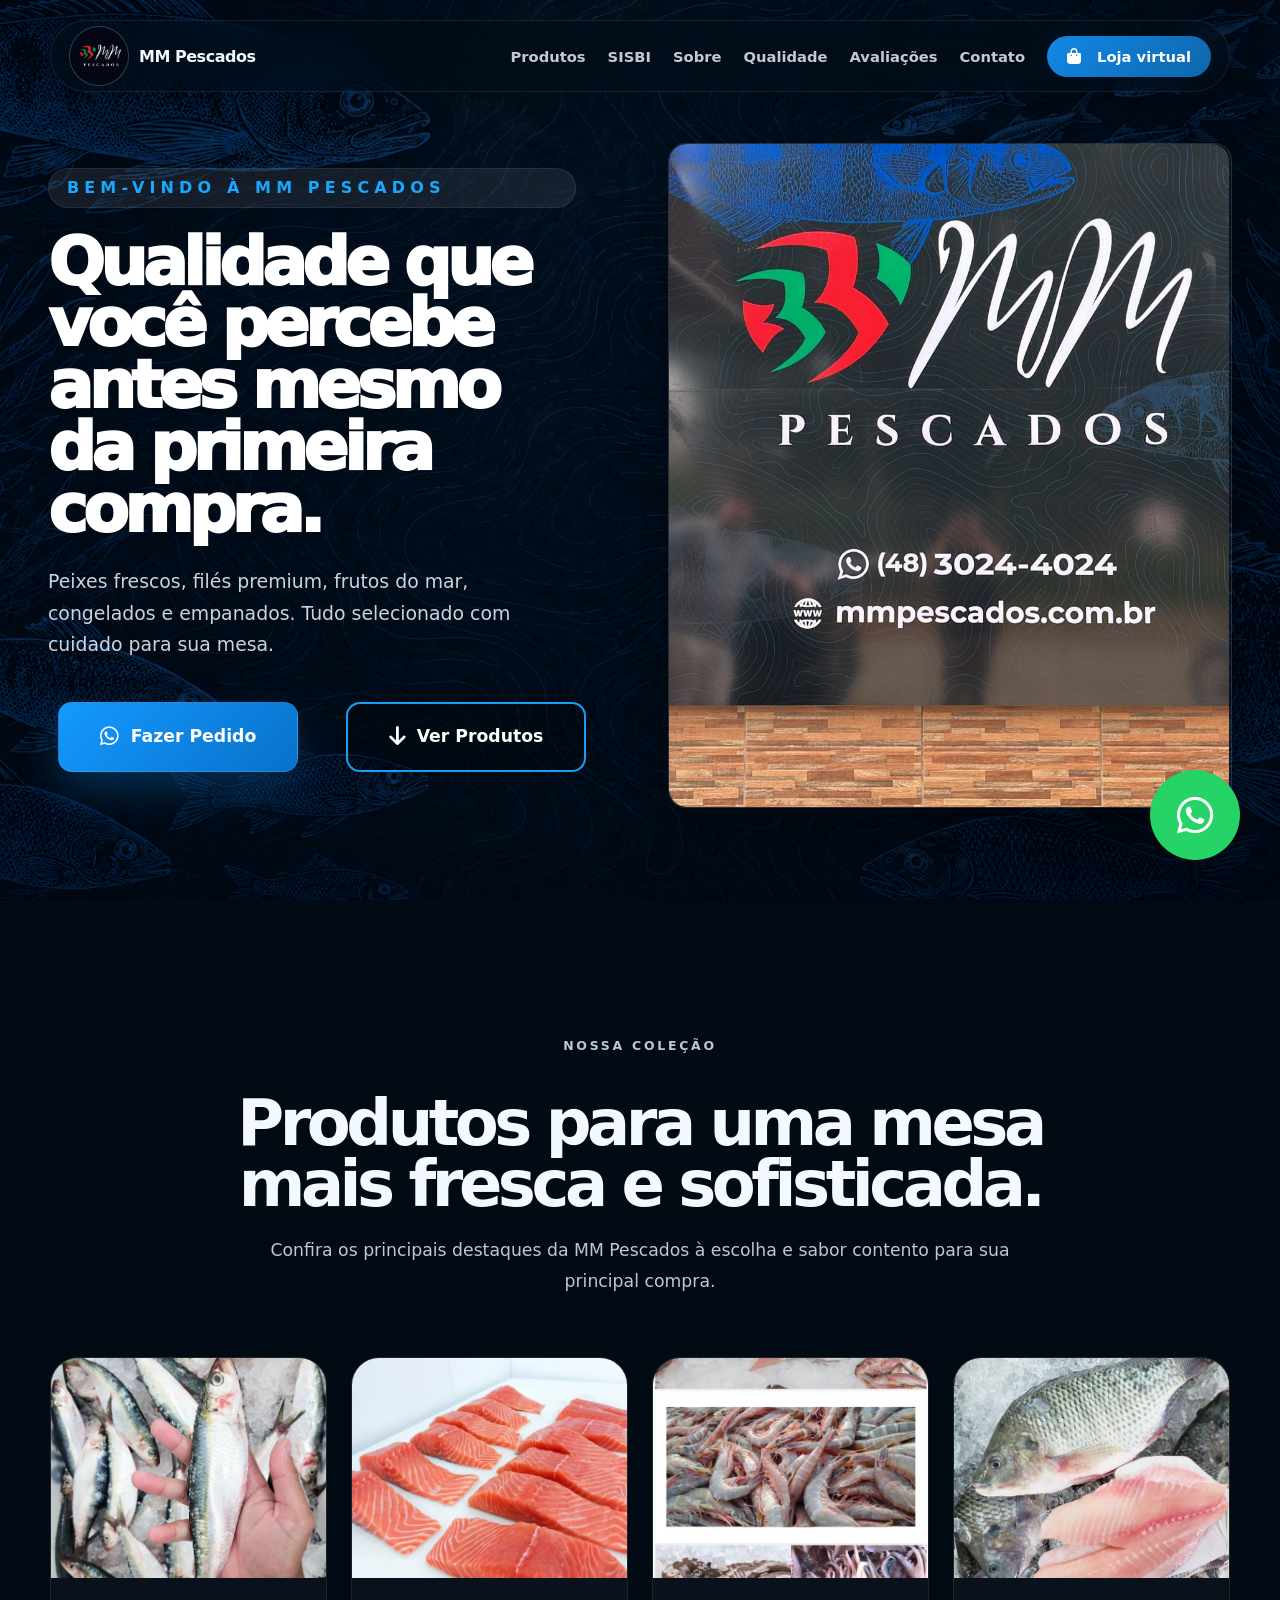
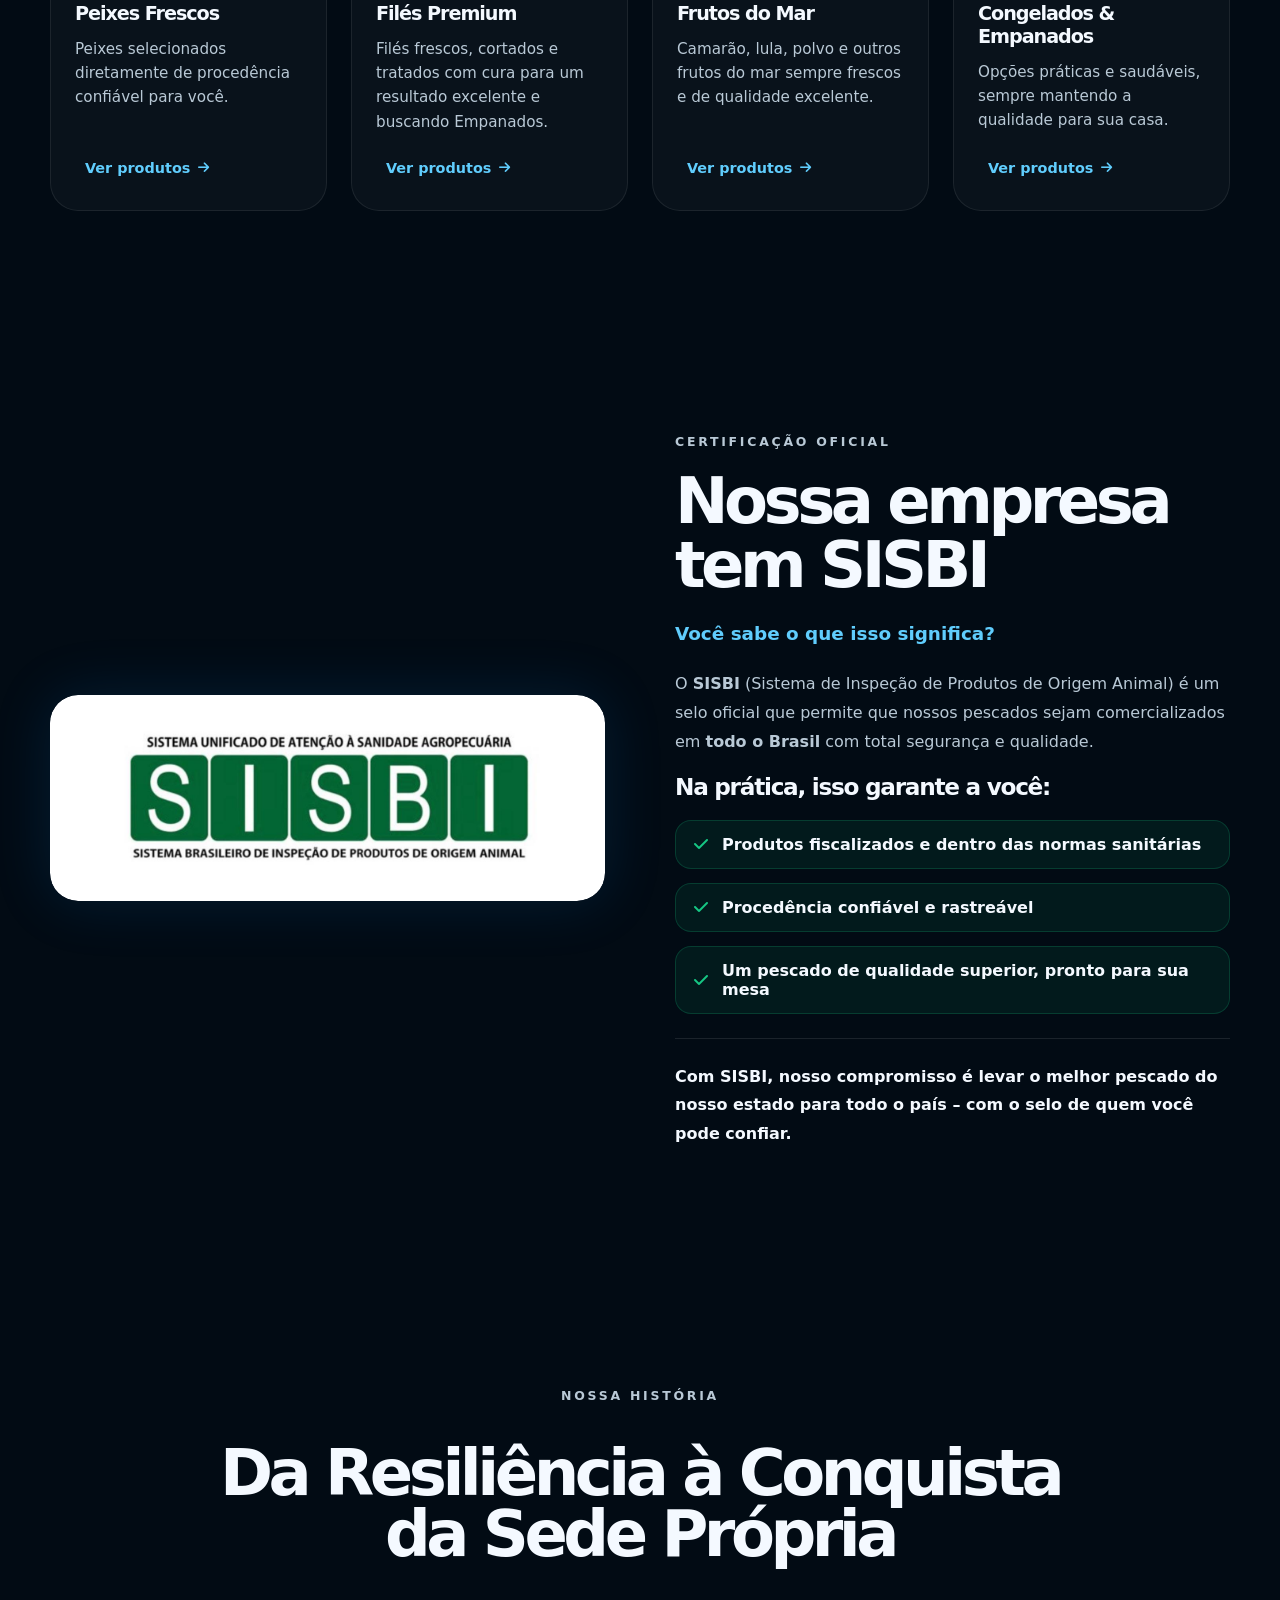
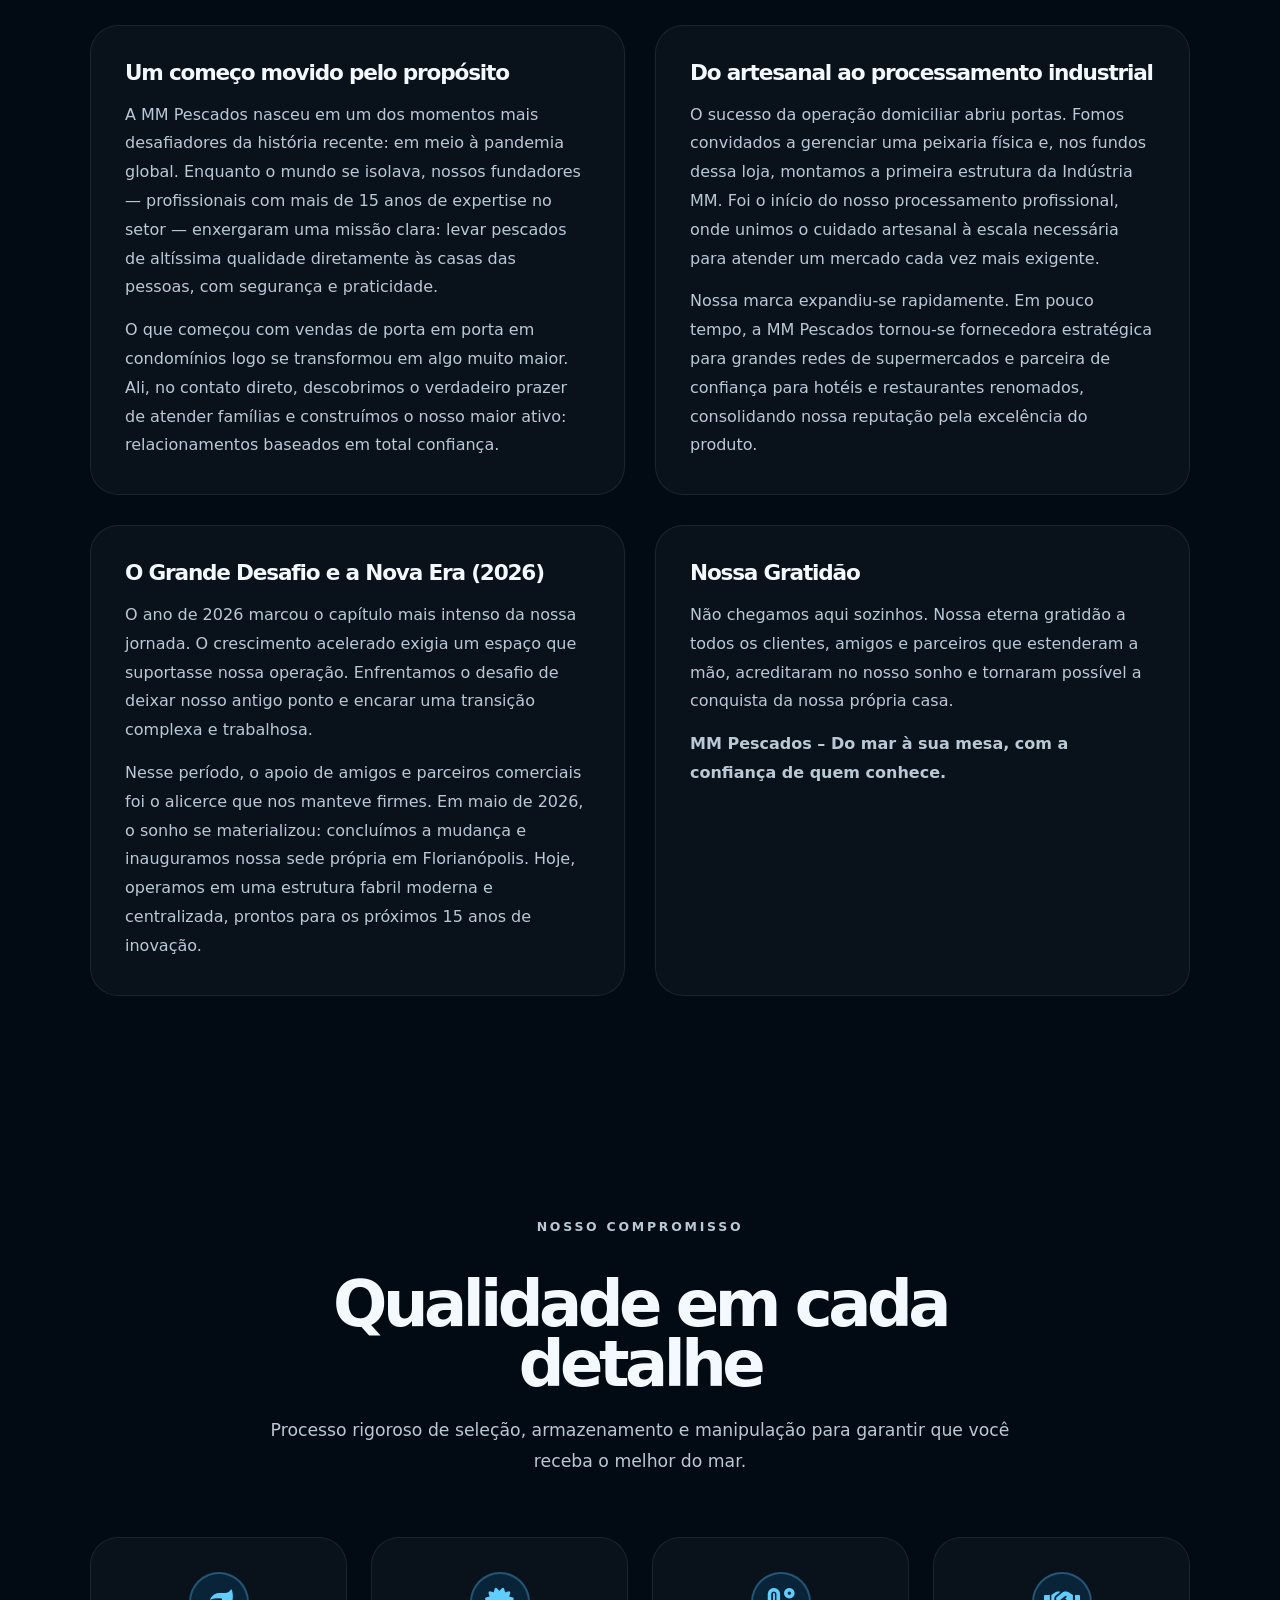
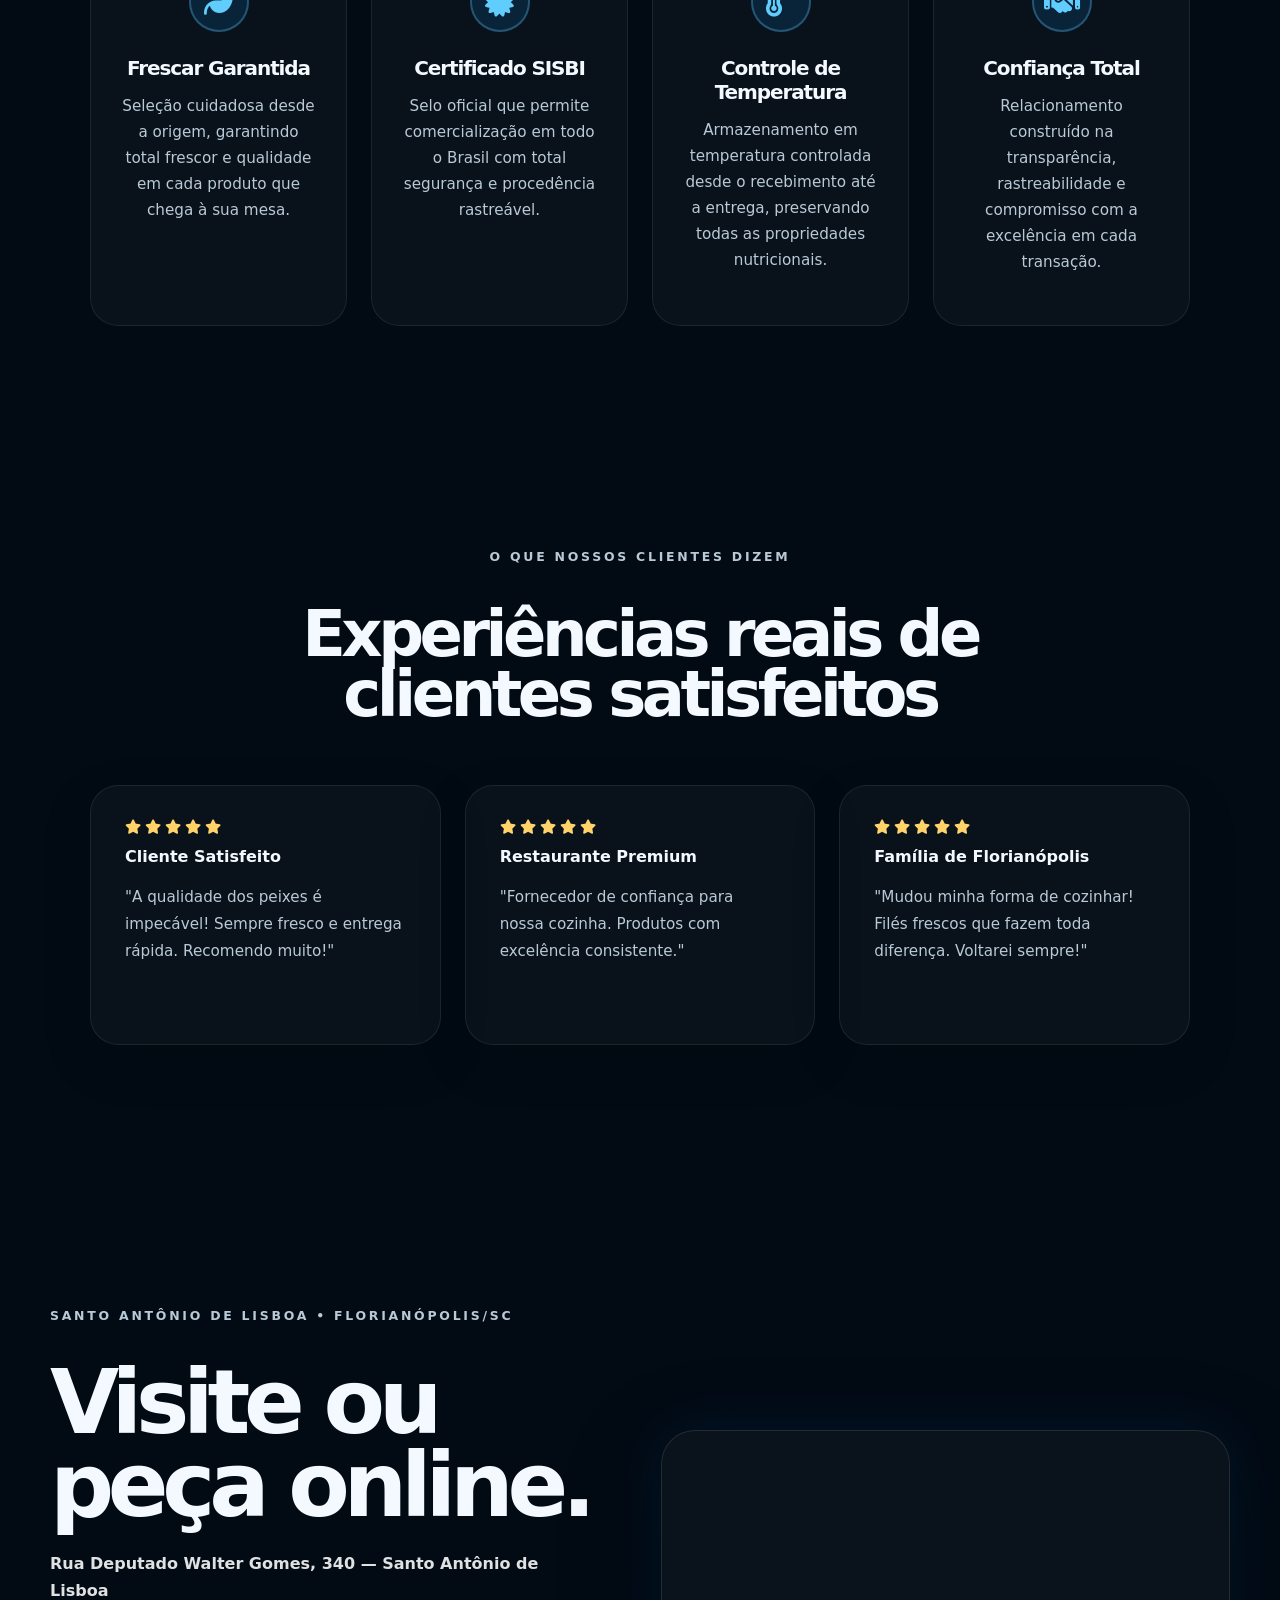
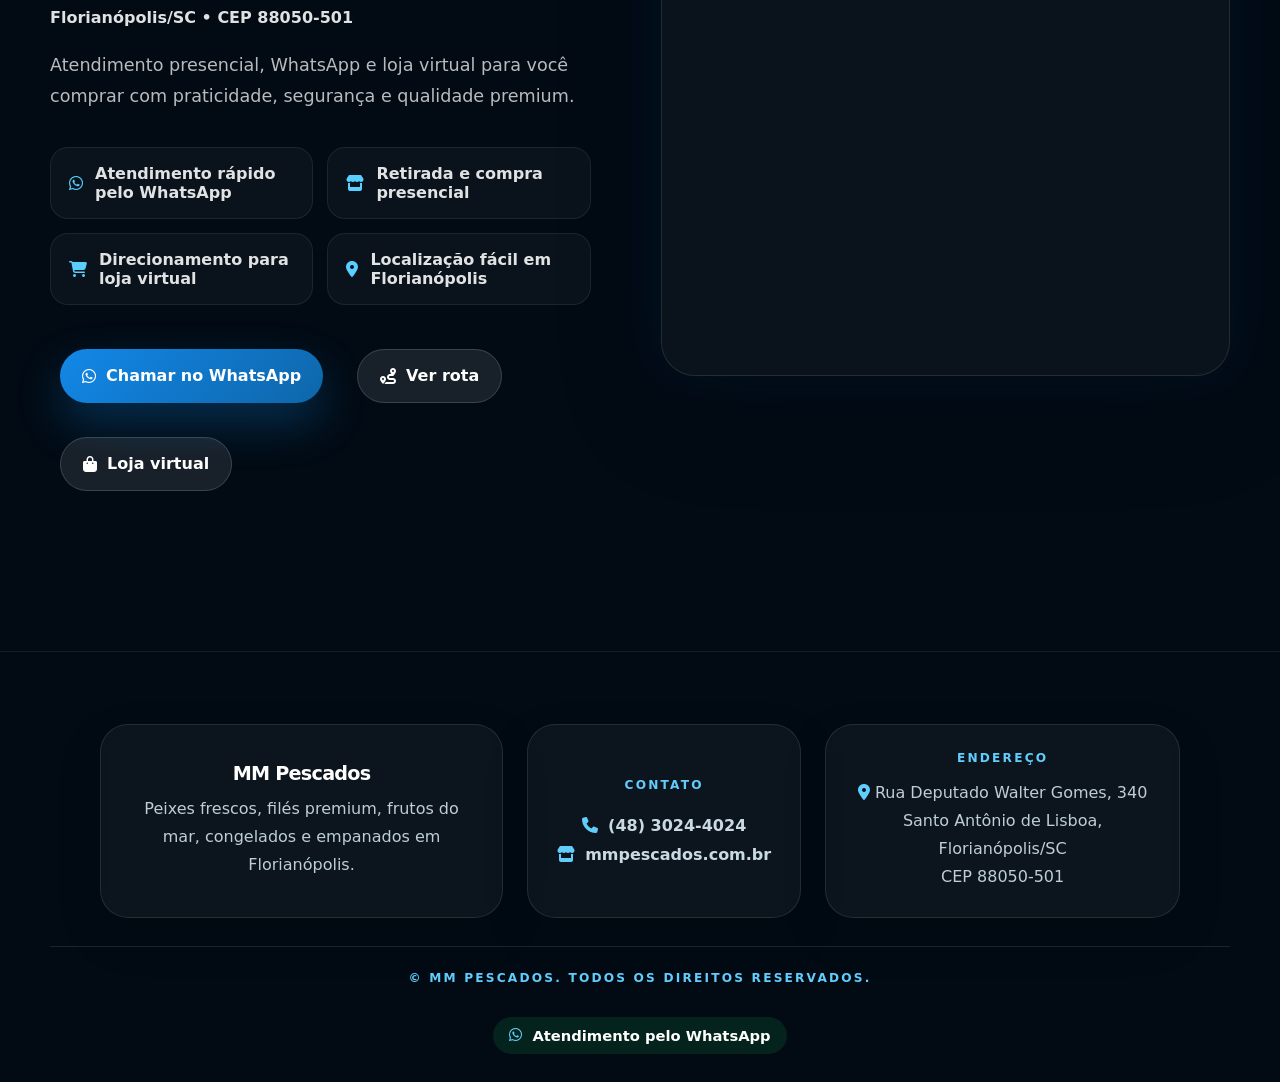
==== index.html @ 705bffd0 "Update index.html" ====
<!DOCTYPE html>
<html lang="pt-BR">
<head>
  <meta charset="UTF-8" />
  <meta name="viewport" content="width=device-width, initial-scale=1.0" />

  <title>MM Pescados | Peixes Frescos e Frutos do Mar em Florianópolis</title>
  <meta name="description" content="MM Pescados em Florianópolis: peixes frescos, filés premium, frutos do mar, congelados e empanados com atendimento pelo WhatsApp, loja virtual e presencial." />
  <meta name="keywords" content="MM Pescados, peixaria Florianópolis, peixes frescos Santo Antônio de Lisboa, frutos do mar Florianópolis, filés de peixe, congelados, empanados, pescados Florianópolis" />
  <meta name="author" content="MM Pescados" />
  <meta name="robots" content="index, follow" />
  <meta name="theme-color" content="#041b2a" />

  <link rel="canonical" href="https://mmpescados.com.br/" />

  <meta property="og:title" content="MM Pescados | Peixes Frescos e Frutos do Mar" />
  <meta property="og:description" content="Produtos selecionados, frescos e de qualidade premium em Florianópolis. Compre presencialmente, pelo WhatsApp ou loja virtual." />
  <meta property="og:type" content="website" />
  <meta property="og:url" content="https://mmpescados.com.br/" />
  <meta property="og:image" content="https://mmpescados.com.br/assets/img/og-mm-pescados.jpg" />
  <meta name="twitter:image" content="https://mmpescados.com.br/assets/img/og-mm-pescados.jpg" />
  <meta property="og:locale" content="pt_BR" />

  <meta name="twitter:card" content="summary_large_image" />
  <meta name="twitter:title" content="MM Pescados | Peixes Frescos em Florianópolis" />
  <meta name="twitter:description" content="Peixes frescos, filés premium, frutos do mar, congelados e empanados com atendimento prático." />

  
  <link rel="preconnect" href="https://cdnjs.cloudflare.com" crossorigin />
  <link rel="stylesheet" href="https://cdnjs.cloudflare.com/ajax/libs/font-awesome/6.7.2/css/all.min.css" />
  <link rel="stylesheet" href="styles.css" />

  <script type="application/ld+json">
  {
    "@context": "https://schema.org",
    "@type": "Store",
    "name": "MM Pescados",
    "image": "https://mmpescados.com.br/assets/img/og-mm-pescados.jpg",
    "url": "https://mmpescados.com.br/",
    "telephone": "+55 48 3024-4024",
    "address": {
      "@type": "PostalAddress",
      "streetAddress": "RUA DEPUTADO WALTER GOMES, 340 - SANTO ANTONIO DE LISBOA",
      "addressLocality": "Florianópolis",
      "addressRegion": "SC",
      "postalCode": "88050501",
      "addressCountry": "BR"
    },
    "priceRange": "$$",
    "servesCuisine": "Pescados e frutos do mar",
    "areaServed": "Florianópolis"
  }
  </script>

<meta property="og:image" content="/assets/img/logo.png">
<meta property="twitter:image" content="assets/img/logo.png">


<link rel="icon" type="image/png" sizes="32x32" href="assets/img/logo.png">
<link rel="shortcut icon" href="assets/img/logo.png">
<link rel="apple-touch-icon" href="assets/img/logo.png">

</head>

<body>
  <div class="loader" id="loader" aria-hidden="true">
    <div class="loader__mark">
      <i class="fa-solid fa-fish"></i>
    </div>
    <span>Preparando produtos frescos...</span>
  </div>

  <header class="site-header" id="header">
    <a href="#inicio" class="brand" aria-label="MM Pescados">
      <span class="brand__logo"><img src="assets/img/logo2.png" alt="MM Pescados" /></span>
      <span>MM Pescados</span>
    </a>

    <button class="nav-toggle" id="navToggle" aria-label="Abrir menu">
      <i class="fa-solid fa-bars"></i>
    </button>

    <nav class="nav" id="nav">
      <a href="#produtos">Produtos</a>
      <a href="#sisbi">SISBI</a>
      <a href="#sobre">Sobre</a>
      <a href="#qualidade">Qualidade</a>
      <a href="#avaliacoes">Avaliações</a>
      <a href="#contato">Contato</a>
      <a class="nav__cta nav__cta--store" href="https://frontend-loja-mmpescados.vercel.app/" target="_blank" rel="noopener"><i class="fa-solid fa-bag-shopping"></i>Loja virtual</a>
    </nav>
  </header>

  <main>
    <!-- Hero Section -->
    <section class="section hero-section" id="inicio">
      <div class="container hero-grid">
        <div class="hero-content reveal">
          <span class="eyebrow">Bem-vindo à MM Pescados</span>
          <h1>Qualidade que você percebe antes mesmo da primeira compra.</h1>
          <p>Peixes frescos, filés premium, frutos do mar, congelados e empanados. Tudo selecionado com cuidado para sua mesa.</p>
          
          <div class="hero-actions">
            <a class="btn-primary" href="https://wa.me/554830244024?text=Olá, vim pelo site da MM Pescados e quero fazer um pedido.">
              <i class="fa-brands fa-whatsapp"></i> Fazer Pedido
            </a>
            <a class="btn-secondary" href="#produtos">
              <i class="fa-solid fa-arrow-down"></i> Ver Produtos
            </a>
          </div>
        </div>

        <div class="hero-media reveal">
          <video id="heroVideo" autoplay muted loop playsinline poster="assets/img/fachada-mm-pescados.jpg" autoplay muted loop playsinline webkit-playsinline preload="auto">
            <source src="assets/videos/v1.mp4" type="video/mp4">
          </video>
        </div>
      </div>
    </section>

    <!-- Produtos / Vitrine Section -->
    <section class="section showcase-section" id="produtos">
      <div class="container">
        <div class="section-header reveal">
          <span class="eyebrow">NOSSA COLEÇÃO</span>
          <h2>Produtos para uma mesa mais fresca e sofisticada.</h2>
          <p>Confira os principais destaques da MM Pescados à escolha e sabor contento para sua principal compra.</p>
        </div>

        <div class="showcase-grid">
          <div class="showcase-card reveal">
            <div class="showcase-image">
              <img src="assets/img/p4.jpeg" alt="Peixe Fresco Inteiro">
            </div>
            <div class="showcase-content">
              <h3>Peixes Frescos</h3>
              <p>Peixes selecionados diretamente de procedência confiável para você.</p>
              <a href="https://wa.me/554830244024" class="btn-link">Ver produtos <i class="fa-solid fa-arrow-right"></i></a>
            </div>
          </div>

          <div class="showcase-card reveal">
            <div class="showcase-image">
              <img src="assets/img/p2.jpeg" alt="Filés Premium">
            </div>
            <div class="showcase-content">
              <h3>Filés Premium</h3>
              <p>Filés frescos, cortados e tratados com cura para um resultado excelente e buscando Empanados.</p>
              <a href="https://wa.me/554830244024" class="btn-link">Ver produtos <i class="fa-solid fa-arrow-right"></i></a>
            </div>
          </div>

          <div class="showcase-card reveal">
            <div class="showcase-image">
              <img src="assets/img/p5.png" alt="Frutos do Mar">
            </div>
            <div class="showcase-content">
              <h3>Frutos do Mar</h3>
              <p>Camarão, lula, polvo e outros frutos do mar sempre frescos e de qualidade excelente.</p>
              <a href="https://wa.me/554830244024" class="btn-link">Ver produtos <i class="fa-solid fa-arrow-right"></i></a>
            </div>
          </div>

          <div class="showcase-card reveal">
            <div class="showcase-image">
              <img src="assets/img/p1.jpeg" alt="Congelados & Empanados">
            </div>
            <div class="showcase-content">
              <h3>Congelados & Empanados</h3>
              <p>Opções práticas e saudáveis, sempre mantendo a qualidade para sua casa.</p>
              <a href="https://wa.me/554830244024" class="btn-link">Ver produtos <i class="fa-solid fa-arrow-right"></i></a>
            </div>
          </div>
        </div>
      </div>
    </section>

    <!-- SISBI/Qualidade Section -->
    <section class="section sisbi-section" id="sisbi">
      <div class="container sisbi-grid">
        <div class="sisbi-image reveal">
          <img src="assets/img/sisbi.jpg" alt="Sistema SISBI - Inspeção de Produtos de Origem Animal">
        </div>

        <div class="sisbi-content reveal">
          <span class="eyebrow">CERTIFICAÇÃO OFICIAL</span>
          <h2>Nossa empresa tem SISBI</h2>
          
          <p class="sisbi-subtitle">Você sabe o que isso significa?</p>
          
          <p>O <strong>SISBI</strong> (Sistema de Inspeção de Produtos de Origem Animal) é um selo oficial que permite que nossos pescados sejam comercializados em <strong>todo o Brasil</strong> com total segurança e qualidade.</p>
          
          <h3>Na prática, isso garante a você:</h3>
          <ul class="sisbi-benefits">
            <li><i class="fa-solid fa-check"></i> Produtos fiscalizados e dentro das normas sanitárias</li>
            <li><i class="fa-solid fa-check"></i> Procedência confiável e rastreável</li>
            <li><i class="fa-solid fa-check"></i> Um pescado de qualidade superior, pronto para sua mesa</li>
          </ul>

          <p class="sisbi-closing">Com SISBI, nosso compromisso é levar o melhor pescado do nosso estado para todo o país – com o selo de quem você pode confiar.</p>
        </div>
      </div>
    </section>

    <!-- Sobre Section -->
    <section class="section about-section" id="sobre">
      <div class="container">
        <div class="about-header reveal">
          <span class="eyebrow">NOSSA HISTÓRIA</span>
          <h2>Da Resiliência à Conquista da Sede Própria</h2>
        </div>

        <div class="about-content">
          <div class="about-card reveal">
            <h3>Um começo movido pelo propósito</h3>
            <p>A MM Pescados nasceu em um dos momentos mais desafiadores da história recente: em meio à pandemia global. Enquanto o mundo se isolava, nossos fundadores — profissionais com mais de 15 anos de expertise no setor — enxergaram uma missão clara: levar pescados de altíssima qualidade diretamente às casas das pessoas, com segurança e praticidade.</p>
            <p>O que começou com vendas de porta em porta em condomínios logo se transformou em algo muito maior. Ali, no contato direto, descobrimos o verdadeiro prazer de atender famílias e construímos o nosso maior ativo: relacionamentos baseados em total confiança.</p>
          </div>

          <div class="about-card reveal">
            <h3>Do artesanal ao processamento industrial</h3>
            <p>O sucesso da operação domiciliar abriu portas. Fomos convidados a gerenciar uma peixaria física e, nos fundos dessa loja, montamos a primeira estrutura da Indústria MM. Foi o início do nosso processamento profissional, onde unimos o cuidado artesanal à escala necessária para atender um mercado cada vez mais exigente.</p>
            <p>Nossa marca expandiu-se rapidamente. Em pouco tempo, a MM Pescados tornou-se fornecedora estratégica para grandes redes de supermercados e parceira de confiança para hotéis e restaurantes renomados, consolidando nossa reputação pela excelência do produto.</p>
          </div>

          <div class="about-card reveal">
            <h3>O Grande Desafio e a Nova Era (2026)</h3>
            <p>O ano de 2026 marcou o capítulo mais intenso da nossa jornada. O crescimento acelerado exigia um espaço que suportasse nossa operação. Enfrentamos o desafio de deixar nosso antigo ponto e encarar uma transição complexa e trabalhosa.</p>
            <p>Nesse período, o apoio de amigos e parceiros comerciais foi o alicerce que nos manteve firmes. Em maio de 2026, o sonho se materializou: concluímos a mudança e inauguramos nossa sede própria em Florianópolis. Hoje, operamos em uma estrutura fabril moderna e centralizada, prontos para os próximos 15 anos de inovação.</p>
          </div>

          <div class="about-card reveal">
            <h3>Nossa Gratidão</h3>
            <p>Não chegamos aqui sozinhos. Nossa eterna gratidão a todos os clientes, amigos e parceiros que estenderam a mão, acreditaram no nosso sonho e tornaram possível a conquista da nossa própria casa.</p>
            <p><strong>MM Pescados – Do mar à sua mesa, com a confiança de quem conhece.</strong></p>
          </div>
        </div>
      </div>
    </section>

    <!-- Qualidade Section (consolidada) -->
    <section class="section quality-section" id="qualidade">
      <div class="container">
        <div class="quality-header reveal">
          <span class="eyebrow">NOSSO COMPROMISSO</span>
          <h2>Qualidade em cada detalhe</h2>
          <p>Processo rigoroso de seleção, armazenamento e manipulação para garantir que você receba o melhor do mar.</p>
        </div>

        <div class="quality-grid">
          <div class="quality-card reveal">
            <div class="quality-icon">
              <i class="fa-solid fa-leaf"></i>
            </div>
            <h3>Frescar Garantida</h3>
            <p>Seleção cuidadosa desde a origem, garantindo total frescor e qualidade em cada produto que chega à sua mesa.</p>
          </div>

          <div class="quality-card reveal">
            <div class="quality-icon">
              <i class="fa-solid fa-certificate"></i>
            </div>
            <h3>Certificado SISBI</h3>
            <p>Selo oficial que permite comercialização em todo o Brasil com total segurança e procedência rastreável.</p>
          </div>

          <div class="quality-card reveal">
            <div class="quality-icon">
              <i class="fa-solid fa-temperature-high"></i>
            </div>
            <h3>Controle de Temperatura</h3>
            <p>Armazenamento em temperatura controlada desde o recebimento até a entrega, preservando todas as propriedades nutricionais.</p>
          </div>

          <div class="quality-card reveal">
            <div class="quality-icon">
              <i class="fa-solid fa-handshake"></i>
            </div>
            <h3>Confiança Total</h3>
            <p>Relacionamento construído na transparência, rastreabilidade e compromisso com a excelência em cada transação.</p>
          </div>
        </div>
      </div>
    </section>

    <!-- Avaliações Section -->
    <section class="section reviews-section" id="avaliacoes">
      <div class="container">
        <div class="section-header reveal">
          <span class="eyebrow">O QUE NOSSOS CLIENTES DIZEM</span>
          <h2>Experiências reais de clientes satisfeitos</h2>
        </div>

        <div class="reviews-grid">
          <div class="review-card reveal">
            <div class="review-header">
              <div class="review-stars">
                <i class="fa-solid fa-star"></i>
                <i class="fa-solid fa-star"></i>
                <i class="fa-solid fa-star"></i>
                <i class="fa-solid fa-star"></i>
                <i class="fa-solid fa-star"></i>
              </div>
              <strong>Cliente Satisfeito</strong>
            </div>
            <p>"A qualidade dos peixes é impecável! Sempre fresco e entrega rápida. Recomendo muito!"</p>
          </div>

          <div class="review-card reveal">
            <div class="review-header">
              <div class="review-stars">
                <i class="fa-solid fa-star"></i>
                <i class="fa-solid fa-star"></i>
                <i class="fa-solid fa-star"></i>
                <i class="fa-solid fa-star"></i>
                <i class="fa-solid fa-star"></i>
              </div>
              <strong>Restaurante Premium</strong>
            </div>
            <p>"Fornecedor de confiança para nossa cozinha. Produtos com excelência consistente."</p>
          </div>

          <div class="review-card reveal">
            <div class="review-header">
              <div class="review-stars">
                <i class="fa-solid fa-star"></i>
                <i class="fa-solid fa-star"></i>
                <i class="fa-solid fa-star"></i>
                <i class="fa-solid fa-star"></i>
                <i class="fa-solid fa-star"></i>
              </div>
              <strong>Família de Florianópolis</strong>
            </div>
            <p>"Mudou minha forma de cozinhar! Filés frescos que fazem toda diferença. Voltarei sempre!"</p>
          </div>
        </div>
      </div>
    </section>

<section class="section contact-premium-section" id="contato">
  <div class="container contact-premium-grid">

    <div class="contact-premium-content reveal">
      <span class="eyebrow">Santo Antônio de Lisboa • Florianópolis/SC</span>

      <h2>Visite ou peça online.</h2>

      <p class="contact-address">
        Rua Deputado Walter Gomes, 340 — Santo Antônio de Lisboa<br>
        Florianópolis/SC • CEP 88050-501
      </p>

      <p class="contact-text">
        Atendimento presencial, WhatsApp e loja virtual para você comprar
        com praticidade, segurança e qualidade premium.
      </p>

      <div class="contact-premium-list">
        <div><i class="fa-brands fa-whatsapp"></i> Atendimento rápido pelo WhatsApp</div>
        <div><i class="fa-solid fa-store"></i> Retirada e compra presencial</div>
        <div><i class="fa-solid fa-cart-shopping"></i> Direcionamento para loja virtual</div>
        <div><i class="fa-solid fa-location-dot"></i> Localização fácil em Florianópolis</div>
      </div>

      <div class="contact-premium-actions">
        <a class="btn-primary" target="_blank" href="https://wa.me/5548999999999">
          <i class="fa-brands fa-whatsapp"></i> Chamar no WhatsApp
        </a>

        <a class="btn-secondary" target="_blank" href="https://www.google.com/maps/search/?api=1&query=Rua%20Deputado%20Walter%20Gomes%20340%20Santo%20Ant%C3%B4nio%20de%20Lisboa%20Florian%C3%B3polis%20SC">
          <i class="fa-solid fa-route"></i> Ver rota
        </a>

        <a class="btn-secondary" href="#">
          <i class="fa-solid fa-bag-shopping"></i> Loja virtual
        </a>
      </div>
    </div>

    <div class="contact-map-card reveal">
      <iframe
        title="Localização MM Pescados"
        src="https://www.google.com/maps?q=Rua%20Deputado%20Walter%20Gomes%20340%20Santo%20Ant%C3%B4nio%20de%20Lisboa%20Florian%C3%B3polis%20SC&output=embed"
        loading="lazy"
        referrerpolicy="no-referrer-when-downgrade">
      </iframe>
    </div>

  </div>
</section>


</main>

  <a class="whatsapp-float whatsapp-pulse" href="https://wa.me/554830244024?text=Ol%C3%A1%2C%20vim%20pelo%20site%20da%20MM%20Pescados%20e%20quero%20fazer%20um%20pedido." target="_blank" rel="noopener" aria-label="Falar no WhatsApp">
    <i class="fa-brands fa-whatsapp"></i>
  </a>

  <footer class="footer">
    <div class="container footer__grid">
      <div class="footer__brand">
        <strong>MM Pescados</strong>
        <p>Peixes frescos, filés premium, frutos do mar, congelados e empanados em Florianópolis.</p>
      </div>

      <div class="footer__item">
        <span>Contato</span>
        <a href="tel:+554830244024"><i class="fa-solid fa-phone"></i> (48) 3024-4024</a>
        <a href="https://mmpescados.com.br/" target="_blank" rel="noopener"><i class="fa-solid fa-store"></i> mmpescados.com.br</a>
      </div>

      <div class="footer__item">
        <span>Endereço</span>
        <p><i class="fa-solid fa-location-dot"></i> Rua Deputado Walter Gomes, 340<br>Santo Antônio de Lisboa, Florianópolis/SC<br>CEP 88050-501</p>
      </div>
    </div>

    <div class="container footer__bottom">
      <span>© MM Pescados. Todos os direitos reservados.</span>
      <a href="https://wa.me/554830244024?text=Ol%C3%A1%2C%20vim%20pelo%20site%20da%20MM%20Pescados." target="_blank" rel="noopener">
        <i class="fa-brands fa-whatsapp"></i> Atendimento pelo WhatsApp
      </a>
    </div>
  </footer>

  <script src="script.js"></script>
</body>
</html>
---- styles.css ----
html,body{
background-image:url('./assets/img/bg1.png') !important;
background-size:cover !important;
background-position:center !important;
background-repeat:no-repeat !important;
background-attachment:fixed !important;
background-color:#020b14 !important;
}



html, body{
    background: #020b14 url('./assets/img/bg1.png') center center / cover fixed no-repeat !important;
}

body::before{
    content:'';
    position:fixed;
    inset:0;
    background:rgba(0,0,0,0.45);
    z-index:-1;
}


@import url('https://fonts.googleapis.com/css2?family=Inter:wght@400;500;600;700;800;900&display=swap');

:root {
  --bg: #02111d;
  --bg-2: #041b2a;
  --surface: rgba(255, 255, 255, 0.07);
  --surface-strong: rgba(255, 255, 255, 0.11);
  --line: rgba(255, 255, 255, 0.14);
  --text: #f4f9ff;
  --muted: #b9c9d6;
  --blue: #1288e8;
  --blue-2: #60cdfd;
  --green: #16c784;
  --shadow: 0 24px 70px rgba(0, 0, 0, 0.35);
  --radius: 28px;
}

* {
  box-sizing: border-box;
}

html {
  scroll-behavior: smooth;
}

body {
  margin: 0;
  font-family: Inter, system-ui, -apple-system, BlinkMacSystemFont, "Segoe UI", sans-serif;
  color: var(--text);
  background: linear-gradient(180deg, rgba(2, 7, 13, 0.96), rgba(3, 12, 22, 0.96)), url("./assets/img/bg1.png") center/cover fixed no-repeat;
  overflow-x: hidden;
  position: relative;
}

body::before {
  content: "";
  position: fixed;
  inset: 0;
  pointer-events: none;
  background: rgba(0, 0, 0, 0.10);
  z-index: -1;
}


img {
  max-width: 100%;
  display: block;
}

a {
  color: inherit;
}

.container {
  width: min(1180px, calc(100% - 40px));
  margin: 0 auto;
}

.section {
  position: relative;
  padding: 110px 0;
}

.loader {
  position: fixed;
  inset: 0;
  z-index: 999;
  background: #020d17;
  display: grid;
  place-content: center;
  gap: 18px;
  text-align: center;
  color: var(--muted);
  transition: opacity 0.45s ease, visibility 0.45s ease;
}

.loader.is-hidden {
  opacity: 0;
  visibility: hidden;
}

.loader__mark {
  width: 82px;
  height: 82px;
  display: grid;
  place-items: center;
  margin: 0 auto;
  border-radius: 50%;
  color: var(--blue-2);
  background: rgba(96, 205, 253, 0.08);
  border: 1px solid rgba(96, 205, 253, 0.22);
  box-shadow: 0 0 60px rgba(18, 136, 232, 0.35);
  animation: pulse 1.7s ease-in-out infinite;
}

.loader__mark svg {
  width: 38px;
  height: 38px;
}

.site-header {
  position: fixed;
  top: 20px;
  left: 50%;
  transform: translateX(-50%);
  width: min(1180px, calc(100% - 40px));
  height: 72px;
  z-index: 100;
  display: flex;
  align-items: center;
  justify-content: space-between;
  padding: 0 18px;
  border: 1px solid rgba(255, 255, 255, 0.08);
  border-radius: 999px;
  background: rgba(2, 13, 23, 0.42);
  backdrop-filter: blur(18px);
  box-shadow: 0 18px 50px rgba(0, 0, 0, 0.18);
}

.site-header.is-scrolled {
  background: rgba(2, 13, 23, 0.78);
  border-color: rgba(96, 205, 253, 0.18);
}

.brand {
  display: flex;
  align-items: center;
  gap: 10px;
  font-weight: 900;
  text-decoration: none;
  letter-spacing: -0.03em;
}

.brand__logo {
  width: 60px;
  height: 60px;
  display: grid;
  place-items: center;
  border-radius: 50%;
  background: rgba(96, 205, 253, 0.12);
  border: 1px solid rgba(255, 255, 255, 0.14);
  overflow: hidden;
}

.brand__logo img {
  width: 100%;
  height: 100%;
  object-fit: cover;
}

.brand__icon {
  width: 38px;
  height: 38px;
  display: grid;
  place-items: center;
  border-radius: 50%;
  color: var(--blue-2);
  background: rgba(96, 205, 253, 0.1);
}

.nav {
  display: flex;
  align-items: center;
  gap: 22px;
}

.nav a {
  display: inline-flex;
  align-items: center;
  gap: 0.5rem;
  font-size: 0.92rem;
  font-weight: 700;
  text-decoration: none;
  color: rgba(255,255,255,0.78);
  transition: 0.25s ease;
}

.nav a:hover {
  color: var(--text);
}

.nav__cta {
  margin-left: auto;
  flex-shrink: 0;
  display: inline-flex;
  align-items: center;
  gap: 0.6rem;
  padding: 12px 20px;
  border-radius: 999px;
  color: #fff !important;
  background: linear-gradient(135deg, var(--blue), #0e66aa);
}

.nav-toggle {
  display: none;
  width: 44px;
  height: 44px;
  border: 0;
  border-radius: 50%;
  color: white;
  background: rgba(255, 255, 255, 0.08);
}

.hero {
  min-height: 100vh;
  display: grid;
  align-items: center;
  padding-top: 150px;
  overflow: hidden;
}

.hero__bg,
.hero__texture,
.cta__pattern {
  position: absolute;
  inset: 0;
  pointer-events: none;
}

.hero__bg {
  background:
    radial-gradient(circle at 80% 30%, rgba(18, 136, 232, 0.22), transparent 34rem),
    linear-gradient(135deg, rgba(2, 17, 29, 0.15), rgba(2, 17, 29, 0.9));
}

.hero__texture,
.cta__pattern {
  opacity: 0.18;
  background-image:
    repeating-radial-gradient(ellipse at 10% 10%, transparent 0 18px, rgba(96, 205, 253, 0.8) 19px 20px);
  background-size: 180px 120px;
  mask-image: linear-gradient(180deg, #000, transparent 82%);
}

.hero__grid {
  position: relative;
  z-index: 2;
  display: grid;
  grid-template-columns: 1.02fr 0.98fr;
  gap: 70px;
  align-items: center;
}

.eyebrow {
  display: inline-flex;
  align-items: center;
  gap: 8px;
  margin-bottom: 20px;
  color: var(--muted);
  font-weight: 900;
  letter-spacing: 0.22em;
  text-transform: uppercase;
  font-size: 0.78rem;
}

.eyebrow svg {
  width: 17px;
  height: 17px;
  color: var(--blue-2);
}

h1,
h2,
h3,
p {
  margin-top: 0;
}

h1 {
  max-width: 740px;
  font-size: clamp(3.1rem, 8vw, 6.8rem);
  line-height: 0.9;
  letter-spacing: -0.075em;
  margin-bottom: 28px;
}

h2 {
  font-size: clamp(2.2rem, 5vw, 4.45rem);
  line-height: 0.95;
  letter-spacing: -0.07em;
  margin-bottom: 20px;
}

h3 {
  font-size: 1.45rem;
  letter-spacing: -0.055em;
  margin-bottom: 14px;
}

p {
  color: var(--muted);
  line-height: 1.8;
}

.hero__content p {
  max-width: 620px;
  font-size: 1.08rem;
}

.hero__actions,
.cta__actions {
  display: flex;
  flex-wrap: wrap;
  gap: 14px;
  margin-top: 34px;
}

.btn {
  position: relative;
  display: inline-flex;
  align-items: center;
  justify-content: center;
  gap: 10px;
  min-height: 54px;
  padding: 0 24px;
  border-radius: 999px;
  font-weight: 900;
  text-decoration: none;
  overflow: hidden;
  transition: 0.25s ease;
}

.btn svg {
  width: 18px;
  height: 18px;
}

.btn--primary {
  color: white;
  background: linear-gradient(135deg, #1599ff, #075d9e);
  box-shadow: 0 20px 45px rgba(18, 136, 232, 0.28);
}

.btn--primary:hover {
  transform: translateY(-3px);
  box-shadow: 0 26px 60px rgba(18, 136, 232, 0.4);
}

.btn--ghost {
  color: white;
  background: rgba(255, 255, 255, 0.09);
  border: 1px solid rgba(255, 255, 255, 0.15);
}

.btn--ghost:hover {
  transform: translateY(-3px);
  background: rgba(255, 255, 255, 0.13);
}

.btn--small {
  min-height: 44px;
  padding: 0 18px;
  font-size: 0.9rem;
  display: inline-flex;
  align-items: center;
  gap: 0.6rem;
}

.btn i,
.nav__cta i,
.hero__badges span i,
.review-card .stars i {
  display: inline-flex;
  align-items: center;
  justify-content: center;
  margin-right: 0.5rem;
  font-size: 1rem;
}

.hero__badges {
  display: flex;
  flex-wrap: wrap;
  gap: 12px;
  margin-top: 30px;
}

.hero__badges span {
  display: inline-flex;
  align-items: center;
  gap: 8px;
  color: var(--muted);
  padding: 10px 13px;
  border-radius: 999px;
  background: rgba(255, 255, 255, 0.06);
  border: 1px solid rgba(255,255,255,0.1);
  font-weight: 700;
  font-size: 0.88rem;
}

.hero__badges svg {
  width: 16px;
  color: var(--blue-2);
}

.hero-card {
  position: relative;
  padding: 14px;
  border-radius: 38px;
  background: linear-gradient(145deg, rgba(255,255,255,0.12), rgba(255,255,255,0.02));
  border: 1px solid rgba(255,255,255,0.14);
  box-shadow: var(--shadow);
  transform: rotate(1.5deg);
}

.hero-card::before {
  content: "";
  position: absolute;
  inset: -2px;
  z-index: -1;
  border-radius: inherit;
  background: radial-gradient(circle at 40% 20%, rgba(96, 205, 253, 0.35), transparent 60%);
  filter: blur(20px);
}

.hero-card__brand {
  position: absolute;
  top: 22px;
  left: 22px;
  right: 22px;
  display: flex;
  justify-content: space-between;
  gap: 16px;
  align-items: center;
  padding: 18px 22px;
  border-radius: 24px;
  background: rgba(2, 17, 29, 0.72);
  border: 1px solid rgba(255,255,255,0.12);
  backdrop-filter: blur(16px);
  z-index: 2;
}

.hero-card__brand-logo {
  display: flex;
  align-items: flex-end;
  gap: 12px;
}

.hero-card__brand-logo span {
  font-size: 2.05rem;
  line-height: 1;
  font-weight: 900;
}

.hero-card__brand-logo small {
  display: block;
  color: rgba(255,255,255,0.75);
  font-size: 0.82rem;
  letter-spacing: 0.15em;
  text-transform: uppercase;
}

.hero-card__brand-links {
  display: grid;
  gap: 10px;
  text-align: right;
}

.hero-card__brand-links a {
  display: inline-flex;
  align-items: center;
  justify-content: flex-end;
  gap: 10px;
  color: #fff;
  font-size: 0.95rem;
  text-decoration: none;
}

.hero-card__brand-links svg {
  width: 18px;
  height: 18px;
  color: var(--green);
  fill: var(--green);
}

@media (max-width: 960px) {
  .hero-card__brand {
    flex-direction: column;
    align-items: flex-start;
    text-align: left;
  }

  .hero-card__brand-links {
    text-align: left;
  }
}

.hero-card img,
.hero-card__video {
  width: 100%;
  aspect-ratio: 4 / 5;
  object-fit: cover;
  border-radius: 28px;
  filter: saturate(0.95) contrast(1.05);
}
.hero-card__video {
  display: block;
}

.hero-card__float {
  position: absolute;
  left: -20px;
  bottom: 38px;
  width: min(310px, 78%);
  padding: 20px;
  border-radius: 22px;
  background: rgba(2, 17, 29, 0.76);
  border: 1px solid rgba(96, 205, 253, 0.22);
  backdrop-filter: blur(16px);
  box-shadow: var(--shadow);
}

.hero-card__float svg {
  color: #ffd36a;
  fill: #ffd36a;
  margin-bottom: 10px;
}

.hero-card__float strong,
.hero-card__float span {
  display: block;
}

.hero-card__float span {
  margin-top: 6px;
  color: var(--muted);
  font-size: 0.88rem;
}

.scroll-indicator {
  position: absolute;
  left: 50%;
  bottom: 26px;
  transform: translateX(-50%);
  color: rgba(255,255,255,0.68);
  animation: float 2s ease-in-out infinite;
}

.scroll-indicator svg {
  width: 30px;
  height: 30px;
}

.section-heading {
  max-width: 860px;
  margin: 0 auto 58px;
  text-align: center;
}

.section-heading p {
  max-width: 740px;
  margin-left: auto;
  margin-right: auto;
  font-size: 1.08rem;
}

.cards {
  display: grid;
  gap: 24px;
}

.cards--four {
  grid-template-columns: repeat(4, 1fr);
}

.cards--three {
  grid-template-columns: repeat(3, 1fr);
}

.premium-card,
.review-card {
  position: relative;
  min-height: 250px;
  padding: 34px;
  border-radius: var(--radius);
  background:
    radial-gradient(circle at top right, rgba(18, 136, 232, 0.2), transparent 34%),
    linear-gradient(180deg, rgba(255,255,255,0.1), rgba(255,255,255,0.035));
  border: 1px solid var(--line);
  overflow: hidden;
  box-shadow: 0 18px 50px rgba(0,0,0,0.15);
  transition: transform 0.35s ease, border-color 0.35s ease, background 0.35s ease;
}

.premium-card::after {
  content: "";
  position: absolute;
  inset: auto -50px -90px auto;
  width: 180px;
  height: 180px;
  border-radius: 50%;
  background: rgba(96, 205, 253, 0.08);
  filter: blur(20px);
}

.premium-card:hover,
.review-card:hover {
  transform: translateY(-10px);
  border-color: rgba(96, 205, 253, 0.35);
  background:
    radial-gradient(circle at top right, rgba(18, 136, 232, 0.28), transparent 38%),
    linear-gradient(180deg, rgba(255,255,255,0.13), rgba(255,255,255,0.045));
}

.premium-card__number {
  display: block;
  margin-bottom: 34px;
  color: var(--blue-2);
  font-weight: 900;
  letter-spacing: -0.04em;
}

.premium-card__icon {
  width: 38px;
  height: 38px;
  color: var(--blue-2);
  margin-bottom: 28px;
}

.premium-card p,
.review-card p {
  font-size: 0.95rem;
  margin-bottom: 22px;
}

.premium-card a {
  display: inline-flex;
  align-items: center;
  gap: 7px;
  color: var(--blue-2);
  font-weight: 900;
  text-decoration: none;
  font-size: 0.9rem;
}

.premium-card a svg {
  width: 16px;
}

.quality {
  background: linear-gradient(180deg, rgba(255,255,255,0.015), rgba(18,136,232,0.035));
}

.experience__grid {
  display: grid;
  grid-template-columns: 0.92fr 1.08fr;
  gap: 70px;
  align-items: center;
}

.experience__image {
  position: relative;
  border-radius: 38px;
  overflow: hidden;
  border: 1px solid var(--line);
  box-shadow: var(--shadow);
}

.experience__image img {
  width: 100%;
  aspect-ratio: 1 / 1.02;
  object-fit: cover;
}

.experience__image::after {
  content: "";
  position: absolute;
  inset: 0;
  background: linear-gradient(180deg, transparent, rgba(2, 17, 29, 0.38));
}

.feature-list {
  display: grid;
  gap: 16px;
  margin-top: 30px;
}

.feature-list div {
  display: flex;
  align-items: center;
  gap: 14px;
  padding: 18px;
  border-radius: 20px;
  background: rgba(255,255,255,0.06);
  border: 1px solid rgba(255,255,255,0.1);
  color: var(--muted);
  font-weight: 700;
}

.feature-list svg {
  flex: 0 0 auto;
  width: 22px;
  color: var(--blue-2);
}

.reviews__summary {
  display: flex;
  justify-content: space-between;
  align-items: center;
  gap: 18px;
  margin-bottom: 24px;
  padding: 22px;
  border-radius: 24px;
  background: rgba(255,255,255,0.06);
  border: 1px solid var(--line);
}

.reviews__summary strong,
.reviews__summary span {
  display: block;
}

.reviews__summary span {
  margin-top: 5px;
  color: var(--muted);
}

.review-card {
  min-height: 230px;
}

.stars {
  display: flex;
  gap: 4px;
  margin-bottom: 20px;
  color: #ffd36a;
}

.stars svg {
  width: 18px;
  height: 18px;
  fill: currentColor;
}

.review-card strong {
  color: var(--text);
}

.cta {
  overflow: hidden;
  text-align: center;
  background:
    radial-gradient(circle at 50% 0%, rgba(18, 136, 232, 0.18), transparent 34rem),
    linear-gradient(180deg, #031a2a, #041b2a);
}

.cta__content {
  position: relative;
  z-index: 2;
}

.cta .cta__actions {
  justify-content: center;
}

.cta p {
  font-size: 1.12rem;
}





.whatsapp-float {
    position: fixed;
    width: 90px;
    height: 90px;
    bottom: 30px;
    right: 30px;
    background: #25d366;
    border-radius: 50%;
    display: flex;
    align-items: center;
    justify-content: center;
    z-index: 9999;
    animation: pulseWhatsapp 2s infinite;
    transition: transform 0.3s ease;
}

.whatsapp-float:hover {
    transform: scale(1.08);
}

.whatsapp-float i,
.whatsapp-float svg {
    font-size: 42px;
    color: white;
}

.whatsapp-pulse {
    animation: pulseWhatsapp 2s infinite;
    transition: all .3s ease;
}

.whatsapp-pulse:hover {
    transform: scale(1.05);
}

@keyframes pulseWhatsapp {
    0% {
        transform: scale(1);
        box-shadow: 0 0 0 0 rgba(37, 211, 102, 0.7);
    }

    70% {
        transform: scale(1.04);
        box-shadow: 0 0 0 20px rgba(37, 211, 102, 0);
    }

    100% {
        transform: scale(1);
        box-shadow: 0 0 0 0 rgba(37, 211, 102, 0);
    }
}



/* Espaçamento e hover premium */
.whatsapp-pulse,
.whatsapp-float,
.btn,
.button,
.cta-button,
a[class*="btn"],
a[class*="button"] {
    margin: 10px !important;
}

.whatsapp-pulse:hover,
.btn:hover,
.button:hover,
.cta-button:hover,
a[class*="btn"]:hover,
a[class*="button"]:hover {
    filter: brightness(1.08);
    transform: translateY(-3px) scale(1.04);
}

/* Botão header loja */
.header .btn-loja,
.header .store-btn,
.header a[href*="whatsapp"] {
    animation: pulseWhatsapp 2s infinite;
    transition: all .3s ease;
}



/* Correção final: botão flutuante sem sublinhado + header loja com hover/pulse */
.whatsapp-float,
.whatsapp-float:link,
.whatsapp-float:visited,
.whatsapp-float:hover,
.whatsapp-float:active,
.whatsapp-float i,
.whatsapp-float svg {
    text-decoration: none !important;
    border-bottom: 0 !important;
}

.whatsapp-float::before,
.whatsapp-float::after,
.whatsapp-float i::before,
.whatsapp-float i::after {
    text-decoration: none !important;
    border-bottom: 0 !important;
}

/* Garante o efeito no botão Loja do header */
header a[href*="whatsapp"],
header a[href*="wa.me"],
header a[href*="api.whatsapp.com"],
header .btn,
header .button,
header .btn-loja,
header .store-btn,
.nav a[href*="whatsapp"],
.nav a[href*="wa.me"],
.navbar a[href*="whatsapp"],
.navbar a[href*="wa.me"] {
    animation: pulseWhatsapp 2s infinite !important;
    transition: transform .3s ease, filter .3s ease, box-shadow .3s ease !important;
    text-decoration: none !important;
}

header a[href*="whatsapp"]:hover,
header a[href*="wa.me"]:hover,
header a[href*="api.whatsapp.com"]:hover,
header .btn:hover,
header .button:hover,
header .btn-loja:hover,
header .store-btn:hover,
.nav a[href*="whatsapp"]:hover,
.nav a[href*="wa.me"]:hover,
.navbar a[href*="whatsapp"]:hover,
.navbar a[href*="wa.me"]:hover {
    filter: brightness(1.1) !important;
    transform: translateY(-3px) scale(1.04) !important;
    box-shadow: 0 14px 32px rgba(37, 211, 102, .28) !important;
}



/* ===== Ajuste final do botão Loja do header ===== */
.nav__cta,
.nav__cta--store {
  position: relative;
  isolation: isolate;
  overflow: visible;
  text-decoration: none !important;
  animation: storeButtonPulse 2.2s ease-in-out infinite !important;
  box-shadow: 0 0 0 0 rgba(18, 136, 232, 0.42);
}

.nav__cta::after,
.nav__cta--store::after {
  content: "";
  position: absolute;
  inset: -8px;
  border-radius: 999px;
  z-index: -1;
  background: rgba(18, 136, 232, 0.18);
  opacity: 0;
  transform: scale(0.92);
  transition: opacity .3s ease, transform .3s ease;
}

.nav__cta:hover,
.nav__cta--store:hover {
  color: #fff !important;
  filter: brightness(1.12);
  transform: translateY(-3px) scale(1.04);
  box-shadow: 0 16px 34px rgba(18, 136, 232, 0.34) !important;
}

.nav__cta:hover::after,
.nav__cta--store:hover::after {
  opacity: 1;
  transform: scale(1);
}

@keyframes storeButtonPulse {
  0% {
    box-shadow: 0 0 0 0 rgba(18, 136, 232, 0.48);
  }
  70% {
    box-shadow: 0 0 0 14px rgba(18, 136, 232, 0);
  }
  100% {
    box-shadow: 0 0 0 0 rgba(18, 136, 232, 0);
  }
}

/* ===== Footer premium corrigido ===== */
.footer {
  position: relative;
  overflow: hidden;
  padding: 72px 0 28px;
  background: transparent;
  border-top: 1px solid rgba(255, 255, 255, 0.08);
}

.footer::before {
  content: "";
  position: absolute;
  inset: 0;
  opacity: 0;
  pointer-events: none;
  background: none;
}

.footer .container {
  position: relative;
  z-index: 2;
}

.footer__grid {
  display: grid;
  grid-template-columns: 1.25fr 0.85fr 1.1fr;
  gap: 24px;
  align-items: stretch;
}

.footer__brand,
.footer__item {
  padding: 26px;
  border-radius: 28px;
  background: rgba(255, 255, 255, 0.045);
  border: 1px solid rgba(255, 255, 255, 0.10);
  box-shadow: 0 18px 45px rgba(0, 0, 0, 0.16);
  backdrop-filter: blur(14px);
}

.footer strong {
  display: block;
  margin-bottom: 10px;
  font-size: 1.2rem;
  letter-spacing: -0.04em;
  color: #fff;
}

.footer span {
  display: block;
  margin-bottom: 14px;
  color: var(--blue-2);
  font-size: 0.76rem;
  font-weight: 900;
  letter-spacing: 0.18em;
  text-transform: uppercase;
}

.footer p {
  margin: 0;
  color: rgba(229, 246, 255, 0.82);
  line-height: 1.75;
}

.footer a {
  width: fit-content;
  display: flex;
  align-items: center;
  gap: 10px;
  margin-top: 10px;
  color: rgba(229, 246, 255, 0.88);
  font-weight: 800;
  text-decoration: none !important;
  border-bottom: 0 !important;
  transition: color .25s ease, transform .25s ease;
}

.footer a:hover {
  color: #fff;
  transform: translateX(4px);
}

.footer i {
  color: var(--blue-2);
}

.footer__bottom {
  display: flex;
  justify-content: space-between;
  align-items: center;
  gap: 18px;
  margin-top: 28px;
  padding-top: 24px;
  border-top: 1px solid rgba(255, 255, 255, 0.10);
  color: rgba(229, 246, 255, 0.62);
  font-size: 0.92rem;
}

.footer__bottom a {
  margin: 0;
  padding: 10px 16px;
  border-radius: 999px;
  background: rgba(37, 211, 102, 0.12);
  color: #fff;
}

@media (max-width: 900px) {
  .footer__grid {
    grid-template-columns: 1fr;
  }

  .footer__bottom {
    flex-direction: column;
    align-items: flex-start;
  }
}

@media (max-width: 680px) {
  .nav__cta,
  .nav__cta--store {
    width: 100%;
    justify-content: center;
  }

  .footer {
    padding: 52px 0 24px;
  }

  .footer__brand,
  .footer__item {
    padding: 22px;
    border-radius: 22px;
  }
}




/* =========================================
   RESPONSIVIDADE TABLET E MOBILE
========================================= */

@media (max-width: 1080px) {

  .site-header {
    width: calc(100% - 24px);
    padding: 0 14px;
    height: 72px;
  }

  .nav {
    gap: 14px;
  }

  .nav a {
    font-size: 0.84rem;
  }

  .hero {
    padding-top: 140px;
    min-height: auto;
  }

  .hero__grid,
  .cta__grid,
  .about__grid,
  .contact__grid,
  .footer__grid {
    grid-template-columns: 1fr !important;
    gap: 40px;
  }

  .hero__content {
    text-align: center;
    align-items: center;
  }

  .hero__content p,
  .hero__badges,
  .hero__actions {
    justify-content: center;
    margin-left: auto;
    margin-right: auto;
  }

  .hero__media {
    width: 100%;
    max-width: 680px;
    margin: 0 auto;
  }

  h1 {
    font-size: clamp(3rem, 10vw, 5rem);
    line-height: 0.95;
  }

  h2 {
    font-size: clamp(2rem, 7vw, 3.5rem);
  }

  .premium-card,
  .review-card,
  .footer__brand,
  .footer__item {
    width: 100%;
  }

  .btn,
  .nav__cta {
    min-height: 54px;
  }
}

@media (max-width: 820px) {

  body {
    overflow-x: hidden;
  }

  .site-header {
    top: 12px;
    border-radius: 22px;
    height: auto;
    min-height: 72px;
    padding: 12px 16px;
    flex-wrap: wrap;
    gap: 12px;
  }

  .brand span {
    font-size: 1rem;
  }

  .brand__logo {
    width: 52px;
    height: 52px;
  }

  .nav-toggle {
    display: flex !important;
    align-items: center;
    justify-content: center;
  }

  .nav {
    width: 100%;
    display: none;
    flex-direction: column;
    align-items: stretch;
    gap: 12px;
    padding-top: 14px;
  }

  .nav.is-open {
    display: flex;
  }

  .nav a,
  .nav__cta {
    width: 100%;
    justify-content: center;
    text-align: center;
  }

  .hero {
    padding-top: 180px;
  }

  .hero__actions,
  .cta__actions {
    flex-direction: column;
    width: 100%;
  }

  .hero__actions .btn,
  .cta__actions .btn {
    width: 100%;
    justify-content: center;
  }

  h1 {
    font-size: clamp(2.5rem, 11vw, 4.2rem);
  }

  p {
    font-size: 0.98rem;
  }

  .hero-card,
  .hero-card__video,
  .hero-card img {
    width: 100%;
    max-width: 100%;
    border-radius: 28px;
  }

  .footer__bottom {
    flex-direction: column;
    text-align: center;
  }

  .whatsapp-float {
    width: 74px !important;
    height: 74px !important;
    right: 18px !important;
    bottom: 18px !important;
  }

  .whatsapp-float i {
    font-size: 34px !important;
  }
}

@media (max-width: 560px) {

  .container {
    width: calc(100% - 24px);
  }

  .site-header {
    width: calc(100% - 16px);
    padding: 10px 14px;
  }

  .hero {
    padding-top: 165px;
  }

  h1 {
    font-size: clamp(2.2rem, 12vw, 3.4rem);
    letter-spacing: -0.06em;
  }

  h2 {
    font-size: clamp(1.8rem, 9vw, 2.6rem);
  }

  .hero__badges {
    gap: 10px;
  }

  .hero__badges span {
    width: 100%;
    justify-content: center;
  }

  .btn,
  .nav__cta {
    padding: 14px 18px;
    font-size: 0.92rem;
  }

  .footer {
    padding-bottom: 120px;
  }

  .footer__brand,
  .footer__item {
    padding: 20px;
    border-radius: 22px;
  }

  .footer__bottom a {
    width: 100%;
    justify-content: center;
  }
}




/* =========================================
   AJUSTE DOS CARDS: SELEÇÃO / QUALIDADE / AVALIAÇÕES
   Menos esticado, melhor alinhamento e leitura
========================================= */

.products .cards,
.quality .cards,
.reviews .cards {
  max-width: 1120px;
  margin-left: auto;
  margin-right: auto;
}

.cards--four {
  grid-template-columns: repeat(4, minmax(0, 1fr));
  align-items: stretch;
}

.cards--three {
  grid-template-columns: repeat(3, minmax(0, 1fr));
  align-items: stretch;
}

.premium-card,
.review-card {
  min-height: auto;
  height: 100%;
  padding: 28px;
  display: flex;
  flex-direction: column;
  align-items: flex-start;
}

.premium-card__number {
  margin-bottom: 20px;
}

.premium-card__icon {
  margin-bottom: 18px;
}

.premium-card h3,
.review-card h3 {
  margin-bottom: 12px;
}

.premium-card p,
.review-card p {
  flex: 1;
  margin-bottom: 20px;
  line-height: 1.65;
}

.premium-card a {
  margin-top: auto;
}

.reviews__summary {
  max-width: 960px;
  margin-left: auto;
  margin-right: auto;
  align-items: center;
}

.review-card {
  justify-content: space-between;
}

.review-card .stars {
  margin-bottom: 18px;
}

.review-card strong {
  margin-top: 10px;
}

@media (max-width: 1080px) {
  .products .cards,
  .quality .cards,
  .reviews .cards {
    max-width: 820px;
  }

  .cards--four,
  .cards--three {
    grid-template-columns: repeat(2, minmax(0, 1fr)) !important;
    gap: 20px;
  }

  .premium-card,
  .review-card {
    padding: 26px;
  }
}

@media (max-width: 680px) {
  .products .cards,
  .quality .cards,
  .reviews .cards {
    max-width: 100%;
  }

  .cards--four,
  .cards--three {
    grid-template-columns: 1fr !important;
    gap: 16px;
  }

  .premium-card,
  .review-card {
    padding: 22px;
    border-radius: 22px;
  }

  .premium-card__number {
    margin-bottom: 14px;
  }

  .premium-card__icon {
    margin-bottom: 14px;
  }

  .reviews__summary {
    flex-direction: column;
    align-items: flex-start;
    gap: 18px;
  }

  .reviews__summary .btn {
    width: 100%;
    justify-content: center;
  }
}




/* =========================================
   FOOTER CENTRALIZADO E EXPERIENCE PREMIUM
========================================= */

/* EXPERIENCE PREMIUM */
.experience__grid {
  grid-template-columns: 0.95fr 1.05fr;
  gap: 56px;
  align-items: center;
}

.experience__image {
  display: flex;
  align-items: center;
  justify-content: center;
}

.experience__image img {
  max-width: 420px;
  width: 100%;
  margin: 0 auto;
}

.experience__content {
  max-width: 640px;
}

.experience__content p {
  max-width: 560px;
}

.feature-list {
  display: grid;
  gap: 14px;
  margin-top: 28px;
}

.feature-list div {
  display: flex;
  align-items: center;
  gap: 14px;
  padding: 16px 18px;
  border-radius: 18px;
  background: rgba(255,255,255,0.05);
  border: 1px solid rgba(255,255,255,0.08);
}

.feature-list div i {
  min-width: 18px;
  color: var(--blue-2);
}

/* FOOTER */
.footer {
  text-align: center;
}

.footer__grid {
  max-width: 1080px;
  margin: 0 auto;
  align-items: stretch;
}

.footer__brand,
.footer__item {
  display: flex;
  flex-direction: column;
  align-items: center;
  justify-content: center;
}

.footer strong {
  text-align: center;
}

.footer p,
.footer a,
.footer span {
  text-align: center;
  justify-content: center;
}

.footer a {
  width: 100%;
}

.footer__bottom {
  justify-content: center;
  text-align: center;
  flex-direction: column;
}

.footer__bottom a {
  width: fit-content;
  min-width: 280px;
  justify-content: center;
}

/* RESPONSIVO */
@media (max-width: 1080px) {

  .experience__grid {
    grid-template-columns: 1fr;
    text-align: center;
    gap: 40px;
  }

  .experience__content {
    max-width: 100%;
    margin: 0 auto;
  }

  .experience__content p {
    max-width: 100%;
    margin-left: auto;
    margin-right: auto;
  }

  .feature-list {
    max-width: 720px;
    margin-left: auto;
    margin-right: auto;
  }

  .feature-list div {
    justify-content: center;
    text-align: center;
  }
}

@media (max-width: 680px) {

  .experience__image img {
    max-width: 280px;
  }

  .feature-list div {
    padding: 14px 16px;
    border-radius: 16px;
    font-size: 0.94rem;
  }

  .footer__bottom a {
    width: 100%;
    min-width: auto;
  }
}


.sisbi-section,
.about-premium,
.showcase,
.maps-section{
  position:relative;
  overflow:hidden;
}

.sisbi-grid,
.maps-grid{
  display:grid;
  grid-template-columns:1fr 1fr;
  gap:60px;
  align-items:center;
}

.sisbi-image img{
  width:100%;
  border-radius:32px;
  background:#fff;
  padding:24px;
  box-shadow:0 0 60px rgba(0,140,255,.15);
}

.sisbi-content h2,
.about-premium h2,
.showcase h2,
.maps-info h2{
  font-size:clamp(2.5rem,5vw,4.8rem);
  line-height:1;
  margin-bottom:24px;
}

.sisbi-list,
.maps-list{
  display:flex;
  flex-direction:column;
  gap:14px;
  margin:28px 0;
}

.sisbi-list div,
.maps-list div{
  padding:16px 20px;
  border:1px solid rgba(255,255,255,.08);
  border-radius:18px;
  background:rgba(255,255,255,.03);
}

.timeline{
  position:relative;
  max-width:900px;
  margin:80px auto 0;
  padding-left:40px;
  border-left:1px solid rgba(0,140,255,.35);
}

.timeline-item{
  position:relative;
  margin-bottom:60px;
}

.timeline-dot{
  position:absolute;
  left:-49px;
  top:10px;
  width:18px;
  height:18px;
  border-radius:50%;
  background:#00aaff;
  box-shadow:0 0 20px #00aaff;
}

.timeline-content{
  padding:34px;
  border-radius:28px;
  background:rgba(255,255,255,.03);
  border:1px solid rgba(255,255,255,.06);
}

.timeline-content h3{
  margin-bottom:14px;
  font-size:2rem;
}

.showcase-grid{
  display:grid;
  grid-template-columns:repeat(4,1fr);
  gap:24px;
  margin-top:60px;
}

.showcase-item{
  position:relative;
  overflow:hidden;
  border-radius:28px;
  min-height:420px;
  background:#07131d;
}

.showcase-item img{
  width:100%;
  height:100%;
  object-fit:cover;
  opacity:.45;
  transition:.4s;
}

.showcase-item:hover img{
  transform:scale(1.06);
  opacity:.7;
}

.showcase-overlay{
  position:absolute;
  left:0;
  right:0;
  bottom:0;
  padding:30px;
  background:linear-gradient(to top, rgba(0,0,0,.9), transparent);
}

.showcase-overlay h3{
  font-size:2rem;
  margin-bottom:12px;
}

.maps-frame{
  overflow:hidden;
  border-radius:28px;
  border:1px solid rgba(255,255,255,.08);
}

.maps-frame iframe{
  width:100%;
  height:500px;
  border:none;
  filter:grayscale(1) invert(.9);
}

.maps-btn{
  display:inline-flex;
  margin-top:20px;
  padding:16px 24px;
  border-radius:16px;
  background:#0a84ff;
  color:#fff;
  text-decoration:none;
}

@media(max-width:980px){
  .sisbi-grid,
  .maps-grid,
  .showcase-grid{
    grid-template-columns:1fr;
  }

  .showcase-item{
    min-height:320px;
  }

  .timeline{
    padding-left:20px;
  }
}


.unified-premium-section{
  position:relative;
  padding:140px 0;
}

.unified-grid{
  display:grid;
  grid-template-columns:1fr 1.1fr;
  gap:80px;
  align-items:center;
}

.unified-image{
  position:relative;
}

.unified-image img{
  width:100%;
  max-width:620px;
  border-radius:36px;
  opacity:.92;
  box-shadow:0 0 80px rgba(0,140,255,.12);
}

.unified-content h2{
  font-size:clamp(3rem,6vw,6.5rem);
  line-height:.95;
  margin:18px 0 26px;
  max-width:900px;
}

.unified-content p{
  font-size:1.15rem;
  line-height:1.8;
  color:rgba(255,255,255,.78);
  max-width:760px;
}

.premium-list{
  display:flex;
  flex-direction:column;
  gap:14px;
  margin:36px 0;
}

.premium-list div{
  display:flex;
  align-items:center;
  gap:14px;
  padding:18px 22px;
  border-radius:18px;
  background:rgba(255,255,255,.03);
  border:1px solid rgba(255,255,255,.06);
  color:#f5f5f5;
}

.premium-actions{
  display:flex;
  gap:18px;
  margin-top:40px;
}

.premium-actions a{
  text-decoration:none;
  padding:16px 28px;
  border-radius:18px;
  transition:.3s ease;
  font-weight:600;
}

.btn-primary{
  background:#0a84ff;
  color:#fff;
  box-shadow:0 0 30px rgba(10,132,255,.3);
}

.btn-secondary{
  background:rgba(255,255,255,.04);
  border:1px solid rgba(255,255,255,.08);
  color:#fff;
}

.premium-actions a:hover{
  transform:translateY(-3px);
}

@media(max-width:980px){

  .unified-grid{
    grid-template-columns:1fr;
    gap:50px;
  }

  .unified-content h2{
    font-size:clamp(2.8rem,12vw,5rem);
  }

  .premium-actions{
    flex-direction:column;
  }
}


/* ===== contato unificado premium ===== */
.contact-premium-section{
  position:relative;
  overflow:hidden;
  padding:150px 0;
  background: transparent;
}

.contact-premium-section::before{
  content:"";
  position:absolute;
  inset:0;
  opacity:0;
  pointer-events:none;
  background: none;
}

.contact-premium-grid{
  position:relative;
  z-index:1;
  display:grid;
  grid-template-columns:minmax(0, .95fr) minmax(420px, 1fr);
  gap:70px;
  align-items:center;
}

.contact-premium-content h2{
  font-size:clamp(3.4rem, 7vw, 7rem);
  line-height:.92;
  letter-spacing:-.07em;
  max-width:760px;
  margin:18px 0 24px;
}

.contact-address{
  color:rgba(255,255,255,.88);
  font-weight:600;
  line-height:1.7;
  margin-bottom:18px;
}

.contact-text{
  max-width:700px;
  color:rgba(255,255,255,.72);
  line-height:1.8;
  font-size:1.1rem;
}

.contact-premium-list{
  display:grid;
  grid-template-columns:1fr 1fr;
  gap:14px;
  margin:34px 0;
}

.contact-premium-list div{
  display:flex;
  align-items:center;
  gap:12px;
  min-height:58px;
  padding:16px 18px;
  border-radius:18px;
  background:rgba(255,255,255,.035);
  border:1px solid rgba(255,255,255,.075);
  color:rgba(255,255,255,.88);
  font-weight:600;
}

.contact-premium-list i{
  color:#58cfff;
}

.contact-premium-actions{
  display:flex;
  flex-wrap:wrap;
  gap:14px;
  margin-top:28px;
}

.contact-premium-actions a{
  display:inline-flex;
  align-items:center;
  gap:10px;
  padding:15px 22px;
  border-radius:999px;
  text-decoration:none;
  font-weight:700;
  transition:.3s ease;
}

.contact-premium-actions a:hover{
  transform:translateY(-3px);
}

.contact-map-card{
  overflow:hidden;
  min-height:540px;
  border-radius:34px;
  border:1px solid rgba(255,255,255,.10);
  background:rgba(255,255,255,.035);
  box-shadow:0 30px 100px rgba(0,0,0,.25), 0 0 60px rgba(10,132,255,.10);
}

.contact-map-card iframe{
  width:100%;
  height:540px;
  border:0;
  filter:grayscale(1) invert(.9) contrast(.9);
}

@media(max-width:1100px){
  .contact-premium-grid{
    grid-template-columns:1fr;
  }

  .contact-map-card,
  .contact-map-card iframe{
    min-height:420px;
    height:420px;
  }
}

/* ===== HERO SECTION ===== */
.hero-section {
  min-height: 100vh;
  display: flex;
  align-items: center;
  justify-content: center;
  padding-top: 150px;
  overflow: hidden;
  background: transparent;
}

.hero-grid {
  display: grid;
  grid-template-columns: 1fr 1fr;
  gap: 70px;
  align-items: center;
}

.hero-content h1 {
  margin-bottom: 28px;
}

.hero-content p {
  max-width: 620px;
  font-size: 1.08rem;
  margin-bottom: 34px;
}

.hero-actions {
  display: flex;
  flex-wrap: wrap;
  gap: 14px;
}

.hero-media video {
  width: 100%;
  border-radius: var(--radius);
  box-shadow: var(--shadow);
}

/* ===== SHOWCASE/VITRINE SECTION ===== */
.showcase-section {
  position: relative;
  background: transparent;
}

.section-header {
  text-align: center;
  max-width: 860px;
  margin: 0 auto 60px;
}

.section-header span {
  display: inline-block;
}

.section-header h2 {
  margin: 20px 0;
}

.section-header p {
  max-width: 740px;
  margin: 0 auto;
  font-size: 1.08rem;
}

.showcase-grid {
  display: grid;
  grid-template-columns: repeat(4, 1fr);
  gap: 24px;
  margin-top: 60px;
}

.showcase-card {
  position: relative;
  border-radius: var(--radius);
  overflow: hidden;
  background: rgba(255,255,255,0.03);
  border: 1px solid rgba(255,255,255,0.08);
  transition: all 0.35s ease;
  min-height: 380px;
  display: flex;
  flex-direction: column;
}

.showcase-card:hover {
  transform: translateY(-8px);
  border-color: rgba(96, 205, 253, 0.35);
  background: rgba(255,255,255,0.06);
}

.showcase-image {
  width: 100%;
  height: 220px;
  overflow: hidden;
  border-radius: calc(var(--radius) - 8px) calc(var(--radius) - 8px) 0 0;
}

.showcase-image img {
  width: 100%;
  height: 100%;
  object-fit: cover;
  transition: transform 0.35s ease;
}

.showcase-card:hover .showcase-image img {
  transform: scale(1.08);
}

.showcase-content {
  padding: 24px;
  flex: 1;
  display: flex;
  flex-direction: column;
}

.showcase-content h3 {
  margin-bottom: 12px;
  font-size: 1.2rem;
}

.showcase-content p {
  flex: 1;
  font-size: 0.95rem;
  margin-bottom: 16px;
  line-height: 1.6;
}

.btn-link {
  display: inline-flex;
  align-items: center;
  gap: 8px;
  color: var(--blue-2);
  text-decoration: none;
  font-weight: 700;
  font-size: 0.9rem;
  transition: all 0.25s ease;
}

.btn-link:hover {
  gap: 12px;
  color: var(--text);
}

.btn-link i {
  font-size: 0.8rem;
}

/* ===== SISBI SECTION (Improved) ===== */
.sisbi-section {
  position: relative;
  overflow: hidden;
  background: transparent;
}

.sisbi-grid {
  display: grid;
  grid-template-columns: 1fr 1fr;
  gap: 70px;
  align-items: center;
}

.sisbi-image {
  position: relative;
  border-radius: var(--radius);
  overflow: hidden;
  box-shadow: 0 0 60px rgba(18, 136, 232, 0.15);
}

.sisbi-image img {
  width: 100%;
  display: block;
  border-radius: var(--radius);
}

.sisbi-content h2 {
  margin-bottom: 20px;
}

.sisbi-subtitle {
  font-size: 1.15rem;
  margin-bottom: 20px;
  color: var(--blue-2);
  font-weight: 600;
}

.sisbi-benefits {
  list-style: none;
  padding: 0;
  margin: 20px 0;
  display: flex;
  flex-direction: column;
  gap: 14px;
}

.sisbi-benefits li {
  display: flex;
  align-items: center;
  gap: 14px;
  padding: 14px 18px;
  border-radius: 16px;
  background: rgba(22, 199, 132, 0.08);
  border: 1px solid rgba(22, 199, 132, 0.2);
  color: var(--text);
  font-weight: 600;
}

.sisbi-benefits i {
  color: var(--green);
  flex-shrink: 0;
}

.sisbi-closing {
  margin-top: 24px;
  padding-top: 24px;
  border-top: 1px solid rgba(255,255,255,0.1);
  font-weight: 600;
  color: var(--text);
}

/* ===== ABOUT SECTION ===== */
.about-section {
  position: relative;
  background: transparent;
}

.about-header {
  text-align: center;
  max-width: 860px;
  margin: 0 auto 60px;
}

.about-header h2 {
  margin: 20px 0;
}

.about-content {
  display: grid;
  grid-template-columns: repeat(2, 1fr);
  gap: 30px;
  max-width: 1100px;
  margin: 0 auto;
}

.about-card {
  padding: 34px;
  border-radius: var(--radius);
  background: rgba(255,255,255,0.03);
  border: 1px solid rgba(255,255,255,0.08);
  transition: all 0.35s ease;
}

.about-card:hover {
  transform: translateY(-6px);
  border-color: rgba(96, 205, 253, 0.35);
  background: rgba(255,255,255,0.06);
}

.about-card h3 {
  margin-bottom: 16px;
  color: var(--text);
  font-size: 1.35rem;
}

.about-card p {
  line-height: 1.8;
  margin-bottom: 14px;
}

.about-card p:last-child {
  margin-bottom: 0;
}

/* ===== QUALITY SECTION ===== */
.quality-section {
  position: relative;
  background: transparent;
}

.quality-header {
  text-align: center;
  max-width: 860px;
  margin: 0 auto 60px;
}

.quality-header h2 {
  margin: 20px 0;
}

.quality-header p {
  max-width: 740px;
  margin: 0 auto;
  font-size: 1.08rem;
}

.quality-grid {
  display: grid;
  grid-template-columns: repeat(4, 1fr);
  gap: 24px;
  max-width: 1100px;
  margin: 0 auto;
}

.quality-card {
  padding: 34px 28px;
  border-radius: var(--radius);
  background: rgba(255,255,255,0.03);
  border: 1px solid rgba(255,255,255,0.08);
  transition: all 0.35s ease;
  text-align: center;
  min-height: 280px;
  display: flex;
  flex-direction: column;
  align-items: center;
}

.quality-card:hover {
  transform: translateY(-8px);
  border-color: rgba(96, 205, 253, 0.35);
  background: rgba(255,255,255,0.06);
}

.quality-icon {
  width: 60px;
  height: 60px;
  border-radius: 50%;
  background: rgba(18, 136, 232, 0.15);
  border: 2px solid rgba(96, 205, 253, 0.3);
  display: flex;
  align-items: center;
  justify-content: center;
  color: var(--blue-2);
  font-size: 1.8rem;
  margin-bottom: 24px;
  flex-shrink: 0;
}

.quality-card h3 {
  margin-bottom: 14px;
  font-size: 1.25rem;
}

.quality-card p {
  line-height: 1.7;
  font-size: 0.95rem;
  flex: 1;
}

/* ===== REVIEWS SECTION ===== */
.reviews-section {
  position: relative;
  background: transparent;
}

.reviews-grid {
  display: grid;
  grid-template-columns: repeat(3, 1fr);
  gap: 24px;
  max-width: 1100px;
  margin: 60px auto 0;
}

.review-card {
  padding: 34px;
  border-radius: var(--radius);
  background: rgba(255,255,255,0.03);
  border: 1px solid rgba(255,255,255,0.08);
  transition: all 0.35s ease;
  min-height: 260px;
  display: flex;
  flex-direction: column;
}

.review-card:hover {
  transform: translateY(-8px);
  border-color: rgba(96, 205, 253, 0.35);
  background: rgba(255,255,255,0.06);
}

.review-header {
  margin-bottom: 18px;
}

.review-stars {
  display: flex;
  gap: 4px;
  margin-bottom: 12px;
  color: #ffd36a;
}

.review-stars i {
  font-size: 0.9rem;
}

.review-header strong {
  display: block;
  color: var(--text);
  font-size: 1rem;
}

.review-card p {
  flex: 1;
  line-height: 1.8;
  font-size: 0.95rem;
  margin: 0;
}

/* ===== REVEAL ANIMATION ===== */
.reveal {
  opacity: 0;
  transform: translateY(30px);
  animation: revealIn 0.75s ease forwards;
}

.reveal.is-visible {
  opacity: 1;
  transform: translateY(0);
}

@keyframes revealIn {
  to {
    opacity: 1;
    transform: translateY(0);
  }
}

/* ===== BUTTON STYLES ===== */
.btn-primary,
.btn-secondary {
  display: inline-flex;
  align-items: center;
  justify-content: center;
  gap: 10px;
  min-height: 54px;
  padding: 0 24px;
  border-radius: 999px;
  font-weight: 900;
  text-decoration: none;
  border: none;
  cursor: pointer;
  transition: all 0.3s ease;
}

.btn-primary {
  color: white;
  background: linear-gradient(135deg, var(--blue), #0e66aa);
  box-shadow: 0 20px 45px rgba(18, 136, 232, 0.28);
}

.btn-primary:hover {
  transform: translateY(-3px);
  box-shadow: 0 26px 60px rgba(18, 136, 232, 0.4);
}

.btn-secondary {
  color: white;
  background: rgba(255, 255, 255, 0.09);
  border: 1px solid rgba(255, 255, 255, 0.15);
}

.btn-secondary:hover {
  transform: translateY(-3px);
  background: rgba(255, 255, 255, 0.13);
}

/* ===== RESPONSIVIDADE ===== */
@media (max-width: 1080px) {
  .hero-grid,
  .sisbi-grid,
  .showcase-grid {
    grid-template-columns: 1fr;
    gap: 50px;
  }

  .about-content,
  .quality-grid,
  .reviews-grid {
    grid-template-columns: 1fr;
    gap: 20px;
  }

  .showcase-grid {
    grid-template-columns: repeat(2, 1fr);
  }

  .quality-grid {
    grid-template-columns: repeat(2, 1fr);
  }

  .reviews-grid {
    grid-template-columns: 1fr;
  }
}

@media (max-width: 768px) {
  .hero-grid {
    grid-template-columns: 1fr;
  }

  .showcase-grid {
    grid-template-columns: 1fr;
  }

  .quality-card,
  .about-card,
  .review-card {
    padding: 24px;
  }

  .quality-icon {
    width: 50px;
    height: 50px;
    font-size: 1.5rem;
  }

  h1 {
    font-size: clamp(2.5rem, 10vw, 4rem);
  }

  h2 {
    font-size: clamp(2rem, 8vw, 3.5rem);
  }

  .section {
    padding: 80px 0;
  }
}

@media(max-width:720px){
  .contact-premium-section{
    padding:100px 0;
  }

  .contact-premium-list{
    grid-template-columns:1fr;
  }

  .contact-premium-actions{
    flex-direction:column;
  }

  .contact-premium-actions a{
    justify-content:center;
  }
}



/* ============================
   FIX HERO + RESPONSIVIDADE
   ============================ */

.hero{
    min-height: auto !important;
    padding: 130px 24px 70px !important;
    display: flex !important;
    align-items: center !important;
}

.hero .container,
.hero-container,
.hero-content,
.hero-wrapper{
    max-width: 1180px !important;
    margin: 0 auto !important;
}

.hero-grid,
.hero .grid,
.hero-content{
    display: grid !important;
    grid-template-columns: minmax(0, 1fr) minmax(320px, 520px) !important;
    align-items: center !important;
    gap: 56px !important;
}

.hero h1,
.hero-title{
    font-size: clamp(3.6rem, 7vw, 6.8rem) !important;
    line-height: .88 !important;
    letter-spacing: -0.08em !important;
    max-width: 620px !important;
    margin-bottom: 24px !important;
}

.hero p,
.hero-subtitle,
.hero-description{
    max-width: 560px !important;
}

.hero-video,
.video-card,
.hero-media,
.hero-card{
    width: 100% !important;
    max-width: 520px !important;
    height: min(70vh, 680px) !important;
    max-height: 680px !important;
    min-height: 500px !important;
    margin: 0 auto !important;
    overflow: hidden !important;
    border-radius: 28px !important;
}

.hero-video video,
.video-card video,
.hero-media video,
.hero-card video,
.hero video{
    width: 100% !important;
    height: 100% !important;
    object-fit: cover !important;
    display: block !important;
}

@media (max-width: 720px){
    html, body{
        background-image: url('./assets/img/bg1.png') !important;
        background-size: cover !important;
        background-position: center top !important;
        background-repeat: no-repeat !important;
        background-attachment: scroll !important;
    }

    header,
    .header,
    .navbar{
        width: calc(100% - 24px) !important;
        left: 12px !important;
        right: 12px !important;
        top: 10px !important;
        border-radius: 24px !important;
    }

    nav,
    .nav-links,
    .menu{
        display: none !important;
    }

    .hero{
        padding: 105px 16px 44px !important;
        min-height: auto !important;
    }

    .hero-grid,
    .hero .grid,
    .hero-content{
        grid-template-columns: 1fr !important;
        gap: 28px !important;
        text-align: left !important;
    }

    .hero h1,
    .hero-title{
        font-size: clamp(3.1rem, 16vw, 5.4rem) !important;
        line-height: .88 !important;
        max-width: 100% !important;
        letter-spacing: -0.075em !important;
        margin-bottom: 18px !important;
    }

    .hero p,
    .hero-subtitle,
    .hero-description{
        font-size: .98rem !important;
        line-height: 1.55 !important;
        max-width: 100% !important;
    }

    .hero-actions,
    .hero-buttons,
    .actions{
        display: grid !important;
        grid-template-columns: 1fr !important;
        gap: 12px !important;
        width: 100% !important;
    }

    .hero-actions a,
    .hero-buttons a,
    .actions a,
    .btn{
        width: 100% !important;
        justify-content: center !important;
    }

    .hero-video,
    .video-card,
    .hero-media,
    .hero-card{
        max-width: 100% !important;
        width: 100% !important;
        height: 420px !important;
        min-height: 420px !important;
        max-height: 420px !important;
        border-radius: 22px !important;
    }
}

@media (max-width: 430px){
    .hero{
        padding-top: 96px !important;
    }

    .hero h1,
    .hero-title{
        font-size: clamp(2.7rem, 18vw, 4.4rem) !important;
    }

    .hero-video,
    .video-card,
    .hero-media,
    .hero-card{
        height: 360px !important;
        min-height: 360px !important;
        max-height: 360px !important;
    }
}



/* ===== FIX LAYOUT HERO ===== */

.hero{
    overflow:hidden !important;
}

.hero-grid,
.hero-content,
.hero .grid{
    width:100% !important;
    display:grid !important;
    grid-template-columns: minmax(0, 620px) minmax(320px, 500px) !important;
    justify-content:space-between !important;
    align-items:center !important;
    gap:48px !important;
}

.hero-left,
.hero-text{
    width:100% !important;
    max-width:620px !important;
    position:relative !important;
    z-index:2 !important;
}

.hero h1,
.hero-title{
    display:block !important;
    width:100% !important;
    max-width:620px !important;
    font-size:clamp(4rem,6vw,6.5rem) !important;
    line-height:0.92 !important;
    letter-spacing:-0.08em !important;
    margin:0 0 24px 0 !important;
    word-break:normal !important;
}

.hero p,
.hero-subtitle,
.hero-description{
    max-width:520px !important;
    font-size:1rem !important;
    line-height:1.7 !important;
    margin-bottom:28px !important;
}

.hero-actions,
.hero-buttons{
    display:flex !important;
    flex-wrap:wrap !important;
    gap:16px !important;
    align-items:center !important;
}

.hero-video,
.hero-card,
.hero-media{
    width:100% !important;
    max-width:500px !important;
    height:620px !important;
    min-height:620px !important;
    max-height:620px !important;
    justify-self:end !important;
}

.hero-video video,
.hero-card video,
.hero-media video{
    object-fit:cover !important;
}

@media (max-width: 720px){

    .hero-grid,
    .hero-content,
    .hero .grid{
        grid-template-columns:1fr !important;
        gap:32px !important;
    }

    .hero-left,
    .hero-text{
        max-width:100% !important;
    }

    .hero h1,
    .hero-title{
        max-width:100% !important;
        font-size:clamp(3rem,15vw,5rem) !important;
        line-height:0.92 !important;
        margin-bottom:18px !important;
    }

    .hero p,
    .hero-subtitle,
    .hero-description{
        max-width:100% !important;
        font-size:1rem !important;
        line-height:1.6 !important;
    }

    .hero-actions,
    .hero-buttons{
        flex-direction:column !important;
        align-items:stretch !important;
    }

    .hero-actions a,
    .hero-buttons a{
        width:100% !important;
        text-align:center !important;
    }

    .hero-video,
    .hero-card,
    .hero-media{
        height:420px !important;
        min-height:420px !important;
        max-height:420px !important;
        max-width:100% !important;
        justify-self:center !important;
    }
}




/* ===== HERO CENTRALIZADO FINAL ===== */

.hero{
    width:100% !important;
    min-height:100vh !important;
    display:flex !important;
    align-items:center !important;
    justify-content:center !important;
    padding:120px 24px 60px !important;
}

.hero .container,
.hero-container{
    width:100% !important;
    max-width:1320px !important;
    margin:0 auto !important;
    display:flex !important;
    align-items:center !important;
    justify-content:center !important;
}

.hero-grid,
.hero-content,
.hero .grid{
    width:100% !important;
    max-width:1200px !important;
    margin:0 auto !important;

    display:grid !important;
    grid-template-columns: 1fr 480px !important;

    align-items:center !important;
    justify-content:center !important;

    gap:80px !important;
}

.hero-left,
.hero-text{
    width:100% !important;
    max-width:620px !important;
    margin:0 auto !important;
}

.hero h1,
.hero-title{
    width:100% !important;
    max-width:620px !important;
    margin:0 0 26px 0 !important;

    font-size:clamp(4rem,6vw,6.5rem) !important;
    line-height:.9 !important;
    letter-spacing:-0.08em !important;
}

.hero p,
.hero-description,
.hero-subtitle{
    max-width:520px !important;
    font-size:1rem !important;
    line-height:1.7 !important;
    margin-bottom:30px !important;
}

.hero-actions,
.hero-buttons{
    display:flex !important;
    align-items:center !important;
    gap:16px !important;
    flex-wrap:wrap !important;
}

.hero-video,
.hero-media,
.hero-card{
    width:100% !important;
    max-width:480px !important;

    height:640px !important;
    min-height:640px !important;
    max-height:640px !important;

    margin:0 auto !important;
    justify-self:center !important;
}

.hero-video video,
.hero-media video,
.hero-card video{
    width:100% !important;
    height:100% !important;
    object-fit:cover !important;
    display:block !important;
}

@media(max-width:720px){

    .hero{
        min-height:auto !important;
        padding:100px 16px 40px !important;
    }

    .hero-grid,
    .hero-content,
    .hero .grid{
        grid-template-columns:1fr !important;
        gap:36px !important;
        text-align:center !important;
    }

    .hero-left,
    .hero-text{
        max-width:100% !important;
        text-align:center !important;
    }

    .hero h1,
    .hero-title{
        max-width:100% !important;
        font-size:clamp(3rem,15vw,5rem) !important;
        text-align:center !important;
    }

    .hero p,
    .hero-description,
    .hero-subtitle{
        max-width:100% !important;
        text-align:center !important;
    }

    .hero-actions,
    .hero-buttons{
        justify-content:center !important;
    }

    .hero-video,
    .hero-media,
    .hero-card{
        max-width:100% !important;

        height:420px !important;
        min-height:420px !important;
        max-height:420px !important;
    }
}




/* ===== CORREÇÃO TEXTO HERO ===== */

.hero-left,
.hero-text{
    display:flex !important;
    flex-direction:column !important;
    justify-content:center !important;
    align-items:flex-start !important;
}

.hero h1,
.hero-title{
    display:block !important;
    text-align:left !important;
    white-space:normal !important;
    word-break:normal !important;
    overflow-wrap:normal !important;
}

.hero p,
.hero-description,
.hero-subtitle{
    display:block !important;
    width:100% !important;
    max-width:540px !important;

    text-align:left !important;

    font-size:1.05rem !important;
    line-height:1.75 !important;

    white-space:normal !important;
    word-break:normal !important;
    overflow-wrap:break-word !important;
}

.hero-actions,
.hero-buttons{
    justify-content:flex-start !important;
}

@media(max-width:720px){

    .hero-left,
    .hero-text{
        align-items:center !important;
    }

    .hero h1,
    .hero-title{
        text-align:center !important;
    }

    .hero p,
    .hero-description,
    .hero-subtitle{
        text-align:center !important;
    }

    .hero-actions,
    .hero-buttons{
        justify-content:center !important;
    }
}




/* ===== HERO ENCAIXADO ===== */

.hero{
    padding-top:90px !important;
    min-height:100vh !important;
}

.hero-grid,
.hero-content,
.hero .grid{
    max-width:1120px !important;
    gap:52px !important;
    grid-template-columns: minmax(0,520px) minmax(320px,420px) !important;
}

.hero-left,
.hero-text{
    max-width:520px !important;
}

.hero h1,
.hero-title{
    max-width:520px !important;

    font-size:clamp(3.2rem,5vw,5.2rem) !important;
    line-height:.92 !important;
    letter-spacing:-0.07em !important;

    margin-bottom:18px !important;
}

.hero p,
.hero-description,
.hero-subtitle{
    max-width:440px !important;

    font-size:.98rem !important;
    line-height:1.7 !important;

    margin-bottom:22px !important;
}

.hero-video,
.hero-media,
.hero-card{
    max-width:420px !important;

    height:520px !important;
    min-height:520px !important;
    max-height:520px !important;
}

.hero-actions,
.hero-buttons{
    margin-top:10px !important;
}

@media(max-width:720px){

    .hero{
        padding-top:100px !important;
        padding-bottom:40px !important;
    }

    .hero-grid,
    .hero-content,
    .hero .grid{
        grid-template-columns:1fr !important;
        gap:30px !important;
    }

    .hero h1,
    .hero-title{
        font-size:clamp(2.8rem,13vw,4.2rem) !important;
        max-width:100% !important;
    }

    .hero p,
    .hero-description,
    .hero-subtitle{
        max-width:100% !important;
        font-size:.95rem !important;
    }

    .hero-video,
    .hero-media,
    .hero-card{
        max-width:100% !important;

        height:400px !important;
        min-height:400px !important;
        max-height:400px !important;
    }
}




/* ========= HERO MASTER FIX ========= */

.hero{
    min-height:100vh !important;
    padding:120px 40px 60px !important;

    display:flex !important;
    align-items:center !important;
    justify-content:center !important;
}

.hero .container,
.hero-container{
    width:100% !important;
    max-width:1280px !important;
    margin:0 auto !important;
}

.hero-grid,
.hero-content,
.hero .grid{
    width:100% !important;
    max-width:1180px !important;

    margin:0 auto !important;

    display:grid !important;
    grid-template-columns: 560px 420px !important;

    justify-content:center !important;
    align-items:center !important;

    gap:90px !important;
}

.hero-left,
.hero-text{
    width:100% !important;
    max-width:560px !important;

    display:flex !important;
    flex-direction:column !important;
    justify-content:center !important;
    align-items:flex-start !important;
}

.hero-badge,
.hero-kicker{
    margin-bottom:20px !important;
    opacity:.9 !important;
}

.hero h1,
.hero-title{
    width:100% !important;
    max-width:560px !important;

    margin:0 0 26px 0 !important;

    font-size:5.3rem !important;
    line-height:.9 !important;
    letter-spacing:-0.08em !important;

    text-align:left !important;
}

.hero p,
.hero-description,
.hero-subtitle{
    width:100% !important;
    max-width:480px !important;

    font-size:1rem !important;
    line-height:1.75 !important;

    text-align:left !important;

    margin:0 0 28px 0 !important;
}

.hero-actions,
.hero-buttons{
    display:flex !important;
    align-items:center !important;
    justify-content:flex-start !important;

    gap:16px !important;
    margin-top:4px !important;
}

.hero-video,
.hero-media,
.hero-card{
    width:100% !important;
    max-width:420px !important;

    height:520px !important;
    min-height:520px !important;
    max-height:520px !important;

    margin:0 auto !important;
}

.hero-video video,
.hero-media video,
.hero-card video{
    width:100% !important;
    height:100% !important;
    object-fit:cover !important;
    display:block !important;
}

@media(max-width:720px){

    .hero{
        min-height:auto !important;
        padding:100px 20px 40px !important;
    }

    .hero-grid,
    .hero-content,
    .hero .grid{
        grid-template-columns:1fr !important;
        gap:36px !important;
    }

    .hero-left,
    .hero-text{
        max-width:100% !important;
        align-items:center !important;
        text-align:center !important;
    }

    .hero h1,
    .hero-title{
        max-width:100% !important;

        font-size:3.7rem !important;
        line-height:.92 !important;

        text-align:center !important;
    }

    .hero p,
    .hero-description,
    .hero-subtitle{
        max-width:100% !important;
        text-align:center !important;
    }

    .hero-actions,
    .hero-buttons{
        justify-content:center !important;
        flex-wrap:wrap !important;
    }

    .hero-video,
    .hero-media,
    .hero-card{
        max-width:100% !important;

        height:420px !important;
        min-height:420px !important;
        max-height:420px !important;
    }
}



/* Ajustes de alinhamento */
.hero-grid{
  min-height: calc(100vh - 140px);
}

.hero-content{
  display:flex;
  flex-direction:column;
  justify-content:center;
  align-items:flex-start;
}

.hero-content h1{
  font-size: clamp(2.5rem, 5vw, 4.6rem);
  line-height: 1.05;
  max-width: 720px;
}

.hero-content p{
  max-width: 560px;
  line-height: 1.7;
}

.hero-media{
  display:flex;
  align-items:center;
  justify-content:center;
}

.hero-media video{
  max-height: 680px;
  object-fit: cover;
}

@media (max-width: 720px){
  .hero-section{
    padding-top: 110px;
    min-height:auto;
  }

  .hero-grid{
    grid-template-columns:1fr;
    gap:36px;
    text-align:center;
  }

  .hero-content{
    align-items:center;
  }

  .hero-content h1{
    font-size: clamp(2rem, 8vw, 3rem);
    margin-bottom:18px;
  }

  .hero-content p{
    font-size:0.98rem;
    margin-bottom:26px;
  }

  .hero-actions{
    justify-content:center;
  }

  .hero-media video{
    width:100%;
    max-height:420px;
    border-radius:24px;
  }
}




/* =========================================================
   HERO FINAL — IGUAL AO MOCKUP
========================================================= */

.hero,
.hero-section,
section.hero {
    min-height: 100vh !important;
    display: flex !important;
    align-items: center !important;
    justify-content: center !important;
    padding: 120px 7vw 60px !important;
}

.hero-content,
.hero-container,
.hero-wrapper,
.hero-inner,
.hero .container {
    width: 100% !important;
    max-width: 1320px !important;
    margin: 0 auto !important;

    display: grid !important;
    grid-template-columns: 1fr 560px !important;
    align-items: center !important;
    gap: 90px !important;
}

.hero-text,
.hero-copy,
.hero-left,
.hero-info,
.hero-content > div:first-child {
    width: 100% !important;
    max-width: 640px !important;

    display: flex !important;
    flex-direction: column !important;
    align-items: flex-start !important;
    justify-content: center !important;

    text-align: left !important;
}

.hero-kicker,
.hero-subtitle,
.hero-pretitle,
.hero-text small {
    margin-bottom: 26px !important;
    text-align: left !important;
}

.hero h1,
.hero-title,
.hero-text h1 {
    font-size: clamp(4rem, 5vw, 6rem) !important;
    line-height: .95 !important;
    letter-spacing: -0.05em !important;

    margin: 0 0 28px 0 !important;
    max-width: 760px !important;

    text-align: left !important;
}

.hero p,
.hero-description,
.hero-text p {
    max-width: 560px !important;

    font-size: 1.15rem !important;
    line-height: 1.7 !important;

    margin: 0 0 34px 0 !important;

    text-align: left !important;
}

.hero-buttons,
.hero-actions,
.hero-ctas,
.hero .buttons {
    display: flex !important;
    flex-direction: row !important;
    align-items: center !important;
    justify-content: flex-start !important;

    gap: 18px !important;
    margin: 0 !important;
}

.hero-buttons a,
.hero-actions a,
.hero-ctas a,
.hero .buttons a,
.hero-buttons button,
.hero-actions button {
    min-width: 230px !important;
    height: 64px !important;

    display: inline-flex !important;
    align-items: center !important;
    justify-content: center !important;
}

.hero-media,
.hero-video,
.hero-image,
.hero-content > div:last-child {
    width: 100% !important;
    max-width: 560px !important;

    justify-self: end !important;
}

.hero img,
.hero video,
.hero-media img,
.hero-video video {
    width: 100% !important;
    height: 650px !important;

    object-fit: cover !important;
    border-radius: 28px !important;

    display: block !important;
}

/* mobile */

@media (max-width: 980px){

    .hero-content,
    .hero-container,
    .hero-wrapper,
    .hero-inner,
    .hero .container{
        grid-template-columns: 1fr !important;
        gap: 40px !important;
    }

    .hero-media,
    .hero-video,
    .hero-image,
    .hero-content > div:last-child{
        justify-self: center !important;
    }

    .hero img,
    .hero video,
    .hero-media img,
    .hero-video video{
        height: 420px !important;
    }
}

@media (max-width: 720px){

    .hero{
        padding: 90px 20px 40px !important;
    }

    .hero h1,
    .hero-title,
    .hero-text h1{
        font-size: clamp(2.8rem, 12vw, 4rem) !important;
    }

    .hero-buttons,
    .hero-actions,
    .hero-ctas,
    .hero .buttons{
        width: 100% !important;
        flex-direction: column !important;
        align-items: stretch !important;
    }

    .hero-buttons a,
    .hero-actions a,
    .hero-ctas a,
    .hero .buttons a,
    .hero-buttons button,
    .hero-actions button{
        width: 100% !important;
        min-width: 0 !important;
    }

    .hero img,
    .hero video,
    .hero-media img,
    .hero-video video{
        height: 340px !important;
    }
}



/* =========================
   HERO AJUSTADO MM PESCADOS
========================= */

.hero-section {
  min-height: 100vh;
  display: flex;
  align-items: center;
  padding-top: 120px;
  padding-bottom: 80px;
  position: relative;
  overflow: hidden;
}

.hero-grid {
  width: 100%;
  display: flex;
  align-items: center;
  justify-content: space-between;
  gap: 70px;
}

.hero-content {
  flex: 1;
  max-width: 650px;
  position: relative;
  z-index: 2;
}

.hero-content .eyebrow {
  display: inline-flex;
  align-items: center;
  margin-bottom: 24px;
  padding: 10px 18px;
  border-radius: 999px;
  background: rgba(255,255,255,0.08);
  border: 1px solid rgba(255,255,255,0.08);
  color: #dceeff;
  font-size: 0.95rem;
  font-weight: 700;
  letter-spacing: 0.12em;
  text-transform: uppercase;
}

.hero-content h1 {
  font-size: clamp(3.2rem, 6vw, 6.4rem);
  line-height: 0.95;
  letter-spacing: -0.05em;
  margin-bottom: 26px;
  color: #ffffff;
  font-weight: 900;
}

.hero-content p {
  max-width: 540px;
  font-size: 1.18rem;
  line-height: 1.8;
  color: rgba(255,255,255,0.82);
}

.hero-actions {
  display: flex;
  align-items: center;
  gap: 18px;
  margin-top: 42px;
  flex-wrap: wrap;
}

.hero-actions .btn-primary,
.hero-actions .btn-secondary {
  min-width: 230px;
  height: 64px;
  border-radius: 999px;
  display: inline-flex;
  align-items: center;
  justify-content: center;
  gap: 12px;
  padding: 0 34px;
  text-decoration: none;
  font-size: 1rem;
  font-weight: 800;
  transition: all 0.25s ease;
}

.hero-actions .btn-primary {
  background: linear-gradient(135deg, #0f9cff, #1277ea);
  color: #ffffff;
  box-shadow: 0 12px 40px rgba(18, 136, 232, 0.35);
}

.hero-actions .btn-primary:hover {
  transform: translateY(-4px);
  box-shadow: 0 18px 50px rgba(18, 136, 232, 0.5);
}

.hero-actions .btn-secondary {
  background: rgba(255,255,255,0.08);
  border: 1px solid rgba(255,255,255,0.12);
  color: #ffffff;
  backdrop-filter: blur(12px);
}

.hero-actions .btn-secondary:hover {
  transform: translateY(-4px);
  background: rgba(255,255,255,0.14);
}

.hero-media {
  flex: 1;
  display: flex;
  justify-content: flex-end;
  align-items: center;
  position: relative;
  z-index: 2;
}

.hero-media video,
.hero-media img {
  width: 100%;
  max-width: 540px;
  height: 640px;
  object-fit: cover;
  border-radius: 34px;
  border: 1px solid rgba(255,255,255,0.08);
  box-shadow: 0 30px 80px rgba(0,0,0,0.45);
}

@media (max-width: 1100px) {
  .hero-grid {
    gap: 40px;
  }

  .hero-content h1 {
    font-size: clamp(2.8rem, 5vw, 5rem);
  }

  .hero-media video,
  .hero-media img {
    max-width: 460px;
    height: 560px;
  }
}

@media (max-width: 768px) {
  .hero-section {
    min-height: auto;
    padding-top: 140px;
    padding-bottom: 60px;
  }

  .hero-grid {
    flex-direction: column;
    justify-content: center;
    text-align: center;
    gap: 50px;
  }

  .hero-content {
    max-width: 100%;
  }

  .hero-content p {
    max-width: 100%;
  }

  .hero-actions {
    justify-content: center;
  }

  .hero-actions .btn-primary,
  .hero-actions .btn-secondary {
    width: 100%;
    min-width: unset;
  }

  .hero-media {
    width: 100%;
    justify-content: center;
  }

  .hero-media video,
  .hero-media img {
    width: 100%;
    max-width: 100%;
    height: 480px;
    border-radius: 28px;
  }
}

@media (max-width: 520px) {
  .hero-content h1 {
    font-size: 2.6rem;
    line-height: 1;
  }

  .hero-content p {
    font-size: 1rem;
    line-height: 1.7;
  }

  .hero-media video,
  .hero-media img {
    height: 360px;
  }
}

/* =========================================================
   AJUSTE FINAL DO HERO - alinhamento igual ao mockup enviado
   Mantém HTML completo e força a estrutura real do projeto:
   .hero-section > .container.hero-grid > .hero-content + .hero-media
   ========================================================= */
.hero-section.section {
  min-height: 100vh !important;
  display: flex !important;
  align-items: center !important;
  justify-content: center !important;
  padding: 95px 0 70px !important;
  overflow: hidden !important;
  background: transparent !important;
}

.hero-section .hero-grid,
section.hero-section > .hero-grid,
section.hero-section > .container.hero-grid {
  width: min(100% - 96px, 1200px) !important;
  max-width: 1200px !important;
  margin: 0 auto !important;
  display: grid !important;
  grid-template-columns: minmax(0, 560px) minmax(420px, 564px) !important;
  align-items: center !important;
  justify-content: space-between !important;
  gap: 92px !important;
  text-align: left !important;
}

.hero-section .hero-content {
  width: 100% !important;
  max-width: 560px !important;
  display: block !important;
  align-self: center !important;
  padding: 0 !important;
  margin: 0 !important;
  z-index: 2 !important;
}

.hero-section .eyebrow {
  display: block !important;
  margin: 0 0 24px !important;
  color: #19a8ff !important;
  font-size: 1rem !important;
  line-height: 1.1 !important;
  font-weight: 900 !important;
  letter-spacing: .32em !important;
  text-transform: uppercase !important;
}

.hero-section .hero-content h1 {
  width: 100% !important;
  max-width: 560px !important;
  margin: 0 0 26px !important;
  padding: 0 !important;
  color: #fff !important;
  font-size: clamp(4.15rem, 5.15vw, 5.35rem) !important;
  line-height: .93 !important;
  letter-spacing: -0.07em !important;
  font-weight: 950 !important;
}

.hero-section .hero-content p {
  width: 100% !important;
  max-width: 540px !important;
  margin: 0 0 32px !important;
  padding: 0 !important;
  color: rgba(235, 244, 255, .86) !important;
  font-size: 1.18rem !important;
  line-height: 1.65 !important;
  font-weight: 400 !important;
}

.hero-section .hero-actions {
  display: flex !important;
  align-items: center !important;
  justify-content: flex-start !important;
  gap: 28px !important;
  margin: 0 !important;
  padding: 0 !important;
  flex-wrap: nowrap !important;
}

.hero-section .btn-primary,
.hero-section .btn-secondary {
  min-width: 240px !important;
  min-height: 70px !important;
  padding: 0 34px !important;
  border-radius: 14px !important;
  display: inline-flex !important;
  align-items: center !important;
  justify-content: center !important;
  gap: 12px !important;
  font-size: 1.08rem !important;
  font-weight: 900 !important;
  line-height: 1 !important;
  text-decoration: none !important;
}

.hero-section .btn-primary {
  background: linear-gradient(135deg, #1599ff, #0871c9) !important;
  color: #fff !important;
  border: 1px solid rgba(255,255,255,.08) !important;
  box-shadow: 0 18px 40px rgba(18,136,232,.28) !important;
}

.hero-section .btn-secondary {
  background: rgba(0,0,0,.20) !important;
  color: #fff !important;
  border: 2px solid rgba(25,168,255,.95) !important;
  box-shadow: none !important;
}

.hero-section .btn-primary i,
.hero-section .btn-secondary i {
  color: inherit !important;
  font-size: 1.35rem !important;
}

.hero-section .hero-media {
  width: 100% !important;
  max-width: 564px !important;
  height: 665px !important;
  min-height: 0 !important;
  max-height: none !important;
  margin: 0 !important;
  padding: 0 !important;
  align-self: center !important;
  justify-self: end !important;
  display: block !important;
  overflow: hidden !important;
  border-radius: 18px !important;
  box-shadow: 0 26px 70px rgba(0,0,0,.38) !important;
  border: 1px solid rgba(255,255,255,.10) !important;
  background: rgba(255,255,255,.04) !important;
}

.hero-section .hero-media video,
.hero-section .hero-media img {
  width: 100% !important;
  height: 100% !important;
  display: block !important;
  object-fit: cover !important;
  object-position: center center !important;
  border-radius: 18px !important;
  box-shadow: none !important;
  border: 0 !important;
}

@media (max-width: 1180px) {
  .hero-section.section {
    padding: 105px 0 62px !important;
  }

  .hero-section .hero-grid,
  section.hero-section > .hero-grid,
  section.hero-section > .container.hero-grid {
    width: min(100% - 56px, 1040px) !important;
    grid-template-columns: minmax(0, 1fr) minmax(360px, 500px) !important;
    gap: 54px !important;
  }

  .hero-section .hero-content h1 {
    font-size: clamp(3.45rem, 5.4vw, 4.7rem) !important;
  }

  .hero-section .hero-media {
    height: 570px !important;
    max-width: 500px !important;
  }
}

@media (max-width: 900px) {
  .hero-section.section {
    min-height: auto !important;
    padding: 120px 0 54px !important;
  }

  .hero-section .hero-grid,
  section.hero-section > .hero-grid,
  section.hero-section > .container.hero-grid {
    width: min(100% - 36px, 680px) !important;
    grid-template-columns: 1fr !important;
    gap: 36px !important;
  }

  .hero-section .hero-content,
  .hero-section .hero-content h1,
  .hero-section .hero-content p {
    max-width: 100% !important;
  }

  .hero-section .hero-media {
    width: 100% !important;
    max-width: 100% !important;
    height: 520px !important;
    justify-self: center !important;
  }
}

@media (max-width: 720px) {
  .hero-section.section {
    padding: 104px 0 42px !important;
  }

  .hero-section .hero-grid,
  section.hero-section > .hero-grid,
  section.hero-section > .container.hero-grid {
    width: calc(100% - 32px) !important;
    gap: 28px !important;
  }

  .hero-section .eyebrow {
    font-size: .72rem !important;
    letter-spacing: .24em !important;
    margin-bottom: 16px !important;
  }

  .hero-section .hero-content h1 {
    font-size: clamp(2.9rem, 13.5vw, 4.35rem) !important;
    line-height: .91 !important;
    margin-bottom: 18px !important;
  }

  .hero-section .hero-content p {
    font-size: 1rem !important;
    line-height: 1.55 !important;
    margin-bottom: 24px !important;
  }

  .hero-section .hero-actions {
    width: 100% !important;
    display: grid !important;
    grid-template-columns: 1fr !important;
    gap: 12px !important;
  }

  .hero-section .btn-primary,
  .hero-section .btn-secondary {
    width: 100% !important;
    min-width: 0 !important;
    min-height: 58px !important;
    border-radius: 14px !important;
    font-size: 1rem !important;
  }

  .hero-section .hero-media {
    height: 420px !important;
    border-radius: 18px !important;
  }
}



/* CARD DA IMAGEM / VIDEO */
.hero-media {
    flex: 1;
    display: flex;
    justify-content: flex-end;
    align-items: center;
    position: relative;
    z-index: 2;
}

.hero-media video,
.hero-media img {
    width: 100%;
    max-width: 560px;
    height: 760px;
    object-fit: cover;

    border-radius: 32px;

    border: 1px solid rgba(255,255,255,0.08);

    background: rgba(255,255,255,0.03);
    backdrop-filter: blur(12px);
    -webkit-backdrop-filter: blur(12px);

    box-shadow:
        0 25px 60px rgba(0,0,0,0.45),
        inset 0 1px 0 rgba(255,255,255,0.04);

    overflow: hidden;

    display: block;
    padding: 0;
    margin: 0;
    line-height: 0;
}

@media (max-width: 768px) {
    .hero-media video,
    .hero-media img {
        max-width: 100%;
        height: 520px;
        border-radius: 24px;
    }
}




/* ============================= */
/* RESPONSIVIDADE HERO E CARDS */
/* ============================= */

@media (max-width: 720px) {

    .hero-section {
        min-height: auto;
        padding: 120px 20px 60px;
    }

    .hero-grid {
        display: flex;
        flex-direction: column;
        align-items: center;
        justify-content: center;
        gap: 40px;
        text-align: center;
    }

    .hero-content {
        width: 100%;
        max-width: 100%;
    }

    .hero-content h1 {
        font-size: clamp(2.4rem, 9vw, 4rem);
        line-height: 1.05;
        margin-bottom: 24px;
    }

    .hero-content p {
        font-size: 1.05rem;
        line-height: 1.7;
        max-width: 100%;
    }

    .hero-actions {
        width: 100%;
        display: flex;
        flex-direction: column;
        gap: 14px;
        align-items: center;
    }

    .hero-actions .btn-primary,
    .hero-actions .btn-secondary {
        width: 100%;
        max-width: 320px;
        justify-content: center;
    }

    .hero-media {
        width: 100%;
        justify-content: center;
    }

    .hero-media video,
    .hero-media img {
        width: 100%;
        max-width: 100%;
        height: 420px;
        border-radius: 24px;
        object-fit: cover;
    }

    /* AJUSTE GERAL DOS CARDS */
    .card,
    .produto-card,
    .feature-card,
    .gallery-card,
    .info-card {
        width: 100%;
        max-width: 100%;
        padding: 20px;
        border-radius: 22px;
    }

    .cards-grid,
    .products-grid,
    .gallery-grid,
    .features-grid {
        grid-template-columns: 1fr !important;
        gap: 20px;
    }

    section {
        overflow: hidden;
    }
}



/* =========================================================
   FIX REAL MOBILE <= 720px — HERO, MENU E CARDS
   Colocado no final para sobrescrever regras antigas.
   ========================================================= */

@media (max-width: 720px) {
  html,
  body {
    width: 100% !important;
    max-width: 100% !important;
    overflow-x: hidden !important;
  }

  body {
    position: relative !important;
  }

  .container {
    width: calc(100% - 32px) !important;
    max-width: calc(100% - 32px) !important;
    margin-left: auto !important;
    margin-right: auto !important;
  }

  /* HEADER / MENU */
  .site-header {
    top: 12px !important;
    left: 16px !important;
    right: 16px !important;
    transform: none !important;
    width: auto !important;
    max-width: none !important;
    min-height: 68px !important;
    height: auto !important;
    padding: 10px 12px !important;
    border-radius: 28px !important;
    display: flex !important;
    align-items: center !important;
    justify-content: space-between !important;
    flex-wrap: wrap !important;
    overflow: hidden !important;
  }

  .brand {
    max-width: calc(100% - 76px) !important;
    min-width: 0 !important;
  }

  .brand span:last-child {
    white-space: nowrap !important;
    overflow: hidden !important;
    text-overflow: ellipsis !important;
  }

  .brand__logo {
    width: 48px !important;
    height: 48px !important;
    flex: 0 0 48px !important;
  }

  .nav-toggle {
    width: 58px !important;
    height: 58px !important;
    flex: 0 0 58px !important;
    border-radius: 50% !important;
    display: inline-flex !important;
    align-items: center !important;
    justify-content: center !important;
    margin-left: auto !important;
    position: relative !important;
    right: auto !important;
  }

  .site-header .nav {
    display: none !important;
    width: 100% !important;
    flex: 0 0 100% !important;
    padding: 12px 0 4px !important;
    margin: 0 !important;
    flex-direction: column !important;
    align-items: stretch !important;
    gap: 10px !important;
  }

  .site-header .nav.is-open {
    display: flex !important;
  }

  .site-header .nav a,
  .site-header .nav__cta {
    width: 100% !important;
    min-height: 48px !important;
    display: flex !important;
    justify-content: center !important;
    text-align: center !important;
    border-radius: 16px !important;
  }

  /* HERO */
  .hero-section,
  .hero-section.section {
    width: 100% !important;
    min-height: auto !important;
    padding: 112px 0 46px !important;
    overflow: hidden !important;
  }

  .hero-section .hero-grid,
  section.hero-section > .container.hero-grid,
  .container.hero-grid,
  .hero-grid {
    width: calc(100% - 32px) !important;
    max-width: calc(100% - 32px) !important;
    margin: 0 auto !important;
    padding: 0 !important;
    display: flex !important;
    flex-direction: column !important;
    align-items: stretch !important;
    justify-content: flex-start !important;
    gap: 30px !important;
    text-align: left !important;
    min-height: 0 !important;
  }

  .hero-section .hero-content,
  .hero-content {
    width: 100% !important;
    max-width: 100% !important;
    margin: 0 !important;
    padding: 0 !important;
    display: flex !important;
    flex-direction: column !important;
    align-items: flex-start !important;
    text-align: left !important;
  }

  .hero-section .eyebrow,
  .eyebrow {
    max-width: 100% !important;
    margin: 0 0 14px !important;
    font-size: 0.74rem !important;
    line-height: 1.2 !important;
    letter-spacing: 0.22em !important;
    text-align: left !important;
  }

  .hero-section .hero-content h1,
  .hero-content h1 {
    width: 100% !important;
    max-width: 100% !important;
    margin: 0 0 18px !important;
    padding: 0 !important;
    font-size: clamp(2.35rem, 12.2vw, 3.75rem) !important;
    line-height: 0.98 !important;
    letter-spacing: -0.055em !important;
    text-align: left !important;
    word-break: normal !important;
    overflow-wrap: normal !important;
  }

  .hero-section .hero-content p,
  .hero-content p {
    width: 100% !important;
    max-width: 100% !important;
    margin: 0 0 26px !important;
    padding: 0 !important;
    font-size: 1rem !important;
    line-height: 1.58 !important;
    text-align: left !important;
  }

  .hero-section .hero-actions,
  .hero-actions {
    width: 100% !important;
    display: grid !important;
    grid-template-columns: 1fr !important;
    gap: 14px !important;
    margin: 0 !important;
    padding: 0 !important;
  }

  .hero-section .hero-actions a,
  .hero-section .btn-primary,
  .hero-section .btn-secondary,
  .hero-actions .btn-primary,
  .hero-actions .btn-secondary {
    width: 100% !important;
    max-width: 100% !important;
    min-width: 0 !important;
    height: 62px !important;
    min-height: 62px !important;
    padding: 0 18px !important;
    border-radius: 18px !important;
    display: inline-flex !important;
    align-items: center !important;
    justify-content: center !important;
    font-size: 1.05rem !important;
  }

  .hero-section .hero-media,
  .hero-media {
    width: 100% !important;
    max-width: 100% !important;
    height: auto !important;
    min-height: 0 !important;
    max-height: none !important;
    margin: 8px 0 0 !important;
    padding: 0 !important;
    display: block !important;
    border-radius: 24px !important;
    overflow: hidden !important;
  }

  .hero-section .hero-media video,
  .hero-section .hero-media img,
  .hero-media video,
  .hero-media img {
    width: 100% !important;
    max-width: 100% !important;
    height: auto !important;
    aspect-ratio: 4 / 5 !important;
    max-height: 480px !important;
    min-height: 0 !important;
    display: block !important;
    object-fit: cover !important;
    border-radius: 24px !important;
    margin: 0 !important;
    padding: 0 !important;
  }

  /* CARDS E GRIDS GERAIS */
  .showcase-grid,
  .quality-grid,
  .reviews-grid,
  .gallery-grid,
  .products-grid,
  .cards-grid,
  .features-grid,
  .contact__grid,
  .about__grid,
  .footer__grid,
  .cta__grid {
    display: grid !important;
    grid-template-columns: 1fr !important;
    gap: 20px !important;
  }

  .card,
  .produto-card,
  .product-card,
  .feature-card,
  .quality-card,
  .about-card,
  .review-card,
  .gallery-card,
  .info-card,
  .premium-card,
  .contact-card,
  .footer__brand,
  .footer__item {
    width: 100% !important;
    max-width: 100% !important;
    min-width: 0 !important;
    box-sizing: border-box !important;
    padding: 22px !important;
    border-radius: 22px !important;
    overflow: hidden !important;
  }

  img,
  video {
    max-width: 100% !important;
  }

  .section {
    padding: 72px 0 !important;
    overflow: hidden !important;
  }

  .whatsapp-float {
    width: 70px !important;
    height: 70px !important;
    right: 16px !important;
    bottom: 18px !important;
  }
}

@media (max-width: 420px) {
  .hero-section .hero-content h1,
  .hero-content h1 {
    font-size: clamp(2.15rem, 11.8vw, 3.1rem) !important;
  }

  .hero-section .hero-media video,
  .hero-section .hero-media img,
  .hero-media video,
  .hero-media img {
    aspect-ratio: 1 / 1.12 !important;
    max-height: 410px !important;
  }
}
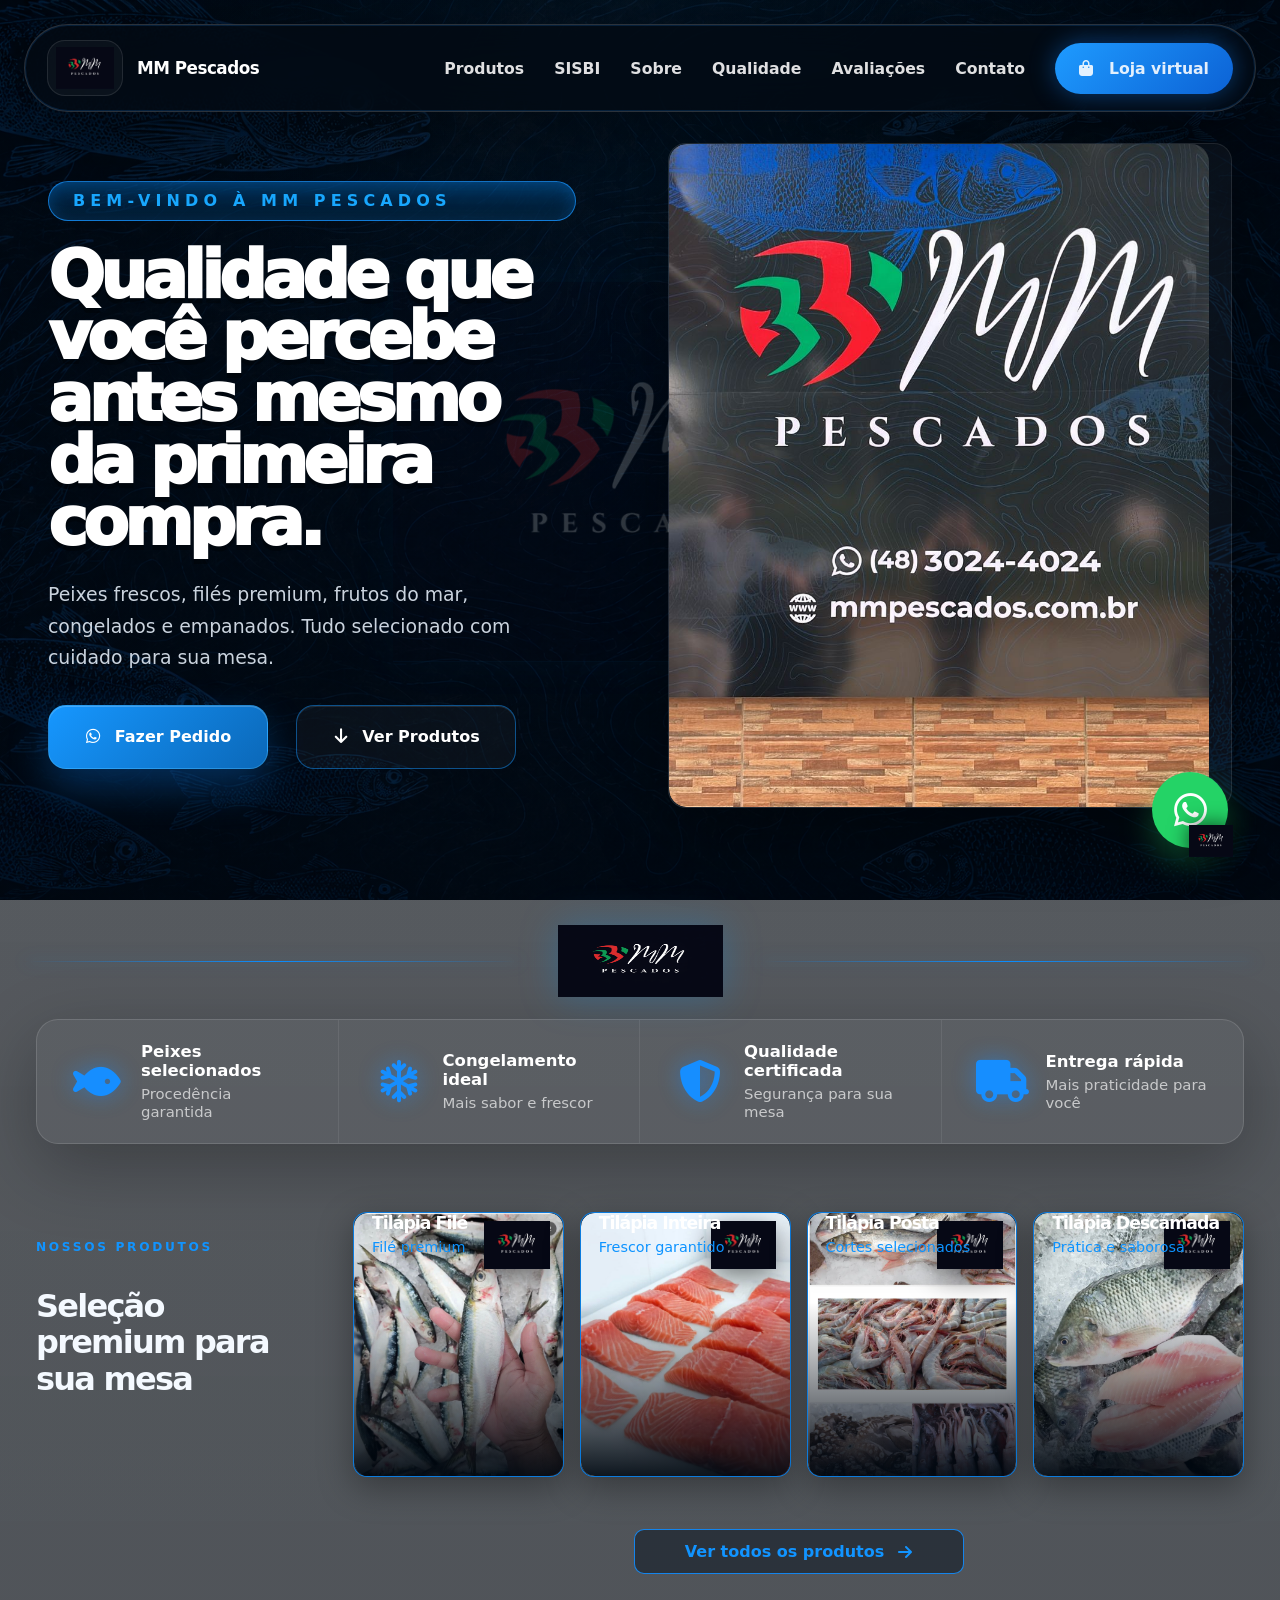
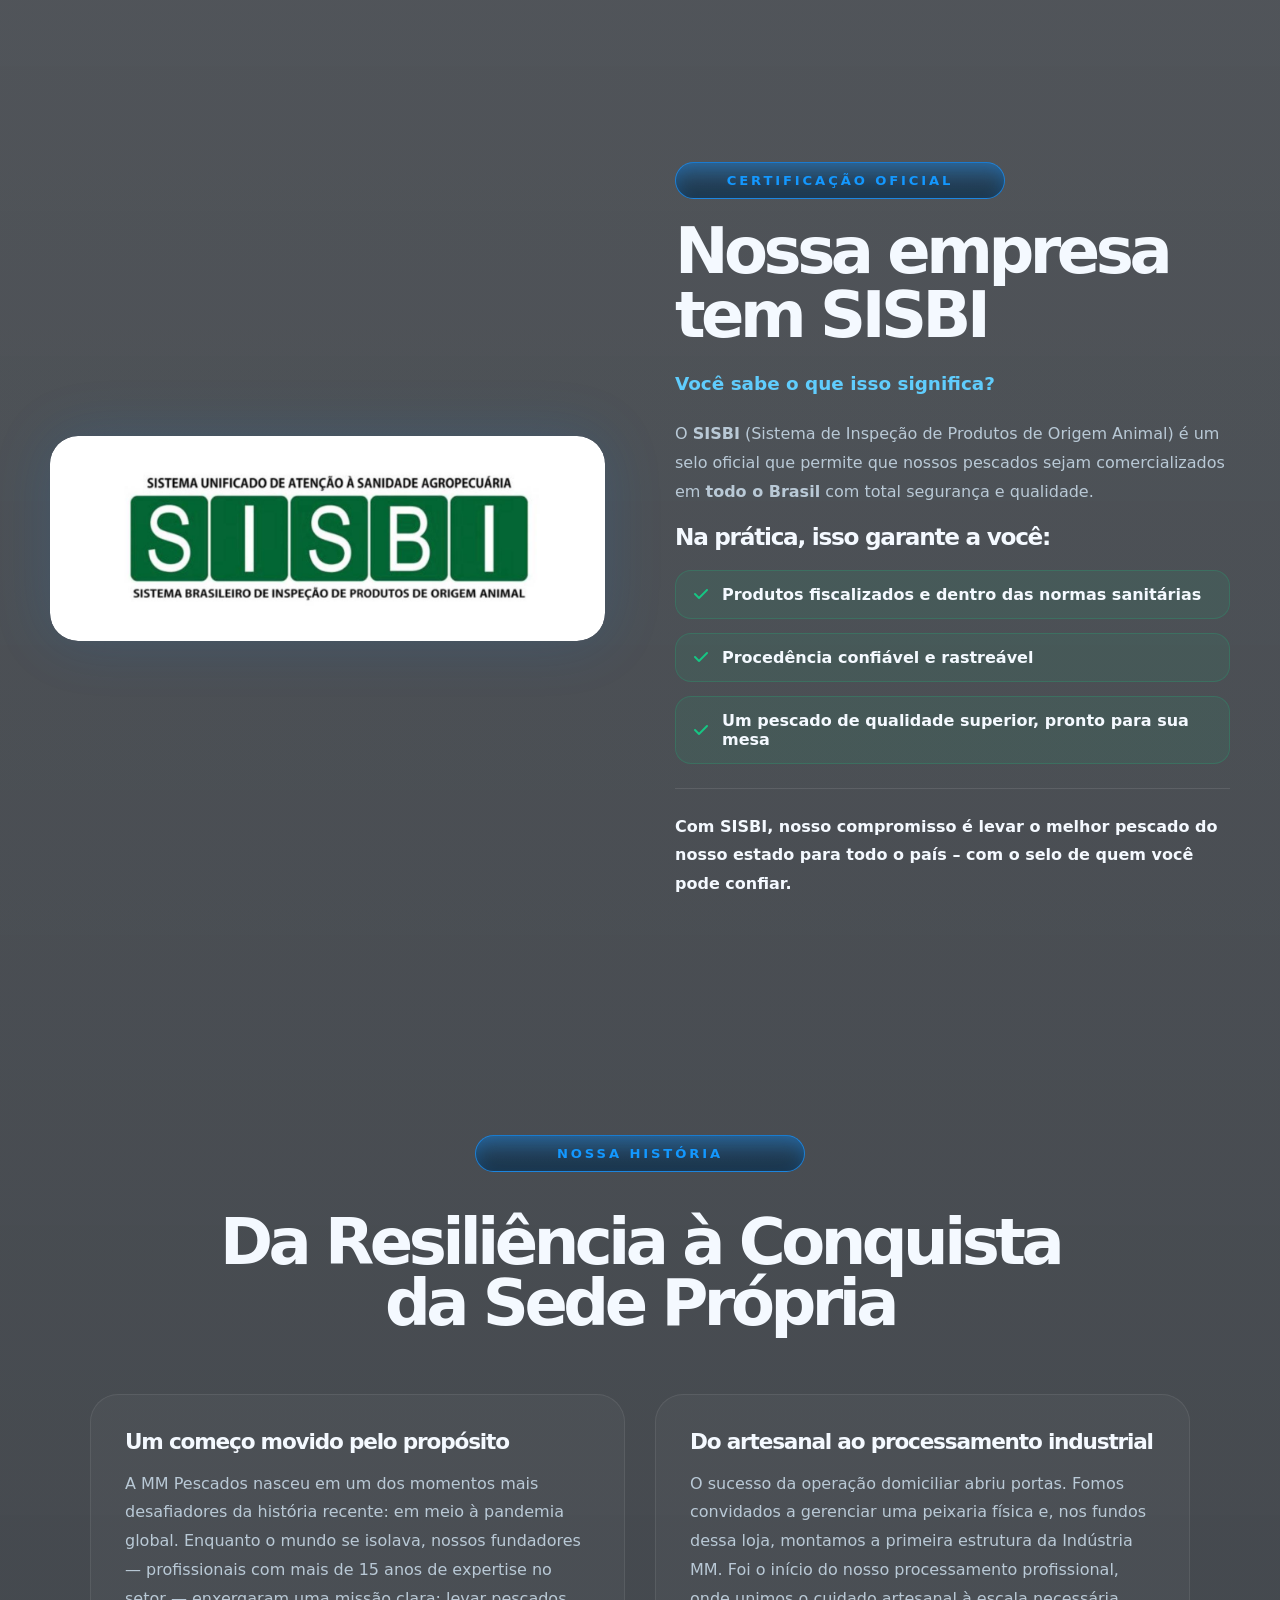
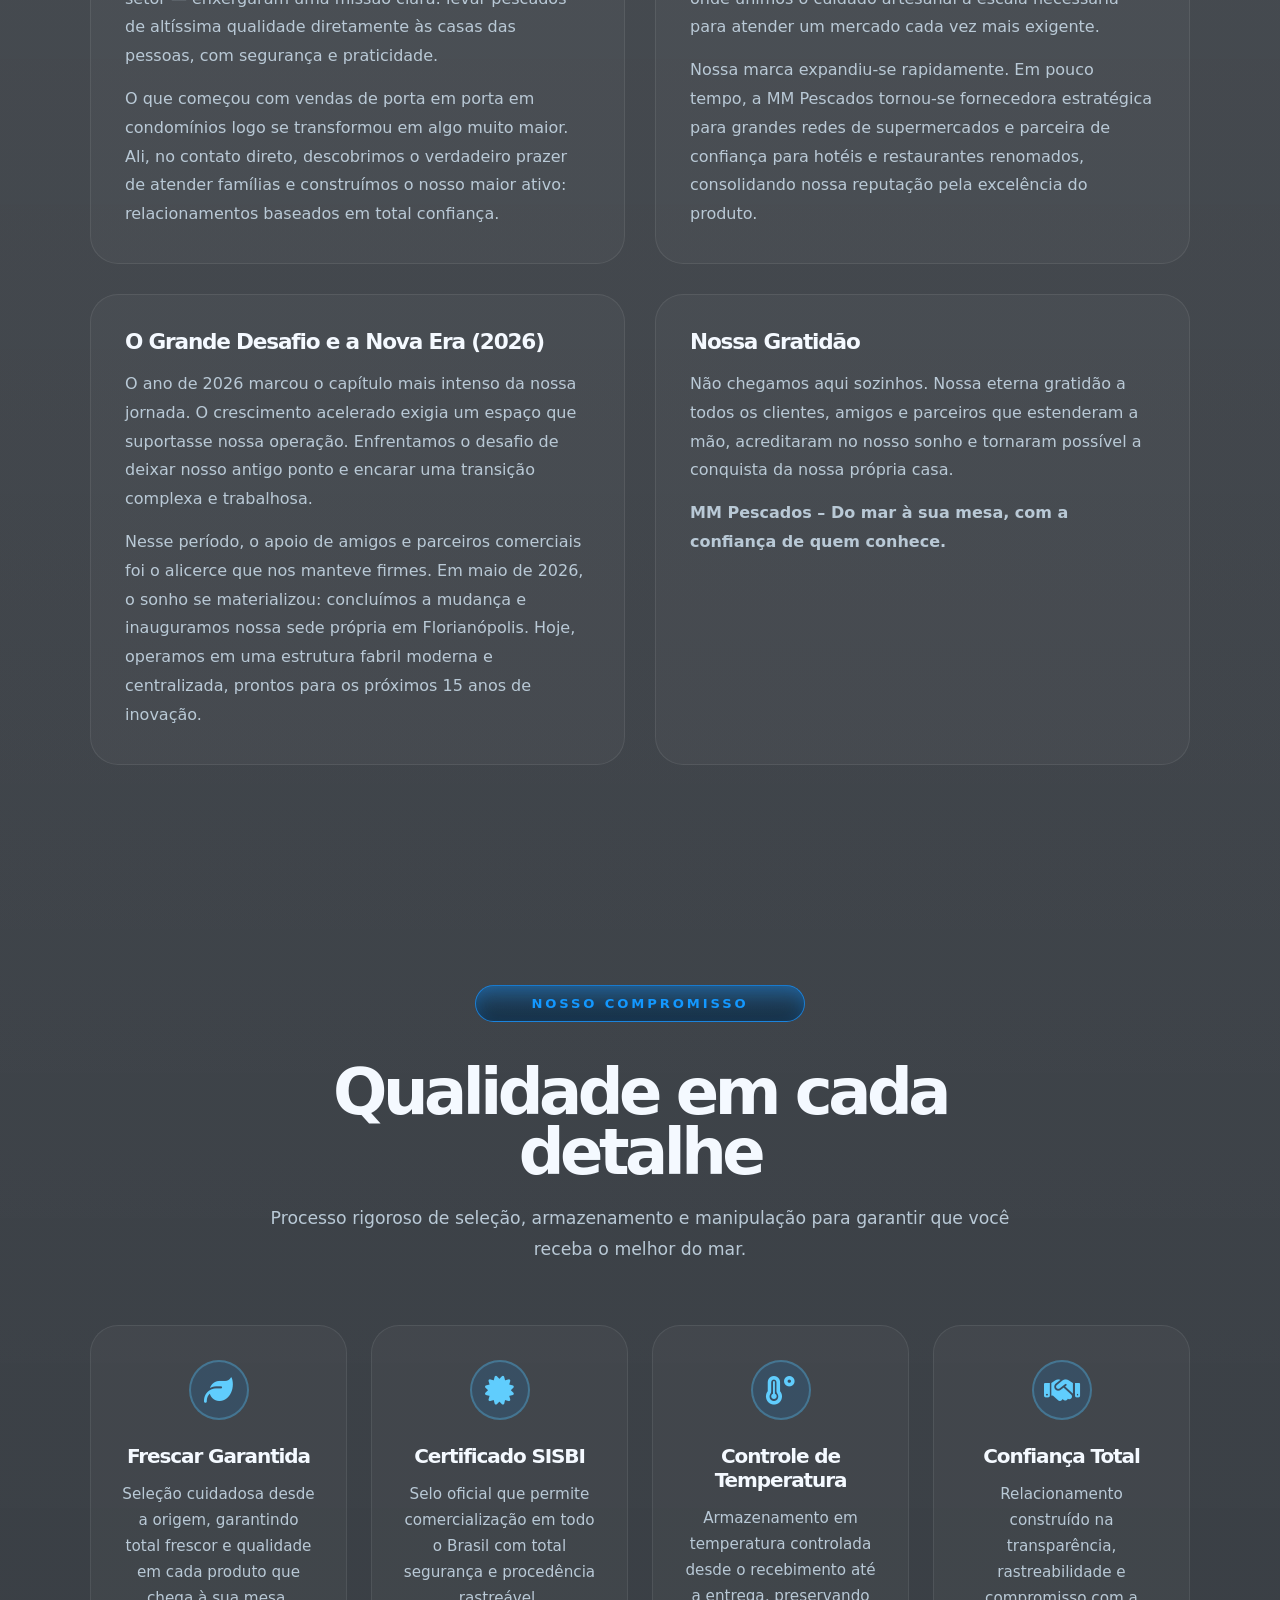
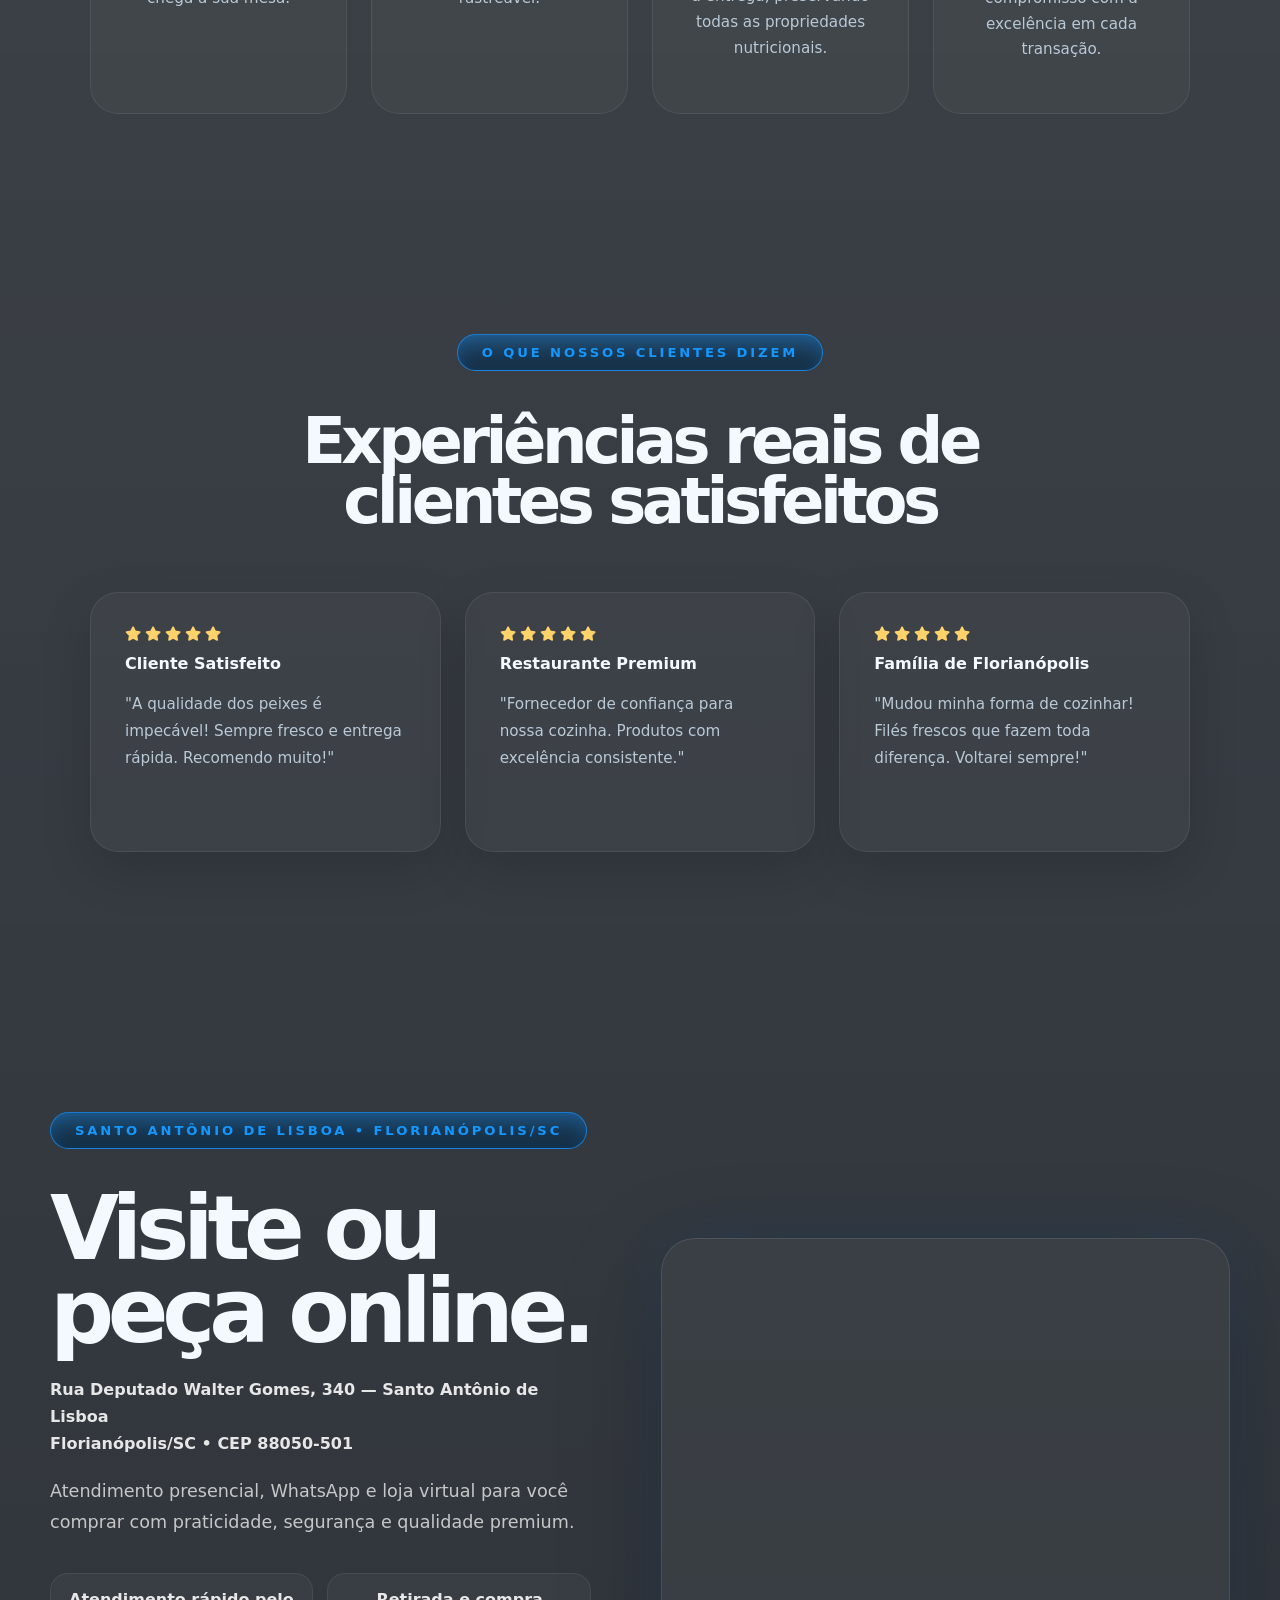
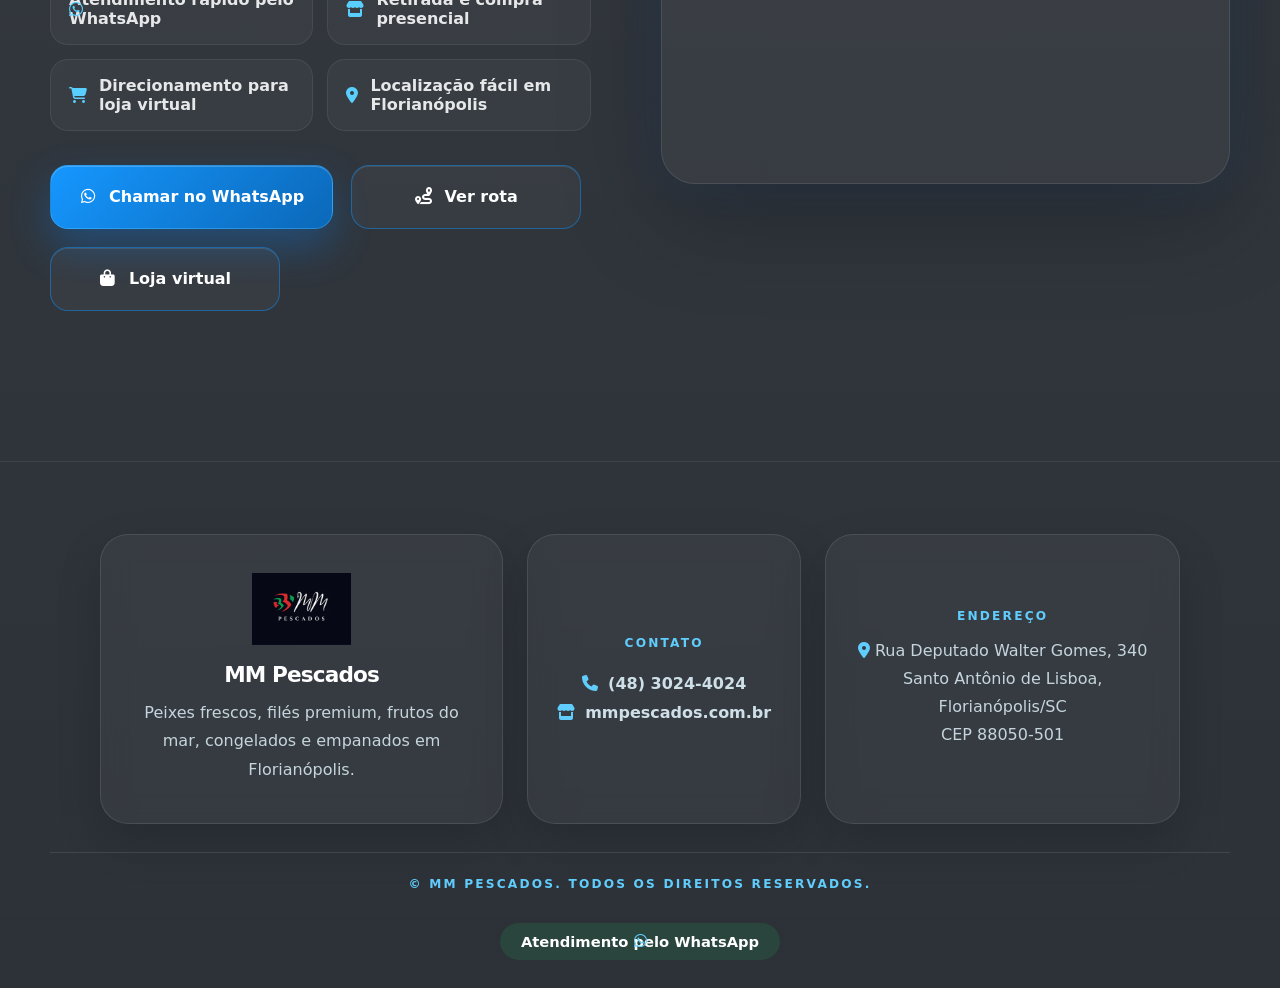
==== commit 6bc4e68a: "alteração layout" ====
--- a/index.html
+++ b/index.html
@@ -72,8 +72,8 @@
 
   <header class="site-header" id="header">
     <a href="#inicio" class="brand" aria-label="MM Pescados">
-      <span class="brand__logo"><img src="assets/img/logo2.png" alt="MM Pescados" /></span>
-      <span>MM Pescados</span>
+      <span class="brand__logo"><img src="./assets/img/mm-logo-oficial.png" alt="MM Pescados" /></span>
+      <span class="brand__text">MM Pescados</span>
     </a>
 
     <button class="nav-toggle" id="navToggle" aria-label="Abrir menu">
@@ -94,6 +94,10 @@
   <main>
     <!-- Hero Section -->
     <section class="section hero-section" id="inicio">
+  <div class="mm-hero-watermark" aria-hidden="true">
+    <img src="./assets/img/mm-logo-oficial.png" alt="">
+  </div>
+
       <div class="container hero-grid">
         <div class="hero-content reveal">
           <span class="eyebrow">Bem-vindo à MM Pescados</span>
@@ -102,10 +106,10 @@
           
           <div class="hero-actions">
             <a class="btn-primary" href="https://wa.me/554830244024?text=Olá, vim pelo site da MM Pescados e quero fazer um pedido.">
-              <i class="fa-brands fa-whatsapp"></i> Fazer Pedido
+              <i class="fa-brands fa-whatsapp"></i><span>Fazer Pedido</span>
             </a>
             <a class="btn-secondary" href="#produtos">
-              <i class="fa-solid fa-arrow-down"></i> Ver Produtos
+              <i class="fa-solid fa-arrow-down"></i><span>Ver Produtos</span>
             </a>
           </div>
         </div>
@@ -117,24 +121,39 @@
         </div>
       </div>
     </section>
+<div class="mm-logo-divider" aria-hidden="true">
+  <span></span>
+  <img src="./assets/img/mm-logo-oficial.png" alt="">
+  <span></span>
+</div>
+
+<section class="premium-benefits" aria-label="Diferenciais MM Pescados">
+  <div class="container benefits-pill">
+    <div class="benefit-item"><i class="fa-solid fa-fish"></i><div><strong>Peixes selecionados</strong><span>Procedência garantida</span></div></div>
+    <div class="benefit-item"><i class="fa-regular fa-snowflake"></i><div><strong>Congelamento ideal</strong><span>Mais sabor e frescor</span></div></div>
+    <div class="benefit-item"><i class="fa-solid fa-shield-halved"></i><div><strong>Qualidade certificada</strong><span>Segurança para sua mesa</span></div></div>
+    <div class="benefit-item"><i class="fa-solid fa-truck"></i><div><strong>Entrega rápida</strong><span>Mais praticidade para você</span></div></div>
+  </div>
+</section>
+
 
     <!-- Produtos / Vitrine Section -->
     <section class="section showcase-section" id="produtos">
       <div class="container">
         <div class="section-header reveal">
-          <span class="eyebrow">NOSSA COLEÇÃO</span>
-          <h2>Produtos para uma mesa mais fresca e sofisticada.</h2>
-          <p>Confira os principais destaques da MM Pescados à escolha e sabor contento para sua principal compra.</p>
+          <span class="eyebrow">NOSSOS PRODUTOS</span>
+          <h2>Seleção premium para sua mesa</h2>
         </div>
 
         <div class="showcase-grid">
           <div class="showcase-card reveal">
             <div class="showcase-image">
               <img src="assets/img/p4.jpeg" alt="Peixe Fresco Inteiro">
+              <img class="card-logo" src="assets/img/mm-logo-oficial.png" alt="MM Pescados">
             </div>
             <div class="showcase-content">
-              <h3>Peixes Frescos</h3>
-              <p>Peixes selecionados diretamente de procedência confiável para você.</p>
+              <h3>Tilápia Filé</h3>
+              <p>Filé premium</p>
               <a href="https://wa.me/554830244024" class="btn-link">Ver produtos <i class="fa-solid fa-arrow-right"></i></a>
             </div>
           </div>
@@ -142,10 +161,11 @@
           <div class="showcase-card reveal">
             <div class="showcase-image">
               <img src="assets/img/p2.jpeg" alt="Filés Premium">
+              <img class="card-logo" src="assets/img/mm-logo-oficial.png" alt="MM Pescados">
             </div>
             <div class="showcase-content">
-              <h3>Filés Premium</h3>
-              <p>Filés frescos, cortados e tratados com cura para um resultado excelente e buscando Empanados.</p>
+              <h3>Tilápia Inteira</h3>
+              <p>Frescor garantido</p>
               <a href="https://wa.me/554830244024" class="btn-link">Ver produtos <i class="fa-solid fa-arrow-right"></i></a>
             </div>
           </div>
@@ -153,10 +173,11 @@
           <div class="showcase-card reveal">
             <div class="showcase-image">
               <img src="assets/img/p5.png" alt="Frutos do Mar">
+              <img class="card-logo" src="assets/img/mm-logo-oficial.png" alt="MM Pescados">
             </div>
             <div class="showcase-content">
-              <h3>Frutos do Mar</h3>
-              <p>Camarão, lula, polvo e outros frutos do mar sempre frescos e de qualidade excelente.</p>
+              <h3>Tilápia Posta</h3>
+              <p>Cortes selecionados</p>
               <a href="https://wa.me/554830244024" class="btn-link">Ver produtos <i class="fa-solid fa-arrow-right"></i></a>
             </div>
           </div>
@@ -164,14 +185,16 @@
           <div class="showcase-card reveal">
             <div class="showcase-image">
               <img src="assets/img/p1.jpeg" alt="Congelados & Empanados">
+              <img class="card-logo" src="assets/img/mm-logo-oficial.png" alt="MM Pescados">
             </div>
             <div class="showcase-content">
-              <h3>Congelados & Empanados</h3>
-              <p>Opções práticas e saudáveis, sempre mantendo a qualidade para sua casa.</p>
+              <h3>Tilápia Descamada</h3>
+              <p>Prática e saborosa</p>
               <a href="https://wa.me/554830244024" class="btn-link">Ver produtos <i class="fa-solid fa-arrow-right"></i></a>
             </div>
           </div>
         </div>
+        <div class="products-more reveal"><a href="https://frontend-loja-mmpescados.vercel.app/" target="_blank" rel="noopener">Ver todos os produtos <i class="fa-solid fa-arrow-right"></i></a></div>
       </div>
     </section>
 
@@ -363,16 +386,16 @@
       </div>
 
       <div class="contact-premium-actions">
-        <a class="btn-primary" target="_blank" href="https://wa.me/5548999999999">
-          <i class="fa-brands fa-whatsapp"></i> Chamar no WhatsApp
+        <a class="btn-primary" target="_blank" href="https://wa.me/554830244024?text=Ol%C3%A1%2C%20vim%20pelo%20site%20da%20MM%20Pescados%20e%20quero%20fazer%20um%20pedido.">
+          <i class="fa-brands fa-whatsapp"></i><span>Chamar no WhatsApp</span>
         </a>
 
         <a class="btn-secondary" target="_blank" href="https://www.google.com/maps/search/?api=1&query=Rua%20Deputado%20Walter%20Gomes%20340%20Santo%20Ant%C3%B4nio%20de%20Lisboa%20Florian%C3%B3polis%20SC">
-          <i class="fa-solid fa-route"></i> Ver rota
+          <i class="fa-solid fa-route"></i><span>Ver rota</span>
         </a>
 
-        <a class="btn-secondary" href="#">
-          <i class="fa-solid fa-bag-shopping"></i> Loja virtual
+        <a class="btn-secondary" target="_blank" rel="noopener" href="https://frontend-loja-mmpescados.vercel.app/">
+          <i class="fa-solid fa-bag-shopping"></i><span>Loja virtual</span>
         </a>
       </div>
     </div>
@@ -399,6 +422,7 @@
   <footer class="footer">
     <div class="container footer__grid">
       <div class="footer__brand">
+        <img class="footer-logo" src="./assets/img/mm-logo-oficial.png" alt="MM Pescados" />
         <strong>MM Pescados</strong>
         <p>Peixes frescos, filés premium, frutos do mar, congelados e empanados em Florianópolis.</p>
       </div>
--- a/styles.css
+++ b/styles.css
@@ -3836,6 +3836,104 @@
   }
 }
 
+/* FINAL OVERRIDES: HERO, LOGO, BACKGROUND E BOTÕES */
+html,
+body {
+  background: linear-gradient(180deg, rgba(2, 7, 13, 0.38), rgba(3, 12, 22, 0.56)), url("./assets/img/bg1.png") center/cover fixed no-repeat !important;
+  min-height: 100% !important;
+}
+
+body::before {
+  background: rgba(0, 0, 0, 0.03) !important;
+}
+
+.brand__logo img {
+  opacity: 1 !important;
+  filter: none !important;
+}
+
+.site-header {
+  width: min(1180px, calc(100% - 40px)) !important;
+}
+
+.hero-section {
+  padding-top: 130px !important;
+  padding-bottom: 70px !important;
+}
+
+.hero-section .hero-grid {
+  display: grid !important;
+  grid-template-columns: minmax(0, 1fr) minmax(360px, 520px) !important;
+  align-items: center !important;
+  gap: 56px !important;
+}
+
+.hero-section .hero-content {
+  align-self: center !important;
+  justify-self: start !important;
+}
+
+.hero-section .hero-actions {
+  display: flex !important;
+  flex-wrap: wrap !important;
+  gap: 18px !important;
+  align-items: center !important;
+}
+
+.hero-section .hero-actions a {
+  min-width: 220px !important;
+}
+
+.hero-section .hero-media {
+  display: flex !important;
+  justify-content: center !important;
+  align-items: center !important;
+}
+
+.hero-section .hero-media video {
+  width: 100% !important;
+  max-width: 540px !important;
+  min-height: 420px !important;
+  height: auto !important;
+  aspect-ratio: 16/9 !important;
+  object-fit: cover !important;
+  border-radius: 28px !important;
+}
+
+@media (max-width: 980px) {
+  .hero-section .hero-grid {
+    grid-template-columns: 1fr !important;
+    text-align: center !important;
+  }
+
+  .hero-section .hero-content,
+  .hero-section .hero-media {
+    justify-self: center !important;
+  }
+
+  .hero-section .hero-actions {
+    justify-content: center !important;
+    width: 100% !important;
+  }
+
+  .hero-section .hero-actions a {
+    width: 100% !important;
+    max-width: 100% !important;
+  }
+}
+
+@media (max-width: 720px) {
+  .hero-section {
+    padding-top: 100px !important;
+    padding-bottom: 50px !important;
+  }
+
+  .hero-section .hero-media video {
+    max-height: 420px !important;
+    height: 420px !important;
+  }
+}
+
 /* =========================================================
    AJUSTE FINAL DO HERO - alinhamento igual ao mockup enviado
    Mantém HTML completo e força a estrutura real do projeto:
@@ -4411,6 +4509,7 @@
     gap: 14px !important;
     margin: 0 !important;
     padding: 0 !important;
+    justify-items: center !important;
   }
 
   .hero-section .hero-actions a,
@@ -4419,11 +4518,11 @@
   .hero-actions .btn-primary,
   .hero-actions .btn-secondary {
     width: 100% !important;
-    max-width: 100% !important;
+    max-width: 360px !important;
     min-width: 0 !important;
     height: 62px !important;
     min-height: 62px !important;
-    padding: 0 18px !important;
+    padding: 0 24px !important;
     border-radius: 18px !important;
     display: inline-flex !important;
     align-items: center !important;
@@ -4533,3 +4632,499 @@
     max-height: 410px !important;
   }
 }
+
+
+/* ===== MM LOGO APLICADO FINAL ===== */
+
+/* Garante que a marca d'água apareça no hero sem alterar o layout */
+.hero,
+.hero-section,
+#hero {
+  position: relative !important;
+  overflow: hidden !important;
+}
+
+.mm-hero-watermark {
+  position: absolute !important;
+  top: 48% !important;
+  left: 50% !important;
+  width: min(42vw, 520px) !important;
+  transform: translate(-50%, -50%) !important;
+  z-index: 1 !important;
+  opacity: 0.22 !important;
+  pointer-events: none !important;
+  filter: drop-shadow(0 0 26px rgba(0, 153, 255, 0.22)) !important;
+}
+
+.mm-hero-watermark img {
+  width: 100% !important;
+  height: auto !important;
+  display: block !important;
+}
+
+.hero > *:not(.mm-hero-watermark),
+.hero-section > *:not(.mm-hero-watermark),
+#hero > *:not(.mm-hero-watermark) {
+  position: relative;
+  z-index: 2;
+}
+
+/* Header: só aumenta um pouco a logo existente */
+.header img,
+.navbar img,
+.nav-brand img,
+.brand img,
+.logo img,
+[class*="brand"] img,
+[class*="logo"] img {
+  max-height: 72px !important;
+}
+
+/* Divisor central igual à prévia */
+.mm-logo-divider {
+  width: min(84%, 1320px) !important;
+  margin: -48px auto 34px !important;
+  display: flex !important;
+  align-items: center !important;
+  justify-content: center !important;
+  gap: 34px !important;
+  position: relative !important;
+  z-index: 20 !important;
+}
+
+.mm-logo-divider span {
+  display: block !important;
+  height: 2px !important;
+  flex: 1 !important;
+  background: linear-gradient(90deg, transparent, rgba(0, 153, 255, 0.95), transparent) !important;
+  box-shadow: 0 0 16px rgba(0, 153, 255, 0.45) !important;
+}
+
+.mm-logo-divider img {
+  width: 142px !important;
+  height: auto !important;
+  display: block !important;
+  filter: drop-shadow(0 0 18px rgba(0, 153, 255, 0.25)) !important;
+}
+
+@media (min-width: 721px) {
+  .hero-actions {
+    display: flex !important;
+    flex-wrap: wrap !important;
+    gap: 18px !important;
+    align-items: center !important;
+    justify-content: flex-start !important;
+  }
+
+  .hero-actions a {
+    min-width: 220px !important;
+    max-width: 320px !important;
+  }
+}
+
+/* Selo com logo nos cards de produto */
+.product-card,
+.products-card,
+.card-product,
+.produto-card,
+.product-item,
+[class*="product-card"],
+[class*="produto-card"] {
+  position: relative !important;
+  overflow: hidden !important;
+}
+
+.product-card::after,
+.products-card::after,
+.card-product::after,
+.produto-card::after,
+.product-item::after,
+[class*="product-card"]::after,
+[class*="produto-card"]::after {
+  content: "" !important;
+  position: absolute !important;
+  top: 12px !important;
+  right: 12px !important;
+  width: 82px !important;
+  height: 52px !important;
+  background-image: url("./assets/img/mm-logo-oficial.png") !important;
+  background-repeat: no-repeat !important;
+  background-position: center !important;
+  background-size: contain !important;
+  z-index: 9 !important;
+  pointer-events: none !important;
+  filter: drop-shadow(0 0 10px rgba(0, 153, 255, 0.35)) !important;
+}
+
+/* Mini logo no WhatsApp flutuante */
+.whatsapp-float,
+.whatsapp-button,
+.floating-whatsapp,
+.whatsapp-fixed,
+[class*="whatsapp"] {
+  position: fixed;
+}
+
+.whatsapp-float::after,
+.whatsapp-button::after,
+.floating-whatsapp::after,
+.whatsapp-fixed::after {
+  content: "" !important;
+  position: absolute !important;
+  right: -7px !important;
+  bottom: -9px !important;
+  width: 48px !important;
+  height: 32px !important;
+  background-image: url("./assets/img/mm-logo-oficial.png") !important;
+  background-repeat: no-repeat !important;
+  background-position: center !important;
+  background-size: contain !important;
+  z-index: 10 !important;
+  filter: drop-shadow(0 0 10px rgba(0, 0, 0, 0.65)) !important;
+}
+
+@media (max-width: 768px) {
+  .mm-hero-watermark {
+    width: 78vw !important;
+    left: 50% !important;
+    transform: translate(-50%, -48%) !important;
+    opacity: 0.10 !important;
+  }
+
+  .mm-logo-divider {
+    margin: -20px auto 26px !important;
+    gap: 18px !important;
+  }
+
+  .mm-logo-divider img {
+    width: 112px !important;
+  }
+
+  .product-card::after,
+  .products-card::after,
+  .card-product::after,
+  .produto-card::after,
+  .product-item::after,
+  [class*="product-card"]::after,
+  [class*="produto-card"]::after {
+    width: 64px !important;
+    height: 42px !important;
+  }
+}
+
+
+/* =========================================================
+   AJUSTE VISUAL APLICADO CONFORME REFERÊNCIA ENVIADA
+   (mantém o projeto e apenas sobrescreve o topo/produtos)
+   ========================================================= */
+body{
+  background:
+    radial-gradient(circle at 50% 0%, rgba(8, 84, 140, .08), transparent 34rem),
+    linear-gradient(180deg, rgba(1,7,14,.42), rgba(1,7,14,.62)),
+    url('./assets/img/bg1.png') center top / cover fixed no-repeat !important;
+}
+body::before{background:rgba(0,0,0,.06)!important;z-index:-1!important;}
+.site-header{
+  top:24px!important;
+  width:min(1460px,calc(100% - 48px))!important;
+  height:88px!important;
+  padding:0 22px!important;
+  border-radius:999px!important;
+  background:rgba(3,10,18,.72)!important;
+  border:1px solid rgba(255,255,255,.16)!important;
+  box-shadow:0 20px 70px rgba(0,0,0,.38), inset 0 0 0 1px rgba(28,145,255,.16)!important;
+}
+.brand__logo{width:100px!important;height:58px!important;border-radius:0!important;background:transparent!important;border:0!important;overflow:visible!important;}
+.brand__logo img{width:100%!important;height:100%!important;object-fit:contain!important;}
+.brand{gap:12px!important;font-size:1.02rem!important;}
+.nav{gap:30px!important;}
+.nav a{font-size:.98rem!important;color:rgba(255,255,255,.88)!important;}
+.nav__cta--store{padding:16px 24px!important;background:linear-gradient(135deg,#1e9bff,#0c62d5)!important;box-shadow:0 0 26px rgba(22,132,255,.42)!important;}
+.hero-section{
+  min-height:690px!important;
+  padding:155px 0 30px!important;
+  align-items:center!important;
+}
+.hero-grid{
+  width:min(1460px,calc(100% - 56px))!important;
+  grid-template-columns:minmax(430px,570px) minmax(420px,590px)!important;
+  gap:110px!important;
+  justify-content:center!important;
+  align-items:center!important;
+}
+.hero-content{position:relative!important;z-index:2!important;text-align:left!important;}
+.eyebrow{
+  display:inline-flex!important;align-items:center!important;justify-content:center!important;
+  min-width:330px!important;padding:10px 24px!important;border-radius:999px!important;
+  color:#1398ff!important;background:linear-gradient(180deg,rgba(0,104,190,.42),rgba(3,29,50,.65))!important;
+  border:1px solid rgba(25,149,255,.75)!important;box-shadow:inset 0 1px 16px rgba(21,143,255,.25)!important;
+  letter-spacing:.22em!important;font-size:.82rem!important;font-weight:900!important;
+}
+.hero-content h1{
+  max-width:540px!important;margin:26px 0 24px!important;
+  font-size:clamp(3.1rem,4.6vw,4.85rem)!important;line-height:.96!important;letter-spacing:-.075em!important;
+  text-shadow:0 5px 0 rgba(0,0,0,.32)!important;
+}
+.hero-content p{max-width:560px!important;font-size:1.04rem!important;line-height:1.72!important;color:rgba(255,255,255,.86)!important;margin:0 0 28px!important;}
+.hero-actions{display:flex!important;flex-wrap:wrap!important;align-items:center!important;justify-content:flex-start!important;gap:28px!important;}
+.btn-primary,.btn-secondary{height:62px!important;min-width:220px!important;border-radius:12px!important;font-size:1rem!important;font-weight:900!important;}
+.btn-primary{background:linear-gradient(135deg,#168cff,#0d6de2)!important;box-shadow:0 0 30px rgba(21,140,255,.55)!important;}
+.btn-secondary{background:rgba(0,9,18,.34)!important;border:1px solid rgba(21,142,255,.75)!important;color:#fff!important;}
+.hero-media{max-width:590px!important;height:460px!important;min-height:460px!important;border-radius:30px!important;overflow:hidden!important;border:1px solid rgba(30,139,255,.38)!important;box-shadow:0 34px 90px rgba(0,0,0,.44)!important;background:#020911!important;}
+.hero-media video{width:100%!important;height:100%!important;object-fit:cover!important;border-radius:30px!important;}
+.mm-hero-watermark{opacity:.19!important;left:51%!important;top:51%!important;transform:translate(-50%,-50%)!important;}
+.mm-hero-watermark img{width:min(520px,42vw)!important;filter: brightness(1.16) saturate(1.1) !important;}
+.mm-logo-divider{width:min(1560px,calc(100% - 48px))!important;margin:0 auto 22px!important;display:grid!important;grid-template-columns:1fr 170px 1fr!important;gap:34px!important;align-items:center!important;}
+.mm-logo-divider span{height:1px!important;background:linear-gradient(90deg,transparent,#0a8dff,transparent)!important;}
+.mm-logo-divider img{width:165px!important;margin:auto!important;}
+.premium-benefits{padding:0 0 42px!important;}
+.benefits-pill{width:min(1500px,calc(100% - 72px))!important;display:grid!important;grid-template-columns:repeat(4,1fr)!important;gap:0!important;border-radius:22px!important;border:1px solid rgba(255,255,255,.13)!important;background:rgba(255,255,255,.035)!important;box-shadow:0 22px 70px rgba(0,0,0,.28)!important;overflow:hidden!important;}
+.benefit-item{display:flex!important;gap:18px!important;align-items:center!important;padding:22px 34px!important;border-right:1px solid rgba(255,255,255,.08)!important;}
+.benefit-item:last-child{border-right:0!important;}
+.benefit-item i{font-size:2.65rem!important;color:#168eff!important;text-shadow:0 0 22px rgba(24,142,255,.45)!important;min-width:52px!important;text-align:center!important;}
+.benefit-item strong{display:block!important;font-size:1.03rem!important;margin-bottom:5px!important;color:#fff!important;}
+.benefit-item span{display:block!important;color:rgba(255,255,255,.67)!important;font-size:.93rem!important;}
+.showcase-section{padding:26px 0 78px!important;}
+.showcase-section .container{width:min(1500px,calc(100% - 72px))!important;display:grid!important;grid-template-columns:285px 1fr!important;gap:32px!important;align-items:start!important;}
+.showcase-section .section-header{text-align:left!important;margin:24px 0 0!important;max-width:285px!important;}
+.showcase-section .section-header .eyebrow{min-width:0!important;padding:0!important;border:0!important;background:transparent!important;box-shadow:none!important;color:#1194ff!important;justify-content:flex-start!important;font-size:.76rem!important;}
+.showcase-section .section-header h2{font-size:2rem!important;line-height:1.14!important;letter-spacing:-.055em!important;margin:14px 0 0!important;}
+.showcase-section .section-header p{display:none!important;}
+.showcase-grid{grid-column:2!important;display:grid!important;grid-template-columns:repeat(4,minmax(0,1fr))!important;gap:16px!important;margin-top:0!important;}
+.showcase-card{min-height:265px!important;border-radius:14px!important;border:1px solid rgba(14,142,255,.85)!important;background:#07111d!important;box-shadow:0 10px 34px rgba(0,0,0,.34)!important;}
+.showcase-image{position:absolute!important;inset:0!important;height:100%!important;border-radius:14px!important;}
+.showcase-image::after{content:'';position:absolute;inset:0;background:linear-gradient(180deg,rgba(0,0,0,0) 34%,rgba(0,8,17,.94) 100%);}
+.showcase-image>img:not(.card-logo){width:100%!important;height:100%!important;object-fit:cover!important;}
+.card-logo{position:absolute!important;top:8px!important;right:10px!important;width:72px!important;height:48px!important;object-fit:contain!important;z-index:2!important;filter:drop-shadow(0 8px 14px rgba(0,0,0,.55))!important;}
+.showcase-content{position:relative!important;z-index:2!important;margin-top:auto!important;padding:0 18px 18px!important;display:block!important;}
+.showcase-content h3{font-size:1.08rem!important;margin:0 0 5px!important;color:#fff!important;}
+.showcase-content p{font-size:.9rem!important;color:#0d93ff!important;margin:0!important;line-height:1.25!important;}
+.showcase-content .btn-link{display:none!important;}
+.products-more{grid-column:2!important;text-align:center!important;margin:20px auto 0!important;}
+.products-more a{display:inline-flex;align-items:center;justify-content:center;gap:14px;min-width:330px;padding:12px 22px;border-radius:10px;border:1px solid rgba(18,142,255,.9);color:#1194ff;text-decoration:none;font-weight:900;background:rgba(0,13,25,.46);}
+.whatsapp-float{right:42px!important;bottom:42px!important;width:76px!important;height:76px!important;background:#24d366!important;box-shadow:0 14px 34px rgba(36,211,102,.32)!important;}
+.whatsapp-float i{font-size:2.35rem!important;color:#fff!important;}
+@media(max-width:1100px){
+  .hero-grid{grid-template-columns:1fr!important;gap:38px!important;text-align:center!important;}
+  .hero-content,.hero-content h1,.hero-content p{text-align:center!important;margin-left:auto!important;margin-right:auto!important;}
+  .hero-actions{justify-content:center!important;}
+  .hero-media{height:360px!important;min-height:360px!important;}
+  .benefits-pill{grid-template-columns:repeat(2,1fr)!important;}
+  .benefit-item:nth-child(2){border-right:0!important;}
+  .showcase-section .container{grid-template-columns:1fr!important;}
+  .showcase-section .section-header{max-width:650px!important;text-align:center!important;margin:auto!important;}
+  .showcase-grid,.products-more{grid-column:1!important;}
+}
+@media(max-width:720px){
+  .site-header{height:auto!important;min-height:72px!important;top:12px!important;width:calc(100% - 24px)!important;}
+  .brand__logo{width:80px!important;height:48px!important;}
+  .hero-section{padding-top:110px!important;min-height:auto!important;}
+  .hero-grid{width:calc(100% - 28px)!important;}
+  .eyebrow{min-width:0!important;width:100%!important;font-size:.68rem!important;letter-spacing:.16em!important;}
+  .hero-content h1{font-size:2.75rem!important;}
+  .hero-actions a{width:100%!important;}
+  .hero-media{height:290px!important;min-height:290px!important;}
+  .mm-logo-divider{grid-template-columns:1fr 110px 1fr!important;gap:12px!important;}
+  .mm-logo-divider img{width:110px!important;}
+  .benefits-pill{width:calc(100% - 28px)!important;grid-template-columns:1fr!important;}
+  .benefit-item{border-right:0!important;border-bottom:1px solid rgba(255,255,255,.08)!important;padding:18px 20px!important;}
+  .showcase-section .container{width:calc(100% - 28px)!important;}
+  .showcase-grid{grid-template-columns:1fr!important;}
+  .showcase-card{min-height:300px!important;}
+  .products-more a{min-width:0;width:100%;}
+}
+
+/* =========================================================
+   AJUSTE FINAL SOLICITADO — BOTÕES, LOGO HEADER E FOOTER
+   Mantém a estrutura atual e apenas corrige alinhamento.
+   ========================================================= */
+
+.site-header .brand {
+  display: inline-flex !important;
+  align-items: center !important;
+  justify-content: flex-start !important;
+  gap: 14px !important;
+  min-width: 0 !important;
+  text-decoration: none !important;
+}
+
+.site-header .brand__logo {
+  width: 76px !important;
+  height: 56px !important;
+  flex: 0 0 76px !important;
+  padding: 6px !important;
+  border-radius: 18px !important;
+  background: rgba(255,255,255,0.035) !important;
+  border: 1px solid rgba(255,255,255,0.10) !important;
+  display: inline-flex !important;
+  align-items: center !important;
+  justify-content: center !important;
+  overflow: hidden !important;
+}
+
+.site-header .brand__logo img {
+  width: 100% !important;
+  height: 100% !important;
+  object-fit: contain !important;
+  object-position: center !important;
+  opacity: 1 !important;
+  filter: none !important;
+}
+
+.site-header .brand__text,
+.site-header .brand > span:not(.brand__logo) {
+  display: inline-flex !important;
+  align-items: center !important;
+  color: #ffffff !important;
+  font-size: 1.05rem !important;
+  font-weight: 900 !important;
+  line-height: 1 !important;
+  white-space: nowrap !important;
+  letter-spacing: -0.03em !important;
+}
+
+.hero-actions,
+.contact-premium-actions {
+  display: flex !important;
+  align-items: center !important;
+  gap: 18px !important;
+  flex-wrap: wrap !important;
+}
+
+.hero-actions .btn-primary,
+.hero-actions .btn-secondary,
+.contact-premium-actions .btn-primary,
+.contact-premium-actions .btn-secondary {
+  min-width: 230px !important;
+  min-height: 64px !important;
+  height: 64px !important;
+  padding: 0 28px !important;
+  margin: 0 !important;
+  border-radius: 18px !important;
+  display: inline-flex !important;
+  align-items: center !important;
+  justify-content: center !important;
+  gap: 12px !important;
+  text-align: center !important;
+  line-height: 1 !important;
+  font-size: 1rem !important;
+  font-weight: 900 !important;
+  text-decoration: none !important;
+  white-space: nowrap !important;
+  position: relative !important;
+}
+
+.hero-actions .btn-primary i,
+.hero-actions .btn-secondary i,
+.contact-premium-actions .btn-primary i,
+.contact-premium-actions .btn-secondary i {
+  width: 18px !important;
+  height: 18px !important;
+  min-width: 18px !important;
+  margin: 0 !important;
+  padding: 0 !important;
+  display: inline-flex !important;
+  align-items: center !important;
+  justify-content: center !important;
+  line-height: 1 !important;
+  font-size: 1.05rem !important;
+  position: static !important;
+  transform: none !important;
+}
+
+.hero-actions .btn-primary span,
+.hero-actions .btn-secondary span,
+.contact-premium-actions .btn-primary span,
+.contact-premium-actions .btn-secondary span {
+  display: inline-flex !important;
+  align-items: center !important;
+  justify-content: center !important;
+  line-height: 1 !important;
+  margin: 0 !important;
+  padding: 0 !important;
+}
+
+.hero-actions .btn-primary,
+.contact-premium-actions .btn-primary {
+  background: linear-gradient(135deg, #1697ff, #0b68b8) !important;
+  color: #fff !important;
+  border: 1px solid rgba(96,205,253,0.28) !important;
+  box-shadow: 0 18px 40px rgba(10,132,255,.30), inset 0 1px 0 rgba(255,255,255,.20) !important;
+}
+
+.hero-actions .btn-secondary,
+.contact-premium-actions .btn-secondary {
+  background: rgba(255,255,255,.035) !important;
+  color: #fff !important;
+  border: 1px solid rgba(18,136,232,.55) !important;
+  box-shadow: inset 0 1px 0 rgba(255,255,255,.10) !important;
+}
+
+.footer__brand {
+  display: flex !important;
+  flex-direction: column !important;
+  align-items: center !important;
+  justify-content: center !important;
+  text-align: center !important;
+  gap: 0 !important;
+  padding: 38px 30px !important;
+}
+
+.footer-logo {
+  width: 118px !important;
+  height: auto !important;
+  max-height: 84px !important;
+  object-fit: contain !important;
+  margin: 0 auto 18px !important;
+  display: block !important;
+  opacity: 1 !important;
+  filter: none !important;
+}
+
+.footer__brand strong {
+  margin: 0 0 12px !important;
+  font-size: 1.35rem !important;
+  line-height: 1.1 !important;
+  color: #fff !important;
+}
+
+.footer__brand p {
+  max-width: 430px !important;
+  margin: 0 auto !important;
+  color: rgba(229,246,255,.82) !important;
+  line-height: 1.8 !important;
+}
+
+@media (max-width: 820px) {
+  .site-header .brand__logo {
+    width: 62px !important;
+    height: 48px !important;
+    flex-basis: 62px !important;
+  }
+
+  .site-header .brand__text,
+  .site-header .brand > span:not(.brand__logo) {
+    font-size: 1rem !important;
+  }
+
+  .hero-actions,
+  .contact-premium-actions {
+    width: 100% !important;
+    flex-direction: column !important;
+    align-items: stretch !important;
+    gap: 14px !important;
+  }
+
+  .hero-actions .btn-primary,
+  .hero-actions .btn-secondary,
+  .contact-premium-actions .btn-primary,
+  .contact-premium-actions .btn-secondary {
+    width: 100% !important;
+    min-width: 0 !important;
+  }
+
+  .footer-logo {
+    width: 96px !important;
+    margin-bottom: 16px !important;
+  }
+}
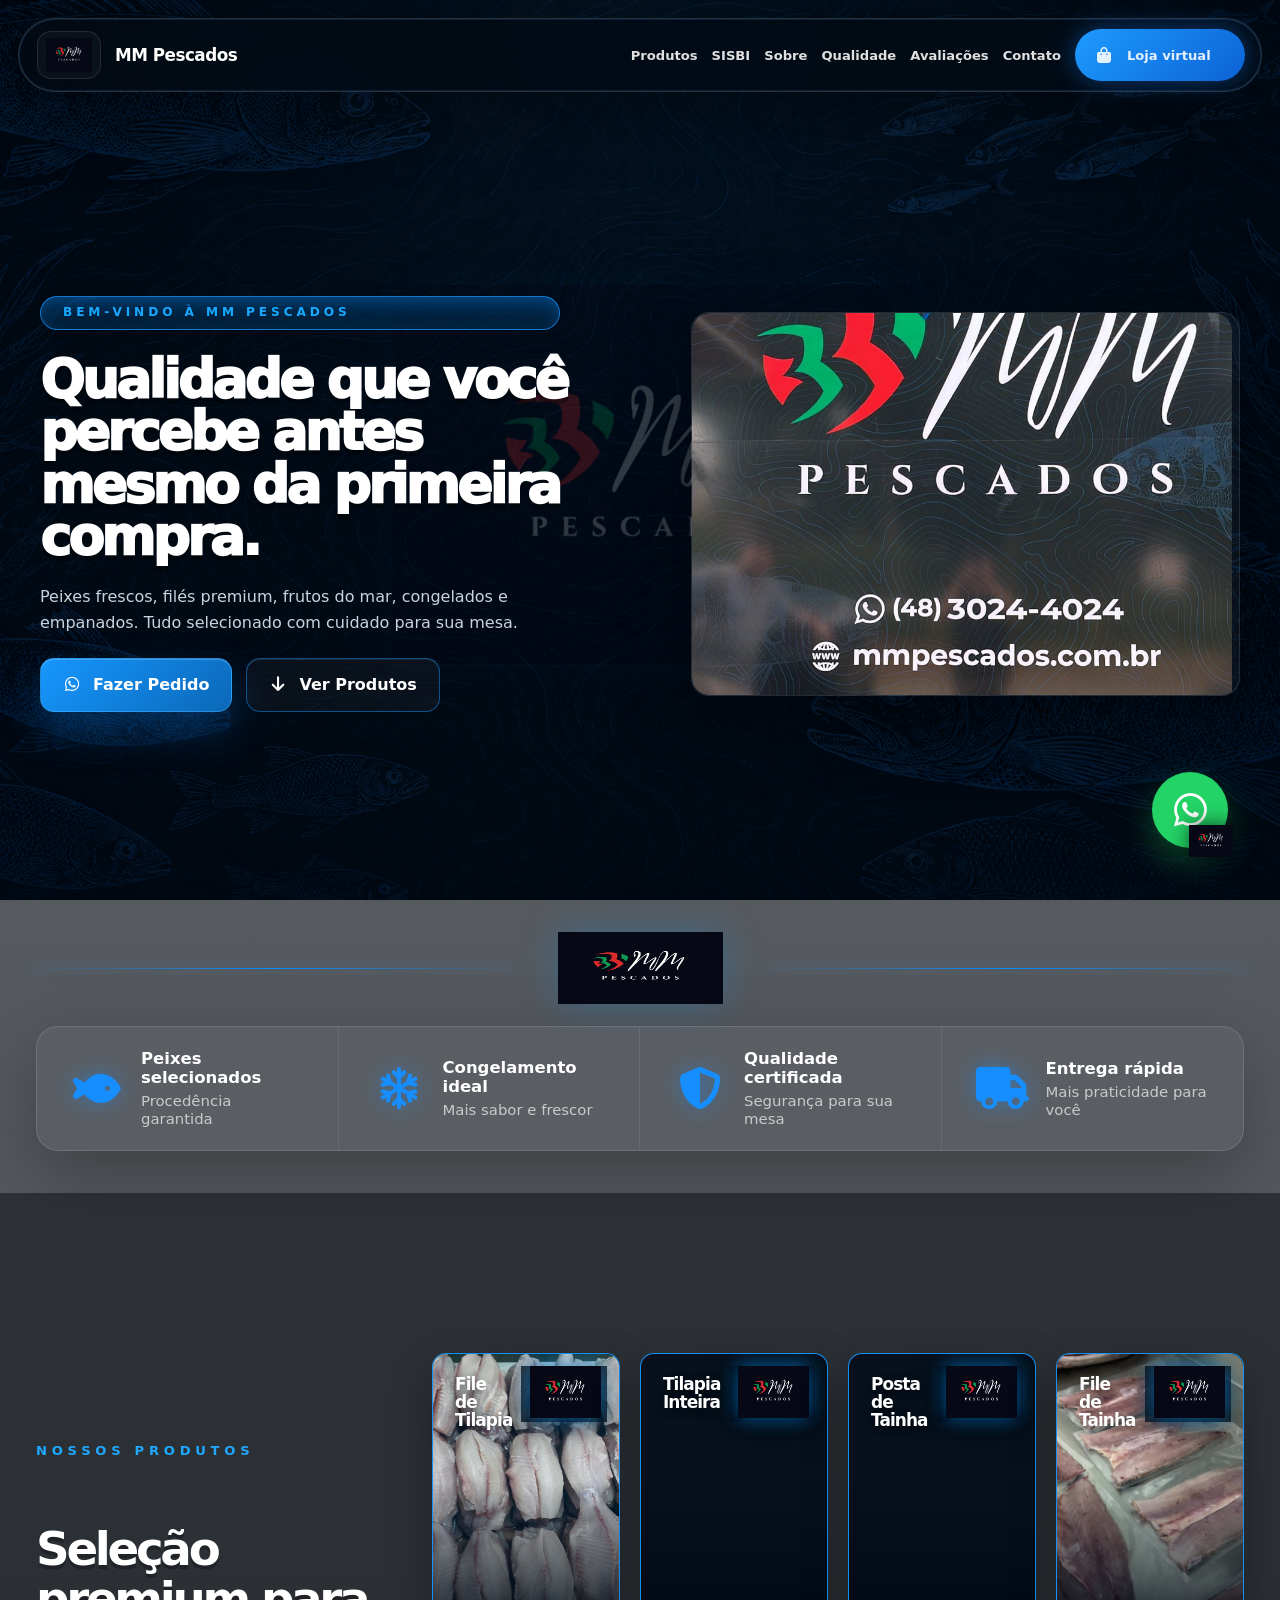
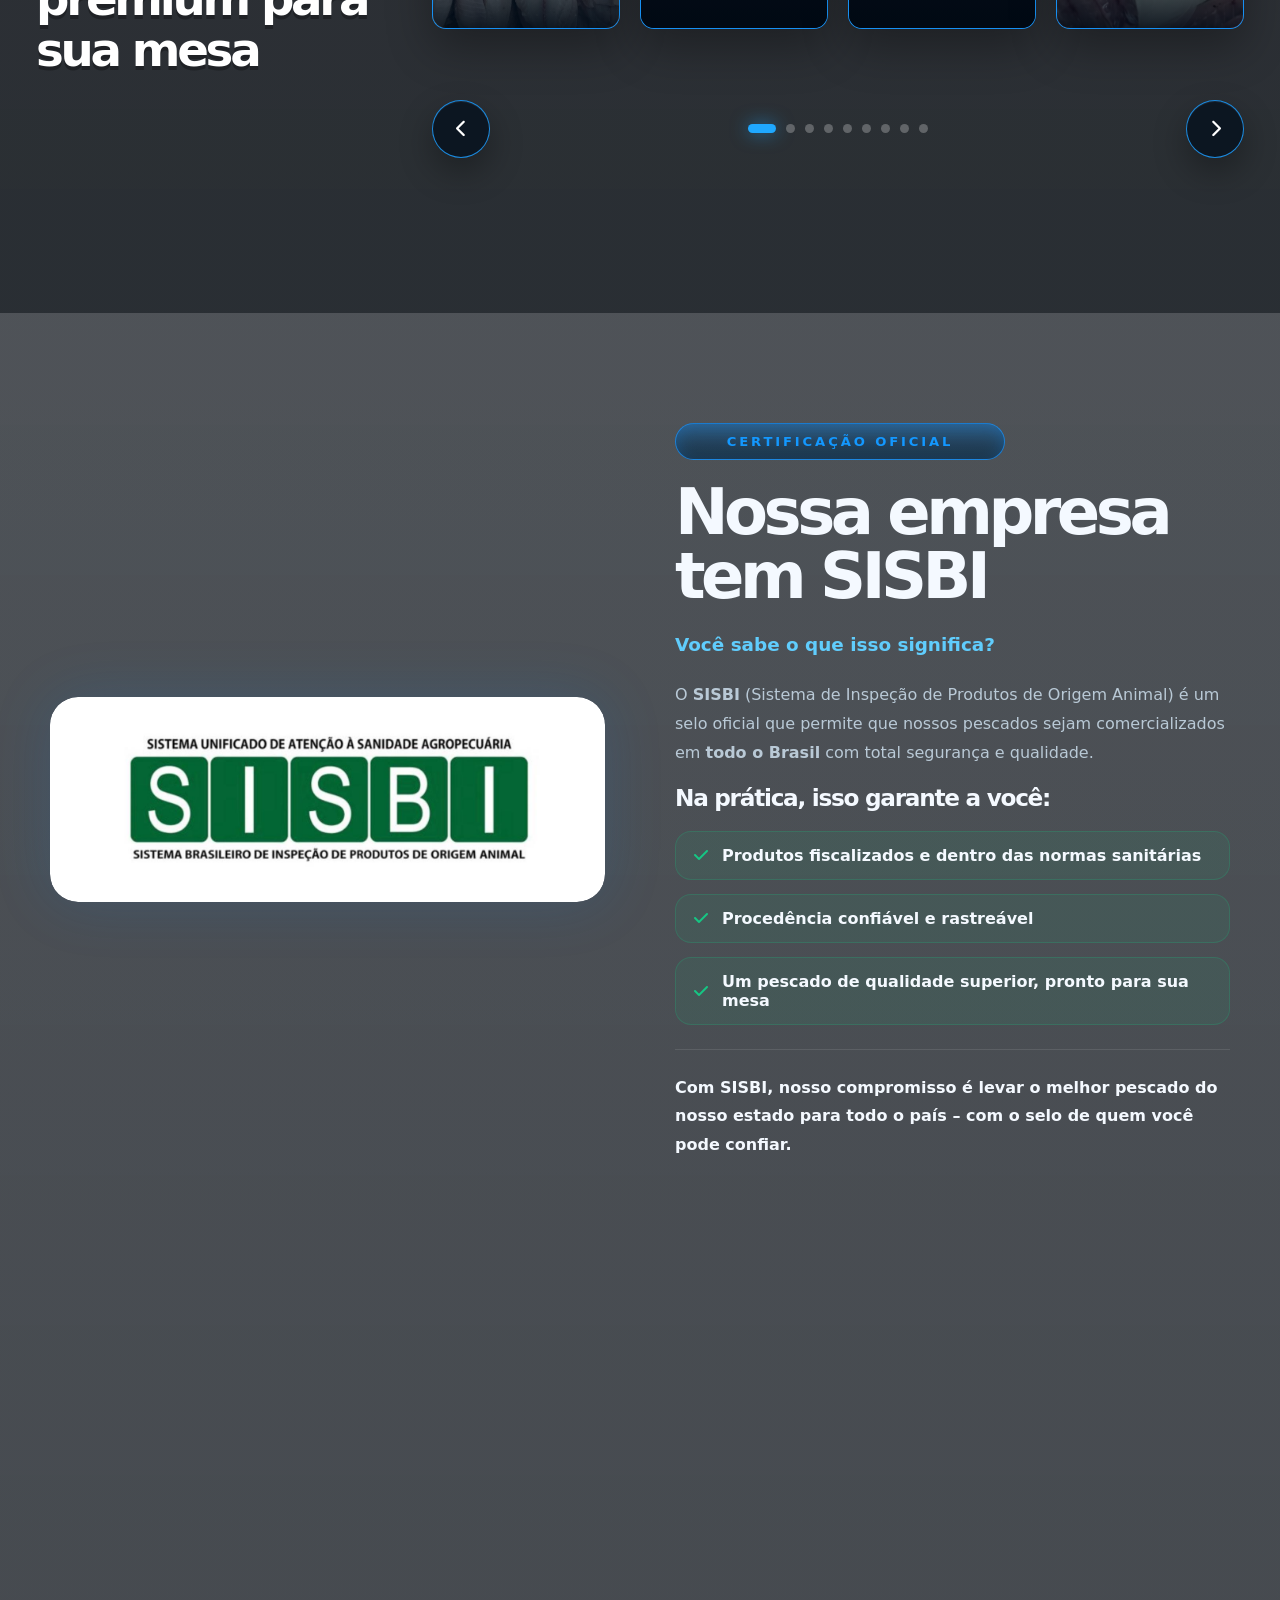
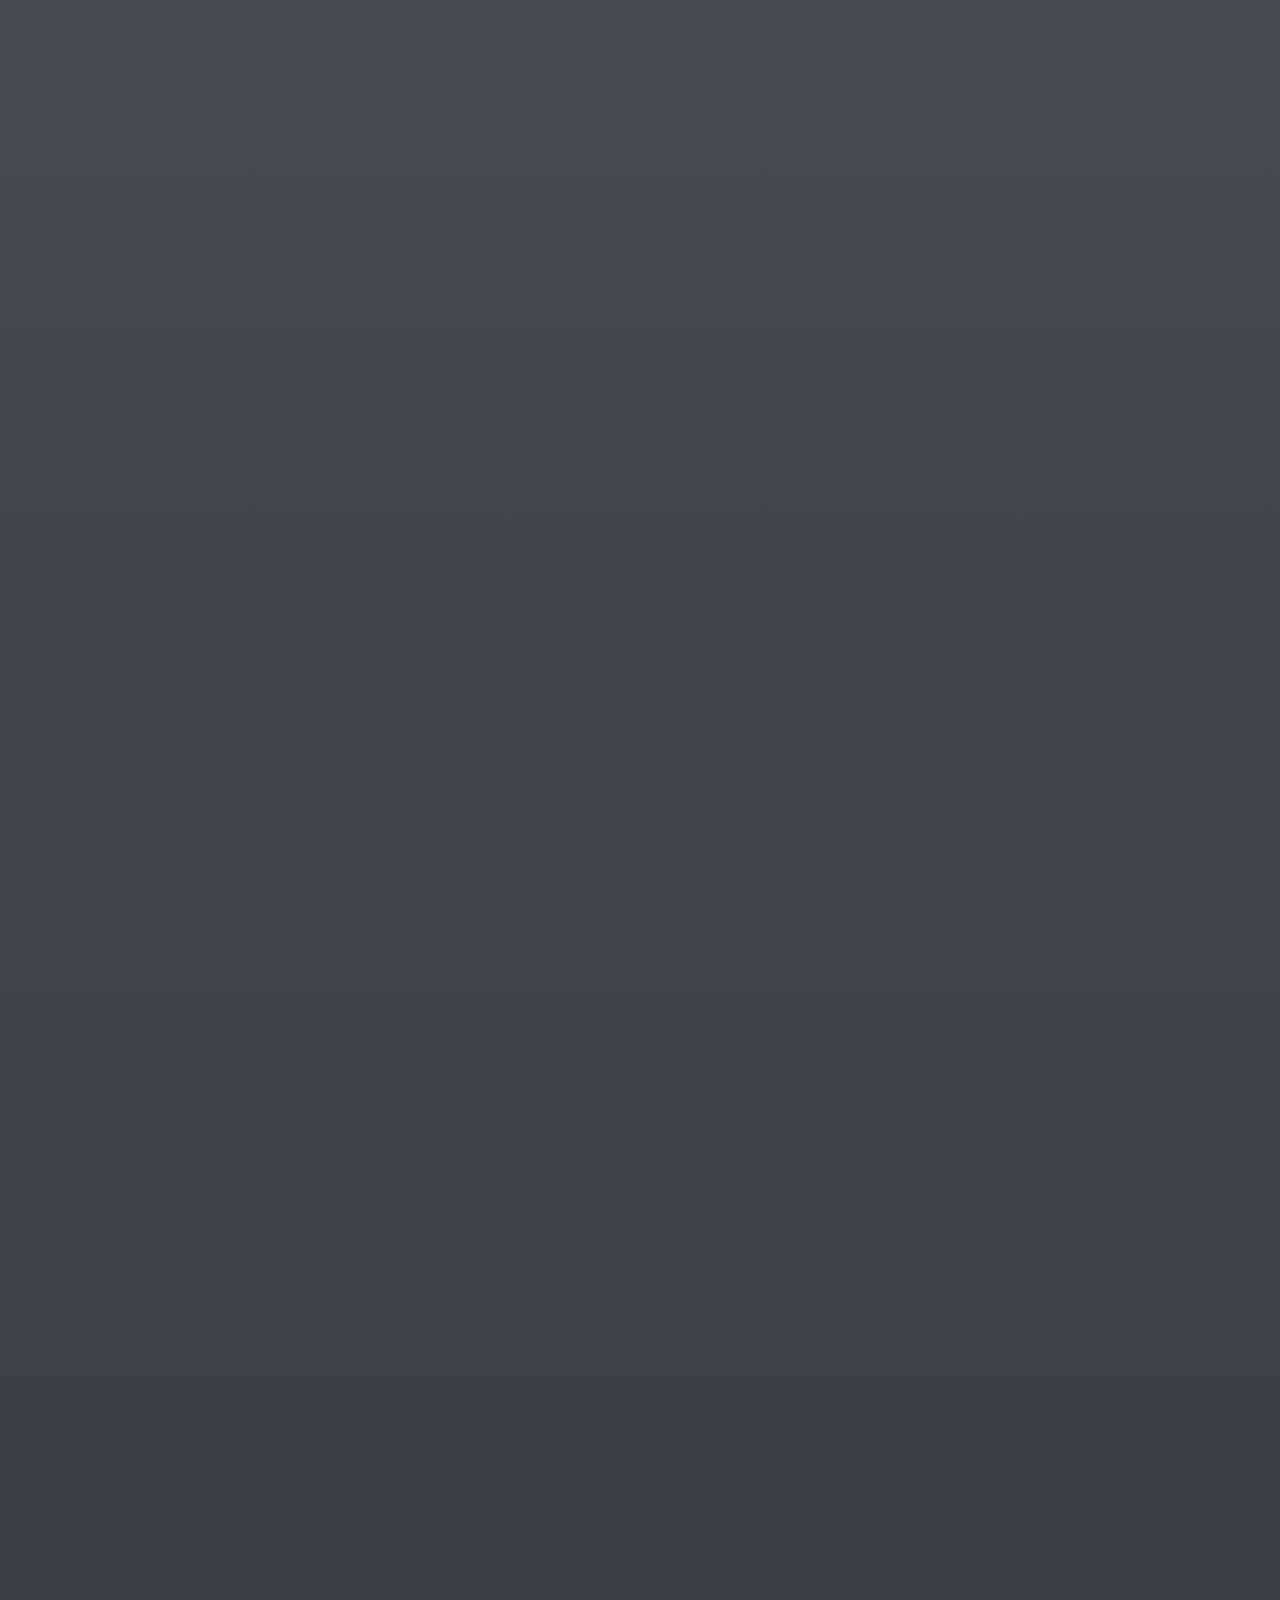
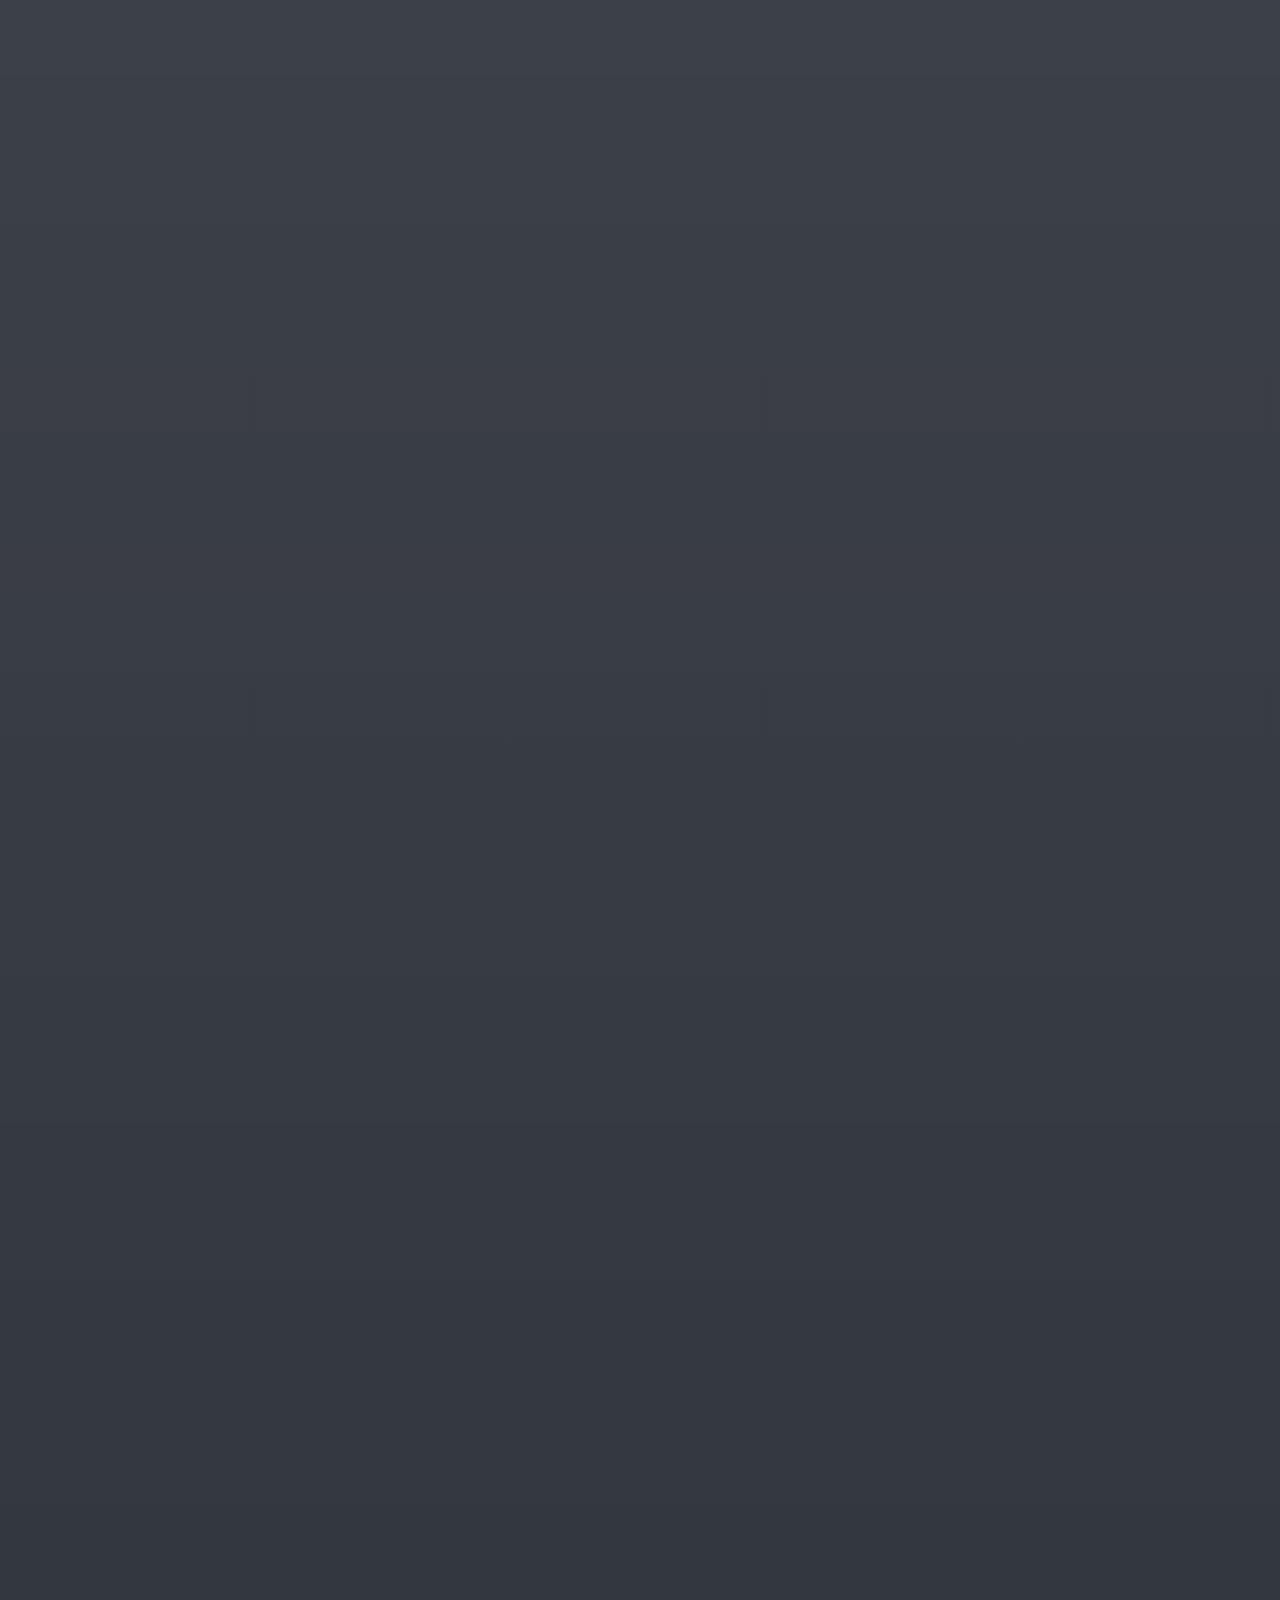
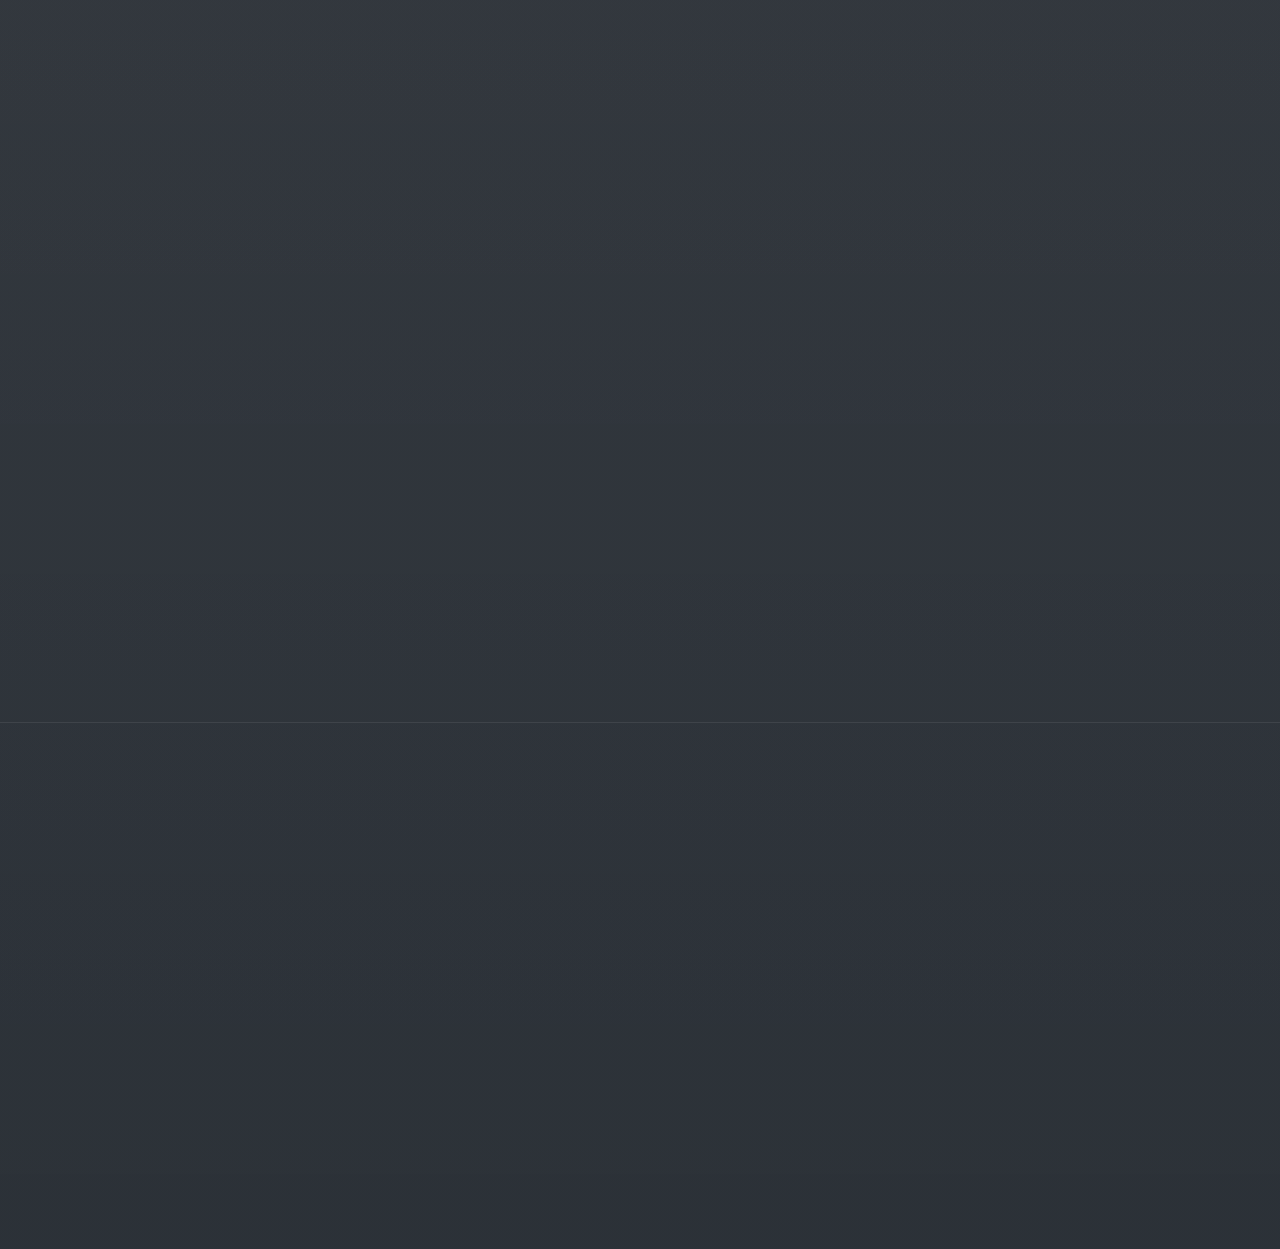
==== commit 1f9eb8cb: "Ajuste produtos e loja" ====
--- a/index.html
+++ b/index.html
@@ -87,7 +87,7 @@
       <a href="#qualidade">Qualidade</a>
       <a href="#avaliacoes">Avaliações</a>
       <a href="#contato">Contato</a>
-      <a class="nav__cta nav__cta--store" href="https://frontend-loja-mmpescados.vercel.app/" target="_blank" rel="noopener"><i class="fa-solid fa-bag-shopping"></i>Loja virtual</a>
+      <a class="nav__cta nav__cta--store" href="manutencao.html"><i class="fa-solid fa-bag-shopping"></i>Loja virtual</a>
     </nav>
   </header>
 
@@ -115,7 +115,7 @@
         </div>
 
         <div class="hero-media reveal">
-          <video id="heroVideo" autoplay muted loop playsinline poster="assets/img/fachada-mm-pescados.jpg" autoplay muted loop playsinline webkit-playsinline preload="auto">
+          <video id="heroVideo" autoplay muted loop playsinline poster="assets/img/fachada-mm-pescados.jpg" webkit-playsinline preload="metadata">
             <source src="assets/videos/v1.mp4" type="video/mp4">
           </video>
         </div>
@@ -145,56 +145,8 @@
           <h2>Seleção premium para sua mesa</h2>
         </div>
 
-        <div class="showcase-grid">
-          <div class="showcase-card reveal">
-            <div class="showcase-image">
-              <img src="assets/img/p4.jpeg" alt="Peixe Fresco Inteiro">
-              <img class="card-logo" src="assets/img/mm-logo-oficial.png" alt="MM Pescados">
-            </div>
-            <div class="showcase-content">
-              <h3>Tilápia Filé</h3>
-              <p>Filé premium</p>
-              <a href="https://wa.me/554830244024" class="btn-link">Ver produtos <i class="fa-solid fa-arrow-right"></i></a>
-            </div>
-          </div>
-
-          <div class="showcase-card reveal">
-            <div class="showcase-image">
-              <img src="assets/img/p2.jpeg" alt="Filés Premium">
-              <img class="card-logo" src="assets/img/mm-logo-oficial.png" alt="MM Pescados">
-            </div>
-            <div class="showcase-content">
-              <h3>Tilápia Inteira</h3>
-              <p>Frescor garantido</p>
-              <a href="https://wa.me/554830244024" class="btn-link">Ver produtos <i class="fa-solid fa-arrow-right"></i></a>
-            </div>
-          </div>
-
-          <div class="showcase-card reveal">
-            <div class="showcase-image">
-              <img src="assets/img/p5.png" alt="Frutos do Mar">
-              <img class="card-logo" src="assets/img/mm-logo-oficial.png" alt="MM Pescados">
-            </div>
-            <div class="showcase-content">
-              <h3>Tilápia Posta</h3>
-              <p>Cortes selecionados</p>
-              <a href="https://wa.me/554830244024" class="btn-link">Ver produtos <i class="fa-solid fa-arrow-right"></i></a>
-            </div>
-          </div>
-
-          <div class="showcase-card reveal">
-            <div class="showcase-image">
-              <img src="assets/img/p1.jpeg" alt="Congelados & Empanados">
-              <img class="card-logo" src="assets/img/mm-logo-oficial.png" alt="MM Pescados">
-            </div>
-            <div class="showcase-content">
-              <h3>Tilápia Descamada</h3>
-              <p>Prática e saborosa</p>
-              <a href="https://wa.me/554830244024" class="btn-link">Ver produtos <i class="fa-solid fa-arrow-right"></i></a>
-            </div>
-          </div>
-        </div>
-        <div class="products-more reveal"><a href="https://frontend-loja-mmpescados.vercel.app/" target="_blank" rel="noopener">Ver todos os produtos <i class="fa-solid fa-arrow-right"></i></a></div>
+        <div class="showcase-grid product-grid" id="productGrid" aria-live="polite"></div>
+        <div class="product-pagination reveal" id="productPagination" aria-label="Paginacao de produtos"></div>
       </div>
     </section>
 
@@ -202,7 +154,7 @@
     <section class="section sisbi-section" id="sisbi">
       <div class="container sisbi-grid">
         <div class="sisbi-image reveal">
-          <img src="assets/img/sisbi.jpg" alt="Sistema SISBI - Inspeção de Produtos de Origem Animal">
+          <img src="assets/img/sisbi.jpg" alt="Sistema SISBI - Inspeção de Produtos de Origem Animal" loading="lazy" decoding="async">
         </div>
 
         <div class="sisbi-content reveal">
@@ -394,7 +346,7 @@
           <i class="fa-solid fa-route"></i><span>Ver rota</span>
         </a>
 
-        <a class="btn-secondary" target="_blank" rel="noopener" href="https://frontend-loja-mmpescados.vercel.app/">
+        <a class="btn-secondary" href="manutencao.html">
           <i class="fa-solid fa-bag-shopping"></i><span>Loja virtual</span>
         </a>
       </div>
@@ -415,6 +367,56 @@
 
 </main>
 
+  <div class="product-modal" id="productModal" aria-hidden="true" role="dialog" aria-modal="true" aria-labelledby="productModalTitle">
+    <div class="product-modal__overlay" data-modal-close></div>
+    <div class="product-modal__dialog" role="document">
+      <button class="product-modal__close" type="button" data-modal-close aria-label="Fechar produto">
+        <i class="fa-solid fa-xmark"></i>
+      </button>
+
+      <div class="product-modal__gallery">
+        <div class="product-modal__badge" id="productModalBadge">
+          <i class="fa-solid fa-fish"></i><span>Produto MM Pescados</span>
+        </div>
+        <button class="product-modal__nav product-modal__nav--prev" type="button" id="modalPrev" aria-label="Imagem anterior">
+          <i class="fa-solid fa-chevron-left"></i>
+        </button>
+        <img id="modalImage" src="" alt="">
+        <button class="product-modal__nav product-modal__nav--next" type="button" id="modalNext" aria-label="Proxima imagem">
+          <i class="fa-solid fa-chevron-right"></i>
+        </button>
+        <div class="product-modal__dots" id="modalDots"></div>
+        <div class="product-modal__thumbs" id="modalThumbs" aria-label="Miniaturas do produto"></div>
+      </div>
+
+      <div class="product-modal__content">
+        <span id="productModalCategory">Produto MM Pescados</span>
+        <h3 id="productModalTitle"></h3>
+        <div class="product-modal__divider"><span></span><i class="fa-solid fa-fish"></i></div>
+        <p id="productModalDescription"></p>
+        <div class="product-modal__chips" aria-label="Diferenciais do produto">
+          <div><i class="fa-solid fa-fish"></i><span>Produto fresco selecionado</span></div>
+          <div><i class="fa-regular fa-snowflake"></i><span>Congelado na medida</span></div>
+          <div><i class="fa-solid fa-shield-halved"></i><span>Embalagem segura</span></div>
+        </div>
+        <div class="product-modal__info">
+          <div><i class="fa-solid fa-hand-point-right"></i><strong>Ideal para</strong><span id="productModalUse">Ensopados, moquecas, assados e caldeiradas.</span></div>
+          <div><i class="fa-regular fa-snowflake"></i><strong>Conservacao</strong><span>Manter congelado a -18°C ou mais frio.</span></div>
+          <div><i class="fa-solid fa-link"></i><strong>Informacao nutricional</strong><span>Fonte de proteinas, omega 3 e minerais essenciais.</span></div>
+        </div>
+        <a class="btn-primary product-modal__order" id="productModalOrder" href="https://wa.me/554830244024" target="_blank" rel="noopener">
+          <i class="fa-brands fa-whatsapp"></i><span>Fazer pedido no WhatsApp</span><small>Atendimento rapido e personalizado</small>
+        </a>
+      </div>
+      <div class="product-modal__footer" aria-hidden="true">
+        <div><i class="fa-solid fa-fish"></i><span>Peixes e frutos do mar sempre frescos</span></div>
+        <div><i class="fa-solid fa-shield-halved"></i><span>Selecionados com qualidade premium</span></div>
+        <div><i class="fa-solid fa-pen"></i><span>Cortes feitos com perfeicao</span></div>
+        <div><i class="fa-solid fa-sliders"></i><span>Sabor que transforma suas receitas</span></div>
+      </div>
+    </div>
+  </div>
+
   <a class="whatsapp-float whatsapp-pulse" href="https://wa.me/554830244024?text=Ol%C3%A1%2C%20vim%20pelo%20site%20da%20MM%20Pescados%20e%20quero%20fazer%20um%20pedido." target="_blank" rel="noopener" aria-label="Falar no WhatsApp">
     <i class="fa-brands fa-whatsapp"></i>
   </a>
@@ -422,7 +424,7 @@
   <footer class="footer">
     <div class="container footer__grid">
       <div class="footer__brand">
-        <img class="footer-logo" src="./assets/img/mm-logo-oficial.png" alt="MM Pescados" />
+        <img class="footer-logo" src="./assets/img/mm-logo-oficial.png" alt="MM Pescados" loading="lazy" decoding="async" />
         <strong>MM Pescados</strong>
         <p>Peixes frescos, filés premium, frutos do mar, congelados e empanados em Florianópolis.</p>
       </div>
@@ -447,6 +449,6 @@
     </div>
   </footer>
 
-  <script src="script.js"></script>
+  <script src="script.js" defer></script>
 </body>
 </html>
--- a/styles.css
+++ b/styles.css
@@ -6,6 +6,685 @@
 background-repeat:no-repeat !important;
 background-attachment:fixed !important;
 background-color:#020b14 !important;
+}
+
+/* Refinamento final: produtos, modais e manutencao */
+.showcase-section {
+  padding: 70px 0 92px !important;
+}
+
+.showcase-section .container {
+  width: min(1368px, calc(100% - 72px)) !important;
+  display: grid !important;
+  grid-template-columns: 330px 1fr !important;
+  gap: 36px !important;
+  align-items: start !important;
+}
+
+.showcase-section .section-header {
+  max-width: 310px !important;
+  margin: 38px 0 0 !important;
+  text-align: left !important;
+}
+
+.showcase-section .section-header .eyebrow {
+  width: auto !important;
+  justify-content: flex-start !important;
+  color: #1aa7ff !important;
+}
+
+.showcase-section .section-header h2 {
+  font-size: clamp(2.1rem, 3.1vw, 3.15rem) !important;
+  line-height: 1.14 !important;
+  letter-spacing: -0.065em !important;
+}
+
+.product-grid,
+.showcase-grid.product-grid {
+  grid-column: 2 !important;
+  display: grid !important;
+  grid-template-columns: repeat(4, minmax(0, 1fr)) !important;
+  gap: 22px !important;
+  margin: 0 !important;
+}
+
+.product-card,
+.showcase-card.product-card {
+  height: auto !important;
+  min-height: 0 !important;
+  aspect-ratio: 0.78 !important;
+  border-radius: 14px !important;
+  overflow: hidden !important;
+  border: 1px solid rgba(24, 151, 255, .9) !important;
+}
+
+.product-card__button {
+  display: flex !important;
+  align-items: stretch !important;
+  width: 100% !important;
+  height: 100% !important;
+}
+
+.product-card .showcase-image,
+.showcase-card.product-card .showcase-image {
+  position: absolute !important;
+  inset: 0 !important;
+  height: 100% !important;
+  border-radius: inherit !important;
+}
+
+.product-card .showcase-image > img:not(.card-logo) {
+  width: 100% !important;
+  height: 100% !important;
+  object-fit: cover !important;
+  transform: scale(1.01);
+}
+
+.product-card .showcase-image::after {
+  content: "" !important;
+  position: absolute !important;
+  inset: 0 !important;
+  background: linear-gradient(180deg, rgba(0, 0, 0, .16), rgba(0, 9, 18, .08) 38%, rgba(0, 8, 18, .92) 100%) !important;
+}
+
+.product-card .card-logo {
+  width: 84px !important;
+  height: 54px !important;
+  top: 12px !important;
+  right: 12px !important;
+  object-fit: contain !important;
+  background: rgba(0, 5, 12, .62) !important;
+  padding: 7px !important;
+}
+
+.product-card .showcase-content {
+  width: 100% !important;
+  position: relative !important;
+  z-index: 2 !important;
+  align-self: flex-end !important;
+  margin-top: auto !important;
+  padding: 0 18px 18px !important;
+}
+
+.product-card .showcase-content span {
+  display: inline-flex !important;
+  max-width: calc(100% - 96px) !important;
+  margin-bottom: 6px !important;
+  color: #3db9ff !important;
+  font-size: .72rem !important;
+  font-weight: 900 !important;
+  letter-spacing: .08em !important;
+  text-transform: uppercase !important;
+}
+
+.product-card .showcase-content h3 {
+  max-width: calc(100% - 28px) !important;
+  margin: 0 0 6px !important;
+  color: #fff !important;
+  font-size: clamp(1.08rem, 1.4vw, 1.35rem) !important;
+  line-height: 1.05 !important;
+  letter-spacing: -0.04em !important;
+  text-shadow: 0 2px 10px rgba(0, 0, 0, .45) !important;
+}
+
+.product-card .showcase-content p {
+  margin: 0 !important;
+  color: rgba(225, 244, 255, .88) !important;
+  font-size: .9rem !important;
+}
+
+.product-pagination {
+  grid-column: 2 !important;
+  display: flex !important;
+  justify-content: center !important;
+  align-items: center !important;
+  gap: 14px !important;
+  margin: 34px auto 0 !important;
+  padding: 12px 16px !important;
+  border: 1px solid rgba(24, 151, 255, .55) !important;
+  border-radius: 999px !important;
+  background: rgba(0, 10, 22, .58) !important;
+  box-shadow: 0 18px 48px rgba(0, 0, 0, .28) !important;
+}
+
+.product-pagination__btn {
+  width: 54px !important;
+  height: 54px !important;
+  border-radius: 50% !important;
+  font-size: 1.05rem !important;
+}
+
+.product-modal {
+  padding: clamp(14px, 3vw, 32px) !important;
+}
+
+.product-modal__dialog {
+  width: min(1080px, calc(100vw - 48px)) !important;
+  max-height: min(760px, calc(100dvh - 48px)) !important;
+  display: grid !important;
+  grid-template-columns: minmax(0, 1.12fr) minmax(330px, .88fr) !important;
+  overflow: hidden !important;
+  border-radius: 22px !important;
+}
+
+.product-modal__gallery {
+  min-height: 0 !important;
+  height: min(620px, calc(100dvh - 72px)) !important;
+  aspect-ratio: 4 / 3 !important;
+  background: #020912 !important;
+}
+
+.product-modal__gallery img {
+  width: 100% !important;
+  height: 100% !important;
+  min-height: 0 !important;
+  max-height: none !important;
+  aspect-ratio: auto !important;
+  object-fit: cover !important;
+  object-position: center !important;
+}
+
+.product-modal__close {
+  top: 16px !important;
+  right: 16px !important;
+  width: 46px !important;
+  height: 46px !important;
+  display: inline-grid !important;
+  place-items: center !important;
+}
+
+.product-modal__nav {
+  top: 50% !important;
+  width: 48px !important;
+  height: 48px !important;
+  display: inline-grid !important;
+  place-items: center !important;
+  transform: translateY(-50%) !important;
+}
+
+.product-modal__nav:hover {
+  transform: translateY(-50%) scale(1.04) !important;
+}
+
+.product-modal__content {
+  min-width: 0 !important;
+  padding: clamp(28px, 4vw, 48px) !important;
+  justify-content: center !important;
+}
+
+.product-modal__content h3 {
+  overflow-wrap: anywhere !important;
+}
+
+.product-modal__order {
+  width: 100% !important;
+  min-width: 0 !important;
+  min-height: 58px !important;
+  height: 58px !important;
+  border-radius: 14px !important;
+  white-space: normal !important;
+}
+
+.maintenance-page {
+  min-height: 100dvh !important;
+  display: grid !important;
+  place-items: center !important;
+  padding: 0 !important;
+  overflow-x: hidden !important;
+  background:
+    radial-gradient(circle at 70% 16%, rgba(20, 128, 255, .16), transparent 34rem),
+    linear-gradient(90deg, rgba(1, 8, 17, .97) 0%, rgba(2, 16, 30, .92) 48%, rgba(2, 16, 30, .72) 100%),
+    url("./assets/img/bg1.png") center/cover fixed no-repeat !important;
+}
+
+.maintenance-shell {
+  position: relative !important;
+  width: min(1440px, 100vw) !important;
+  min-height: min(980px, 100dvh) !important;
+  display: grid !important;
+  grid-template-columns: minmax(560px, .96fr) minmax(520px, 1.04fr) !important;
+  align-items: center !important;
+  gap: 42px !important;
+  padding: 78px 78px 54px !important;
+}
+
+.maintenance-logo {
+  position: absolute !important;
+  top: 0 !important;
+  left: 50% !important;
+  width: 218px !important;
+  height: 142px !important;
+  display: grid !important;
+  place-items: center !important;
+  padding: 26px 36px !important;
+  border: 1px solid rgba(255, 255, 255, .12) !important;
+  border-radius: 0 0 24px 24px !important;
+  background: rgba(3, 13, 24, .54) !important;
+  transform: translateX(-50%) !important;
+}
+
+.maintenance-logo img {
+  width: 142px !important;
+  height: auto !important;
+}
+
+.maintenance-content {
+  position: relative !important;
+  z-index: 2 !important;
+  max-width: 700px !important;
+  padding-top: 74px !important;
+  text-align: left !important;
+}
+
+.maintenance-kicker {
+  display: inline-flex !important;
+  align-items: center !important;
+  gap: 14px !important;
+  padding: 14px 22px !important;
+  border-radius: 999px !important;
+  border: 1px solid rgba(24, 151, 255, .62) !important;
+  color: #2caeff !important;
+  background: rgba(0, 15, 30, .5) !important;
+  font-size: .92rem !important;
+  font-weight: 900 !important;
+  letter-spacing: .08em !important;
+  text-transform: uppercase !important;
+}
+
+.maintenance-content h1 {
+  max-width: 650px !important;
+  margin: 28px 0 24px !important;
+  font-size: clamp(3.9rem, 5.3vw, 5.45rem) !important;
+  line-height: 1.04 !important;
+  letter-spacing: -0.07em !important;
+  color: #fff !important;
+}
+
+.maintenance-content h1 span {
+  color: #149bff !important;
+}
+
+.maintenance-content > p {
+  max-width: 650px !important;
+  margin: 0 !important;
+  color: rgba(234, 246, 255, .86) !important;
+  font-size: 1.24rem !important;
+  line-height: 1.75 !important;
+}
+
+.maintenance-whatsapp {
+  width: min(650px, 100%) !important;
+  display: grid !important;
+  grid-template-columns: auto minmax(0, 1fr) auto !important;
+  align-items: center !important;
+  gap: 20px !important;
+  margin: 34px 0 34px !important;
+  padding: 20px 26px !important;
+  border: 1px solid rgba(255, 255, 255, .14) !important;
+  border-radius: 16px !important;
+  background: rgba(255, 255, 255, .045) !important;
+}
+
+.maintenance-whatsapp > i {
+  width: 66px !important;
+  height: 66px !important;
+  display: grid !important;
+  place-items: center !important;
+  color: #fff !important;
+  border-radius: 50% !important;
+  background: #25d366 !important;
+  font-size: 2.55rem !important;
+}
+
+.maintenance-whatsapp strong {
+  display: block !important;
+  color: #fff !important;
+  font-size: 1.08rem !important;
+  margin-bottom: 5px !important;
+}
+
+.maintenance-whatsapp span {
+  color: rgba(235, 247, 255, .75) !important;
+}
+
+.maintenance-whatsapp a {
+  min-height: 58px !important;
+  display: inline-flex !important;
+  align-items: center !important;
+  justify-content: center !important;
+  gap: 10px !important;
+  padding: 0 24px !important;
+  border-radius: 12px !important;
+  color: #fff !important;
+  text-decoration: none !important;
+  font-weight: 900 !important;
+  white-space: nowrap !important;
+  background: linear-gradient(135deg, #2bd76d, #0fb452) !important;
+  box-shadow: 0 16px 34px rgba(18, 200, 92, .28) !important;
+}
+
+.maintenance-features {
+  width: min(650px, 100%) !important;
+  display: grid !important;
+  grid-template-columns: repeat(4, 1fr) !important;
+  gap: 0 !important;
+  margin: 40px 0 0 !important;
+  padding: 0 !important;
+  border-top: 1px solid rgba(255, 255, 255, .14) !important;
+  border-bottom: 1px solid rgba(255, 255, 255, .14) !important;
+}
+
+.maintenance-features div {
+  min-height: 118px !important;
+  display: grid !important;
+  place-items: center !important;
+  align-content: center !important;
+  gap: 10px !important;
+  padding: 14px 12px !important;
+  text-align: center !important;
+  color: rgba(235, 247, 255, .88) !important;
+  border-right: 1px solid rgba(255, 255, 255, .1) !important;
+}
+
+.maintenance-features div:last-child {
+  border-right: 0 !important;
+}
+
+.maintenance-features i {
+  color: #189fff !important;
+  font-size: 2.1rem !important;
+}
+
+.maintenance-thanks {
+  width: min(650px, 100%) !important;
+  margin-top: 28px !important;
+  padding-top: 24px !important;
+  text-align: center !important;
+  border-top: 1px solid rgba(255, 255, 255, .14) !important;
+}
+
+.maintenance-thanks strong,
+.maintenance-thanks span,
+.maintenance-thanks b {
+  display: block !important;
+}
+
+.maintenance-thanks strong {
+  color: #159cff !important;
+  font-size: 1.05rem !important;
+}
+
+.maintenance-thanks span {
+  margin: 8px 0 22px !important;
+  color: rgba(235, 247, 255, .76) !important;
+}
+
+.maintenance-thanks b {
+  color: #22a7ff !important;
+  letter-spacing: .35em !important;
+  text-transform: uppercase !important;
+}
+
+.maintenance-visual {
+  position: relative !important;
+  z-index: 1 !important;
+  align-self: stretch !important;
+  min-height: 680px !important;
+}
+
+.maintenance-visual::before {
+  content: "" !important;
+  position: absolute !important;
+  inset: 18% -18% 10% 2% !important;
+  border-radius: 34px !important;
+  background: url("./assets/FOTOS/Salmao/salmao files.jpeg") center/cover no-repeat !important;
+  box-shadow: 0 42px 110px rgba(0, 0, 0, .56) !important;
+  transform: rotate(-8deg) !important;
+}
+
+.maintenance-visual::after {
+  content: "" !important;
+  position: absolute !important;
+  inset: 0 !important;
+  background: linear-gradient(90deg, rgba(2, 11, 21, .62), transparent 42%) !important;
+}
+
+@media (max-width: 1180px) {
+  .showcase-section .container {
+    grid-template-columns: 1fr !important;
+    width: min(980px, calc(100% - 48px)) !important;
+  }
+
+  .showcase-section .section-header,
+  .product-grid,
+  .showcase-grid.product-grid,
+  .product-pagination {
+    grid-column: 1 !important;
+  }
+
+  .showcase-section .section-header {
+    max-width: 680px !important;
+    margin: 0 auto 28px !important;
+    text-align: center !important;
+  }
+
+  .product-grid,
+  .showcase-grid.product-grid {
+    grid-template-columns: repeat(3, minmax(0, 1fr)) !important;
+  }
+
+  .maintenance-shell {
+    grid-template-columns: 1fr !important;
+    min-height: auto !important;
+    padding: 170px 36px 44px !important;
+  }
+
+  .maintenance-content {
+    max-width: 760px !important;
+    margin: 0 auto !important;
+    padding-top: 0 !important;
+    text-align: center !important;
+  }
+
+  .maintenance-visual {
+    order: -1 !important;
+    min-height: 330px !important;
+  }
+
+  .maintenance-visual::before {
+    inset: 0 6% 10% 6% !important;
+  }
+}
+
+@media (max-width: 720px) {
+  .showcase-section {
+    padding: 46px 0 64px !important;
+  }
+
+  .showcase-section .container {
+    width: calc(100% - 28px) !important;
+    gap: 22px !important;
+  }
+
+  .product-grid,
+  .showcase-grid.product-grid {
+    grid-template-columns: repeat(2, minmax(0, 1fr)) !important;
+    gap: 12px !important;
+  }
+
+  .product-card,
+  .showcase-card.product-card {
+    aspect-ratio: .78 !important;
+    border-radius: 12px !important;
+  }
+
+  .product-card .card-logo {
+    width: 58px !important;
+    height: 40px !important;
+    top: 8px !important;
+    right: 8px !important;
+  }
+
+  .product-card .showcase-content {
+    padding: 0 10px 12px !important;
+  }
+
+  .product-card .showcase-content span {
+    display: none !important;
+  }
+
+  .product-card .showcase-content h3 {
+    max-width: 100% !important;
+    font-size: .98rem !important;
+  }
+
+  .product-card .showcase-content p {
+    font-size: .78rem !important;
+  }
+
+  .product-pagination {
+    gap: 9px !important;
+    padding: 10px !important;
+    border-radius: 18px !important;
+    flex-wrap: wrap !important;
+  }
+
+  .product-pagination__btn {
+    width: 46px !important;
+    height: 46px !important;
+  }
+
+  .product-modal {
+    padding: 10px !important;
+  }
+
+  .product-modal__dialog {
+    width: calc(100vw - 20px) !important;
+    max-height: calc(100dvh - 20px) !important;
+    grid-template-columns: 1fr !important;
+    overflow-y: auto !important;
+    border-radius: 18px !important;
+  }
+
+  .product-modal__gallery {
+    height: min(330px, 42dvh) !important;
+    aspect-ratio: 16 / 11 !important;
+  }
+
+  .product-modal__nav {
+    width: 42px !important;
+    height: 42px !important;
+  }
+
+  .product-modal__content {
+    padding: 24px 18px 18px !important;
+    gap: 14px !important;
+  }
+
+  .product-modal__content h3 {
+    font-size: 2rem !important;
+  }
+
+  .product-modal__order {
+    min-height: 56px !important;
+  }
+
+  .maintenance-shell {
+    width: 100vw !important;
+    min-height: 100dvh !important;
+    padding: 108px 18px 28px !important;
+    gap: 20px !important;
+  }
+
+  .maintenance-logo {
+    width: 144px !important;
+    height: 104px !important;
+    padding: 18px 22px !important;
+  }
+
+  .maintenance-logo img {
+    width: 106px !important;
+  }
+
+  .maintenance-visual {
+    min-height: 190px !important;
+  }
+
+  .maintenance-visual::before {
+    inset: 4% -18% 0 10% !important;
+    border-radius: 22px !important;
+  }
+
+  .maintenance-kicker {
+    padding: 11px 16px !important;
+    font-size: .74rem !important;
+  }
+
+  .maintenance-content h1 {
+    margin: 22px 0 16px !important;
+    font-size: clamp(2.25rem, 11.5vw, 3.45rem) !important;
+    line-height: 1.04 !important;
+  }
+
+  .maintenance-content > p {
+    font-size: .96rem !important;
+    line-height: 1.62 !important;
+  }
+
+  .maintenance-whatsapp {
+    grid-template-columns: 1fr !important;
+    justify-items: center !important;
+    text-align: center !important;
+    margin: 24px 0 26px !important;
+    padding: 18px !important;
+  }
+
+  .maintenance-whatsapp a {
+    width: 100% !important;
+    white-space: normal !important;
+  }
+
+  .maintenance-features {
+    grid-template-columns: repeat(2, 1fr) !important;
+    margin-top: 0 !important;
+  }
+
+  .maintenance-features div {
+    min-height: 96px !important;
+    font-size: .86rem !important;
+  }
+
+  .maintenance-features div:nth-child(2) {
+    border-right: 0 !important;
+  }
+
+  .maintenance-thanks {
+    margin-top: 20px !important;
+  }
+}
+
+@media (max-width: 720px) and (max-height: 430px) {
+  .maintenance-shell {
+    padding-top: 82px !important;
+  }
+
+  .maintenance-logo {
+    width: 118px !important;
+    height: 78px !important;
+  }
+
+  .maintenance-visual {
+    display: none !important;
+  }
+
+  .maintenance-content h1 {
+    font-size: 2.15rem !important;
+  }
+
+  .maintenance-features,
+  .maintenance-thanks {
+    display: none !important;
+  }
 }
 
 
@@ -5128,3 +5807,2554 @@
     margin-bottom: 16px !important;
   }
 }
+
+/* Final layout pass: header, hero, product grid, modal and maintenance page */
+.site-header {
+  width: min(1320px, calc(100% - 40px)) !important;
+  height: 74px !important;
+  top: 18px !important;
+  padding: 0 16px 0 18px !important;
+}
+
+.site-header .brand__logo {
+  width: 64px !important;
+  height: 48px !important;
+  flex-basis: 64px !important;
+  border-radius: 14px !important;
+}
+
+.site-header .brand__text {
+  font-size: 0.98rem !important;
+}
+
+.site-header .nav {
+  gap: 22px !important;
+}
+
+.site-header .nav a {
+  font-size: 0.9rem !important;
+}
+
+.site-header .nav__cta--store {
+  min-width: 170px !important;
+  height: 52px !important;
+  padding: 0 22px !important;
+  border-radius: 999px !important;
+}
+
+.hero-section,
+.hero-section.section {
+  min-height: auto !important;
+  padding: 124px 0 48px !important;
+}
+
+.hero-section .hero-grid,
+section.hero-section > .container.hero-grid,
+.container.hero-grid {
+  width: min(1320px, calc(100% - 48px)) !important;
+  grid-template-columns: minmax(0, 0.92fr) minmax(420px, 0.86fr) !important;
+  gap: clamp(32px, 5vw, 72px) !important;
+  align-items: center !important;
+}
+
+.hero-section .hero-content h1,
+.hero-content h1 {
+  max-width: 560px !important;
+  font-size: clamp(2.75rem, 4.1vw, 4.35rem) !important;
+  line-height: 1 !important;
+  letter-spacing: -0.06em !important;
+  margin: 22px 0 20px !important;
+}
+
+.hero-section .hero-content p,
+.hero-content p {
+  max-width: 560px !important;
+  font-size: 1rem !important;
+  line-height: 1.62 !important;
+  margin-bottom: 22px !important;
+}
+
+.hero-section .eyebrow,
+.hero-content .eyebrow {
+  min-width: 0 !important;
+  width: min(100%, 520px) !important;
+  padding: 9px 22px !important;
+  font-size: 0.76rem !important;
+}
+
+.hero-section .hero-actions,
+.hero-actions {
+  gap: 14px !important;
+}
+
+.hero-section .hero-actions .btn-primary,
+.hero-section .hero-actions .btn-secondary,
+.hero-actions .btn-primary,
+.hero-actions .btn-secondary {
+  min-width: 184px !important;
+  min-height: 54px !important;
+  height: 54px !important;
+  border-radius: 14px !important;
+  padding: 0 22px !important;
+}
+
+.hero-section .hero-media,
+.hero-media {
+  width: 100% !important;
+  max-width: 560px !important;
+  height: clamp(320px, 30vw, 420px) !important;
+  min-height: 0 !important;
+  justify-self: end !important;
+}
+
+.showcase-section {
+  padding: 54px 0 88px !important;
+}
+
+.showcase-section .container {
+  width: min(1320px, calc(100% - 48px)) !important;
+  display: block !important;
+}
+
+.showcase-section .section-header {
+  max-width: 760px !important;
+  margin: 0 0 30px !important;
+  text-align: left !important;
+}
+
+.showcase-section .section-header .eyebrow {
+  width: auto !important;
+}
+
+.product-grid,
+.showcase-grid.product-grid {
+  grid-column: auto !important;
+  display: grid !important;
+  grid-template-columns: repeat(5, minmax(0, 1fr)) !important;
+  gap: 18px !important;
+  margin: 0 !important;
+}
+
+.product-card,
+.showcase-card.product-card {
+  position: relative !important;
+  min-height: 286px !important;
+  height: 286px !important;
+  overflow: hidden !important;
+  transform: translateY(0);
+  animation: productCardIn 0.55s ease both;
+  animation-delay: calc(var(--card-index, 0) * 55ms);
+}
+
+.product-card:hover {
+  transform: translateY(-8px) !important;
+  box-shadow: 0 22px 46px rgba(0, 0, 0, 0.42), 0 0 0 1px rgba(30, 153, 255, 0.65) !important;
+}
+
+.product-card__button {
+  position: absolute;
+  inset: 0;
+  display: flex;
+  align-items: flex-end;
+  width: 100%;
+  height: 100%;
+  padding: 0;
+  border: 0;
+  color: inherit;
+  text-align: left;
+  cursor: pointer;
+  background: transparent;
+  font: inherit;
+}
+
+.product-card .showcase-content span {
+  display: inline-flex !important;
+  margin-bottom: 7px !important;
+  color: #66cfff !important;
+  font-size: 0.72rem !important;
+  font-weight: 900 !important;
+  letter-spacing: 0.08em !important;
+  text-transform: uppercase !important;
+}
+
+.product-card .showcase-content h3 {
+  font-size: clamp(1rem, 1.1vw, 1.18rem) !important;
+}
+
+.product-card .showcase-content p {
+  color: rgba(255, 255, 255, 0.82) !important;
+}
+
+.product-pagination {
+  display: flex !important;
+  justify-content: center !important;
+  gap: 10px !important;
+  margin-top: 28px !important;
+}
+
+.product-pagination__btn {
+  width: 44px;
+  height: 44px;
+  border: 1px solid rgba(24, 148, 255, 0.54);
+  border-radius: 12px;
+  color: #dff4ff;
+  background: rgba(0, 14, 28, 0.66);
+  cursor: pointer;
+  font-weight: 900;
+  box-shadow: inset 0 1px 0 rgba(255,255,255,.08);
+  transition: transform .2s ease, background .2s ease, border-color .2s ease;
+}
+
+.product-pagination__btn:hover,
+.product-pagination__btn.is-active {
+  transform: translateY(-2px);
+  border-color: rgba(88, 199, 255, 0.95);
+  background: linear-gradient(135deg, #1697ff, #0b66d8);
+}
+
+.product-modal {
+  position: fixed;
+  inset: 0;
+  z-index: 300;
+  display: grid;
+  place-items: center;
+  padding: 24px;
+  opacity: 0;
+  visibility: hidden;
+  transition: opacity .25s ease, visibility .25s ease;
+}
+
+.product-modal.is-open {
+  opacity: 1;
+  visibility: visible;
+}
+
+.modal-open {
+  overflow: hidden;
+}
+
+.product-modal__overlay {
+  position: absolute;
+  inset: 0;
+  background: rgba(0, 5, 11, 0.76);
+  backdrop-filter: blur(10px);
+}
+
+.product-modal__dialog {
+  position: relative;
+  width: min(980px, 100%);
+  display: grid;
+  grid-template-columns: minmax(0, 1.1fr) minmax(300px, .9fr);
+  overflow: hidden;
+  border-radius: 24px;
+  border: 1px solid rgba(80, 184, 255, 0.34);
+  background: linear-gradient(145deg, rgba(3, 14, 25, 0.98), rgba(3, 28, 48, 0.96));
+  box-shadow: 0 34px 100px rgba(0, 0, 0, 0.64);
+}
+
+.product-modal__close,
+.product-modal__nav {
+  border: 1px solid rgba(255,255,255,.15);
+  color: #fff;
+  background: rgba(2, 12, 24, 0.72);
+  cursor: pointer;
+  transition: transform .2s ease, background .2s ease;
+}
+
+.product-modal__close:hover,
+.product-modal__nav:hover {
+  transform: scale(1.04);
+  background: rgba(19, 146, 255, 0.72);
+}
+
+.product-modal__close {
+  position: absolute;
+  top: 14px;
+  right: 14px;
+  z-index: 3;
+  width: 42px;
+  height: 42px;
+  border-radius: 50%;
+}
+
+.product-modal__gallery {
+  position: relative;
+  min-height: 500px;
+  background: #020912;
+}
+
+.product-modal__gallery img {
+  width: 100%;
+  height: 100%;
+  min-height: 500px;
+  object-fit: cover;
+}
+
+.product-modal__nav {
+  position: absolute;
+  top: 50%;
+  z-index: 2;
+  width: 42px;
+  height: 42px;
+  border-radius: 50%;
+}
+
+.product-modal__nav--prev {
+  left: 14px;
+}
+
+.product-modal__nav--next {
+  right: 14px;
+}
+
+.product-modal__dots {
+  position: absolute;
+  left: 50%;
+  bottom: 16px;
+  display: flex;
+  gap: 8px;
+  transform: translateX(-50%);
+}
+
+.product-modal__dots button {
+  width: 10px;
+  height: 10px;
+  padding: 0;
+  border: 0;
+  border-radius: 50%;
+  background: rgba(255, 255, 255, 0.42);
+  cursor: pointer;
+}
+
+.product-modal__dots button.is-active {
+  width: 26px;
+  border-radius: 999px;
+  background: #25c766;
+}
+
+.product-modal__content {
+  display: flex;
+  flex-direction: column;
+  justify-content: center;
+  gap: 18px;
+  padding: 48px 38px;
+}
+
+.product-modal__content > span {
+  color: #39b7ff;
+  font-size: .78rem;
+  font-weight: 900;
+  letter-spacing: .12em;
+  text-transform: uppercase;
+}
+
+.product-modal__content h3 {
+  margin: 0;
+  color: #fff;
+  font-size: clamp(2rem, 4vw, 3.2rem);
+  line-height: 1;
+  letter-spacing: -0.055em;
+}
+
+.product-modal__content p {
+  margin: 0;
+  color: rgba(235, 247, 255, 0.8);
+  font-size: 1rem;
+  line-height: 1.75;
+}
+
+.product-modal__order {
+  width: 100%;
+  margin-top: 8px;
+}
+
+@keyframes productCardIn {
+  from {
+    opacity: 0;
+    transform: translateY(18px) scale(.98);
+  }
+  to {
+    opacity: 1;
+    transform: translateY(0) scale(1);
+  }
+}
+
+.maintenance-page {
+  min-height: 100vh;
+  display: grid;
+  place-items: center;
+  padding: 34px;
+  background:
+    radial-gradient(circle at 78% 20%, rgba(23, 132, 255, .18), transparent 32rem),
+    linear-gradient(90deg, rgba(1, 10, 20, .96), rgba(2, 15, 29, .78)),
+    url("./assets/img/bg1.png") center/cover fixed no-repeat;
+}
+
+.maintenance-shell {
+  width: min(1380px, 100%);
+  min-height: min(850px, calc(100vh - 68px));
+  position: relative;
+  display: grid;
+  grid-template-columns: minmax(0, .95fr) minmax(420px, 1.05fr);
+  align-items: center;
+  gap: 40px;
+}
+
+.maintenance-logo {
+  position: absolute;
+  top: 0;
+  left: 50%;
+  width: 190px;
+  padding: 24px 30px;
+  border: 1px solid rgba(255,255,255,.12);
+  border-radius: 0 0 24px 24px;
+  background: rgba(2, 11, 21, .46);
+  transform: translateX(-50%);
+}
+
+.maintenance-content {
+  padding-top: 92px;
+}
+
+.maintenance-kicker {
+  display: inline-flex;
+  align-items: center;
+  gap: 12px;
+  padding: 14px 22px;
+  border: 1px solid rgba(24,148,255,.58);
+  border-radius: 999px;
+  color: #25a8ff;
+  font-weight: 900;
+  letter-spacing: .08em;
+  text-transform: uppercase;
+  background: rgba(2, 18, 34, .56);
+}
+
+.maintenance-content h1 {
+  max-width: 640px;
+  margin: 30px 0 22px;
+  color: #fff;
+  font-size: clamp(3rem, 6vw, 5.2rem);
+  line-height: 1.02;
+  letter-spacing: -0.07em;
+  text-shadow: 0 5px 0 rgba(0,0,0,.3);
+}
+
+.maintenance-content h1 span {
+  color: #1697ff;
+}
+
+.maintenance-content > p {
+  max-width: 620px;
+  color: rgba(235,247,255,.84);
+  font-size: 1.22rem;
+  line-height: 1.75;
+}
+
+.maintenance-whatsapp {
+  width: min(620px, 100%);
+  display: grid;
+  grid-template-columns: auto 1fr auto;
+  align-items: center;
+  gap: 18px;
+  margin: 34px 0 28px;
+  padding: 20px 24px;
+  border: 1px solid rgba(255,255,255,.12);
+  border-radius: 16px;
+  background: rgba(255,255,255,.045);
+}
+
+.maintenance-whatsapp i {
+  color: #26d366;
+  font-size: 3.1rem;
+}
+
+.maintenance-whatsapp strong {
+  display: block;
+  margin-bottom: 4px;
+  color: #fff;
+}
+
+.maintenance-whatsapp span {
+  color: rgba(235,247,255,.72);
+}
+
+.maintenance-whatsapp a {
+  display: inline-flex;
+  align-items: center;
+  justify-content: center;
+  gap: 10px;
+  min-height: 56px;
+  padding: 0 24px;
+  border-radius: 12px;
+  color: #fff;
+  text-decoration: none;
+  font-weight: 900;
+  background: linear-gradient(135deg, #28d76d, #10a94e);
+}
+
+.maintenance-features {
+  width: min(620px, 100%);
+  display: grid;
+  grid-template-columns: repeat(4, 1fr);
+  gap: 0;
+  margin-top: 34px;
+  border-top: 1px solid rgba(255,255,255,.12);
+  border-bottom: 1px solid rgba(255,255,255,.12);
+}
+
+.maintenance-features div {
+  min-height: 112px;
+  display: grid;
+  place-items: center;
+  gap: 8px;
+  padding: 14px 10px;
+  text-align: center;
+  color: rgba(235,247,255,.88);
+  border-right: 1px solid rgba(255,255,255,.09);
+}
+
+.maintenance-features div:last-child {
+  border-right: 0;
+}
+
+.maintenance-features i {
+  color: #1697ff;
+  font-size: 2rem;
+}
+
+.maintenance-visual {
+  position: relative;
+  align-self: stretch;
+  min-height: 620px;
+}
+
+.maintenance-visual::before {
+  content: "";
+  position: absolute;
+  inset: 8% -7% 4% 4%;
+  background: url("./assets/FOTOS/Salmao/salmao files.jpeg") center/cover no-repeat;
+  border-radius: 34px;
+  transform: rotate(-8deg);
+  box-shadow: 0 42px 110px rgba(0,0,0,.56);
+}
+
+.maintenance-visual::after {
+  content: "";
+  position: absolute;
+  inset: 0;
+  background: linear-gradient(90deg, rgba(2,11,21,.74), transparent 42%);
+}
+
+@media (max-width: 1180px) {
+  .site-header .nav {
+    gap: 14px !important;
+  }
+
+  .site-header .nav a {
+    font-size: 0.82rem !important;
+  }
+
+  .product-grid,
+  .showcase-grid.product-grid {
+    grid-template-columns: repeat(3, minmax(0, 1fr)) !important;
+  }
+}
+
+@media (max-width: 980px) {
+  .hero-section .hero-grid,
+  section.hero-section > .container.hero-grid,
+  .container.hero-grid {
+    grid-template-columns: 1fr !important;
+    gap: 28px !important;
+  }
+
+  .hero-section .hero-media,
+  .hero-media {
+    justify-self: center !important;
+    max-width: 720px !important;
+  }
+
+  .product-modal__dialog {
+    grid-template-columns: 1fr;
+    max-height: calc(100vh - 32px);
+    overflow-y: auto;
+  }
+
+  .product-modal__gallery,
+  .product-modal__gallery img {
+    min-height: 360px;
+    height: 360px;
+  }
+
+  .maintenance-shell {
+    grid-template-columns: 1fr;
+  }
+
+  .maintenance-visual {
+    min-height: 360px;
+    order: -1;
+    margin-top: 90px;
+  }
+
+  .maintenance-content {
+    padding-top: 0;
+  }
+}
+
+@media (max-width: 720px) {
+  .site-header {
+    width: calc(100% - 24px) !important;
+    min-height: 66px !important;
+    height: 66px !important;
+    top: 10px !important;
+    padding: 0 12px !important;
+  }
+
+  .site-header .brand__logo {
+    width: 54px !important;
+    height: 42px !important;
+    flex-basis: 54px !important;
+  }
+
+  .site-header .brand__text {
+    font-size: .92rem !important;
+  }
+
+  .site-header .nav-toggle {
+    width: 42px !important;
+    height: 42px !important;
+    display: inline-flex !important;
+    align-items: center !important;
+    justify-content: center !important;
+  }
+
+  .site-header .nav {
+    top: calc(100% + 10px) !important;
+    max-height: calc(100vh - 92px) !important;
+    overflow-y: auto !important;
+  }
+
+  .hero-section,
+  .hero-section.section {
+    padding: 94px 0 34px !important;
+  }
+
+  .hero-section .hero-grid,
+  section.hero-section > .container.hero-grid,
+  .container.hero-grid {
+    width: calc(100% - 28px) !important;
+  }
+
+  .hero-section .hero-content,
+  .hero-content {
+    text-align: center !important;
+  }
+
+  .hero-section .hero-content h1,
+  .hero-content h1 {
+    max-width: 100% !important;
+    font-size: clamp(2.15rem, 10vw, 3rem) !important;
+    line-height: 1.02 !important;
+  }
+
+  .hero-section .hero-content p,
+  .hero-content p {
+    font-size: .96rem !important;
+    line-height: 1.58 !important;
+  }
+
+  .hero-section .hero-actions,
+  .hero-actions {
+    flex-direction: column !important;
+    align-items: stretch !important;
+  }
+
+  .hero-section .hero-media,
+  .hero-media {
+    height: 260px !important;
+    border-radius: 20px !important;
+  }
+
+  .showcase-section .container {
+    width: calc(100% - 28px) !important;
+  }
+
+  .showcase-section .section-header {
+    text-align: center !important;
+  }
+
+  .product-grid,
+  .showcase-grid.product-grid {
+    grid-template-columns: 1fr !important;
+  }
+
+  .product-card,
+  .showcase-card.product-card {
+    height: 292px !important;
+    min-height: 292px !important;
+  }
+
+  .product-modal {
+    padding: 12px;
+  }
+
+  .product-modal__dialog {
+    border-radius: 18px;
+  }
+
+  .product-modal__gallery,
+  .product-modal__gallery img {
+    min-height: 300px;
+    height: 300px;
+  }
+
+  .product-modal__content {
+    padding: 28px 20px 22px;
+  }
+
+  .product-modal__content h3 {
+    font-size: 2rem;
+  }
+
+  .maintenance-page {
+    padding: 18px;
+  }
+
+  .maintenance-shell {
+    min-height: auto;
+    gap: 24px;
+  }
+
+  .maintenance-logo {
+    width: 142px;
+    padding: 18px 22px;
+  }
+
+  .maintenance-visual {
+    min-height: 260px;
+    margin-top: 82px;
+  }
+
+  .maintenance-visual::before {
+    inset: 6% -20% 2% 10%;
+    border-radius: 24px;
+  }
+
+  .maintenance-content {
+    text-align: center;
+  }
+
+  .maintenance-kicker {
+    font-size: .8rem;
+  }
+
+  .maintenance-content h1 {
+    font-size: clamp(2.35rem, 13vw, 3.35rem);
+  }
+
+  .maintenance-content > p {
+    font-size: 1rem;
+  }
+
+  .maintenance-whatsapp {
+    grid-template-columns: 1fr;
+    justify-items: center;
+    text-align: center;
+  }
+
+  .maintenance-whatsapp a {
+    width: 100%;
+  }
+
+  .maintenance-features {
+    grid-template-columns: repeat(2, 1fr);
+  }
+
+  .maintenance-features div:nth-child(2) {
+    border-right: 0;
+  }
+}
+
+/* FINAL OVERRIDE - produtos, modal e manutencao */
+.showcase-section{padding:70px 0 92px!important;}
+.showcase-section .container{width:min(1368px,calc(100% - 72px))!important;display:grid!important;grid-template-columns:330px 1fr!important;gap:36px!important;align-items:start!important;}
+.showcase-section .section-header{max-width:310px!important;margin:38px 0 0!important;text-align:left!important;}
+.showcase-section .section-header .eyebrow{width:auto!important;justify-content:flex-start!important;color:#1aa7ff!important;}
+.showcase-section .section-header h2{font-size:clamp(2.1rem,3.1vw,3.15rem)!important;line-height:1.14!important;letter-spacing:-.065em!important;}
+.product-grid,.showcase-grid.product-grid{grid-column:2!important;display:grid!important;grid-template-columns:repeat(4,minmax(0,1fr))!important;gap:22px!important;margin:0!important;}
+.product-card,.showcase-card.product-card{height:auto!important;min-height:0!important;aspect-ratio:.78!important;border-radius:14px!important;overflow:hidden!important;border:1px solid rgba(24,151,255,.9)!important;animation:productCardIn .55s ease both!important;animation-delay:calc(var(--card-index,0) * 55ms)!important;}
+.product-card__button{position:absolute!important;inset:0!important;display:flex!important;align-items:stretch!important;width:100%!important;height:100%!important;padding:0!important;border:0!important;color:inherit!important;text-align:left!important;cursor:pointer!important;background:transparent!important;font:inherit!important;}
+.product-card .showcase-image,.showcase-card.product-card .showcase-image{position:absolute!important;inset:0!important;height:100%!important;border-radius:inherit!important;}
+.product-card .showcase-image>img:not(.card-logo){width:100%!important;height:100%!important;object-fit:cover!important;transform:scale(1.01)!important;}
+.product-card .showcase-image::after{content:""!important;position:absolute!important;inset:0!important;background:linear-gradient(180deg,rgba(0,0,0,.16),rgba(0,9,18,.08) 38%,rgba(0,8,18,.92) 100%)!important;}
+.product-card .card-logo{width:84px!important;height:54px!important;top:12px!important;right:12px!important;object-fit:contain!important;background:rgba(0,5,12,.62)!important;padding:7px!important;}
+.product-card .showcase-content{width:100%!important;position:relative!important;z-index:2!important;align-self:flex-end!important;margin-top:auto!important;padding:0 18px 18px!important;}
+.product-card .showcase-content span{display:inline-flex!important;max-width:calc(100% - 96px)!important;margin-bottom:6px!important;color:#3db9ff!important;font-size:.72rem!important;font-weight:900!important;letter-spacing:.08em!important;text-transform:uppercase!important;}
+.product-card .showcase-content h3{max-width:calc(100% - 28px)!important;margin:0 0 6px!important;color:#fff!important;font-size:clamp(1.08rem,1.4vw,1.35rem)!important;line-height:1.05!important;letter-spacing:-.04em!important;text-shadow:0 2px 10px rgba(0,0,0,.45)!important;}
+.product-card .showcase-content p{margin:0!important;color:rgba(225,244,255,.88)!important;font-size:.9rem!important;}
+.product-pagination{grid-column:2!important;display:flex!important;justify-content:center!important;align-items:center!important;gap:14px!important;margin:34px auto 0!important;padding:12px 16px!important;border:1px solid rgba(24,151,255,.55)!important;border-radius:999px!important;background:rgba(0,10,22,.58)!important;box-shadow:0 18px 48px rgba(0,0,0,.28)!important;}
+.product-pagination__btn{width:54px!important;height:54px!important;border-radius:50%!important;font-size:1.05rem!important;}
+.product-modal{padding:clamp(14px,3vw,32px)!important;}
+.product-modal__dialog{width:min(1080px,calc(100vw - 48px))!important;max-height:min(760px,calc(100dvh - 48px))!important;display:grid!important;grid-template-columns:minmax(0,1.12fr) minmax(330px,.88fr)!important;overflow:hidden!important;border-radius:22px!important;}
+.product-modal__gallery{min-height:0!important;height:min(620px,calc(100dvh - 72px))!important;aspect-ratio:4/3!important;background:#020912!important;}
+.product-modal__gallery img{width:100%!important;height:100%!important;min-height:0!important;max-height:none!important;aspect-ratio:auto!important;object-fit:cover!important;object-position:center!important;}
+.product-modal__close{top:16px!important;right:16px!important;width:46px!important;height:46px!important;display:inline-grid!important;place-items:center!important;}
+.product-modal__nav{top:50%!important;width:48px!important;height:48px!important;display:inline-grid!important;place-items:center!important;transform:translateY(-50%)!important;}
+.product-modal__nav:hover{transform:translateY(-50%) scale(1.04)!important;}
+.product-modal__content{min-width:0!important;padding:clamp(28px,4vw,48px)!important;justify-content:center!important;}
+.product-modal__content h3{overflow-wrap:anywhere!important;}
+.product-modal__order{width:100%!important;min-width:0!important;min-height:58px!important;height:58px!important;border-radius:14px!important;white-space:normal!important;}
+.maintenance-page{min-height:100dvh!important;display:grid!important;place-items:center!important;padding:0!important;overflow-x:hidden!important;background:radial-gradient(circle at 70% 16%,rgba(20,128,255,.16),transparent 34rem),linear-gradient(90deg,rgba(1,8,17,.97) 0%,rgba(2,16,30,.92) 48%,rgba(2,16,30,.72) 100%),url("./assets/img/bg1.png") center/cover fixed no-repeat!important;}
+.maintenance-shell{position:relative!important;width:min(1440px,100vw)!important;min-height:min(980px,100dvh)!important;display:grid!important;grid-template-columns:minmax(560px,.96fr) minmax(520px,1.04fr)!important;align-items:center!important;gap:42px!important;padding:78px 78px 54px!important;}
+.maintenance-logo{position:absolute!important;top:0!important;left:50%!important;width:218px!important;height:142px!important;display:grid!important;place-items:center!important;padding:26px 36px!important;border:1px solid rgba(255,255,255,.12)!important;border-radius:0 0 24px 24px!important;background:rgba(3,13,24,.54)!important;transform:translateX(-50%)!important;}
+.maintenance-logo img{width:142px!important;height:auto!important;}
+.maintenance-content{position:relative!important;z-index:2!important;max-width:700px!important;padding-top:74px!important;text-align:left!important;}
+.maintenance-kicker{display:inline-flex!important;align-items:center!important;gap:14px!important;padding:14px 22px!important;border-radius:999px!important;border:1px solid rgba(24,151,255,.62)!important;color:#2caeff!important;background:rgba(0,15,30,.5)!important;font-size:.92rem!important;font-weight:900!important;letter-spacing:.08em!important;text-transform:uppercase!important;}
+.maintenance-content h1{max-width:650px!important;margin:28px 0 24px!important;font-size:clamp(3.9rem,5.3vw,5.45rem)!important;line-height:1.04!important;letter-spacing:-.07em!important;color:#fff!important;}
+.maintenance-content h1 span{color:#149bff!important;}
+.maintenance-content>p{max-width:650px!important;margin:0!important;color:rgba(234,246,255,.86)!important;font-size:1.24rem!important;line-height:1.75!important;}
+.maintenance-whatsapp{width:min(650px,100%)!important;display:grid!important;grid-template-columns:auto minmax(0,1fr) auto!important;align-items:center!important;gap:20px!important;margin:34px 0!important;padding:20px 26px!important;border:1px solid rgba(255,255,255,.14)!important;border-radius:16px!important;background:rgba(255,255,255,.045)!important;}
+.maintenance-whatsapp>i{width:66px!important;height:66px!important;display:grid!important;place-items:center!important;color:#fff!important;border-radius:50%!important;background:#25d366!important;font-size:2.55rem!important;}
+.maintenance-whatsapp strong{display:block!important;color:#fff!important;font-size:1.08rem!important;margin-bottom:5px!important;}
+.maintenance-whatsapp span{color:rgba(235,247,255,.75)!important;}
+.maintenance-whatsapp a{min-height:58px!important;display:inline-flex!important;align-items:center!important;justify-content:center!important;gap:10px!important;padding:0 24px!important;border-radius:12px!important;color:#fff!important;text-decoration:none!important;font-weight:900!important;white-space:nowrap!important;background:linear-gradient(135deg,#2bd76d,#0fb452)!important;box-shadow:0 16px 34px rgba(18,200,92,.28)!important;}
+.maintenance-features{width:min(650px,100%)!important;display:grid!important;grid-template-columns:repeat(4,1fr)!important;gap:0!important;margin:40px 0 0!important;padding:0!important;border-top:1px solid rgba(255,255,255,.14)!important;border-bottom:1px solid rgba(255,255,255,.14)!important;}
+.maintenance-features div{min-height:118px!important;display:grid!important;place-items:center!important;align-content:center!important;gap:10px!important;padding:14px 12px!important;text-align:center!important;color:rgba(235,247,255,.88)!important;border-right:1px solid rgba(255,255,255,.1)!important;}
+.maintenance-features div:last-child{border-right:0!important;}
+.maintenance-features i{color:#189fff!important;font-size:2.1rem!important;}
+.maintenance-thanks{width:min(650px,100%)!important;margin-top:28px!important;padding-top:24px!important;text-align:center!important;border-top:1px solid rgba(255,255,255,.14)!important;}
+.maintenance-thanks strong,.maintenance-thanks span,.maintenance-thanks b{display:block!important;}
+.maintenance-thanks strong{color:#159cff!important;font-size:1.05rem!important;}
+.maintenance-thanks span{margin:8px 0 22px!important;color:rgba(235,247,255,.76)!important;}
+.maintenance-thanks b{color:#22a7ff!important;letter-spacing:.35em!important;text-transform:uppercase!important;}
+.maintenance-visual{position:relative!important;z-index:1!important;align-self:stretch!important;min-height:680px!important;}
+.maintenance-visual::before{content:""!important;position:absolute!important;inset:18% -18% 10% 2%!important;border-radius:34px!important;background:url("./assets/FOTOS/Salmao/salmao files.jpeg") center/cover no-repeat!important;box-shadow:0 42px 110px rgba(0,0,0,.56)!important;transform:rotate(-8deg)!important;}
+.maintenance-visual::after{content:""!important;position:absolute!important;inset:0!important;background:linear-gradient(90deg,rgba(2,11,21,.62),transparent 42%)!important;}
+@media (max-width:1180px){.showcase-section .container{grid-template-columns:1fr!important;width:min(980px,calc(100% - 48px))!important}.showcase-section .section-header,.product-grid,.showcase-grid.product-grid,.product-pagination{grid-column:1!important}.showcase-section .section-header{max-width:680px!important;margin:0 auto 28px!important;text-align:center!important}.product-grid,.showcase-grid.product-grid{grid-template-columns:repeat(3,minmax(0,1fr))!important}.maintenance-shell{grid-template-columns:1fr!important;min-height:auto!important;padding:170px 36px 44px!important}.maintenance-content{max-width:760px!important;margin:0 auto!important;padding-top:0!important;text-align:center!important}.maintenance-visual{order:-1!important;min-height:330px!important}.maintenance-visual::before{inset:0 6% 10% 6%!important}}
+@media (max-width:720px){.showcase-section{padding:46px 0 64px!important}.showcase-section .container{width:calc(100% - 28px)!important;gap:22px!important}.product-grid,.showcase-grid.product-grid{grid-template-columns:repeat(2,minmax(0,1fr))!important;gap:12px!important}.product-card,.showcase-card.product-card{aspect-ratio:.78!important;border-radius:12px!important}.product-card .card-logo{width:58px!important;height:40px!important;top:8px!important;right:8px!important}.product-card .showcase-content{padding:0 10px 12px!important}.product-card .showcase-content span{display:none!important}.product-card .showcase-content h3{max-width:100%!important;font-size:.98rem!important}.product-card .showcase-content p{font-size:.78rem!important}.product-pagination{gap:9px!important;padding:10px!important;border-radius:18px!important;flex-wrap:wrap!important}.product-pagination__btn{width:46px!important;height:46px!important}.product-modal{padding:10px!important}.product-modal__dialog{width:calc(100vw - 20px)!important;max-height:calc(100dvh - 20px)!important;grid-template-columns:1fr!important;overflow-y:auto!important;border-radius:18px!important}.product-modal__gallery{height:min(330px,42dvh)!important;aspect-ratio:16/11!important}.product-modal__nav{width:42px!important;height:42px!important}.product-modal__content{padding:24px 18px 18px!important;gap:14px!important}.product-modal__content h3{font-size:2rem!important}.product-modal__order{min-height:56px!important}.maintenance-shell{width:100vw!important;min-height:100dvh!important;padding:108px 18px 28px!important;gap:20px!important}.maintenance-logo{width:144px!important;height:104px!important;padding:18px 22px!important}.maintenance-logo img{width:106px!important}.maintenance-visual{min-height:190px!important}.maintenance-visual::before{inset:4% -18% 0 10%!important;border-radius:22px!important}.maintenance-kicker{padding:11px 16px!important;font-size:.74rem!important}.maintenance-content h1{margin:22px 0 16px!important;font-size:clamp(2.25rem,11.5vw,3.45rem)!important;line-height:1.04!important}.maintenance-content>p{font-size:.96rem!important;line-height:1.62!important}.maintenance-whatsapp{grid-template-columns:1fr!important;justify-items:center!important;text-align:center!important;margin:24px 0 26px!important;padding:18px!important}.maintenance-whatsapp a{width:100%!important;white-space:normal!important}.maintenance-features{grid-template-columns:repeat(2,1fr)!important;margin-top:0!important}.maintenance-features div{min-height:96px!important;font-size:.86rem!important}.maintenance-features div:nth-child(2){border-right:0!important}.maintenance-thanks{margin-top:20px!important}}
+@media (max-width:720px) and (max-height:430px){.maintenance-shell{padding-top:82px!important}.maintenance-logo{width:118px!important;height:78px!important}.maintenance-visual{display:none!important}.maintenance-content h1{font-size:2.15rem!important}.maintenance-features,.maintenance-thanks{display:none!important}}
+
+/* FINAL OVERRIDE 2 - correcoes de overflow e modal mobile */
+html:has(body.maintenance-page){overflow-x:hidden!important;}
+body.maintenance-page{overflow-x:hidden!important;}
+.maintenance-shell{overflow:hidden!important;}
+.maintenance-visual{overflow:hidden!important;}
+.product-modal__gallery{width:100%!important;max-width:100%!important;overflow:hidden!important;}
+.product-modal__gallery img{display:block!important;width:100%!important;max-width:100%!important;}
+.product-modal__nav--prev{left:14px!important;}
+.product-modal__nav--next{right:14px!important;}
+@media (max-width:720px){
+  .product-modal__gallery{width:100%!important;max-width:100%!important;aspect-ratio:auto!important;}
+  .product-modal__gallery img{width:100%!important;max-width:100%!important;}
+  .product-modal__nav--next{right:12px!important;}
+  .product-modal__nav--prev{left:12px!important;}
+  .maintenance-whatsapp{width:100%!important;max-width:100%!important;box-sizing:border-box!important;}
+}
+@media (max-width:720px) and (max-height:430px){
+  .product-modal__dialog{grid-template-columns:minmax(0,.46fr) minmax(0,.54fr)!important;overflow:hidden!important;}
+  .product-modal__gallery{height:100%!important;min-height:0!important;}
+  .product-modal__content{padding:18px 16px!important;gap:10px!important;}
+  .product-modal__content>span{font-size:.68rem!important;}
+  .product-modal__content h3{font-size:1.35rem!important;}
+  .product-modal__content p{font-size:.82rem!important;line-height:1.45!important;}
+  .product-modal__order{min-height:46px!important;height:46px!important;font-size:.82rem!important;}
+  .maintenance-shell{padding:72px 18px 18px!important;align-items:start!important;}
+  .maintenance-logo{width:112px!important;height:66px!important;padding:12px 18px!important;}
+  .maintenance-logo img{width:82px!important;}
+  .maintenance-content{max-width:680px!important;}
+  .maintenance-kicker{padding:8px 13px!important;font-size:.66rem!important;}
+  .maintenance-content h1{margin:12px 0 8px!important;font-size:1.85rem!important;line-height:1.02!important;}
+  .maintenance-content>p{font-size:.82rem!important;line-height:1.42!important;}
+  .maintenance-whatsapp{grid-template-columns:auto minmax(0,1fr) auto!important;text-align:left!important;justify-items:stretch!important;gap:12px!important;margin:14px auto 0!important;padding:12px!important;max-width:620px!important;}
+  .maintenance-whatsapp>i{width:46px!important;height:46px!important;font-size:1.8rem!important;}
+  .maintenance-whatsapp strong{font-size:.9rem!important;}
+  .maintenance-whatsapp span{font-size:.78rem!important;}
+  .maintenance-whatsapp a{width:auto!important;min-height:44px!important;padding:0 14px!important;font-size:.78rem!important;white-space:nowrap!important;}
+}
+
+@media (max-width:480px){
+  .maintenance-shell{padding:88px 18px 24px!important;gap:14px!important;}
+  .maintenance-content{width:calc(100vw - 36px)!important;max-width:calc(100vw - 36px)!important;margin:0 auto!important;}
+  .maintenance-visual{min-height:128px!important;}
+  .maintenance-visual::before{inset:0 -14% 0 12%!important;}
+  .maintenance-kicker{font-size:.68rem!important;padding:9px 13px!important;}
+  .maintenance-content h1{margin:16px 0 12px!important;font-size:2.35rem!important;}
+  .maintenance-content>p{font-size:.9rem!important;line-height:1.48!important;}
+  .maintenance-whatsapp{width:100%!important;max-width:100%!important;margin:18px 0 22px!important;padding:14px!important;}
+  .maintenance-whatsapp>i{width:54px!important;height:54px!important;font-size:2.1rem!important;}
+  .maintenance-features div{min-height:84px!important;padding:10px 8px!important;}
+}
+
+@media (max-width:480px){
+  .maintenance-whatsapp{width:calc(100vw - 36px)!important;max-width:calc(100vw - 36px)!important;justify-self:center!important;}
+}
+
+/* FINAL OVERRIDE 3 - neutraliza regras globais de whatsapp/botoes */
+.maintenance-whatsapp{position:relative!important;left:auto!important;right:auto!important;bottom:auto!important;z-index:2!important;}
+.maintenance-whatsapp::before,.maintenance-whatsapp::after{content:none!important;display:none!important;}
+.product-modal__order,.product-modal__order:link,.product-modal__order:visited{display:inline-flex!important;align-items:center!important;justify-content:center!important;gap:12px!important;text-align:center!important;text-decoration:none!important;}
+.product-modal__order i,.product-modal__order svg{position:static!important;left:auto!important;right:auto!important;top:auto!important;bottom:auto!important;width:20px!important;height:20px!important;min-width:20px!important;margin:0!important;padding:0!important;transform:none!important;display:inline-flex!important;align-items:center!important;justify-content:center!important;font-size:1.15rem!important;line-height:1!important;}
+.product-modal__order span{position:static!important;display:inline!important;margin:0!important;padding:0!important;line-height:1.1!important;transform:none!important;}
+
+/* FINAL OVERRIDE 5 - manutencao limpa e foto 600x600 */
+body.maintenance-page .whatsapp-float,
+body.maintenance-page .whatsapp-pulse,
+body.maintenance-page .whatsapp-button,
+body.maintenance-page .floating-whatsapp,
+body.maintenance-page .whatsapp-fixed,
+body.maintenance-page [class*="floating-whatsapp"],
+body.maintenance-page [class*="whatsapp-float"]{
+  display:none!important;
+  opacity:0!important;
+  visibility:hidden!important;
+  pointer-events:none!important;
+}
+body.maintenance-page .maintenance-whatsapp > i{
+  display:none!important;
+}
+body.maintenance-page .maintenance-whatsapp,
+body.maintenance-page .maintenance-whatsapp *{
+  position:relative!important;
+}
+body.maintenance-page .maintenance-whatsapp::before,
+body.maintenance-page .maintenance-whatsapp::after,
+body.maintenance-page .maintenance-whatsapp *::before,
+body.maintenance-page .maintenance-whatsapp *::after{
+  content:none!important;
+  display:none!important;
+}
+body.maintenance-page .maintenance-whatsapp a,
+body.maintenance-page .maintenance-whatsapp a:link,
+body.maintenance-page .maintenance-whatsapp a:visited{
+  position:relative!important;
+  display:inline-flex!important;
+  align-items:center!important;
+  justify-content:center!important;
+  gap:12px!important;
+}
+body.maintenance-page .maintenance-whatsapp a i{
+  content:normal!important;
+  display:inline-flex!important;
+  align-items:center!important;
+  justify-content:center!important;
+  position:static!important;
+  width:20px!important;
+  height:20px!important;
+  min-width:20px!important;
+  margin:0!important;
+  padding:0!important;
+  color:#fff!important;
+  background:transparent!important;
+  border:0!important;
+  border-radius:0!important;
+  font-size:1.2rem!important;
+  line-height:1!important;
+  transform:none!important;
+  opacity:1!important;
+  visibility:visible!important;
+}
+body.maintenance-page .maintenance-whatsapp a i::before{
+  content:"\f232"!important;
+  display:block!important;
+  font-family:"Font Awesome 6 Brands"!important;
+  font-weight:400!important;
+  color:#fff!important;
+  font-size:1.2rem!important;
+  line-height:1!important;
+}
+body.maintenance-page .maintenance-shell{
+  grid-template-columns:minmax(520px,.95fr) 400px!important;
+  gap:52px!important;
+}
+body.maintenance-page .maintenance-visual{
+  width:400px!important;
+  max-width:400px!important;
+  height:400px!important;
+  min-height:400px!important;
+  align-self:center!important;
+  justify-self:end!important;
+  overflow:visible!important;
+}
+body.maintenance-page .maintenance-visual::before{
+  inset:0!important;
+  width:400px!important;
+  height:400px!important;
+  border-radius:28px!important;
+  transform:rotate(-7deg)!important;
+  transform-origin:center!important;
+}
+body.maintenance-page .maintenance-visual::after{
+  inset:-40px!important;
+  pointer-events:none!important;
+}
+body.maintenance-page .maintenance-features{
+  margin-top:28px!important;
+}
+body.maintenance-page .maintenance-thanks{
+  margin-top:22px!important;
+}
+@media (max-width:1180px){
+  body.maintenance-page .maintenance-shell{
+    grid-template-columns:1fr!important;
+  }
+  body.maintenance-page .maintenance-visual{
+    width:min(400px,calc(100vw - 72px))!important;
+    max-width:min(400px,calc(100vw - 72px))!important;
+    height:min(400px,calc(100vw - 72px))!important;
+    min-height:min(400px,calc(100vw - 72px))!important;
+    justify-self:center!important;
+  }
+  body.maintenance-page .maintenance-visual::before{
+    width:100%!important;
+    height:100%!important;
+  }
+}
+@media (max-width:720px){
+  body.maintenance-page .maintenance-visual{
+    width:min(420px,calc(100vw - 36px))!important;
+    max-width:min(420px,calc(100vw - 36px))!important;
+    height:min(260px,calc(100vw - 36px))!important;
+    min-height:min(260px,calc(100vw - 36px))!important;
+    overflow:hidden!important;
+  }
+  body.maintenance-page .maintenance-visual::before{
+    width:100%!important;
+    height:100%!important;
+    transform:rotate(-5deg) scale(1.04)!important;
+  }
+  body.maintenance-page .maintenance-whatsapp{
+    grid-template-columns:1fr auto!important;
+    text-align:left!important;
+    align-items:center!important;
+  }
+  body.maintenance-page .maintenance-whatsapp a{
+    width:auto!important;
+    min-width:170px!important;
+    white-space:nowrap!important;
+  }
+}
+@media (max-width:480px){
+  body.maintenance-page .maintenance-whatsapp{
+    grid-template-columns:1fr!important;
+    text-align:center!important;
+    justify-items:center!important;
+  }
+  body.maintenance-page .maintenance-whatsapp a{
+    width:100%!important;
+    min-width:0!important;
+  }
+}
+
+/* FINAL OVERRIDE 4 - vitrine de produtos como referencia */
+.showcase-section{
+  padding:120px 0 108px!important;
+  min-height:720px!important;
+  display:flex!important;
+  align-items:center!important;
+  background:
+    linear-gradient(180deg,rgba(0,0,0,.18),rgba(0,0,0,.2)),
+    rgba(1,10,20,.34)!important;
+}
+.showcase-section .container{
+  width:min(1360px,calc(100% - 72px))!important;
+  display:grid!important;
+  grid-template-columns:330px minmax(0,1fr)!important;
+  grid-template-rows:auto auto!important;
+  column-gap:42px!important;
+  row-gap:34px!important;
+  align-items:start!important;
+}
+.showcase-section .section-header{
+  grid-column:1!important;
+  grid-row:1 / span 2!important;
+  min-height:470px!important;
+  display:flex!important;
+  flex-direction:column!important;
+  align-items:flex-start!important;
+  justify-content:flex-start!important;
+  max-width:330px!important;
+  margin:24px 0 0!important;
+  text-align:left!important;
+}
+.showcase-section .section-header .eyebrow{
+  width:auto!important;
+  min-width:0!important;
+  padding:0!important;
+  border:0!important;
+  background:transparent!important;
+  box-shadow:none!important;
+  color:#1fa8ff!important;
+  font-size:.82rem!important;
+  letter-spacing:.36em!important;
+  justify-content:flex-start!important;
+}
+.showcase-section .section-header h2{
+  margin:48px 0 0!important;
+  color:#fff!important;
+  font-size:clamp(2.45rem,3.55vw,3.75rem)!important;
+  line-height:1.12!important;
+  letter-spacing:-.07em!important;
+  text-shadow:0 4px 0 rgba(0,0,0,.28)!important;
+}
+.products-view-all{
+  margin-top:auto!important;
+  min-width:292px!important;
+  min-height:58px!important;
+  display:inline-flex!important;
+  align-items:center!important;
+  justify-content:center!important;
+  gap:18px!important;
+  padding:0 28px!important;
+  border:1px solid rgba(24,151,255,.86)!important;
+  border-radius:20px!important;
+  color:#22a8ff!important;
+  background:rgba(0,10,22,.42)!important;
+  text-decoration:none!important;
+  font-weight:900!important;
+  font-size:1.03rem!important;
+  box-shadow:inset 0 1px 0 rgba(255,255,255,.08),0 18px 46px rgba(0,0,0,.28)!important;
+}
+.products-view-all i{
+  position:static!important;
+  width:auto!important;
+  height:auto!important;
+  margin:0!important;
+  color:#22a8ff!important;
+  transform:none!important;
+}
+.product-grid,.showcase-grid.product-grid{
+  grid-column:2!important;
+  grid-row:1!important;
+  display:grid!important;
+  grid-template-columns:repeat(4,minmax(0,1fr))!important;
+  gap:18px!important;
+  margin:0!important;
+  align-items:stretch!important;
+}
+.product-card,.showcase-card.product-card{
+  height:auto!important;
+  min-height:0!important;
+  aspect-ratio:.66!important;
+  border-radius:14px!important;
+  border:1px solid rgba(24,151,255,.95)!important;
+  overflow:hidden!important;
+  box-shadow:0 18px 46px rgba(0,0,0,.32)!important;
+}
+.product-card .showcase-image::after{
+  background:linear-gradient(180deg,rgba(0,0,0,.05),rgba(0,8,16,.06) 46%,rgba(0,8,18,.9) 100%)!important;
+}
+.product-card .card-logo{
+  width:86px!important;
+  height:56px!important;
+  top:12px!important;
+  right:12px!important;
+  padding:7px!important;
+  background:rgba(0,4,12,.76)!important;
+}
+.product-card .showcase-content{
+  position:absolute!important;
+  inset:0 auto auto 0!important;
+  z-index:3!important;
+  width:100%!important;
+  padding:22px 108px 0 22px!important;
+  align-self:auto!important;
+  margin:0!important;
+}
+.product-card .showcase-content span{
+  display:none!important;
+}
+.product-card .showcase-content h3{
+  max-width:100%!important;
+  margin:0 0 12px!important;
+  color:#fff!important;
+  font-size:clamp(1.06rem,1.32vw,1.42rem)!important;
+  line-height:1.05!important;
+  letter-spacing:-.055em!important;
+  text-shadow:0 3px 8px rgba(0,0,0,.56)!important;
+}
+.product-card .showcase-content p{
+  max-width:100%!important;
+  margin:0!important;
+  color:#149bff!important;
+  font-size:clamp(.9rem,1.05vw,1.1rem)!important;
+  line-height:1.2!important;
+  text-shadow:0 2px 8px rgba(255,255,255,.22)!important;
+}
+.product-pagination{
+  grid-column:2!important;
+  grid-row:2!important;
+  width:auto!important;
+  display:flex!important;
+  justify-content:center!important;
+  align-items:center!important;
+  gap:16px!important;
+  margin:18px auto 0!important;
+  padding:0!important;
+  border:0!important;
+  border-radius:0!important;
+  background:transparent!important;
+  box-shadow:none!important;
+}
+.product-pagination__btn{
+  width:48px!important;
+  height:48px!important;
+  display:inline-grid!important;
+  place-items:center!important;
+  border-radius:50%!important;
+  border:1px solid rgba(24,151,255,.9)!important;
+  background:rgba(0,11,24,.58)!important;
+  color:#fff!important;
+  font-size:1rem!important;
+  font-weight:900!important;
+  box-shadow:0 12px 32px rgba(0,0,0,.28)!important;
+}
+.product-pagination__btn.is-active{
+  background:linear-gradient(135deg,#25a8ff,#0c7ae8)!important;
+  border-color:#25a8ff!important;
+  box-shadow:0 0 28px rgba(37,168,255,.56)!important;
+}
+.product-pagination__btn--arrow{
+  width:58px!important;
+  height:58px!important;
+  font-size:1.08rem!important;
+}
+.product-pagination__btn i{
+  position:static!important;
+  width:auto!important;
+  height:auto!important;
+  margin:0!important;
+  transform:none!important;
+}
+@media (max-width:1180px){
+  .showcase-section{padding:76px 0!important;min-height:auto!important;}
+  .showcase-section .container{grid-template-columns:1fr!important;width:min(860px,calc(100% - 40px))!important;row-gap:26px!important;}
+  .showcase-section .section-header{grid-column:1!important;grid-row:auto!important;min-height:0!important;max-width:680px!important;margin:0 auto!important;align-items:center!important;text-align:center!important;}
+  .showcase-section .section-header h2{margin-top:18px!important;}
+  .products-view-all{margin-top:26px!important;}
+  .product-grid,.showcase-grid.product-grid{grid-column:1!important;grid-row:auto!important;grid-template-columns:repeat(2,minmax(0,1fr))!important;}
+  .product-pagination{grid-column:1!important;grid-row:auto!important;flex-wrap:wrap!important;}
+}
+@media (max-width:720px){
+  .showcase-section{padding:54px 0 70px!important;}
+  .showcase-section .container{width:calc(100% - 28px)!important;gap:22px!important;}
+  .showcase-section .section-header .eyebrow{font-size:.72rem!important;letter-spacing:.24em!important;}
+  .showcase-section .section-header h2{font-size:2.35rem!important;}
+  .products-view-all{width:100%!important;min-width:0!important;min-height:54px!important;border-radius:16px!important;}
+  .product-grid,.showcase-grid.product-grid{grid-template-columns:1fr!important;gap:16px!important;}
+  .product-card,.showcase-card.product-card{aspect-ratio:.92!important;}
+  .product-card .showcase-content{padding:18px 92px 0 18px!important;}
+  .product-card .card-logo{width:70px!important;height:48px!important;}
+  .product-pagination{gap:10px!important;}
+  .product-pagination__btn{width:44px!important;height:44px!important;}
+  .product-pagination__btn--arrow{width:50px!important;height:50px!important;}
+}
+
+/* FINAL OVERRIDE 6 - alinhamento da manutencao com foto 400x400 */
+body.maintenance-page .maintenance-shell{
+  width:min(1180px,100vw)!important;
+  min-height:min(860px,100dvh)!important;
+  grid-template-columns:minmax(0,620px) 400px!important;
+  gap:64px!important;
+  justify-content:center!important;
+  align-items:center!important;
+  padding:116px 42px 42px!important;
+  margin:0 auto!important;
+}
+body.maintenance-page .maintenance-content{
+  width:620px!important;
+  max-width:620px!important;
+  padding-top:0!important;
+  align-self:center!important;
+}
+body.maintenance-page .maintenance-logo{
+  width:190px!important;
+  height:118px!important;
+  padding:20px 30px!important;
+}
+body.maintenance-page .maintenance-logo img{
+  width:126px!important;
+}
+body.maintenance-page .maintenance-content h1{
+  max-width:600px!important;
+  margin:26px 0 20px!important;
+  font-size:clamp(3.45rem,4.85vw,4.95rem)!important;
+}
+body.maintenance-page .maintenance-content>p{
+  max-width:600px!important;
+  font-size:1.08rem!important;
+}
+body.maintenance-page .maintenance-whatsapp,
+body.maintenance-page .maintenance-features,
+body.maintenance-page .maintenance-thanks{
+  width:600px!important;
+  max-width:600px!important;
+}
+body.maintenance-page .maintenance-whatsapp{
+  margin:30px 0 24px!important;
+}
+body.maintenance-page .maintenance-features{
+  margin-top:24px!important;
+}
+body.maintenance-page .maintenance-features div{
+  min-height:104px!important;
+}
+body.maintenance-page .maintenance-thanks{
+  margin-top:20px!important;
+  padding-top:20px!important;
+}
+body.maintenance-page .maintenance-visual{
+  width:400px!important;
+  max-width:400px!important;
+  height:400px!important;
+  min-height:400px!important;
+  justify-self:center!important;
+  align-self:center!important;
+}
+body.maintenance-page .maintenance-visual::before{
+  width:400px!important;
+  height:400px!important;
+}
+@media (max-width:1180px){
+  body.maintenance-page .maintenance-shell{
+    width:100vw!important;
+    min-height:100dvh!important;
+    grid-template-columns:1fr!important;
+    gap:28px!important;
+    padding:142px 28px 38px!important;
+  }
+  body.maintenance-page .maintenance-content{
+    width:min(620px,calc(100vw - 56px))!important;
+    max-width:min(620px,calc(100vw - 56px))!important;
+    text-align:center!important;
+    justify-self:center!important;
+  }
+  body.maintenance-page .maintenance-whatsapp,
+  body.maintenance-page .maintenance-features,
+  body.maintenance-page .maintenance-thanks{
+    width:100%!important;
+    max-width:100%!important;
+  }
+  body.maintenance-page .maintenance-visual{
+    width:min(400px,calc(100vw - 56px))!important;
+    max-width:min(400px,calc(100vw - 56px))!important;
+    height:min(400px,calc(100vw - 56px))!important;
+    min-height:min(400px,calc(100vw - 56px))!important;
+    order:-1!important;
+  }
+  body.maintenance-page .maintenance-visual::before{
+    width:100%!important;
+    height:100%!important;
+  }
+}
+@media (max-width:720px){
+  body.maintenance-page .maintenance-shell{
+    padding:108px 18px 28px!important;
+    gap:18px!important;
+  }
+  body.maintenance-page .maintenance-logo{
+    width:142px!important;
+    height:96px!important;
+    padding:16px 22px!important;
+  }
+  body.maintenance-page .maintenance-logo img{
+    width:104px!important;
+  }
+  body.maintenance-page .maintenance-content{
+    width:calc(100vw - 36px)!important;
+    max-width:calc(100vw - 36px)!important;
+  }
+  body.maintenance-page .maintenance-content h1{
+    font-size:2.55rem!important;
+  }
+  body.maintenance-page .maintenance-visual{
+    width:min(320px,calc(100vw - 36px))!important;
+    max-width:min(320px,calc(100vw - 36px))!important;
+    height:min(220px,calc(100vw - 36px))!important;
+    min-height:min(220px,calc(100vw - 36px))!important;
+  }
+}
+
+/* FINAL OVERRIDE 8 - breakpoints oficiais e performance */
+.sisbi-section,
+.about-section,
+.quality-section,
+.reviews-section,
+.contact-premium-section,
+.footer {
+  content-visibility: auto;
+  contain-intrinsic-size: 900px;
+}
+
+.maintenance-home-link {
+  width: fit-content !important;
+  display: inline-flex !important;
+  align-items: center !important;
+  justify-content: center !important;
+  gap: 10px !important;
+  min-height: 46px !important;
+  margin: -10px 0 24px !important;
+  padding: 0 18px !important;
+  border: 1px solid rgba(33, 159, 255, .58) !important;
+  border-radius: 999px !important;
+  color: #dff4ff !important;
+  background: rgba(0, 12, 26, .42) !important;
+  text-decoration: none !important;
+  font-weight: 900 !important;
+  box-shadow: inset 0 1px 0 rgba(255,255,255,.08) !important;
+}
+
+.maintenance-home-link i {
+  position: static !important;
+  width: auto !important;
+  height: auto !important;
+  margin: 0 !important;
+  color: #22a8ff !important;
+  transform: none !important;
+}
+
+@media (prefers-reduced-motion: reduce) {
+  *,
+  *::before,
+  *::after {
+    animation-duration: .01ms !important;
+    animation-iteration-count: 1 !important;
+    scroll-behavior: auto !important;
+    transition-duration: .01ms !important;
+  }
+}
+
+/* 2xl: 1536px */
+@media (min-width: 1536px) {
+  .site-header {
+    width: min(1440px, calc(100% - 64px)) !important;
+  }
+
+  .container,
+  .showcase-section .container {
+    width: min(1440px, calc(100% - 96px)) !important;
+  }
+}
+
+/* xl: 1280px */
+@media (max-width: 1280px) {
+  .site-header {
+    width: calc(100% - 36px) !important;
+  }
+
+  .site-header .nav {
+    gap: 14px !important;
+  }
+
+  .site-header .nav a {
+    font-size: .82rem !important;
+  }
+
+  .showcase-section .container {
+    grid-template-columns: 310px minmax(0, 1fr) !important;
+    column-gap: 34px !important;
+    width: calc(100% - 52px) !important;
+  }
+
+  .product-grid,
+  .showcase-grid.product-grid {
+    gap: 16px !important;
+  }
+}
+
+/* lg: 1024px */
+@media (max-width: 1024px) {
+  .site-header {
+    min-height: 70px !important;
+  }
+
+  .hero-section .hero-grid,
+  section.hero-section > .container.hero-grid,
+  .container.hero-grid {
+    grid-template-columns: 1fr !important;
+    max-width: 820px !important;
+    text-align: center !important;
+  }
+
+  .hero-content,
+  .hero-content h1,
+  .hero-content p {
+    text-align: center !important;
+    margin-left: auto !important;
+    margin-right: auto !important;
+  }
+
+  .hero-actions {
+    justify-content: center !important;
+  }
+
+  .hero-media {
+    justify-self: center !important;
+    max-width: 720px !important;
+  }
+
+  .showcase-section .container {
+    grid-template-columns: 1fr !important;
+    max-width: 860px !important;
+    row-gap: 28px !important;
+  }
+
+  .showcase-section .section-header {
+    grid-column: 1 !important;
+    grid-row: auto !important;
+    min-height: 0 !important;
+    max-width: 680px !important;
+    align-items: center !important;
+    text-align: center !important;
+    margin: 0 auto !important;
+  }
+
+  .product-grid,
+  .showcase-grid.product-grid,
+  .product-pagination {
+    grid-column: 1 !important;
+    grid-row: auto !important;
+  }
+
+  .product-grid,
+  .showcase-grid.product-grid {
+    grid-template-columns: repeat(2, minmax(0, 1fr)) !important;
+  }
+
+  body.maintenance-page .maintenance-shell {
+    grid-template-columns: 1fr !important;
+    padding: 132px 28px 40px !important;
+  }
+}
+
+/* md: 768px */
+@media (max-width: 768px) {
+  .site-header {
+    width: calc(100% - 24px) !important;
+    height: 66px !important;
+    min-height: 66px !important;
+    top: 10px !important;
+  }
+
+  .nav-toggle {
+    display: inline-flex !important;
+    align-items: center !important;
+    justify-content: center !important;
+  }
+
+  .site-header .nav {
+    position: absolute !important;
+    left: 0 !important;
+    right: 0 !important;
+    top: calc(100% + 10px) !important;
+    display: none !important;
+    flex-direction: column !important;
+    align-items: stretch !important;
+    gap: 0 !important;
+    padding: 12px !important;
+    border: 1px solid rgba(37, 160, 255, .34) !important;
+    border-radius: 22px !important;
+    background: rgba(1, 10, 20, .96) !important;
+    box-shadow: 0 22px 70px rgba(0,0,0,.42) !important;
+  }
+
+  .site-header .nav.is-open {
+    display: flex !important;
+  }
+
+  .site-header .nav a,
+  .site-header .nav__cta {
+    width: 100% !important;
+    min-height: 46px !important;
+    justify-content: center !important;
+  }
+
+  .hero-section,
+  .hero-section.section {
+    padding-top: 96px !important;
+  }
+
+  .hero-content h1 {
+    font-size: clamp(2.25rem, 9vw, 3.2rem) !important;
+  }
+
+  .benefits-pill,
+  .quality-grid,
+  .about-content,
+  .reviews-grid,
+  .contact-premium-grid {
+    grid-template-columns: 1fr !important;
+  }
+
+  .product-modal__dialog {
+    width: calc(100vw - 20px) !important;
+    max-height: calc(100dvh - 20px) !important;
+    grid-template-columns: 1fr !important;
+    overflow-y: auto !important;
+  }
+}
+
+/* sm: 640px */
+@media (max-width: 640px) {
+  .container,
+  .showcase-section .container {
+    width: calc(100% - 28px) !important;
+  }
+
+  .product-grid,
+  .showcase-grid.product-grid {
+    grid-template-columns: 1fr !important;
+  }
+
+  .product-card,
+  .showcase-card.product-card {
+    aspect-ratio: .92 !important;
+  }
+
+  .product-carousel__dots {
+    max-width: 144px !important;
+    flex-wrap: wrap !important;
+  }
+
+  .footer__grid,
+  .footer__bottom {
+    grid-template-columns: 1fr !important;
+    text-align: center !important;
+  }
+
+  body.maintenance-page .maintenance-whatsapp {
+    grid-template-columns: 1fr !important;
+    text-align: center !important;
+    justify-items: center !important;
+  }
+
+  body.maintenance-page .maintenance-home-link {
+    margin-left: auto !important;
+    margin-right: auto !important;
+  }
+}
+
+/* xs: 480px */
+@media (max-width: 480px) {
+  .brand__text {
+    font-size: .86rem !important;
+  }
+
+  .hero-actions .btn-primary,
+  .hero-actions .btn-secondary,
+  .contact-premium-actions .btn-primary,
+  .contact-premium-actions .btn-secondary {
+    width: 100% !important;
+    min-width: 0 !important;
+  }
+
+  .hero-media {
+    height: 240px !important;
+  }
+
+  .showcase-section .section-header h2,
+  .quality-header h2,
+  .about-header h2,
+  .section-header h2,
+  .contact-premium-content h2 {
+    font-size: clamp(2rem, 11vw, 2.55rem) !important;
+  }
+
+  .product-carousel__arrow {
+    width: 44px !important;
+    height: 44px !important;
+    flex-basis: 44px !important;
+  }
+
+  .whatsapp-float {
+    width: 62px !important;
+    height: 62px !important;
+    right: 18px !important;
+    bottom: 18px !important;
+  }
+
+  body.maintenance-page .maintenance-content h1 {
+    font-size: clamp(2.1rem, 12vw, 2.55rem) !important;
+  }
+}
+
+/* FINAL OVERRIDE 9 - visual premium do modal de produtos */
+.product-modal__dialog{
+  grid-template-columns:minmax(0,1.18fr) minmax(330px,.82fr)!important;
+  grid-template-rows:minmax(0,1fr) 66px!important;
+  border:1px solid rgba(33,159,255,.48)!important;
+  background:linear-gradient(135deg,rgba(2,12,24,.98),rgba(0,31,56,.96))!important;
+  box-shadow:0 34px 110px rgba(0,0,0,.72),inset 0 1px 0 rgba(255,255,255,.07)!important;
+}
+.product-modal__gallery{
+  grid-column:1!important;
+  grid-row:1!important;
+  position:relative!important;
+  height:100%!important;
+  min-height:0!important;
+  overflow:hidden!important;
+}
+.product-modal__gallery::after{
+  content:""!important;
+  position:absolute!important;
+  inset:0!important;
+  pointer-events:none!important;
+  background:linear-gradient(180deg,rgba(0,0,0,0) 45%,rgba(0,9,18,.82) 100%),linear-gradient(90deg,rgba(0,8,18,.18),transparent 34%)!important;
+  z-index:1!important;
+}
+.product-modal__gallery img#modalImage{
+  position:absolute!important;
+  inset:0!important;
+  width:100%!important;
+  height:100%!important;
+  object-fit:cover!important;
+}
+.product-modal__badge{
+  position:absolute!important;
+  top:18px!important;
+  left:22px!important;
+  z-index:4!important;
+  display:inline-flex!important;
+  align-items:center!important;
+  gap:8px!important;
+  max-width:70%!important;
+  min-height:30px!important;
+  padding:0 12px!important;
+  border:1px solid rgba(85,191,255,.2)!important;
+  border-radius:999px!important;
+  color:#e8f7ff!important;
+  background:rgba(2,21,38,.78)!important;
+  backdrop-filter:blur(8px)!important;
+  font-size:.66rem!important;
+  font-weight:900!important;
+  letter-spacing:.18em!important;
+  text-transform:uppercase!important;
+}
+.product-modal__badge i{
+  color:#1fa8ff!important;
+  font-size:.82rem!important;
+}
+.product-modal__nav{
+  z-index:5!important;
+  width:48px!important;
+  height:48px!important;
+  border-color:rgba(255,255,255,.24)!important;
+  background:rgba(0,8,18,.52)!important;
+  backdrop-filter:blur(8px)!important;
+}
+.product-modal__nav--prev{left:24px!important;}
+.product-modal__nav--next{right:24px!important;}
+.product-modal__thumbs{
+  position:absolute!important;
+  left:22px!important;
+  right:22px!important;
+  bottom:34px!important;
+  z-index:4!important;
+  display:grid!important;
+  grid-template-columns:repeat(5,minmax(0,1fr))!important;
+  gap:12px!important;
+}
+.product-modal__thumbs button{
+  position:relative!important;
+  height:78px!important;
+  padding:0!important;
+  overflow:hidden!important;
+  border:1px solid rgba(255,255,255,.14)!important;
+  border-radius:10px!important;
+  background:rgba(0,12,24,.46)!important;
+  cursor:pointer!important;
+  box-shadow:0 12px 28px rgba(0,0,0,.28)!important;
+}
+.product-modal__thumbs button.is-active{
+  border-color:#27a9ff!important;
+  box-shadow:0 0 0 2px rgba(39,169,255,.24),0 12px 28px rgba(0,0,0,.34)!important;
+}
+.product-modal__thumbs img{
+  width:100%!important;
+  height:100%!important;
+  object-fit:cover!important;
+}
+.product-modal__thumbs span{
+  position:absolute!important;
+  top:6px!important;
+  right:6px!important;
+  width:18px!important;
+  height:18px!important;
+  display:grid!important;
+  place-items:center!important;
+  border-radius:50%!important;
+  color:#fff!important;
+  background:rgba(0,11,22,.72)!important;
+  font-size:.65rem!important;
+  font-weight:900!important;
+}
+.product-modal__dots{
+  bottom:16px!important;
+  z-index:4!important;
+}
+.product-modal__dots button{
+  background:rgba(255,255,255,.28)!important;
+}
+.product-modal__dots button.is-active{
+  background:#25a8ff!important;
+}
+.product-modal__content{
+  grid-column:2!important;
+  grid-row:1!important;
+  justify-content:center!important;
+  gap:16px!important;
+  padding:58px 48px 44px!important;
+  background:radial-gradient(circle at top right,rgba(31,168,255,.12),transparent 18rem)!important;
+}
+.product-modal__content>span{
+  color:#38b8ff!important;
+  font-size:.72rem!important;
+  letter-spacing:.34em!important;
+}
+.product-modal__content h3{
+  margin:0!important;
+  color:#fff!important;
+  font-size:clamp(2.25rem,3.8vw,3.75rem)!important;
+  line-height:.98!important;
+  letter-spacing:-.07em!important;
+  text-shadow:0 4px 0 rgba(0,0,0,.22)!important;
+}
+.product-modal__divider{
+  display:flex!important;
+  align-items:center!important;
+  gap:10px!important;
+  color:#1fa8ff!important;
+}
+.product-modal__divider span{
+  width:44px!important;
+  height:2px!important;
+  border-radius:999px!important;
+  background:#1fa8ff!important;
+}
+.product-modal__divider i{
+  font-size:.82rem!important;
+}
+.product-modal__content p{
+  max-width:430px!important;
+  margin:0!important;
+  color:rgba(228,244,255,.82)!important;
+  font-size:.98rem!important;
+  line-height:1.72!important;
+}
+.product-modal__chips{
+  display:grid!important;
+  grid-template-columns:repeat(3,minmax(0,1fr))!important;
+  gap:10px!important;
+  margin:4px 0 8px!important;
+}
+.product-modal__chips div{
+  min-height:54px!important;
+  display:flex!important;
+  align-items:center!important;
+  gap:9px!important;
+  padding:10px!important;
+  border:1px solid rgba(60,178,255,.12)!important;
+  border-radius:10px!important;
+  background:rgba(16,74,120,.16)!important;
+  color:rgba(232,247,255,.82)!important;
+  font-size:.68rem!important;
+  line-height:1.25!important;
+}
+.product-modal__chips i,
+.product-modal__info i{
+  color:#1fa8ff!important;
+}
+.product-modal__info{
+  display:grid!important;
+  gap:13px!important;
+  padding-top:12px!important;
+  border-top:1px solid rgba(255,255,255,.07)!important;
+}
+.product-modal__info div{
+  display:grid!important;
+  grid-template-columns:18px 1fr!important;
+  column-gap:12px!important;
+  row-gap:3px!important;
+  align-items:start!important;
+}
+.product-modal__info i{
+  grid-row:1 / span 2!important;
+  margin-top:2px!important;
+  font-size:.86rem!important;
+}
+.product-modal__info strong{
+  color:#40bbff!important;
+  font-size:.7rem!important;
+  font-weight:900!important;
+  letter-spacing:.22em!important;
+  text-transform:uppercase!important;
+}
+.product-modal__info span{
+  color:rgba(231,246,255,.74)!important;
+  font-size:.78rem!important;
+  line-height:1.45!important;
+}
+.product-modal__order{
+  flex-direction:column!important;
+  gap:2px!important;
+  min-height:74px!important;
+  height:74px!important;
+  margin-top:8px!important;
+  border-radius:12px!important;
+  box-shadow:0 20px 42px rgba(21,135,255,.34)!important;
+}
+.product-modal__order i{
+  position:absolute!important;
+  left:72px!important;
+  top:50%!important;
+  transform:translateY(-50%)!important;
+}
+.product-modal__order span{
+  font-size:.98rem!important;
+  font-weight:900!important;
+}
+.product-modal__order small{
+  display:block!important;
+  color:rgba(255,255,255,.78)!important;
+  font-size:.72rem!important;
+  font-weight:700!important;
+}
+.product-modal__footer{
+  grid-column:1 / -1!important;
+  grid-row:2!important;
+  display:grid!important;
+  grid-template-columns:repeat(4,minmax(0,1fr))!important;
+  gap:0!important;
+  min-height:66px!important;
+  border-top:1px solid rgba(70,180,255,.12)!important;
+  background:linear-gradient(90deg,rgba(4,24,42,.8),rgba(2,18,34,.72))!important;
+}
+.product-modal__footer div{
+  display:flex!important;
+  align-items:center!important;
+  justify-content:center!important;
+  gap:12px!important;
+  padding:10px 18px!important;
+  color:rgba(232,247,255,.78)!important;
+  font-size:.72rem!important;
+  line-height:1.28!important;
+}
+.product-modal__footer i{
+  color:#1fa8ff!important;
+}
+@media (max-width:1024px){
+  .product-modal__dialog{
+    grid-template-columns:1fr!important;
+    grid-template-rows:auto auto auto!important;
+  }
+  .product-modal__gallery{
+    height:360px!important;
+  }
+  .product-modal__content{
+    grid-column:1!important;
+    grid-row:2!important;
+    padding:32px 24px!important;
+  }
+  .product-modal__footer{
+    grid-row:3!important;
+    grid-template-columns:repeat(2,minmax(0,1fr))!important;
+  }
+}
+@media (max-width:640px){
+  .product-modal__gallery{
+    height:310px!important;
+  }
+  .product-modal__thumbs{
+    left:14px!important;
+    right:14px!important;
+    bottom:30px!important;
+    gap:8px!important;
+  }
+  .product-modal__thumbs button{
+    height:58px!important;
+  }
+  .product-modal__content{
+    padding:26px 18px!important;
+  }
+  .product-modal__content h3{
+    font-size:2rem!important;
+  }
+  .product-modal__chips{
+    grid-template-columns:1fr!important;
+  }
+  .product-modal__order i{
+    position:static!important;
+    transform:none!important;
+  }
+  .product-modal__order{
+    flex-direction:row!important;
+    min-height:64px!important;
+    height:auto!important;
+  }
+  .product-modal__order small{
+    display:none!important;
+  }
+  .product-modal__footer{
+    display:none!important;
+  }
+}
+
+/* FINAL OVERRIDE 10 - CTA do modal alinhado */
+.product-modal__order,
+.product-modal__order:link,
+.product-modal__order:visited{
+  display:grid!important;
+  grid-template-columns:22px auto!important;
+  grid-template-rows:auto auto!important;
+  justify-content:center!important;
+  align-content:center!important;
+  align-items:center!important;
+  column-gap:12px!important;
+  row-gap:2px!important;
+  text-align:left!important;
+  position:relative!important;
+  padding:0 24px!important;
+}
+.product-modal__order i,
+.product-modal__order svg{
+  position:static!important;
+  grid-column:1!important;
+  grid-row:1 / span 2!important;
+  width:22px!important;
+  height:22px!important;
+  min-width:22px!important;
+  margin:0!important;
+  padding:0!important;
+  transform:none!important;
+  display:inline-grid!important;
+  place-items:center!important;
+  align-self:center!important;
+  justify-self:center!important;
+  font-size:1.24rem!important;
+  line-height:1!important;
+}
+.product-modal__order span{
+  grid-column:2!important;
+  grid-row:1!important;
+  display:block!important;
+  position:static!important;
+  margin:0!important;
+  padding:0!important;
+  line-height:1.08!important;
+  transform:none!important;
+  white-space:normal!important;
+}
+.product-modal__order small{
+  grid-column:2!important;
+  grid-row:2!important;
+  display:block!important;
+  margin:0!important;
+  padding:0!important;
+  line-height:1.15!important;
+  white-space:normal!important;
+}
+@media (max-width:1024px){
+  .product-modal__order,
+  .product-modal__order:link,
+  .product-modal__order:visited{
+    grid-template-columns:20px auto!important;
+    min-height:64px!important;
+    height:auto!important;
+    padding:0 18px!important;
+  }
+  .product-modal__order i,
+  .product-modal__order svg{
+    width:20px!important;
+    height:20px!important;
+    min-width:20px!important;
+  }
+  .product-modal__order small{
+    display:none!important;
+  }
+}
+@media (max-width:720px) and (max-height:430px){
+  .product-modal{
+    padding:10px!important;
+    align-items:center!important;
+  }
+  .product-modal__dialog{
+    width:calc(100vw - 20px)!important;
+    max-height:calc(100dvh - 20px)!important;
+    height:calc(100dvh - 20px)!important;
+    grid-template-columns:minmax(0,.46fr) minmax(0,.54fr)!important;
+    grid-template-rows:1fr!important;
+    overflow:hidden!important;
+  }
+  .product-modal__gallery{
+    grid-column:1!important;
+    grid-row:1!important;
+    height:100%!important;
+    min-height:0!important;
+    aspect-ratio:auto!important;
+  }
+  .product-modal__gallery img{
+    height:100%!important;
+    object-fit:cover!important;
+  }
+  .product-modal__thumbs,
+  .product-modal__dots{
+    display:none!important;
+  }
+  .product-modal__badge{
+    top:12px!important;
+    left:12px!important;
+    max-width:calc(100% - 24px)!important;
+    padding:7px 10px!important;
+    font-size:.54rem!important;
+  }
+  .product-modal__nav{
+    width:36px!important;
+    height:36px!important;
+  }
+  .product-modal__content{
+    grid-column:2!important;
+    grid-row:1!important;
+    height:100%!important;
+    min-height:0!important;
+    overflow-y:auto!important;
+    padding:18px 16px!important;
+    gap:10px!important;
+  }
+  .product-modal__category{
+    font-size:.62rem!important;
+  }
+  .product-modal__content h3{
+    font-size:1.45rem!important;
+    line-height:1.08!important;
+  }
+  .product-modal__content p,
+  .product-modal__info p{
+    font-size:.76rem!important;
+    line-height:1.42!important;
+  }
+  .product-modal__chips{
+    display:none!important;
+  }
+  .product-modal__chip{
+    min-height:34px!important;
+    padding:7px 8px!important;
+    font-size:.62rem!important;
+  }
+  .product-modal__info{
+    gap:7px!important;
+  }
+  .product-modal__info div:nth-child(n+2){
+    display:none!important;
+  }
+  .product-modal__info strong{
+    font-size:.62rem!important;
+  }
+  .product-modal__divider{
+    width:34px!important;
+    margin:0!important;
+  }
+  .product-modal__order,
+  .product-modal__order:link,
+  .product-modal__order:visited{
+    min-height:48px!important;
+    height:48px!important;
+    grid-template-columns:18px auto!important;
+    padding:0 12px!important;
+    margin-top:4px!important;
+    border-radius:12px!important;
+  }
+  .product-modal__order i,
+  .product-modal__order svg{
+    width:18px!important;
+    height:18px!important;
+    min-width:18px!important;
+    font-size:1rem!important;
+  }
+  .product-modal__order span{
+    font-size:.78rem!important;
+  }
+  .product-modal__footer{
+    display:none!important;
+  }
+  .product-modal__close{
+    width:34px!important;
+    height:34px!important;
+    top:10px!important;
+    right:10px!important;
+  }
+}
+
+/* FINAL OVERRIDE 7 - produtos em carrossel alinhado */
+.showcase-section{
+  min-height:720px!important;
+  padding:104px 0 92px!important;
+  display:flex!important;
+  align-items:center!important;
+}
+.showcase-section .container{
+  width:min(1420px,calc(100% - 72px))!important;
+  display:grid!important;
+  grid-template-columns:350px minmax(0,1fr)!important;
+  grid-template-rows:auto auto!important;
+  column-gap:46px!important;
+  row-gap:26px!important;
+  align-items:center!important;
+}
+.showcase-section .section-header{
+  grid-column:1!important;
+  grid-row:1 / span 2!important;
+  min-height:430px!important;
+  max-width:350px!important;
+  margin:0!important;
+  display:flex!important;
+  flex-direction:column!important;
+  justify-content:center!important;
+  align-items:flex-start!important;
+  text-align:left!important;
+}
+.showcase-section .section-header h2{
+  margin:46px 0 0!important;
+  font-size:clamp(2.8rem,3.65vw,4.05rem)!important;
+  line-height:1.08!important;
+}
+.products-view-all{
+  margin-top:120px!important;
+}
+.product-grid,.showcase-grid.product-grid{
+  grid-column:2!important;
+  grid-row:1!important;
+  position:relative!important;
+  display:grid!important;
+  grid-template-columns:repeat(4,minmax(0,1fr))!important;
+  gap:20px!important;
+  width:100%!important;
+  align-items:stretch!important;
+}
+.product-card,.showcase-card.product-card{
+  aspect-ratio:.68!important;
+  border-radius:14px!important;
+  transition:transform .35s ease,box-shadow .35s ease,border-color .35s ease!important;
+}
+.product-card:hover{
+  transform:translateY(-8px)!important;
+}
+.product-pagination{
+  grid-column:2!important;
+  grid-row:2!important;
+  position:relative!important;
+  width:100%!important;
+  min-height:72px!important;
+  display:flex!important;
+  align-items:center!important;
+  justify-content:center!important;
+  gap:22px!important;
+  margin:18px 0 0!important;
+  padding:0!important;
+  background:transparent!important;
+  border:0!important;
+  box-shadow:none!important;
+}
+.product-carousel__arrow{
+  width:58px!important;
+  height:58px!important;
+  display:inline-grid!important;
+  place-items:center!important;
+  border-radius:50%!important;
+  border:1px solid rgba(29,158,255,.86)!important;
+  color:#fff!important;
+  background:rgba(0,12,26,.7)!important;
+  cursor:pointer!important;
+  box-shadow:0 14px 34px rgba(0,0,0,.32),inset 0 1px 0 rgba(255,255,255,.08)!important;
+  transition:transform .22s ease,background .22s ease,border-color .22s ease!important;
+}
+.product-carousel__arrow:hover{
+  transform:translateY(-2px)!important;
+  background:rgba(23,145,255,.28)!important;
+  border-color:#28a8ff!important;
+}
+.product-carousel__arrow i{
+  position:static!important;
+  width:auto!important;
+  height:auto!important;
+  margin:0!important;
+  transform:none!important;
+  font-size:1.1rem!important;
+}
+.product-carousel__dots{
+  display:flex!important;
+  align-items:center!important;
+  justify-content:center!important;
+  gap:10px!important;
+  min-height:28px!important;
+  padding:0 8px!important;
+}
+.product-carousel__dot{
+  width:9px!important;
+  height:9px!important;
+  padding:0!important;
+  border:0!important;
+  border-radius:50%!important;
+  background:rgba(255,255,255,.26)!important;
+  cursor:pointer!important;
+  transition:width .22s ease,background .22s ease,box-shadow .22s ease!important;
+}
+.product-carousel__dot.is-active{
+  width:28px!important;
+  border-radius:999px!important;
+  background:#1fa8ff!important;
+  box-shadow:0 0 18px rgba(31,168,255,.6)!important;
+}
+@media (min-width:1181px){
+  .product-carousel__arrow--prev{
+    position:absolute!important;
+    left:0!important;
+  }
+  .product-carousel__arrow--next{
+    position:absolute!important;
+    right:0!important;
+  }
+  .product-carousel__dots{
+    padding:0 86px!important;
+  }
+}
+@media (max-width:1180px){
+  .showcase-section{
+    padding:78px 0!important;
+    min-height:auto!important;
+  }
+  .showcase-section .container{
+    width:min(880px,calc(100% - 40px))!important;
+    grid-template-columns:1fr!important;
+    row-gap:26px!important;
+  }
+  .showcase-section .section-header{
+    grid-column:1!important;
+    grid-row:auto!important;
+    min-height:0!important;
+    max-width:700px!important;
+    align-items:center!important;
+    text-align:center!important;
+  }
+  .showcase-section .section-header h2{
+    margin-top:18px!important;
+  }
+  .products-view-all{
+    margin-top:26px!important;
+  }
+  .product-grid,.showcase-grid.product-grid{
+    grid-column:1!important;
+    grid-row:auto!important;
+    grid-template-columns:repeat(2,minmax(0,1fr))!important;
+  }
+  .product-pagination{
+    grid-column:1!important;
+    grid-row:auto!important;
+  }
+}
+@media (max-width:720px){
+  .showcase-section .container{
+    width:calc(100% - 28px)!important;
+  }
+  .product-grid,.showcase-grid.product-grid{
+    grid-template-columns:1fr!important;
+    gap:16px!important;
+  }
+  .product-card,.showcase-card.product-card{
+    aspect-ratio:.92!important;
+  }
+  .product-pagination{
+    min-height:auto!important;
+    gap:14px!important;
+    flex-wrap:nowrap!important;
+  }
+  .product-carousel__arrow{
+    width:50px!important;
+    height:50px!important;
+    flex:0 0 50px!important;
+  }
+  .product-carousel__dots{
+    gap:8px!important;
+    min-width:0!important;
+    flex-wrap:wrap!important;
+  }
+}
+
+/* FINAL OVERRIDE 11 - proporcoes internas do modal */
+.loader.is-hidden{
+  pointer-events:none!important;
+  display:none!important;
+}
+.product-modal__content{
+  gap:18px!important;
+}
+.product-modal__content h3{
+  max-width:100%!important;
+  font-size:clamp(2.15rem,3.25vw,3.35rem)!important;
+  line-height:1.04!important;
+  letter-spacing:0!important;
+  text-wrap:balance!important;
+}
+.product-modal__content > p{
+  max-width:38ch!important;
+  font-size:1rem!important;
+  line-height:1.65!important;
+}
+.product-modal__chips{
+  gap:10px!important;
+}
+.product-modal__chip{
+  min-height:58px!important;
+  padding:12px 13px!important;
+  font-size:.74rem!important;
+  line-height:1.22!important;
+}
+.product-modal__info{
+  gap:15px!important;
+}
+.product-modal__info div{
+  gap:8px!important;
+}
+.product-modal__info p{
+  max-width:42ch!important;
+}
+.product-modal__thumbs{
+  left:50%!important;
+  right:auto!important;
+  bottom:34px!important;
+  width:fit-content!important;
+  inline-size:fit-content!important;
+  min-width:0!important;
+  max-width:calc(100% - 72px)!important;
+  transform:translateX(-50%)!important;
+  display:inline-flex!important;
+  justify-content:center!important;
+  gap:12px!important;
+  overflow-x:auto!important;
+  overflow-y:visible!important;
+  scrollbar-width:none!important;
+}
+.product-modal__thumbs::-webkit-scrollbar{
+  display:none!important;
+}
+.product-modal__thumbs button{
+  width:clamp(86px,8.2vw,108px)!important;
+  height:70px!important;
+  flex:0 0 clamp(86px,8.2vw,108px)!important;
+  border-radius:10px!important;
+}
+.product-modal__thumbs span{
+  width:22px!important;
+  height:22px!important;
+  font-size:.74rem!important;
+}
+.product-modal__dots{
+  left:50%!important;
+  bottom:13px!important;
+  transform:translateX(-50%)!important;
+  width:max-content!important;
+  justify-content:center!important;
+}
+.product-modal__order,
+.product-modal__order:link,
+.product-modal__order:visited{
+  width:min(100%,318px)!important;
+  min-height:64px!important;
+  height:64px!important;
+  margin:6px auto 0!important;
+  grid-template-columns:19px auto!important;
+  column-gap:10px!important;
+  padding:0 18px!important;
+  border-radius:12px!important;
+}
+.product-modal__order i,
+.product-modal__order svg{
+  width:19px!important;
+  height:19px!important;
+  min-width:19px!important;
+  font-size:1.08rem!important;
+}
+.product-modal__order span{
+  font-size:.9rem!important;
+  line-height:1.05!important;
+}
+.product-modal__order small{
+  font-size:.66rem!important;
+  line-height:1.08!important;
+}
+@media (max-width:1280px){
+  .product-modal__content h3{
+    font-size:clamp(2rem,3.1vw,3rem)!important;
+  }
+  .product-modal__content{
+    padding:34px!important;
+  }
+}
+@media (max-width:1024px){
+  .product-modal__thumbs{
+    max-width:calc(100% - 48px)!important;
+  }
+  .product-modal__thumbs button{
+    width:82px!important;
+    height:58px!important;
+    flex-basis:82px!important;
+  }
+  .product-modal__order,
+  .product-modal__order:link,
+  .product-modal__order:visited{
+    width:min(100%,360px)!important;
+    min-height:58px!important;
+    height:auto!important;
+  }
+}
+@media (max-width:640px){
+  .product-modal__content h3{
+    font-size:1.9rem!important;
+    line-height:1.08!important;
+  }
+  .product-modal__content > p{
+    max-width:none!important;
+    font-size:.9rem!important;
+  }
+  .product-modal__thumbs{
+    bottom:28px!important;
+    gap:8px!important;
+    max-width:calc(100% - 28px)!important;
+  }
+  .product-modal__thumbs button{
+    width:70px!important;
+    height:52px!important;
+    flex-basis:70px!important;
+  }
+  .product-modal__order,
+  .product-modal__order:link,
+  .product-modal__order:visited{
+    width:100%!important;
+  }
+}
+@media (max-width:720px) and (max-height:430px){
+  .product-modal__content{
+    gap:9px!important;
+  }
+  .product-modal__content h3{
+    font-size:1.35rem!important;
+  }
+  .product-modal__content > p{
+    font-size:.74rem!important;
+    line-height:1.38!important;
+  }
+  .product-modal__order,
+  .product-modal__order:link,
+  .product-modal__order:visited{
+    width:100%!important;
+    min-height:46px!important;
+    height:46px!important;
+    grid-template-columns:17px auto!important;
+  }
+  .product-modal__order i,
+  .product-modal__order svg{
+    width:17px!important;
+    height:17px!important;
+    min-width:17px!important;
+    font-size:.96rem!important;
+  }
+}
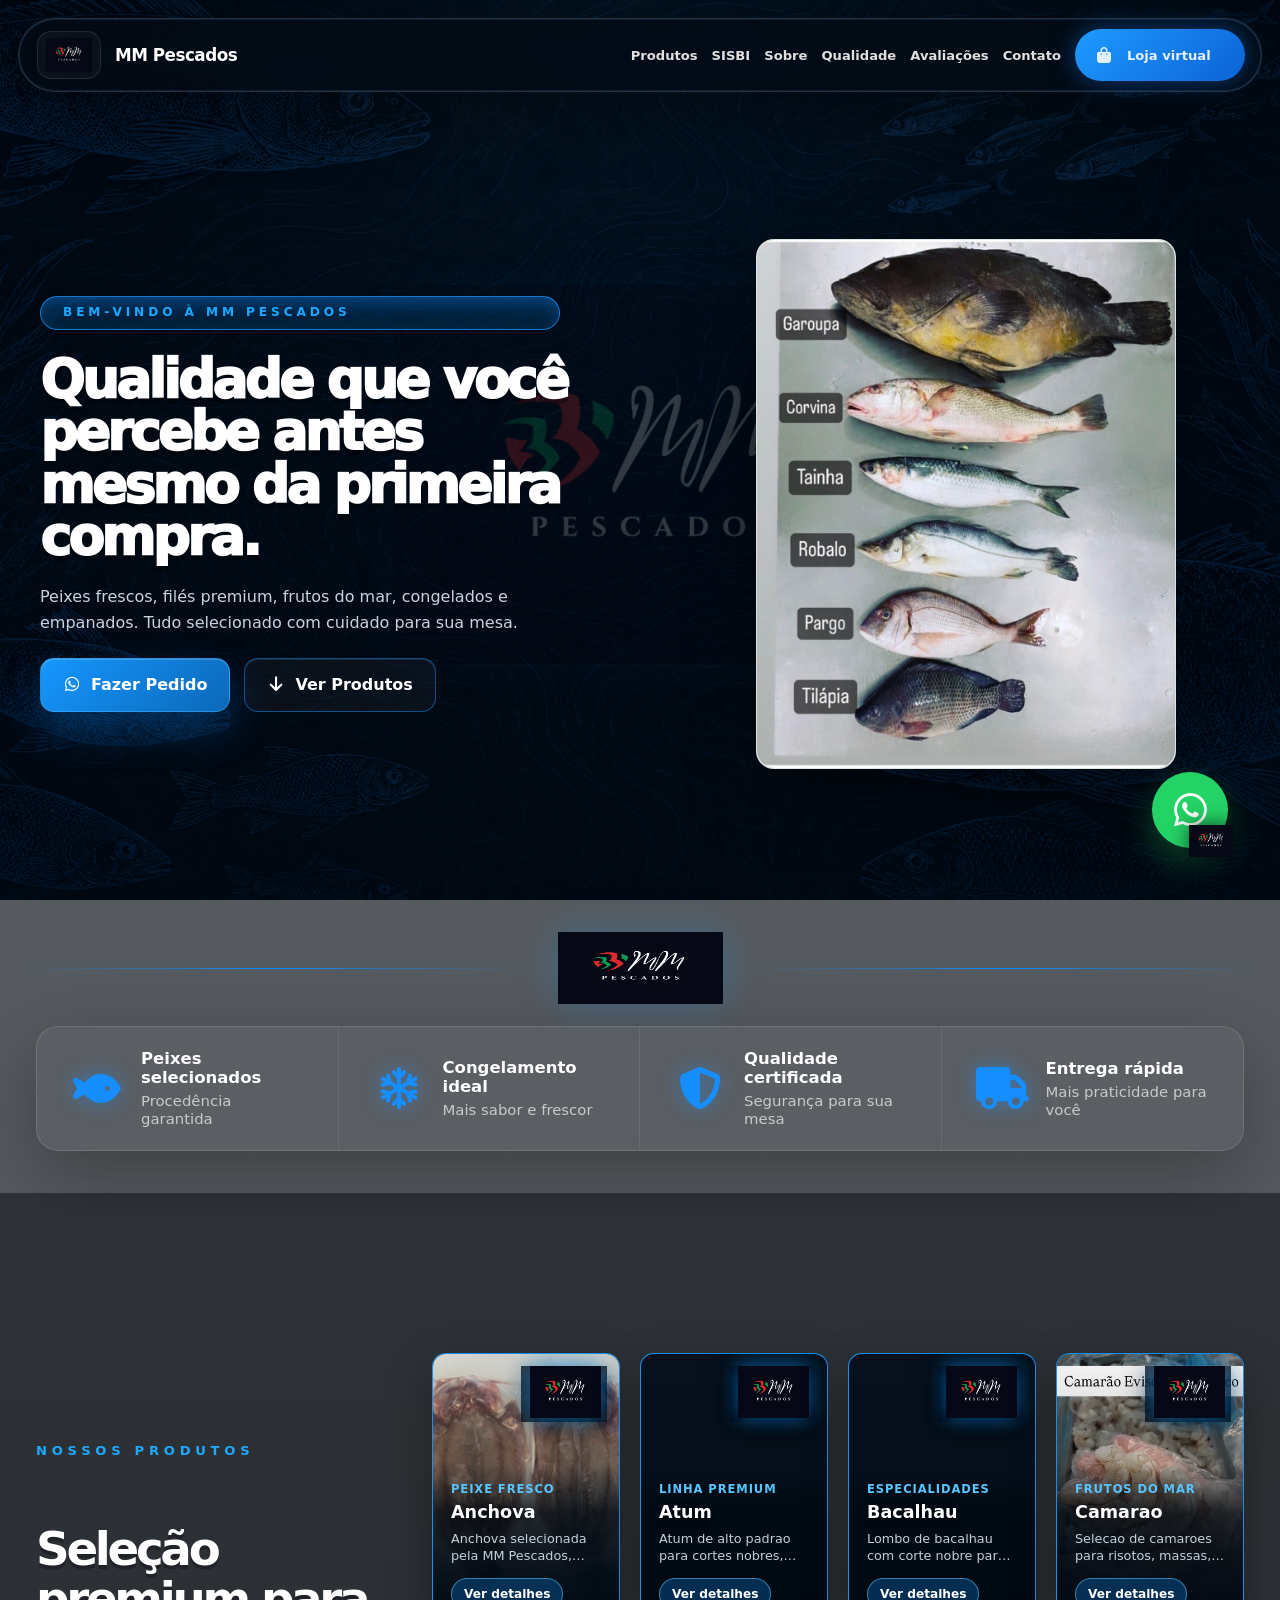
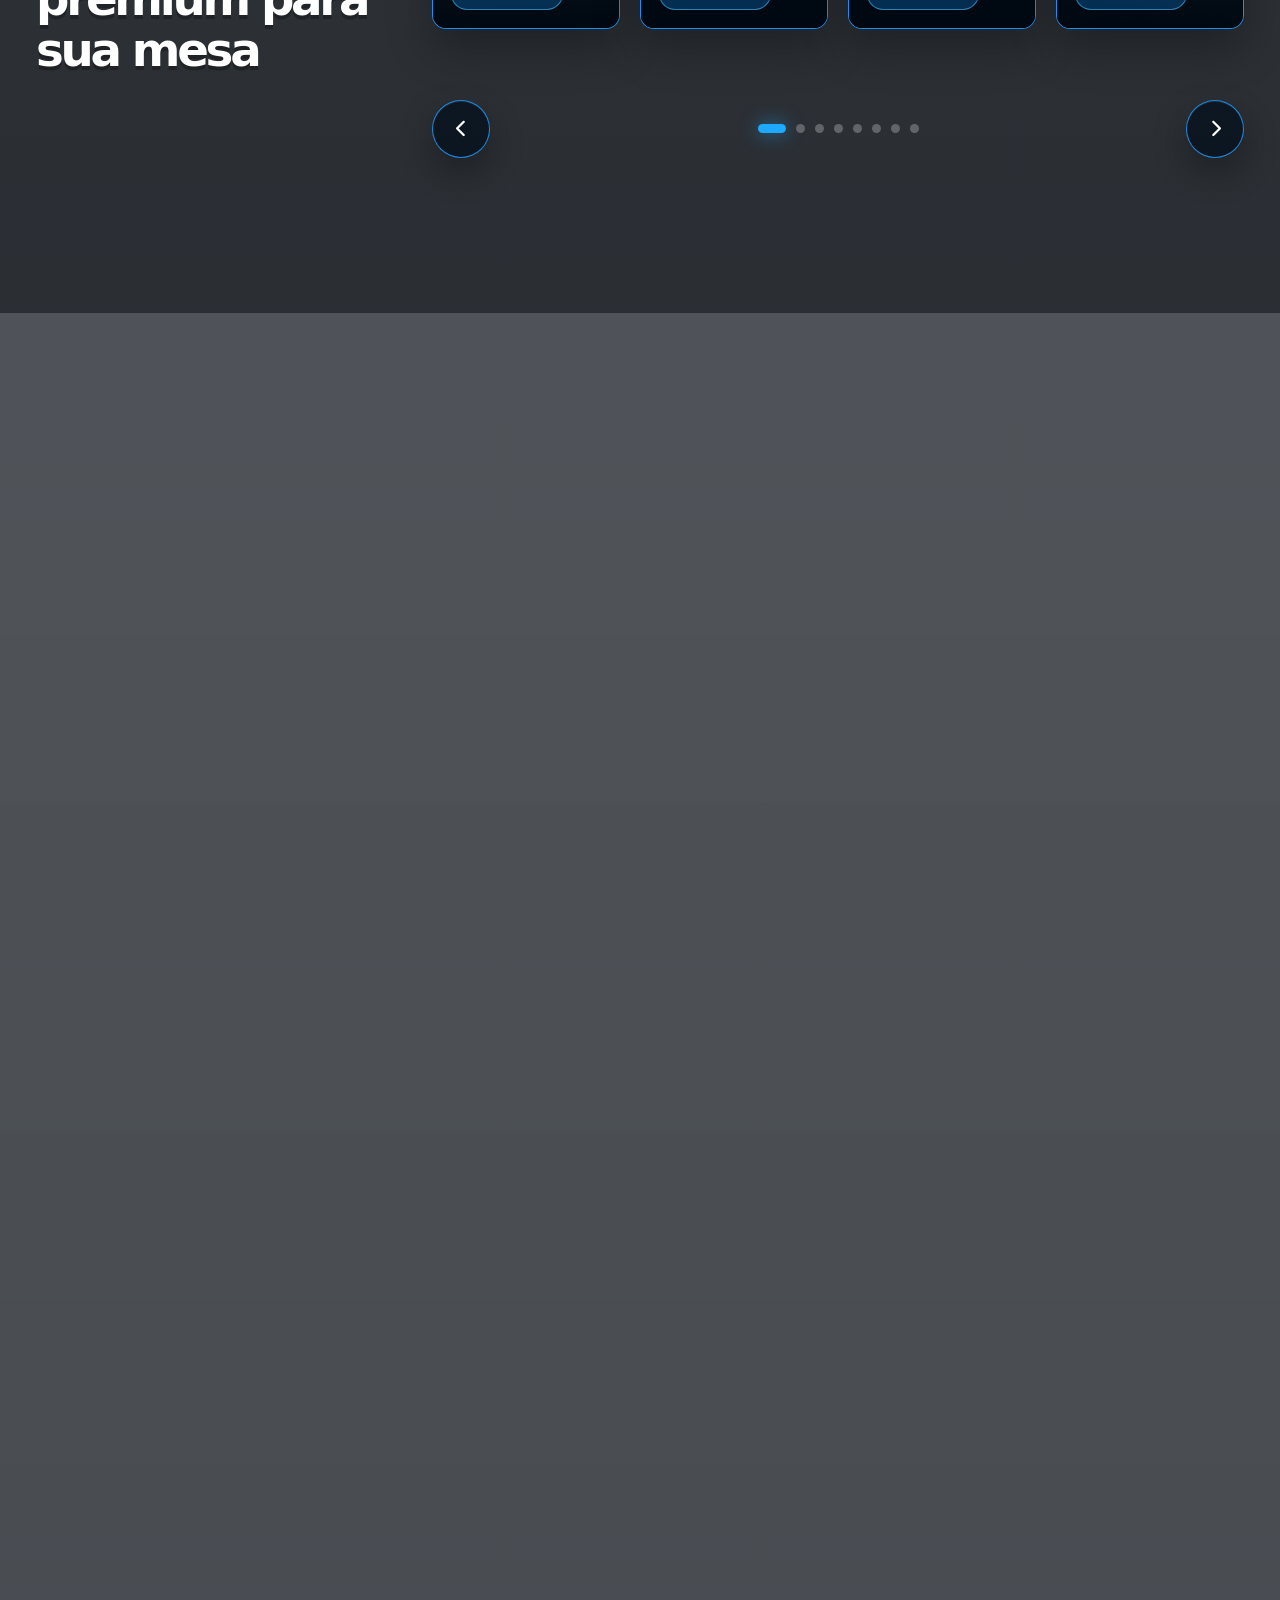
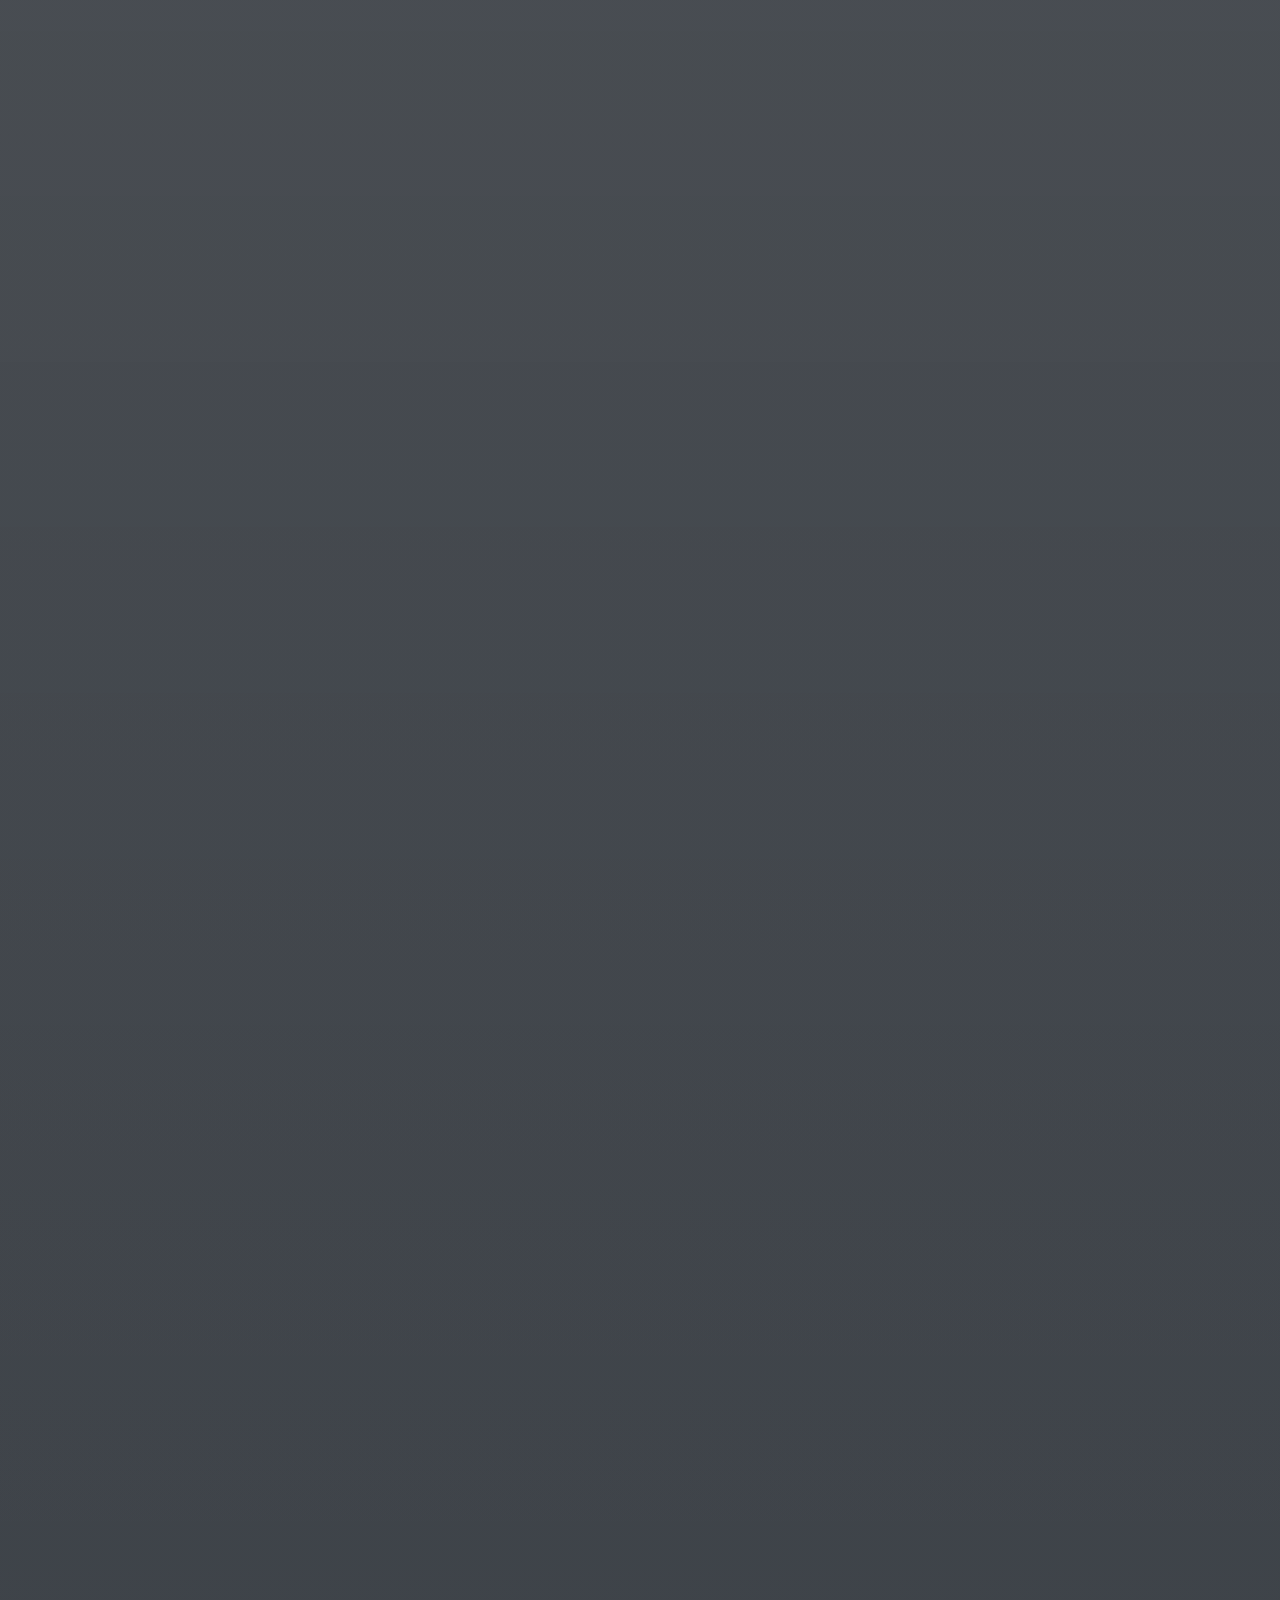
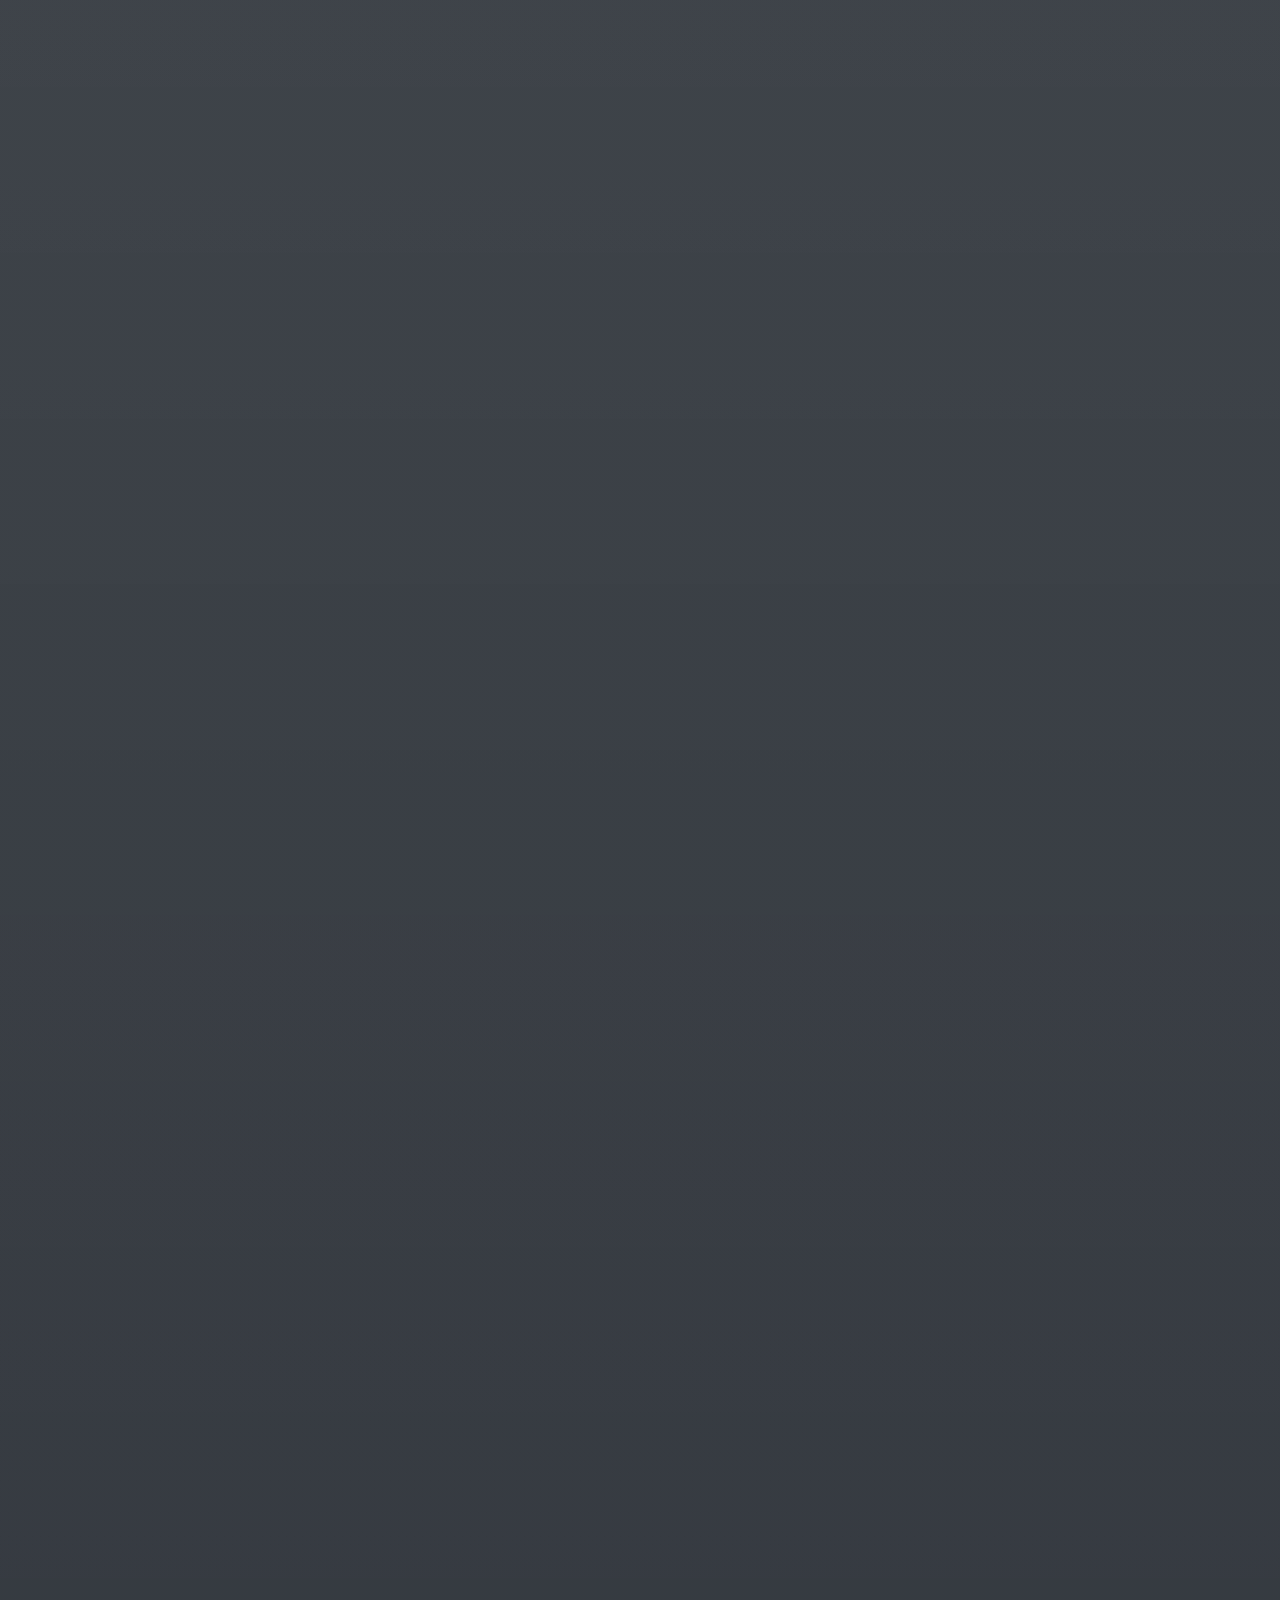
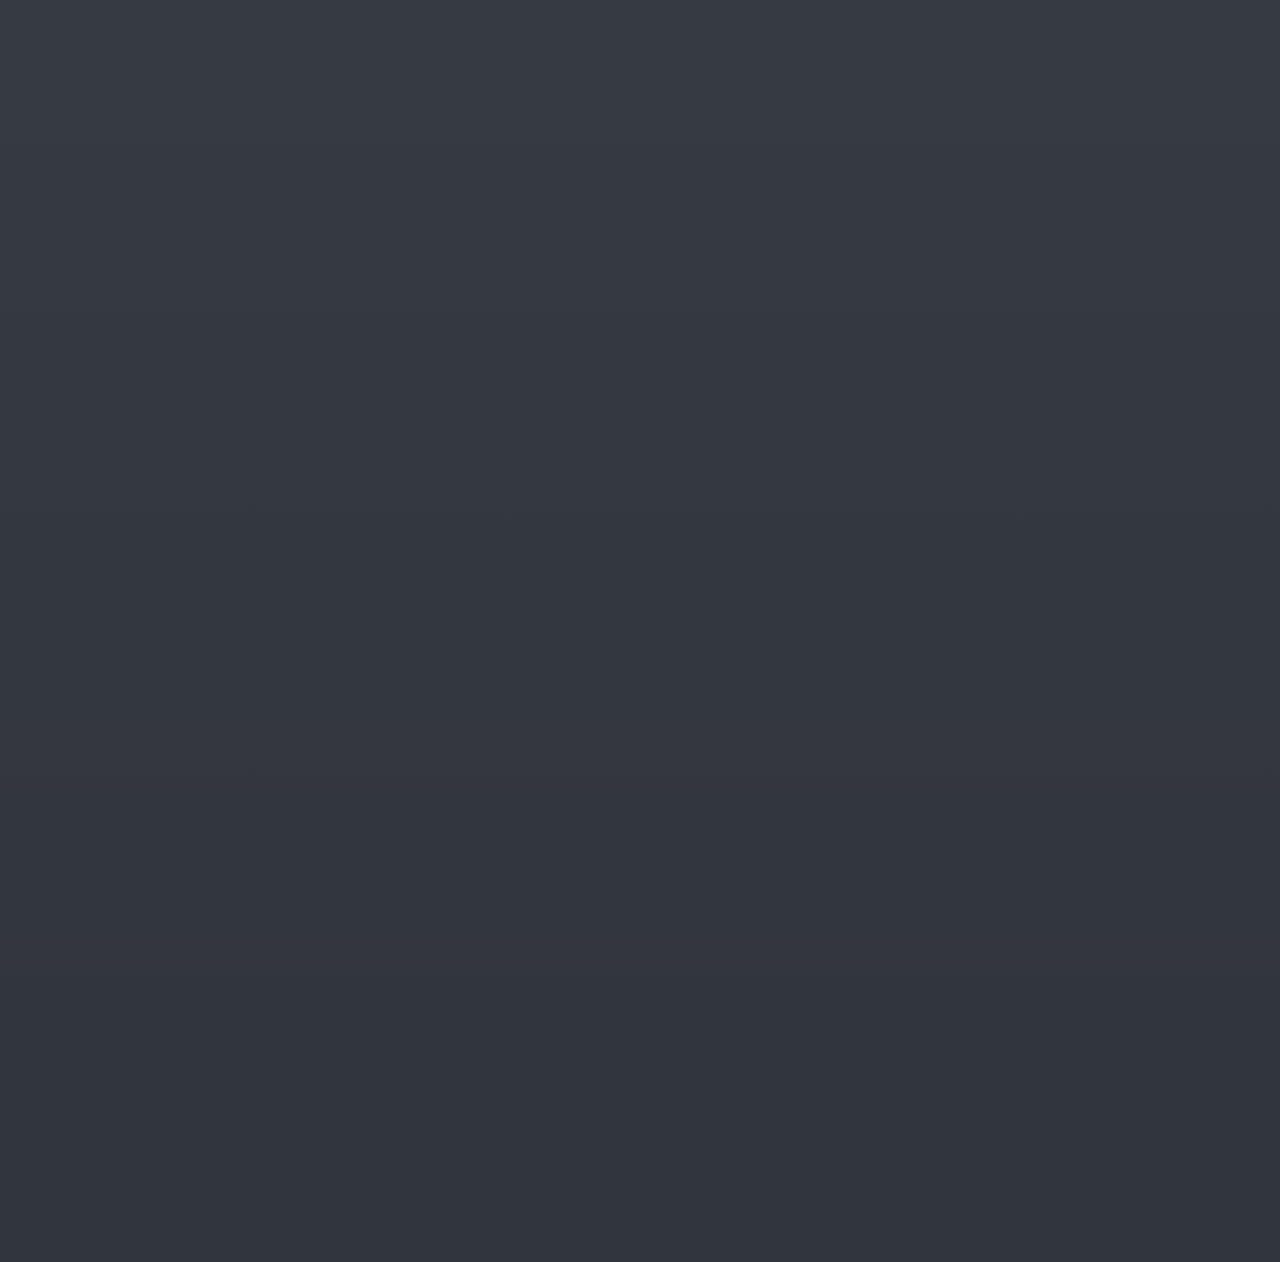
==== commit 19c52f0f: "Refeito os cards do produtos e corrigido responsividade" ====
--- a/index.html
+++ b/index.html
@@ -115,9 +115,7 @@
         </div>
 
         <div class="hero-media reveal">
-          <video id="heroVideo" autoplay muted loop playsinline poster="assets/img/fachada-mm-pescados.jpg" webkit-playsinline preload="metadata">
-            <source src="assets/videos/v1.mp4" type="video/mp4">
-          </video>
+          <img id="heroImage" src="assets/hero_img/foto1.jpeg" alt="Produtos premium da MM Pescados" decoding="async" fetchpriority="high">
         </div>
       </div>
     </section>
--- a/styles.css
+++ b/styles.css
@@ -8358,3 +8358,261 @@
     font-size:.96rem!important;
   }
 }
+
+/* FINAL OVERRIDE 12 - cards por pasta e botoes alinhados */
+.hero-actions,
+.contact-premium-actions{
+  display:flex!important;
+  align-items:center!important;
+  gap:14px!important;
+  flex-wrap:wrap!important;
+}
+
+.hero-actions .btn-primary,
+.hero-actions .btn-secondary,
+.contact-premium-actions .btn-primary,
+.contact-premium-actions .btn-secondary{
+  min-height:54px!important;
+  display:inline-flex!important;
+  align-items:center!important;
+  justify-content:center!important;
+  gap:10px!important;
+  padding:0 22px!important;
+  line-height:1!important;
+  white-space:nowrap!important;
+}
+
+.hero-actions .btn-primary i,
+.hero-actions .btn-secondary i,
+.contact-premium-actions .btn-primary i,
+.contact-premium-actions .btn-secondary i{
+  position:static!important;
+  width:18px!important;
+  height:18px!important;
+  min-width:18px!important;
+  display:inline-grid!important;
+  place-items:center!important;
+  margin:0!important;
+  line-height:1!important;
+  transform:none!important;
+}
+
+.hero-actions .btn-primary span,
+.hero-actions .btn-secondary span,
+.contact-premium-actions .btn-primary span,
+.contact-premium-actions .btn-secondary span{
+  position:static!important;
+  display:inline-block!important;
+  margin:0!important;
+  line-height:1!important;
+  transform:none!important;
+}
+
+.product-card__button{
+  position:relative!important;
+  border:0!important;
+  padding:0!important;
+  background:transparent!important;
+  color:inherit!important;
+  cursor:pointer!important;
+  text-align:left!important;
+  overflow:hidden!important;
+}
+
+.product-card .showcase-image::after{
+  background:linear-gradient(180deg,rgba(0,0,0,.04),rgba(0,7,16,.18) 38%,rgba(0,7,18,.95) 100%)!important;
+}
+
+.product-card .showcase-content{
+  inset:auto 0 0 0!important;
+  width:100%!important;
+  display:flex!important;
+  flex-direction:column!important;
+  align-items:flex-start!important;
+  justify-content:flex-end!important;
+  min-height:46%!important;
+  padding:20px!important;
+  background:linear-gradient(180deg,rgba(0,9,18,0),rgba(0,9,18,.72) 30%,rgba(0,9,18,.96))!important;
+}
+
+.product-card .showcase-content span{
+  display:inline-flex!important;
+  max-width:100%!important;
+  margin:0 0 7px!important;
+  color:#57c5ff!important;
+  font-size:.72rem!important;
+  font-weight:900!important;
+  letter-spacing:.08em!important;
+  text-transform:uppercase!important;
+}
+
+.product-card .showcase-content h3{
+  max-width:100%!important;
+  margin:0 0 8px!important;
+  color:#fff!important;
+  font-size:1.22rem!important;
+  line-height:1.08!important;
+  letter-spacing:0!important;
+}
+
+.product-card .showcase-content p{
+  display:-webkit-box!important;
+  max-width:100%!important;
+  margin:0!important;
+  overflow:hidden!important;
+  color:rgba(231,247,255,.84)!important;
+  font-size:.86rem!important;
+  line-height:1.35!important;
+  -webkit-line-clamp:3!important;
+  -webkit-box-orient:vertical!important;
+  text-shadow:none!important;
+}
+
+.product-card .showcase-content small{
+  display:inline-flex!important;
+  align-items:center!important;
+  justify-content:center!important;
+  min-height:32px!important;
+  margin-top:14px!important;
+  padding:0 12px!important;
+  border:1px solid rgba(87,197,255,.55)!important;
+  border-radius:999px!important;
+  color:#fff!important;
+  background:rgba(11,126,218,.32)!important;
+  font-size:.76rem!important;
+  font-weight:900!important;
+  line-height:1!important;
+}
+
+@media (max-width:1280px){
+  .product-card .showcase-content{
+    padding:18px!important;
+  }
+
+  .product-card .showcase-content h3{
+    font-size:1.1rem!important;
+  }
+
+  .product-card .showcase-content p{
+    font-size:.8rem!important;
+    -webkit-line-clamp:2!important;
+  }
+}
+
+@media (max-width:720px){
+  .hero-actions,
+  .contact-premium-actions{
+    align-items:stretch!important;
+  }
+
+  .hero-actions .btn-primary,
+  .hero-actions .btn-secondary,
+  .contact-premium-actions .btn-primary,
+  .contact-premium-actions .btn-secondary{
+    width:100%!important;
+    min-width:0!important;
+    white-space:normal!important;
+  }
+
+  .product-card .showcase-content{
+    min-height:50%!important;
+    padding:18px!important;
+  }
+
+  .product-card .showcase-content h3{
+    font-size:1.26rem!important;
+  }
+
+  .product-card .showcase-content p{
+    font-size:.88rem!important;
+    -webkit-line-clamp:3!important;
+  }
+}
+
+/* FINAL OVERRIDE 13 - botao WhatsApp do footer alinhado */
+.footer__bottom a,
+.footer__bottom a:link,
+.footer__bottom a:visited{
+  position:relative!important;
+  left:auto!important;
+  right:auto!important;
+  bottom:auto!important;
+  width:fit-content!important;
+  min-width:0!important;
+  min-height:54px!important;
+  display:inline-flex!important;
+  align-items:center!important;
+  justify-content:center!important;
+  gap:10px!important;
+  margin:0!important;
+  padding:0 28px!important;
+  border:0!important;
+  border-radius:999px!important;
+  color:#fff!important;
+  background:rgba(37,211,102,.16)!important;
+  text-align:center!important;
+  line-height:1!important;
+  white-space:nowrap!important;
+  transform:none!important;
+}
+
+.footer__bottom a::before,
+.footer__bottom a::after{
+  content:none!important;
+  display:none!important;
+}
+
+.footer__bottom a i,
+.footer__bottom a svg{
+  position:static!important;
+  left:auto!important;
+  right:auto!important;
+  top:auto!important;
+  bottom:auto!important;
+  width:18px!important;
+  height:18px!important;
+  min-width:18px!important;
+  display:inline-grid!important;
+  place-items:center!important;
+  margin:0!important;
+  padding:0!important;
+  color:#25d366!important;
+  font-size:1.08rem!important;
+  line-height:1!important;
+  transform:none!important;
+}
+
+@media (max-width:680px){
+  .footer__bottom{
+    align-items:center!important;
+    text-align:center!important;
+  }
+
+  .footer__bottom a,
+  .footer__bottom a:link,
+  .footer__bottom a:visited{
+    width:100%!important;
+    white-space:normal!important;
+  }
+}
+
+/* FINAL OVERRIDE 14 - hero com imagem estatica */
+.hero-section .hero-media,
+.hero-media{
+  width:min(420px,100%)!important;
+  max-width:420px!important;
+  height:auto!important;
+  min-height:0!important;
+  aspect-ratio:1013/1280!important;
+  justify-self:center!important;
+  background:#d9e0dc!important;
+}
+
+.hero-media img#heroImage{
+  width:100%!important;
+  height:100%!important;
+  display:block!important;
+  object-fit:contain!important;
+  object-position:center!important;
+  border-radius:inherit!important;
+}
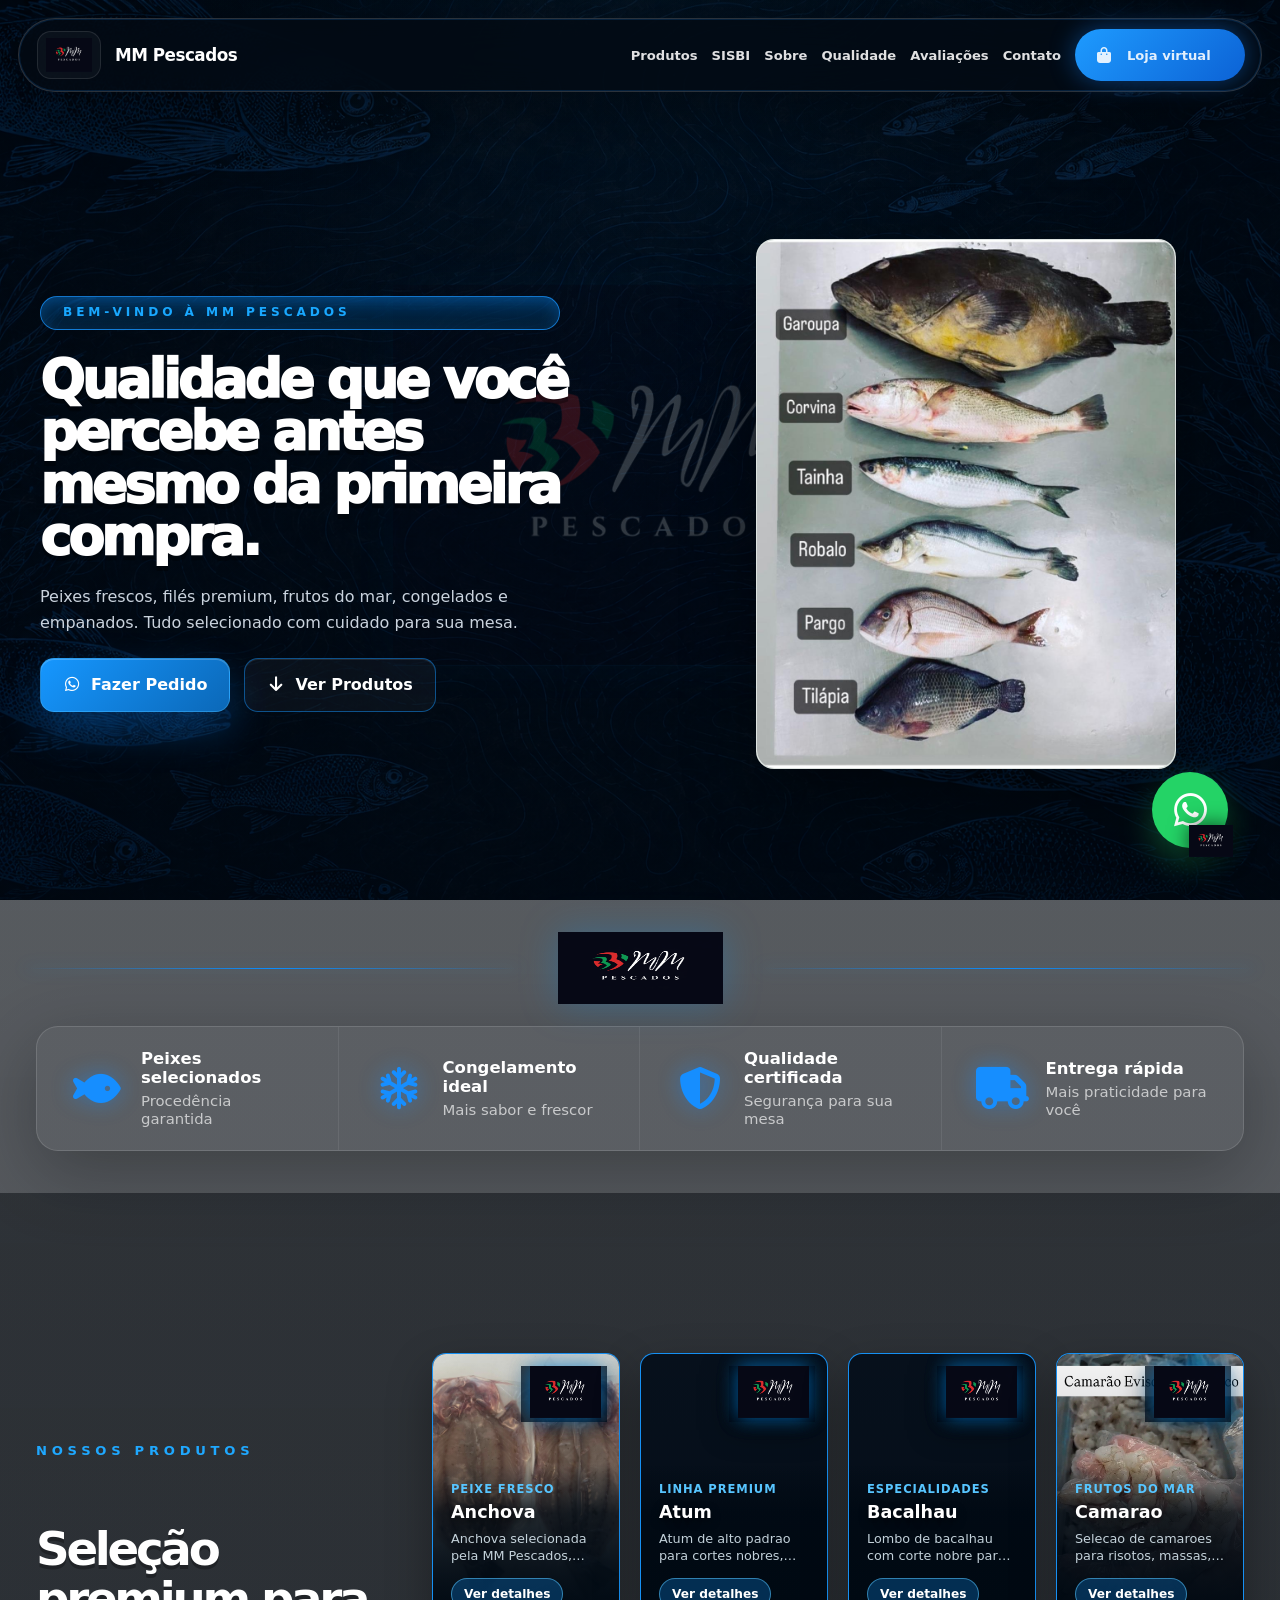
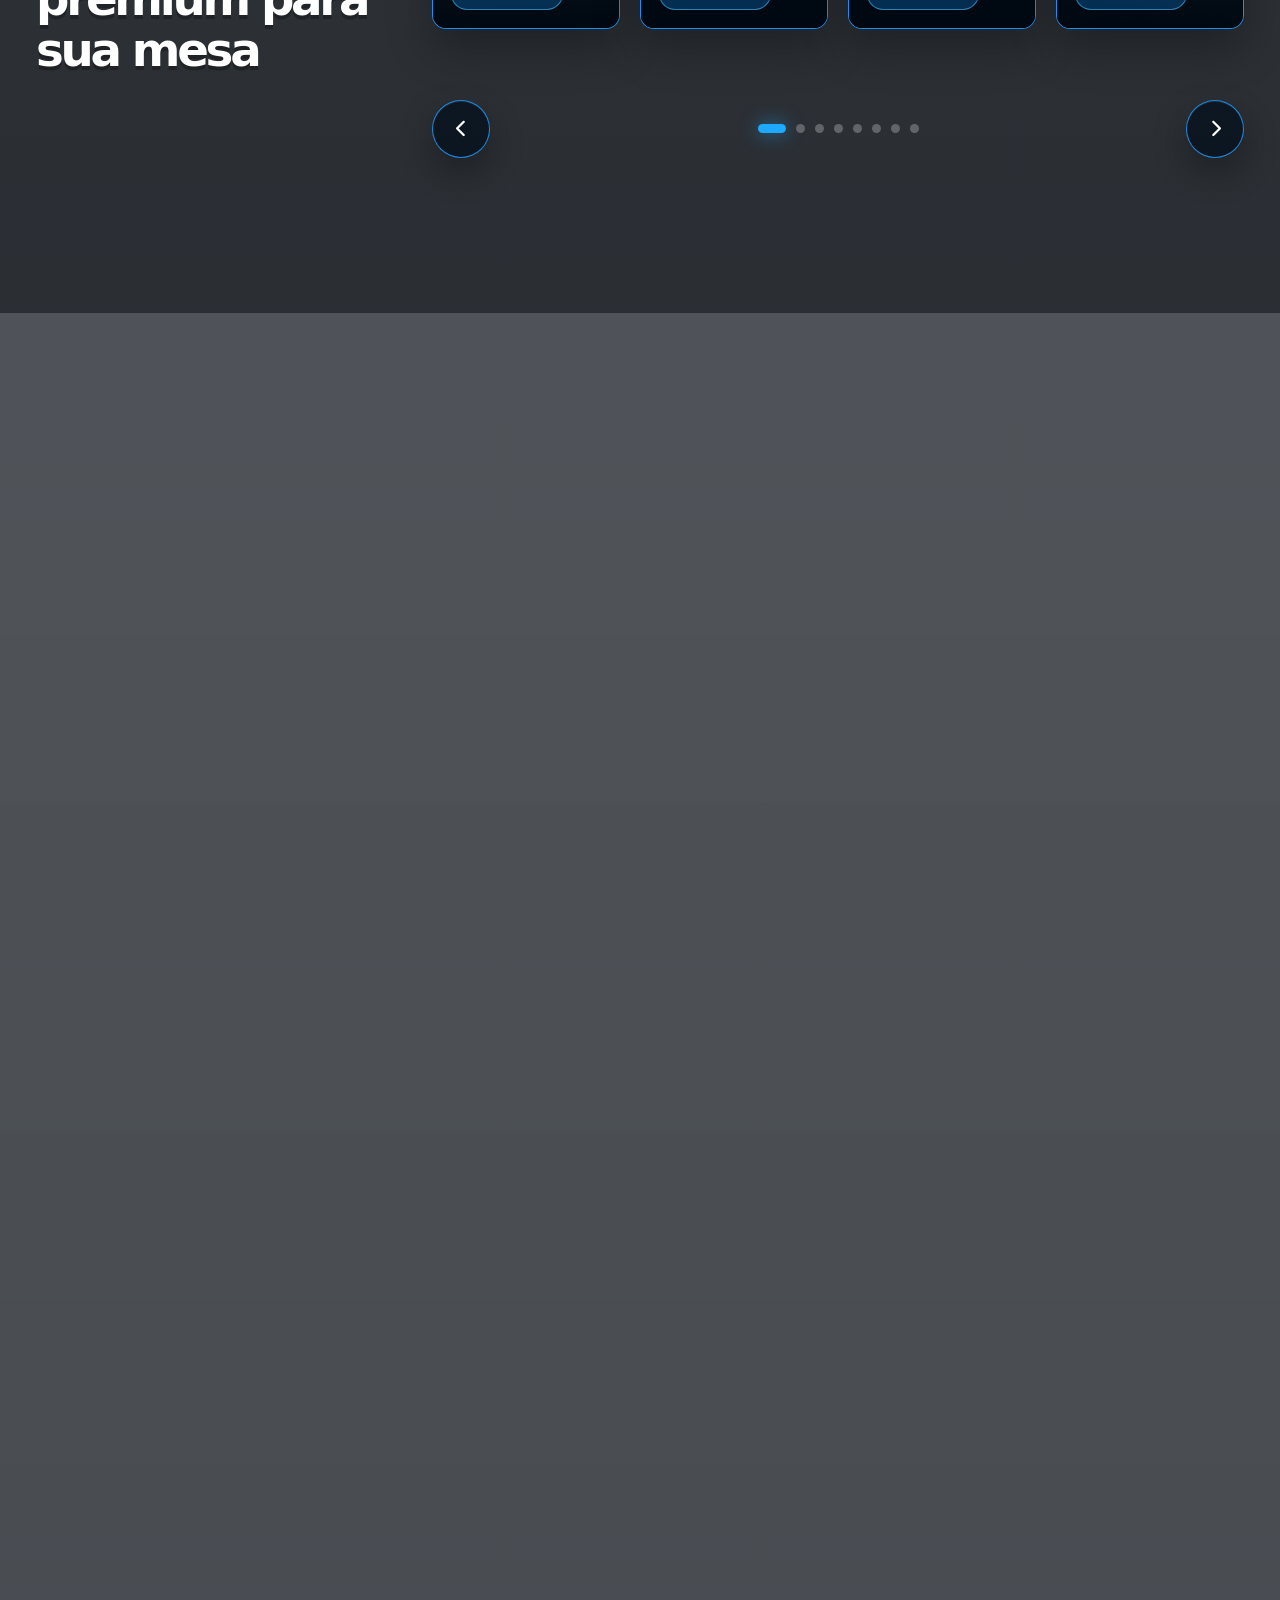
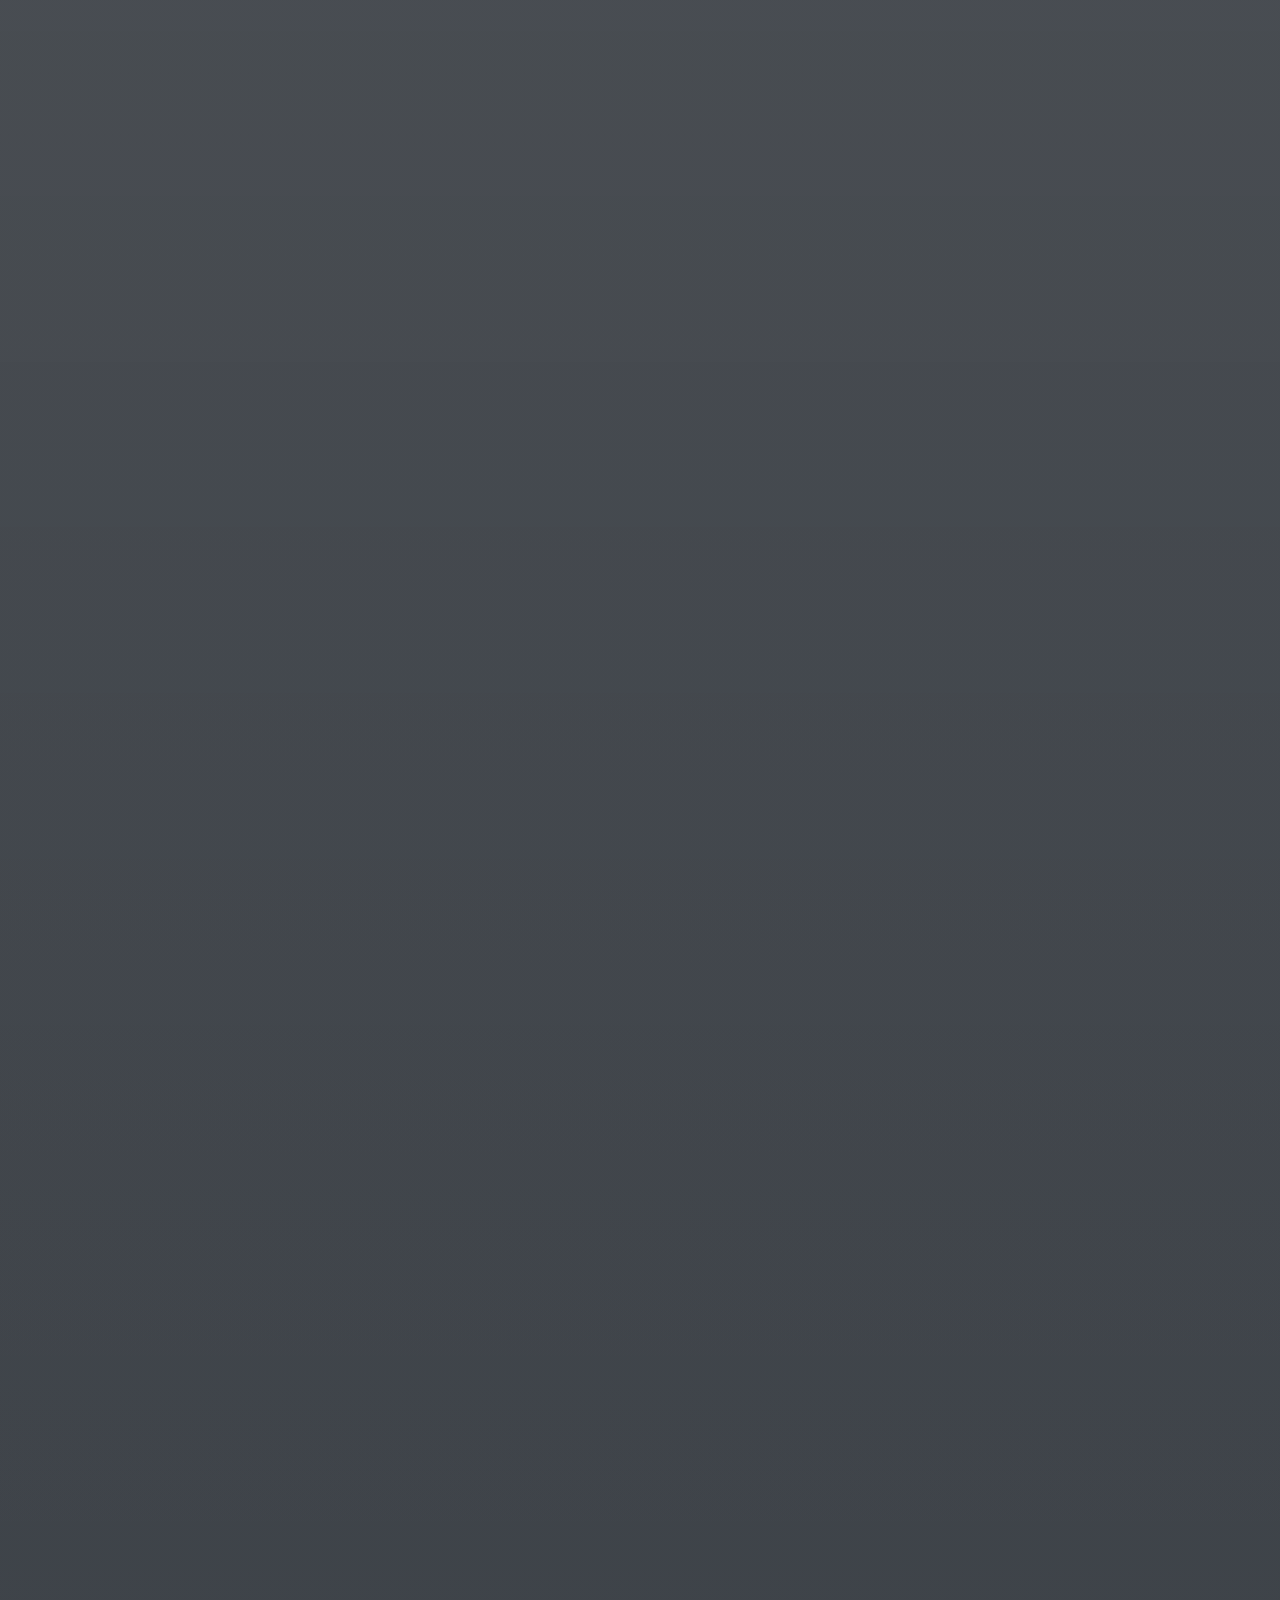
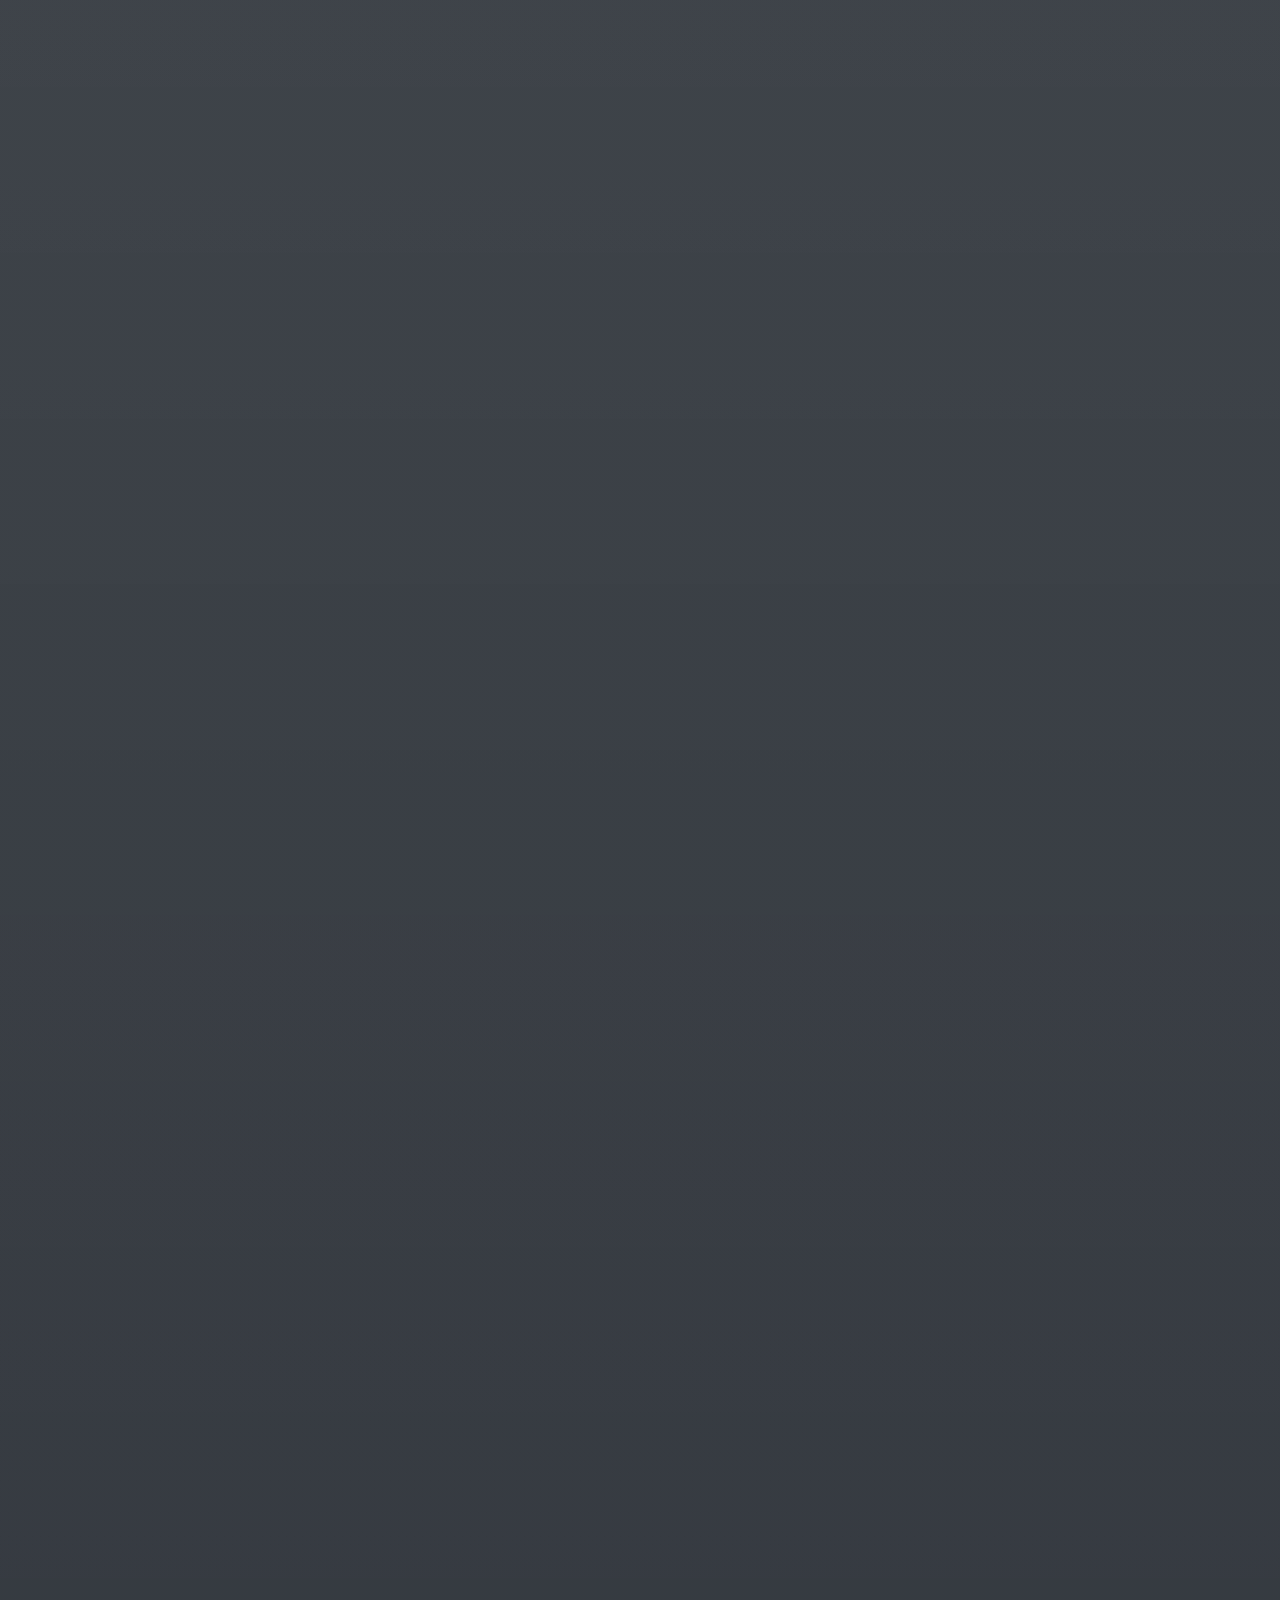
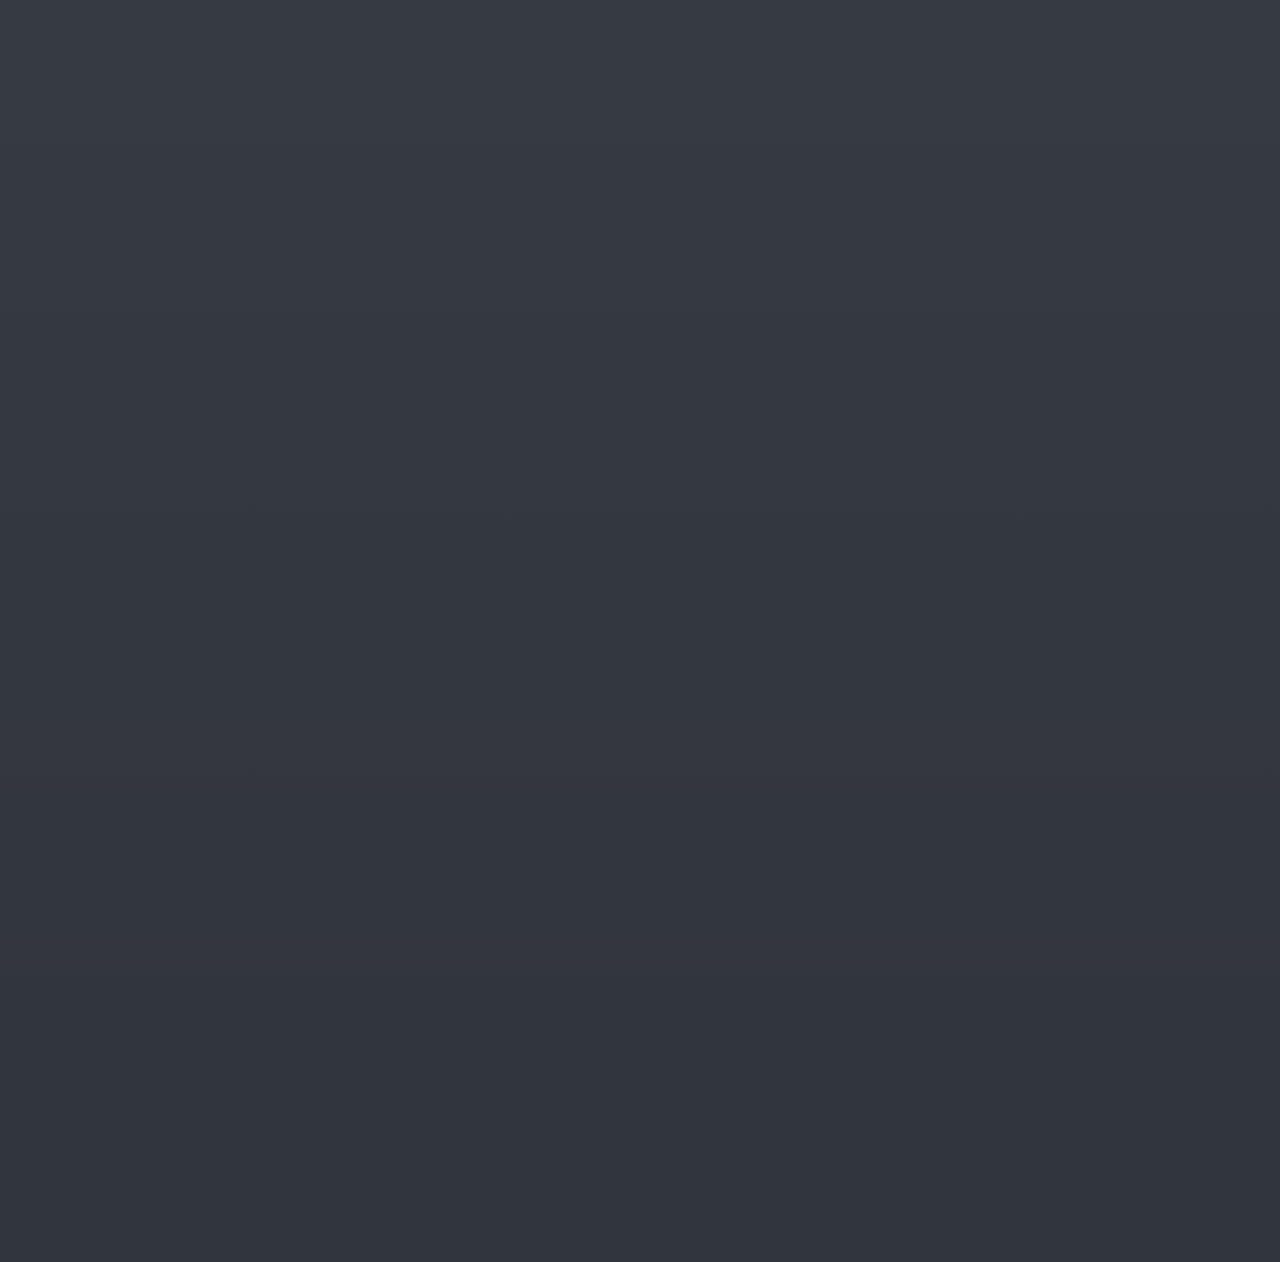
==== commit 4b18503c: "alteração meta data" ====
--- a/index.html
+++ b/index.html
@@ -5,6 +5,7 @@
   <meta name="viewport" content="width=device-width, initial-scale=1.0" />
 
   <title>MM Pescados | Peixes Frescos e Frutos do Mar em Florianópolis</title>
+
   <meta name="description" content="MM Pescados em Florianópolis: peixes frescos, filés premium, frutos do mar, congelados e empanados com atendimento pelo WhatsApp, loja virtual e presencial." />
   <meta name="keywords" content="MM Pescados, peixaria Florianópolis, peixes frescos Santo Antônio de Lisboa, frutos do mar Florianópolis, filés de peixe, congelados, empanados, pescados Florianópolis" />
   <meta name="author" content="MM Pescados" />
@@ -13,37 +14,54 @@
 
   <link rel="canonical" href="https://mmpescados.com.br/" />
 
+  <!-- Open Graph -->
+  <meta property="og:type" content="website" />
+  <meta property="og:locale" content="pt_BR" />
+  <meta property="og:url" content="https://mmpescados.com.br/" />
+  <meta property="og:site_name" content="MM Pescados" />
   <meta property="og:title" content="MM Pescados | Peixes Frescos e Frutos do Mar" />
   <meta property="og:description" content="Produtos selecionados, frescos e de qualidade premium em Florianópolis. Compre presencialmente, pelo WhatsApp ou loja virtual." />
-  <meta property="og:type" content="website" />
-  <meta property="og:url" content="https://mmpescados.com.br/" />
-  <meta property="og:image" content="https://mmpescados.com.br/assets/img/og-mm-pescados.jpg" />
-  <meta name="twitter:image" content="https://mmpescados.com.br/assets/img/og-mm-pescados.jpg" />
-  <meta property="og:locale" content="pt_BR" />
-
+
+  <meta property="og:image" content="https://mmpescados.com.br/assets/img/logo.png" />
+  <meta property="og:image:secure_url" content="https://mmpescados.com.br/assets/img/logo.png" />
+  <meta property="og:image:type" content="image/png" />
+  <meta property="og:image:width" content="1200" />
+  <meta property="og:image:height" content="1200" />
+  <meta property="og:image:alt" content="Logo MM Pescados" />
+
+  <!-- Twitter -->
   <meta name="twitter:card" content="summary_large_image" />
   <meta name="twitter:title" content="MM Pescados | Peixes Frescos em Florianópolis" />
   <meta name="twitter:description" content="Peixes frescos, filés premium, frutos do mar, congelados e empanados com atendimento prático." />
-
-  
+  <meta name="twitter:image" content="https://mmpescados.com.br/assets/img/logo.png" />
+
+  <!-- Favicons -->
+  <link rel="icon" type="image/png" href="/assets/img/logo.png" />
+  <link rel="shortcut icon" href="/assets/img/logo.png" />
+  <link rel="apple-touch-icon" href="/assets/img/logo.png" />
+
+  <!-- Performance -->
   <link rel="preconnect" href="https://cdnjs.cloudflare.com" crossorigin />
+
+  <!-- CSS -->
   <link rel="stylesheet" href="https://cdnjs.cloudflare.com/ajax/libs/font-awesome/6.7.2/css/all.min.css" />
   <link rel="stylesheet" href="styles.css" />
 
+  <!-- Schema.org -->
   <script type="application/ld+json">
   {
     "@context": "https://schema.org",
     "@type": "Store",
     "name": "MM Pescados",
-    "image": "https://mmpescados.com.br/assets/img/og-mm-pescados.jpg",
+    "image": "https://mmpescados.com.br/assets/img/logo.png",
     "url": "https://mmpescados.com.br/",
     "telephone": "+55 48 3024-4024",
     "address": {
       "@type": "PostalAddress",
-      "streetAddress": "RUA DEPUTADO WALTER GOMES, 340 - SANTO ANTONIO DE LISBOA",
+      "streetAddress": "Rua Deputado Walter Gomes, 340",
       "addressLocality": "Florianópolis",
       "addressRegion": "SC",
-      "postalCode": "88050501",
+      "postalCode": "88050-501",
       "addressCountry": "BR"
     },
     "priceRange": "$$",
@@ -51,14 +69,6 @@
     "areaServed": "Florianópolis"
   }
   </script>
-
-<meta property="og:image" content="/assets/img/logo.png">
-<meta property="twitter:image" content="assets/img/logo.png">
-
-
-<link rel="icon" type="image/png" sizes="32x32" href="assets/img/logo.png">
-<link rel="shortcut icon" href="assets/img/logo.png">
-<link rel="apple-touch-icon" href="assets/img/logo.png">
 
 </head>
 
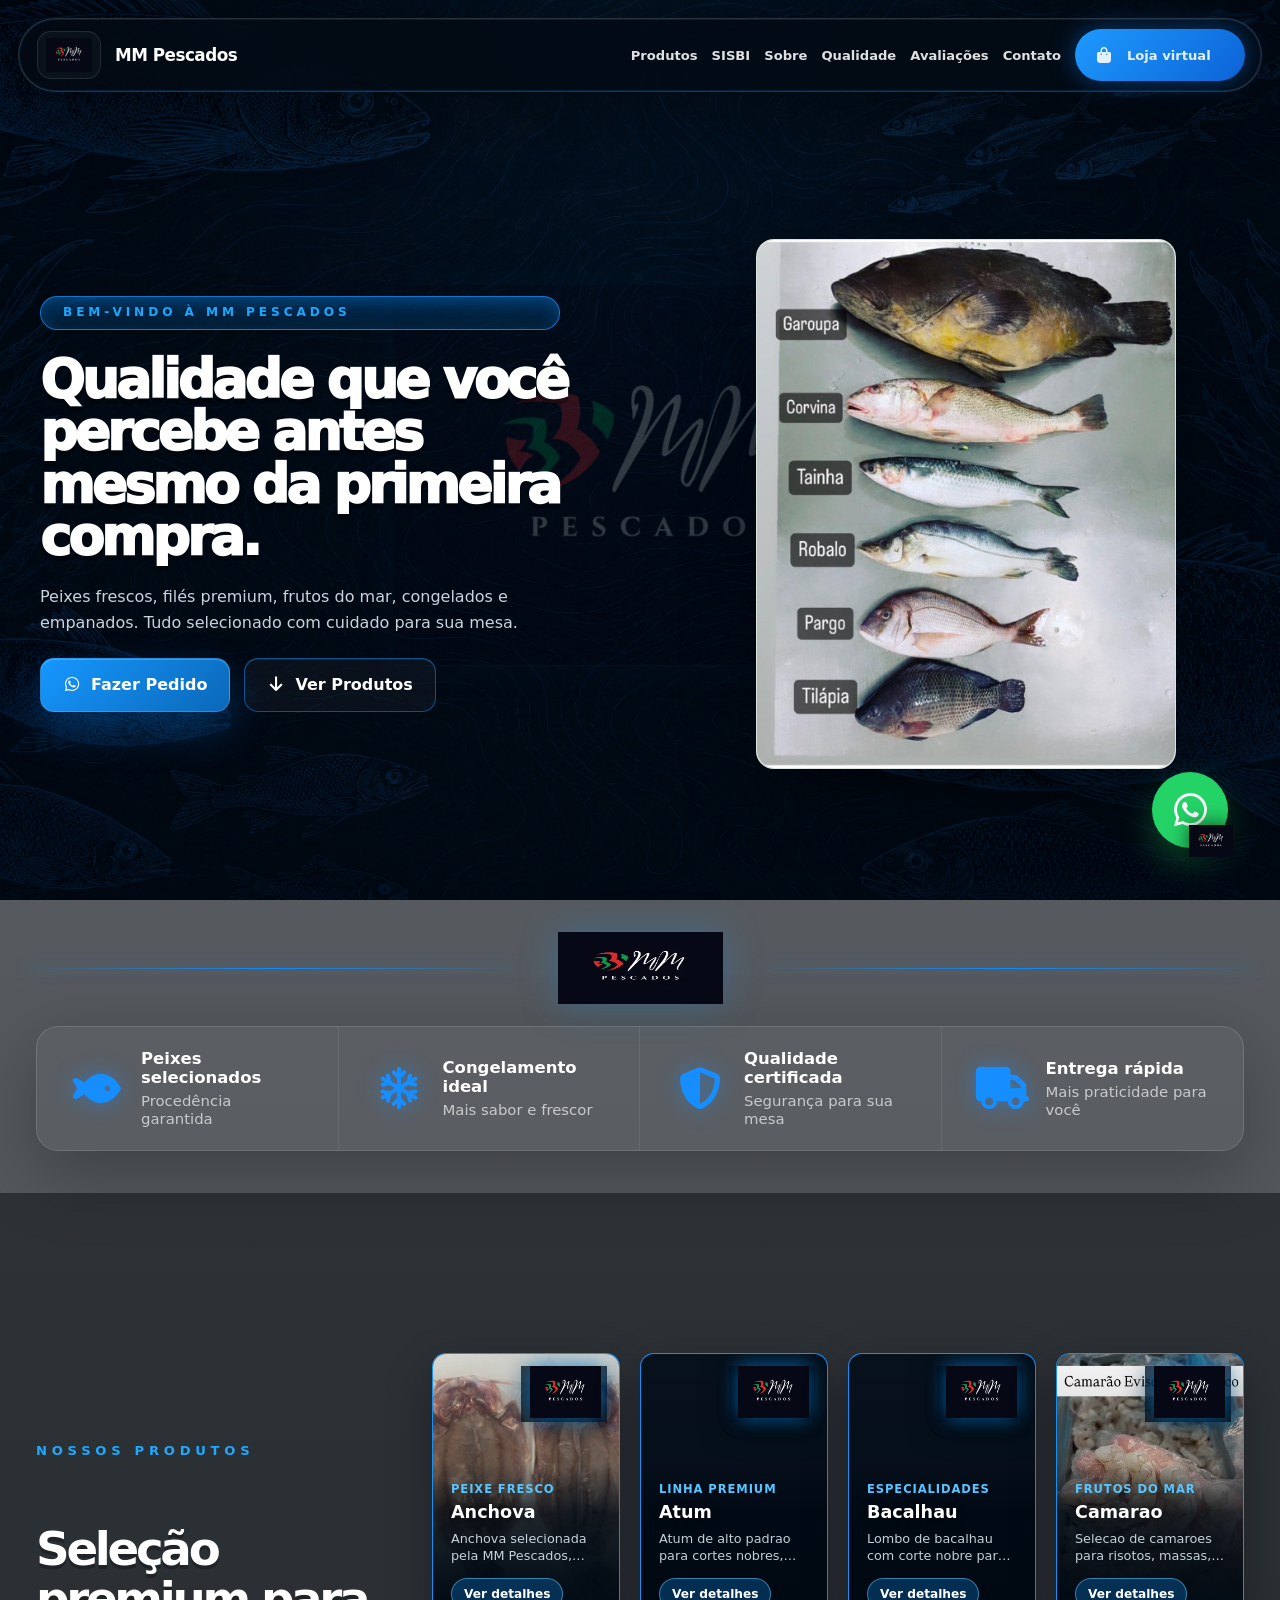
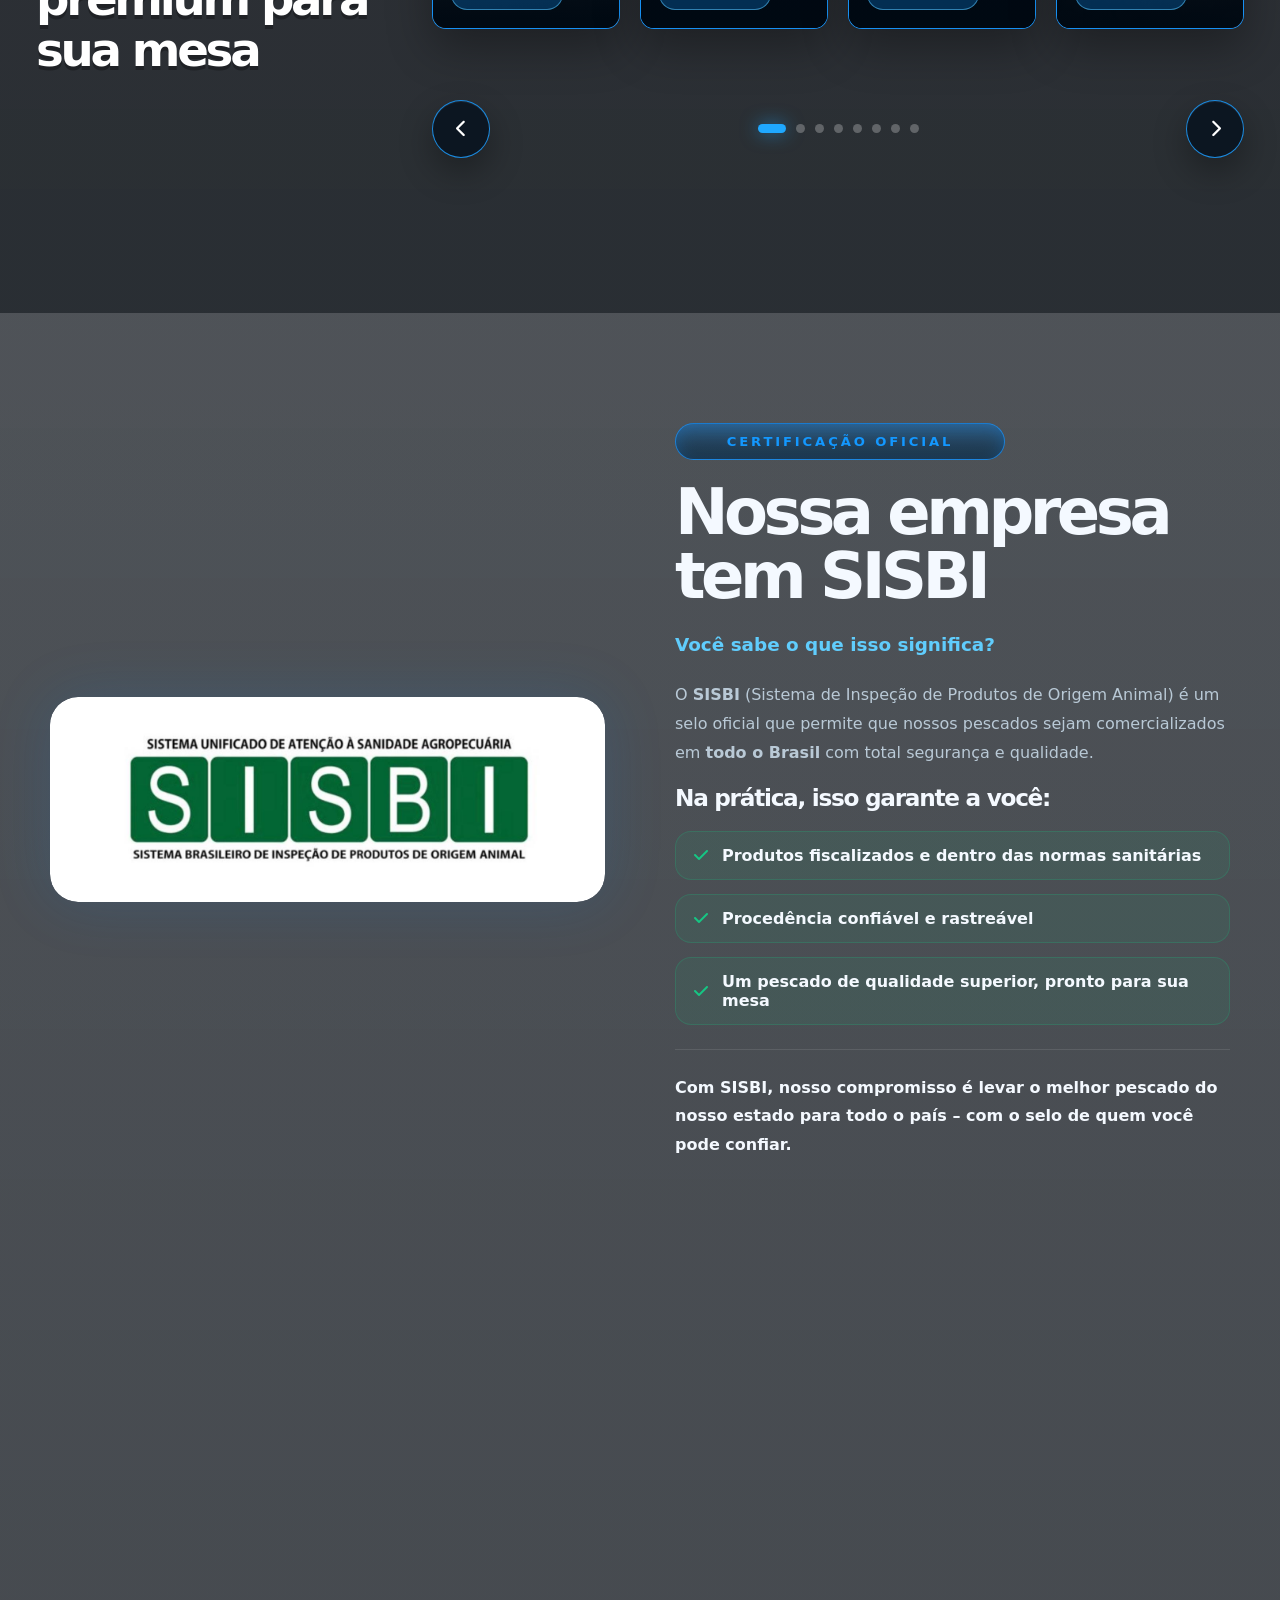
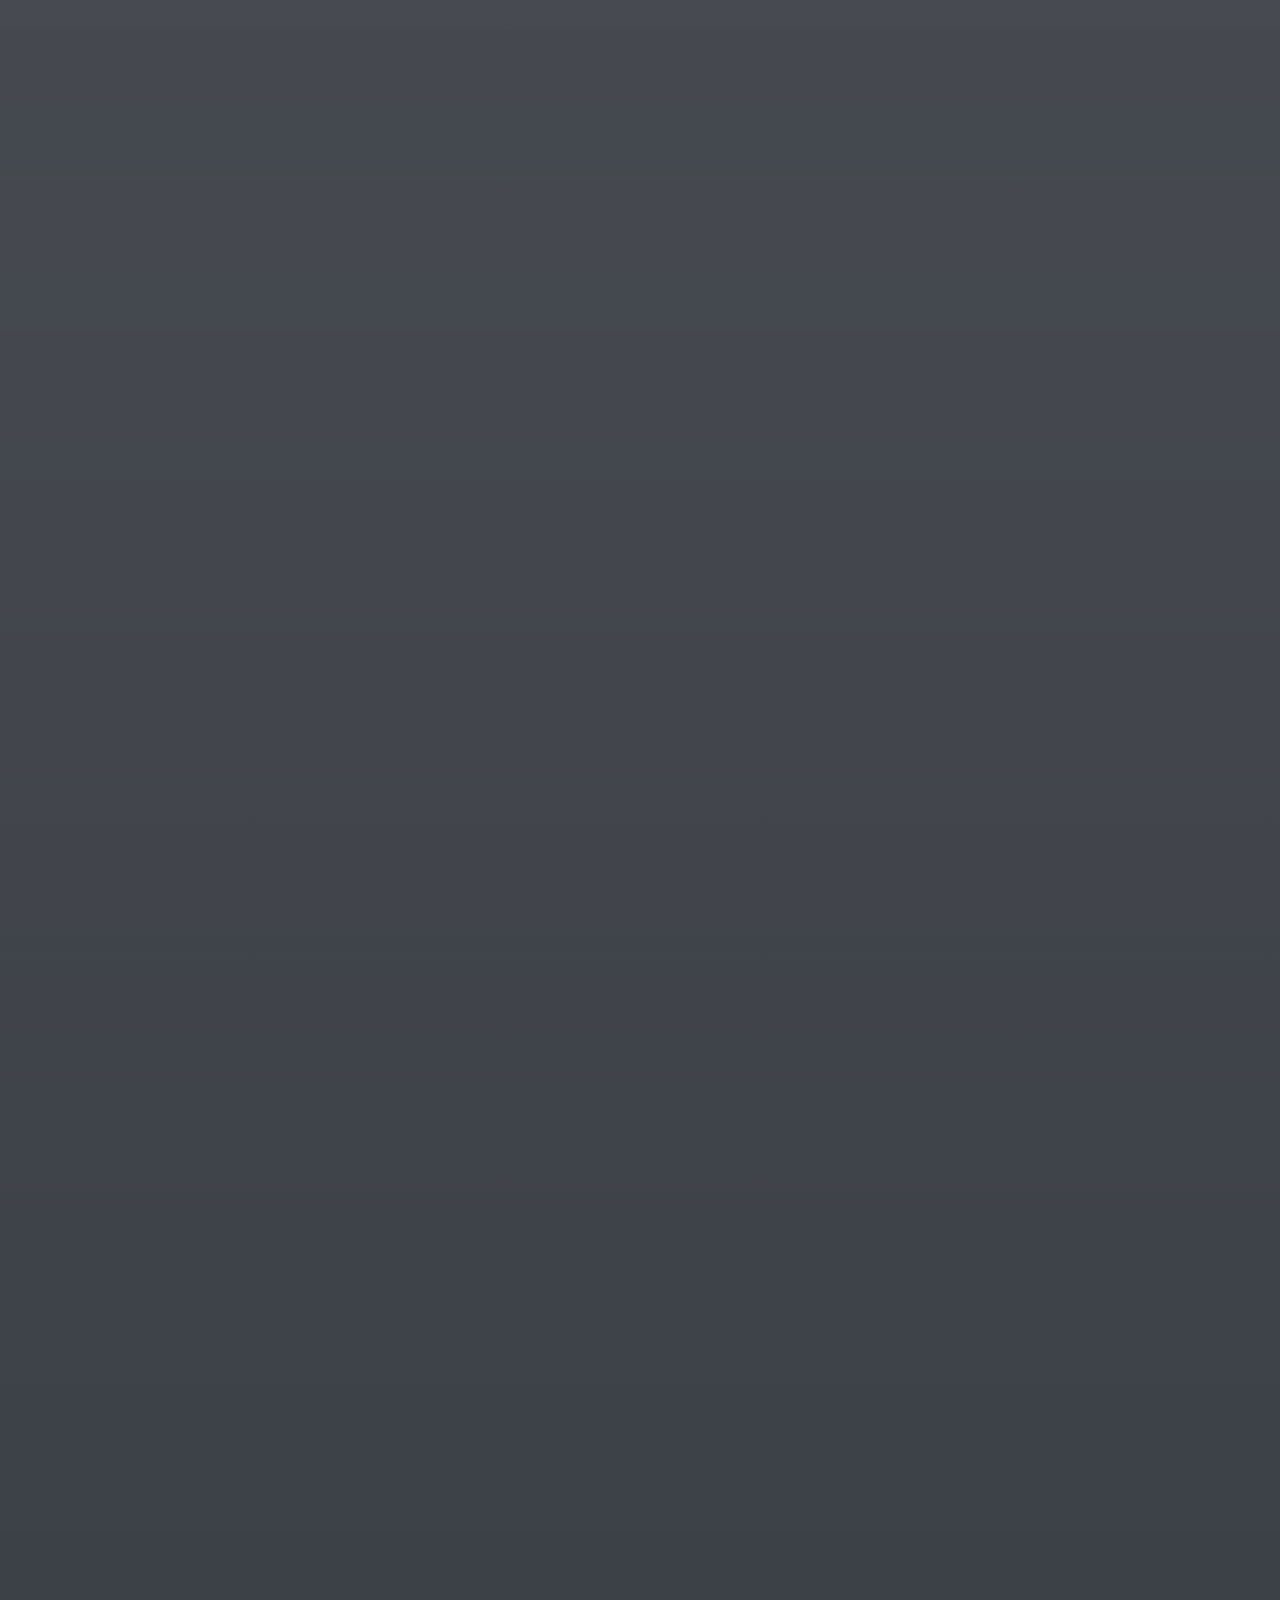
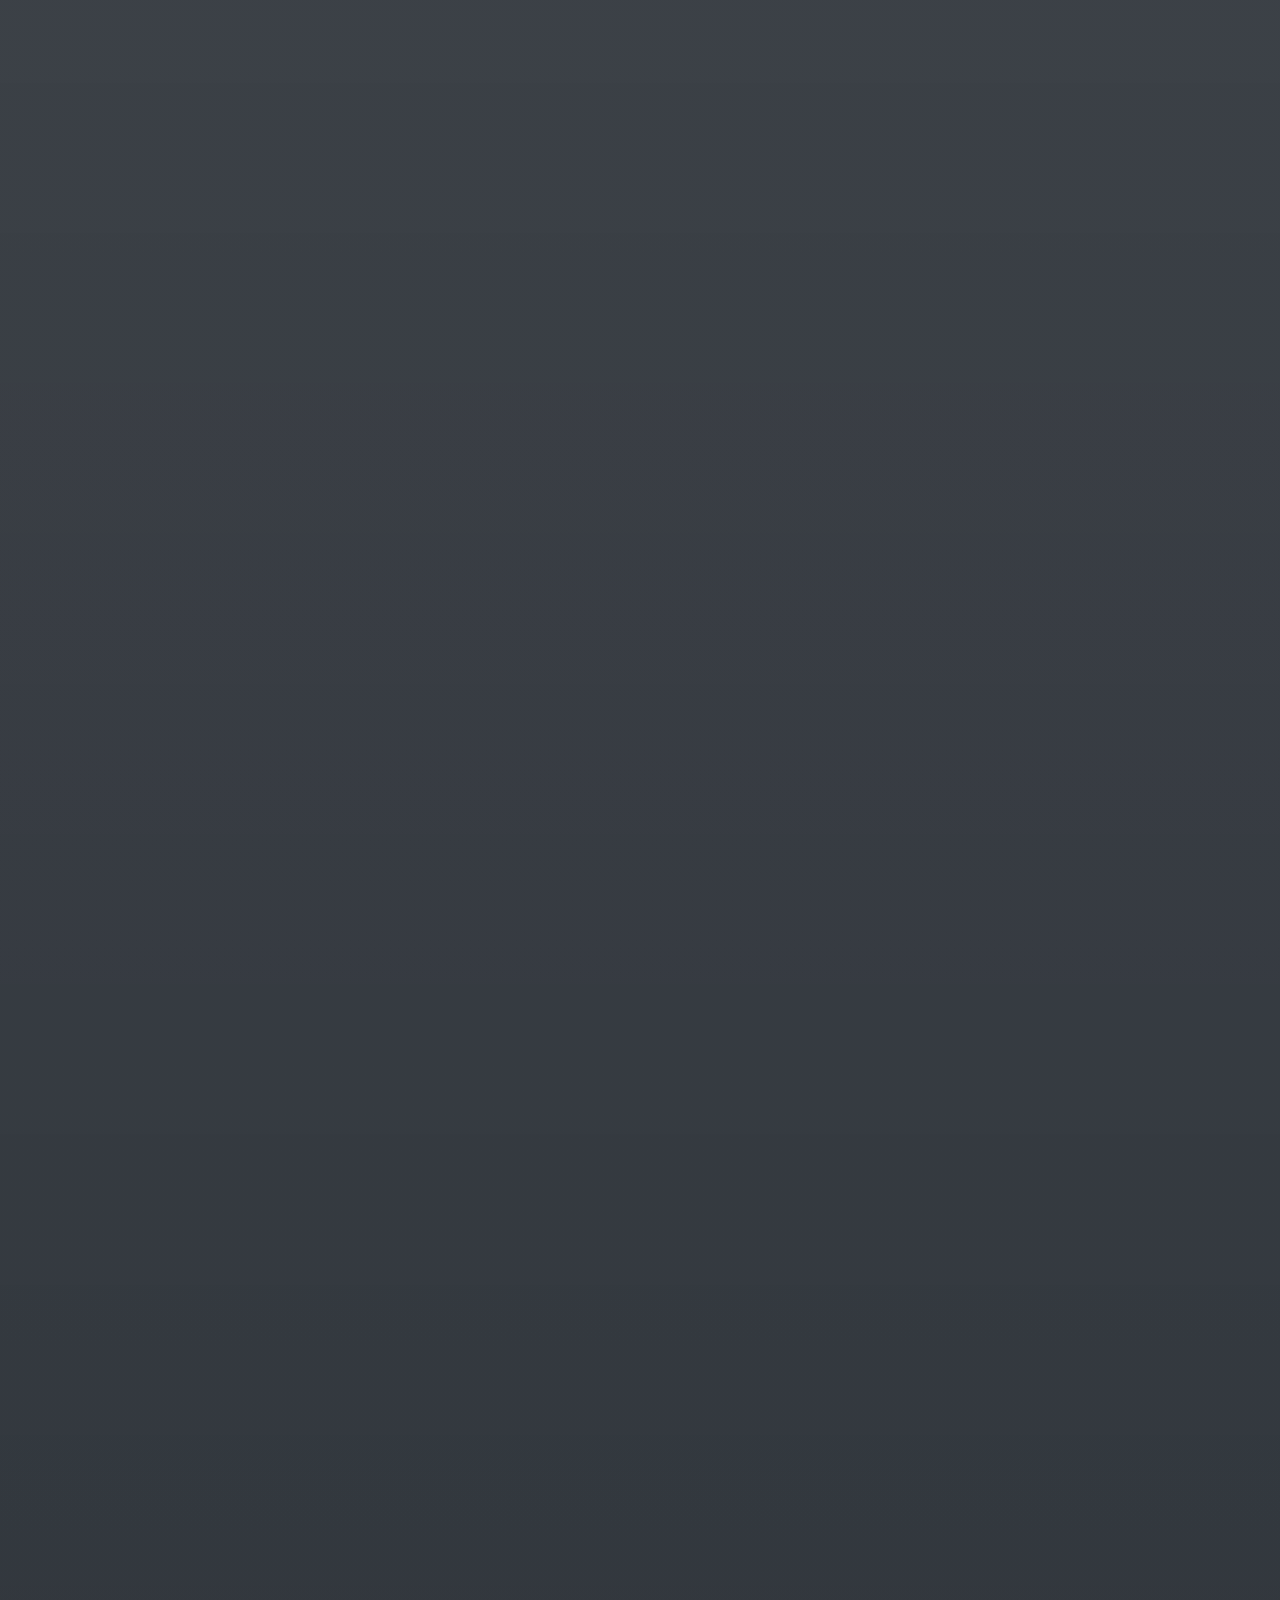
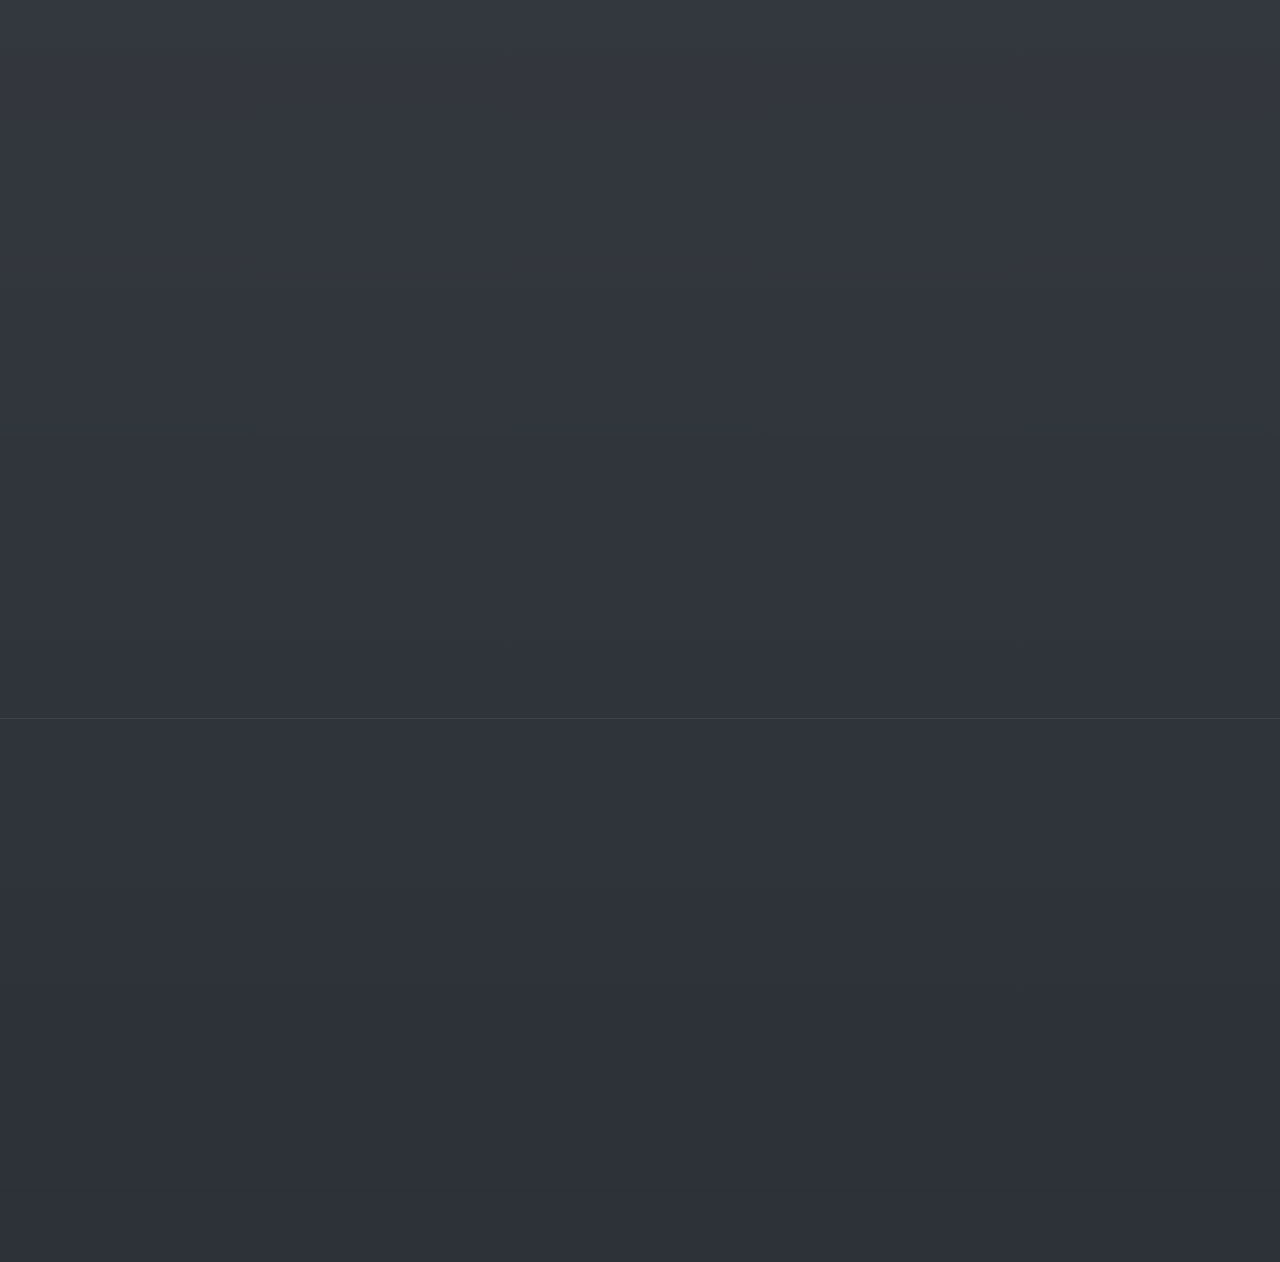
==== commit 53eac3a8: "google ads" ====
--- a/index.html
+++ b/index.html
@@ -1,6 +1,14 @@
 <!DOCTYPE html>
 <html lang="pt-BR">
 <head>
+  <!-- Google Tag Manager -->
+  <script>(function(w,d,s,l,i){w[l]=w[l]||[];w[l].push({'gtm.start':
+  new Date().getTime(),event:'gtm.js'});var f=d.getElementsByTagName(s)[0],
+  j=d.createElement(s),dl=l!='dataLayer'?'&l='+l:'';j.async=true;j.src=
+  'https://www.googletagmanager.com/gtm.js?id='+i+dl;f.parentNode.insertBefore(j,f);
+  })(window,document,'script','dataLayer','GTM-KS7DFMBF');</script>
+  <!-- End Google Tag Manager -->
+
   <meta charset="UTF-8" />
   <meta name="viewport" content="width=device-width, initial-scale=1.0" />
 
@@ -73,6 +81,11 @@
 </head>
 
 <body>
+  <!-- Google Tag Manager (noscript) -->
+  <noscript><iframe src="https://www.googletagmanager.com/ns.html?id=GTM-KS7DFMBF"
+  height="0" width="0" style="display:none;visibility:hidden"></iframe></noscript>
+  <!-- End Google Tag Manager (noscript) -->
+
   <div class="loader" id="loader" aria-hidden="true">
     <div class="loader__mark">
       <i class="fa-solid fa-fish"></i>
--- a/styles.css
+++ b/styles.css
@@ -437,7 +437,7 @@
   position: absolute !important;
   inset: 18% -18% 10% 2% !important;
   border-radius: 34px !important;
-  background: url("./assets/FOTOS/Salmao/salmao files.jpeg") center/cover no-repeat !important;
+  background: url("./assets/FOTOS/Salmao/SALMAO4.jpeg") center/cover no-repeat !important;
   box-shadow: 0 42px 110px rgba(0, 0, 0, .56) !important;
   transform: rotate(-8deg) !important;
 }
@@ -6333,7 +6333,7 @@
   content: "";
   position: absolute;
   inset: 8% -7% 4% 4%;
-  background: url("./assets/FOTOS/Salmao/salmao files.jpeg") center/cover no-repeat;
+  background: url("./assets/FOTOS/Salmao/SALMAO4.jpeg") center/cover no-repeat;
   border-radius: 34px;
   transform: rotate(-8deg);
   box-shadow: 0 42px 110px rgba(0,0,0,.56);
@@ -6629,7 +6629,7 @@
 .maintenance-thanks span{margin:8px 0 22px!important;color:rgba(235,247,255,.76)!important;}
 .maintenance-thanks b{color:#22a7ff!important;letter-spacing:.35em!important;text-transform:uppercase!important;}
 .maintenance-visual{position:relative!important;z-index:1!important;align-self:stretch!important;min-height:680px!important;}
-.maintenance-visual::before{content:""!important;position:absolute!important;inset:18% -18% 10% 2%!important;border-radius:34px!important;background:url("./assets/FOTOS/Salmao/salmao files.jpeg") center/cover no-repeat!important;box-shadow:0 42px 110px rgba(0,0,0,.56)!important;transform:rotate(-8deg)!important;}
+.maintenance-visual::before{content:""!important;position:absolute!important;inset:18% -18% 10% 2%!important;border-radius:34px!important;background:url("./assets/FOTOS/Salmao/SALMAO4.jpeg") center/cover no-repeat!important;box-shadow:0 42px 110px rgba(0,0,0,.56)!important;transform:rotate(-8deg)!important;}
 .maintenance-visual::after{content:""!important;position:absolute!important;inset:0!important;background:linear-gradient(90deg,rgba(2,11,21,.62),transparent 42%)!important;}
 @media (max-width:1180px){.showcase-section .container{grid-template-columns:1fr!important;width:min(980px,calc(100% - 48px))!important}.showcase-section .section-header,.product-grid,.showcase-grid.product-grid,.product-pagination{grid-column:1!important}.showcase-section .section-header{max-width:680px!important;margin:0 auto 28px!important;text-align:center!important}.product-grid,.showcase-grid.product-grid{grid-template-columns:repeat(3,minmax(0,1fr))!important}.maintenance-shell{grid-template-columns:1fr!important;min-height:auto!important;padding:170px 36px 44px!important}.maintenance-content{max-width:760px!important;margin:0 auto!important;padding-top:0!important;text-align:center!important}.maintenance-visual{order:-1!important;min-height:330px!important}.maintenance-visual::before{inset:0 6% 10% 6%!important}}
 @media (max-width:720px){.showcase-section{padding:46px 0 64px!important}.showcase-section .container{width:calc(100% - 28px)!important;gap:22px!important}.product-grid,.showcase-grid.product-grid{grid-template-columns:repeat(2,minmax(0,1fr))!important;gap:12px!important}.product-card,.showcase-card.product-card{aspect-ratio:.78!important;border-radius:12px!important}.product-card .card-logo{width:58px!important;height:40px!important;top:8px!important;right:8px!important}.product-card .showcase-content{padding:0 10px 12px!important}.product-card .showcase-content span{display:none!important}.product-card .showcase-content h3{max-width:100%!important;font-size:.98rem!important}.product-card .showcase-content p{font-size:.78rem!important}.product-pagination{gap:9px!important;padding:10px!important;border-radius:18px!important;flex-wrap:wrap!important}.product-pagination__btn{width:46px!important;height:46px!important}.product-modal{padding:10px!important}.product-modal__dialog{width:calc(100vw - 20px)!important;max-height:calc(100dvh - 20px)!important;grid-template-columns:1fr!important;overflow-y:auto!important;border-radius:18px!important}.product-modal__gallery{height:min(330px,42dvh)!important;aspect-ratio:16/11!important}.product-modal__nav{width:42px!important;height:42px!important}.product-modal__content{padding:24px 18px 18px!important;gap:14px!important}.product-modal__content h3{font-size:2rem!important}.product-modal__order{min-height:56px!important}.maintenance-shell{width:100vw!important;min-height:100dvh!important;padding:108px 18px 28px!important;gap:20px!important}.maintenance-logo{width:144px!important;height:104px!important;padding:18px 22px!important}.maintenance-logo img{width:106px!important}.maintenance-visual{min-height:190px!important}.maintenance-visual::before{inset:4% -18% 0 10%!important;border-radius:22px!important}.maintenance-kicker{padding:11px 16px!important;font-size:.74rem!important}.maintenance-content h1{margin:22px 0 16px!important;font-size:clamp(2.25rem,11.5vw,3.45rem)!important;line-height:1.04!important}.maintenance-content>p{font-size:.96rem!important;line-height:1.62!important}.maintenance-whatsapp{grid-template-columns:1fr!important;justify-items:center!important;text-align:center!important;margin:24px 0 26px!important;padding:18px!important}.maintenance-whatsapp a{width:100%!important;white-space:normal!important}.maintenance-features{grid-template-columns:repeat(2,1fr)!important;margin-top:0!important}.maintenance-features div{min-height:96px!important;font-size:.86rem!important}.maintenance-features div:nth-child(2){border-right:0!important}.maintenance-thanks{margin-top:20px!important}}
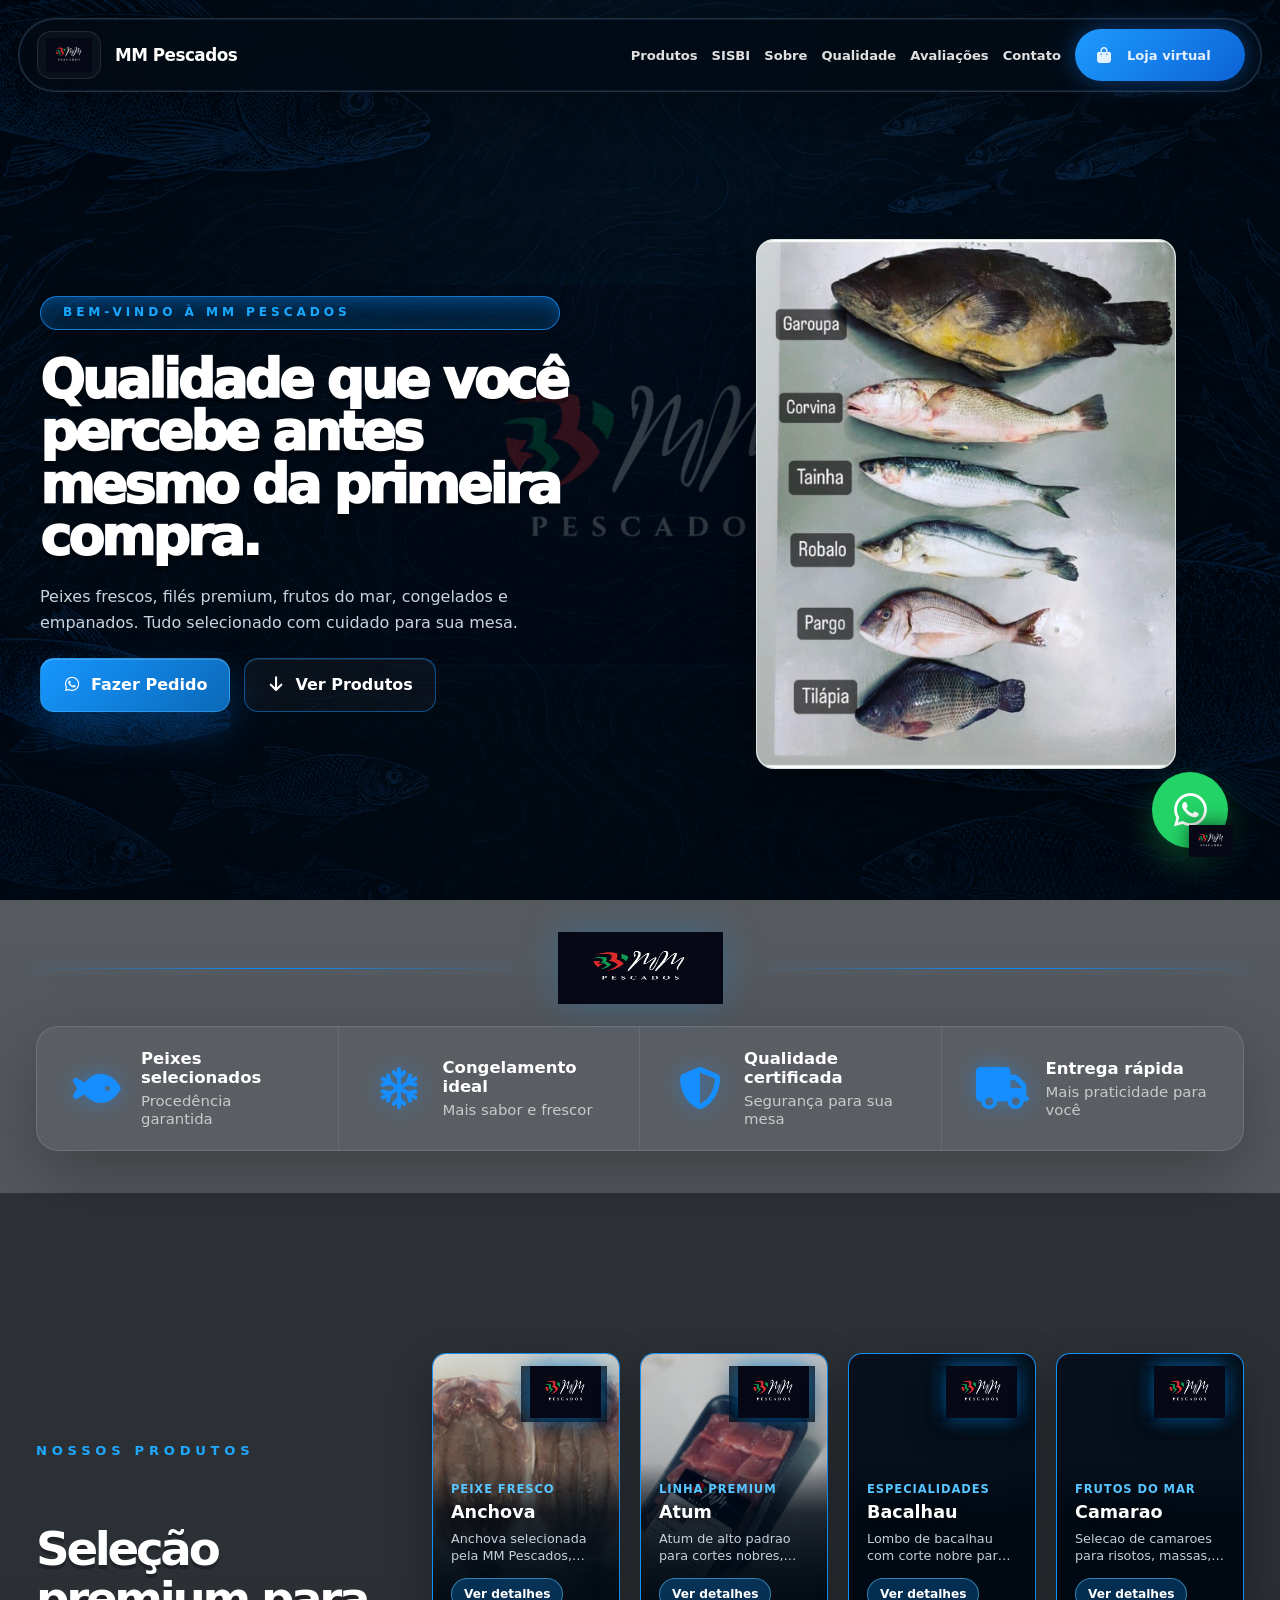
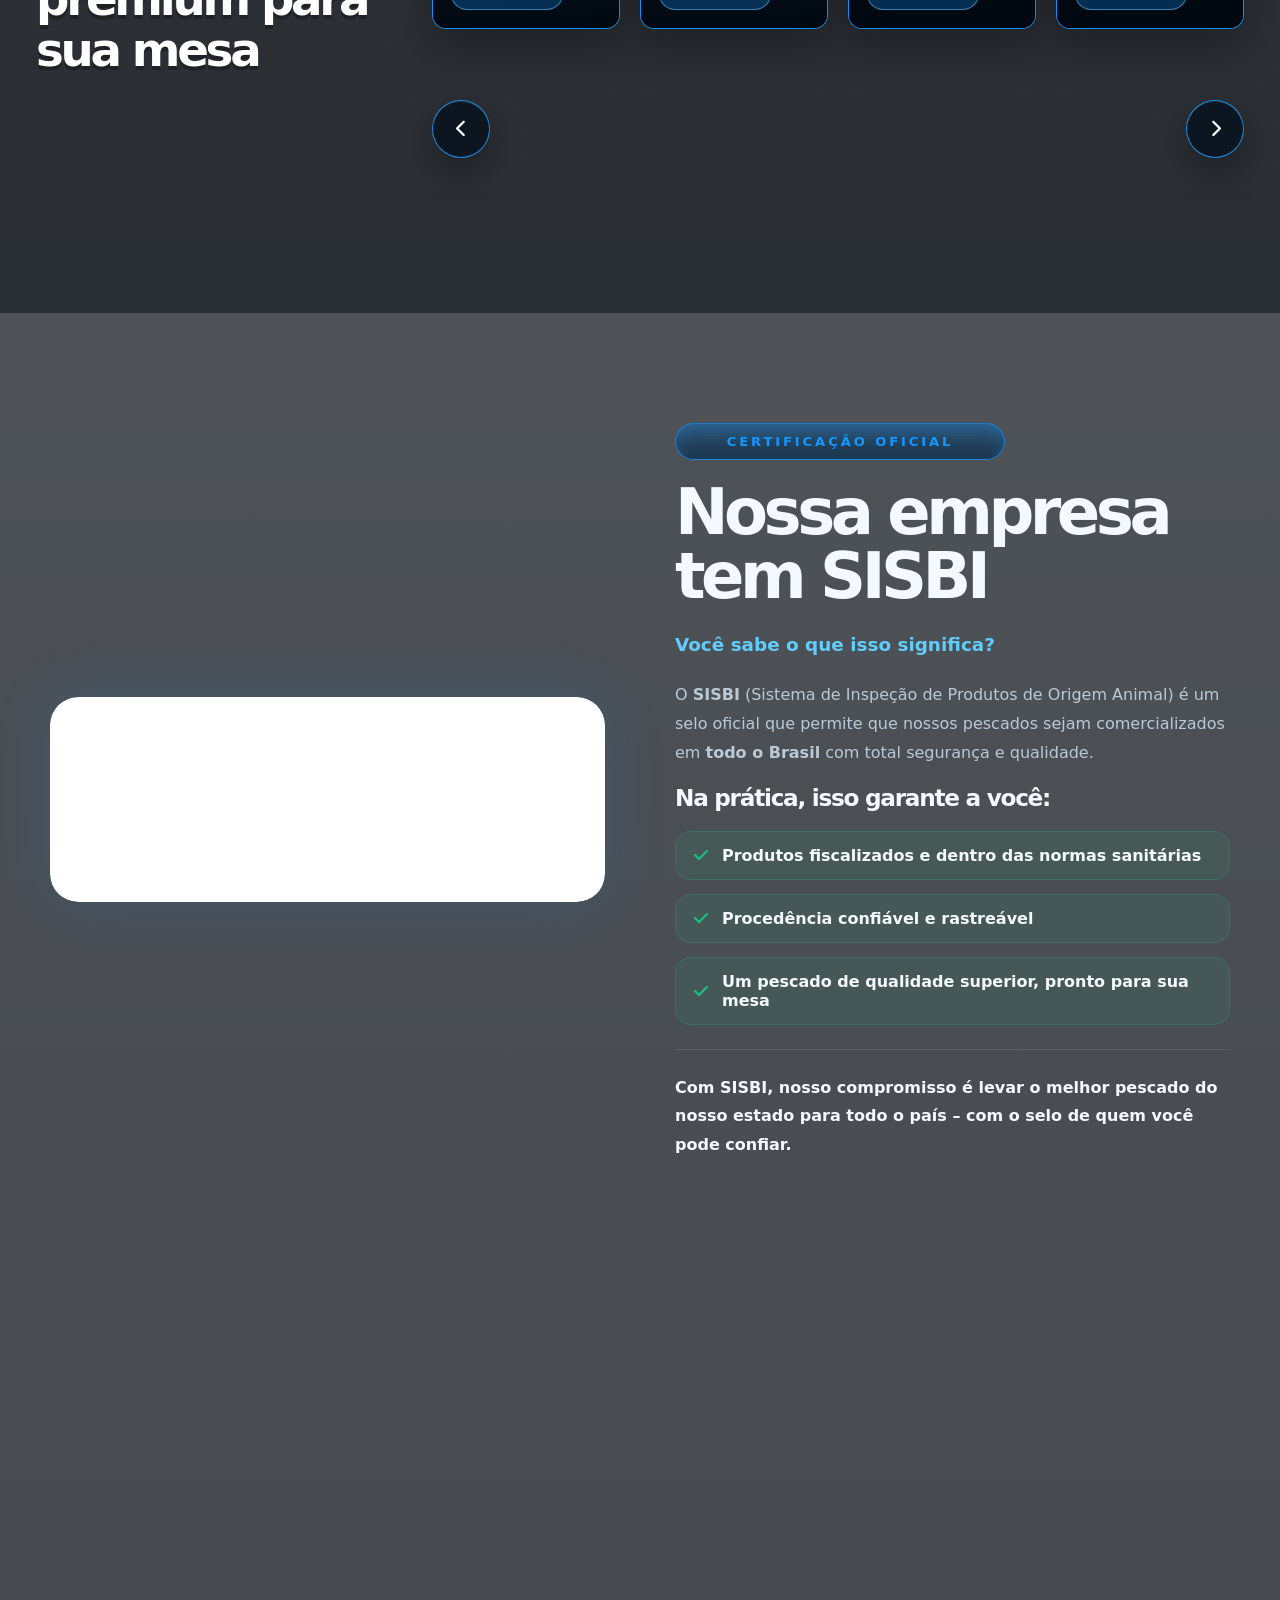
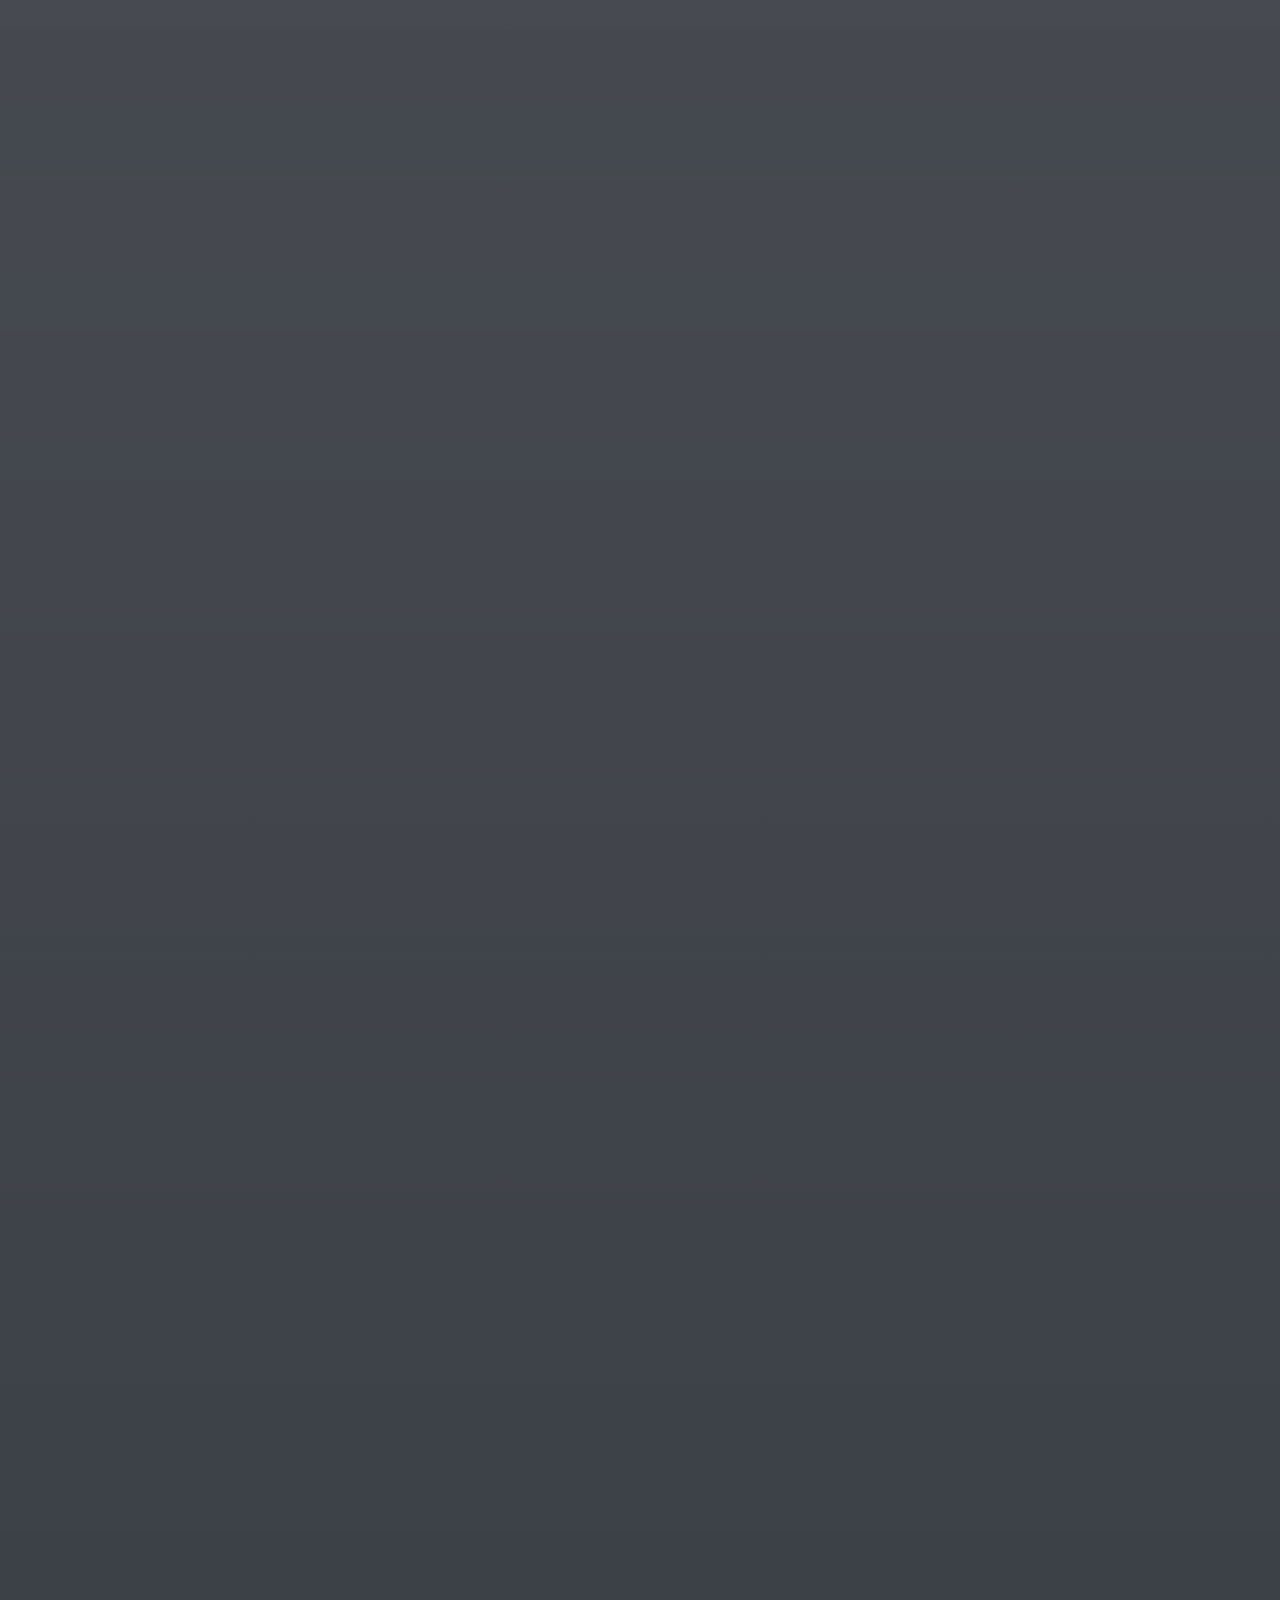
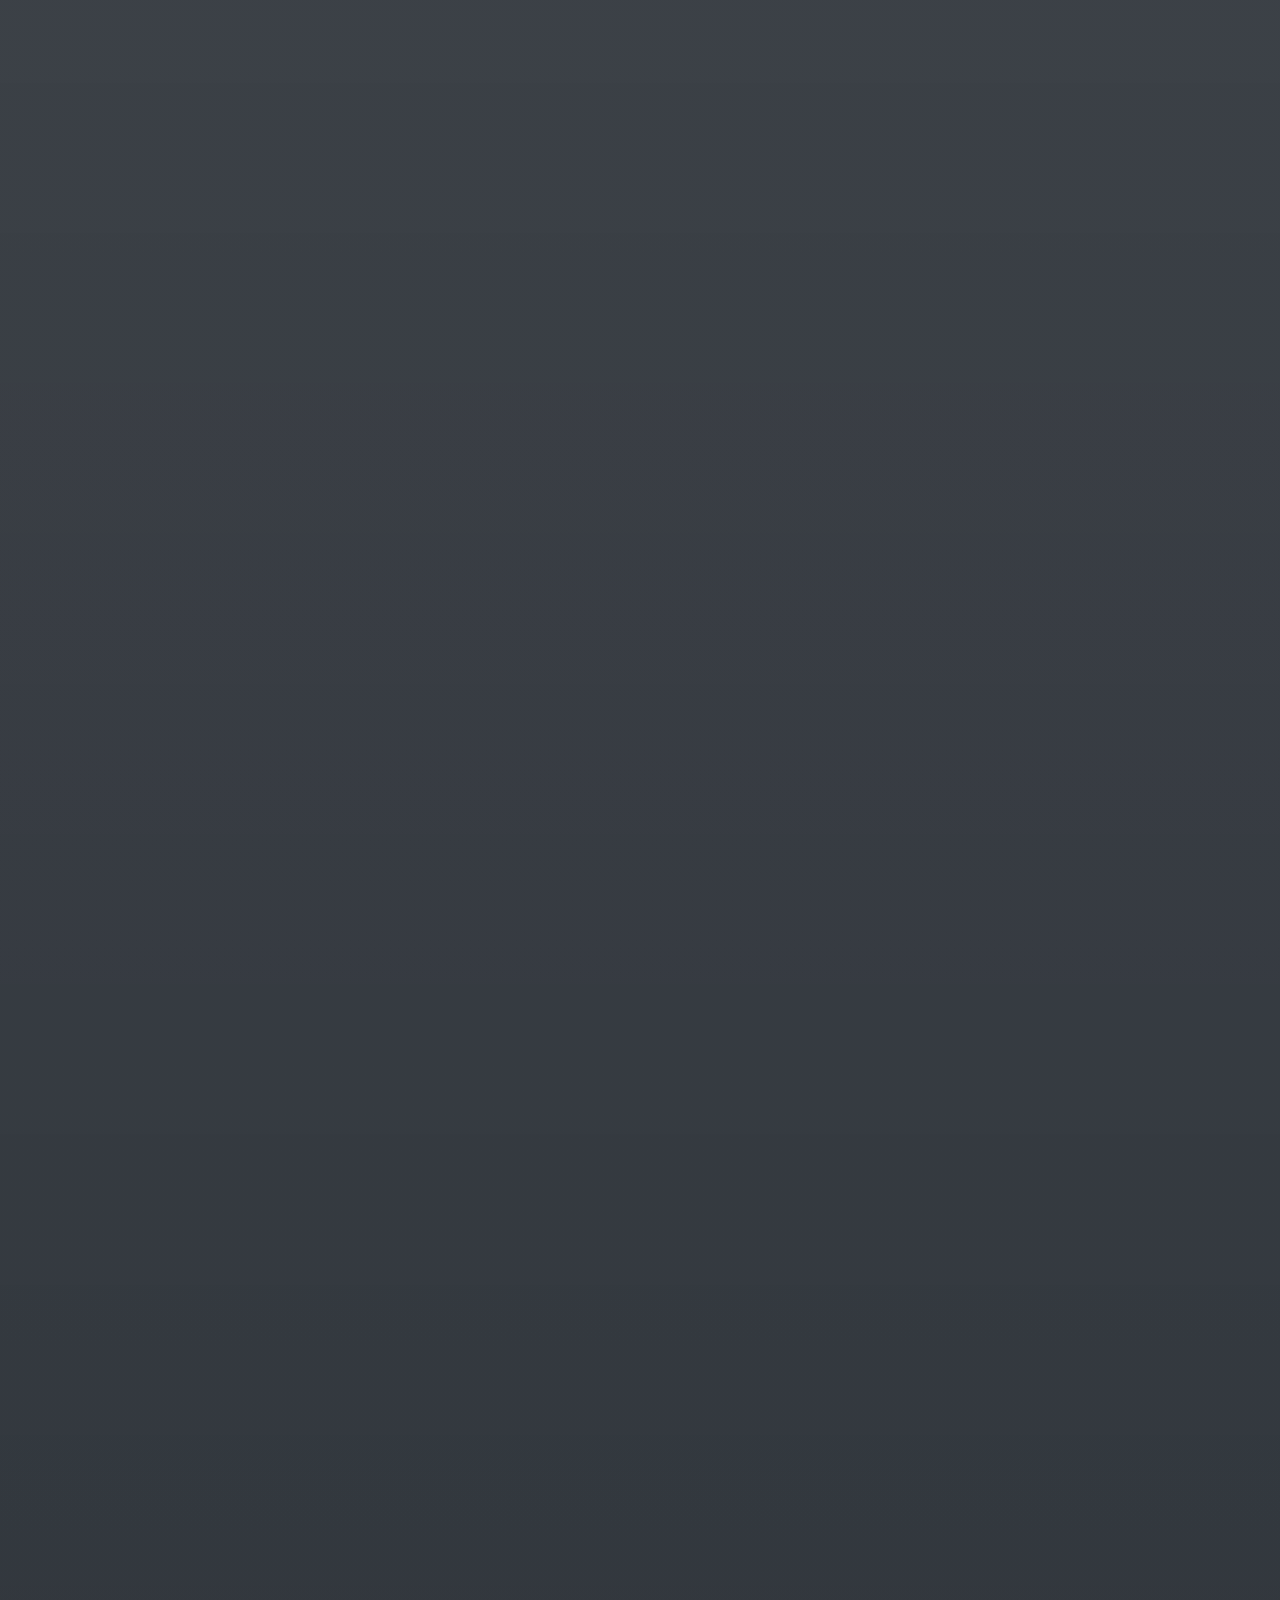
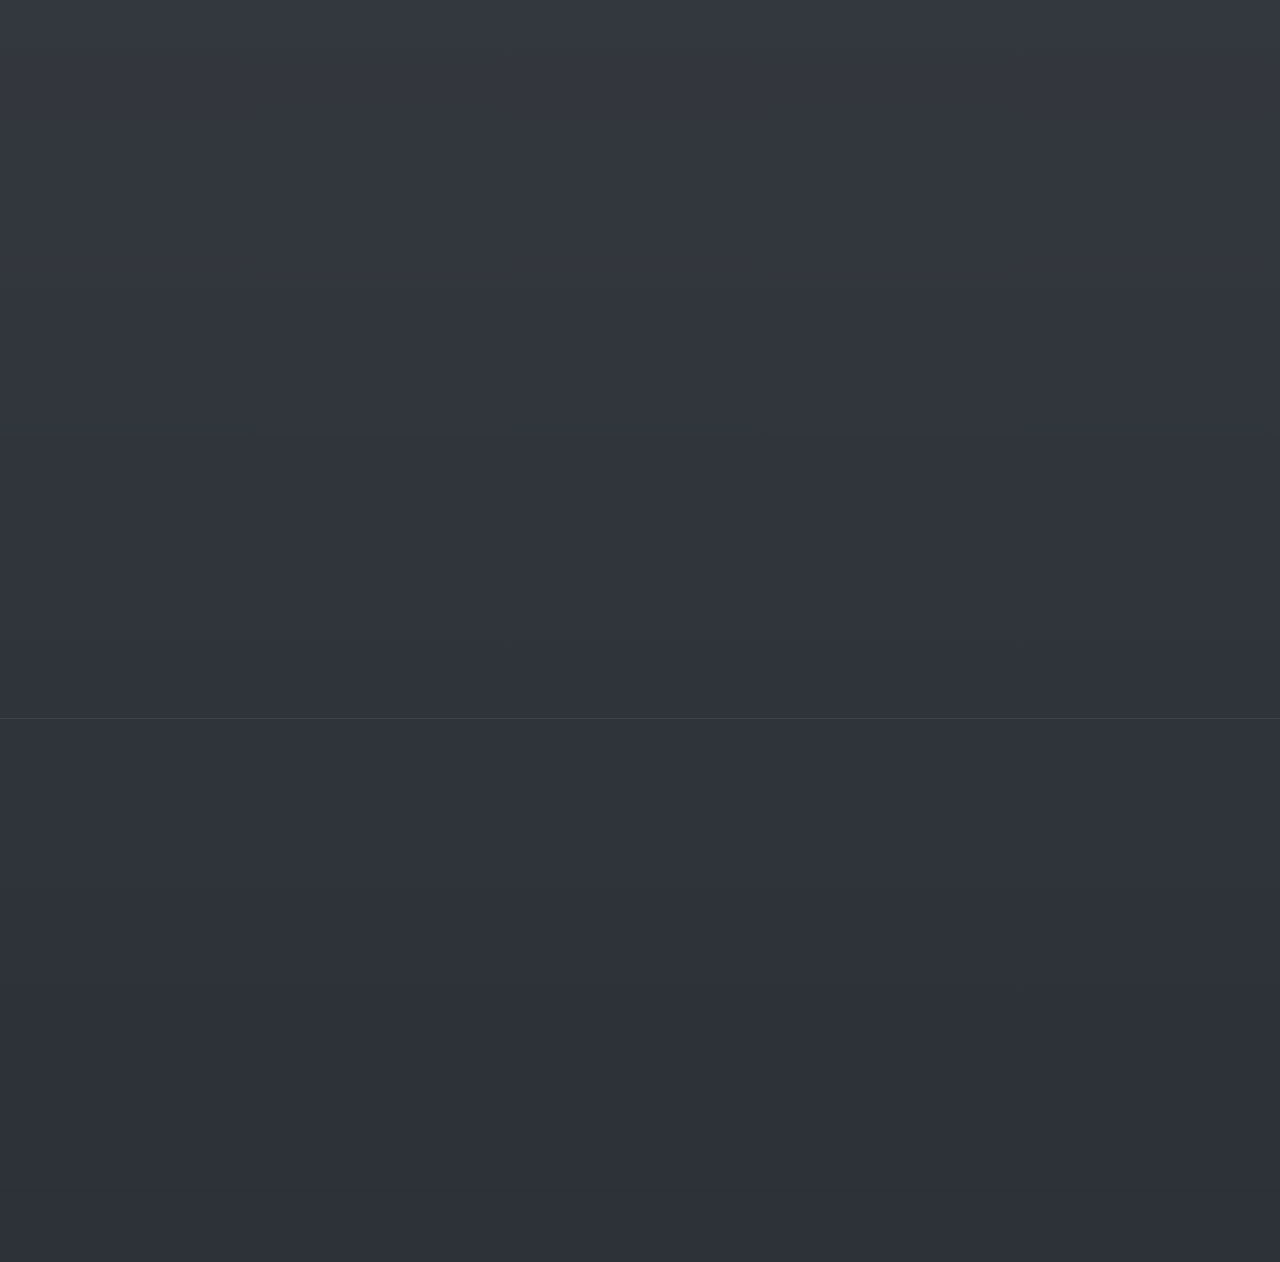
==== commit 2411f9f2: "ajuste mensagem no whats" ====
--- a/index.html
+++ b/index.html
@@ -128,7 +128,7 @@
           <p>Peixes frescos, filés premium, frutos do mar, congelados e empanados. Tudo selecionado com cuidado para sua mesa.</p>
           
           <div class="hero-actions">
-            <a class="btn-primary" href="https://wa.me/554830244024?text=Olá, vim pelo site da MM Pescados e quero fazer um pedido.">
+            <a class="btn-primary" href="https://wa.me/554830244024?text=Vim%20do%20site%20da%20MM%20Pescados%20e%20gostaria%20de%20ter%20mais%20informa%C3%A7%C3%B5es">
               <i class="fa-brands fa-whatsapp"></i><span>Fazer Pedido</span>
             </a>
             <a class="btn-secondary" href="#produtos">
@@ -359,7 +359,7 @@
       </div>
 
       <div class="contact-premium-actions">
-        <a class="btn-primary" target="_blank" href="https://wa.me/554830244024?text=Ol%C3%A1%2C%20vim%20pelo%20site%20da%20MM%20Pescados%20e%20quero%20fazer%20um%20pedido.">
+        <a class="btn-primary" target="_blank" href="https://wa.me/554830244024?text=Vim%20do%20site%20da%20MM%20Pescados%20e%20gostaria%20de%20ter%20mais%20informa%C3%A7%C3%B5es">
           <i class="fa-brands fa-whatsapp"></i><span>Chamar no WhatsApp</span>
         </a>
 
@@ -438,7 +438,7 @@
     </div>
   </div>
 
-  <a class="whatsapp-float whatsapp-pulse" href="https://wa.me/554830244024?text=Ol%C3%A1%2C%20vim%20pelo%20site%20da%20MM%20Pescados%20e%20quero%20fazer%20um%20pedido." target="_blank" rel="noopener" aria-label="Falar no WhatsApp">
+  <a class="whatsapp-float whatsapp-pulse" href="https://wa.me/554830244024?text=Vim%20do%20site%20da%20MM%20Pescados%20e%20gostaria%20de%20ter%20mais%20informa%C3%A7%C3%B5es" target="_blank" rel="noopener" aria-label="Falar no WhatsApp">
     <i class="fa-brands fa-whatsapp"></i>
   </a>
 
@@ -464,7 +464,7 @@
 
     <div class="container footer__bottom">
       <span>© MM Pescados. Todos os direitos reservados.</span>
-      <a href="https://wa.me/554830244024?text=Ol%C3%A1%2C%20vim%20pelo%20site%20da%20MM%20Pescados." target="_blank" rel="noopener">
+      <a href="https://wa.me/554830244024?text=Vim%20do%20site%20da%20MM%20Pescados%20e%20gostaria%20de%20ter%20mais%20informa%C3%A7%C3%B5es" target="_blank" rel="noopener">
         <i class="fa-brands fa-whatsapp"></i> Atendimento pelo WhatsApp
       </a>
     </div>
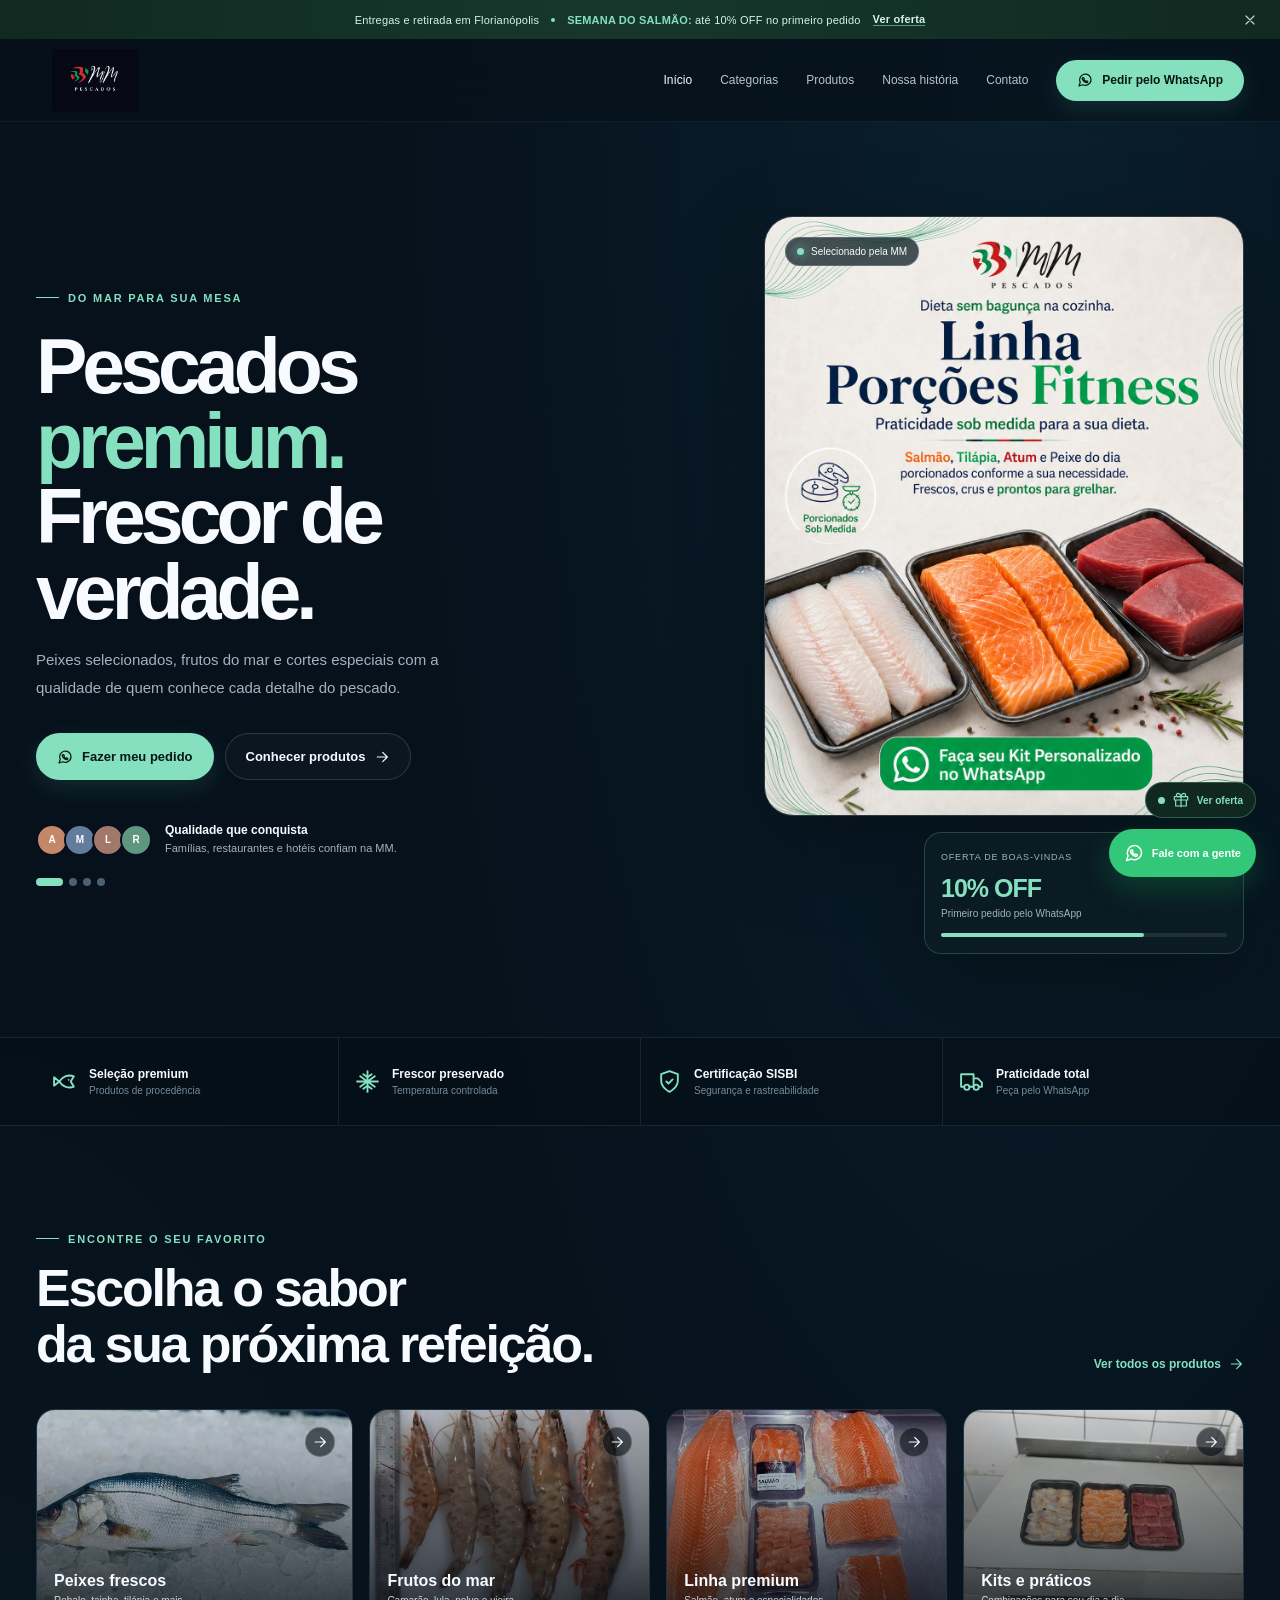
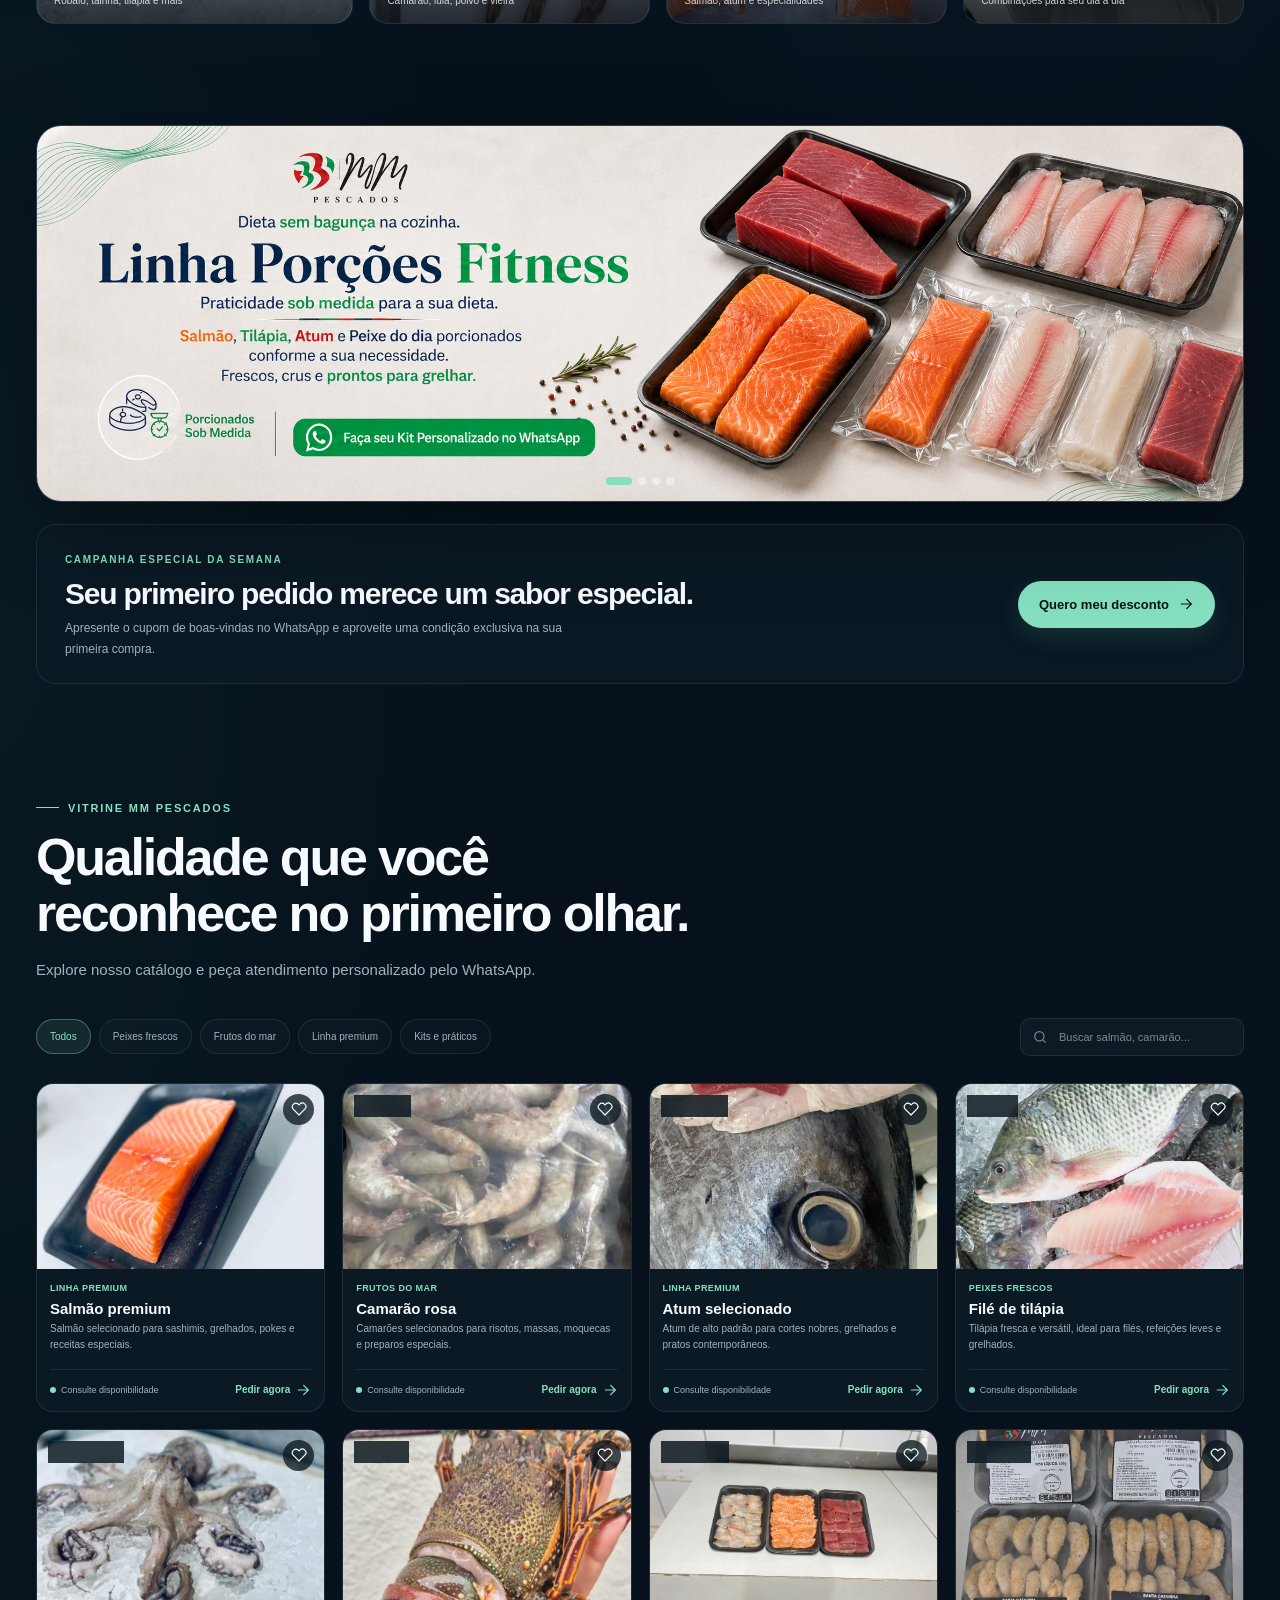
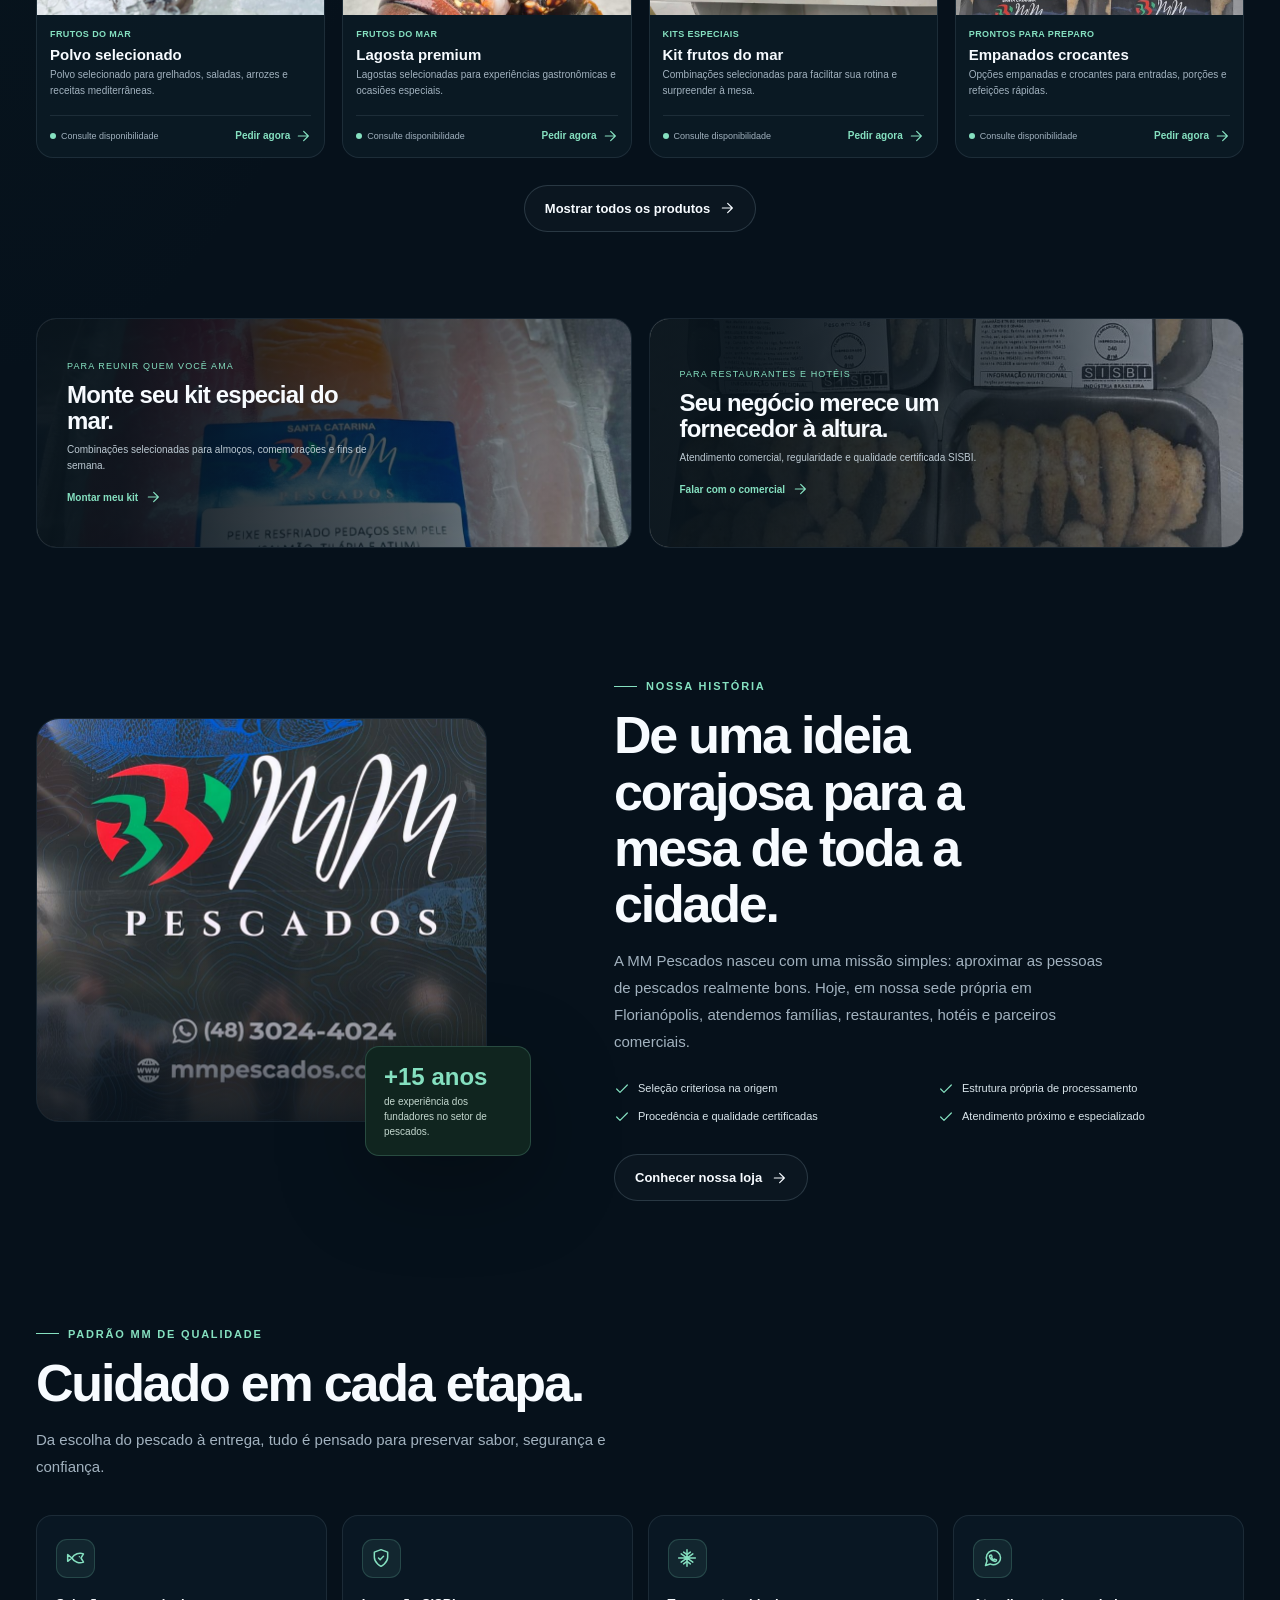
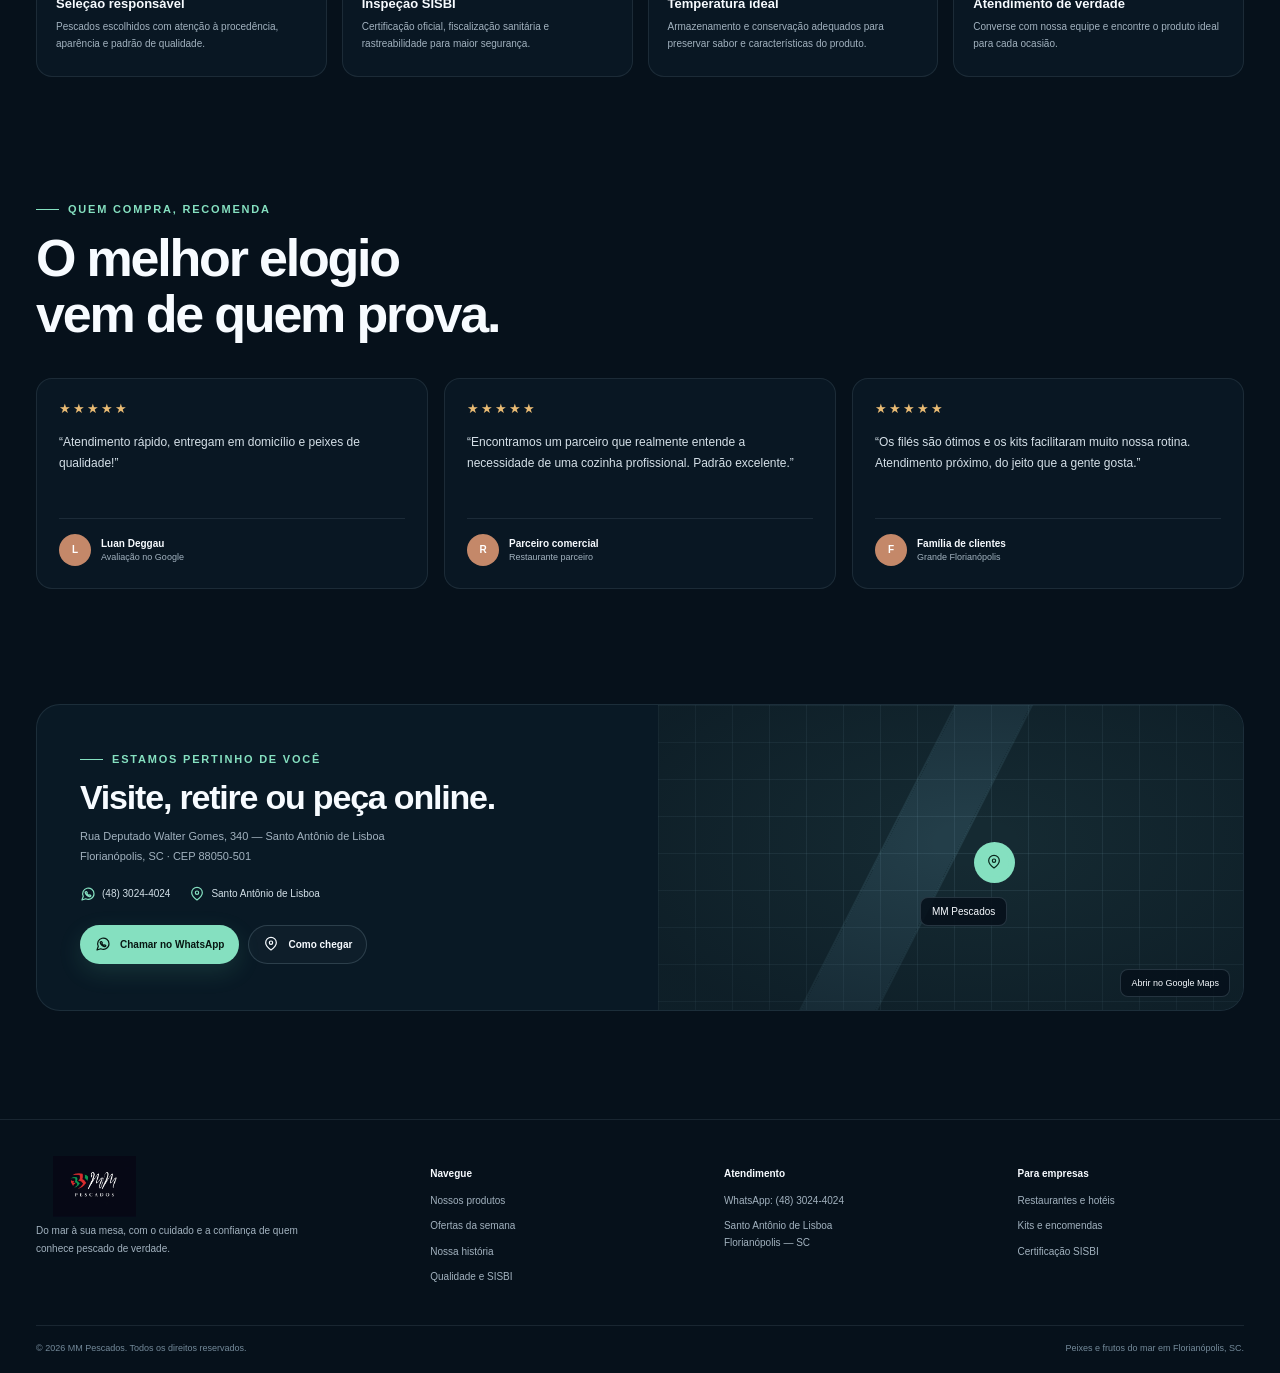
==== commit c56e674a: "ajuste layout e banner" ====
--- a/index.html
+++ b/index.html
@@ -11,6 +11,7 @@
 
   <meta charset="UTF-8" />
   <meta name="viewport" content="width=device-width, initial-scale=1.0" />
+  <meta name="theme-color" content="#06111b" />
 
   <title>MM Pescados | Peixes Frescos e Frutos do Mar em Florianópolis</title>
 
@@ -18,7 +19,6 @@
   <meta name="keywords" content="MM Pescados, peixaria Florianópolis, peixes frescos Santo Antônio de Lisboa, frutos do mar Florianópolis, filés de peixe, congelados, empanados, pescados Florianópolis" />
   <meta name="author" content="MM Pescados" />
   <meta name="robots" content="index, follow" />
-  <meta name="theme-color" content="#041b2a" />
 
   <link rel="canonical" href="https://mmpescados.com.br/" />
 
@@ -29,7 +29,6 @@
   <meta property="og:site_name" content="MM Pescados" />
   <meta property="og:title" content="MM Pescados | Peixes Frescos e Frutos do Mar" />
   <meta property="og:description" content="Produtos selecionados, frescos e de qualidade premium em Florianópolis. Compre presencialmente, pelo WhatsApp ou loja virtual." />
-
   <meta property="og:image" content="https://mmpescados.com.br/assets/img/logo.png" />
   <meta property="og:image:secure_url" content="https://mmpescados.com.br/assets/img/logo.png" />
   <meta property="og:image:type" content="image/png" />
@@ -48,11 +47,10 @@
   <link rel="shortcut icon" href="/assets/img/logo.png" />
   <link rel="apple-touch-icon" href="/assets/img/logo.png" />
 
-  <!-- Performance -->
-  <link rel="preconnect" href="https://cdnjs.cloudflare.com" crossorigin />
+  <!-- Preload dos banners do hero -->
+  <link rel="preload" as="image" href="./assets/banner/BANNER1.png" />
 
   <!-- CSS -->
-  <link rel="stylesheet" href="https://cdnjs.cloudflare.com/ajax/libs/font-awesome/6.7.2/css/all.min.css" />
   <link rel="stylesheet" href="styles.css" />
 
   <!-- Schema.org -->
@@ -77,7 +75,6 @@
     "areaServed": "Florianópolis"
   }
   </script>
-
 </head>
 
 <body>
@@ -86,389 +83,176 @@
   height="0" width="0" style="display:none;visibility:hidden"></iframe></noscript>
   <!-- End Google Tag Manager (noscript) -->
 
-  <div class="loader" id="loader" aria-hidden="true">
-    <div class="loader__mark">
-      <i class="fa-solid fa-fish"></i>
+  <svg aria-hidden="true" style="position:absolute;width:0;height:0;overflow:hidden">
+    <symbol id="i-arrow" viewBox="0 0 24 24"><path d="M5 12h14M13 5l7 7-7 7"/></symbol>
+    <symbol id="i-check" viewBox="0 0 24 24"><path d="M20 6 9 17l-5-5"/></symbol>
+    <symbol id="i-fish" viewBox="0 0 24 24"><path d="M7 12c3-5 9-7 14-5l-3 5 3 5c-5 2-11 0-14-5Z"/><path d="m7 12-5-4v8l5-4Z"/><circle cx="16" cy="10.5" r=".8" fill="currentColor" stroke="none"/></symbol>
+    <symbol id="i-shield" viewBox="0 0 24 24"><path d="M12 22s8-4 8-11V5l-8-3-8 3v6c0 7 8 11 8 11Z"/><path d="m9 12 2 2 4-4"/></symbol>
+    <symbol id="i-truck" viewBox="0 0 24 24"><path d="M10 17h4V5H2v12h3"/><path d="M14 9h4l4 4v4h-3"/><circle cx="7.5" cy="17.5" r="2.5"/><circle cx="16.5" cy="17.5" r="2.5"/></symbol>
+    <symbol id="i-snow" viewBox="0 0 24 24"><path d="m2 12 20 0M12 2v20m-7-15 14 10M5 17 19 7"/><path d="m8 5 4 3 4-3m-8 14 4-3 4 3"/></symbol>
+    <symbol id="i-search" viewBox="0 0 24 24"><circle cx="11" cy="11" r="7"/><path d="m16 16 4 4"/></symbol>
+    <symbol id="i-pin" viewBox="0 0 24 24"><path d="M20 10c0 5-8 11-8 11S4 15 4 10a8 8 0 0 1 16 0Z"/><circle cx="12" cy="10" r="2.5"/></symbol>
+    <symbol id="i-heart" viewBox="0 0 24 24"><path d="M20.8 4.6a5.4 5.4 0 0 0-7.6 0L12 5.8l-1.2-1.2a5.4 5.4 0 0 0-7.6 7.6l1.2 1.2L12 21l7.6-7.6 1.2-1.2a5.4 5.4 0 0 0 0-7.6Z"/></symbol>
+    <symbol id="i-close" viewBox="0 0 24 24"><path d="m18 6-12 12M6 6l12 12"/></symbol>
+    <symbol id="i-menu" viewBox="0 0 24 24"><path d="M4 6h16M4 12h16M4 18h16"/></symbol>
+    <symbol id="i-message" viewBox="0 0 24 24"><path d="M21 11.5a8.5 8.5 0 0 1-12.4 7.6L3 21l1.9-5.6A8.5 8.5 0 1 1 21 11.5Z"/><path d="M8.7 8.9c.2-.5.4-.5.7-.5h.4c.1 0 .3 0 .4.3l.7 1.6c.1.2 0 .4-.1.6l-.5.5a6.5 6.5 0 0 0 2.8 2.7l.6-.7c.1-.2.3-.2.5-.1l1.7.8c.2.1.3.2.3.4 0 .4-.2 1-.6 1.2-.4.3-1 .5-1.6.3-3-.9-5.6-3.6-6.2-6-.1-.4 0-.8.2-1.1Z"/></symbol>
+    <symbol id="i-bag" viewBox="0 0 24 24"><path d="M6 7h12l1 13H5L6 7Z"/><path d="M9 7V5a3 3 0 0 1 6 0v2"/></symbol>
+    <symbol id="i-gift" viewBox="0 0 24 24"><path d="M20 12v9H4v-9m-2-5h20v5H2zM12 22V7"/><path d="M12 7H7.5a2.5 2.5 0 1 1 0-5C11 2 12 7 12 7Zm0 0h4.5a2.5 2.5 0 1 0 0-5C13 2 12 7 12 7Z"/></symbol>
+    <symbol id="i-clock" viewBox="0 0 24 24"><circle cx="12" cy="12" r="9"/><path d="M12 7v5l3 2"/></symbol>
+  </svg>
+
+  <div class="announcement" id="announcement">
+    <span class="delivery-copy">Entregas e retirada em Florianópolis</span>
+    <span class="dot"></span>
+    <span><strong>SEMANA DO SALMÃO:</strong> até 10% OFF no primeiro pedido</span>
+    <a href="#ofertas">Ver oferta</a>
+    <button class="announcement-close" id="closeAnnouncement" aria-label="Fechar aviso"><svg class="icon icon-sm"><use href="#i-close"></use></svg></button>
+  </div>
+
+  <header class="site-header">
+    <div class="container nav-wrap">
+      <a href="#inicio" class="brand" aria-label="MM Pescados — início"><img src="./assets/img/logo-mm-oficial.png" alt="MM Pescados"></a>
+      <button class="nav-toggle" id="navToggle" aria-label="Abrir menu" aria-expanded="false"><svg class="icon"><use href="#i-menu"></use></svg></button>
+      <nav class="desktop-nav" id="mainNav" aria-label="Navegação principal">
+        <a class="is-active" href="#inicio">Início</a>
+        <a href="#categorias">Categorias</a>
+        <a href="#produtos">Produtos</a>
+        <a href="#sobre">Nossa história</a>
+        <a href="#contato">Contato</a>
+        <a class="pill pill-primary nav-cta wa-link" data-message="Olá! Gostaria de conhecer os produtos da MM Pescados."><svg class="icon icon-sm"><use href="#i-message"></use></svg>Pedir pelo WhatsApp</a>
+      </nav>
     </div>
-    <span>Preparando produtos frescos...</span>
-  </div>
-
-  <header class="site-header" id="header">
-    <a href="#inicio" class="brand" aria-label="MM Pescados">
-      <span class="brand__logo"><img src="./assets/img/mm-logo-oficial.png" alt="MM Pescados" /></span>
-      <span class="brand__text">MM Pescados</span>
-    </a>
-
-    <button class="nav-toggle" id="navToggle" aria-label="Abrir menu">
-      <i class="fa-solid fa-bars"></i>
-    </button>
-
-    <nav class="nav" id="nav">
-      <a href="#produtos">Produtos</a>
-      <a href="#sisbi">SISBI</a>
-      <a href="#sobre">Sobre</a>
-      <a href="#qualidade">Qualidade</a>
-      <a href="#avaliacoes">Avaliações</a>
-      <a href="#contato">Contato</a>
-      <a class="nav__cta nav__cta--store" href="manutencao.html"><i class="fa-solid fa-bag-shopping"></i>Loja virtual</a>
-    </nav>
   </header>
 
   <main>
-    <!-- Hero Section -->
-    <section class="section hero-section" id="inicio">
-  <div class="mm-hero-watermark" aria-hidden="true">
-    <img src="./assets/img/mm-logo-oficial.png" alt="">
-  </div>
-
+    <section class="hero" id="inicio">
       <div class="container hero-grid">
-        <div class="hero-content reveal">
-          <span class="eyebrow">Bem-vindo à MM Pescados</span>
-          <h1>Qualidade que você percebe antes mesmo da primeira compra.</h1>
-          <p>Peixes frescos, filés premium, frutos do mar, congelados e empanados. Tudo selecionado com cuidado para sua mesa.</p>
-          
+        <div>
+          <span class="eyebrow">Do mar para sua mesa</span>
+          <h1>Pescados <span>premium.</span><br>Frescor de verdade.</h1>
+          <p class="hero-copy">Peixes selecionados, frutos do mar e cortes especiais com a qualidade de quem conhece cada detalhe do pescado.</p>
           <div class="hero-actions">
-            <a class="btn-primary" href="https://wa.me/554830244024?text=Vim%20do%20site%20da%20MM%20Pescados%20e%20gostaria%20de%20ter%20mais%20informa%C3%A7%C3%B5es">
-              <i class="fa-brands fa-whatsapp"></i><span>Fazer Pedido</span>
-            </a>
-            <a class="btn-secondary" href="#produtos">
-              <i class="fa-solid fa-arrow-down"></i><span>Ver Produtos</span>
-            </a>
-          </div>
-        </div>
-
-        <div class="hero-media reveal">
-          <img id="heroImage" src="assets/hero_img/foto1.jpeg" alt="Produtos premium da MM Pescados" decoding="async" fetchpriority="high">
-        </div>
-      </div>
-    </section>
-<div class="mm-logo-divider" aria-hidden="true">
-  <span></span>
-  <img src="./assets/img/mm-logo-oficial.png" alt="">
-  <span></span>
-</div>
-
-<section class="premium-benefits" aria-label="Diferenciais MM Pescados">
-  <div class="container benefits-pill">
-    <div class="benefit-item"><i class="fa-solid fa-fish"></i><div><strong>Peixes selecionados</strong><span>Procedência garantida</span></div></div>
-    <div class="benefit-item"><i class="fa-regular fa-snowflake"></i><div><strong>Congelamento ideal</strong><span>Mais sabor e frescor</span></div></div>
-    <div class="benefit-item"><i class="fa-solid fa-shield-halved"></i><div><strong>Qualidade certificada</strong><span>Segurança para sua mesa</span></div></div>
-    <div class="benefit-item"><i class="fa-solid fa-truck"></i><div><strong>Entrega rápida</strong><span>Mais praticidade para você</span></div></div>
-  </div>
-</section>
-
-
-    <!-- Produtos / Vitrine Section -->
-    <section class="section showcase-section" id="produtos">
+            <a class="pill pill-primary wa-link" data-message="Olá! Quero fazer um pedido na MM Pescados."><svg class="icon icon-sm"><use href="#i-message"></use></svg>Fazer meu pedido</a>
+            <a href="#produtos" class="pill pill-ghost">Conhecer produtos <svg class="icon icon-sm"><use href="#i-arrow"></use></svg></a>
+          </div>
+          <div class="hero-proof">
+            <div class="avatars"><span class="avatar">A</span><span class="avatar">M</span><span class="avatar">L</span><span class="avatar">R</span></div>
+            <div class="proof-copy"><strong>Qualidade que conquista</strong>Famílias, restaurantes e hotéis confiam na MM.</div>
+          </div>
+          <div class="hero-pager" id="heroPager" aria-label="Campanhas em destaque"></div>
+        </div>
+        <div class="hero-visual">
+          <div class="hero-image-card">
+            <div class="hero-slides" id="heroSlides"></div>
+            <span class="fresh-badge">Selecionado pela MM</span>
+            <div class="hero-image-overlay"><div><span id="heroImageCategory">Linha premium</span><strong id="heroImageTitle">Salmão selecionado</strong></div><svg class="icon"><use href="#i-arrow"></use></svg></div>
+          </div>
+          <div class="floating-offer"><div class="floating-offer-label"><span>Oferta de boas-vindas</span><svg class="icon icon-sm"><use href="#i-gift"></use></svg></div><div class="floating-offer-value">10% OFF</div><small>Primeiro pedido pelo WhatsApp</small><div class="offer-progress"></div></div>
+        </div>
+      </div>
+    </section>
+
+    <section class="trust-strip" aria-label="Diferenciais MM Pescados">
+      <div class="container trust-grid">
+        <div class="trust-item"><svg class="icon icon-lg trust-icon"><use href="#i-fish"></use></svg><div class="trust-copy"><strong>Seleção premium</strong><span>Produtos de procedência</span></div></div>
+        <div class="trust-item"><svg class="icon icon-lg trust-icon"><use href="#i-snow"></use></svg><div class="trust-copy"><strong>Frescor preservado</strong><span>Temperatura controlada</span></div></div>
+        <div class="trust-item"><svg class="icon icon-lg trust-icon"><use href="#i-shield"></use></svg><div class="trust-copy"><strong>Certificação SISBI</strong><span>Segurança e rastreabilidade</span></div></div>
+        <div class="trust-item"><svg class="icon icon-lg trust-icon"><use href="#i-truck"></use></svg><div class="trust-copy"><strong>Praticidade total</strong><span>Peça pelo WhatsApp</span></div></div>
+      </div>
+    </section>
+
+    <section class="categories" id="categorias">
       <div class="container">
-        <div class="section-header reveal">
-          <span class="eyebrow">NOSSOS PRODUTOS</span>
-          <h2>Seleção premium para sua mesa</h2>
-        </div>
-
-        <div class="showcase-grid product-grid" id="productGrid" aria-live="polite"></div>
-        <div class="product-pagination reveal" id="productPagination" aria-label="Paginacao de produtos"></div>
-      </div>
-    </section>
-
-    <!-- SISBI/Qualidade Section -->
-    <section class="section sisbi-section" id="sisbi">
-      <div class="container sisbi-grid">
-        <div class="sisbi-image reveal">
-          <img src="assets/img/sisbi.jpg" alt="Sistema SISBI - Inspeção de Produtos de Origem Animal" loading="lazy" decoding="async">
-        </div>
-
-        <div class="sisbi-content reveal">
-          <span class="eyebrow">CERTIFICAÇÃO OFICIAL</span>
-          <h2>Nossa empresa tem SISBI</h2>
-          
-          <p class="sisbi-subtitle">Você sabe o que isso significa?</p>
-          
-          <p>O <strong>SISBI</strong> (Sistema de Inspeção de Produtos de Origem Animal) é um selo oficial que permite que nossos pescados sejam comercializados em <strong>todo o Brasil</strong> com total segurança e qualidade.</p>
-          
-          <h3>Na prática, isso garante a você:</h3>
-          <ul class="sisbi-benefits">
-            <li><i class="fa-solid fa-check"></i> Produtos fiscalizados e dentro das normas sanitárias</li>
-            <li><i class="fa-solid fa-check"></i> Procedência confiável e rastreável</li>
-            <li><i class="fa-solid fa-check"></i> Um pescado de qualidade superior, pronto para sua mesa</li>
-          </ul>
-
-          <p class="sisbi-closing">Com SISBI, nosso compromisso é levar o melhor pescado do nosso estado para todo o país – com o selo de quem você pode confiar.</p>
-        </div>
-      </div>
-    </section>
-
-    <!-- Sobre Section -->
-    <section class="section about-section" id="sobre">
+        <div class="section-head"><div><span class="eyebrow">Encontre o seu favorito</span><h2 class="section-title">Escolha o sabor<br>da sua próxima refeição.</h2></div><a href="#produtos" class="text-link">Ver todos os produtos <svg class="icon icon-sm"><use href="#i-arrow"></use></svg></a></div>
+        <div class="category-grid">
+          <button class="category-card" data-category="peixes"><img src="./assets/FOTOS/Robalo/ROBALO1.jpeg" alt="Peixes frescos"><span class="category-arrow"><svg class="icon icon-sm"><use href="#i-arrow"></use></svg></span><span class="category-content"><h3>Peixes frescos</h3><p>Robalo, tainha, tilápia e mais</p></span></button>
+          <button class="category-card" data-category="frutos"><img src="./assets/FOTOS/Camarao/CAMARAO%20ROSA.jpeg" alt="Camarões e frutos do mar"><span class="category-arrow"><svg class="icon icon-sm"><use href="#i-arrow"></use></svg></span><span class="category-content"><h3>Frutos do mar</h3><p>Camarão, lula, polvo e vieira</p></span></button>
+          <button class="category-card" data-category="premium"><img src="./assets/FOTOS/Salmao/SALMAO1.jpeg" alt="Linha premium de pescados"><span class="category-arrow"><svg class="icon icon-sm"><use href="#i-arrow"></use></svg></span><span class="category-content"><h3>Linha premium</h3><p>Salmão, atum e especialidades</p></span></button>
+          <button class="category-card" data-category="kits"><img src="./assets/FOTOS/kits/kit1.jpeg" alt="Kits e produtos práticos"><span class="category-arrow"><svg class="icon icon-sm"><use href="#i-arrow"></use></svg></span><span class="category-content"><h3>Kits e práticos</h3><p>Combinações para seu dia a dia</p></span></button>
+        </div>
+      </div>
+    </section>
+
+    <section class="campaign" id="ofertas">
       <div class="container">
-        <div class="about-header reveal">
-          <span class="eyebrow">NOSSA HISTÓRIA</span>
-          <h2>Da Resiliência à Conquista da Sede Própria</h2>
-        </div>
-
-        <div class="about-content">
-          <div class="about-card reveal">
-            <h3>Um começo movido pelo propósito</h3>
-            <p>A MM Pescados nasceu em um dos momentos mais desafiadores da história recente: em meio à pandemia global. Enquanto o mundo se isolava, nossos fundadores — profissionais com mais de 15 anos de expertise no setor — enxergaram uma missão clara: levar pescados de altíssima qualidade diretamente às casas das pessoas, com segurança e praticidade.</p>
-            <p>O que começou com vendas de porta em porta em condomínios logo se transformou em algo muito maior. Ali, no contato direto, descobrimos o verdadeiro prazer de atender famílias e construímos o nosso maior ativo: relacionamentos baseados em total confiança.</p>
-          </div>
-
-          <div class="about-card reveal">
-            <h3>Do artesanal ao processamento industrial</h3>
-            <p>O sucesso da operação domiciliar abriu portas. Fomos convidados a gerenciar uma peixaria física e, nos fundos dessa loja, montamos a primeira estrutura da Indústria MM. Foi o início do nosso processamento profissional, onde unimos o cuidado artesanal à escala necessária para atender um mercado cada vez mais exigente.</p>
-            <p>Nossa marca expandiu-se rapidamente. Em pouco tempo, a MM Pescados tornou-se fornecedora estratégica para grandes redes de supermercados e parceira de confiança para hotéis e restaurantes renomados, consolidando nossa reputação pela excelência do produto.</p>
-          </div>
-
-          <div class="about-card reveal">
-            <h3>O Grande Desafio e a Nova Era (2026)</h3>
-            <p>O ano de 2026 marcou o capítulo mais intenso da nossa jornada. O crescimento acelerado exigia um espaço que suportasse nossa operação. Enfrentamos o desafio de deixar nosso antigo ponto e encarar uma transição complexa e trabalhosa.</p>
-            <p>Nesse período, o apoio de amigos e parceiros comerciais foi o alicerce que nos manteve firmes. Em maio de 2026, o sonho se materializou: concluímos a mudança e inauguramos nossa sede própria em Florianópolis. Hoje, operamos em uma estrutura fabril moderna e centralizada, prontos para os próximos 15 anos de inovação.</p>
-          </div>
-
-          <div class="about-card reveal">
-            <h3>Nossa Gratidão</h3>
-            <p>Não chegamos aqui sozinhos. Nossa eterna gratidão a todos os clientes, amigos e parceiros que estenderam a mão, acreditaram no nosso sonho e tornaram possível a conquista da nossa própria casa.</p>
-            <p><strong>MM Pescados – Do mar à sua mesa, com a confiança de quem conhece.</strong></p>
-          </div>
-        </div>
-      </div>
-    </section>
-
-    <!-- Qualidade Section (consolidada) -->
-    <section class="section quality-section" id="qualidade">
+        <div class="banner-carousel" id="bannerCarousel" aria-label="Campanhas MM Pescados" aria-roledescription="carrossel">
+          <div class="banner-track" id="bannerTrack"></div>
+          <button class="banner-nav prev" id="bannerPrev" aria-label="Banner anterior"><svg class="icon icon-sm" style="transform:rotate(180deg)"><use href="#i-arrow"></use></svg></button>
+          <button class="banner-nav next" id="bannerNext" aria-label="Próximo banner"><svg class="icon icon-sm"><use href="#i-arrow"></use></svg></button>
+          <div class="banner-dots" id="bannerDots"></div>
+        </div>
+        <div class="campaign-cta">
+          <div>
+            <span class="campaign-kicker">Campanha especial da semana</span>
+            <h2>Seu primeiro pedido merece um sabor especial.</h2>
+            <p>Apresente o cupom de boas-vindas no WhatsApp e aproveite uma condição exclusiva na sua primeira compra.</p>
+          </div>
+          <a class="pill pill-primary open-promo">Quero meu desconto <svg class="icon icon-sm"><use href="#i-arrow"></use></svg></a>
+        </div>
+      </div>
+    </section>
+
+    <section class="catalog" id="produtos">
       <div class="container">
-        <div class="quality-header reveal">
-          <span class="eyebrow">NOSSO COMPROMISSO</span>
-          <h2>Qualidade em cada detalhe</h2>
-          <p>Processo rigoroso de seleção, armazenamento e manipulação para garantir que você receba o melhor do mar.</p>
-        </div>
-
-        <div class="quality-grid">
-          <div class="quality-card reveal">
-            <div class="quality-icon">
-              <i class="fa-solid fa-leaf"></i>
-            </div>
-            <h3>Frescar Garantida</h3>
-            <p>Seleção cuidadosa desde a origem, garantindo total frescor e qualidade em cada produto que chega à sua mesa.</p>
-          </div>
-
-          <div class="quality-card reveal">
-            <div class="quality-icon">
-              <i class="fa-solid fa-certificate"></i>
-            </div>
-            <h3>Certificado SISBI</h3>
-            <p>Selo oficial que permite comercialização em todo o Brasil com total segurança e procedência rastreável.</p>
-          </div>
-
-          <div class="quality-card reveal">
-            <div class="quality-icon">
-              <i class="fa-solid fa-temperature-high"></i>
-            </div>
-            <h3>Controle de Temperatura</h3>
-            <p>Armazenamento em temperatura controlada desde o recebimento até a entrega, preservando todas as propriedades nutricionais.</p>
-          </div>
-
-          <div class="quality-card reveal">
-            <div class="quality-icon">
-              <i class="fa-solid fa-handshake"></i>
-            </div>
-            <h3>Confiança Total</h3>
-            <p>Relacionamento construído na transparência, rastreabilidade e compromisso com a excelência em cada transação.</p>
-          </div>
-        </div>
-      </div>
-    </section>
-
-    <!-- Avaliações Section -->
-    <section class="section reviews-section" id="avaliacoes">
-      <div class="container">
-        <div class="section-header reveal">
-          <span class="eyebrow">O QUE NOSSOS CLIENTES DIZEM</span>
-          <h2>Experiências reais de clientes satisfeitos</h2>
-        </div>
-
-        <div class="reviews-grid">
-          <div class="review-card reveal">
-            <div class="review-header">
-              <div class="review-stars">
-                <i class="fa-solid fa-star"></i>
-                <i class="fa-solid fa-star"></i>
-                <i class="fa-solid fa-star"></i>
-                <i class="fa-solid fa-star"></i>
-                <i class="fa-solid fa-star"></i>
-              </div>
-              <strong>Cliente Satisfeito</strong>
-            </div>
-            <p>"A qualidade dos peixes é impecável! Sempre fresco e entrega rápida. Recomendo muito!"</p>
-          </div>
-
-          <div class="review-card reveal">
-            <div class="review-header">
-              <div class="review-stars">
-                <i class="fa-solid fa-star"></i>
-                <i class="fa-solid fa-star"></i>
-                <i class="fa-solid fa-star"></i>
-                <i class="fa-solid fa-star"></i>
-                <i class="fa-solid fa-star"></i>
-              </div>
-              <strong>Restaurante Premium</strong>
-            </div>
-            <p>"Fornecedor de confiança para nossa cozinha. Produtos com excelência consistente."</p>
-          </div>
-
-          <div class="review-card reveal">
-            <div class="review-header">
-              <div class="review-stars">
-                <i class="fa-solid fa-star"></i>
-                <i class="fa-solid fa-star"></i>
-                <i class="fa-solid fa-star"></i>
-                <i class="fa-solid fa-star"></i>
-                <i class="fa-solid fa-star"></i>
-              </div>
-              <strong>Família de Florianópolis</strong>
-            </div>
-            <p>"Mudou minha forma de cozinhar! Filés frescos que fazem toda diferença. Voltarei sempre!"</p>
-          </div>
-        </div>
-      </div>
-    </section>
-
-<section class="section contact-premium-section" id="contato">
-  <div class="container contact-premium-grid">
-
-    <div class="contact-premium-content reveal">
-      <span class="eyebrow">Santo Antônio de Lisboa • Florianópolis/SC</span>
-
-      <h2>Visite ou peça online.</h2>
-
-      <p class="contact-address">
-        Rua Deputado Walter Gomes, 340 — Santo Antônio de Lisboa<br>
-        Florianópolis/SC • CEP 88050-501
-      </p>
-
-      <p class="contact-text">
-        Atendimento presencial, WhatsApp e loja virtual para você comprar
-        com praticidade, segurança e qualidade premium.
-      </p>
-
-      <div class="contact-premium-list">
-        <div><i class="fa-brands fa-whatsapp"></i> Atendimento rápido pelo WhatsApp</div>
-        <div><i class="fa-solid fa-store"></i> Retirada e compra presencial</div>
-        <div><i class="fa-solid fa-cart-shopping"></i> Direcionamento para loja virtual</div>
-        <div><i class="fa-solid fa-location-dot"></i> Localização fácil em Florianópolis</div>
-      </div>
-
-      <div class="contact-premium-actions">
-        <a class="btn-primary" target="_blank" href="https://wa.me/554830244024?text=Vim%20do%20site%20da%20MM%20Pescados%20e%20gostaria%20de%20ter%20mais%20informa%C3%A7%C3%B5es">
-          <i class="fa-brands fa-whatsapp"></i><span>Chamar no WhatsApp</span>
-        </a>
-
-        <a class="btn-secondary" target="_blank" href="https://www.google.com/maps/search/?api=1&query=Rua%20Deputado%20Walter%20Gomes%20340%20Santo%20Ant%C3%B4nio%20de%20Lisboa%20Florian%C3%B3polis%20SC">
-          <i class="fa-solid fa-route"></i><span>Ver rota</span>
-        </a>
-
-        <a class="btn-secondary" href="manutencao.html">
-          <i class="fa-solid fa-bag-shopping"></i><span>Loja virtual</span>
-        </a>
-      </div>
-    </div>
-
-    <div class="contact-map-card reveal">
-      <iframe
-        title="Localização MM Pescados"
-        src="https://www.google.com/maps?q=Rua%20Deputado%20Walter%20Gomes%20340%20Santo%20Ant%C3%B4nio%20de%20Lisboa%20Florian%C3%B3polis%20SC&output=embed"
-        loading="lazy"
-        referrerpolicy="no-referrer-when-downgrade">
-      </iframe>
-    </div>
-
-  </div>
-</section>
-
-
-</main>
-
-  <div class="product-modal" id="productModal" aria-hidden="true" role="dialog" aria-modal="true" aria-labelledby="productModalTitle">
-    <div class="product-modal__overlay" data-modal-close></div>
-    <div class="product-modal__dialog" role="document">
-      <button class="product-modal__close" type="button" data-modal-close aria-label="Fechar produto">
-        <i class="fa-solid fa-xmark"></i>
-      </button>
-
-      <div class="product-modal__gallery">
-        <div class="product-modal__badge" id="productModalBadge">
-          <i class="fa-solid fa-fish"></i><span>Produto MM Pescados</span>
-        </div>
-        <button class="product-modal__nav product-modal__nav--prev" type="button" id="modalPrev" aria-label="Imagem anterior">
-          <i class="fa-solid fa-chevron-left"></i>
-        </button>
-        <img id="modalImage" src="" alt="">
-        <button class="product-modal__nav product-modal__nav--next" type="button" id="modalNext" aria-label="Proxima imagem">
-          <i class="fa-solid fa-chevron-right"></i>
-        </button>
-        <div class="product-modal__dots" id="modalDots"></div>
-        <div class="product-modal__thumbs" id="modalThumbs" aria-label="Miniaturas do produto"></div>
-      </div>
-
-      <div class="product-modal__content">
-        <span id="productModalCategory">Produto MM Pescados</span>
-        <h3 id="productModalTitle"></h3>
-        <div class="product-modal__divider"><span></span><i class="fa-solid fa-fish"></i></div>
-        <p id="productModalDescription"></p>
-        <div class="product-modal__chips" aria-label="Diferenciais do produto">
-          <div><i class="fa-solid fa-fish"></i><span>Produto fresco selecionado</span></div>
-          <div><i class="fa-regular fa-snowflake"></i><span>Congelado na medida</span></div>
-          <div><i class="fa-solid fa-shield-halved"></i><span>Embalagem segura</span></div>
-        </div>
-        <div class="product-modal__info">
-          <div><i class="fa-solid fa-hand-point-right"></i><strong>Ideal para</strong><span id="productModalUse">Ensopados, moquecas, assados e caldeiradas.</span></div>
-          <div><i class="fa-regular fa-snowflake"></i><strong>Conservacao</strong><span>Manter congelado a -18°C ou mais frio.</span></div>
-          <div><i class="fa-solid fa-link"></i><strong>Informacao nutricional</strong><span>Fonte de proteinas, omega 3 e minerais essenciais.</span></div>
-        </div>
-        <a class="btn-primary product-modal__order" id="productModalOrder" href="https://wa.me/554830244024" target="_blank" rel="noopener">
-          <i class="fa-brands fa-whatsapp"></i><span>Fazer pedido no WhatsApp</span><small>Atendimento rapido e personalizado</small>
-        </a>
-      </div>
-      <div class="product-modal__footer" aria-hidden="true">
-        <div><i class="fa-solid fa-fish"></i><span>Peixes e frutos do mar sempre frescos</span></div>
-        <div><i class="fa-solid fa-shield-halved"></i><span>Selecionados com qualidade premium</span></div>
-        <div><i class="fa-solid fa-pen"></i><span>Cortes feitos com perfeicao</span></div>
-        <div><i class="fa-solid fa-sliders"></i><span>Sabor que transforma suas receitas</span></div>
-      </div>
-    </div>
-  </div>
-
-  <a class="whatsapp-float whatsapp-pulse" href="https://wa.me/554830244024?text=Vim%20do%20site%20da%20MM%20Pescados%20e%20gostaria%20de%20ter%20mais%20informa%C3%A7%C3%B5es" target="_blank" rel="noopener" aria-label="Falar no WhatsApp">
-    <i class="fa-brands fa-whatsapp"></i>
-  </a>
-
-  <footer class="footer">
-    <div class="container footer__grid">
-      <div class="footer__brand">
-        <img class="footer-logo" src="./assets/img/mm-logo-oficial.png" alt="MM Pescados" loading="lazy" decoding="async" />
-        <strong>MM Pescados</strong>
-        <p>Peixes frescos, filés premium, frutos do mar, congelados e empanados em Florianópolis.</p>
-      </div>
-
-      <div class="footer__item">
-        <span>Contato</span>
-        <a href="tel:+554830244024"><i class="fa-solid fa-phone"></i> (48) 3024-4024</a>
-        <a href="https://mmpescados.com.br/" target="_blank" rel="noopener"><i class="fa-solid fa-store"></i> mmpescados.com.br</a>
-      </div>
-
-      <div class="footer__item">
-        <span>Endereço</span>
-        <p><i class="fa-solid fa-location-dot"></i> Rua Deputado Walter Gomes, 340<br>Santo Antônio de Lisboa, Florianópolis/SC<br>CEP 88050-501</p>
-      </div>
-    </div>
-
-    <div class="container footer__bottom">
-      <span>© MM Pescados. Todos os direitos reservados.</span>
-      <a href="https://wa.me/554830244024?text=Vim%20do%20site%20da%20MM%20Pescados%20e%20gostaria%20de%20ter%20mais%20informa%C3%A7%C3%B5es" target="_blank" rel="noopener">
-        <i class="fa-brands fa-whatsapp"></i> Atendimento pelo WhatsApp
-      </a>
-    </div>
-  </footer>
+        <div class="section-head"><div><span class="eyebrow">Vitrine MM Pescados</span><h2 class="section-title">Qualidade que você<br>reconhece no primeiro olhar.</h2><p class="section-copy">Explore nosso catálogo e peça atendimento personalizado pelo WhatsApp.</p></div></div>
+        <div class="catalog-toolbar">
+          <div class="filter-list" role="group" aria-label="Filtrar produtos">
+            <button class="filter is-active" data-filter="todos">Todos</button>
+            <button class="filter" data-filter="peixes">Peixes frescos</button>
+            <button class="filter" data-filter="frutos">Frutos do mar</button>
+            <button class="filter" data-filter="premium">Linha premium</button>
+            <button class="filter" data-filter="kits">Kits e práticos</button>
+          </div>
+          <label class="search-box"><svg class="icon icon-sm"><use href="#i-search"></use></svg><input id="searchInput" type="search" placeholder="Buscar salmão, camarão..." aria-label="Buscar produtos"></label>
+        </div>
+        <div class="product-grid" id="productGrid" aria-live="polite"></div>
+        <div class="catalog-footer"><button class="pill pill-ghost" id="showAllProducts">Mostrar todos os produtos <svg class="icon icon-sm"><use href="#i-arrow"></use></svg></button></div>
+
+        <div class="secondary-banners">
+          <article class="mini-banner"><img src="./assets/FOTOS/kits/KIT2.jpeg" alt="Kit especial de pescados"><div class="mini-banner-copy"><span class="mini-banner-kicker">Para reunir quem você ama</span><h3>Monte seu kit especial do mar.</h3><p>Combinações selecionadas para almoços, comemorações e fins de semana.</p><a class="text-link wa-link" data-message="Olá! Quero montar um kit especial de pescados.">Montar meu kit <svg class="icon icon-sm"><use href="#i-arrow"></use></svg></a></div></article>
+          <article class="mini-banner"><img src="./assets/FOTOS/EMPANADOS/EMPANADOS.jpeg" alt="Pescados premium para restaurantes"><div class="mini-banner-copy"><span class="mini-banner-kicker">Para restaurantes e hotéis</span><h3>Seu negócio merece um fornecedor à altura.</h3><p>Atendimento comercial, regularidade e qualidade certificada SISBI.</p><a class="text-link wa-link" data-message="Olá! Gostaria de conversar sobre fornecimento para meu restaurante ou hotel.">Falar com o comercial <svg class="icon icon-sm"><use href="#i-arrow"></use></svg></a></div></article>
+        </div>
+      </div>
+    </section>
+
+    <section class="about" id="sobre">
+      <div class="container about-grid">
+        <div class="about-media"><div class="about-photo"><img src="./assets/img/fachada-mm-pescados.jpg" alt="MM Pescados em Florianópolis"></div><div class="about-stamp"><strong>+15 anos</strong><span>de experiência dos fundadores no setor de pescados.</span></div></div>
+        <div class="about-content"><span class="eyebrow">Nossa história</span><h2 class="section-title">De uma ideia corajosa para a mesa de toda a cidade.</h2><p class="section-copy">A MM Pescados nasceu com uma missão simples: aproximar as pessoas de pescados realmente bons. Hoje, em nossa sede própria em Florianópolis, atendemos famílias, restaurantes, hotéis e parceiros comerciais.</p><div class="about-list"><div><svg class="icon icon-sm"><use href="#i-check"></use></svg>Seleção criteriosa na origem</div><div><svg class="icon icon-sm"><use href="#i-check"></use></svg>Estrutura própria de processamento</div><div><svg class="icon icon-sm"><use href="#i-check"></use></svg>Procedência e qualidade certificadas</div><div><svg class="icon icon-sm"><use href="#i-check"></use></svg>Atendimento próximo e especializado</div></div><a class="pill pill-ghost" href="#contato">Conhecer nossa loja <svg class="icon icon-sm"><use href="#i-arrow"></use></svg></a></div>
+      </div>
+    </section>
+
+    <section class="quality" id="qualidade">
+      <div class="container"><div class="section-head"><div><span class="eyebrow">Padrão MM de qualidade</span><h2 class="section-title">Cuidado em cada etapa.</h2><p class="section-copy">Da escolha do pescado à entrega, tudo é pensado para preservar sabor, segurança e confiança.</p></div></div><div class="quality-grid">
+        <article class="quality-card"><div class="quality-symbol"><svg class="icon"><use href="#i-fish"></use></svg></div><h3>Seleção responsável</h3><p>Pescados escolhidos com atenção à procedência, aparência e padrão de qualidade.</p></article>
+        <article class="quality-card"><div class="quality-symbol"><svg class="icon"><use href="#i-shield"></use></svg></div><h3>Inspeção SISBI</h3><p>Certificação oficial, fiscalização sanitária e rastreabilidade para maior segurança.</p></article>
+        <article class="quality-card"><div class="quality-symbol"><svg class="icon"><use href="#i-snow"></use></svg></div><h3>Temperatura ideal</h3><p>Armazenamento e conservação adequados para preservar sabor e características do produto.</p></article>
+        <article class="quality-card"><div class="quality-symbol"><svg class="icon"><use href="#i-message"></use></svg></div><h3>Atendimento de verdade</h3><p>Converse com nossa equipe e encontre o produto ideal para cada ocasião.</p></article>
+      </div></div>
+    </section>
+
+    <section class="reviews" id="avaliacoes">
+      <div class="container"><div class="section-head"><div><span class="eyebrow">Quem compra, recomenda</span><h2 class="section-title">O melhor elogio<br>vem de quem prova.</h2></div></div><div class="reviews-grid">
+        <article class="review-card"><div class="review-stars">★★★★★</div><blockquote>“Atendimento rápido, entregam em domicílio e peixes de qualidade!”</blockquote><div class="review-person"><span class="avatar">L</span><div><strong>Luan Deggau</strong><span>Avaliação no Google</span></div></div></article>
+        <article class="review-card"><div class="review-stars">★★★★★</div><blockquote>“Encontramos um parceiro que realmente entende a necessidade de uma cozinha profissional. Padrão excelente.”</blockquote><div class="review-person"><span class="avatar">R</span><div><strong>Parceiro comercial</strong><span>Restaurante parceiro</span></div></div></article>
+        <article class="review-card"><div class="review-stars">★★★★★</div><blockquote>“Os filés são ótimos e os kits facilitaram muito nossa rotina. Atendimento próximo, do jeito que a gente gosta.”</blockquote><div class="review-person"><span class="avatar">F</span><div><strong>Família de clientes</strong><span>Grande Florianópolis</span></div></div></article>
+      </div></div>
+    </section>
+
+    <section class="contact" id="contato">
+      <div class="container"><div class="contact-card"><div class="contact-copy"><span class="eyebrow">Estamos pertinho de você</span><h2>Visite, retire ou peça online.</h2><p>Rua Deputado Walter Gomes, 340 — Santo Antônio de Lisboa<br>Florianópolis, SC · CEP 88050-501</p><div class="contact-meta"><span><svg class="icon icon-sm"><use href="#i-message"></use></svg>(48) 3024-4024</span><span><svg class="icon icon-sm"><use href="#i-pin"></use></svg>Santo Antônio de Lisboa</span></div><div class="contact-actions"><a class="pill pill-primary wa-link" data-message="Olá! Gostaria de atendimento da MM Pescados."><svg class="icon icon-sm"><use href="#i-message"></use></svg>Chamar no WhatsApp</a><a class="pill pill-ghost" href="https://www.google.com/maps/search/?api=1&query=Rua%20Deputado%20Walter%20Gomes%20340%20Florian%C3%B3polis%20SC" target="_blank" rel="noopener"><svg class="icon icon-sm"><use href="#i-pin"></use></svg>Como chegar</a></div></div><div class="contact-map" aria-label="Representação da localização em Santo Antônio de Lisboa"><div class="map-pin"><svg class="icon icon-sm"><use href="#i-pin"></use></svg></div><div class="map-label">MM Pescados</div><a class="map-action" target="_blank" rel="noopener" href="https://www.google.com/maps/search/?api=1&query=Rua%20Deputado%20Walter%20Gomes%20340%20Florian%C3%B3polis%20SC">Abrir no Google Maps</a></div></div></div>
+    </section>
+  </main>
+
+  <footer class="footer"><div class="container"><div class="footer-main"><div class="footer-brand"><img src="./assets/img/logo-mm-oficial.png" alt="MM Pescados"><p>Do mar à sua mesa, com o cuidado e a confiança de quem conhece pescado de verdade.</p></div><div class="footer-group"><h3>Navegue</h3><a href="#produtos">Nossos produtos</a><a href="#ofertas">Ofertas da semana</a><a href="#sobre">Nossa história</a><a href="#qualidade">Qualidade e SISBI</a></div><div class="footer-group"><h3>Atendimento</h3><a class="wa-link" data-message="Olá! Gostaria de atendimento da MM Pescados.">WhatsApp: (48) 3024-4024</a><p>Santo Antônio de Lisboa<br>Florianópolis — SC</p></div><div class="footer-group"><h3>Para empresas</h3><a class="wa-link" data-message="Olá! Quero informações sobre fornecimento comercial.">Restaurantes e hotéis</a><a class="wa-link" data-message="Olá! Gostaria de conhecer os kits de pescados.">Kits e encomendas</a><a href="#qualidade">Certificação SISBI</a></div></div><div class="footer-bottom"><span>© 2026 MM Pescados. Todos os direitos reservados.</span><span>Peixes e frutos do mar em Florianópolis, SC.</span></div></div></footer>
+
+  <button class="promo-float open-promo"><svg class="icon icon-sm"><use href="#i-gift"></use></svg>Ver oferta</button>
+  <a class="whatsapp-float wa-link" data-message="Olá! Vim pelo site da MM Pescados e gostaria de atendimento."><svg class="icon"><use href="#i-message"></use></svg><span>Fale com a gente</span></a>
+
+  <div class="modal-backdrop" id="promoBackdrop" aria-hidden="true"><div class="campaign-modal" role="dialog" aria-modal="true" aria-labelledby="promoTitle"><button class="modal-close close-modal" aria-label="Fechar promoção"><svg class="icon icon-sm"><use href="#i-close"></use></svg></button><div class="campaign-modal-media"><img src="./assets/banner2/BANNER1.png" alt="Frutos do mar MM Pescados"><span class="modal-photo-caption">Qualidade premium, do mar à sua mesa.</span></div><div class="campaign-modal-content"><span class="modal-kicker">Oferta de boas-vindas</span><h2>Seu primeiro pedido com <span>10% OFF.</span></h2><p>Copie o cupom e envie para nossa equipe no WhatsApp. Vamos ajudar você a escolher os melhores pescados.</p><div class="coupon-line"><strong>PRIMEIROPEDIDO</strong><button class="coupon-copy" id="copyCoupon">Copiar cupom</button></div><a class="pill pill-primary wa-link" data-message="Olá! Quero usar o cupom PRIMEIROPEDIDO na minha primeira compra."><svg class="icon icon-sm"><use href="#i-message"></use></svg>Usar cupom pelo WhatsApp</a><span class="modal-note">Campanha demonstrativa. Condições sujeitas à confirmação.</span></div></div></div>
+
+  <div class="modal-backdrop" id="productBackdrop" aria-hidden="true"><div class="product-modal" role="dialog" aria-modal="true" aria-labelledby="productModalTitle"><button class="modal-close close-modal" aria-label="Fechar detalhes"><svg class="icon icon-sm"><use href="#i-close"></use></svg></button><div class="product-modal-media"><img id="productModalImage" src="./assets/FOTOS/Salmao/SALMAO1.jpeg" alt=""></div><div class="product-modal-content"><span class="eyebrow" id="productModalCategory">Linha premium</span><h2 id="productModalTitle">Salmão selecionado</h2><p id="productModalDescription"></p><div class="product-detail-list"><span><svg class="icon icon-sm"><use href="#i-shield"></use></svg>Procedência e qualidade certificadas</span><span><svg class="icon icon-sm"><use href="#i-snow"></use></svg>Conservação e temperatura controladas</span><span><svg class="icon icon-sm"><use href="#i-message"></use></svg>Consulte disponibilidade e valores</span></div><a class="pill pill-primary" id="productModalOrder" target="_blank" rel="noopener"><svg class="icon icon-sm"><use href="#i-message"></use></svg>Pedir pelo WhatsApp</a></div></div></div>
+  <div class="toast" id="toast" role="status"></div>
 
   <script src="script.js" defer></script>
 </body>
--- a/styles.css
+++ b/styles.css
@@ -1,8618 +1,519 @@
-
-html,body{
-background-image:url('./assets/img/bg1.png') !important;
-background-size:cover !important;
-background-position:center !important;
-background-repeat:no-repeat !important;
-background-attachment:fixed !important;
-background-color:#020b14 !important;
-}
-
-/* Refinamento final: produtos, modais e manutencao */
-.showcase-section {
-  padding: 70px 0 92px !important;
-}
-
-.showcase-section .container {
-  width: min(1368px, calc(100% - 72px)) !important;
-  display: grid !important;
-  grid-template-columns: 330px 1fr !important;
-  gap: 36px !important;
-  align-items: start !important;
-}
-
-.showcase-section .section-header {
-  max-width: 310px !important;
-  margin: 38px 0 0 !important;
-  text-align: left !important;
-}
-
-.showcase-section .section-header .eyebrow {
-  width: auto !important;
-  justify-content: flex-start !important;
-  color: #1aa7ff !important;
-}
-
-.showcase-section .section-header h2 {
-  font-size: clamp(2.1rem, 3.1vw, 3.15rem) !important;
-  line-height: 1.14 !important;
-  letter-spacing: -0.065em !important;
-}
-
-.product-grid,
-.showcase-grid.product-grid {
-  grid-column: 2 !important;
-  display: grid !important;
-  grid-template-columns: repeat(4, minmax(0, 1fr)) !important;
-  gap: 22px !important;
-  margin: 0 !important;
-}
-
-.product-card,
-.showcase-card.product-card {
-  height: auto !important;
-  min-height: 0 !important;
-  aspect-ratio: 0.78 !important;
-  border-radius: 14px !important;
-  overflow: hidden !important;
-  border: 1px solid rgba(24, 151, 255, .9) !important;
-}
-
-.product-card__button {
-  display: flex !important;
-  align-items: stretch !important;
-  width: 100% !important;
-  height: 100% !important;
-}
-
-.product-card .showcase-image,
-.showcase-card.product-card .showcase-image {
-  position: absolute !important;
-  inset: 0 !important;
-  height: 100% !important;
-  border-radius: inherit !important;
-}
-
-.product-card .showcase-image > img:not(.card-logo) {
-  width: 100% !important;
-  height: 100% !important;
-  object-fit: cover !important;
-  transform: scale(1.01);
-}
-
-.product-card .showcase-image::after {
-  content: "" !important;
-  position: absolute !important;
-  inset: 0 !important;
-  background: linear-gradient(180deg, rgba(0, 0, 0, .16), rgba(0, 9, 18, .08) 38%, rgba(0, 8, 18, .92) 100%) !important;
-}
-
-.product-card .card-logo {
-  width: 84px !important;
-  height: 54px !important;
-  top: 12px !important;
-  right: 12px !important;
-  object-fit: contain !important;
-  background: rgba(0, 5, 12, .62) !important;
-  padding: 7px !important;
-}
-
-.product-card .showcase-content {
-  width: 100% !important;
-  position: relative !important;
-  z-index: 2 !important;
-  align-self: flex-end !important;
-  margin-top: auto !important;
-  padding: 0 18px 18px !important;
-}
-
-.product-card .showcase-content span {
-  display: inline-flex !important;
-  max-width: calc(100% - 96px) !important;
-  margin-bottom: 6px !important;
-  color: #3db9ff !important;
-  font-size: .72rem !important;
-  font-weight: 900 !important;
-  letter-spacing: .08em !important;
-  text-transform: uppercase !important;
-}
-
-.product-card .showcase-content h3 {
-  max-width: calc(100% - 28px) !important;
-  margin: 0 0 6px !important;
-  color: #fff !important;
-  font-size: clamp(1.08rem, 1.4vw, 1.35rem) !important;
-  line-height: 1.05 !important;
-  letter-spacing: -0.04em !important;
-  text-shadow: 0 2px 10px rgba(0, 0, 0, .45) !important;
-}
-
-.product-card .showcase-content p {
-  margin: 0 !important;
-  color: rgba(225, 244, 255, .88) !important;
-  font-size: .9rem !important;
-}
-
-.product-pagination {
-  grid-column: 2 !important;
-  display: flex !important;
-  justify-content: center !important;
-  align-items: center !important;
-  gap: 14px !important;
-  margin: 34px auto 0 !important;
-  padding: 12px 16px !important;
-  border: 1px solid rgba(24, 151, 255, .55) !important;
-  border-radius: 999px !important;
-  background: rgba(0, 10, 22, .58) !important;
-  box-shadow: 0 18px 48px rgba(0, 0, 0, .28) !important;
-}
-
-.product-pagination__btn {
-  width: 54px !important;
-  height: 54px !important;
-  border-radius: 50% !important;
-  font-size: 1.05rem !important;
-}
-
-.product-modal {
-  padding: clamp(14px, 3vw, 32px) !important;
-}
-
-.product-modal__dialog {
-  width: min(1080px, calc(100vw - 48px)) !important;
-  max-height: min(760px, calc(100dvh - 48px)) !important;
-  display: grid !important;
-  grid-template-columns: minmax(0, 1.12fr) minmax(330px, .88fr) !important;
-  overflow: hidden !important;
-  border-radius: 22px !important;
-}
-
-.product-modal__gallery {
-  min-height: 0 !important;
-  height: min(620px, calc(100dvh - 72px)) !important;
-  aspect-ratio: 4 / 3 !important;
-  background: #020912 !important;
-}
-
-.product-modal__gallery img {
-  width: 100% !important;
-  height: 100% !important;
-  min-height: 0 !important;
-  max-height: none !important;
-  aspect-ratio: auto !important;
-  object-fit: cover !important;
-  object-position: center !important;
-}
-
-.product-modal__close {
-  top: 16px !important;
-  right: 16px !important;
-  width: 46px !important;
-  height: 46px !important;
-  display: inline-grid !important;
-  place-items: center !important;
-}
-
-.product-modal__nav {
-  top: 50% !important;
-  width: 48px !important;
-  height: 48px !important;
-  display: inline-grid !important;
-  place-items: center !important;
-  transform: translateY(-50%) !important;
-}
-
-.product-modal__nav:hover {
-  transform: translateY(-50%) scale(1.04) !important;
-}
-
-.product-modal__content {
-  min-width: 0 !important;
-  padding: clamp(28px, 4vw, 48px) !important;
-  justify-content: center !important;
-}
-
-.product-modal__content h3 {
-  overflow-wrap: anywhere !important;
-}
-
-.product-modal__order {
-  width: 100% !important;
-  min-width: 0 !important;
-  min-height: 58px !important;
-  height: 58px !important;
-  border-radius: 14px !important;
-  white-space: normal !important;
-}
-
-.maintenance-page {
-  min-height: 100dvh !important;
-  display: grid !important;
-  place-items: center !important;
-  padding: 0 !important;
-  overflow-x: hidden !important;
-  background:
-    radial-gradient(circle at 70% 16%, rgba(20, 128, 255, .16), transparent 34rem),
-    linear-gradient(90deg, rgba(1, 8, 17, .97) 0%, rgba(2, 16, 30, .92) 48%, rgba(2, 16, 30, .72) 100%),
-    url("./assets/img/bg1.png") center/cover fixed no-repeat !important;
-}
-
-.maintenance-shell {
-  position: relative !important;
-  width: min(1440px, 100vw) !important;
-  min-height: min(980px, 100dvh) !important;
-  display: grid !important;
-  grid-template-columns: minmax(560px, .96fr) minmax(520px, 1.04fr) !important;
-  align-items: center !important;
-  gap: 42px !important;
-  padding: 78px 78px 54px !important;
-}
-
-.maintenance-logo {
-  position: absolute !important;
-  top: 0 !important;
-  left: 50% !important;
-  width: 218px !important;
-  height: 142px !important;
-  display: grid !important;
-  place-items: center !important;
-  padding: 26px 36px !important;
-  border: 1px solid rgba(255, 255, 255, .12) !important;
-  border-radius: 0 0 24px 24px !important;
-  background: rgba(3, 13, 24, .54) !important;
-  transform: translateX(-50%) !important;
-}
-
-.maintenance-logo img {
-  width: 142px !important;
-  height: auto !important;
-}
-
-.maintenance-content {
-  position: relative !important;
-  z-index: 2 !important;
-  max-width: 700px !important;
-  padding-top: 74px !important;
-  text-align: left !important;
-}
-
-.maintenance-kicker {
-  display: inline-flex !important;
-  align-items: center !important;
-  gap: 14px !important;
-  padding: 14px 22px !important;
-  border-radius: 999px !important;
-  border: 1px solid rgba(24, 151, 255, .62) !important;
-  color: #2caeff !important;
-  background: rgba(0, 15, 30, .5) !important;
-  font-size: .92rem !important;
-  font-weight: 900 !important;
-  letter-spacing: .08em !important;
-  text-transform: uppercase !important;
-}
-
-.maintenance-content h1 {
-  max-width: 650px !important;
-  margin: 28px 0 24px !important;
-  font-size: clamp(3.9rem, 5.3vw, 5.45rem) !important;
-  line-height: 1.04 !important;
-  letter-spacing: -0.07em !important;
-  color: #fff !important;
-}
-
-.maintenance-content h1 span {
-  color: #149bff !important;
-}
-
-.maintenance-content > p {
-  max-width: 650px !important;
-  margin: 0 !important;
-  color: rgba(234, 246, 255, .86) !important;
-  font-size: 1.24rem !important;
-  line-height: 1.75 !important;
-}
-
-.maintenance-whatsapp {
-  width: min(650px, 100%) !important;
-  display: grid !important;
-  grid-template-columns: auto minmax(0, 1fr) auto !important;
-  align-items: center !important;
-  gap: 20px !important;
-  margin: 34px 0 34px !important;
-  padding: 20px 26px !important;
-  border: 1px solid rgba(255, 255, 255, .14) !important;
-  border-radius: 16px !important;
-  background: rgba(255, 255, 255, .045) !important;
-}
-
-.maintenance-whatsapp > i {
-  width: 66px !important;
-  height: 66px !important;
-  display: grid !important;
-  place-items: center !important;
-  color: #fff !important;
-  border-radius: 50% !important;
-  background: #25d366 !important;
-  font-size: 2.55rem !important;
-}
-
-.maintenance-whatsapp strong {
-  display: block !important;
-  color: #fff !important;
-  font-size: 1.08rem !important;
-  margin-bottom: 5px !important;
-}
-
-.maintenance-whatsapp span {
-  color: rgba(235, 247, 255, .75) !important;
-}
-
-.maintenance-whatsapp a {
-  min-height: 58px !important;
-  display: inline-flex !important;
-  align-items: center !important;
-  justify-content: center !important;
-  gap: 10px !important;
-  padding: 0 24px !important;
-  border-radius: 12px !important;
-  color: #fff !important;
-  text-decoration: none !important;
-  font-weight: 900 !important;
-  white-space: nowrap !important;
-  background: linear-gradient(135deg, #2bd76d, #0fb452) !important;
-  box-shadow: 0 16px 34px rgba(18, 200, 92, .28) !important;
-}
-
-.maintenance-features {
-  width: min(650px, 100%) !important;
-  display: grid !important;
-  grid-template-columns: repeat(4, 1fr) !important;
-  gap: 0 !important;
-  margin: 40px 0 0 !important;
-  padding: 0 !important;
-  border-top: 1px solid rgba(255, 255, 255, .14) !important;
-  border-bottom: 1px solid rgba(255, 255, 255, .14) !important;
-}
-
-.maintenance-features div {
-  min-height: 118px !important;
-  display: grid !important;
-  place-items: center !important;
-  align-content: center !important;
-  gap: 10px !important;
-  padding: 14px 12px !important;
-  text-align: center !important;
-  color: rgba(235, 247, 255, .88) !important;
-  border-right: 1px solid rgba(255, 255, 255, .1) !important;
-}
-
-.maintenance-features div:last-child {
-  border-right: 0 !important;
-}
-
-.maintenance-features i {
-  color: #189fff !important;
-  font-size: 2.1rem !important;
-}
-
-.maintenance-thanks {
-  width: min(650px, 100%) !important;
-  margin-top: 28px !important;
-  padding-top: 24px !important;
-  text-align: center !important;
-  border-top: 1px solid rgba(255, 255, 255, .14) !important;
-}
-
-.maintenance-thanks strong,
-.maintenance-thanks span,
-.maintenance-thanks b {
-  display: block !important;
-}
-
-.maintenance-thanks strong {
-  color: #159cff !important;
-  font-size: 1.05rem !important;
-}
-
-.maintenance-thanks span {
-  margin: 8px 0 22px !important;
-  color: rgba(235, 247, 255, .76) !important;
-}
-
-.maintenance-thanks b {
-  color: #22a7ff !important;
-  letter-spacing: .35em !important;
-  text-transform: uppercase !important;
-}
-
-.maintenance-visual {
-  position: relative !important;
-  z-index: 1 !important;
-  align-self: stretch !important;
-  min-height: 680px !important;
-}
-
-.maintenance-visual::before {
-  content: "" !important;
-  position: absolute !important;
-  inset: 18% -18% 10% 2% !important;
-  border-radius: 34px !important;
-  background: url("./assets/FOTOS/Salmao/SALMAO4.jpeg") center/cover no-repeat !important;
-  box-shadow: 0 42px 110px rgba(0, 0, 0, .56) !important;
-  transform: rotate(-8deg) !important;
-}
-
-.maintenance-visual::after {
-  content: "" !important;
-  position: absolute !important;
-  inset: 0 !important;
-  background: linear-gradient(90deg, rgba(2, 11, 21, .62), transparent 42%) !important;
-}
-
-@media (max-width: 1180px) {
-  .showcase-section .container {
-    grid-template-columns: 1fr !important;
-    width: min(980px, calc(100% - 48px)) !important;
-  }
-
-  .showcase-section .section-header,
-  .product-grid,
-  .showcase-grid.product-grid,
-  .product-pagination {
-    grid-column: 1 !important;
-  }
-
-  .showcase-section .section-header {
-    max-width: 680px !important;
-    margin: 0 auto 28px !important;
-    text-align: center !important;
-  }
-
-  .product-grid,
-  .showcase-grid.product-grid {
-    grid-template-columns: repeat(3, minmax(0, 1fr)) !important;
-  }
-
-  .maintenance-shell {
-    grid-template-columns: 1fr !important;
-    min-height: auto !important;
-    padding: 170px 36px 44px !important;
-  }
-
-  .maintenance-content {
-    max-width: 760px !important;
-    margin: 0 auto !important;
-    padding-top: 0 !important;
-    text-align: center !important;
-  }
-
-  .maintenance-visual {
-    order: -1 !important;
-    min-height: 330px !important;
-  }
-
-  .maintenance-visual::before {
-    inset: 0 6% 10% 6% !important;
-  }
-}
-
-@media (max-width: 720px) {
-  .showcase-section {
-    padding: 46px 0 64px !important;
-  }
-
-  .showcase-section .container {
-    width: calc(100% - 28px) !important;
-    gap: 22px !important;
-  }
-
-  .product-grid,
-  .showcase-grid.product-grid {
-    grid-template-columns: repeat(2, minmax(0, 1fr)) !important;
-    gap: 12px !important;
-  }
-
-  .product-card,
-  .showcase-card.product-card {
-    aspect-ratio: .78 !important;
-    border-radius: 12px !important;
-  }
-
-  .product-card .card-logo {
-    width: 58px !important;
-    height: 40px !important;
-    top: 8px !important;
-    right: 8px !important;
-  }
-
-  .product-card .showcase-content {
-    padding: 0 10px 12px !important;
-  }
-
-  .product-card .showcase-content span {
-    display: none !important;
-  }
-
-  .product-card .showcase-content h3 {
-    max-width: 100% !important;
-    font-size: .98rem !important;
-  }
-
-  .product-card .showcase-content p {
-    font-size: .78rem !important;
-  }
-
-  .product-pagination {
-    gap: 9px !important;
-    padding: 10px !important;
-    border-radius: 18px !important;
-    flex-wrap: wrap !important;
-  }
-
-  .product-pagination__btn {
-    width: 46px !important;
-    height: 46px !important;
-  }
-
-  .product-modal {
-    padding: 10px !important;
-  }
-
-  .product-modal__dialog {
-    width: calc(100vw - 20px) !important;
-    max-height: calc(100dvh - 20px) !important;
-    grid-template-columns: 1fr !important;
-    overflow-y: auto !important;
-    border-radius: 18px !important;
-  }
-
-  .product-modal__gallery {
-    height: min(330px, 42dvh) !important;
-    aspect-ratio: 16 / 11 !important;
-  }
-
-  .product-modal__nav {
-    width: 42px !important;
-    height: 42px !important;
-  }
-
-  .product-modal__content {
-    padding: 24px 18px 18px !important;
-    gap: 14px !important;
-  }
-
-  .product-modal__content h3 {
-    font-size: 2rem !important;
-  }
-
-  .product-modal__order {
-    min-height: 56px !important;
-  }
-
-  .maintenance-shell {
-    width: 100vw !important;
-    min-height: 100dvh !important;
-    padding: 108px 18px 28px !important;
-    gap: 20px !important;
-  }
-
-  .maintenance-logo {
-    width: 144px !important;
-    height: 104px !important;
-    padding: 18px 22px !important;
-  }
-
-  .maintenance-logo img {
-    width: 106px !important;
-  }
-
-  .maintenance-visual {
-    min-height: 190px !important;
-  }
-
-  .maintenance-visual::before {
-    inset: 4% -18% 0 10% !important;
-    border-radius: 22px !important;
-  }
-
-  .maintenance-kicker {
-    padding: 11px 16px !important;
-    font-size: .74rem !important;
-  }
-
-  .maintenance-content h1 {
-    margin: 22px 0 16px !important;
-    font-size: clamp(2.25rem, 11.5vw, 3.45rem) !important;
-    line-height: 1.04 !important;
-  }
-
-  .maintenance-content > p {
-    font-size: .96rem !important;
-    line-height: 1.62 !important;
-  }
-
-  .maintenance-whatsapp {
-    grid-template-columns: 1fr !important;
-    justify-items: center !important;
-    text-align: center !important;
-    margin: 24px 0 26px !important;
-    padding: 18px !important;
-  }
-
-  .maintenance-whatsapp a {
-    width: 100% !important;
-    white-space: normal !important;
-  }
-
-  .maintenance-features {
-    grid-template-columns: repeat(2, 1fr) !important;
-    margin-top: 0 !important;
-  }
-
-  .maintenance-features div {
-    min-height: 96px !important;
-    font-size: .86rem !important;
-  }
-
-  .maintenance-features div:nth-child(2) {
-    border-right: 0 !important;
-  }
-
-  .maintenance-thanks {
-    margin-top: 20px !important;
-  }
-}
-
-@media (max-width: 720px) and (max-height: 430px) {
-  .maintenance-shell {
-    padding-top: 82px !important;
-  }
-
-  .maintenance-logo {
-    width: 118px !important;
-    height: 78px !important;
-  }
-
-  .maintenance-visual {
-    display: none !important;
-  }
-
-  .maintenance-content h1 {
-    font-size: 2.15rem !important;
-  }
-
-  .maintenance-features,
-  .maintenance-thanks {
-    display: none !important;
-  }
-}
-
-
-
-html, body{
-    background: #020b14 url('./assets/img/bg1.png') center center / cover fixed no-repeat !important;
-}
-
-body::before{
-    content:'';
-    position:fixed;
-    inset:0;
-    background:rgba(0,0,0,0.45);
-    z-index:-1;
-}
-
-
-@import url('https://fonts.googleapis.com/css2?family=Inter:wght@400;500;600;700;800;900&display=swap');
-
+/* MM Pescados — Premium Landing */
 :root {
-  --bg: #02111d;
-  --bg-2: #041b2a;
-  --surface: rgba(255, 255, 255, 0.07);
-  --surface-strong: rgba(255, 255, 255, 0.11);
-  --line: rgba(255, 255, 255, 0.14);
-  --text: #f4f9ff;
-  --muted: #b9c9d6;
-  --blue: #1288e8;
-  --blue-2: #60cdfd;
-  --green: #16c784;
-  --shadow: 0 24px 70px rgba(0, 0, 0, 0.35);
-  --radius: 28px;
-}
-
-* {
-  box-sizing: border-box;
-}
-
-html {
-  scroll-behavior: smooth;
-}
-
+  color-scheme: dark;
+  --navy: #06111b;
+  --navy-2: #091823;
+  --navy-3: #0d1e2b;
+  --panel: rgba(13, 31, 44, .8);
+  --panel-solid: #0d202e;
+  --line: rgba(177, 209, 224, .11);
+  --line-strong: rgba(177, 209, 224, .18);
+  --white: #f7fbff;
+  --muted: #a2b2bf;
+  --subtle: #748a9a;
+  --mint: #85e0c0;
+  --mint-dark: #45c49c;
+  --gold: #e9bb74;
+  --coral: #ff846d;
+  --blue: #71b9ed;
+  --shadow: 0 28px 90px rgba(0, 0, 0, .28);
+  --radius: 24px;
+  --max: 1252px;
+  --font: Inter, "Segoe UI", -apple-system, BlinkMacSystemFont, Arial, sans-serif;
+}
+
+*, *::before, *::after { box-sizing: border-box; }
+html { scroll-behavior: smooth; scroll-padding-top: 116px; }
 body {
   margin: 0;
-  font-family: Inter, system-ui, -apple-system, BlinkMacSystemFont, "Segoe UI", sans-serif;
-  color: var(--text);
-  background: linear-gradient(180deg, rgba(2, 7, 13, 0.96), rgba(3, 12, 22, 0.96)), url("./assets/img/bg1.png") center/cover fixed no-repeat;
-  overflow-x: hidden;
-  position: relative;
-}
-
-body::before {
-  content: "";
-  position: fixed;
-  inset: 0;
-  pointer-events: none;
-  background: rgba(0, 0, 0, 0.10);
-  z-index: -1;
-}
-
-
-img {
-  max-width: 100%;
-  display: block;
-}
-
-a {
-  color: inherit;
-}
-
-.container {
-  width: min(1180px, calc(100% - 40px));
-  margin: 0 auto;
-}
-
-.section {
-  position: relative;
-  padding: 110px 0;
-}
-
-.loader {
-  position: fixed;
-  inset: 0;
-  z-index: 999;
-  background: #020d17;
-  display: grid;
-  place-content: center;
-  gap: 18px;
-  text-align: center;
-  color: var(--muted);
-  transition: opacity 0.45s ease, visibility 0.45s ease;
-}
-
-.loader.is-hidden {
-  opacity: 0;
-  visibility: hidden;
-}
-
-.loader__mark {
-  width: 82px;
-  height: 82px;
-  display: grid;
-  place-items: center;
-  margin: 0 auto;
-  border-radius: 50%;
-  color: var(--blue-2);
-  background: rgba(96, 205, 253, 0.08);
-  border: 1px solid rgba(96, 205, 253, 0.22);
-  box-shadow: 0 0 60px rgba(18, 136, 232, 0.35);
-  animation: pulse 1.7s ease-in-out infinite;
-}
-
-.loader__mark svg {
-  width: 38px;
-  height: 38px;
+  color: var(--white);
+  background:
+    radial-gradient(ellipse 72% 45% at 80% 0%, rgba(26, 88, 118, .2), transparent 72%),
+    radial-gradient(ellipse 54% 30% at 0% 36%, rgba(36, 93, 83, .10), transparent 74%),
+    var(--navy);
+  font-family: var(--font);
+  -webkit-font-smoothing: antialiased;
+}
+body.is-locked { overflow: hidden; }
+a { color: inherit; text-decoration: none; }
+button, input { font: inherit; }
+button { color: inherit; }
+img { display: block; max-width: 100%; }
+.container { width: min(var(--max), calc(100% - 72px)); margin-inline: auto; }
+.icon { width: 20px; height: 20px; fill: none; stroke: currentColor; stroke-width: 1.8; stroke-linecap: round; stroke-linejoin: round; flex: 0 0 auto; }
+.icon-sm { width: 16px; height: 16px; }
+.icon-lg { width: 25px; height: 25px; }
+.eyebrow {
+  display: inline-flex; align-items: center; gap: 9px; color: var(--mint);
+  font-size: 11px; font-weight: 780; letter-spacing: 1.8px; text-transform: uppercase;
+}
+.eyebrow::before { content: ""; width: 23px; height: 1px; background: currentColor; }
+.section { padding: 108px 0; }
+.section-title { margin: 15px 0 0; font-size: clamp(35px, 4.3vw, 52px); line-height: 1.08; letter-spacing: -2.2px; }
+.section-copy { max-width: 580px; margin: 15px 0 0; color: var(--muted); font-size: 15px; line-height: 1.8; }
+.pill {
+  display: inline-flex; justify-content: center; align-items: center; gap: 9px;
+  min-height: 47px; padding: 0 20px; border: 1px solid transparent;
+  border-radius: 999px; font-size: 13px; font-weight: 690; cursor: pointer;
+  transition: transform .22s ease, background .22s ease, border-color .22s ease, box-shadow .22s ease;
+}
+.pill:hover { transform: translateY(-2px); }
+.pill-primary { color: #071712; background: var(--mint); box-shadow: 0 8px 25px rgba(97, 210, 168, .14); }
+.pill-primary:hover { background: #a4edcf; box-shadow: 0 10px 30px rgba(97, 210, 168, .22); }
+.pill-ghost { border-color: var(--line-strong); background: rgba(255,255,255,.025); }
+.pill-ghost:hover { border-color: rgba(133, 224, 192, .48); background: rgba(133, 224, 192, .06); }
+.pill-white { color: #102019; background: #fff; }
+.announcement {
+  display: flex; justify-content: center; align-items: center; gap: 12px;
+  min-height: 39px; padding: 7px 50px; background: linear-gradient(90deg, #102921 0%, #17372c 46%, #102921 100%);
+  color: #d3f5e7; font-size: 11px; letter-spacing: .2px; text-align: center;
+}
+.announcement strong { color: var(--mint); }
+.announcement a { font-weight: 700; border-bottom: 1px solid rgba(133, 224, 192, .6); }
+.announcement .dot { width: 4px; height: 4px; border-radius: 50%; background: var(--mint); }
+.announcement-close {
+  position: absolute; top: 9px; right: 22px; display: grid; width: 22px; height: 22px;
+  place-items: center; border: 0; background: transparent; cursor: pointer; color: #bdd3c9;
 }
 
 .site-header {
-  position: fixed;
-  top: 20px;
-  left: 50%;
-  transform: translateX(-50%);
-  width: min(1180px, calc(100% - 40px));
-  height: 72px;
-  z-index: 100;
-  display: flex;
-  align-items: center;
-  justify-content: space-between;
-  padding: 0 18px;
-  border: 1px solid rgba(255, 255, 255, 0.08);
-  border-radius: 999px;
-  background: rgba(2, 13, 23, 0.42);
-  backdrop-filter: blur(18px);
-  box-shadow: 0 18px 50px rgba(0, 0, 0, 0.18);
-}
-
-.site-header.is-scrolled {
-  background: rgba(2, 13, 23, 0.78);
-  border-color: rgba(96, 205, 253, 0.18);
-}
-
-.brand {
-  display: flex;
-  align-items: center;
-  gap: 10px;
-  font-weight: 900;
-  text-decoration: none;
-  letter-spacing: -0.03em;
-}
-
-.brand__logo {
-  width: 60px;
-  height: 60px;
-  display: grid;
-  place-items: center;
-  border-radius: 50%;
-  background: rgba(96, 205, 253, 0.12);
-  border: 1px solid rgba(255, 255, 255, 0.14);
-  overflow: hidden;
-}
-
-.brand__logo img {
-  width: 100%;
-  height: 100%;
-  object-fit: cover;
-}
-
-.brand__icon {
-  width: 38px;
-  height: 38px;
-  display: grid;
-  place-items: center;
-  border-radius: 50%;
-  color: var(--blue-2);
-  background: rgba(96, 205, 253, 0.1);
-}
-
-.nav {
-  display: flex;
-  align-items: center;
-  gap: 22px;
-}
-
-.nav a {
-  display: inline-flex;
-  align-items: center;
-  gap: 0.5rem;
-  font-size: 0.92rem;
-  font-weight: 700;
-  text-decoration: none;
-  color: rgba(255,255,255,0.78);
-  transition: 0.25s ease;
-}
-
-.nav a:hover {
-  color: var(--text);
-}
-
-.nav__cta {
-  margin-left: auto;
-  flex-shrink: 0;
-  display: inline-flex;
-  align-items: center;
-  gap: 0.6rem;
-  padding: 12px 20px;
-  border-radius: 999px;
-  color: #fff !important;
-  background: linear-gradient(135deg, var(--blue), #0e66aa);
-}
-
-.nav-toggle {
-  display: none;
-  width: 44px;
-  height: 44px;
-  border: 0;
-  border-radius: 50%;
-  color: white;
-  background: rgba(255, 255, 255, 0.08);
-}
-
-.hero {
-  min-height: 100vh;
-  display: grid;
-  align-items: center;
-  padding-top: 150px;
-  overflow: hidden;
-}
-
-.hero__bg,
-.hero__texture,
-.cta__pattern {
-  position: absolute;
-  inset: 0;
-  pointer-events: none;
-}
-
-.hero__bg {
-  background:
-    radial-gradient(circle at 80% 30%, rgba(18, 136, 232, 0.22), transparent 34rem),
-    linear-gradient(135deg, rgba(2, 17, 29, 0.15), rgba(2, 17, 29, 0.9));
-}
-
-.hero__texture,
-.cta__pattern {
-  opacity: 0.18;
-  background-image:
-    repeating-radial-gradient(ellipse at 10% 10%, transparent 0 18px, rgba(96, 205, 253, 0.8) 19px 20px);
-  background-size: 180px 120px;
-  mask-image: linear-gradient(180deg, #000, transparent 82%);
-}
-
-.hero__grid {
-  position: relative;
-  z-index: 2;
-  display: grid;
-  grid-template-columns: 1.02fr 0.98fr;
-  gap: 70px;
-  align-items: center;
-}
-
-.eyebrow {
-  display: inline-flex;
-  align-items: center;
-  gap: 8px;
-  margin-bottom: 20px;
-  color: var(--muted);
-  font-weight: 900;
-  letter-spacing: 0.22em;
-  text-transform: uppercase;
-  font-size: 0.78rem;
-}
-
-.eyebrow svg {
-  width: 17px;
-  height: 17px;
-  color: var(--blue-2);
-}
-
-h1,
-h2,
-h3,
-p {
-  margin-top: 0;
-}
-
-h1 {
-  max-width: 740px;
-  font-size: clamp(3.1rem, 8vw, 6.8rem);
-  line-height: 0.9;
-  letter-spacing: -0.075em;
-  margin-bottom: 28px;
-}
-
-h2 {
-  font-size: clamp(2.2rem, 5vw, 4.45rem);
-  line-height: 0.95;
-  letter-spacing: -0.07em;
-  margin-bottom: 20px;
-}
-
-h3 {
-  font-size: 1.45rem;
-  letter-spacing: -0.055em;
-  margin-bottom: 14px;
-}
-
-p {
-  color: var(--muted);
-  line-height: 1.8;
-}
-
-.hero__content p {
-  max-width: 620px;
-  font-size: 1.08rem;
-}
-
-.hero__actions,
-.cta__actions {
-  display: flex;
-  flex-wrap: wrap;
-  gap: 14px;
-  margin-top: 34px;
-}
-
-.btn {
-  position: relative;
-  display: inline-flex;
-  align-items: center;
-  justify-content: center;
-  gap: 10px;
-  min-height: 54px;
-  padding: 0 24px;
-  border-radius: 999px;
-  font-weight: 900;
-  text-decoration: none;
-  overflow: hidden;
-  transition: 0.25s ease;
-}
-
-.btn svg {
-  width: 18px;
-  height: 18px;
-}
-
-.btn--primary {
-  color: white;
-  background: linear-gradient(135deg, #1599ff, #075d9e);
-  box-shadow: 0 20px 45px rgba(18, 136, 232, 0.28);
-}
-
-.btn--primary:hover {
-  transform: translateY(-3px);
-  box-shadow: 0 26px 60px rgba(18, 136, 232, 0.4);
-}
-
-.btn--ghost {
-  color: white;
-  background: rgba(255, 255, 255, 0.09);
-  border: 1px solid rgba(255, 255, 255, 0.15);
-}
-
-.btn--ghost:hover {
-  transform: translateY(-3px);
-  background: rgba(255, 255, 255, 0.13);
-}
-
-.btn--small {
-  min-height: 44px;
-  padding: 0 18px;
-  font-size: 0.9rem;
-  display: inline-flex;
-  align-items: center;
-  gap: 0.6rem;
-}
-
-.btn i,
-.nav__cta i,
-.hero__badges span i,
-.review-card .stars i {
-  display: inline-flex;
-  align-items: center;
-  justify-content: center;
-  margin-right: 0.5rem;
-  font-size: 1rem;
-}
-
-.hero__badges {
-  display: flex;
-  flex-wrap: wrap;
-  gap: 12px;
-  margin-top: 30px;
-}
-
-.hero__badges span {
-  display: inline-flex;
-  align-items: center;
-  gap: 8px;
-  color: var(--muted);
-  padding: 10px 13px;
-  border-radius: 999px;
-  background: rgba(255, 255, 255, 0.06);
-  border: 1px solid rgba(255,255,255,0.1);
-  font-weight: 700;
-  font-size: 0.88rem;
-}
-
-.hero__badges svg {
-  width: 16px;
-  color: var(--blue-2);
-}
-
-.hero-card {
-  position: relative;
-  padding: 14px;
-  border-radius: 38px;
-  background: linear-gradient(145deg, rgba(255,255,255,0.12), rgba(255,255,255,0.02));
-  border: 1px solid rgba(255,255,255,0.14);
-  box-shadow: var(--shadow);
-  transform: rotate(1.5deg);
-}
-
-.hero-card::before {
-  content: "";
-  position: absolute;
-  inset: -2px;
-  z-index: -1;
-  border-radius: inherit;
-  background: radial-gradient(circle at 40% 20%, rgba(96, 205, 253, 0.35), transparent 60%);
-  filter: blur(20px);
-}
-
-.hero-card__brand {
-  position: absolute;
-  top: 22px;
-  left: 22px;
-  right: 22px;
-  display: flex;
-  justify-content: space-between;
-  gap: 16px;
-  align-items: center;
-  padding: 18px 22px;
-  border-radius: 24px;
-  background: rgba(2, 17, 29, 0.72);
-  border: 1px solid rgba(255,255,255,0.12);
-  backdrop-filter: blur(16px);
-  z-index: 2;
-}
-
-.hero-card__brand-logo {
-  display: flex;
-  align-items: flex-end;
-  gap: 12px;
-}
-
-.hero-card__brand-logo span {
-  font-size: 2.05rem;
-  line-height: 1;
-  font-weight: 900;
-}
-
-.hero-card__brand-logo small {
-  display: block;
-  color: rgba(255,255,255,0.75);
-  font-size: 0.82rem;
-  letter-spacing: 0.15em;
-  text-transform: uppercase;
-}
-
-.hero-card__brand-links {
-  display: grid;
-  gap: 10px;
-  text-align: right;
-}
-
-.hero-card__brand-links a {
-  display: inline-flex;
-  align-items: center;
-  justify-content: flex-end;
-  gap: 10px;
-  color: #fff;
-  font-size: 0.95rem;
-  text-decoration: none;
-}
-
-.hero-card__brand-links svg {
-  width: 18px;
-  height: 18px;
-  color: var(--green);
-  fill: var(--green);
-}
-
-@media (max-width: 960px) {
-  .hero-card__brand {
-    flex-direction: column;
-    align-items: flex-start;
-    text-align: left;
+  position: sticky; top: 0; z-index: 30; border-bottom: 1px solid rgba(255,255,255,.055);
+  background: rgba(6,17,27,.77); backdrop-filter: blur(18px);
+}
+.nav-wrap { display: flex; align-items: center; justify-content: space-between; min-height: 82px; }
+.brand { display: flex; align-items: center; min-width: 154px; }
+.brand img { width: 118px; height: 63px; object-fit: contain; }
+.desktop-nav { display: flex; align-items: center; gap: 28px; }
+.desktop-nav a { color: #b5c4cf; font-size: 12px; transition: color .2s; }
+.desktop-nav a:hover, .desktop-nav a.is-active { color: var(--white); }
+.nav-cta { min-height: 41px; font-size: 11px; }
+.nav-toggle { display: none; place-items: center; width: 42px; height: 42px; border: 1px solid var(--line); border-radius: 12px; background: transparent; }
+
+.hero { position: relative; overflow: hidden; padding: 94px 0 83px; }
+.hero::before {
+  position: absolute; inset: 0; content: ""; opacity: .14;
+  background-image: linear-gradient(rgba(145,192,206,.12) 1px, transparent 1px), linear-gradient(90deg, rgba(145,192,206,.12) 1px, transparent 1px);
+  background-size: 58px 58px; mask-image: radial-gradient(ellipse 54% 58% at 75% 44%, #000, transparent);
+}
+.hero-grid { position: relative; display: grid; grid-template-columns: .95fr 1.05fr; align-items: center; gap: 83px; }
+.hero h1 { margin: 25px 0 16px; font-size: clamp(49px, 6.4vw, 77px); line-height: .98; letter-spacing: -5px; font-weight: 760; }
+.hero h1 span { color: var(--mint); }
+.hero-copy { max-width: 448px; margin: 0; color: var(--muted); font-size: 15px; line-height: 1.86; }
+.hero-actions { display: flex; align-items: center; gap: 11px; margin-top: 31px; }
+.hero-proof { display: flex; align-items: center; gap: 13px; margin-top: 41px; }
+.avatars { display: flex; padding-left: 4px; }
+.avatar { display: grid; width: 32px; height: 32px; margin-left: -4px; place-items: center; border: 2px solid var(--navy); border-radius: 50%; background: #c48869; color: #fff; font-size: 10px; font-weight: 740; }
+.avatar:nth-child(2) { background: #637c9e; }.avatar:nth-child(3) { background: #a1786a; }.avatar:nth-child(4) { background: #5f967f; }
+.proof-copy { color: var(--muted); font-size: 11px; line-height: 1.6; }
+.proof-copy strong { display: block; color: var(--white); font-size: 12px; font-weight: 700; }
+
+.hero-visual { position: relative; min-height: 485px; }
+.hero-image-card {
+  position: absolute; inset: 0 39px 37px 0; overflow: hidden; border: 1px solid rgba(255,255,255,.14); border-radius: 29px;
+  background: #182830; box-shadow: var(--shadow);
+}
+.hero-image-card img { width: 100%; height: 100%; object-fit: cover; }
+.hero-image-card::after { position: absolute; inset: 0; content: ""; background: linear-gradient(180deg, rgba(6,17,27,.06) 32%, rgba(6,17,27,.82) 100%); }
+.hero-image-overlay { position: absolute; right: 24px; bottom: 22px; left: 24px; z-index: 1; display: flex; justify-content: space-between; align-items: end; }
+.hero-image-overlay span { display: block; color: rgba(255,255,255,.77); font-size: 11px; }
+.hero-image-overlay strong { display: block; margin-top: 5px; font-size: 19px; }
+.fresh-badge {
+  position: absolute; z-index: 2; top: 20px; left: 20px; display: inline-flex; align-items: center; gap: 7px;
+  padding: 8px 11px; border: 1px solid rgba(255,255,255,.18); border-radius: 999px;
+  background: rgba(5,20,28,.72); backdrop-filter: blur(12px); font-size: 10px;
+}
+.fresh-badge::before { width: 7px; height: 7px; content: ""; border-radius: 50%; background: var(--mint); box-shadow: 0 0 12px var(--mint); }
+.floating-offer {
+  position: absolute; z-index: 3; right: 0; bottom: 0; width: 202px; padding: 16px;
+  border: 1px solid rgba(133,224,192,.21); border-radius: 17px;
+  background: rgba(11,28,36,.94); box-shadow: var(--shadow); backdrop-filter: blur(16px);
+}
+.floating-offer-label { display: flex; align-items: center; justify-content: space-between; color: var(--muted); font-size: 9px; text-transform: uppercase; letter-spacing: .8px; }
+.floating-offer-value { margin-top: 9px; font-size: 25px; font-weight: 780; letter-spacing: -1px; color: var(--mint); }
+.floating-offer small { color: var(--muted); font-size: 10px; }
+.offer-progress { height: 4px; margin-top: 12px; border-radius: 999px; background: rgba(255,255,255,.09); }
+.offer-progress::after { display: block; width: 71%; height: 100%; content: ""; border-radius: inherit; background: var(--mint); }
+.hero-pager { display: flex; gap: 6px; margin-top: 20px; }
+.hero-pager button { width: 8px; height: 8px; padding: 0; border: 0; border-radius: 99px; background: #496172; cursor: pointer; transition: width .2s, background .2s; }
+.hero-pager button.is-active { width: 27px; background: var(--mint); }
+
+.trust-strip { border-block: 1px solid var(--line); background: rgba(5, 14, 22, .54); }
+.trust-grid { display: grid; grid-template-columns: repeat(4, 1fr); }
+.trust-item { display: flex; align-items: center; gap: 12px; min-height: 87px; padding: 0 16px; }
+.trust-item + .trust-item { border-left: 1px solid var(--line); }
+.trust-icon { color: var(--mint); }
+.trust-copy strong { display: block; font-size: 12px; }
+.trust-copy span { display: block; margin-top: 4px; color: var(--subtle); font-size: 10px; }
+
+.categories { padding-top: 99px; }
+.section-head { display: flex; align-items: end; justify-content: space-between; gap: 30px; }
+.text-link { display: inline-flex; align-items: center; gap: 7px; color: var(--mint); font-size: 12px; font-weight: 650; }
+.category-grid { display: grid; grid-template-columns: 1.13fr 1fr 1fr 1fr; gap: 16px; margin-top: 37px; }
+.category-card {
+  position: relative; min-height: 215px; overflow: hidden; padding: 18px; border: 1px solid var(--line);
+  border-radius: 19px; background: var(--navy-3); cursor: pointer; text-align: left;
+}
+.category-card img { position: absolute; inset: 0; width: 100%; height: 100%; object-fit: cover; transition: transform .45s ease; }
+.category-card:hover img { transform: scale(1.08); }
+.category-card::after { position: absolute; inset: 0; content: ""; background: linear-gradient(180deg, rgba(5,12,18,.08), rgba(5,12,18,.81) 100%); }
+.category-content { position: absolute; z-index: 1; right: 17px; bottom: 17px; left: 17px; }
+.category-content h3 { margin: 0; font-size: 16px; }
+.category-content p { margin: 5px 0 0; color: rgba(255,255,255,.8); font-size: 10px; }
+.category-arrow { position: absolute; top: 17px; right: 17px; z-index: 1; display: grid; width: 30px; height: 30px; place-items: center; border: 1px solid rgba(255,255,255,.2); border-radius: 50%; background: rgba(5,12,18,.58); }
+
+.campaign { padding-top: 101px; }
+.campaign-banner {
+  position: relative; display: grid; grid-template-columns: 1fr .72fr; min-height: 309px; overflow: hidden; border: 1px solid rgba(133,224,192,.14);
+  border-radius: 25px; background: linear-gradient(112deg, #133328 0%, #14342d 48%, #0f2730 100%);
+}
+.campaign-banner::before { position: absolute; top: -115px; left: 35%; width: 300px; height: 300px; content: ""; border-radius: 50%; background: rgba(123,212,176,.065); }
+.campaign-copy { position: relative; z-index: 1; display: flex; flex-direction: column; align-items: start; justify-content: center; padding: 41px 52px; }
+.campaign-kicker { color: var(--mint); font-size: 10px; font-weight: 730; letter-spacing: 1.65px; text-transform: uppercase; }
+.campaign-copy h2 { max-width: 540px; margin: 14px 0 10px; font-size: clamp(31px, 4vw, 43px); line-height: 1.04; letter-spacing: -1.8px; }
+.campaign-copy p { max-width: 475px; margin: 0 0 19px; color: #b7d0c5; font-size: 12px; line-height: 1.7; }
+.campaign-media { position: relative; overflow: hidden; }
+.campaign-media img { position: absolute; inset: 0; width: 100%; height: 100%; object-fit: cover; opacity: .83; }
+.campaign-media::after { position: absolute; inset: 0; content: ""; background: linear-gradient(90deg, #12312b 0%, rgba(18,49,43,.08) 28%); }
+.campaign-stamp { position: absolute; z-index: 1; top: 24px; right: 24px; display: grid; width: 69px; height: 69px; place-items: center; border: 1px solid rgba(255,255,255,.24); border-radius: 50%; background: rgba(6,17,27,.73); text-align: center; }
+.campaign-stamp strong { display: block; color: var(--mint); font-size: 18px; }
+.campaign-stamp span { display: block; color: #d5e5de; font-size: 8px; }
+
+.catalog { padding-top: 110px; }
+.catalog-toolbar { display: flex; align-items: center; justify-content: space-between; gap: 20px; margin-top: 35px; }
+.filter-list { display: flex; flex-wrap: wrap; gap: 8px; }
+.filter {
+  min-height: 35px; padding: 0 13px; border: 1px solid var(--line); border-radius: 999px;
+  background: rgba(255,255,255,.02); color: var(--muted); font-size: 10px; cursor: pointer; transition: all .2s;
+}
+.filter:hover, .filter.is-active { border-color: rgba(133,224,192,.38); background: rgba(133,224,192,.09); color: var(--mint); }
+.search-box { position: relative; width: 224px; flex: 0 0 auto; }
+.search-box .icon { position: absolute; top: 11px; left: 12px; color: var(--subtle); }
+.search-box input { width: 100%; height: 38px; padding: 0 12px 0 38px; border: 1px solid var(--line); border-radius: 10px; outline: none; background: rgba(255,255,255,.035); color: #fff; font-size: 11px; }
+.search-box input:focus { border-color: rgba(133,224,192,.46); }
+.search-box input::placeholder { color: var(--subtle); }
+.product-grid { display: grid; grid-template-columns: repeat(4, 1fr); gap: 17px; margin-top: 27px; }
+.product-card { min-width: 0; overflow: hidden; border: 1px solid var(--line); border-radius: 17px; background: rgba(12,28,39,.76); transition: border-color .25s, transform .25s; }
+.product-card:hover { transform: translateY(-4px); border-color: rgba(133,224,192,.26); }
+.product-image { position: relative; height: 185px; overflow: hidden; border: 0; background: #14232b; cursor: pointer; }
+.product-image img { width: 100%; height: 100%; object-fit: cover; transition: transform .45s; }
+.product-card:hover .product-image img { transform: scale(1.07); }
+.product-tag { position: absolute; top: 11px; left: 11px; padding: 6px 8px; border-radius: 6px; background: rgba(7,20,27,.82); color: #fff; font-size: 9px; font-weight: 650; backdrop-filter: blur(8px); }
+.product-tag.offer { color: #12231b; background: var(--mint); }
+.favorite-btn { position: absolute; top: 10px; right: 10px; display: grid; width: 31px; height: 31px; place-items: center; border: 0; border-radius: 50%; background: rgba(7,20,27,.75); cursor: pointer; }
+.favorite-btn.is-liked { color: #ff8880; }
+.product-copy { padding: 14px 13px 13px; }
+.product-type { display: block; color: var(--mint); font-size: 9px; font-weight: 650; letter-spacing: .4px; text-transform: uppercase; }
+.product-copy h3 { margin: 7px 0 4px; font-size: 15px; }
+.product-copy p { min-height: 34px; margin: 0; color: var(--muted); font-size: 10px; line-height: 1.65; }
+.product-bottom { display: flex; align-items: center; justify-content: space-between; gap: 7px; margin-top: 14px; padding-top: 12px; border-top: 1px solid var(--line); }
+.product-availability { display: flex; align-items: center; gap: 5px; color: var(--muted); font-size: 9px; }
+.product-availability::before { width: 6px; height: 6px; content: ""; border-radius: 50%; background: var(--mint); }
+.product-order { display: inline-flex; align-items: center; gap: 5px; color: var(--mint); font-size: 10px; font-weight: 680; }
+.empty-state { grid-column: 1 / -1; padding: 55px 20px; border: 1px dashed var(--line-strong); border-radius: 15px; color: var(--muted); text-align: center; }
+.catalog-footer { display: flex; justify-content: center; margin-top: 27px; }
+
+.secondary-banners { display: grid; grid-template-columns: 1fr 1fr; gap: 17px; margin-top: 86px; }
+.mini-banner { position: relative; min-height: 228px; overflow: hidden; border: 1px solid var(--line); border-radius: 20px; }
+.mini-banner img { position: absolute; inset: 0; width: 100%; height: 100%; object-fit: cover; }
+.mini-banner::after { position: absolute; inset: 0; content: ""; background: linear-gradient(92deg, rgba(5,16,24,.94) 15%, rgba(5,16,24,.66) 66%, rgba(5,16,24,.25)); }
+.mini-banner-copy { position: relative; z-index: 1; display: flex; flex-direction: column; align-items: start; justify-content: center; min-height: 228px; padding: 27px 30px; }
+.mini-banner-kicker { color: var(--mint); font-size: 9px; letter-spacing: 1.1px; text-transform: uppercase; }
+.mini-banner h3 { max-width: 280px; margin: 11px 0 7px; font-size: 24px; line-height: 1.12; letter-spacing: -.8px; }
+.mini-banner p { max-width: 305px; margin: 0 0 15px; color: #bcc9d2; font-size: 10px; line-height: 1.6; }
+.mini-banner .text-link { font-size: 10px; }
+
+.about { padding-top: 125px; }
+.about-grid { display: grid; grid-template-columns: .88fr 1.12fr; align-items: center; gap: 83px; }
+.about-media { position: relative; min-height: 438px; }
+.about-photo { position: absolute; inset: 0 44px 34px 0; overflow: hidden; border: 1px solid var(--line); border-radius: 23px; }
+.about-photo img { width: 100%; height: 100%; object-fit: cover; object-position: center 40%; }
+.about-photo::after { position: absolute; inset: 0; content: ""; background: linear-gradient(180deg, transparent 55%, rgba(6,17,27,.8)); }
+.about-stamp { position: absolute; right: 0; bottom: 0; padding: 16px 18px; border: 1px solid rgba(133,224,192,.2); border-radius: 14px; background: #10251f; box-shadow: var(--shadow); }
+.about-stamp strong { display: block; color: var(--mint); font-size: 24px; }
+.about-stamp span { display: block; max-width: 128px; margin-top: 3px; color: #c3d7ce; font-size: 10px; line-height: 1.5; }
+.about-content .section-title { max-width: 470px; }
+.about-content .section-copy { max-width: 490px; }
+.about-list { display: grid; grid-template-columns: 1fr 1fr; gap: 13px 18px; margin: 27px 0 29px; }
+.about-list div { display: flex; align-items: start; gap: 8px; color: #d9e5eb; font-size: 11px; }
+.about-list .icon { margin-top: -1px; color: var(--mint); }
+
+.quality { padding-top: 119px; }
+.quality-grid { display: grid; grid-template-columns: repeat(4, 1fr); gap: 15px; margin-top: 35px; }
+.quality-card { padding: 23px 19px; border: 1px solid var(--line); border-radius: 16px; background: rgba(13,30,42,.55); }
+.quality-symbol { display: grid; width: 39px; height: 39px; place-items: center; border: 1px solid rgba(133,224,192,.18); border-radius: 11px; background: rgba(133,224,192,.075); color: var(--mint); }
+.quality-card h3 { margin: 18px 0 7px; font-size: 13px; }
+.quality-card p { margin: 0; color: var(--muted); font-size: 10px; line-height: 1.75; }
+
+.reviews { padding-top: 119px; }
+.reviews-grid { display: grid; grid-template-columns: repeat(3,1fr); gap: 16px; margin-top: 35px; }
+.review-card { padding: 22px; border: 1px solid var(--line); border-radius: 16px; background: rgba(13,30,42,.55); }
+.review-stars { color: var(--gold); font-size: 13px; letter-spacing: 2px; }
+.review-card blockquote { min-height: 68px; margin: 16px 0 18px; color: #d5e0e8; font-size: 12px; line-height: 1.8; }
+.review-person { display: flex; align-items: center; gap: 10px; padding-top: 15px; border-top: 1px solid var(--line); }
+.review-person .avatar { width: 32px; height: 32px; margin-left: 0; border: 0; }
+.review-person strong { display: block; font-size: 10px; }
+.review-person > div > span { display: block; margin-top: 3px; color: var(--muted); font-size: 9px; }
+
+.contact { padding: 115px 0 108px; }
+.contact-card { display: grid; grid-template-columns: 1.03fr .97fr; min-height: 307px; overflow: hidden; border: 1px solid var(--line); border-radius: 24px; background: rgba(12,30,42,.73); }
+.contact-copy { padding: 41px 43px; }
+.contact-copy h2 { margin: 13px 0 9px; font-size: 34px; letter-spacing: -1.2px; }
+.contact-copy p { max-width: 440px; margin: 0; color: var(--muted); font-size: 11px; line-height: 1.85; }
+.contact-meta { display: flex; gap: 19px; margin-top: 19px; }
+.contact-meta span { display: inline-flex; align-items: center; gap: 6px; color: #d3e0e8; font-size: 10px; }
+.contact-meta .icon { color: var(--mint); }
+.contact-actions { display: flex; gap: 9px; margin-top: 23px; }
+.contact-actions .pill { min-height: 39px; padding: 0 14px; font-size: 10px; }
+.contact-map {
+  position: relative; overflow: hidden; background-color: #152a32;
+  background-image: linear-gradient(rgba(145,192,206,.11) 1px, transparent 1px), linear-gradient(90deg, rgba(145,192,206,.11) 1px, transparent 1px);
+  background-size: 37px 37px;
+}
+.contact-map::before {
+  position: absolute; top: -14%; left: 37%; width: 66px; height: 140%; content: "";
+  transform: rotate(27deg); background: rgba(112,175,199,.15); box-shadow: 0 0 0 2px rgba(130,193,216,.13);
+}
+.contact-map::after { position: absolute; inset: 0; content: ""; background: radial-gradient(ellipse at 54% 45%, transparent 8%, rgba(6,17,27,.45) 85%); }
+.map-pin { position: absolute; z-index: 1; top: 45%; left: 54%; display: grid; width: 41px; height: 41px; place-items: center; border: 6px solid rgba(133,224,192,.16); border-radius: 50%; background: var(--mint); color: #09251b; }
+.map-label { position: absolute; z-index: 1; top: calc(45% + 55px); left: calc(54% - 54px); padding: 8px 11px; border: 1px solid var(--line-strong); border-radius: 8px; background: rgba(6,17,27,.88); font-size: 10px; white-space: nowrap; }
+.map-action { position: absolute; z-index: 1; right: 13px; bottom: 13px; padding: 8px 10px; border: 1px solid var(--line-strong); border-radius: 8px; background: rgba(6,17,27,.88); font-size: 9px; }
+
+.footer { padding: 0 0 20px; border-top: 1px solid var(--line); }
+.footer-main { display: grid; grid-template-columns: 1.4fr 1fr 1fr .9fr; gap: 42px; padding: 36px 0 30px; }
+.footer-brand img { width: 117px; height: 61px; object-fit: contain; }
+.footer-brand p { max-width: 265px; margin: 5px 0 0; color: var(--muted); font-size: 10px; line-height: 1.8; }
+.footer-group h3 { margin: 12px 0 14px; font-size: 10px; }
+.footer-group a, .footer-group p { display: block; margin: 9px 0; color: var(--muted); font-size: 10px; line-height: 1.65; }
+.footer-group a:hover { color: var(--mint); }
+.footer-bottom { display: flex; justify-content: space-between; padding-top: 17px; border-top: 1px solid var(--line); color: var(--subtle); font-size: 9px; }
+
+.whatsapp-float { position: fixed; z-index: 25; right: 24px; bottom: 23px; display: flex; align-items: center; gap: 8px; min-height: 48px; padding: 0 15px; border-radius: 999px; background: #33c879; color: #fff; box-shadow: 0 11px 31px rgba(19,147,77,.32); font-size: 11px; font-weight: 690; }
+.promo-float { position: fixed; z-index: 24; bottom: 82px; right: 24px; display: inline-flex; align-items: center; gap: 8px; min-height: 36px; padding: 0 12px; border: 1px solid rgba(133,224,192,.28); border-radius: 999px; background: #102820; color: var(--mint); font-size: 10px; font-weight: 660; cursor: pointer; }
+.promo-float::before { width: 7px; height: 7px; content: ""; border-radius: 50%; background: var(--mint); animation: pulse 1.7s infinite; }
+@keyframes pulse { 0%,100% { box-shadow: 0 0 0 0 rgba(133,224,192,.35); } 60% { box-shadow: 0 0 0 7px rgba(133,224,192,0); } }
+
+.modal-backdrop { position: fixed; z-index: 60; inset: 0; display: none; align-items: center; justify-content: center; padding: 22px; background: rgba(2, 8, 13, .78); backdrop-filter: blur(7px); }
+.modal-backdrop.is-open { display: flex; animation: fadeIn .2s ease; }
+@keyframes fadeIn { from { opacity: 0; } to { opacity: 1; } }
+.campaign-modal { position: relative; display: grid; grid-template-columns: 1fr; width: min(520px, 100%); overflow: hidden; border: 1px solid rgba(133,224,192,.17); border-radius: 22px; background: #0d1d27; box-shadow: 0 42px 120px rgba(0,0,0,.47); }
+.campaign-modal-media { position: relative; aspect-ratio: 2244 / 701; overflow: hidden; }
+.campaign-modal-media img { width: 100%; height: 100%; object-fit: cover; }
+.campaign-modal-media::after { position: absolute; inset: 0; content: ""; background: linear-gradient(180deg, transparent 53%, rgba(6,17,27,.74)); }
+.modal-photo-caption { position: absolute; z-index: 1; right: 18px; bottom: 17px; left: 18px; color: #fff; font-size: 10px; }
+.campaign-modal-content { display: flex; flex-direction: column; align-items: start; justify-content: center; padding: 35px 33px; }
+.modal-kicker { color: var(--mint); font-size: 10px; font-weight: 720; letter-spacing: 1.5px; text-transform: uppercase; }
+.campaign-modal-content h2 { margin: 12px 0 10px; font-size: 35px; line-height: 1.05; letter-spacing: -1.6px; }
+.campaign-modal-content h2 span { color: var(--mint); }
+.campaign-modal-content p { margin: 0; color: var(--muted); font-size: 11px; line-height: 1.76; }
+.coupon-line { display: flex; align-items: center; justify-content: space-between; width: 100%; margin: 18px 0 14px; padding: 11px; border: 1px dashed rgba(133,224,192,.42); border-radius: 9px; background: rgba(133,224,192,.065); }
+.coupon-line strong { color: var(--mint); font-size: 13px; letter-spacing: .9px; }
+.coupon-copy { border: 0; background: none; color: #c1ded2; font-size: 10px; cursor: pointer; }
+.campaign-modal-content .pill { width: 100%; min-height: 42px; font-size: 11px; }
+.modal-note { margin-top: 11px; color: var(--subtle); font-size: 9px; }
+.modal-close { position: absolute; z-index: 2; top: 12px; right: 12px; display: grid; width: 32px; height: 32px; place-items: center; border: 1px solid var(--line); border-radius: 50%; background: rgba(6,17,27,.81); cursor: pointer; }
+
+.product-modal { position: relative; display: grid; grid-template-columns: 1fr 1fr; width: min(790px, 100%); min-height: 416px; overflow: hidden; border: 1px solid var(--line-strong); border-radius: 20px; background: #0d1d27; }
+.product-modal-media { min-height: 350px; }
+.product-modal-media img { width: 100%; height: 100%; object-fit: cover; }
+.product-modal-content { display: flex; flex-direction: column; align-items: start; justify-content: center; padding: 35px; }
+.product-modal-content h2 { margin: 12px 0 9px; font-size: 33px; letter-spacing: -1px; }
+.product-modal-content > p { margin: 0; color: var(--muted); font-size: 12px; line-height: 1.8; }
+.product-detail-list { display: grid; gap: 11px; width: 100%; margin: 22px 0; padding: 17px 0; border-block: 1px solid var(--line); }
+.product-detail-list span { display: flex; align-items: center; gap: 8px; color: #d9e6ed; font-size: 10px; }
+.product-detail-list .icon { color: var(--mint); }
+.product-modal-content .pill { min-height: 42px; font-size: 11px; }
+.toast { position: fixed; z-index: 80; bottom: 29px; left: 50%; padding: 11px 15px; border: 1px solid rgba(133,224,192,.31); border-radius: 10px; background: #123126; color: #d8f4e7; font-size: 11px; transform: translate(-50%, 22px); opacity: 0; pointer-events: none; transition: transform .22s, opacity .22s; }
+.toast.is-visible { opacity: 1; transform: translate(-50%, 0); }
+
+@media (max-width: 1070px) {
+  .desktop-nav { gap: 17px; }
+  .hero-grid { gap: 43px; }
+  .hero h1 { font-size: 61px; }
+  .hero-visual { min-height: 435px; }
+  .category-grid, .product-grid { grid-template-columns: repeat(3, 1fr); }
+  .category-card:last-child { display: none; }
+  .about-grid { gap: 44px; }
+  .quality-grid { grid-template-columns: repeat(2, 1fr); }
+  .footer-main { grid-template-columns: 1.2fr 1fr 1fr; }
+  .footer-group:last-child { display: none; }
+}
+
+@media (max-width: 760px) {
+  html { scroll-padding-top: 80px; }
+  .container { width: min(var(--max), calc(100% - 32px)); }
+  .section { padding: 79px 0; }
+  .section-title { font-size: 35px; letter-spacing: -1.5px; }
+  .announcement { justify-content: start; min-height: 36px; padding: 7px 32px 7px 15px; font-size: 9px; white-space: nowrap; overflow: hidden; }
+  .announcement .delivery-copy, .announcement .dot { display: none; }
+  .announcement-close { top: 7px; right: 7px; }
+  .nav-wrap { min-height: 67px; }
+  .brand img { width: 96px; height: 52px; }
+  .nav-toggle { display: grid; }
+  .desktop-nav {
+    position: absolute; top: 67px; right: 12px; left: 12px; display: none; align-items: stretch; flex-direction: column;
+    gap: 0; padding: 8px; border: 1px solid var(--line); border-radius: 15px; background: rgba(8,20,29,.97);
   }
-
-  .hero-card__brand-links {
-    text-align: left;
-  }
-}
-
-.hero-card img,
-.hero-card__video {
-  width: 100%;
+  .desktop-nav.is-open { display: flex; }
+  .desktop-nav > a { padding: 13px; }
+  .desktop-nav .nav-cta { margin: 5px; }
+  .hero { padding: 65px 0 54px; }
+  .hero-grid { grid-template-columns: 1fr; gap: 40px; }
+  .hero h1 { max-width: 540px; margin-top: 19px; font-size: clamp(47px, 13vw, 68px); letter-spacing: -3.1px; }
+  .hero-copy { font-size: 13px; }
+  .hero-actions { flex-wrap: wrap; margin-top: 24px; }
+  .hero-actions .pill { min-height: 43px; padding: 0 15px; font-size: 11px; }
+  .hero-proof { margin-top: 27px; }
+  .hero-visual { min-height: 387px; }
+  .hero-image-card { inset: 0 22px 31px 0; }
+  .floating-offer { width: 168px; padding: 13px; }
+  .floating-offer-value { font-size: 21px; }
+  .trust-grid { grid-template-columns: 1fr 1fr; }
+  .trust-item { min-height: 72px; padding: 0 8px; }
+  .trust-item:nth-child(3) { border-left: 0; }
+  .trust-item:nth-child(n+3) { border-top: 1px solid var(--line); }
+  .trust-copy strong { font-size: 10px; }
+  .trust-copy span { font-size: 9px; }
+  .categories { padding-top: 79px; }
+  .section-head { align-items: start; flex-direction: column; gap: 17px; }
+  .category-grid { grid-template-columns: 1fr 1fr; gap: 11px; margin-top: 25px; }
+  .category-card { min-height: 170px; }
+  .category-card:last-child { display: block; }
+  .category-content h3 { font-size: 13px; }
+  .campaign { padding-top: 72px; }
+  .campaign-banner { grid-template-columns: 1fr; }
+  .campaign-copy { min-height: 245px; padding: 31px 23px; }
+  .campaign-copy h2 { font-size: 35px; }
+  .campaign-media { min-height: 175px; }
+  .campaign-media::after { background: linear-gradient(180deg, #12312b 0%, rgba(18,49,43,.08) 25%); }
+  .campaign-stamp { top: 13px; right: 13px; width: 60px; height: 60px; }
+  .catalog { padding-top: 79px; }
+  .catalog-toolbar { align-items: stretch; flex-direction: column-reverse; gap: 14px; margin-top: 25px; }
+  .search-box { width: 100%; }
+  .filter-list { flex-wrap: nowrap; overflow-x: auto; padding-bottom: 5px; scrollbar-width: none; }
+  .filter-list::-webkit-scrollbar { display: none; }
+  .filter { flex: 0 0 auto; }
+  .product-grid { grid-template-columns: 1fr 1fr; gap: 10px; margin-top: 18px; }
+  .product-image { height: 146px; }
+  .product-copy { padding: 11px 10px; }
+  .product-copy h3 { font-size: 13px; }
+  .product-copy p { min-height: 46px; font-size: 9px; }
+  .product-bottom { align-items: start; flex-direction: column; gap: 8px; margin-top: 10px; }
+  .secondary-banners { grid-template-columns: 1fr; gap: 11px; margin-top: 57px; }
+  .mini-banner, .mini-banner-copy { min-height: 197px; }
+  .about { padding-top: 87px; }
+  .about-grid { grid-template-columns: 1fr; gap: 36px; }
+  .about-media { min-height: 364px; }
+  .about-list { grid-template-columns: 1fr; gap: 11px; }
+  .quality { padding-top: 84px; }
+  .quality-grid { gap: 10px; margin-top: 24px; }
+  .quality-card { padding: 16px 13px; }
+  .reviews { padding-top: 84px; }
+  .reviews-grid { grid-template-columns: 1fr; margin-top: 23px; }
+  .review-card blockquote { min-height: auto; }
+  .contact { padding: 86px 0 77px; }
+  .contact-card { grid-template-columns: 1fr; }
+  .contact-copy { padding: 28px 22px; }
+  .contact-copy h2 { font-size: 28px; }
+  .contact-meta { align-items: start; flex-direction: column; gap: 9px; }
+  .contact-actions { flex-wrap: wrap; }
+  .contact-map { min-height: 213px; }
+  .footer-main { grid-template-columns: 1fr 1fr; gap: 22px 13px; }
+  .footer-brand { grid-column: 1 / -1; }
+  .footer-bottom { flex-direction: column; gap: 8px; }
+  .whatsapp-float { right: 14px; bottom: 13px; min-height: 43px; padding: 0 13px; }
+  .whatsapp-float span { display: none; }
+  .promo-float { right: 14px; bottom: 67px; }
+  .campaign-modal, .product-modal { grid-template-columns: 1fr; max-height: min(710px, 91dvh); overflow-y: auto; }
+  .campaign-modal-content { padding: 24px 23px; }
+  .campaign-modal-content h2 { font-size: 31px; }
+  .product-modal-media { min-height: 205px; max-height: 230px; }
+  .product-modal-content { padding: 25px 23px; }
+}
+
+@media (prefers-reduced-motion: reduce) {
+  *, *::before, *::after { scroll-behavior: auto !important; animation-duration: .01ms !important; animation-iteration-count: 1 !important; transition-duration: .01ms !important; }
+}
+
+/* ===== Carrossel do hero (assets/banner - 1080x1350) ===== */
+.hero-visual { min-height: auto; }
+.hero-image-card {
+  position: relative; inset: auto; width: auto; margin: 0 39px 37px 0;
   aspect-ratio: 4 / 5;
-  object-fit: cover;
-  border-radius: 28px;
-  filter: saturate(0.95) contrast(1.05);
-}
-.hero-card__video {
-  display: block;
-}
-
-.hero-card__float {
-  position: absolute;
-  left: -20px;
-  bottom: 38px;
-  width: min(310px, 78%);
-  padding: 20px;
-  border-radius: 22px;
-  background: rgba(2, 17, 29, 0.76);
-  border: 1px solid rgba(96, 205, 253, 0.22);
-  backdrop-filter: blur(16px);
-  box-shadow: var(--shadow);
-}
-
-.hero-card__float svg {
-  color: #ffd36a;
-  fill: #ffd36a;
-  margin-bottom: 10px;
-}
-
-.hero-card__float strong,
-.hero-card__float span {
-  display: block;
-}
-
-.hero-card__float span {
-  margin-top: 6px;
-  color: var(--muted);
-  font-size: 0.88rem;
-}
-
-.scroll-indicator {
-  position: absolute;
-  left: 50%;
-  bottom: 26px;
-  transform: translateX(-50%);
-  color: rgba(255,255,255,0.68);
-  animation: float 2s ease-in-out infinite;
-}
-
-.scroll-indicator svg {
-  width: 30px;
-  height: 30px;
-}
-
-.section-heading {
-  max-width: 860px;
-  margin: 0 auto 58px;
-  text-align: center;
-}
-
-.section-heading p {
-  max-width: 740px;
-  margin-left: auto;
-  margin-right: auto;
-  font-size: 1.08rem;
-}
-
-.cards {
-  display: grid;
-  gap: 24px;
-}
-
-.cards--four {
-  grid-template-columns: repeat(4, 1fr);
-}
-
-.cards--three {
-  grid-template-columns: repeat(3, 1fr);
-}
-
-.premium-card,
-.review-card {
-  position: relative;
-  min-height: 250px;
-  padding: 34px;
-  border-radius: var(--radius);
-  background:
-    radial-gradient(circle at top right, rgba(18, 136, 232, 0.2), transparent 34%),
-    linear-gradient(180deg, rgba(255,255,255,0.1), rgba(255,255,255,0.035));
-  border: 1px solid var(--line);
-  overflow: hidden;
-  box-shadow: 0 18px 50px rgba(0,0,0,0.15);
-  transition: transform 0.35s ease, border-color 0.35s ease, background 0.35s ease;
-}
-
-.premium-card::after {
-  content: "";
-  position: absolute;
-  inset: auto -50px -90px auto;
-  width: 180px;
-  height: 180px;
-  border-radius: 50%;
-  background: rgba(96, 205, 253, 0.08);
-  filter: blur(20px);
-}
-
-.premium-card:hover,
-.review-card:hover {
-  transform: translateY(-10px);
-  border-color: rgba(96, 205, 253, 0.35);
-  background:
-    radial-gradient(circle at top right, rgba(18, 136, 232, 0.28), transparent 38%),
-    linear-gradient(180deg, rgba(255,255,255,0.13), rgba(255,255,255,0.045));
-}
-
-.premium-card__number {
-  display: block;
-  margin-bottom: 34px;
-  color: var(--blue-2);
-  font-weight: 900;
-  letter-spacing: -0.04em;
-}
-
-.premium-card__icon {
-  width: 38px;
-  height: 38px;
-  color: var(--blue-2);
-  margin-bottom: 28px;
-}
-
-.premium-card p,
-.review-card p {
-  font-size: 0.95rem;
-  margin-bottom: 22px;
-}
-
-.premium-card a {
-  display: inline-flex;
-  align-items: center;
-  gap: 7px;
-  color: var(--blue-2);
-  font-weight: 900;
-  text-decoration: none;
-  font-size: 0.9rem;
-}
-
-.premium-card a svg {
-  width: 16px;
-}
-
-.quality {
-  background: linear-gradient(180deg, rgba(255,255,255,0.015), rgba(18,136,232,0.035));
-}
-
-.experience__grid {
-  display: grid;
-  grid-template-columns: 0.92fr 1.08fr;
-  gap: 70px;
-  align-items: center;
-}
-
-.experience__image {
-  position: relative;
-  border-radius: 38px;
-  overflow: hidden;
-  border: 1px solid var(--line);
-  box-shadow: var(--shadow);
-}
-
-.experience__image img {
-  width: 100%;
-  aspect-ratio: 1 / 1.02;
-  object-fit: cover;
-}
-
-.experience__image::after {
-  content: "";
-  position: absolute;
-  inset: 0;
-  background: linear-gradient(180deg, transparent, rgba(2, 17, 29, 0.38));
-}
-
-.feature-list {
-  display: grid;
-  gap: 16px;
-  margin-top: 30px;
-}
-
-.feature-list div {
-  display: flex;
-  align-items: center;
-  gap: 14px;
-  padding: 18px;
-  border-radius: 20px;
-  background: rgba(255,255,255,0.06);
-  border: 1px solid rgba(255,255,255,0.1);
-  color: var(--muted);
-  font-weight: 700;
-}
-
-.feature-list svg {
-  flex: 0 0 auto;
-  width: 22px;
-  color: var(--blue-2);
-}
-
-.reviews__summary {
-  display: flex;
-  justify-content: space-between;
-  align-items: center;
-  gap: 18px;
-  margin-bottom: 24px;
-  padding: 22px;
-  border-radius: 24px;
-  background: rgba(255,255,255,0.06);
-  border: 1px solid var(--line);
-}
-
-.reviews__summary strong,
-.reviews__summary span {
-  display: block;
-}
-
-.reviews__summary span {
-  margin-top: 5px;
-  color: var(--muted);
-}
-
-.review-card {
-  min-height: 230px;
-}
-
-.stars {
-  display: flex;
-  gap: 4px;
-  margin-bottom: 20px;
-  color: #ffd36a;
-}
-
-.stars svg {
-  width: 18px;
-  height: 18px;
-  fill: currentColor;
-}
-
-.review-card strong {
-  color: var(--text);
-}
-
-.cta {
-  overflow: hidden;
-  text-align: center;
-  background:
-    radial-gradient(circle at 50% 0%, rgba(18, 136, 232, 0.18), transparent 34rem),
-    linear-gradient(180deg, #031a2a, #041b2a);
-}
-
-.cta__content {
-  position: relative;
-  z-index: 2;
-}
-
-.cta .cta__actions {
-  justify-content: center;
-}
-
-.cta p {
-  font-size: 1.12rem;
-}
-
-
-
-
-
-.whatsapp-float {
-    position: fixed;
-    width: 90px;
-    height: 90px;
-    bottom: 30px;
-    right: 30px;
-    background: #25d366;
-    border-radius: 50%;
-    display: flex;
-    align-items: center;
-    justify-content: center;
-    z-index: 9999;
-    animation: pulseWhatsapp 2s infinite;
-    transition: transform 0.3s ease;
-}
-
-.whatsapp-float:hover {
-    transform: scale(1.08);
-}
-
-.whatsapp-float i,
-.whatsapp-float svg {
-    font-size: 42px;
-    color: white;
-}
-
-.whatsapp-pulse {
-    animation: pulseWhatsapp 2s infinite;
-    transition: all .3s ease;
-}
-
-.whatsapp-pulse:hover {
-    transform: scale(1.05);
-}
-
-@keyframes pulseWhatsapp {
-    0% {
-        transform: scale(1);
-        box-shadow: 0 0 0 0 rgba(37, 211, 102, 0.7);
-    }
-
-    70% {
-        transform: scale(1.04);
-        box-shadow: 0 0 0 20px rgba(37, 211, 102, 0);
-    }
-
-    100% {
-        transform: scale(1);
-        box-shadow: 0 0 0 0 rgba(37, 211, 102, 0);
-    }
-}
-
-
-
-/* Espaçamento e hover premium */
-.whatsapp-pulse,
-.whatsapp-float,
-.btn,
-.button,
-.cta-button,
-a[class*="btn"],
-a[class*="button"] {
-    margin: 10px !important;
-}
-
-.whatsapp-pulse:hover,
-.btn:hover,
-.button:hover,
-.cta-button:hover,
-a[class*="btn"]:hover,
-a[class*="button"]:hover {
-    filter: brightness(1.08);
-    transform: translateY(-3px) scale(1.04);
-}
-
-/* Botão header loja */
-.header .btn-loja,
-.header .store-btn,
-.header a[href*="whatsapp"] {
-    animation: pulseWhatsapp 2s infinite;
-    transition: all .3s ease;
-}
-
-
-
-/* Correção final: botão flutuante sem sublinhado + header loja com hover/pulse */
-.whatsapp-float,
-.whatsapp-float:link,
-.whatsapp-float:visited,
-.whatsapp-float:hover,
-.whatsapp-float:active,
-.whatsapp-float i,
-.whatsapp-float svg {
-    text-decoration: none !important;
-    border-bottom: 0 !important;
-}
-
-.whatsapp-float::before,
-.whatsapp-float::after,
-.whatsapp-float i::before,
-.whatsapp-float i::after {
-    text-decoration: none !important;
-    border-bottom: 0 !important;
-}
-
-/* Garante o efeito no botão Loja do header */
-header a[href*="whatsapp"],
-header a[href*="wa.me"],
-header a[href*="api.whatsapp.com"],
-header .btn,
-header .button,
-header .btn-loja,
-header .store-btn,
-.nav a[href*="whatsapp"],
-.nav a[href*="wa.me"],
-.navbar a[href*="whatsapp"],
-.navbar a[href*="wa.me"] {
-    animation: pulseWhatsapp 2s infinite !important;
-    transition: transform .3s ease, filter .3s ease, box-shadow .3s ease !important;
-    text-decoration: none !important;
-}
-
-header a[href*="whatsapp"]:hover,
-header a[href*="wa.me"]:hover,
-header a[href*="api.whatsapp.com"]:hover,
-header .btn:hover,
-header .button:hover,
-header .btn-loja:hover,
-header .store-btn:hover,
-.nav a[href*="whatsapp"]:hover,
-.nav a[href*="wa.me"]:hover,
-.navbar a[href*="whatsapp"]:hover,
-.navbar a[href*="wa.me"]:hover {
-    filter: brightness(1.1) !important;
-    transform: translateY(-3px) scale(1.04) !important;
-    box-shadow: 0 14px 32px rgba(37, 211, 102, .28) !important;
-}
-
-
-
-/* ===== Ajuste final do botão Loja do header ===== */
-.nav__cta,
-.nav__cta--store {
-  position: relative;
-  isolation: isolate;
-  overflow: visible;
-  text-decoration: none !important;
-  animation: storeButtonPulse 2.2s ease-in-out infinite !important;
-  box-shadow: 0 0 0 0 rgba(18, 136, 232, 0.42);
-}
-
-.nav__cta::after,
-.nav__cta--store::after {
-  content: "";
-  position: absolute;
-  inset: -8px;
-  border-radius: 999px;
-  z-index: -1;
-  background: rgba(18, 136, 232, 0.18);
-  opacity: 0;
-  transform: scale(0.92);
-  transition: opacity .3s ease, transform .3s ease;
-}
-
-.nav__cta:hover,
-.nav__cta--store:hover {
-  color: #fff !important;
-  filter: brightness(1.12);
-  transform: translateY(-3px) scale(1.04);
-  box-shadow: 0 16px 34px rgba(18, 136, 232, 0.34) !important;
-}
-
-.nav__cta:hover::after,
-.nav__cta--store:hover::after {
-  opacity: 1;
-  transform: scale(1);
-}
-
-@keyframes storeButtonPulse {
-  0% {
-    box-shadow: 0 0 0 0 rgba(18, 136, 232, 0.48);
-  }
-  70% {
-    box-shadow: 0 0 0 14px rgba(18, 136, 232, 0);
-  }
-  100% {
-    box-shadow: 0 0 0 0 rgba(18, 136, 232, 0);
-  }
-}
-
-/* ===== Footer premium corrigido ===== */
-.footer {
-  position: relative;
-  overflow: hidden;
-  padding: 72px 0 28px;
-  background: transparent;
-  border-top: 1px solid rgba(255, 255, 255, 0.08);
-}
-
-.footer::before {
-  content: "";
-  position: absolute;
-  inset: 0;
-  opacity: 0;
-  pointer-events: none;
-  background: none;
-}
-
-.footer .container {
-  position: relative;
-  z-index: 2;
-}
-
-.footer__grid {
-  display: grid;
-  grid-template-columns: 1.25fr 0.85fr 1.1fr;
-  gap: 24px;
-  align-items: stretch;
-}
-
-.footer__brand,
-.footer__item {
-  padding: 26px;
-  border-radius: 28px;
-  background: rgba(255, 255, 255, 0.045);
-  border: 1px solid rgba(255, 255, 255, 0.10);
-  box-shadow: 0 18px 45px rgba(0, 0, 0, 0.16);
-  backdrop-filter: blur(14px);
-}
-
-.footer strong {
-  display: block;
-  margin-bottom: 10px;
-  font-size: 1.2rem;
-  letter-spacing: -0.04em;
-  color: #fff;
-}
-
-.footer span {
-  display: block;
-  margin-bottom: 14px;
-  color: var(--blue-2);
-  font-size: 0.76rem;
-  font-weight: 900;
-  letter-spacing: 0.18em;
-  text-transform: uppercase;
-}
-
-.footer p {
-  margin: 0;
-  color: rgba(229, 246, 255, 0.82);
-  line-height: 1.75;
-}
-
-.footer a {
-  width: fit-content;
-  display: flex;
-  align-items: center;
-  gap: 10px;
-  margin-top: 10px;
-  color: rgba(229, 246, 255, 0.88);
-  font-weight: 800;
-  text-decoration: none !important;
-  border-bottom: 0 !important;
-  transition: color .25s ease, transform .25s ease;
-}
-
-.footer a:hover {
-  color: #fff;
-  transform: translateX(4px);
-}
-
-.footer i {
-  color: var(--blue-2);
-}
-
-.footer__bottom {
-  display: flex;
-  justify-content: space-between;
-  align-items: center;
-  gap: 18px;
-  margin-top: 28px;
-  padding-top: 24px;
-  border-top: 1px solid rgba(255, 255, 255, 0.10);
-  color: rgba(229, 246, 255, 0.62);
-  font-size: 0.92rem;
-}
-
-.footer__bottom a {
-  margin: 0;
-  padding: 10px 16px;
-  border-radius: 999px;
-  background: rgba(37, 211, 102, 0.12);
-  color: #fff;
-}
-
-@media (max-width: 900px) {
-  .footer__grid {
-    grid-template-columns: 1fr;
-  }
-
-  .footer__bottom {
-    flex-direction: column;
-    align-items: flex-start;
-  }
-}
-
-@media (max-width: 680px) {
-  .nav__cta,
-  .nav__cta--store {
-    width: 100%;
-    justify-content: center;
-  }
-
-  .footer {
-    padding: 52px 0 24px;
-  }
-
-  .footer__brand,
-  .footer__item {
-    padding: 22px;
-    border-radius: 22px;
-  }
-}
-
-
-
-
-/* =========================================
-   RESPONSIVIDADE TABLET E MOBILE
-========================================= */
-
-@media (max-width: 1080px) {
-
-  .site-header {
-    width: calc(100% - 24px);
-    padding: 0 14px;
-    height: 72px;
-  }
-
-  .nav {
-    gap: 14px;
-  }
-
-  .nav a {
-    font-size: 0.84rem;
-  }
-
-  .hero {
-    padding-top: 140px;
-    min-height: auto;
-  }
-
-  .hero__grid,
-  .cta__grid,
-  .about__grid,
-  .contact__grid,
-  .footer__grid {
-    grid-template-columns: 1fr !important;
-    gap: 40px;
-  }
-
-  .hero__content {
-    text-align: center;
-    align-items: center;
-  }
-
-  .hero__content p,
-  .hero__badges,
-  .hero__actions {
-    justify-content: center;
-    margin-left: auto;
-    margin-right: auto;
-  }
-
-  .hero__media {
-    width: 100%;
-    max-width: 680px;
-    margin: 0 auto;
-  }
-
-  h1 {
-    font-size: clamp(3rem, 10vw, 5rem);
-    line-height: 0.95;
-  }
-
-  h2 {
-    font-size: clamp(2rem, 7vw, 3.5rem);
-  }
-
-  .premium-card,
-  .review-card,
-  .footer__brand,
-  .footer__item {
-    width: 100%;
-  }
-
-  .btn,
-  .nav__cta {
-    min-height: 54px;
-  }
-}
-
-@media (max-width: 820px) {
-
-  body {
-    overflow-x: hidden;
-  }
-
-  .site-header {
-    top: 12px;
-    border-radius: 22px;
-    height: auto;
-    min-height: 72px;
-    padding: 12px 16px;
-    flex-wrap: wrap;
-    gap: 12px;
-  }
-
-  .brand span {
-    font-size: 1rem;
-  }
-
-  .brand__logo {
-    width: 52px;
-    height: 52px;
-  }
-
-  .nav-toggle {
-    display: flex !important;
-    align-items: center;
-    justify-content: center;
-  }
-
-  .nav {
-    width: 100%;
-    display: none;
-    flex-direction: column;
-    align-items: stretch;
-    gap: 12px;
-    padding-top: 14px;
-  }
-
-  .nav.is-open {
-    display: flex;
-  }
-
-  .nav a,
-  .nav__cta {
-    width: 100%;
-    justify-content: center;
-    text-align: center;
-  }
-
-  .hero {
-    padding-top: 180px;
-  }
-
-  .hero__actions,
-  .cta__actions {
-    flex-direction: column;
-    width: 100%;
-  }
-
-  .hero__actions .btn,
-  .cta__actions .btn {
-    width: 100%;
-    justify-content: center;
-  }
-
-  h1 {
-    font-size: clamp(2.5rem, 11vw, 4.2rem);
-  }
-
-  p {
-    font-size: 0.98rem;
-  }
-
-  .hero-card,
-  .hero-card__video,
-  .hero-card img {
-    width: 100%;
-    max-width: 100%;
-    border-radius: 28px;
-  }
-
-  .footer__bottom {
-    flex-direction: column;
-    text-align: center;
-  }
-
-  .whatsapp-float {
-    width: 74px !important;
-    height: 74px !important;
-    right: 18px !important;
-    bottom: 18px !important;
-  }
-
-  .whatsapp-float i {
-    font-size: 34px !important;
-  }
-}
-
-@media (max-width: 560px) {
-
-  .container {
-    width: calc(100% - 24px);
-  }
-
-  .site-header {
-    width: calc(100% - 16px);
-    padding: 10px 14px;
-  }
-
-  .hero {
-    padding-top: 165px;
-  }
-
-  h1 {
-    font-size: clamp(2.2rem, 12vw, 3.4rem);
-    letter-spacing: -0.06em;
-  }
-
-  h2 {
-    font-size: clamp(1.8rem, 9vw, 2.6rem);
-  }
-
-  .hero__badges {
-    gap: 10px;
-  }
-
-  .hero__badges span {
-    width: 100%;
-    justify-content: center;
-  }
-
-  .btn,
-  .nav__cta {
-    padding: 14px 18px;
-    font-size: 0.92rem;
-  }
-
-  .footer {
-    padding-bottom: 120px;
-  }
-
-  .footer__brand,
-  .footer__item {
-    padding: 20px;
-    border-radius: 22px;
-  }
-
-  .footer__bottom a {
-    width: 100%;
-    justify-content: center;
-  }
-}
-
-
-
-
-/* =========================================
-   AJUSTE DOS CARDS: SELEÇÃO / QUALIDADE / AVALIAÇÕES
-   Menos esticado, melhor alinhamento e leitura
-========================================= */
-
-.products .cards,
-.quality .cards,
-.reviews .cards {
-  max-width: 1120px;
-  margin-left: auto;
-  margin-right: auto;
-}
-
-.cards--four {
-  grid-template-columns: repeat(4, minmax(0, 1fr));
-  align-items: stretch;
-}
-
-.cards--three {
-  grid-template-columns: repeat(3, minmax(0, 1fr));
-  align-items: stretch;
-}
-
-.premium-card,
-.review-card {
-  min-height: auto;
-  height: 100%;
-  padding: 28px;
-  display: flex;
-  flex-direction: column;
-  align-items: flex-start;
-}
-
-.premium-card__number {
-  margin-bottom: 20px;
-}
-
-.premium-card__icon {
-  margin-bottom: 18px;
-}
-
-.premium-card h3,
-.review-card h3 {
-  margin-bottom: 12px;
-}
-
-.premium-card p,
-.review-card p {
-  flex: 1;
-  margin-bottom: 20px;
-  line-height: 1.65;
-}
-
-.premium-card a {
-  margin-top: auto;
-}
-
-.reviews__summary {
-  max-width: 960px;
-  margin-left: auto;
-  margin-right: auto;
-  align-items: center;
-}
-
-.review-card {
-  justify-content: space-between;
-}
-
-.review-card .stars {
-  margin-bottom: 18px;
-}
-
-.review-card strong {
-  margin-top: 10px;
-}
-
-@media (max-width: 1080px) {
-  .products .cards,
-  .quality .cards,
-  .reviews .cards {
-    max-width: 820px;
-  }
-
-  .cards--four,
-  .cards--three {
-    grid-template-columns: repeat(2, minmax(0, 1fr)) !important;
-    gap: 20px;
-  }
-
-  .premium-card,
-  .review-card {
-    padding: 26px;
-  }
-}
-
-@media (max-width: 680px) {
-  .products .cards,
-  .quality .cards,
-  .reviews .cards {
-    max-width: 100%;
-  }
-
-  .cards--four,
-  .cards--three {
-    grid-template-columns: 1fr !important;
-    gap: 16px;
-  }
-
-  .premium-card,
-  .review-card {
-    padding: 22px;
-    border-radius: 22px;
-  }
-
-  .premium-card__number {
-    margin-bottom: 14px;
-  }
-
-  .premium-card__icon {
-    margin-bottom: 14px;
-  }
-
-  .reviews__summary {
-    flex-direction: column;
-    align-items: flex-start;
-    gap: 18px;
-  }
-
-  .reviews__summary .btn {
-    width: 100%;
-    justify-content: center;
-  }
-}
-
-
-
-
-/* =========================================
-   FOOTER CENTRALIZADO E EXPERIENCE PREMIUM
-========================================= */
-
-/* EXPERIENCE PREMIUM */
-.experience__grid {
-  grid-template-columns: 0.95fr 1.05fr;
-  gap: 56px;
-  align-items: center;
-}
-
-.experience__image {
-  display: flex;
-  align-items: center;
-  justify-content: center;
-}
-
-.experience__image img {
-  max-width: 420px;
-  width: 100%;
-  margin: 0 auto;
-}
-
-.experience__content {
-  max-width: 640px;
-}
-
-.experience__content p {
-  max-width: 560px;
-}
-
-.feature-list {
-  display: grid;
-  gap: 14px;
-  margin-top: 28px;
-}
-
-.feature-list div {
-  display: flex;
-  align-items: center;
-  gap: 14px;
-  padding: 16px 18px;
-  border-radius: 18px;
-  background: rgba(255,255,255,0.05);
-  border: 1px solid rgba(255,255,255,0.08);
-}
-
-.feature-list div i {
-  min-width: 18px;
-  color: var(--blue-2);
-}
-
-/* FOOTER */
-.footer {
-  text-align: center;
-}
-
-.footer__grid {
-  max-width: 1080px;
-  margin: 0 auto;
-  align-items: stretch;
-}
-
-.footer__brand,
-.footer__item {
-  display: flex;
-  flex-direction: column;
-  align-items: center;
-  justify-content: center;
-}
-
-.footer strong {
-  text-align: center;
-}
-
-.footer p,
-.footer a,
-.footer span {
-  text-align: center;
-  justify-content: center;
-}
-
-.footer a {
-  width: 100%;
-}
-
-.footer__bottom {
-  justify-content: center;
-  text-align: center;
-  flex-direction: column;
-}
-
-.footer__bottom a {
-  width: fit-content;
-  min-width: 280px;
-  justify-content: center;
-}
-
-/* RESPONSIVO */
-@media (max-width: 1080px) {
-
-  .experience__grid {
-    grid-template-columns: 1fr;
-    text-align: center;
-    gap: 40px;
-  }
-
-  .experience__content {
-    max-width: 100%;
-    margin: 0 auto;
-  }
-
-  .experience__content p {
-    max-width: 100%;
-    margin-left: auto;
-    margin-right: auto;
-  }
-
-  .feature-list {
-    max-width: 720px;
-    margin-left: auto;
-    margin-right: auto;
-  }
-
-  .feature-list div {
-    justify-content: center;
-    text-align: center;
-  }
-}
-
-@media (max-width: 680px) {
-
-  .experience__image img {
-    max-width: 280px;
-  }
-
-  .feature-list div {
-    padding: 14px 16px;
-    border-radius: 16px;
-    font-size: 0.94rem;
-  }
-
-  .footer__bottom a {
-    width: 100%;
-    min-width: auto;
-  }
-}
-
-
-.sisbi-section,
-.about-premium,
-.showcase,
-.maps-section{
-  position:relative;
-  overflow:hidden;
-}
-
-.sisbi-grid,
-.maps-grid{
-  display:grid;
-  grid-template-columns:1fr 1fr;
-  gap:60px;
-  align-items:center;
-}
-
-.sisbi-image img{
-  width:100%;
-  border-radius:32px;
-  background:#fff;
-  padding:24px;
-  box-shadow:0 0 60px rgba(0,140,255,.15);
-}
-
-.sisbi-content h2,
-.about-premium h2,
-.showcase h2,
-.maps-info h2{
-  font-size:clamp(2.5rem,5vw,4.8rem);
-  line-height:1;
-  margin-bottom:24px;
-}
-
-.sisbi-list,
-.maps-list{
-  display:flex;
-  flex-direction:column;
-  gap:14px;
-  margin:28px 0;
-}
-
-.sisbi-list div,
-.maps-list div{
-  padding:16px 20px;
-  border:1px solid rgba(255,255,255,.08);
-  border-radius:18px;
-  background:rgba(255,255,255,.03);
-}
-
-.timeline{
-  position:relative;
-  max-width:900px;
-  margin:80px auto 0;
-  padding-left:40px;
-  border-left:1px solid rgba(0,140,255,.35);
-}
-
-.timeline-item{
-  position:relative;
-  margin-bottom:60px;
-}
-
-.timeline-dot{
-  position:absolute;
-  left:-49px;
-  top:10px;
-  width:18px;
-  height:18px;
-  border-radius:50%;
-  background:#00aaff;
-  box-shadow:0 0 20px #00aaff;
-}
-
-.timeline-content{
-  padding:34px;
-  border-radius:28px;
-  background:rgba(255,255,255,.03);
-  border:1px solid rgba(255,255,255,.06);
-}
-
-.timeline-content h3{
-  margin-bottom:14px;
-  font-size:2rem;
-}
-
-.showcase-grid{
-  display:grid;
-  grid-template-columns:repeat(4,1fr);
-  gap:24px;
-  margin-top:60px;
-}
-
-.showcase-item{
-  position:relative;
-  overflow:hidden;
-  border-radius:28px;
-  min-height:420px;
-  background:#07131d;
-}
-
-.showcase-item img{
-  width:100%;
-  height:100%;
-  object-fit:cover;
-  opacity:.45;
-  transition:.4s;
-}
-
-.showcase-item:hover img{
-  transform:scale(1.06);
-  opacity:.7;
-}
-
-.showcase-overlay{
-  position:absolute;
-  left:0;
-  right:0;
-  bottom:0;
-  padding:30px;
-  background:linear-gradient(to top, rgba(0,0,0,.9), transparent);
-}
-
-.showcase-overlay h3{
-  font-size:2rem;
-  margin-bottom:12px;
-}
-
-.maps-frame{
-  overflow:hidden;
-  border-radius:28px;
-  border:1px solid rgba(255,255,255,.08);
-}
-
-.maps-frame iframe{
-  width:100%;
-  height:500px;
-  border:none;
-  filter:grayscale(1) invert(.9);
-}
-
-.maps-btn{
-  display:inline-flex;
-  margin-top:20px;
-  padding:16px 24px;
-  border-radius:16px;
-  background:#0a84ff;
-  color:#fff;
-  text-decoration:none;
-}
-
-@media(max-width:980px){
-  .sisbi-grid,
-  .maps-grid,
-  .showcase-grid{
-    grid-template-columns:1fr;
-  }
-
-  .showcase-item{
-    min-height:320px;
-  }
-
-  .timeline{
-    padding-left:20px;
-  }
-}
-
-
-.unified-premium-section{
-  position:relative;
-  padding:140px 0;
-}
-
-.unified-grid{
-  display:grid;
-  grid-template-columns:1fr 1.1fr;
-  gap:80px;
-  align-items:center;
-}
-
-.unified-image{
-  position:relative;
-}
-
-.unified-image img{
-  width:100%;
-  max-width:620px;
-  border-radius:36px;
-  opacity:.92;
-  box-shadow:0 0 80px rgba(0,140,255,.12);
-}
-
-.unified-content h2{
-  font-size:clamp(3rem,6vw,6.5rem);
-  line-height:.95;
-  margin:18px 0 26px;
-  max-width:900px;
-}
-
-.unified-content p{
-  font-size:1.15rem;
-  line-height:1.8;
-  color:rgba(255,255,255,.78);
-  max-width:760px;
-}
-
-.premium-list{
-  display:flex;
-  flex-direction:column;
-  gap:14px;
-  margin:36px 0;
-}
-
-.premium-list div{
-  display:flex;
-  align-items:center;
-  gap:14px;
-  padding:18px 22px;
-  border-radius:18px;
-  background:rgba(255,255,255,.03);
-  border:1px solid rgba(255,255,255,.06);
-  color:#f5f5f5;
-}
-
-.premium-actions{
-  display:flex;
-  gap:18px;
-  margin-top:40px;
-}
-
-.premium-actions a{
-  text-decoration:none;
-  padding:16px 28px;
-  border-radius:18px;
-  transition:.3s ease;
-  font-weight:600;
-}
-
-.btn-primary{
-  background:#0a84ff;
-  color:#fff;
-  box-shadow:0 0 30px rgba(10,132,255,.3);
-}
-
-.btn-secondary{
-  background:rgba(255,255,255,.04);
-  border:1px solid rgba(255,255,255,.08);
-  color:#fff;
-}
-
-.premium-actions a:hover{
-  transform:translateY(-3px);
-}
-
-@media(max-width:980px){
-
-  .unified-grid{
-    grid-template-columns:1fr;
-    gap:50px;
-  }
-
-  .unified-content h2{
-    font-size:clamp(2.8rem,12vw,5rem);
-  }
-
-  .premium-actions{
-    flex-direction:column;
-  }
-}
-
-
-/* ===== contato unificado premium ===== */
-.contact-premium-section{
-  position:relative;
-  overflow:hidden;
-  padding:150px 0;
-  background: transparent;
-}
-
-.contact-premium-section::before{
-  content:"";
-  position:absolute;
-  inset:0;
-  opacity:0;
-  pointer-events:none;
-  background: none;
-}
-
-.contact-premium-grid{
-  position:relative;
-  z-index:1;
-  display:grid;
-  grid-template-columns:minmax(0, .95fr) minmax(420px, 1fr);
-  gap:70px;
-  align-items:center;
-}
-
-.contact-premium-content h2{
-  font-size:clamp(3.4rem, 7vw, 7rem);
-  line-height:.92;
-  letter-spacing:-.07em;
-  max-width:760px;
-  margin:18px 0 24px;
-}
-
-.contact-address{
-  color:rgba(255,255,255,.88);
-  font-weight:600;
-  line-height:1.7;
-  margin-bottom:18px;
-}
-
-.contact-text{
-  max-width:700px;
-  color:rgba(255,255,255,.72);
-  line-height:1.8;
-  font-size:1.1rem;
-}
-
-.contact-premium-list{
-  display:grid;
-  grid-template-columns:1fr 1fr;
-  gap:14px;
-  margin:34px 0;
-}
-
-.contact-premium-list div{
-  display:flex;
-  align-items:center;
-  gap:12px;
-  min-height:58px;
-  padding:16px 18px;
-  border-radius:18px;
-  background:rgba(255,255,255,.035);
-  border:1px solid rgba(255,255,255,.075);
-  color:rgba(255,255,255,.88);
-  font-weight:600;
-}
-
-.contact-premium-list i{
-  color:#58cfff;
-}
-
-.contact-premium-actions{
-  display:flex;
-  flex-wrap:wrap;
-  gap:14px;
-  margin-top:28px;
-}
-
-.contact-premium-actions a{
-  display:inline-flex;
-  align-items:center;
-  gap:10px;
-  padding:15px 22px;
-  border-radius:999px;
-  text-decoration:none;
-  font-weight:700;
-  transition:.3s ease;
-}
-
-.contact-premium-actions a:hover{
-  transform:translateY(-3px);
-}
-
-.contact-map-card{
-  overflow:hidden;
-  min-height:540px;
-  border-radius:34px;
-  border:1px solid rgba(255,255,255,.10);
-  background:rgba(255,255,255,.035);
-  box-shadow:0 30px 100px rgba(0,0,0,.25), 0 0 60px rgba(10,132,255,.10);
-}
-
-.contact-map-card iframe{
-  width:100%;
-  height:540px;
-  border:0;
-  filter:grayscale(1) invert(.9) contrast(.9);
-}
-
-@media(max-width:1100px){
-  .contact-premium-grid{
-    grid-template-columns:1fr;
-  }
-
-  .contact-map-card,
-  .contact-map-card iframe{
-    min-height:420px;
-    height:420px;
-  }
-}
-
-/* ===== HERO SECTION ===== */
-.hero-section {
-  min-height: 100vh;
-  display: flex;
-  align-items: center;
-  justify-content: center;
-  padding-top: 150px;
-  overflow: hidden;
-  background: transparent;
-}
-
-.hero-grid {
-  display: grid;
-  grid-template-columns: 1fr 1fr;
-  gap: 70px;
-  align-items: center;
-}
-
-.hero-content h1 {
-  margin-bottom: 28px;
-}
-
-.hero-content p {
-  max-width: 620px;
-  font-size: 1.08rem;
-  margin-bottom: 34px;
-}
-
-.hero-actions {
-  display: flex;
-  flex-wrap: wrap;
-  gap: 14px;
-}
-
-.hero-media video {
-  width: 100%;
-  border-radius: var(--radius);
-  box-shadow: var(--shadow);
-}
-
-/* ===== SHOWCASE/VITRINE SECTION ===== */
-.showcase-section {
-  position: relative;
-  background: transparent;
-}
-
-.section-header {
-  text-align: center;
-  max-width: 860px;
-  margin: 0 auto 60px;
-}
-
-.section-header span {
-  display: inline-block;
-}
-
-.section-header h2 {
-  margin: 20px 0;
-}
-
-.section-header p {
-  max-width: 740px;
-  margin: 0 auto;
-  font-size: 1.08rem;
-}
-
-.showcase-grid {
-  display: grid;
-  grid-template-columns: repeat(4, 1fr);
-  gap: 24px;
-  margin-top: 60px;
-}
-
-.showcase-card {
-  position: relative;
-  border-radius: var(--radius);
-  overflow: hidden;
-  background: rgba(255,255,255,0.03);
-  border: 1px solid rgba(255,255,255,0.08);
-  transition: all 0.35s ease;
-  min-height: 380px;
-  display: flex;
-  flex-direction: column;
-}
-
-.showcase-card:hover {
-  transform: translateY(-8px);
-  border-color: rgba(96, 205, 253, 0.35);
-  background: rgba(255,255,255,0.06);
-}
-
-.showcase-image {
-  width: 100%;
-  height: 220px;
-  overflow: hidden;
-  border-radius: calc(var(--radius) - 8px) calc(var(--radius) - 8px) 0 0;
-}
-
-.showcase-image img {
-  width: 100%;
-  height: 100%;
-  object-fit: cover;
-  transition: transform 0.35s ease;
-}
-
-.showcase-card:hover .showcase-image img {
-  transform: scale(1.08);
-}
-
-.showcase-content {
-  padding: 24px;
-  flex: 1;
-  display: flex;
-  flex-direction: column;
-}
-
-.showcase-content h3 {
-  margin-bottom: 12px;
-  font-size: 1.2rem;
-}
-
-.showcase-content p {
-  flex: 1;
-  font-size: 0.95rem;
-  margin-bottom: 16px;
-  line-height: 1.6;
-}
-
-.btn-link {
-  display: inline-flex;
-  align-items: center;
-  gap: 8px;
-  color: var(--blue-2);
-  text-decoration: none;
-  font-weight: 700;
-  font-size: 0.9rem;
-  transition: all 0.25s ease;
-}
-
-.btn-link:hover {
-  gap: 12px;
-  color: var(--text);
-}
-
-.btn-link i {
-  font-size: 0.8rem;
-}
-
-/* ===== SISBI SECTION (Improved) ===== */
-.sisbi-section {
-  position: relative;
-  overflow: hidden;
-  background: transparent;
-}
-
-.sisbi-grid {
-  display: grid;
-  grid-template-columns: 1fr 1fr;
-  gap: 70px;
-  align-items: center;
-}
-
-.sisbi-image {
-  position: relative;
-  border-radius: var(--radius);
-  overflow: hidden;
-  box-shadow: 0 0 60px rgba(18, 136, 232, 0.15);
-}
-
-.sisbi-image img {
-  width: 100%;
-  display: block;
-  border-radius: var(--radius);
-}
-
-.sisbi-content h2 {
-  margin-bottom: 20px;
-}
-
-.sisbi-subtitle {
-  font-size: 1.15rem;
-  margin-bottom: 20px;
-  color: var(--blue-2);
-  font-weight: 600;
-}
-
-.sisbi-benefits {
-  list-style: none;
-  padding: 0;
-  margin: 20px 0;
-  display: flex;
-  flex-direction: column;
-  gap: 14px;
-}
-
-.sisbi-benefits li {
-  display: flex;
-  align-items: center;
-  gap: 14px;
-  padding: 14px 18px;
-  border-radius: 16px;
-  background: rgba(22, 199, 132, 0.08);
-  border: 1px solid rgba(22, 199, 132, 0.2);
-  color: var(--text);
-  font-weight: 600;
-}
-
-.sisbi-benefits i {
-  color: var(--green);
-  flex-shrink: 0;
-}
-
-.sisbi-closing {
-  margin-top: 24px;
-  padding-top: 24px;
-  border-top: 1px solid rgba(255,255,255,0.1);
-  font-weight: 600;
-  color: var(--text);
-}
-
-/* ===== ABOUT SECTION ===== */
-.about-section {
-  position: relative;
-  background: transparent;
-}
-
-.about-header {
-  text-align: center;
-  max-width: 860px;
-  margin: 0 auto 60px;
-}
-
-.about-header h2 {
-  margin: 20px 0;
-}
-
-.about-content {
-  display: grid;
-  grid-template-columns: repeat(2, 1fr);
-  gap: 30px;
-  max-width: 1100px;
-  margin: 0 auto;
-}
-
-.about-card {
-  padding: 34px;
-  border-radius: var(--radius);
-  background: rgba(255,255,255,0.03);
-  border: 1px solid rgba(255,255,255,0.08);
-  transition: all 0.35s ease;
-}
-
-.about-card:hover {
-  transform: translateY(-6px);
-  border-color: rgba(96, 205, 253, 0.35);
-  background: rgba(255,255,255,0.06);
-}
-
-.about-card h3 {
-  margin-bottom: 16px;
-  color: var(--text);
-  font-size: 1.35rem;
-}
-
-.about-card p {
-  line-height: 1.8;
-  margin-bottom: 14px;
-}
-
-.about-card p:last-child {
-  margin-bottom: 0;
-}
-
-/* ===== QUALITY SECTION ===== */
-.quality-section {
-  position: relative;
-  background: transparent;
-}
-
-.quality-header {
-  text-align: center;
-  max-width: 860px;
-  margin: 0 auto 60px;
-}
-
-.quality-header h2 {
-  margin: 20px 0;
-}
-
-.quality-header p {
-  max-width: 740px;
-  margin: 0 auto;
-  font-size: 1.08rem;
-}
-
-.quality-grid {
-  display: grid;
-  grid-template-columns: repeat(4, 1fr);
-  gap: 24px;
-  max-width: 1100px;
-  margin: 0 auto;
-}
-
-.quality-card {
-  padding: 34px 28px;
-  border-radius: var(--radius);
-  background: rgba(255,255,255,0.03);
-  border: 1px solid rgba(255,255,255,0.08);
-  transition: all 0.35s ease;
-  text-align: center;
-  min-height: 280px;
-  display: flex;
-  flex-direction: column;
-  align-items: center;
-}
-
-.quality-card:hover {
-  transform: translateY(-8px);
-  border-color: rgba(96, 205, 253, 0.35);
-  background: rgba(255,255,255,0.06);
-}
-
-.quality-icon {
-  width: 60px;
-  height: 60px;
-  border-radius: 50%;
-  background: rgba(18, 136, 232, 0.15);
-  border: 2px solid rgba(96, 205, 253, 0.3);
-  display: flex;
-  align-items: center;
-  justify-content: center;
-  color: var(--blue-2);
-  font-size: 1.8rem;
-  margin-bottom: 24px;
-  flex-shrink: 0;
-}
-
-.quality-card h3 {
-  margin-bottom: 14px;
-  font-size: 1.25rem;
-}
-
-.quality-card p {
-  line-height: 1.7;
-  font-size: 0.95rem;
-  flex: 1;
-}
-
-/* ===== REVIEWS SECTION ===== */
-.reviews-section {
-  position: relative;
-  background: transparent;
-}
-
-.reviews-grid {
-  display: grid;
-  grid-template-columns: repeat(3, 1fr);
-  gap: 24px;
-  max-width: 1100px;
-  margin: 60px auto 0;
-}
-
-.review-card {
-  padding: 34px;
-  border-radius: var(--radius);
-  background: rgba(255,255,255,0.03);
-  border: 1px solid rgba(255,255,255,0.08);
-  transition: all 0.35s ease;
-  min-height: 260px;
-  display: flex;
-  flex-direction: column;
-}
-
-.review-card:hover {
-  transform: translateY(-8px);
-  border-color: rgba(96, 205, 253, 0.35);
-  background: rgba(255,255,255,0.06);
-}
-
-.review-header {
-  margin-bottom: 18px;
-}
-
-.review-stars {
-  display: flex;
-  gap: 4px;
-  margin-bottom: 12px;
-  color: #ffd36a;
-}
-
-.review-stars i {
-  font-size: 0.9rem;
-}
-
-.review-header strong {
-  display: block;
-  color: var(--text);
-  font-size: 1rem;
-}
-
-.review-card p {
-  flex: 1;
-  line-height: 1.8;
-  font-size: 0.95rem;
-  margin: 0;
-}
-
-/* ===== REVEAL ANIMATION ===== */
-.reveal {
-  opacity: 0;
-  transform: translateY(30px);
-  animation: revealIn 0.75s ease forwards;
-}
-
-.reveal.is-visible {
-  opacity: 1;
-  transform: translateY(0);
-}
-
-@keyframes revealIn {
-  to {
-    opacity: 1;
-    transform: translateY(0);
-  }
-}
-
-/* ===== BUTTON STYLES ===== */
-.btn-primary,
-.btn-secondary {
-  display: inline-flex;
-  align-items: center;
-  justify-content: center;
-  gap: 10px;
-  min-height: 54px;
-  padding: 0 24px;
-  border-radius: 999px;
-  font-weight: 900;
-  text-decoration: none;
-  border: none;
-  cursor: pointer;
-  transition: all 0.3s ease;
-}
-
-.btn-primary {
-  color: white;
-  background: linear-gradient(135deg, var(--blue), #0e66aa);
-  box-shadow: 0 20px 45px rgba(18, 136, 232, 0.28);
-}
-
-.btn-primary:hover {
-  transform: translateY(-3px);
-  box-shadow: 0 26px 60px rgba(18, 136, 232, 0.4);
-}
-
-.btn-secondary {
-  color: white;
-  background: rgba(255, 255, 255, 0.09);
-  border: 1px solid rgba(255, 255, 255, 0.15);
-}
-
-.btn-secondary:hover {
-  transform: translateY(-3px);
-  background: rgba(255, 255, 255, 0.13);
-}
-
-/* ===== RESPONSIVIDADE ===== */
-@media (max-width: 1080px) {
-  .hero-grid,
-  .sisbi-grid,
-  .showcase-grid {
-    grid-template-columns: 1fr;
-    gap: 50px;
-  }
-
-  .about-content,
-  .quality-grid,
-  .reviews-grid {
-    grid-template-columns: 1fr;
-    gap: 20px;
-  }
-
-  .showcase-grid {
-    grid-template-columns: repeat(2, 1fr);
-  }
-
-  .quality-grid {
-    grid-template-columns: repeat(2, 1fr);
-  }
-
-  .reviews-grid {
-    grid-template-columns: 1fr;
-  }
-}
-
-@media (max-width: 768px) {
-  .hero-grid {
-    grid-template-columns: 1fr;
-  }
-
-  .showcase-grid {
-    grid-template-columns: 1fr;
-  }
-
-  .quality-card,
-  .about-card,
-  .review-card {
-    padding: 24px;
-  }
-
-  .quality-icon {
-    width: 50px;
-    height: 50px;
-    font-size: 1.5rem;
-  }
-
-  h1 {
-    font-size: clamp(2.5rem, 10vw, 4rem);
-  }
-
-  h2 {
-    font-size: clamp(2rem, 8vw, 3.5rem);
-  }
-
-  .section {
-    padding: 80px 0;
-  }
-}
-
-@media(max-width:720px){
-  .contact-premium-section{
-    padding:100px 0;
-  }
-
-  .contact-premium-list{
-    grid-template-columns:1fr;
-  }
-
-  .contact-premium-actions{
-    flex-direction:column;
-  }
-
-  .contact-premium-actions a{
-    justify-content:center;
-  }
-}
-
-
-
-/* ============================
-   FIX HERO + RESPONSIVIDADE
-   ============================ */
-
-.hero{
-    min-height: auto !important;
-    padding: 130px 24px 70px !important;
-    display: flex !important;
-    align-items: center !important;
-}
-
-.hero .container,
-.hero-container,
-.hero-content,
-.hero-wrapper{
-    max-width: 1180px !important;
-    margin: 0 auto !important;
-}
-
-.hero-grid,
-.hero .grid,
-.hero-content{
-    display: grid !important;
-    grid-template-columns: minmax(0, 1fr) minmax(320px, 520px) !important;
-    align-items: center !important;
-    gap: 56px !important;
-}
-
-.hero h1,
-.hero-title{
-    font-size: clamp(3.6rem, 7vw, 6.8rem) !important;
-    line-height: .88 !important;
-    letter-spacing: -0.08em !important;
-    max-width: 620px !important;
-    margin-bottom: 24px !important;
-}
-
-.hero p,
-.hero-subtitle,
-.hero-description{
-    max-width: 560px !important;
-}
-
-.hero-video,
-.video-card,
-.hero-media,
-.hero-card{
-    width: 100% !important;
-    max-width: 520px !important;
-    height: min(70vh, 680px) !important;
-    max-height: 680px !important;
-    min-height: 500px !important;
-    margin: 0 auto !important;
-    overflow: hidden !important;
-    border-radius: 28px !important;
-}
-
-.hero-video video,
-.video-card video,
-.hero-media video,
-.hero-card video,
-.hero video{
-    width: 100% !important;
-    height: 100% !important;
-    object-fit: cover !important;
-    display: block !important;
-}
-
-@media (max-width: 720px){
-    html, body{
-        background-image: url('./assets/img/bg1.png') !important;
-        background-size: cover !important;
-        background-position: center top !important;
-        background-repeat: no-repeat !important;
-        background-attachment: scroll !important;
-    }
-
-    header,
-    .header,
-    .navbar{
-        width: calc(100% - 24px) !important;
-        left: 12px !important;
-        right: 12px !important;
-        top: 10px !important;
-        border-radius: 24px !important;
-    }
-
-    nav,
-    .nav-links,
-    .menu{
-        display: none !important;
-    }
-
-    .hero{
-        padding: 105px 16px 44px !important;
-        min-height: auto !important;
-    }
-
-    .hero-grid,
-    .hero .grid,
-    .hero-content{
-        grid-template-columns: 1fr !important;
-        gap: 28px !important;
-        text-align: left !important;
-    }
-
-    .hero h1,
-    .hero-title{
-        font-size: clamp(3.1rem, 16vw, 5.4rem) !important;
-        line-height: .88 !important;
-        max-width: 100% !important;
-        letter-spacing: -0.075em !important;
-        margin-bottom: 18px !important;
-    }
-
-    .hero p,
-    .hero-subtitle,
-    .hero-description{
-        font-size: .98rem !important;
-        line-height: 1.55 !important;
-        max-width: 100% !important;
-    }
-
-    .hero-actions,
-    .hero-buttons,
-    .actions{
-        display: grid !important;
-        grid-template-columns: 1fr !important;
-        gap: 12px !important;
-        width: 100% !important;
-    }
-
-    .hero-actions a,
-    .hero-buttons a,
-    .actions a,
-    .btn{
-        width: 100% !important;
-        justify-content: center !important;
-    }
-
-    .hero-video,
-    .video-card,
-    .hero-media,
-    .hero-card{
-        max-width: 100% !important;
-        width: 100% !important;
-        height: 420px !important;
-        min-height: 420px !important;
-        max-height: 420px !important;
-        border-radius: 22px !important;
-    }
-}
-
-@media (max-width: 430px){
-    .hero{
-        padding-top: 96px !important;
-    }
-
-    .hero h1,
-    .hero-title{
-        font-size: clamp(2.7rem, 18vw, 4.4rem) !important;
-    }
-
-    .hero-video,
-    .video-card,
-    .hero-media,
-    .hero-card{
-        height: 360px !important;
-        min-height: 360px !important;
-        max-height: 360px !important;
-    }
-}
-
-
-
-/* ===== FIX LAYOUT HERO ===== */
-
-.hero{
-    overflow:hidden !important;
-}
-
-.hero-grid,
-.hero-content,
-.hero .grid{
-    width:100% !important;
-    display:grid !important;
-    grid-template-columns: minmax(0, 620px) minmax(320px, 500px) !important;
-    justify-content:space-between !important;
-    align-items:center !important;
-    gap:48px !important;
-}
-
-.hero-left,
-.hero-text{
-    width:100% !important;
-    max-width:620px !important;
-    position:relative !important;
-    z-index:2 !important;
-}
-
-.hero h1,
-.hero-title{
-    display:block !important;
-    width:100% !important;
-    max-width:620px !important;
-    font-size:clamp(4rem,6vw,6.5rem) !important;
-    line-height:0.92 !important;
-    letter-spacing:-0.08em !important;
-    margin:0 0 24px 0 !important;
-    word-break:normal !important;
-}
-
-.hero p,
-.hero-subtitle,
-.hero-description{
-    max-width:520px !important;
-    font-size:1rem !important;
-    line-height:1.7 !important;
-    margin-bottom:28px !important;
-}
-
-.hero-actions,
-.hero-buttons{
-    display:flex !important;
-    flex-wrap:wrap !important;
-    gap:16px !important;
-    align-items:center !important;
-}
-
-.hero-video,
-.hero-card,
-.hero-media{
-    width:100% !important;
-    max-width:500px !important;
-    height:620px !important;
-    min-height:620px !important;
-    max-height:620px !important;
-    justify-self:end !important;
-}
-
-.hero-video video,
-.hero-card video,
-.hero-media video{
-    object-fit:cover !important;
-}
-
-@media (max-width: 720px){
-
-    .hero-grid,
-    .hero-content,
-    .hero .grid{
-        grid-template-columns:1fr !important;
-        gap:32px !important;
-    }
-
-    .hero-left,
-    .hero-text{
-        max-width:100% !important;
-    }
-
-    .hero h1,
-    .hero-title{
-        max-width:100% !important;
-        font-size:clamp(3rem,15vw,5rem) !important;
-        line-height:0.92 !important;
-        margin-bottom:18px !important;
-    }
-
-    .hero p,
-    .hero-subtitle,
-    .hero-description{
-        max-width:100% !important;
-        font-size:1rem !important;
-        line-height:1.6 !important;
-    }
-
-    .hero-actions,
-    .hero-buttons{
-        flex-direction:column !important;
-        align-items:stretch !important;
-    }
-
-    .hero-actions a,
-    .hero-buttons a{
-        width:100% !important;
-        text-align:center !important;
-    }
-
-    .hero-video,
-    .hero-card,
-    .hero-media{
-        height:420px !important;
-        min-height:420px !important;
-        max-height:420px !important;
-        max-width:100% !important;
-        justify-self:center !important;
-    }
-}
-
-
-
-
-/* ===== HERO CENTRALIZADO FINAL ===== */
-
-.hero{
-    width:100% !important;
-    min-height:100vh !important;
-    display:flex !important;
-    align-items:center !important;
-    justify-content:center !important;
-    padding:120px 24px 60px !important;
-}
-
-.hero .container,
-.hero-container{
-    width:100% !important;
-    max-width:1320px !important;
-    margin:0 auto !important;
-    display:flex !important;
-    align-items:center !important;
-    justify-content:center !important;
-}
-
-.hero-grid,
-.hero-content,
-.hero .grid{
-    width:100% !important;
-    max-width:1200px !important;
-    margin:0 auto !important;
-
-    display:grid !important;
-    grid-template-columns: 1fr 480px !important;
-
-    align-items:center !important;
-    justify-content:center !important;
-
-    gap:80px !important;
-}
-
-.hero-left,
-.hero-text{
-    width:100% !important;
-    max-width:620px !important;
-    margin:0 auto !important;
-}
-
-.hero h1,
-.hero-title{
-    width:100% !important;
-    max-width:620px !important;
-    margin:0 0 26px 0 !important;
-
-    font-size:clamp(4rem,6vw,6.5rem) !important;
-    line-height:.9 !important;
-    letter-spacing:-0.08em !important;
-}
-
-.hero p,
-.hero-description,
-.hero-subtitle{
-    max-width:520px !important;
-    font-size:1rem !important;
-    line-height:1.7 !important;
-    margin-bottom:30px !important;
-}
-
-.hero-actions,
-.hero-buttons{
-    display:flex !important;
-    align-items:center !important;
-    gap:16px !important;
-    flex-wrap:wrap !important;
-}
-
-.hero-video,
-.hero-media,
-.hero-card{
-    width:100% !important;
-    max-width:480px !important;
-
-    height:640px !important;
-    min-height:640px !important;
-    max-height:640px !important;
-
-    margin:0 auto !important;
-    justify-self:center !important;
-}
-
-.hero-video video,
-.hero-media video,
-.hero-card video{
-    width:100% !important;
-    height:100% !important;
-    object-fit:cover !important;
-    display:block !important;
-}
-
-@media(max-width:720px){
-
-    .hero{
-        min-height:auto !important;
-        padding:100px 16px 40px !important;
-    }
-
-    .hero-grid,
-    .hero-content,
-    .hero .grid{
-        grid-template-columns:1fr !important;
-        gap:36px !important;
-        text-align:center !important;
-    }
-
-    .hero-left,
-    .hero-text{
-        max-width:100% !important;
-        text-align:center !important;
-    }
-
-    .hero h1,
-    .hero-title{
-        max-width:100% !important;
-        font-size:clamp(3rem,15vw,5rem) !important;
-        text-align:center !important;
-    }
-
-    .hero p,
-    .hero-description,
-    .hero-subtitle{
-        max-width:100% !important;
-        text-align:center !important;
-    }
-
-    .hero-actions,
-    .hero-buttons{
-        justify-content:center !important;
-    }
-
-    .hero-video,
-    .hero-media,
-    .hero-card{
-        max-width:100% !important;
-
-        height:420px !important;
-        min-height:420px !important;
-        max-height:420px !important;
-    }
-}
-
-
-
-
-/* ===== CORREÇÃO TEXTO HERO ===== */
-
-.hero-left,
-.hero-text{
-    display:flex !important;
-    flex-direction:column !important;
-    justify-content:center !important;
-    align-items:flex-start !important;
-}
-
-.hero h1,
-.hero-title{
-    display:block !important;
-    text-align:left !important;
-    white-space:normal !important;
-    word-break:normal !important;
-    overflow-wrap:normal !important;
-}
-
-.hero p,
-.hero-description,
-.hero-subtitle{
-    display:block !important;
-    width:100% !important;
-    max-width:540px !important;
-
-    text-align:left !important;
-
-    font-size:1.05rem !important;
-    line-height:1.75 !important;
-
-    white-space:normal !important;
-    word-break:normal !important;
-    overflow-wrap:break-word !important;
-}
-
-.hero-actions,
-.hero-buttons{
-    justify-content:flex-start !important;
-}
-
-@media(max-width:720px){
-
-    .hero-left,
-    .hero-text{
-        align-items:center !important;
-    }
-
-    .hero h1,
-    .hero-title{
-        text-align:center !important;
-    }
-
-    .hero p,
-    .hero-description,
-    .hero-subtitle{
-        text-align:center !important;
-    }
-
-    .hero-actions,
-    .hero-buttons{
-        justify-content:center !important;
-    }
-}
-
-
-
-
-/* ===== HERO ENCAIXADO ===== */
-
-.hero{
-    padding-top:90px !important;
-    min-height:100vh !important;
-}
-
-.hero-grid,
-.hero-content,
-.hero .grid{
-    max-width:1120px !important;
-    gap:52px !important;
-    grid-template-columns: minmax(0,520px) minmax(320px,420px) !important;
-}
-
-.hero-left,
-.hero-text{
-    max-width:520px !important;
-}
-
-.hero h1,
-.hero-title{
-    max-width:520px !important;
-
-    font-size:clamp(3.2rem,5vw,5.2rem) !important;
-    line-height:.92 !important;
-    letter-spacing:-0.07em !important;
-
-    margin-bottom:18px !important;
-}
-
-.hero p,
-.hero-description,
-.hero-subtitle{
-    max-width:440px !important;
-
-    font-size:.98rem !important;
-    line-height:1.7 !important;
-
-    margin-bottom:22px !important;
-}
-
-.hero-video,
-.hero-media,
-.hero-card{
-    max-width:420px !important;
-
-    height:520px !important;
-    min-height:520px !important;
-    max-height:520px !important;
-}
-
-.hero-actions,
-.hero-buttons{
-    margin-top:10px !important;
-}
-
-@media(max-width:720px){
-
-    .hero{
-        padding-top:100px !important;
-        padding-bottom:40px !important;
-    }
-
-    .hero-grid,
-    .hero-content,
-    .hero .grid{
-        grid-template-columns:1fr !important;
-        gap:30px !important;
-    }
-
-    .hero h1,
-    .hero-title{
-        font-size:clamp(2.8rem,13vw,4.2rem) !important;
-        max-width:100% !important;
-    }
-
-    .hero p,
-    .hero-description,
-    .hero-subtitle{
-        max-width:100% !important;
-        font-size:.95rem !important;
-    }
-
-    .hero-video,
-    .hero-media,
-    .hero-card{
-        max-width:100% !important;
-
-        height:400px !important;
-        min-height:400px !important;
-        max-height:400px !important;
-    }
-}
-
-
-
-
-/* ========= HERO MASTER FIX ========= */
-
-.hero{
-    min-height:100vh !important;
-    padding:120px 40px 60px !important;
-
-    display:flex !important;
-    align-items:center !important;
-    justify-content:center !important;
-}
-
-.hero .container,
-.hero-container{
-    width:100% !important;
-    max-width:1280px !important;
-    margin:0 auto !important;
-}
-
-.hero-grid,
-.hero-content,
-.hero .grid{
-    width:100% !important;
-    max-width:1180px !important;
-
-    margin:0 auto !important;
-
-    display:grid !important;
-    grid-template-columns: 560px 420px !important;
-
-    justify-content:center !important;
-    align-items:center !important;
-
-    gap:90px !important;
-}
-
-.hero-left,
-.hero-text{
-    width:100% !important;
-    max-width:560px !important;
-
-    display:flex !important;
-    flex-direction:column !important;
-    justify-content:center !important;
-    align-items:flex-start !important;
-}
-
-.hero-badge,
-.hero-kicker{
-    margin-bottom:20px !important;
-    opacity:.9 !important;
-}
-
-.hero h1,
-.hero-title{
-    width:100% !important;
-    max-width:560px !important;
-
-    margin:0 0 26px 0 !important;
-
-    font-size:5.3rem !important;
-    line-height:.9 !important;
-    letter-spacing:-0.08em !important;
-
-    text-align:left !important;
-}
-
-.hero p,
-.hero-description,
-.hero-subtitle{
-    width:100% !important;
-    max-width:480px !important;
-
-    font-size:1rem !important;
-    line-height:1.75 !important;
-
-    text-align:left !important;
-
-    margin:0 0 28px 0 !important;
-}
-
-.hero-actions,
-.hero-buttons{
-    display:flex !important;
-    align-items:center !important;
-    justify-content:flex-start !important;
-
-    gap:16px !important;
-    margin-top:4px !important;
-}
-
-.hero-video,
-.hero-media,
-.hero-card{
-    width:100% !important;
-    max-width:420px !important;
-
-    height:520px !important;
-    min-height:520px !important;
-    max-height:520px !important;
-
-    margin:0 auto !important;
-}
-
-.hero-video video,
-.hero-media video,
-.hero-card video{
-    width:100% !important;
-    height:100% !important;
-    object-fit:cover !important;
-    display:block !important;
-}
-
-@media(max-width:720px){
-
-    .hero{
-        min-height:auto !important;
-        padding:100px 20px 40px !important;
-    }
-
-    .hero-grid,
-    .hero-content,
-    .hero .grid{
-        grid-template-columns:1fr !important;
-        gap:36px !important;
-    }
-
-    .hero-left,
-    .hero-text{
-        max-width:100% !important;
-        align-items:center !important;
-        text-align:center !important;
-    }
-
-    .hero h1,
-    .hero-title{
-        max-width:100% !important;
-
-        font-size:3.7rem !important;
-        line-height:.92 !important;
-
-        text-align:center !important;
-    }
-
-    .hero p,
-    .hero-description,
-    .hero-subtitle{
-        max-width:100% !important;
-        text-align:center !important;
-    }
-
-    .hero-actions,
-    .hero-buttons{
-        justify-content:center !important;
-        flex-wrap:wrap !important;
-    }
-
-    .hero-video,
-    .hero-media,
-    .hero-card{
-        max-width:100% !important;
-
-        height:420px !important;
-        min-height:420px !important;
-        max-height:420px !important;
-    }
-}
-
-
-
-/* Ajustes de alinhamento */
-.hero-grid{
-  min-height: calc(100vh - 140px);
-}
-
-.hero-content{
-  display:flex;
-  flex-direction:column;
-  justify-content:center;
-  align-items:flex-start;
-}
-
-.hero-content h1{
-  font-size: clamp(2.5rem, 5vw, 4.6rem);
-  line-height: 1.05;
-  max-width: 720px;
-}
-
-.hero-content p{
-  max-width: 560px;
-  line-height: 1.7;
-}
-
-.hero-media{
-  display:flex;
-  align-items:center;
-  justify-content:center;
-}
-
-.hero-media video{
-  max-height: 680px;
-  object-fit: cover;
-}
-
-@media (max-width: 720px){
-  .hero-section{
-    padding-top: 110px;
-    min-height:auto;
-  }
-
-  .hero-grid{
-    grid-template-columns:1fr;
-    gap:36px;
-    text-align:center;
-  }
-
-  .hero-content{
-    align-items:center;
-  }
-
-  .hero-content h1{
-    font-size: clamp(2rem, 8vw, 3rem);
-    margin-bottom:18px;
-  }
-
-  .hero-content p{
-    font-size:0.98rem;
-    margin-bottom:26px;
-  }
-
-  .hero-actions{
-    justify-content:center;
-  }
-
-  .hero-media video{
-    width:100%;
-    max-height:420px;
-    border-radius:24px;
-  }
-}
-
-
-
-
-/* =========================================================
-   HERO FINAL — IGUAL AO MOCKUP
-========================================================= */
-
-.hero,
-.hero-section,
-section.hero {
-    min-height: 100vh !important;
-    display: flex !important;
-    align-items: center !important;
-    justify-content: center !important;
-    padding: 120px 7vw 60px !important;
-}
-
-.hero-content,
-.hero-container,
-.hero-wrapper,
-.hero-inner,
-.hero .container {
-    width: 100% !important;
-    max-width: 1320px !important;
-    margin: 0 auto !important;
-
-    display: grid !important;
-    grid-template-columns: 1fr 560px !important;
-    align-items: center !important;
-    gap: 90px !important;
-}
-
-.hero-text,
-.hero-copy,
-.hero-left,
-.hero-info,
-.hero-content > div:first-child {
-    width: 100% !important;
-    max-width: 640px !important;
-
-    display: flex !important;
-    flex-direction: column !important;
-    align-items: flex-start !important;
-    justify-content: center !important;
-
-    text-align: left !important;
-}
-
-.hero-kicker,
-.hero-subtitle,
-.hero-pretitle,
-.hero-text small {
-    margin-bottom: 26px !important;
-    text-align: left !important;
-}
-
-.hero h1,
-.hero-title,
-.hero-text h1 {
-    font-size: clamp(4rem, 5vw, 6rem) !important;
-    line-height: .95 !important;
-    letter-spacing: -0.05em !important;
-
-    margin: 0 0 28px 0 !important;
-    max-width: 760px !important;
-
-    text-align: left !important;
-}
-
-.hero p,
-.hero-description,
-.hero-text p {
-    max-width: 560px !important;
-
-    font-size: 1.15rem !important;
-    line-height: 1.7 !important;
-
-    margin: 0 0 34px 0 !important;
-
-    text-align: left !important;
-}
-
-.hero-buttons,
-.hero-actions,
-.hero-ctas,
-.hero .buttons {
-    display: flex !important;
-    flex-direction: row !important;
-    align-items: center !important;
-    justify-content: flex-start !important;
-
-    gap: 18px !important;
-    margin: 0 !important;
-}
-
-.hero-buttons a,
-.hero-actions a,
-.hero-ctas a,
-.hero .buttons a,
-.hero-buttons button,
-.hero-actions button {
-    min-width: 230px !important;
-    height: 64px !important;
-
-    display: inline-flex !important;
-    align-items: center !important;
-    justify-content: center !important;
-}
-
-.hero-media,
-.hero-video,
-.hero-image,
-.hero-content > div:last-child {
-    width: 100% !important;
-    max-width: 560px !important;
-
-    justify-self: end !important;
-}
-
-.hero img,
-.hero video,
-.hero-media img,
-.hero-video video {
-    width: 100% !important;
-    height: 650px !important;
-
-    object-fit: cover !important;
-    border-radius: 28px !important;
-
-    display: block !important;
-}
-
-/* mobile */
-
-@media (max-width: 980px){
-
-    .hero-content,
-    .hero-container,
-    .hero-wrapper,
-    .hero-inner,
-    .hero .container{
-        grid-template-columns: 1fr !important;
-        gap: 40px !important;
-    }
-
-    .hero-media,
-    .hero-video,
-    .hero-image,
-    .hero-content > div:last-child{
-        justify-self: center !important;
-    }
-
-    .hero img,
-    .hero video,
-    .hero-media img,
-    .hero-video video{
-        height: 420px !important;
-    }
-}
-
-@media (max-width: 720px){
-
-    .hero{
-        padding: 90px 20px 40px !important;
-    }
-
-    .hero h1,
-    .hero-title,
-    .hero-text h1{
-        font-size: clamp(2.8rem, 12vw, 4rem) !important;
-    }
-
-    .hero-buttons,
-    .hero-actions,
-    .hero-ctas,
-    .hero .buttons{
-        width: 100% !important;
-        flex-direction: column !important;
-        align-items: stretch !important;
-    }
-
-    .hero-buttons a,
-    .hero-actions a,
-    .hero-ctas a,
-    .hero .buttons a,
-    .hero-buttons button,
-    .hero-actions button{
-        width: 100% !important;
-        min-width: 0 !important;
-    }
-
-    .hero img,
-    .hero video,
-    .hero-media img,
-    .hero-video video{
-        height: 340px !important;
-    }
-}
-
-
-
-/* =========================
-   HERO AJUSTADO MM PESCADOS
-========================= */
-
-.hero-section {
-  min-height: 100vh;
-  display: flex;
-  align-items: center;
-  padding-top: 120px;
-  padding-bottom: 80px;
-  position: relative;
-  overflow: hidden;
-}
-
-.hero-grid {
-  width: 100%;
-  display: flex;
-  align-items: center;
-  justify-content: space-between;
-  gap: 70px;
-}
-
-.hero-content {
-  flex: 1;
-  max-width: 650px;
-  position: relative;
-  z-index: 2;
-}
-
-.hero-content .eyebrow {
-  display: inline-flex;
-  align-items: center;
-  margin-bottom: 24px;
-  padding: 10px 18px;
-  border-radius: 999px;
-  background: rgba(255,255,255,0.08);
-  border: 1px solid rgba(255,255,255,0.08);
-  color: #dceeff;
-  font-size: 0.95rem;
-  font-weight: 700;
-  letter-spacing: 0.12em;
-  text-transform: uppercase;
-}
-
-.hero-content h1 {
-  font-size: clamp(3.2rem, 6vw, 6.4rem);
-  line-height: 0.95;
-  letter-spacing: -0.05em;
-  margin-bottom: 26px;
-  color: #ffffff;
-  font-weight: 900;
-}
-
-.hero-content p {
-  max-width: 540px;
-  font-size: 1.18rem;
-  line-height: 1.8;
-  color: rgba(255,255,255,0.82);
-}
-
-.hero-actions {
-  display: flex;
-  align-items: center;
-  gap: 18px;
-  margin-top: 42px;
-  flex-wrap: wrap;
-}
-
-.hero-actions .btn-primary,
-.hero-actions .btn-secondary {
-  min-width: 230px;
-  height: 64px;
-  border-radius: 999px;
-  display: inline-flex;
-  align-items: center;
-  justify-content: center;
-  gap: 12px;
-  padding: 0 34px;
-  text-decoration: none;
-  font-size: 1rem;
-  font-weight: 800;
-  transition: all 0.25s ease;
-}
-
-.hero-actions .btn-primary {
-  background: linear-gradient(135deg, #0f9cff, #1277ea);
-  color: #ffffff;
-  box-shadow: 0 12px 40px rgba(18, 136, 232, 0.35);
-}
-
-.hero-actions .btn-primary:hover {
-  transform: translateY(-4px);
-  box-shadow: 0 18px 50px rgba(18, 136, 232, 0.5);
-}
-
-.hero-actions .btn-secondary {
-  background: rgba(255,255,255,0.08);
-  border: 1px solid rgba(255,255,255,0.12);
-  color: #ffffff;
-  backdrop-filter: blur(12px);
-}
-
-.hero-actions .btn-secondary:hover {
-  transform: translateY(-4px);
-  background: rgba(255,255,255,0.14);
-}
-
-.hero-media {
-  flex: 1;
-  display: flex;
-  justify-content: flex-end;
-  align-items: center;
-  position: relative;
-  z-index: 2;
-}
-
-.hero-media video,
-.hero-media img {
-  width: 100%;
-  max-width: 540px;
-  height: 640px;
-  object-fit: cover;
-  border-radius: 34px;
-  border: 1px solid rgba(255,255,255,0.08);
-  box-shadow: 0 30px 80px rgba(0,0,0,0.45);
-}
-
-@media (max-width: 1100px) {
-  .hero-grid {
-    gap: 40px;
-  }
-
-  .hero-content h1 {
-    font-size: clamp(2.8rem, 5vw, 5rem);
-  }
-
-  .hero-media video,
-  .hero-media img {
-    max-width: 460px;
-    height: 560px;
-  }
-}
-
-@media (max-width: 768px) {
-  .hero-section {
-    min-height: auto;
-    padding-top: 140px;
-    padding-bottom: 60px;
-  }
-
-  .hero-grid {
-    flex-direction: column;
-    justify-content: center;
-    text-align: center;
-    gap: 50px;
-  }
-
-  .hero-content {
-    max-width: 100%;
-  }
-
-  .hero-content p {
-    max-width: 100%;
-  }
-
-  .hero-actions {
-    justify-content: center;
-  }
-
-  .hero-actions .btn-primary,
-  .hero-actions .btn-secondary {
-    width: 100%;
-    min-width: unset;
-  }
-
-  .hero-media {
-    width: 100%;
-    justify-content: center;
-  }
-
-  .hero-media video,
-  .hero-media img {
-    width: 100%;
-    max-width: 100%;
-    height: 480px;
-    border-radius: 28px;
-  }
-}
-
-@media (max-width: 520px) {
-  .hero-content h1 {
-    font-size: 2.6rem;
-    line-height: 1;
-  }
-
-  .hero-content p {
-    font-size: 1rem;
-    line-height: 1.7;
-  }
-
-  .hero-media video,
-  .hero-media img {
-    height: 360px;
-  }
-}
-
-/* FINAL OVERRIDES: HERO, LOGO, BACKGROUND E BOTÕES */
-html,
-body {
-  background: linear-gradient(180deg, rgba(2, 7, 13, 0.38), rgba(3, 12, 22, 0.56)), url("./assets/img/bg1.png") center/cover fixed no-repeat !important;
-  min-height: 100% !important;
-}
-
-body::before {
-  background: rgba(0, 0, 0, 0.03) !important;
-}
-
-.brand__logo img {
-  opacity: 1 !important;
-  filter: none !important;
-}
-
-.site-header {
-  width: min(1180px, calc(100% - 40px)) !important;
-}
-
-.hero-section {
-  padding-top: 130px !important;
-  padding-bottom: 70px !important;
-}
-
-.hero-section .hero-grid {
-  display: grid !important;
-  grid-template-columns: minmax(0, 1fr) minmax(360px, 520px) !important;
-  align-items: center !important;
-  gap: 56px !important;
-}
-
-.hero-section .hero-content {
-  align-self: center !important;
-  justify-self: start !important;
-}
-
-.hero-section .hero-actions {
-  display: flex !important;
-  flex-wrap: wrap !important;
-  gap: 18px !important;
-  align-items: center !important;
-}
-
-.hero-section .hero-actions a {
-  min-width: 220px !important;
-}
-
-.hero-section .hero-media {
-  display: flex !important;
-  justify-content: center !important;
-  align-items: center !important;
-}
-
-.hero-section .hero-media video {
-  width: 100% !important;
-  max-width: 540px !important;
-  min-height: 420px !important;
-  height: auto !important;
-  aspect-ratio: 16/9 !important;
-  object-fit: cover !important;
-  border-radius: 28px !important;
-}
-
+}
+.hero-slides { position: absolute; inset: 0; }
+.hero-slides img {
+  position: absolute; inset: 0; width: 100%; height: 100%; object-fit: cover;
+  opacity: 0; transform: scale(1.04); transition: opacity .9s ease, transform 6s linear;
+}
+.hero-slides img.is-active { opacity: 1; transform: scale(1); }
+
+/* ===== Carrossel de banners do meio da página (assets/banner2 - 1920x600) ===== */
+.banner-carousel {
+  position: relative; overflow: hidden; border: 1px solid var(--line-strong);
+  border-radius: 25px; background: var(--navy-3); box-shadow: var(--shadow);
+  aspect-ratio: 1920 / 600;
+}
+.banner-track { position: absolute; inset: 0; }
+.banner-track img {
+  position: absolute; inset: 0; width: 100%; height: 100%; object-fit: cover;
+  opacity: 0; transition: opacity .8s ease;
+}
+.banner-track img.is-active { opacity: 1; }
+.banner-nav {
+  position: absolute; top: 50%; z-index: 2; display: grid; width: 40px; height: 40px;
+  place-items: center; transform: translateY(-50%); border: 1px solid rgba(255,255,255,.2);
+  border-radius: 50%; background: rgba(6,17,27,.6); backdrop-filter: blur(10px);
+  cursor: pointer; opacity: 0; transition: opacity .25s ease, background .25s ease;
+}
+.banner-carousel:hover .banner-nav, .banner-nav:focus-visible { opacity: 1; }
+.banner-nav:hover { background: rgba(133,224,192,.85); color: #071712; }
+.banner-nav.prev { left: 16px; }
+.banner-nav.next { right: 16px; }
+.banner-dots { position: absolute; bottom: 16px; left: 50%; z-index: 2; display: flex; gap: 6px; transform: translateX(-50%); }
+.banner-dots button {
+  width: 8px; height: 8px; padding: 0; border: 0; border-radius: 99px;
+  background: rgba(255,255,255,.45); cursor: pointer; transition: width .2s, background .2s;
+}
+.banner-dots button.is-active { width: 26px; background: var(--mint); }
+.campaign-cta {
+  display: flex; align-items: center; justify-content: space-between; gap: 24px; flex-wrap: wrap;
+  margin-top: 22px; padding: 24px 28px; border: 1px solid var(--line);
+  border-radius: 19px; background: rgba(12,28,39,.7);
+}
+.campaign-cta h2 { margin: 10px 0 8px; font-size: clamp(22px, 2.6vw, 30px); line-height: 1.1; letter-spacing: -1.2px; }
+.campaign-cta p { max-width: 520px; margin: 0; color: var(--muted); font-size: 12px; line-height: 1.7; }
+@media (max-width: 720px) {
+  /* mantém a proporção original 1920x600 para não cortar a arte do banner */
+  .banner-nav { display: none; }
+  .banner-dots { bottom: 8px; }
+}
+@media (prefers-reduced-motion: reduce) {
+  .hero-slides img, .banner-track img { transition: none; }
+}
+
+/* ===== Ajustes finais: banners em destaque ===== */
+/* Os banners já trazem arte e chamada próprias — removemos o degradê e a
+   legenda sobreposta do card do hero para exibir a peça completa. */
+.hero-image-card::after { display: none; }
+.hero-image-overlay { display: none; }
+/* Correção de contraste do CTA do menu (a regra .desktop-nav a sobrescrevia o pill) */
+.desktop-nav a.pill-primary { color: #071712; }
+/* O card de oferta sai de cima da arte do banner e passa a ficar logo abaixo */
+.hero-image-card { margin: 0 0 16px; }
+.floating-offer { position: static; width: 100%; max-width: 320px; margin-left: auto; }
+
+/* ===== Hero: card no tamanho exato do banner (480x600) ===== */
+/* O card acompanha a proporcao 4:5 dos banners (1080x1350), entao a arte
+   preenche 100% do card, sem faixas de fundo e sem corte. */
+.hero-visual { display: flex; flex-direction: column; align-items: flex-end; }
+.hero-image-card {
+  width: 100%; max-width: 480px; aspect-ratio: 4 / 5; margin: 0 0 16px;
+  background: #0b1a25;
+}
+.hero-slides img { object-fit: cover; }
+.floating-offer { max-width: 320px; }
 @media (max-width: 980px) {
-  .hero-section .hero-grid {
-    grid-template-columns: 1fr !important;
-    text-align: center !important;
-  }
-
-  .hero-section .hero-content,
-  .hero-section .hero-media {
-    justify-self: center !important;
-  }
-
-  .hero-section .hero-actions {
-    justify-content: center !important;
-    width: 100% !important;
-  }
-
-  .hero-section .hero-actions a {
-    width: 100% !important;
-    max-width: 100% !important;
-  }
-}
-
-@media (max-width: 720px) {
-  .hero-section {
-    padding-top: 100px !important;
-    padding-bottom: 50px !important;
-  }
-
-  .hero-section .hero-media video {
-    max-height: 420px !important;
-    height: 420px !important;
-  }
-}
-
-/* =========================================================
-   AJUSTE FINAL DO HERO - alinhamento igual ao mockup enviado
-   Mantém HTML completo e força a estrutura real do projeto:
-   .hero-section > .container.hero-grid > .hero-content + .hero-media
-   ========================================================= */
-.hero-section.section {
-  min-height: 100vh !important;
-  display: flex !important;
-  align-items: center !important;
-  justify-content: center !important;
-  padding: 95px 0 70px !important;
-  overflow: hidden !important;
-  background: transparent !important;
-}
-
-.hero-section .hero-grid,
-section.hero-section > .hero-grid,
-section.hero-section > .container.hero-grid {
-  width: min(100% - 96px, 1200px) !important;
-  max-width: 1200px !important;
-  margin: 0 auto !important;
-  display: grid !important;
-  grid-template-columns: minmax(0, 560px) minmax(420px, 564px) !important;
-  align-items: center !important;
-  justify-content: space-between !important;
-  gap: 92px !important;
-  text-align: left !important;
-}
-
-.hero-section .hero-content {
-  width: 100% !important;
-  max-width: 560px !important;
-  display: block !important;
-  align-self: center !important;
-  padding: 0 !important;
-  margin: 0 !important;
-  z-index: 2 !important;
-}
-
-.hero-section .eyebrow {
-  display: block !important;
-  margin: 0 0 24px !important;
-  color: #19a8ff !important;
-  font-size: 1rem !important;
-  line-height: 1.1 !important;
-  font-weight: 900 !important;
-  letter-spacing: .32em !important;
-  text-transform: uppercase !important;
-}
-
-.hero-section .hero-content h1 {
-  width: 100% !important;
-  max-width: 560px !important;
-  margin: 0 0 26px !important;
-  padding: 0 !important;
-  color: #fff !important;
-  font-size: clamp(4.15rem, 5.15vw, 5.35rem) !important;
-  line-height: .93 !important;
-  letter-spacing: -0.07em !important;
-  font-weight: 950 !important;
-}
-
-.hero-section .hero-content p {
-  width: 100% !important;
-  max-width: 540px !important;
-  margin: 0 0 32px !important;
-  padding: 0 !important;
-  color: rgba(235, 244, 255, .86) !important;
-  font-size: 1.18rem !important;
-  line-height: 1.65 !important;
-  font-weight: 400 !important;
-}
-
-.hero-section .hero-actions {
-  display: flex !important;
-  align-items: center !important;
-  justify-content: flex-start !important;
-  gap: 28px !important;
-  margin: 0 !important;
-  padding: 0 !important;
-  flex-wrap: nowrap !important;
-}
-
-.hero-section .btn-primary,
-.hero-section .btn-secondary {
-  min-width: 240px !important;
-  min-height: 70px !important;
-  padding: 0 34px !important;
-  border-radius: 14px !important;
-  display: inline-flex !important;
-  align-items: center !important;
-  justify-content: center !important;
-  gap: 12px !important;
-  font-size: 1.08rem !important;
-  font-weight: 900 !important;
-  line-height: 1 !important;
-  text-decoration: none !important;
-}
-
-.hero-section .btn-primary {
-  background: linear-gradient(135deg, #1599ff, #0871c9) !important;
-  color: #fff !important;
-  border: 1px solid rgba(255,255,255,.08) !important;
-  box-shadow: 0 18px 40px rgba(18,136,232,.28) !important;
-}
-
-.hero-section .btn-secondary {
-  background: rgba(0,0,0,.20) !important;
-  color: #fff !important;
-  border: 2px solid rgba(25,168,255,.95) !important;
-  box-shadow: none !important;
-}
-
-.hero-section .btn-primary i,
-.hero-section .btn-secondary i {
-  color: inherit !important;
-  font-size: 1.35rem !important;
-}
-
-.hero-section .hero-media {
-  width: 100% !important;
-  max-width: 564px !important;
-  height: 665px !important;
-  min-height: 0 !important;
-  max-height: none !important;
-  margin: 0 !important;
-  padding: 0 !important;
-  align-self: center !important;
-  justify-self: end !important;
-  display: block !important;
-  overflow: hidden !important;
-  border-radius: 18px !important;
-  box-shadow: 0 26px 70px rgba(0,0,0,.38) !important;
-  border: 1px solid rgba(255,255,255,.10) !important;
-  background: rgba(255,255,255,.04) !important;
-}
-
-.hero-section .hero-media video,
-.hero-section .hero-media img {
-  width: 100% !important;
-  height: 100% !important;
-  display: block !important;
-  object-fit: cover !important;
-  object-position: center center !important;
-  border-radius: 18px !important;
-  box-shadow: none !important;
-  border: 0 !important;
-}
-
-@media (max-width: 1180px) {
-  .hero-section.section {
-    padding: 105px 0 62px !important;
-  }
-
-  .hero-section .hero-grid,
-  section.hero-section > .hero-grid,
-  section.hero-section > .container.hero-grid {
-    width: min(100% - 56px, 1040px) !important;
-    grid-template-columns: minmax(0, 1fr) minmax(360px, 500px) !important;
-    gap: 54px !important;
-  }
-
-  .hero-section .hero-content h1 {
-    font-size: clamp(3.45rem, 5.4vw, 4.7rem) !important;
-  }
-
-  .hero-section .hero-media {
-    height: 570px !important;
-    max-width: 500px !important;
-  }
-}
-
-@media (max-width: 900px) {
-  .hero-section.section {
-    min-height: auto !important;
-    padding: 120px 0 54px !important;
-  }
-
-  .hero-section .hero-grid,
-  section.hero-section > .hero-grid,
-  section.hero-section > .container.hero-grid {
-    width: min(100% - 36px, 680px) !important;
-    grid-template-columns: 1fr !important;
-    gap: 36px !important;
-  }
-
-  .hero-section .hero-content,
-  .hero-section .hero-content h1,
-  .hero-section .hero-content p {
-    max-width: 100% !important;
-  }
-
-  .hero-section .hero-media {
-    width: 100% !important;
-    max-width: 100% !important;
-    height: 520px !important;
-    justify-self: center !important;
-  }
-}
-
-@media (max-width: 720px) {
-  .hero-section.section {
-    padding: 104px 0 42px !important;
-  }
-
-  .hero-section .hero-grid,
-  section.hero-section > .hero-grid,
-  section.hero-section > .container.hero-grid {
-    width: calc(100% - 32px) !important;
-    gap: 28px !important;
-  }
-
-  .hero-section .eyebrow {
-    font-size: .72rem !important;
-    letter-spacing: .24em !important;
-    margin-bottom: 16px !important;
-  }
-
-  .hero-section .hero-content h1 {
-    font-size: clamp(2.9rem, 13.5vw, 4.35rem) !important;
-    line-height: .91 !important;
-    margin-bottom: 18px !important;
-  }
-
-  .hero-section .hero-content p {
-    font-size: 1rem !important;
-    line-height: 1.55 !important;
-    margin-bottom: 24px !important;
-  }
-
-  .hero-section .hero-actions {
-    width: 100% !important;
-    display: grid !important;
-    grid-template-columns: 1fr !important;
-    gap: 12px !important;
-  }
-
-  .hero-section .btn-primary,
-  .hero-section .btn-secondary {
-    width: 100% !important;
-    min-width: 0 !important;
-    min-height: 58px !important;
-    border-radius: 14px !important;
-    font-size: 1rem !important;
-  }
-
-  .hero-section .hero-media {
-    height: 420px !important;
-    border-radius: 18px !important;
-  }
-}
-
-
-
-/* CARD DA IMAGEM / VIDEO */
-.hero-media {
-    flex: 1;
-    display: flex;
-    justify-content: flex-end;
-    align-items: center;
-    position: relative;
-    z-index: 2;
-}
-
-.hero-media video,
-.hero-media img {
-    width: 100%;
-    max-width: 560px;
-    height: 760px;
-    object-fit: cover;
-
-    border-radius: 32px;
-
-    border: 1px solid rgba(255,255,255,0.08);
-
-    background: rgba(255,255,255,0.03);
-    backdrop-filter: blur(12px);
-    -webkit-backdrop-filter: blur(12px);
-
-    box-shadow:
-        0 25px 60px rgba(0,0,0,0.45),
-        inset 0 1px 0 rgba(255,255,255,0.04);
-
-    overflow: hidden;
-
-    display: block;
-    padding: 0;
-    margin: 0;
-    line-height: 0;
-}
-
-@media (max-width: 768px) {
-    .hero-media video,
-    .hero-media img {
-        max-width: 100%;
-        height: 520px;
-        border-radius: 24px;
-    }
-}
-
-
-
-
-/* ============================= */
-/* RESPONSIVIDADE HERO E CARDS */
-/* ============================= */
-
-@media (max-width: 720px) {
-
-    .hero-section {
-        min-height: auto;
-        padding: 120px 20px 60px;
-    }
-
-    .hero-grid {
-        display: flex;
-        flex-direction: column;
-        align-items: center;
-        justify-content: center;
-        gap: 40px;
-        text-align: center;
-    }
-
-    .hero-content {
-        width: 100%;
-        max-width: 100%;
-    }
-
-    .hero-content h1 {
-        font-size: clamp(2.4rem, 9vw, 4rem);
-        line-height: 1.05;
-        margin-bottom: 24px;
-    }
-
-    .hero-content p {
-        font-size: 1.05rem;
-        line-height: 1.7;
-        max-width: 100%;
-    }
-
-    .hero-actions {
-        width: 100%;
-        display: flex;
-        flex-direction: column;
-        gap: 14px;
-        align-items: center;
-    }
-
-    .hero-actions .btn-primary,
-    .hero-actions .btn-secondary {
-        width: 100%;
-        max-width: 320px;
-        justify-content: center;
-    }
-
-    .hero-media {
-        width: 100%;
-        justify-content: center;
-    }
-
-    .hero-media video,
-    .hero-media img {
-        width: 100%;
-        max-width: 100%;
-        height: 420px;
-        border-radius: 24px;
-        object-fit: cover;
-    }
-
-    /* AJUSTE GERAL DOS CARDS */
-    .card,
-    .produto-card,
-    .feature-card,
-    .gallery-card,
-    .info-card {
-        width: 100%;
-        max-width: 100%;
-        padding: 20px;
-        border-radius: 22px;
-    }
-
-    .cards-grid,
-    .products-grid,
-    .gallery-grid,
-    .features-grid {
-        grid-template-columns: 1fr !important;
-        gap: 20px;
-    }
-
-    section {
-        overflow: hidden;
-    }
-}
-
-
-
-/* =========================================================
-   FIX REAL MOBILE <= 720px — HERO, MENU E CARDS
-   Colocado no final para sobrescrever regras antigas.
-   ========================================================= */
-
-@media (max-width: 720px) {
-  html,
-  body {
-    width: 100% !important;
-    max-width: 100% !important;
-    overflow-x: hidden !important;
-  }
-
-  body {
-    position: relative !important;
-  }
-
-  .container {
-    width: calc(100% - 32px) !important;
-    max-width: calc(100% - 32px) !important;
-    margin-left: auto !important;
-    margin-right: auto !important;
-  }
-
-  /* HEADER / MENU */
-  .site-header {
-    top: 12px !important;
-    left: 16px !important;
-    right: 16px !important;
-    transform: none !important;
-    width: auto !important;
-    max-width: none !important;
-    min-height: 68px !important;
-    height: auto !important;
-    padding: 10px 12px !important;
-    border-radius: 28px !important;
-    display: flex !important;
-    align-items: center !important;
-    justify-content: space-between !important;
-    flex-wrap: wrap !important;
-    overflow: hidden !important;
-  }
-
-  .brand {
-    max-width: calc(100% - 76px) !important;
-    min-width: 0 !important;
-  }
-
-  .brand span:last-child {
-    white-space: nowrap !important;
-    overflow: hidden !important;
-    text-overflow: ellipsis !important;
-  }
-
-  .brand__logo {
-    width: 48px !important;
-    height: 48px !important;
-    flex: 0 0 48px !important;
-  }
-
-  .nav-toggle {
-    width: 58px !important;
-    height: 58px !important;
-    flex: 0 0 58px !important;
-    border-radius: 50% !important;
-    display: inline-flex !important;
-    align-items: center !important;
-    justify-content: center !important;
-    margin-left: auto !important;
-    position: relative !important;
-    right: auto !important;
-  }
-
-  .site-header .nav {
-    display: none !important;
-    width: 100% !important;
-    flex: 0 0 100% !important;
-    padding: 12px 0 4px !important;
-    margin: 0 !important;
-    flex-direction: column !important;
-    align-items: stretch !important;
-    gap: 10px !important;
-  }
-
-  .site-header .nav.is-open {
-    display: flex !important;
-  }
-
-  .site-header .nav a,
-  .site-header .nav__cta {
-    width: 100% !important;
-    min-height: 48px !important;
-    display: flex !important;
-    justify-content: center !important;
-    text-align: center !important;
-    border-radius: 16px !important;
-  }
-
-  /* HERO */
-  .hero-section,
-  .hero-section.section {
-    width: 100% !important;
-    min-height: auto !important;
-    padding: 112px 0 46px !important;
-    overflow: hidden !important;
-  }
-
-  .hero-section .hero-grid,
-  section.hero-section > .container.hero-grid,
-  .container.hero-grid,
-  .hero-grid {
-    width: calc(100% - 32px) !important;
-    max-width: calc(100% - 32px) !important;
-    margin: 0 auto !important;
-    padding: 0 !important;
-    display: flex !important;
-    flex-direction: column !important;
-    align-items: stretch !important;
-    justify-content: flex-start !important;
-    gap: 30px !important;
-    text-align: left !important;
-    min-height: 0 !important;
-  }
-
-  .hero-section .hero-content,
-  .hero-content {
-    width: 100% !important;
-    max-width: 100% !important;
-    margin: 0 !important;
-    padding: 0 !important;
-    display: flex !important;
-    flex-direction: column !important;
-    align-items: flex-start !important;
-    text-align: left !important;
-  }
-
-  .hero-section .eyebrow,
-  .eyebrow {
-    max-width: 100% !important;
-    margin: 0 0 14px !important;
-    font-size: 0.74rem !important;
-    line-height: 1.2 !important;
-    letter-spacing: 0.22em !important;
-    text-align: left !important;
-  }
-
-  .hero-section .hero-content h1,
-  .hero-content h1 {
-    width: 100% !important;
-    max-width: 100% !important;
-    margin: 0 0 18px !important;
-    padding: 0 !important;
-    font-size: clamp(2.35rem, 12.2vw, 3.75rem) !important;
-    line-height: 0.98 !important;
-    letter-spacing: -0.055em !important;
-    text-align: left !important;
-    word-break: normal !important;
-    overflow-wrap: normal !important;
-  }
-
-  .hero-section .hero-content p,
-  .hero-content p {
-    width: 100% !important;
-    max-width: 100% !important;
-    margin: 0 0 26px !important;
-    padding: 0 !important;
-    font-size: 1rem !important;
-    line-height: 1.58 !important;
-    text-align: left !important;
-  }
-
-  .hero-section .hero-actions,
-  .hero-actions {
-    width: 100% !important;
-    display: grid !important;
-    grid-template-columns: 1fr !important;
-    gap: 14px !important;
-    margin: 0 !important;
-    padding: 0 !important;
-    justify-items: center !important;
-  }
-
-  .hero-section .hero-actions a,
-  .hero-section .btn-primary,
-  .hero-section .btn-secondary,
-  .hero-actions .btn-primary,
-  .hero-actions .btn-secondary {
-    width: 100% !important;
-    max-width: 360px !important;
-    min-width: 0 !important;
-    height: 62px !important;
-    min-height: 62px !important;
-    padding: 0 24px !important;
-    border-radius: 18px !important;
-    display: inline-flex !important;
-    align-items: center !important;
-    justify-content: center !important;
-    font-size: 1.05rem !important;
-  }
-
-  .hero-section .hero-media,
-  .hero-media {
-    width: 100% !important;
-    max-width: 100% !important;
-    height: auto !important;
-    min-height: 0 !important;
-    max-height: none !important;
-    margin: 8px 0 0 !important;
-    padding: 0 !important;
-    display: block !important;
-    border-radius: 24px !important;
-    overflow: hidden !important;
-  }
-
-  .hero-section .hero-media video,
-  .hero-section .hero-media img,
-  .hero-media video,
-  .hero-media img {
-    width: 100% !important;
-    max-width: 100% !important;
-    height: auto !important;
-    aspect-ratio: 4 / 5 !important;
-    max-height: 480px !important;
-    min-height: 0 !important;
-    display: block !important;
-    object-fit: cover !important;
-    border-radius: 24px !important;
-    margin: 0 !important;
-    padding: 0 !important;
-  }
-
-  /* CARDS E GRIDS GERAIS */
-  .showcase-grid,
-  .quality-grid,
-  .reviews-grid,
-  .gallery-grid,
-  .products-grid,
-  .cards-grid,
-  .features-grid,
-  .contact__grid,
-  .about__grid,
-  .footer__grid,
-  .cta__grid {
-    display: grid !important;
-    grid-template-columns: 1fr !important;
-    gap: 20px !important;
-  }
-
-  .card,
-  .produto-card,
-  .product-card,
-  .feature-card,
-  .quality-card,
-  .about-card,
-  .review-card,
-  .gallery-card,
-  .info-card,
-  .premium-card,
-  .contact-card,
-  .footer__brand,
-  .footer__item {
-    width: 100% !important;
-    max-width: 100% !important;
-    min-width: 0 !important;
-    box-sizing: border-box !important;
-    padding: 22px !important;
-    border-radius: 22px !important;
-    overflow: hidden !important;
-  }
-
-  img,
-  video {
-    max-width: 100% !important;
-  }
-
-  .section {
-    padding: 72px 0 !important;
-    overflow: hidden !important;
-  }
-
-  .whatsapp-float {
-    width: 70px !important;
-    height: 70px !important;
-    right: 16px !important;
-    bottom: 18px !important;
-  }
-}
-
-@media (max-width: 420px) {
-  .hero-section .hero-content h1,
-  .hero-content h1 {
-    font-size: clamp(2.15rem, 11.8vw, 3.1rem) !important;
-  }
-
-  .hero-section .hero-media video,
-  .hero-section .hero-media img,
-  .hero-media video,
-  .hero-media img {
-    aspect-ratio: 1 / 1.12 !important;
-    max-height: 410px !important;
-  }
-}
-
-
-/* ===== MM LOGO APLICADO FINAL ===== */
-
-/* Garante que a marca d'água apareça no hero sem alterar o layout */
-.hero,
-.hero-section,
-#hero {
-  position: relative !important;
-  overflow: hidden !important;
-}
-
-.mm-hero-watermark {
-  position: absolute !important;
-  top: 48% !important;
-  left: 50% !important;
-  width: min(42vw, 520px) !important;
-  transform: translate(-50%, -50%) !important;
-  z-index: 1 !important;
-  opacity: 0.22 !important;
-  pointer-events: none !important;
-  filter: drop-shadow(0 0 26px rgba(0, 153, 255, 0.22)) !important;
-}
-
-.mm-hero-watermark img {
-  width: 100% !important;
-  height: auto !important;
-  display: block !important;
-}
-
-.hero > *:not(.mm-hero-watermark),
-.hero-section > *:not(.mm-hero-watermark),
-#hero > *:not(.mm-hero-watermark) {
-  position: relative;
-  z-index: 2;
-}
-
-/* Header: só aumenta um pouco a logo existente */
-.header img,
-.navbar img,
-.nav-brand img,
-.brand img,
-.logo img,
-[class*="brand"] img,
-[class*="logo"] img {
-  max-height: 72px !important;
-}
-
-/* Divisor central igual à prévia */
-.mm-logo-divider {
-  width: min(84%, 1320px) !important;
-  margin: -48px auto 34px !important;
-  display: flex !important;
-  align-items: center !important;
-  justify-content: center !important;
-  gap: 34px !important;
-  position: relative !important;
-  z-index: 20 !important;
-}
-
-.mm-logo-divider span {
-  display: block !important;
-  height: 2px !important;
-  flex: 1 !important;
-  background: linear-gradient(90deg, transparent, rgba(0, 153, 255, 0.95), transparent) !important;
-  box-shadow: 0 0 16px rgba(0, 153, 255, 0.45) !important;
-}
-
-.mm-logo-divider img {
-  width: 142px !important;
-  height: auto !important;
-  display: block !important;
-  filter: drop-shadow(0 0 18px rgba(0, 153, 255, 0.25)) !important;
-}
-
-@media (min-width: 721px) {
-  .hero-actions {
-    display: flex !important;
-    flex-wrap: wrap !important;
-    gap: 18px !important;
-    align-items: center !important;
-    justify-content: flex-start !important;
-  }
-
-  .hero-actions a {
-    min-width: 220px !important;
-    max-width: 320px !important;
-  }
-}
-
-/* Selo com logo nos cards de produto */
-.product-card,
-.products-card,
-.card-product,
-.produto-card,
-.product-item,
-[class*="product-card"],
-[class*="produto-card"] {
-  position: relative !important;
-  overflow: hidden !important;
-}
-
-.product-card::after,
-.products-card::after,
-.card-product::after,
-.produto-card::after,
-.product-item::after,
-[class*="product-card"]::after,
-[class*="produto-card"]::after {
-  content: "" !important;
-  position: absolute !important;
-  top: 12px !important;
-  right: 12px !important;
-  width: 82px !important;
-  height: 52px !important;
-  background-image: url("./assets/img/mm-logo-oficial.png") !important;
-  background-repeat: no-repeat !important;
-  background-position: center !important;
-  background-size: contain !important;
-  z-index: 9 !important;
-  pointer-events: none !important;
-  filter: drop-shadow(0 0 10px rgba(0, 153, 255, 0.35)) !important;
-}
-
-/* Mini logo no WhatsApp flutuante */
-.whatsapp-float,
-.whatsapp-button,
-.floating-whatsapp,
-.whatsapp-fixed,
-[class*="whatsapp"] {
-  position: fixed;
-}
-
-.whatsapp-float::after,
-.whatsapp-button::after,
-.floating-whatsapp::after,
-.whatsapp-fixed::after {
-  content: "" !important;
-  position: absolute !important;
-  right: -7px !important;
-  bottom: -9px !important;
-  width: 48px !important;
-  height: 32px !important;
-  background-image: url("./assets/img/mm-logo-oficial.png") !important;
-  background-repeat: no-repeat !important;
-  background-position: center !important;
-  background-size: contain !important;
-  z-index: 10 !important;
-  filter: drop-shadow(0 0 10px rgba(0, 0, 0, 0.65)) !important;
-}
-
-@media (max-width: 768px) {
-  .mm-hero-watermark {
-    width: 78vw !important;
-    left: 50% !important;
-    transform: translate(-50%, -48%) !important;
-    opacity: 0.10 !important;
-  }
-
-  .mm-logo-divider {
-    margin: -20px auto 26px !important;
-    gap: 18px !important;
-  }
-
-  .mm-logo-divider img {
-    width: 112px !important;
-  }
-
-  .product-card::after,
-  .products-card::after,
-  .card-product::after,
-  .produto-card::after,
-  .product-item::after,
-  [class*="product-card"]::after,
-  [class*="produto-card"]::after {
-    width: 64px !important;
-    height: 42px !important;
-  }
-}
-
-
-/* =========================================================
-   AJUSTE VISUAL APLICADO CONFORME REFERÊNCIA ENVIADA
-   (mantém o projeto e apenas sobrescreve o topo/produtos)
-   ========================================================= */
-body{
-  background:
-    radial-gradient(circle at 50% 0%, rgba(8, 84, 140, .08), transparent 34rem),
-    linear-gradient(180deg, rgba(1,7,14,.42), rgba(1,7,14,.62)),
-    url('./assets/img/bg1.png') center top / cover fixed no-repeat !important;
-}
-body::before{background:rgba(0,0,0,.06)!important;z-index:-1!important;}
-.site-header{
-  top:24px!important;
-  width:min(1460px,calc(100% - 48px))!important;
-  height:88px!important;
-  padding:0 22px!important;
-  border-radius:999px!important;
-  background:rgba(3,10,18,.72)!important;
-  border:1px solid rgba(255,255,255,.16)!important;
-  box-shadow:0 20px 70px rgba(0,0,0,.38), inset 0 0 0 1px rgba(28,145,255,.16)!important;
-}
-.brand__logo{width:100px!important;height:58px!important;border-radius:0!important;background:transparent!important;border:0!important;overflow:visible!important;}
-.brand__logo img{width:100%!important;height:100%!important;object-fit:contain!important;}
-.brand{gap:12px!important;font-size:1.02rem!important;}
-.nav{gap:30px!important;}
-.nav a{font-size:.98rem!important;color:rgba(255,255,255,.88)!important;}
-.nav__cta--store{padding:16px 24px!important;background:linear-gradient(135deg,#1e9bff,#0c62d5)!important;box-shadow:0 0 26px rgba(22,132,255,.42)!important;}
-.hero-section{
-  min-height:690px!important;
-  padding:155px 0 30px!important;
-  align-items:center!important;
-}
-.hero-grid{
-  width:min(1460px,calc(100% - 56px))!important;
-  grid-template-columns:minmax(430px,570px) minmax(420px,590px)!important;
-  gap:110px!important;
-  justify-content:center!important;
-  align-items:center!important;
-}
-.hero-content{position:relative!important;z-index:2!important;text-align:left!important;}
-.eyebrow{
-  display:inline-flex!important;align-items:center!important;justify-content:center!important;
-  min-width:330px!important;padding:10px 24px!important;border-radius:999px!important;
-  color:#1398ff!important;background:linear-gradient(180deg,rgba(0,104,190,.42),rgba(3,29,50,.65))!important;
-  border:1px solid rgba(25,149,255,.75)!important;box-shadow:inset 0 1px 16px rgba(21,143,255,.25)!important;
-  letter-spacing:.22em!important;font-size:.82rem!important;font-weight:900!important;
-}
-.hero-content h1{
-  max-width:540px!important;margin:26px 0 24px!important;
-  font-size:clamp(3.1rem,4.6vw,4.85rem)!important;line-height:.96!important;letter-spacing:-.075em!important;
-  text-shadow:0 5px 0 rgba(0,0,0,.32)!important;
-}
-.hero-content p{max-width:560px!important;font-size:1.04rem!important;line-height:1.72!important;color:rgba(255,255,255,.86)!important;margin:0 0 28px!important;}
-.hero-actions{display:flex!important;flex-wrap:wrap!important;align-items:center!important;justify-content:flex-start!important;gap:28px!important;}
-.btn-primary,.btn-secondary{height:62px!important;min-width:220px!important;border-radius:12px!important;font-size:1rem!important;font-weight:900!important;}
-.btn-primary{background:linear-gradient(135deg,#168cff,#0d6de2)!important;box-shadow:0 0 30px rgba(21,140,255,.55)!important;}
-.btn-secondary{background:rgba(0,9,18,.34)!important;border:1px solid rgba(21,142,255,.75)!important;color:#fff!important;}
-.hero-media{max-width:590px!important;height:460px!important;min-height:460px!important;border-radius:30px!important;overflow:hidden!important;border:1px solid rgba(30,139,255,.38)!important;box-shadow:0 34px 90px rgba(0,0,0,.44)!important;background:#020911!important;}
-.hero-media video{width:100%!important;height:100%!important;object-fit:cover!important;border-radius:30px!important;}
-.mm-hero-watermark{opacity:.19!important;left:51%!important;top:51%!important;transform:translate(-50%,-50%)!important;}
-.mm-hero-watermark img{width:min(520px,42vw)!important;filter: brightness(1.16) saturate(1.1) !important;}
-.mm-logo-divider{width:min(1560px,calc(100% - 48px))!important;margin:0 auto 22px!important;display:grid!important;grid-template-columns:1fr 170px 1fr!important;gap:34px!important;align-items:center!important;}
-.mm-logo-divider span{height:1px!important;background:linear-gradient(90deg,transparent,#0a8dff,transparent)!important;}
-.mm-logo-divider img{width:165px!important;margin:auto!important;}
-.premium-benefits{padding:0 0 42px!important;}
-.benefits-pill{width:min(1500px,calc(100% - 72px))!important;display:grid!important;grid-template-columns:repeat(4,1fr)!important;gap:0!important;border-radius:22px!important;border:1px solid rgba(255,255,255,.13)!important;background:rgba(255,255,255,.035)!important;box-shadow:0 22px 70px rgba(0,0,0,.28)!important;overflow:hidden!important;}
-.benefit-item{display:flex!important;gap:18px!important;align-items:center!important;padding:22px 34px!important;border-right:1px solid rgba(255,255,255,.08)!important;}
-.benefit-item:last-child{border-right:0!important;}
-.benefit-item i{font-size:2.65rem!important;color:#168eff!important;text-shadow:0 0 22px rgba(24,142,255,.45)!important;min-width:52px!important;text-align:center!important;}
-.benefit-item strong{display:block!important;font-size:1.03rem!important;margin-bottom:5px!important;color:#fff!important;}
-.benefit-item span{display:block!important;color:rgba(255,255,255,.67)!important;font-size:.93rem!important;}
-.showcase-section{padding:26px 0 78px!important;}
-.showcase-section .container{width:min(1500px,calc(100% - 72px))!important;display:grid!important;grid-template-columns:285px 1fr!important;gap:32px!important;align-items:start!important;}
-.showcase-section .section-header{text-align:left!important;margin:24px 0 0!important;max-width:285px!important;}
-.showcase-section .section-header .eyebrow{min-width:0!important;padding:0!important;border:0!important;background:transparent!important;box-shadow:none!important;color:#1194ff!important;justify-content:flex-start!important;font-size:.76rem!important;}
-.showcase-section .section-header h2{font-size:2rem!important;line-height:1.14!important;letter-spacing:-.055em!important;margin:14px 0 0!important;}
-.showcase-section .section-header p{display:none!important;}
-.showcase-grid{grid-column:2!important;display:grid!important;grid-template-columns:repeat(4,minmax(0,1fr))!important;gap:16px!important;margin-top:0!important;}
-.showcase-card{min-height:265px!important;border-radius:14px!important;border:1px solid rgba(14,142,255,.85)!important;background:#07111d!important;box-shadow:0 10px 34px rgba(0,0,0,.34)!important;}
-.showcase-image{position:absolute!important;inset:0!important;height:100%!important;border-radius:14px!important;}
-.showcase-image::after{content:'';position:absolute;inset:0;background:linear-gradient(180deg,rgba(0,0,0,0) 34%,rgba(0,8,17,.94) 100%);}
-.showcase-image>img:not(.card-logo){width:100%!important;height:100%!important;object-fit:cover!important;}
-.card-logo{position:absolute!important;top:8px!important;right:10px!important;width:72px!important;height:48px!important;object-fit:contain!important;z-index:2!important;filter:drop-shadow(0 8px 14px rgba(0,0,0,.55))!important;}
-.showcase-content{position:relative!important;z-index:2!important;margin-top:auto!important;padding:0 18px 18px!important;display:block!important;}
-.showcase-content h3{font-size:1.08rem!important;margin:0 0 5px!important;color:#fff!important;}
-.showcase-content p{font-size:.9rem!important;color:#0d93ff!important;margin:0!important;line-height:1.25!important;}
-.showcase-content .btn-link{display:none!important;}
-.products-more{grid-column:2!important;text-align:center!important;margin:20px auto 0!important;}
-.products-more a{display:inline-flex;align-items:center;justify-content:center;gap:14px;min-width:330px;padding:12px 22px;border-radius:10px;border:1px solid rgba(18,142,255,.9);color:#1194ff;text-decoration:none;font-weight:900;background:rgba(0,13,25,.46);}
-.whatsapp-float{right:42px!important;bottom:42px!important;width:76px!important;height:76px!important;background:#24d366!important;box-shadow:0 14px 34px rgba(36,211,102,.32)!important;}
-.whatsapp-float i{font-size:2.35rem!important;color:#fff!important;}
-@media(max-width:1100px){
-  .hero-grid{grid-template-columns:1fr!important;gap:38px!important;text-align:center!important;}
-  .hero-content,.hero-content h1,.hero-content p{text-align:center!important;margin-left:auto!important;margin-right:auto!important;}
-  .hero-actions{justify-content:center!important;}
-  .hero-media{height:360px!important;min-height:360px!important;}
-  .benefits-pill{grid-template-columns:repeat(2,1fr)!important;}
-  .benefit-item:nth-child(2){border-right:0!important;}
-  .showcase-section .container{grid-template-columns:1fr!important;}
-  .showcase-section .section-header{max-width:650px!important;text-align:center!important;margin:auto!important;}
-  .showcase-grid,.products-more{grid-column:1!important;}
-}
-@media(max-width:720px){
-  .site-header{height:auto!important;min-height:72px!important;top:12px!important;width:calc(100% - 24px)!important;}
-  .brand__logo{width:80px!important;height:48px!important;}
-  .hero-section{padding-top:110px!important;min-height:auto!important;}
-  .hero-grid{width:calc(100% - 28px)!important;}
-  .eyebrow{min-width:0!important;width:100%!important;font-size:.68rem!important;letter-spacing:.16em!important;}
-  .hero-content h1{font-size:2.75rem!important;}
-  .hero-actions a{width:100%!important;}
-  .hero-media{height:290px!important;min-height:290px!important;}
-  .mm-logo-divider{grid-template-columns:1fr 110px 1fr!important;gap:12px!important;}
-  .mm-logo-divider img{width:110px!important;}
-  .benefits-pill{width:calc(100% - 28px)!important;grid-template-columns:1fr!important;}
-  .benefit-item{border-right:0!important;border-bottom:1px solid rgba(255,255,255,.08)!important;padding:18px 20px!important;}
-  .showcase-section .container{width:calc(100% - 28px)!important;}
-  .showcase-grid{grid-template-columns:1fr!important;}
-  .showcase-card{min-height:300px!important;}
-  .products-more a{min-width:0;width:100%;}
-}
-
-/* =========================================================
-   AJUSTE FINAL SOLICITADO — BOTÕES, LOGO HEADER E FOOTER
-   Mantém a estrutura atual e apenas corrige alinhamento.
-   ========================================================= */
-
-.site-header .brand {
-  display: inline-flex !important;
-  align-items: center !important;
-  justify-content: flex-start !important;
-  gap: 14px !important;
-  min-width: 0 !important;
-  text-decoration: none !important;
-}
-
-.site-header .brand__logo {
-  width: 76px !important;
-  height: 56px !important;
-  flex: 0 0 76px !important;
-  padding: 6px !important;
-  border-radius: 18px !important;
-  background: rgba(255,255,255,0.035) !important;
-  border: 1px solid rgba(255,255,255,0.10) !important;
-  display: inline-flex !important;
-  align-items: center !important;
-  justify-content: center !important;
-  overflow: hidden !important;
-}
-
-.site-header .brand__logo img {
-  width: 100% !important;
-  height: 100% !important;
-  object-fit: contain !important;
-  object-position: center !important;
-  opacity: 1 !important;
-  filter: none !important;
-}
-
-.site-header .brand__text,
-.site-header .brand > span:not(.brand__logo) {
-  display: inline-flex !important;
-  align-items: center !important;
-  color: #ffffff !important;
-  font-size: 1.05rem !important;
-  font-weight: 900 !important;
-  line-height: 1 !important;
-  white-space: nowrap !important;
-  letter-spacing: -0.03em !important;
-}
-
-.hero-actions,
-.contact-premium-actions {
-  display: flex !important;
-  align-items: center !important;
-  gap: 18px !important;
-  flex-wrap: wrap !important;
-}
-
-.hero-actions .btn-primary,
-.hero-actions .btn-secondary,
-.contact-premium-actions .btn-primary,
-.contact-premium-actions .btn-secondary {
-  min-width: 230px !important;
-  min-height: 64px !important;
-  height: 64px !important;
-  padding: 0 28px !important;
-  margin: 0 !important;
-  border-radius: 18px !important;
-  display: inline-flex !important;
-  align-items: center !important;
-  justify-content: center !important;
-  gap: 12px !important;
-  text-align: center !important;
-  line-height: 1 !important;
-  font-size: 1rem !important;
-  font-weight: 900 !important;
-  text-decoration: none !important;
-  white-space: nowrap !important;
-  position: relative !important;
-}
-
-.hero-actions .btn-primary i,
-.hero-actions .btn-secondary i,
-.contact-premium-actions .btn-primary i,
-.contact-premium-actions .btn-secondary i {
-  width: 18px !important;
-  height: 18px !important;
-  min-width: 18px !important;
-  margin: 0 !important;
-  padding: 0 !important;
-  display: inline-flex !important;
-  align-items: center !important;
-  justify-content: center !important;
-  line-height: 1 !important;
-  font-size: 1.05rem !important;
-  position: static !important;
-  transform: none !important;
-}
-
-.hero-actions .btn-primary span,
-.hero-actions .btn-secondary span,
-.contact-premium-actions .btn-primary span,
-.contact-premium-actions .btn-secondary span {
-  display: inline-flex !important;
-  align-items: center !important;
-  justify-content: center !important;
-  line-height: 1 !important;
-  margin: 0 !important;
-  padding: 0 !important;
-}
-
-.hero-actions .btn-primary,
-.contact-premium-actions .btn-primary {
-  background: linear-gradient(135deg, #1697ff, #0b68b8) !important;
-  color: #fff !important;
-  border: 1px solid rgba(96,205,253,0.28) !important;
-  box-shadow: 0 18px 40px rgba(10,132,255,.30), inset 0 1px 0 rgba(255,255,255,.20) !important;
-}
-
-.hero-actions .btn-secondary,
-.contact-premium-actions .btn-secondary {
-  background: rgba(255,255,255,.035) !important;
-  color: #fff !important;
-  border: 1px solid rgba(18,136,232,.55) !important;
-  box-shadow: inset 0 1px 0 rgba(255,255,255,.10) !important;
-}
-
-.footer__brand {
-  display: flex !important;
-  flex-direction: column !important;
-  align-items: center !important;
-  justify-content: center !important;
-  text-align: center !important;
-  gap: 0 !important;
-  padding: 38px 30px !important;
-}
-
-.footer-logo {
-  width: 118px !important;
-  height: auto !important;
-  max-height: 84px !important;
-  object-fit: contain !important;
-  margin: 0 auto 18px !important;
-  display: block !important;
-  opacity: 1 !important;
-  filter: none !important;
-}
-
-.footer__brand strong {
-  margin: 0 0 12px !important;
-  font-size: 1.35rem !important;
-  line-height: 1.1 !important;
-  color: #fff !important;
-}
-
-.footer__brand p {
-  max-width: 430px !important;
-  margin: 0 auto !important;
-  color: rgba(229,246,255,.82) !important;
-  line-height: 1.8 !important;
-}
-
-@media (max-width: 820px) {
-  .site-header .brand__logo {
-    width: 62px !important;
-    height: 48px !important;
-    flex-basis: 62px !important;
-  }
-
-  .site-header .brand__text,
-  .site-header .brand > span:not(.brand__logo) {
-    font-size: 1rem !important;
-  }
-
-  .hero-actions,
-  .contact-premium-actions {
-    width: 100% !important;
-    flex-direction: column !important;
-    align-items: stretch !important;
-    gap: 14px !important;
-  }
-
-  .hero-actions .btn-primary,
-  .hero-actions .btn-secondary,
-  .contact-premium-actions .btn-primary,
-  .contact-premium-actions .btn-secondary {
-    width: 100% !important;
-    min-width: 0 !important;
-  }
-
-  .footer-logo {
-    width: 96px !important;
-    margin-bottom: 16px !important;
-  }
-}
-
-/* Final layout pass: header, hero, product grid, modal and maintenance page */
-.site-header {
-  width: min(1320px, calc(100% - 40px)) !important;
-  height: 74px !important;
-  top: 18px !important;
-  padding: 0 16px 0 18px !important;
-}
-
-.site-header .brand__logo {
-  width: 64px !important;
-  height: 48px !important;
-  flex-basis: 64px !important;
-  border-radius: 14px !important;
-}
-
-.site-header .brand__text {
-  font-size: 0.98rem !important;
-}
-
-.site-header .nav {
-  gap: 22px !important;
-}
-
-.site-header .nav a {
-  font-size: 0.9rem !important;
-}
-
-.site-header .nav__cta--store {
-  min-width: 170px !important;
-  height: 52px !important;
-  padding: 0 22px !important;
-  border-radius: 999px !important;
-}
-
-.hero-section,
-.hero-section.section {
-  min-height: auto !important;
-  padding: 124px 0 48px !important;
-}
-
-.hero-section .hero-grid,
-section.hero-section > .container.hero-grid,
-.container.hero-grid {
-  width: min(1320px, calc(100% - 48px)) !important;
-  grid-template-columns: minmax(0, 0.92fr) minmax(420px, 0.86fr) !important;
-  gap: clamp(32px, 5vw, 72px) !important;
-  align-items: center !important;
-}
-
-.hero-section .hero-content h1,
-.hero-content h1 {
-  max-width: 560px !important;
-  font-size: clamp(2.75rem, 4.1vw, 4.35rem) !important;
-  line-height: 1 !important;
-  letter-spacing: -0.06em !important;
-  margin: 22px 0 20px !important;
-}
-
-.hero-section .hero-content p,
-.hero-content p {
-  max-width: 560px !important;
-  font-size: 1rem !important;
-  line-height: 1.62 !important;
-  margin-bottom: 22px !important;
-}
-
-.hero-section .eyebrow,
-.hero-content .eyebrow {
-  min-width: 0 !important;
-  width: min(100%, 520px) !important;
-  padding: 9px 22px !important;
-  font-size: 0.76rem !important;
-}
-
-.hero-section .hero-actions,
-.hero-actions {
-  gap: 14px !important;
-}
-
-.hero-section .hero-actions .btn-primary,
-.hero-section .hero-actions .btn-secondary,
-.hero-actions .btn-primary,
-.hero-actions .btn-secondary {
-  min-width: 184px !important;
-  min-height: 54px !important;
-  height: 54px !important;
-  border-radius: 14px !important;
-  padding: 0 22px !important;
-}
-
-.hero-section .hero-media,
-.hero-media {
-  width: 100% !important;
-  max-width: 560px !important;
-  height: clamp(320px, 30vw, 420px) !important;
-  min-height: 0 !important;
-  justify-self: end !important;
-}
-
-.showcase-section {
-  padding: 54px 0 88px !important;
-}
-
-.showcase-section .container {
-  width: min(1320px, calc(100% - 48px)) !important;
-  display: block !important;
-}
-
-.showcase-section .section-header {
-  max-width: 760px !important;
-  margin: 0 0 30px !important;
-  text-align: left !important;
-}
-
-.showcase-section .section-header .eyebrow {
-  width: auto !important;
-}
-
-.product-grid,
-.showcase-grid.product-grid {
-  grid-column: auto !important;
-  display: grid !important;
-  grid-template-columns: repeat(5, minmax(0, 1fr)) !important;
-  gap: 18px !important;
-  margin: 0 !important;
-}
-
-.product-card,
-.showcase-card.product-card {
-  position: relative !important;
-  min-height: 286px !important;
-  height: 286px !important;
-  overflow: hidden !important;
-  transform: translateY(0);
-  animation: productCardIn 0.55s ease both;
-  animation-delay: calc(var(--card-index, 0) * 55ms);
-}
-
-.product-card:hover {
-  transform: translateY(-8px) !important;
-  box-shadow: 0 22px 46px rgba(0, 0, 0, 0.42), 0 0 0 1px rgba(30, 153, 255, 0.65) !important;
-}
-
-.product-card__button {
-  position: absolute;
-  inset: 0;
-  display: flex;
-  align-items: flex-end;
-  width: 100%;
-  height: 100%;
-  padding: 0;
-  border: 0;
-  color: inherit;
-  text-align: left;
-  cursor: pointer;
-  background: transparent;
-  font: inherit;
-}
-
-.product-card .showcase-content span {
-  display: inline-flex !important;
-  margin-bottom: 7px !important;
-  color: #66cfff !important;
-  font-size: 0.72rem !important;
-  font-weight: 900 !important;
-  letter-spacing: 0.08em !important;
-  text-transform: uppercase !important;
-}
-
-.product-card .showcase-content h3 {
-  font-size: clamp(1rem, 1.1vw, 1.18rem) !important;
-}
-
-.product-card .showcase-content p {
-  color: rgba(255, 255, 255, 0.82) !important;
-}
-
-.product-pagination {
-  display: flex !important;
-  justify-content: center !important;
-  gap: 10px !important;
-  margin-top: 28px !important;
-}
-
-.product-pagination__btn {
-  width: 44px;
-  height: 44px;
-  border: 1px solid rgba(24, 148, 255, 0.54);
-  border-radius: 12px;
-  color: #dff4ff;
-  background: rgba(0, 14, 28, 0.66);
-  cursor: pointer;
-  font-weight: 900;
-  box-shadow: inset 0 1px 0 rgba(255,255,255,.08);
-  transition: transform .2s ease, background .2s ease, border-color .2s ease;
-}
-
-.product-pagination__btn:hover,
-.product-pagination__btn.is-active {
-  transform: translateY(-2px);
-  border-color: rgba(88, 199, 255, 0.95);
-  background: linear-gradient(135deg, #1697ff, #0b66d8);
-}
-
-.product-modal {
-  position: fixed;
-  inset: 0;
-  z-index: 300;
-  display: grid;
-  place-items: center;
-  padding: 24px;
-  opacity: 0;
-  visibility: hidden;
-  transition: opacity .25s ease, visibility .25s ease;
-}
-
-.product-modal.is-open {
-  opacity: 1;
-  visibility: visible;
-}
-
-.modal-open {
-  overflow: hidden;
-}
-
-.product-modal__overlay {
-  position: absolute;
-  inset: 0;
-  background: rgba(0, 5, 11, 0.76);
-  backdrop-filter: blur(10px);
-}
-
-.product-modal__dialog {
-  position: relative;
-  width: min(980px, 100%);
-  display: grid;
-  grid-template-columns: minmax(0, 1.1fr) minmax(300px, .9fr);
-  overflow: hidden;
-  border-radius: 24px;
-  border: 1px solid rgba(80, 184, 255, 0.34);
-  background: linear-gradient(145deg, rgba(3, 14, 25, 0.98), rgba(3, 28, 48, 0.96));
-  box-shadow: 0 34px 100px rgba(0, 0, 0, 0.64);
-}
-
-.product-modal__close,
-.product-modal__nav {
-  border: 1px solid rgba(255,255,255,.15);
-  color: #fff;
-  background: rgba(2, 12, 24, 0.72);
-  cursor: pointer;
-  transition: transform .2s ease, background .2s ease;
-}
-
-.product-modal__close:hover,
-.product-modal__nav:hover {
-  transform: scale(1.04);
-  background: rgba(19, 146, 255, 0.72);
-}
-
-.product-modal__close {
-  position: absolute;
-  top: 14px;
-  right: 14px;
-  z-index: 3;
-  width: 42px;
-  height: 42px;
-  border-radius: 50%;
-}
-
-.product-modal__gallery {
-  position: relative;
-  min-height: 500px;
-  background: #020912;
-}
-
-.product-modal__gallery img {
-  width: 100%;
-  height: 100%;
-  min-height: 500px;
-  object-fit: cover;
-}
-
-.product-modal__nav {
-  position: absolute;
-  top: 50%;
-  z-index: 2;
-  width: 42px;
-  height: 42px;
-  border-radius: 50%;
-}
-
-.product-modal__nav--prev {
-  left: 14px;
-}
-
-.product-modal__nav--next {
-  right: 14px;
-}
-
-.product-modal__dots {
-  position: absolute;
-  left: 50%;
-  bottom: 16px;
-  display: flex;
-  gap: 8px;
-  transform: translateX(-50%);
-}
-
-.product-modal__dots button {
-  width: 10px;
-  height: 10px;
-  padding: 0;
-  border: 0;
-  border-radius: 50%;
-  background: rgba(255, 255, 255, 0.42);
-  cursor: pointer;
-}
-
-.product-modal__dots button.is-active {
-  width: 26px;
-  border-radius: 999px;
-  background: #25c766;
-}
-
-.product-modal__content {
-  display: flex;
-  flex-direction: column;
-  justify-content: center;
-  gap: 18px;
-  padding: 48px 38px;
-}
-
-.product-modal__content > span {
-  color: #39b7ff;
-  font-size: .78rem;
-  font-weight: 900;
-  letter-spacing: .12em;
-  text-transform: uppercase;
-}
-
-.product-modal__content h3 {
-  margin: 0;
-  color: #fff;
-  font-size: clamp(2rem, 4vw, 3.2rem);
-  line-height: 1;
-  letter-spacing: -0.055em;
-}
-
-.product-modal__content p {
-  margin: 0;
-  color: rgba(235, 247, 255, 0.8);
-  font-size: 1rem;
-  line-height: 1.75;
-}
-
-.product-modal__order {
-  width: 100%;
-  margin-top: 8px;
-}
-
-@keyframes productCardIn {
-  from {
-    opacity: 0;
-    transform: translateY(18px) scale(.98);
-  }
-  to {
-    opacity: 1;
-    transform: translateY(0) scale(1);
-  }
-}
-
-.maintenance-page {
-  min-height: 100vh;
-  display: grid;
-  place-items: center;
-  padding: 34px;
-  background:
-    radial-gradient(circle at 78% 20%, rgba(23, 132, 255, .18), transparent 32rem),
-    linear-gradient(90deg, rgba(1, 10, 20, .96), rgba(2, 15, 29, .78)),
-    url("./assets/img/bg1.png") center/cover fixed no-repeat;
-}
-
-.maintenance-shell {
-  width: min(1380px, 100%);
-  min-height: min(850px, calc(100vh - 68px));
-  position: relative;
-  display: grid;
-  grid-template-columns: minmax(0, .95fr) minmax(420px, 1.05fr);
-  align-items: center;
-  gap: 40px;
-}
-
-.maintenance-logo {
-  position: absolute;
-  top: 0;
-  left: 50%;
-  width: 190px;
-  padding: 24px 30px;
-  border: 1px solid rgba(255,255,255,.12);
-  border-radius: 0 0 24px 24px;
-  background: rgba(2, 11, 21, .46);
-  transform: translateX(-50%);
-}
-
-.maintenance-content {
-  padding-top: 92px;
-}
-
-.maintenance-kicker {
-  display: inline-flex;
-  align-items: center;
-  gap: 12px;
-  padding: 14px 22px;
-  border: 1px solid rgba(24,148,255,.58);
-  border-radius: 999px;
-  color: #25a8ff;
-  font-weight: 900;
-  letter-spacing: .08em;
-  text-transform: uppercase;
-  background: rgba(2, 18, 34, .56);
-}
-
-.maintenance-content h1 {
-  max-width: 640px;
-  margin: 30px 0 22px;
-  color: #fff;
-  font-size: clamp(3rem, 6vw, 5.2rem);
-  line-height: 1.02;
-  letter-spacing: -0.07em;
-  text-shadow: 0 5px 0 rgba(0,0,0,.3);
-}
-
-.maintenance-content h1 span {
-  color: #1697ff;
-}
-
-.maintenance-content > p {
-  max-width: 620px;
-  color: rgba(235,247,255,.84);
-  font-size: 1.22rem;
-  line-height: 1.75;
-}
-
-.maintenance-whatsapp {
-  width: min(620px, 100%);
-  display: grid;
-  grid-template-columns: auto 1fr auto;
-  align-items: center;
-  gap: 18px;
-  margin: 34px 0 28px;
-  padding: 20px 24px;
-  border: 1px solid rgba(255,255,255,.12);
-  border-radius: 16px;
-  background: rgba(255,255,255,.045);
-}
-
-.maintenance-whatsapp i {
-  color: #26d366;
-  font-size: 3.1rem;
-}
-
-.maintenance-whatsapp strong {
-  display: block;
-  margin-bottom: 4px;
-  color: #fff;
-}
-
-.maintenance-whatsapp span {
-  color: rgba(235,247,255,.72);
-}
-
-.maintenance-whatsapp a {
-  display: inline-flex;
-  align-items: center;
-  justify-content: center;
-  gap: 10px;
-  min-height: 56px;
-  padding: 0 24px;
-  border-radius: 12px;
-  color: #fff;
-  text-decoration: none;
-  font-weight: 900;
-  background: linear-gradient(135deg, #28d76d, #10a94e);
-}
-
-.maintenance-features {
-  width: min(620px, 100%);
-  display: grid;
-  grid-template-columns: repeat(4, 1fr);
-  gap: 0;
-  margin-top: 34px;
-  border-top: 1px solid rgba(255,255,255,.12);
-  border-bottom: 1px solid rgba(255,255,255,.12);
-}
-
-.maintenance-features div {
-  min-height: 112px;
-  display: grid;
-  place-items: center;
-  gap: 8px;
-  padding: 14px 10px;
-  text-align: center;
-  color: rgba(235,247,255,.88);
-  border-right: 1px solid rgba(255,255,255,.09);
-}
-
-.maintenance-features div:last-child {
-  border-right: 0;
-}
-
-.maintenance-features i {
-  color: #1697ff;
-  font-size: 2rem;
-}
-
-.maintenance-visual {
-  position: relative;
-  align-self: stretch;
-  min-height: 620px;
-}
-
-.maintenance-visual::before {
-  content: "";
-  position: absolute;
-  inset: 8% -7% 4% 4%;
-  background: url("./assets/FOTOS/Salmao/SALMAO4.jpeg") center/cover no-repeat;
-  border-radius: 34px;
-  transform: rotate(-8deg);
-  box-shadow: 0 42px 110px rgba(0,0,0,.56);
-}
-
-.maintenance-visual::after {
-  content: "";
-  position: absolute;
-  inset: 0;
-  background: linear-gradient(90deg, rgba(2,11,21,.74), transparent 42%);
-}
-
-@media (max-width: 1180px) {
-  .site-header .nav {
-    gap: 14px !important;
-  }
-
-  .site-header .nav a {
-    font-size: 0.82rem !important;
-  }
-
-  .product-grid,
-  .showcase-grid.product-grid {
-    grid-template-columns: repeat(3, minmax(0, 1fr)) !important;
-  }
-}
-
-@media (max-width: 980px) {
-  .hero-section .hero-grid,
-  section.hero-section > .container.hero-grid,
-  .container.hero-grid {
-    grid-template-columns: 1fr !important;
-    gap: 28px !important;
-  }
-
-  .hero-section .hero-media,
-  .hero-media {
-    justify-self: center !important;
-    max-width: 720px !important;
-  }
-
-  .product-modal__dialog {
-    grid-template-columns: 1fr;
-    max-height: calc(100vh - 32px);
-    overflow-y: auto;
-  }
-
-  .product-modal__gallery,
-  .product-modal__gallery img {
-    min-height: 360px;
-    height: 360px;
-  }
-
-  .maintenance-shell {
-    grid-template-columns: 1fr;
-  }
-
-  .maintenance-visual {
-    min-height: 360px;
-    order: -1;
-    margin-top: 90px;
-  }
-
-  .maintenance-content {
-    padding-top: 0;
-  }
-}
-
-@media (max-width: 720px) {
-  .site-header {
-    width: calc(100% - 24px) !important;
-    min-height: 66px !important;
-    height: 66px !important;
-    top: 10px !important;
-    padding: 0 12px !important;
-  }
-
-  .site-header .brand__logo {
-    width: 54px !important;
-    height: 42px !important;
-    flex-basis: 54px !important;
-  }
-
-  .site-header .brand__text {
-    font-size: .92rem !important;
-  }
-
-  .site-header .nav-toggle {
-    width: 42px !important;
-    height: 42px !important;
-    display: inline-flex !important;
-    align-items: center !important;
-    justify-content: center !important;
-  }
-
-  .site-header .nav {
-    top: calc(100% + 10px) !important;
-    max-height: calc(100vh - 92px) !important;
-    overflow-y: auto !important;
-  }
-
-  .hero-section,
-  .hero-section.section {
-    padding: 94px 0 34px !important;
-  }
-
-  .hero-section .hero-grid,
-  section.hero-section > .container.hero-grid,
-  .container.hero-grid {
-    width: calc(100% - 28px) !important;
-  }
-
-  .hero-section .hero-content,
-  .hero-content {
-    text-align: center !important;
-  }
-
-  .hero-section .hero-content h1,
-  .hero-content h1 {
-    max-width: 100% !important;
-    font-size: clamp(2.15rem, 10vw, 3rem) !important;
-    line-height: 1.02 !important;
-  }
-
-  .hero-section .hero-content p,
-  .hero-content p {
-    font-size: .96rem !important;
-    line-height: 1.58 !important;
-  }
-
-  .hero-section .hero-actions,
-  .hero-actions {
-    flex-direction: column !important;
-    align-items: stretch !important;
-  }
-
-  .hero-section .hero-media,
-  .hero-media {
-    height: 260px !important;
-    border-radius: 20px !important;
-  }
-
-  .showcase-section .container {
-    width: calc(100% - 28px) !important;
-  }
-
-  .showcase-section .section-header {
-    text-align: center !important;
-  }
-
-  .product-grid,
-  .showcase-grid.product-grid {
-    grid-template-columns: 1fr !important;
-  }
-
-  .product-card,
-  .showcase-card.product-card {
-    height: 292px !important;
-    min-height: 292px !important;
-  }
-
-  .product-modal {
-    padding: 12px;
-  }
-
-  .product-modal__dialog {
-    border-radius: 18px;
-  }
-
-  .product-modal__gallery,
-  .product-modal__gallery img {
-    min-height: 300px;
-    height: 300px;
-  }
-
-  .product-modal__content {
-    padding: 28px 20px 22px;
-  }
-
-  .product-modal__content h3 {
-    font-size: 2rem;
-  }
-
-  .maintenance-page {
-    padding: 18px;
-  }
-
-  .maintenance-shell {
-    min-height: auto;
-    gap: 24px;
-  }
-
-  .maintenance-logo {
-    width: 142px;
-    padding: 18px 22px;
-  }
-
-  .maintenance-visual {
-    min-height: 260px;
-    margin-top: 82px;
-  }
-
-  .maintenance-visual::before {
-    inset: 6% -20% 2% 10%;
-    border-radius: 24px;
-  }
-
-  .maintenance-content {
-    text-align: center;
-  }
-
-  .maintenance-kicker {
-    font-size: .8rem;
-  }
-
-  .maintenance-content h1 {
-    font-size: clamp(2.35rem, 13vw, 3.35rem);
-  }
-
-  .maintenance-content > p {
-    font-size: 1rem;
-  }
-
-  .maintenance-whatsapp {
-    grid-template-columns: 1fr;
-    justify-items: center;
-    text-align: center;
-  }
-
-  .maintenance-whatsapp a {
-    width: 100%;
-  }
-
-  .maintenance-features {
-    grid-template-columns: repeat(2, 1fr);
-  }
-
-  .maintenance-features div:nth-child(2) {
-    border-right: 0;
-  }
-}
-
-/* FINAL OVERRIDE - produtos, modal e manutencao */
-.showcase-section{padding:70px 0 92px!important;}
-.showcase-section .container{width:min(1368px,calc(100% - 72px))!important;display:grid!important;grid-template-columns:330px 1fr!important;gap:36px!important;align-items:start!important;}
-.showcase-section .section-header{max-width:310px!important;margin:38px 0 0!important;text-align:left!important;}
-.showcase-section .section-header .eyebrow{width:auto!important;justify-content:flex-start!important;color:#1aa7ff!important;}
-.showcase-section .section-header h2{font-size:clamp(2.1rem,3.1vw,3.15rem)!important;line-height:1.14!important;letter-spacing:-.065em!important;}
-.product-grid,.showcase-grid.product-grid{grid-column:2!important;display:grid!important;grid-template-columns:repeat(4,minmax(0,1fr))!important;gap:22px!important;margin:0!important;}
-.product-card,.showcase-card.product-card{height:auto!important;min-height:0!important;aspect-ratio:.78!important;border-radius:14px!important;overflow:hidden!important;border:1px solid rgba(24,151,255,.9)!important;animation:productCardIn .55s ease both!important;animation-delay:calc(var(--card-index,0) * 55ms)!important;}
-.product-card__button{position:absolute!important;inset:0!important;display:flex!important;align-items:stretch!important;width:100%!important;height:100%!important;padding:0!important;border:0!important;color:inherit!important;text-align:left!important;cursor:pointer!important;background:transparent!important;font:inherit!important;}
-.product-card .showcase-image,.showcase-card.product-card .showcase-image{position:absolute!important;inset:0!important;height:100%!important;border-radius:inherit!important;}
-.product-card .showcase-image>img:not(.card-logo){width:100%!important;height:100%!important;object-fit:cover!important;transform:scale(1.01)!important;}
-.product-card .showcase-image::after{content:""!important;position:absolute!important;inset:0!important;background:linear-gradient(180deg,rgba(0,0,0,.16),rgba(0,9,18,.08) 38%,rgba(0,8,18,.92) 100%)!important;}
-.product-card .card-logo{width:84px!important;height:54px!important;top:12px!important;right:12px!important;object-fit:contain!important;background:rgba(0,5,12,.62)!important;padding:7px!important;}
-.product-card .showcase-content{width:100%!important;position:relative!important;z-index:2!important;align-self:flex-end!important;margin-top:auto!important;padding:0 18px 18px!important;}
-.product-card .showcase-content span{display:inline-flex!important;max-width:calc(100% - 96px)!important;margin-bottom:6px!important;color:#3db9ff!important;font-size:.72rem!important;font-weight:900!important;letter-spacing:.08em!important;text-transform:uppercase!important;}
-.product-card .showcase-content h3{max-width:calc(100% - 28px)!important;margin:0 0 6px!important;color:#fff!important;font-size:clamp(1.08rem,1.4vw,1.35rem)!important;line-height:1.05!important;letter-spacing:-.04em!important;text-shadow:0 2px 10px rgba(0,0,0,.45)!important;}
-.product-card .showcase-content p{margin:0!important;color:rgba(225,244,255,.88)!important;font-size:.9rem!important;}
-.product-pagination{grid-column:2!important;display:flex!important;justify-content:center!important;align-items:center!important;gap:14px!important;margin:34px auto 0!important;padding:12px 16px!important;border:1px solid rgba(24,151,255,.55)!important;border-radius:999px!important;background:rgba(0,10,22,.58)!important;box-shadow:0 18px 48px rgba(0,0,0,.28)!important;}
-.product-pagination__btn{width:54px!important;height:54px!important;border-radius:50%!important;font-size:1.05rem!important;}
-.product-modal{padding:clamp(14px,3vw,32px)!important;}
-.product-modal__dialog{width:min(1080px,calc(100vw - 48px))!important;max-height:min(760px,calc(100dvh - 48px))!important;display:grid!important;grid-template-columns:minmax(0,1.12fr) minmax(330px,.88fr)!important;overflow:hidden!important;border-radius:22px!important;}
-.product-modal__gallery{min-height:0!important;height:min(620px,calc(100dvh - 72px))!important;aspect-ratio:4/3!important;background:#020912!important;}
-.product-modal__gallery img{width:100%!important;height:100%!important;min-height:0!important;max-height:none!important;aspect-ratio:auto!important;object-fit:cover!important;object-position:center!important;}
-.product-modal__close{top:16px!important;right:16px!important;width:46px!important;height:46px!important;display:inline-grid!important;place-items:center!important;}
-.product-modal__nav{top:50%!important;width:48px!important;height:48px!important;display:inline-grid!important;place-items:center!important;transform:translateY(-50%)!important;}
-.product-modal__nav:hover{transform:translateY(-50%) scale(1.04)!important;}
-.product-modal__content{min-width:0!important;padding:clamp(28px,4vw,48px)!important;justify-content:center!important;}
-.product-modal__content h3{overflow-wrap:anywhere!important;}
-.product-modal__order{width:100%!important;min-width:0!important;min-height:58px!important;height:58px!important;border-radius:14px!important;white-space:normal!important;}
-.maintenance-page{min-height:100dvh!important;display:grid!important;place-items:center!important;padding:0!important;overflow-x:hidden!important;background:radial-gradient(circle at 70% 16%,rgba(20,128,255,.16),transparent 34rem),linear-gradient(90deg,rgba(1,8,17,.97) 0%,rgba(2,16,30,.92) 48%,rgba(2,16,30,.72) 100%),url("./assets/img/bg1.png") center/cover fixed no-repeat!important;}
-.maintenance-shell{position:relative!important;width:min(1440px,100vw)!important;min-height:min(980px,100dvh)!important;display:grid!important;grid-template-columns:minmax(560px,.96fr) minmax(520px,1.04fr)!important;align-items:center!important;gap:42px!important;padding:78px 78px 54px!important;}
-.maintenance-logo{position:absolute!important;top:0!important;left:50%!important;width:218px!important;height:142px!important;display:grid!important;place-items:center!important;padding:26px 36px!important;border:1px solid rgba(255,255,255,.12)!important;border-radius:0 0 24px 24px!important;background:rgba(3,13,24,.54)!important;transform:translateX(-50%)!important;}
-.maintenance-logo img{width:142px!important;height:auto!important;}
-.maintenance-content{position:relative!important;z-index:2!important;max-width:700px!important;padding-top:74px!important;text-align:left!important;}
-.maintenance-kicker{display:inline-flex!important;align-items:center!important;gap:14px!important;padding:14px 22px!important;border-radius:999px!important;border:1px solid rgba(24,151,255,.62)!important;color:#2caeff!important;background:rgba(0,15,30,.5)!important;font-size:.92rem!important;font-weight:900!important;letter-spacing:.08em!important;text-transform:uppercase!important;}
-.maintenance-content h1{max-width:650px!important;margin:28px 0 24px!important;font-size:clamp(3.9rem,5.3vw,5.45rem)!important;line-height:1.04!important;letter-spacing:-.07em!important;color:#fff!important;}
-.maintenance-content h1 span{color:#149bff!important;}
-.maintenance-content>p{max-width:650px!important;margin:0!important;color:rgba(234,246,255,.86)!important;font-size:1.24rem!important;line-height:1.75!important;}
-.maintenance-whatsapp{width:min(650px,100%)!important;display:grid!important;grid-template-columns:auto minmax(0,1fr) auto!important;align-items:center!important;gap:20px!important;margin:34px 0!important;padding:20px 26px!important;border:1px solid rgba(255,255,255,.14)!important;border-radius:16px!important;background:rgba(255,255,255,.045)!important;}
-.maintenance-whatsapp>i{width:66px!important;height:66px!important;display:grid!important;place-items:center!important;color:#fff!important;border-radius:50%!important;background:#25d366!important;font-size:2.55rem!important;}
-.maintenance-whatsapp strong{display:block!important;color:#fff!important;font-size:1.08rem!important;margin-bottom:5px!important;}
-.maintenance-whatsapp span{color:rgba(235,247,255,.75)!important;}
-.maintenance-whatsapp a{min-height:58px!important;display:inline-flex!important;align-items:center!important;justify-content:center!important;gap:10px!important;padding:0 24px!important;border-radius:12px!important;color:#fff!important;text-decoration:none!important;font-weight:900!important;white-space:nowrap!important;background:linear-gradient(135deg,#2bd76d,#0fb452)!important;box-shadow:0 16px 34px rgba(18,200,92,.28)!important;}
-.maintenance-features{width:min(650px,100%)!important;display:grid!important;grid-template-columns:repeat(4,1fr)!important;gap:0!important;margin:40px 0 0!important;padding:0!important;border-top:1px solid rgba(255,255,255,.14)!important;border-bottom:1px solid rgba(255,255,255,.14)!important;}
-.maintenance-features div{min-height:118px!important;display:grid!important;place-items:center!important;align-content:center!important;gap:10px!important;padding:14px 12px!important;text-align:center!important;color:rgba(235,247,255,.88)!important;border-right:1px solid rgba(255,255,255,.1)!important;}
-.maintenance-features div:last-child{border-right:0!important;}
-.maintenance-features i{color:#189fff!important;font-size:2.1rem!important;}
-.maintenance-thanks{width:min(650px,100%)!important;margin-top:28px!important;padding-top:24px!important;text-align:center!important;border-top:1px solid rgba(255,255,255,.14)!important;}
-.maintenance-thanks strong,.maintenance-thanks span,.maintenance-thanks b{display:block!important;}
-.maintenance-thanks strong{color:#159cff!important;font-size:1.05rem!important;}
-.maintenance-thanks span{margin:8px 0 22px!important;color:rgba(235,247,255,.76)!important;}
-.maintenance-thanks b{color:#22a7ff!important;letter-spacing:.35em!important;text-transform:uppercase!important;}
-.maintenance-visual{position:relative!important;z-index:1!important;align-self:stretch!important;min-height:680px!important;}
-.maintenance-visual::before{content:""!important;position:absolute!important;inset:18% -18% 10% 2%!important;border-radius:34px!important;background:url("./assets/FOTOS/Salmao/SALMAO4.jpeg") center/cover no-repeat!important;box-shadow:0 42px 110px rgba(0,0,0,.56)!important;transform:rotate(-8deg)!important;}
-.maintenance-visual::after{content:""!important;position:absolute!important;inset:0!important;background:linear-gradient(90deg,rgba(2,11,21,.62),transparent 42%)!important;}
-@media (max-width:1180px){.showcase-section .container{grid-template-columns:1fr!important;width:min(980px,calc(100% - 48px))!important}.showcase-section .section-header,.product-grid,.showcase-grid.product-grid,.product-pagination{grid-column:1!important}.showcase-section .section-header{max-width:680px!important;margin:0 auto 28px!important;text-align:center!important}.product-grid,.showcase-grid.product-grid{grid-template-columns:repeat(3,minmax(0,1fr))!important}.maintenance-shell{grid-template-columns:1fr!important;min-height:auto!important;padding:170px 36px 44px!important}.maintenance-content{max-width:760px!important;margin:0 auto!important;padding-top:0!important;text-align:center!important}.maintenance-visual{order:-1!important;min-height:330px!important}.maintenance-visual::before{inset:0 6% 10% 6%!important}}
-@media (max-width:720px){.showcase-section{padding:46px 0 64px!important}.showcase-section .container{width:calc(100% - 28px)!important;gap:22px!important}.product-grid,.showcase-grid.product-grid{grid-template-columns:repeat(2,minmax(0,1fr))!important;gap:12px!important}.product-card,.showcase-card.product-card{aspect-ratio:.78!important;border-radius:12px!important}.product-card .card-logo{width:58px!important;height:40px!important;top:8px!important;right:8px!important}.product-card .showcase-content{padding:0 10px 12px!important}.product-card .showcase-content span{display:none!important}.product-card .showcase-content h3{max-width:100%!important;font-size:.98rem!important}.product-card .showcase-content p{font-size:.78rem!important}.product-pagination{gap:9px!important;padding:10px!important;border-radius:18px!important;flex-wrap:wrap!important}.product-pagination__btn{width:46px!important;height:46px!important}.product-modal{padding:10px!important}.product-modal__dialog{width:calc(100vw - 20px)!important;max-height:calc(100dvh - 20px)!important;grid-template-columns:1fr!important;overflow-y:auto!important;border-radius:18px!important}.product-modal__gallery{height:min(330px,42dvh)!important;aspect-ratio:16/11!important}.product-modal__nav{width:42px!important;height:42px!important}.product-modal__content{padding:24px 18px 18px!important;gap:14px!important}.product-modal__content h3{font-size:2rem!important}.product-modal__order{min-height:56px!important}.maintenance-shell{width:100vw!important;min-height:100dvh!important;padding:108px 18px 28px!important;gap:20px!important}.maintenance-logo{width:144px!important;height:104px!important;padding:18px 22px!important}.maintenance-logo img{width:106px!important}.maintenance-visual{min-height:190px!important}.maintenance-visual::before{inset:4% -18% 0 10%!important;border-radius:22px!important}.maintenance-kicker{padding:11px 16px!important;font-size:.74rem!important}.maintenance-content h1{margin:22px 0 16px!important;font-size:clamp(2.25rem,11.5vw,3.45rem)!important;line-height:1.04!important}.maintenance-content>p{font-size:.96rem!important;line-height:1.62!important}.maintenance-whatsapp{grid-template-columns:1fr!important;justify-items:center!important;text-align:center!important;margin:24px 0 26px!important;padding:18px!important}.maintenance-whatsapp a{width:100%!important;white-space:normal!important}.maintenance-features{grid-template-columns:repeat(2,1fr)!important;margin-top:0!important}.maintenance-features div{min-height:96px!important;font-size:.86rem!important}.maintenance-features div:nth-child(2){border-right:0!important}.maintenance-thanks{margin-top:20px!important}}
-@media (max-width:720px) and (max-height:430px){.maintenance-shell{padding-top:82px!important}.maintenance-logo{width:118px!important;height:78px!important}.maintenance-visual{display:none!important}.maintenance-content h1{font-size:2.15rem!important}.maintenance-features,.maintenance-thanks{display:none!important}}
-
-/* FINAL OVERRIDE 2 - correcoes de overflow e modal mobile */
-html:has(body.maintenance-page){overflow-x:hidden!important;}
-body.maintenance-page{overflow-x:hidden!important;}
-.maintenance-shell{overflow:hidden!important;}
-.maintenance-visual{overflow:hidden!important;}
-.product-modal__gallery{width:100%!important;max-width:100%!important;overflow:hidden!important;}
-.product-modal__gallery img{display:block!important;width:100%!important;max-width:100%!important;}
-.product-modal__nav--prev{left:14px!important;}
-.product-modal__nav--next{right:14px!important;}
-@media (max-width:720px){
-  .product-modal__gallery{width:100%!important;max-width:100%!important;aspect-ratio:auto!important;}
-  .product-modal__gallery img{width:100%!important;max-width:100%!important;}
-  .product-modal__nav--next{right:12px!important;}
-  .product-modal__nav--prev{left:12px!important;}
-  .maintenance-whatsapp{width:100%!important;max-width:100%!important;box-sizing:border-box!important;}
-}
-@media (max-width:720px) and (max-height:430px){
-  .product-modal__dialog{grid-template-columns:minmax(0,.46fr) minmax(0,.54fr)!important;overflow:hidden!important;}
-  .product-modal__gallery{height:100%!important;min-height:0!important;}
-  .product-modal__content{padding:18px 16px!important;gap:10px!important;}
-  .product-modal__content>span{font-size:.68rem!important;}
-  .product-modal__content h3{font-size:1.35rem!important;}
-  .product-modal__content p{font-size:.82rem!important;line-height:1.45!important;}
-  .product-modal__order{min-height:46px!important;height:46px!important;font-size:.82rem!important;}
-  .maintenance-shell{padding:72px 18px 18px!important;align-items:start!important;}
-  .maintenance-logo{width:112px!important;height:66px!important;padding:12px 18px!important;}
-  .maintenance-logo img{width:82px!important;}
-  .maintenance-content{max-width:680px!important;}
-  .maintenance-kicker{padding:8px 13px!important;font-size:.66rem!important;}
-  .maintenance-content h1{margin:12px 0 8px!important;font-size:1.85rem!important;line-height:1.02!important;}
-  .maintenance-content>p{font-size:.82rem!important;line-height:1.42!important;}
-  .maintenance-whatsapp{grid-template-columns:auto minmax(0,1fr) auto!important;text-align:left!important;justify-items:stretch!important;gap:12px!important;margin:14px auto 0!important;padding:12px!important;max-width:620px!important;}
-  .maintenance-whatsapp>i{width:46px!important;height:46px!important;font-size:1.8rem!important;}
-  .maintenance-whatsapp strong{font-size:.9rem!important;}
-  .maintenance-whatsapp span{font-size:.78rem!important;}
-  .maintenance-whatsapp a{width:auto!important;min-height:44px!important;padding:0 14px!important;font-size:.78rem!important;white-space:nowrap!important;}
-}
-
-@media (max-width:480px){
-  .maintenance-shell{padding:88px 18px 24px!important;gap:14px!important;}
-  .maintenance-content{width:calc(100vw - 36px)!important;max-width:calc(100vw - 36px)!important;margin:0 auto!important;}
-  .maintenance-visual{min-height:128px!important;}
-  .maintenance-visual::before{inset:0 -14% 0 12%!important;}
-  .maintenance-kicker{font-size:.68rem!important;padding:9px 13px!important;}
-  .maintenance-content h1{margin:16px 0 12px!important;font-size:2.35rem!important;}
-  .maintenance-content>p{font-size:.9rem!important;line-height:1.48!important;}
-  .maintenance-whatsapp{width:100%!important;max-width:100%!important;margin:18px 0 22px!important;padding:14px!important;}
-  .maintenance-whatsapp>i{width:54px!important;height:54px!important;font-size:2.1rem!important;}
-  .maintenance-features div{min-height:84px!important;padding:10px 8px!important;}
-}
-
-@media (max-width:480px){
-  .maintenance-whatsapp{width:calc(100vw - 36px)!important;max-width:calc(100vw - 36px)!important;justify-self:center!important;}
-}
-
-/* FINAL OVERRIDE 3 - neutraliza regras globais de whatsapp/botoes */
-.maintenance-whatsapp{position:relative!important;left:auto!important;right:auto!important;bottom:auto!important;z-index:2!important;}
-.maintenance-whatsapp::before,.maintenance-whatsapp::after{content:none!important;display:none!important;}
-.product-modal__order,.product-modal__order:link,.product-modal__order:visited{display:inline-flex!important;align-items:center!important;justify-content:center!important;gap:12px!important;text-align:center!important;text-decoration:none!important;}
-.product-modal__order i,.product-modal__order svg{position:static!important;left:auto!important;right:auto!important;top:auto!important;bottom:auto!important;width:20px!important;height:20px!important;min-width:20px!important;margin:0!important;padding:0!important;transform:none!important;display:inline-flex!important;align-items:center!important;justify-content:center!important;font-size:1.15rem!important;line-height:1!important;}
-.product-modal__order span{position:static!important;display:inline!important;margin:0!important;padding:0!important;line-height:1.1!important;transform:none!important;}
-
-/* FINAL OVERRIDE 5 - manutencao limpa e foto 600x600 */
-body.maintenance-page .whatsapp-float,
-body.maintenance-page .whatsapp-pulse,
-body.maintenance-page .whatsapp-button,
-body.maintenance-page .floating-whatsapp,
-body.maintenance-page .whatsapp-fixed,
-body.maintenance-page [class*="floating-whatsapp"],
-body.maintenance-page [class*="whatsapp-float"]{
-  display:none!important;
-  opacity:0!important;
-  visibility:hidden!important;
-  pointer-events:none!important;
-}
-body.maintenance-page .maintenance-whatsapp > i{
-  display:none!important;
-}
-body.maintenance-page .maintenance-whatsapp,
-body.maintenance-page .maintenance-whatsapp *{
-  position:relative!important;
-}
-body.maintenance-page .maintenance-whatsapp::before,
-body.maintenance-page .maintenance-whatsapp::after,
-body.maintenance-page .maintenance-whatsapp *::before,
-body.maintenance-page .maintenance-whatsapp *::after{
-  content:none!important;
-  display:none!important;
-}
-body.maintenance-page .maintenance-whatsapp a,
-body.maintenance-page .maintenance-whatsapp a:link,
-body.maintenance-page .maintenance-whatsapp a:visited{
-  position:relative!important;
-  display:inline-flex!important;
-  align-items:center!important;
-  justify-content:center!important;
-  gap:12px!important;
-}
-body.maintenance-page .maintenance-whatsapp a i{
-  content:normal!important;
-  display:inline-flex!important;
-  align-items:center!important;
-  justify-content:center!important;
-  position:static!important;
-  width:20px!important;
-  height:20px!important;
-  min-width:20px!important;
-  margin:0!important;
-  padding:0!important;
-  color:#fff!important;
-  background:transparent!important;
-  border:0!important;
-  border-radius:0!important;
-  font-size:1.2rem!important;
-  line-height:1!important;
-  transform:none!important;
-  opacity:1!important;
-  visibility:visible!important;
-}
-body.maintenance-page .maintenance-whatsapp a i::before{
-  content:"\f232"!important;
-  display:block!important;
-  font-family:"Font Awesome 6 Brands"!important;
-  font-weight:400!important;
-  color:#fff!important;
-  font-size:1.2rem!important;
-  line-height:1!important;
-}
-body.maintenance-page .maintenance-shell{
-  grid-template-columns:minmax(520px,.95fr) 400px!important;
-  gap:52px!important;
-}
-body.maintenance-page .maintenance-visual{
-  width:400px!important;
-  max-width:400px!important;
-  height:400px!important;
-  min-height:400px!important;
-  align-self:center!important;
-  justify-self:end!important;
-  overflow:visible!important;
-}
-body.maintenance-page .maintenance-visual::before{
-  inset:0!important;
-  width:400px!important;
-  height:400px!important;
-  border-radius:28px!important;
-  transform:rotate(-7deg)!important;
-  transform-origin:center!important;
-}
-body.maintenance-page .maintenance-visual::after{
-  inset:-40px!important;
-  pointer-events:none!important;
-}
-body.maintenance-page .maintenance-features{
-  margin-top:28px!important;
-}
-body.maintenance-page .maintenance-thanks{
-  margin-top:22px!important;
-}
-@media (max-width:1180px){
-  body.maintenance-page .maintenance-shell{
-    grid-template-columns:1fr!important;
-  }
-  body.maintenance-page .maintenance-visual{
-    width:min(400px,calc(100vw - 72px))!important;
-    max-width:min(400px,calc(100vw - 72px))!important;
-    height:min(400px,calc(100vw - 72px))!important;
-    min-height:min(400px,calc(100vw - 72px))!important;
-    justify-self:center!important;
-  }
-  body.maintenance-page .maintenance-visual::before{
-    width:100%!important;
-    height:100%!important;
-  }
-}
-@media (max-width:720px){
-  body.maintenance-page .maintenance-visual{
-    width:min(420px,calc(100vw - 36px))!important;
-    max-width:min(420px,calc(100vw - 36px))!important;
-    height:min(260px,calc(100vw - 36px))!important;
-    min-height:min(260px,calc(100vw - 36px))!important;
-    overflow:hidden!important;
-  }
-  body.maintenance-page .maintenance-visual::before{
-    width:100%!important;
-    height:100%!important;
-    transform:rotate(-5deg) scale(1.04)!important;
-  }
-  body.maintenance-page .maintenance-whatsapp{
-    grid-template-columns:1fr auto!important;
-    text-align:left!important;
-    align-items:center!important;
-  }
-  body.maintenance-page .maintenance-whatsapp a{
-    width:auto!important;
-    min-width:170px!important;
-    white-space:nowrap!important;
-  }
-}
-@media (max-width:480px){
-  body.maintenance-page .maintenance-whatsapp{
-    grid-template-columns:1fr!important;
-    text-align:center!important;
-    justify-items:center!important;
-  }
-  body.maintenance-page .maintenance-whatsapp a{
-    width:100%!important;
-    min-width:0!important;
-  }
-}
-
-/* FINAL OVERRIDE 4 - vitrine de produtos como referencia */
-.showcase-section{
-  padding:120px 0 108px!important;
-  min-height:720px!important;
-  display:flex!important;
-  align-items:center!important;
-  background:
-    linear-gradient(180deg,rgba(0,0,0,.18),rgba(0,0,0,.2)),
-    rgba(1,10,20,.34)!important;
-}
-.showcase-section .container{
-  width:min(1360px,calc(100% - 72px))!important;
-  display:grid!important;
-  grid-template-columns:330px minmax(0,1fr)!important;
-  grid-template-rows:auto auto!important;
-  column-gap:42px!important;
-  row-gap:34px!important;
-  align-items:start!important;
-}
-.showcase-section .section-header{
-  grid-column:1!important;
-  grid-row:1 / span 2!important;
-  min-height:470px!important;
-  display:flex!important;
-  flex-direction:column!important;
-  align-items:flex-start!important;
-  justify-content:flex-start!important;
-  max-width:330px!important;
-  margin:24px 0 0!important;
-  text-align:left!important;
-}
-.showcase-section .section-header .eyebrow{
-  width:auto!important;
-  min-width:0!important;
-  padding:0!important;
-  border:0!important;
-  background:transparent!important;
-  box-shadow:none!important;
-  color:#1fa8ff!important;
-  font-size:.82rem!important;
-  letter-spacing:.36em!important;
-  justify-content:flex-start!important;
-}
-.showcase-section .section-header h2{
-  margin:48px 0 0!important;
-  color:#fff!important;
-  font-size:clamp(2.45rem,3.55vw,3.75rem)!important;
-  line-height:1.12!important;
-  letter-spacing:-.07em!important;
-  text-shadow:0 4px 0 rgba(0,0,0,.28)!important;
-}
-.products-view-all{
-  margin-top:auto!important;
-  min-width:292px!important;
-  min-height:58px!important;
-  display:inline-flex!important;
-  align-items:center!important;
-  justify-content:center!important;
-  gap:18px!important;
-  padding:0 28px!important;
-  border:1px solid rgba(24,151,255,.86)!important;
-  border-radius:20px!important;
-  color:#22a8ff!important;
-  background:rgba(0,10,22,.42)!important;
-  text-decoration:none!important;
-  font-weight:900!important;
-  font-size:1.03rem!important;
-  box-shadow:inset 0 1px 0 rgba(255,255,255,.08),0 18px 46px rgba(0,0,0,.28)!important;
-}
-.products-view-all i{
-  position:static!important;
-  width:auto!important;
-  height:auto!important;
-  margin:0!important;
-  color:#22a8ff!important;
-  transform:none!important;
-}
-.product-grid,.showcase-grid.product-grid{
-  grid-column:2!important;
-  grid-row:1!important;
-  display:grid!important;
-  grid-template-columns:repeat(4,minmax(0,1fr))!important;
-  gap:18px!important;
-  margin:0!important;
-  align-items:stretch!important;
-}
-.product-card,.showcase-card.product-card{
-  height:auto!important;
-  min-height:0!important;
-  aspect-ratio:.66!important;
-  border-radius:14px!important;
-  border:1px solid rgba(24,151,255,.95)!important;
-  overflow:hidden!important;
-  box-shadow:0 18px 46px rgba(0,0,0,.32)!important;
-}
-.product-card .showcase-image::after{
-  background:linear-gradient(180deg,rgba(0,0,0,.05),rgba(0,8,16,.06) 46%,rgba(0,8,18,.9) 100%)!important;
-}
-.product-card .card-logo{
-  width:86px!important;
-  height:56px!important;
-  top:12px!important;
-  right:12px!important;
-  padding:7px!important;
-  background:rgba(0,4,12,.76)!important;
-}
-.product-card .showcase-content{
-  position:absolute!important;
-  inset:0 auto auto 0!important;
-  z-index:3!important;
-  width:100%!important;
-  padding:22px 108px 0 22px!important;
-  align-self:auto!important;
-  margin:0!important;
-}
-.product-card .showcase-content span{
-  display:none!important;
-}
-.product-card .showcase-content h3{
-  max-width:100%!important;
-  margin:0 0 12px!important;
-  color:#fff!important;
-  font-size:clamp(1.06rem,1.32vw,1.42rem)!important;
-  line-height:1.05!important;
-  letter-spacing:-.055em!important;
-  text-shadow:0 3px 8px rgba(0,0,0,.56)!important;
-}
-.product-card .showcase-content p{
-  max-width:100%!important;
-  margin:0!important;
-  color:#149bff!important;
-  font-size:clamp(.9rem,1.05vw,1.1rem)!important;
-  line-height:1.2!important;
-  text-shadow:0 2px 8px rgba(255,255,255,.22)!important;
-}
-.product-pagination{
-  grid-column:2!important;
-  grid-row:2!important;
-  width:auto!important;
-  display:flex!important;
-  justify-content:center!important;
-  align-items:center!important;
-  gap:16px!important;
-  margin:18px auto 0!important;
-  padding:0!important;
-  border:0!important;
-  border-radius:0!important;
-  background:transparent!important;
-  box-shadow:none!important;
-}
-.product-pagination__btn{
-  width:48px!important;
-  height:48px!important;
-  display:inline-grid!important;
-  place-items:center!important;
-  border-radius:50%!important;
-  border:1px solid rgba(24,151,255,.9)!important;
-  background:rgba(0,11,24,.58)!important;
-  color:#fff!important;
-  font-size:1rem!important;
-  font-weight:900!important;
-  box-shadow:0 12px 32px rgba(0,0,0,.28)!important;
-}
-.product-pagination__btn.is-active{
-  background:linear-gradient(135deg,#25a8ff,#0c7ae8)!important;
-  border-color:#25a8ff!important;
-  box-shadow:0 0 28px rgba(37,168,255,.56)!important;
-}
-.product-pagination__btn--arrow{
-  width:58px!important;
-  height:58px!important;
-  font-size:1.08rem!important;
-}
-.product-pagination__btn i{
-  position:static!important;
-  width:auto!important;
-  height:auto!important;
-  margin:0!important;
-  transform:none!important;
-}
-@media (max-width:1180px){
-  .showcase-section{padding:76px 0!important;min-height:auto!important;}
-  .showcase-section .container{grid-template-columns:1fr!important;width:min(860px,calc(100% - 40px))!important;row-gap:26px!important;}
-  .showcase-section .section-header{grid-column:1!important;grid-row:auto!important;min-height:0!important;max-width:680px!important;margin:0 auto!important;align-items:center!important;text-align:center!important;}
-  .showcase-section .section-header h2{margin-top:18px!important;}
-  .products-view-all{margin-top:26px!important;}
-  .product-grid,.showcase-grid.product-grid{grid-column:1!important;grid-row:auto!important;grid-template-columns:repeat(2,minmax(0,1fr))!important;}
-  .product-pagination{grid-column:1!important;grid-row:auto!important;flex-wrap:wrap!important;}
-}
-@media (max-width:720px){
-  .showcase-section{padding:54px 0 70px!important;}
-  .showcase-section .container{width:calc(100% - 28px)!important;gap:22px!important;}
-  .showcase-section .section-header .eyebrow{font-size:.72rem!important;letter-spacing:.24em!important;}
-  .showcase-section .section-header h2{font-size:2.35rem!important;}
-  .products-view-all{width:100%!important;min-width:0!important;min-height:54px!important;border-radius:16px!important;}
-  .product-grid,.showcase-grid.product-grid{grid-template-columns:1fr!important;gap:16px!important;}
-  .product-card,.showcase-card.product-card{aspect-ratio:.92!important;}
-  .product-card .showcase-content{padding:18px 92px 0 18px!important;}
-  .product-card .card-logo{width:70px!important;height:48px!important;}
-  .product-pagination{gap:10px!important;}
-  .product-pagination__btn{width:44px!important;height:44px!important;}
-  .product-pagination__btn--arrow{width:50px!important;height:50px!important;}
-}
-
-/* FINAL OVERRIDE 6 - alinhamento da manutencao com foto 400x400 */
-body.maintenance-page .maintenance-shell{
-  width:min(1180px,100vw)!important;
-  min-height:min(860px,100dvh)!important;
-  grid-template-columns:minmax(0,620px) 400px!important;
-  gap:64px!important;
-  justify-content:center!important;
-  align-items:center!important;
-  padding:116px 42px 42px!important;
-  margin:0 auto!important;
-}
-body.maintenance-page .maintenance-content{
-  width:620px!important;
-  max-width:620px!important;
-  padding-top:0!important;
-  align-self:center!important;
-}
-body.maintenance-page .maintenance-logo{
-  width:190px!important;
-  height:118px!important;
-  padding:20px 30px!important;
-}
-body.maintenance-page .maintenance-logo img{
-  width:126px!important;
-}
-body.maintenance-page .maintenance-content h1{
-  max-width:600px!important;
-  margin:26px 0 20px!important;
-  font-size:clamp(3.45rem,4.85vw,4.95rem)!important;
-}
-body.maintenance-page .maintenance-content>p{
-  max-width:600px!important;
-  font-size:1.08rem!important;
-}
-body.maintenance-page .maintenance-whatsapp,
-body.maintenance-page .maintenance-features,
-body.maintenance-page .maintenance-thanks{
-  width:600px!important;
-  max-width:600px!important;
-}
-body.maintenance-page .maintenance-whatsapp{
-  margin:30px 0 24px!important;
-}
-body.maintenance-page .maintenance-features{
-  margin-top:24px!important;
-}
-body.maintenance-page .maintenance-features div{
-  min-height:104px!important;
-}
-body.maintenance-page .maintenance-thanks{
-  margin-top:20px!important;
-  padding-top:20px!important;
-}
-body.maintenance-page .maintenance-visual{
-  width:400px!important;
-  max-width:400px!important;
-  height:400px!important;
-  min-height:400px!important;
-  justify-self:center!important;
-  align-self:center!important;
-}
-body.maintenance-page .maintenance-visual::before{
-  width:400px!important;
-  height:400px!important;
-}
-@media (max-width:1180px){
-  body.maintenance-page .maintenance-shell{
-    width:100vw!important;
-    min-height:100dvh!important;
-    grid-template-columns:1fr!important;
-    gap:28px!important;
-    padding:142px 28px 38px!important;
-  }
-  body.maintenance-page .maintenance-content{
-    width:min(620px,calc(100vw - 56px))!important;
-    max-width:min(620px,calc(100vw - 56px))!important;
-    text-align:center!important;
-    justify-self:center!important;
-  }
-  body.maintenance-page .maintenance-whatsapp,
-  body.maintenance-page .maintenance-features,
-  body.maintenance-page .maintenance-thanks{
-    width:100%!important;
-    max-width:100%!important;
-  }
-  body.maintenance-page .maintenance-visual{
-    width:min(400px,calc(100vw - 56px))!important;
-    max-width:min(400px,calc(100vw - 56px))!important;
-    height:min(400px,calc(100vw - 56px))!important;
-    min-height:min(400px,calc(100vw - 56px))!important;
-    order:-1!important;
-  }
-  body.maintenance-page .maintenance-visual::before{
-    width:100%!important;
-    height:100%!important;
-  }
-}
-@media (max-width:720px){
-  body.maintenance-page .maintenance-shell{
-    padding:108px 18px 28px!important;
-    gap:18px!important;
-  }
-  body.maintenance-page .maintenance-logo{
-    width:142px!important;
-    height:96px!important;
-    padding:16px 22px!important;
-  }
-  body.maintenance-page .maintenance-logo img{
-    width:104px!important;
-  }
-  body.maintenance-page .maintenance-content{
-    width:calc(100vw - 36px)!important;
-    max-width:calc(100vw - 36px)!important;
-  }
-  body.maintenance-page .maintenance-content h1{
-    font-size:2.55rem!important;
-  }
-  body.maintenance-page .maintenance-visual{
-    width:min(320px,calc(100vw - 36px))!important;
-    max-width:min(320px,calc(100vw - 36px))!important;
-    height:min(220px,calc(100vw - 36px))!important;
-    min-height:min(220px,calc(100vw - 36px))!important;
-  }
-}
-
-/* FINAL OVERRIDE 8 - breakpoints oficiais e performance */
-.sisbi-section,
-.about-section,
-.quality-section,
-.reviews-section,
-.contact-premium-section,
-.footer {
-  content-visibility: auto;
-  contain-intrinsic-size: 900px;
-}
-
-.maintenance-home-link {
-  width: fit-content !important;
-  display: inline-flex !important;
-  align-items: center !important;
-  justify-content: center !important;
-  gap: 10px !important;
-  min-height: 46px !important;
-  margin: -10px 0 24px !important;
-  padding: 0 18px !important;
-  border: 1px solid rgba(33, 159, 255, .58) !important;
-  border-radius: 999px !important;
-  color: #dff4ff !important;
-  background: rgba(0, 12, 26, .42) !important;
-  text-decoration: none !important;
-  font-weight: 900 !important;
-  box-shadow: inset 0 1px 0 rgba(255,255,255,.08) !important;
-}
-
-.maintenance-home-link i {
-  position: static !important;
-  width: auto !important;
-  height: auto !important;
-  margin: 0 !important;
-  color: #22a8ff !important;
-  transform: none !important;
-}
-
-@media (prefers-reduced-motion: reduce) {
-  *,
-  *::before,
-  *::after {
-    animation-duration: .01ms !important;
-    animation-iteration-count: 1 !important;
-    scroll-behavior: auto !important;
-    transition-duration: .01ms !important;
-  }
-}
-
-/* 2xl: 1536px */
-@media (min-width: 1536px) {
-  .site-header {
-    width: min(1440px, calc(100% - 64px)) !important;
-  }
-
-  .container,
-  .showcase-section .container {
-    width: min(1440px, calc(100% - 96px)) !important;
-  }
-}
-
-/* xl: 1280px */
-@media (max-width: 1280px) {
-  .site-header {
-    width: calc(100% - 36px) !important;
-  }
-
-  .site-header .nav {
-    gap: 14px !important;
-  }
-
-  .site-header .nav a {
-    font-size: .82rem !important;
-  }
-
-  .showcase-section .container {
-    grid-template-columns: 310px minmax(0, 1fr) !important;
-    column-gap: 34px !important;
-    width: calc(100% - 52px) !important;
-  }
-
-  .product-grid,
-  .showcase-grid.product-grid {
-    gap: 16px !important;
-  }
-}
-
-/* lg: 1024px */
-@media (max-width: 1024px) {
-  .site-header {
-    min-height: 70px !important;
-  }
-
-  .hero-section .hero-grid,
-  section.hero-section > .container.hero-grid,
-  .container.hero-grid {
-    grid-template-columns: 1fr !important;
-    max-width: 820px !important;
-    text-align: center !important;
-  }
-
-  .hero-content,
-  .hero-content h1,
-  .hero-content p {
-    text-align: center !important;
-    margin-left: auto !important;
-    margin-right: auto !important;
-  }
-
-  .hero-actions {
-    justify-content: center !important;
-  }
-
-  .hero-media {
-    justify-self: center !important;
-    max-width: 720px !important;
-  }
-
-  .showcase-section .container {
-    grid-template-columns: 1fr !important;
-    max-width: 860px !important;
-    row-gap: 28px !important;
-  }
-
-  .showcase-section .section-header {
-    grid-column: 1 !important;
-    grid-row: auto !important;
-    min-height: 0 !important;
-    max-width: 680px !important;
-    align-items: center !important;
-    text-align: center !important;
-    margin: 0 auto !important;
-  }
-
-  .product-grid,
-  .showcase-grid.product-grid,
-  .product-pagination {
-    grid-column: 1 !important;
-    grid-row: auto !important;
-  }
-
-  .product-grid,
-  .showcase-grid.product-grid {
-    grid-template-columns: repeat(2, minmax(0, 1fr)) !important;
-  }
-
-  body.maintenance-page .maintenance-shell {
-    grid-template-columns: 1fr !important;
-    padding: 132px 28px 40px !important;
-  }
-}
-
-/* md: 768px */
-@media (max-width: 768px) {
-  .site-header {
-    width: calc(100% - 24px) !important;
-    height: 66px !important;
-    min-height: 66px !important;
-    top: 10px !important;
-  }
-
-  .nav-toggle {
-    display: inline-flex !important;
-    align-items: center !important;
-    justify-content: center !important;
-  }
-
-  .site-header .nav {
-    position: absolute !important;
-    left: 0 !important;
-    right: 0 !important;
-    top: calc(100% + 10px) !important;
-    display: none !important;
-    flex-direction: column !important;
-    align-items: stretch !important;
-    gap: 0 !important;
-    padding: 12px !important;
-    border: 1px solid rgba(37, 160, 255, .34) !important;
-    border-radius: 22px !important;
-    background: rgba(1, 10, 20, .96) !important;
-    box-shadow: 0 22px 70px rgba(0,0,0,.42) !important;
-  }
-
-  .site-header .nav.is-open {
-    display: flex !important;
-  }
-
-  .site-header .nav a,
-  .site-header .nav__cta {
-    width: 100% !important;
-    min-height: 46px !important;
-    justify-content: center !important;
-  }
-
-  .hero-section,
-  .hero-section.section {
-    padding-top: 96px !important;
-  }
-
-  .hero-content h1 {
-    font-size: clamp(2.25rem, 9vw, 3.2rem) !important;
-  }
-
-  .benefits-pill,
-  .quality-grid,
-  .about-content,
-  .reviews-grid,
-  .contact-premium-grid {
-    grid-template-columns: 1fr !important;
-  }
-
-  .product-modal__dialog {
-    width: calc(100vw - 20px) !important;
-    max-height: calc(100dvh - 20px) !important;
-    grid-template-columns: 1fr !important;
-    overflow-y: auto !important;
-  }
-}
-
-/* sm: 640px */
-@media (max-width: 640px) {
-  .container,
-  .showcase-section .container {
-    width: calc(100% - 28px) !important;
-  }
-
-  .product-grid,
-  .showcase-grid.product-grid {
-    grid-template-columns: 1fr !important;
-  }
-
-  .product-card,
-  .showcase-card.product-card {
-    aspect-ratio: .92 !important;
-  }
-
-  .product-carousel__dots {
-    max-width: 144px !important;
-    flex-wrap: wrap !important;
-  }
-
-  .footer__grid,
-  .footer__bottom {
-    grid-template-columns: 1fr !important;
-    text-align: center !important;
-  }
-
-  body.maintenance-page .maintenance-whatsapp {
-    grid-template-columns: 1fr !important;
-    text-align: center !important;
-    justify-items: center !important;
-  }
-
-  body.maintenance-page .maintenance-home-link {
-    margin-left: auto !important;
-    margin-right: auto !important;
-  }
-}
-
-/* xs: 480px */
-@media (max-width: 480px) {
-  .brand__text {
-    font-size: .86rem !important;
-  }
-
-  .hero-actions .btn-primary,
-  .hero-actions .btn-secondary,
-  .contact-premium-actions .btn-primary,
-  .contact-premium-actions .btn-secondary {
-    width: 100% !important;
-    min-width: 0 !important;
-  }
-
-  .hero-media {
-    height: 240px !important;
-  }
-
-  .showcase-section .section-header h2,
-  .quality-header h2,
-  .about-header h2,
-  .section-header h2,
-  .contact-premium-content h2 {
-    font-size: clamp(2rem, 11vw, 2.55rem) !important;
-  }
-
-  .product-carousel__arrow {
-    width: 44px !important;
-    height: 44px !important;
-    flex-basis: 44px !important;
-  }
-
-  .whatsapp-float {
-    width: 62px !important;
-    height: 62px !important;
-    right: 18px !important;
-    bottom: 18px !important;
-  }
-
-  body.maintenance-page .maintenance-content h1 {
-    font-size: clamp(2.1rem, 12vw, 2.55rem) !important;
-  }
-}
-
-/* FINAL OVERRIDE 9 - visual premium do modal de produtos */
-.product-modal__dialog{
-  grid-template-columns:minmax(0,1.18fr) minmax(330px,.82fr)!important;
-  grid-template-rows:minmax(0,1fr) 66px!important;
-  border:1px solid rgba(33,159,255,.48)!important;
-  background:linear-gradient(135deg,rgba(2,12,24,.98),rgba(0,31,56,.96))!important;
-  box-shadow:0 34px 110px rgba(0,0,0,.72),inset 0 1px 0 rgba(255,255,255,.07)!important;
-}
-.product-modal__gallery{
-  grid-column:1!important;
-  grid-row:1!important;
-  position:relative!important;
-  height:100%!important;
-  min-height:0!important;
-  overflow:hidden!important;
-}
-.product-modal__gallery::after{
-  content:""!important;
-  position:absolute!important;
-  inset:0!important;
-  pointer-events:none!important;
-  background:linear-gradient(180deg,rgba(0,0,0,0) 45%,rgba(0,9,18,.82) 100%),linear-gradient(90deg,rgba(0,8,18,.18),transparent 34%)!important;
-  z-index:1!important;
-}
-.product-modal__gallery img#modalImage{
-  position:absolute!important;
-  inset:0!important;
-  width:100%!important;
-  height:100%!important;
-  object-fit:cover!important;
-}
-.product-modal__badge{
-  position:absolute!important;
-  top:18px!important;
-  left:22px!important;
-  z-index:4!important;
-  display:inline-flex!important;
-  align-items:center!important;
-  gap:8px!important;
-  max-width:70%!important;
-  min-height:30px!important;
-  padding:0 12px!important;
-  border:1px solid rgba(85,191,255,.2)!important;
-  border-radius:999px!important;
-  color:#e8f7ff!important;
-  background:rgba(2,21,38,.78)!important;
-  backdrop-filter:blur(8px)!important;
-  font-size:.66rem!important;
-  font-weight:900!important;
-  letter-spacing:.18em!important;
-  text-transform:uppercase!important;
-}
-.product-modal__badge i{
-  color:#1fa8ff!important;
-  font-size:.82rem!important;
-}
-.product-modal__nav{
-  z-index:5!important;
-  width:48px!important;
-  height:48px!important;
-  border-color:rgba(255,255,255,.24)!important;
-  background:rgba(0,8,18,.52)!important;
-  backdrop-filter:blur(8px)!important;
-}
-.product-modal__nav--prev{left:24px!important;}
-.product-modal__nav--next{right:24px!important;}
-.product-modal__thumbs{
-  position:absolute!important;
-  left:22px!important;
-  right:22px!important;
-  bottom:34px!important;
-  z-index:4!important;
-  display:grid!important;
-  grid-template-columns:repeat(5,minmax(0,1fr))!important;
-  gap:12px!important;
-}
-.product-modal__thumbs button{
-  position:relative!important;
-  height:78px!important;
-  padding:0!important;
-  overflow:hidden!important;
-  border:1px solid rgba(255,255,255,.14)!important;
-  border-radius:10px!important;
-  background:rgba(0,12,24,.46)!important;
-  cursor:pointer!important;
-  box-shadow:0 12px 28px rgba(0,0,0,.28)!important;
-}
-.product-modal__thumbs button.is-active{
-  border-color:#27a9ff!important;
-  box-shadow:0 0 0 2px rgba(39,169,255,.24),0 12px 28px rgba(0,0,0,.34)!important;
-}
-.product-modal__thumbs img{
-  width:100%!important;
-  height:100%!important;
-  object-fit:cover!important;
-}
-.product-modal__thumbs span{
-  position:absolute!important;
-  top:6px!important;
-  right:6px!important;
-  width:18px!important;
-  height:18px!important;
-  display:grid!important;
-  place-items:center!important;
-  border-radius:50%!important;
-  color:#fff!important;
-  background:rgba(0,11,22,.72)!important;
-  font-size:.65rem!important;
-  font-weight:900!important;
-}
-.product-modal__dots{
-  bottom:16px!important;
-  z-index:4!important;
-}
-.product-modal__dots button{
-  background:rgba(255,255,255,.28)!important;
-}
-.product-modal__dots button.is-active{
-  background:#25a8ff!important;
-}
-.product-modal__content{
-  grid-column:2!important;
-  grid-row:1!important;
-  justify-content:center!important;
-  gap:16px!important;
-  padding:58px 48px 44px!important;
-  background:radial-gradient(circle at top right,rgba(31,168,255,.12),transparent 18rem)!important;
-}
-.product-modal__content>span{
-  color:#38b8ff!important;
-  font-size:.72rem!important;
-  letter-spacing:.34em!important;
-}
-.product-modal__content h3{
-  margin:0!important;
-  color:#fff!important;
-  font-size:clamp(2.25rem,3.8vw,3.75rem)!important;
-  line-height:.98!important;
-  letter-spacing:-.07em!important;
-  text-shadow:0 4px 0 rgba(0,0,0,.22)!important;
-}
-.product-modal__divider{
-  display:flex!important;
-  align-items:center!important;
-  gap:10px!important;
-  color:#1fa8ff!important;
-}
-.product-modal__divider span{
-  width:44px!important;
-  height:2px!important;
-  border-radius:999px!important;
-  background:#1fa8ff!important;
-}
-.product-modal__divider i{
-  font-size:.82rem!important;
-}
-.product-modal__content p{
-  max-width:430px!important;
-  margin:0!important;
-  color:rgba(228,244,255,.82)!important;
-  font-size:.98rem!important;
-  line-height:1.72!important;
-}
-.product-modal__chips{
-  display:grid!important;
-  grid-template-columns:repeat(3,minmax(0,1fr))!important;
-  gap:10px!important;
-  margin:4px 0 8px!important;
-}
-.product-modal__chips div{
-  min-height:54px!important;
-  display:flex!important;
-  align-items:center!important;
-  gap:9px!important;
-  padding:10px!important;
-  border:1px solid rgba(60,178,255,.12)!important;
-  border-radius:10px!important;
-  background:rgba(16,74,120,.16)!important;
-  color:rgba(232,247,255,.82)!important;
-  font-size:.68rem!important;
-  line-height:1.25!important;
-}
-.product-modal__chips i,
-.product-modal__info i{
-  color:#1fa8ff!important;
-}
-.product-modal__info{
-  display:grid!important;
-  gap:13px!important;
-  padding-top:12px!important;
-  border-top:1px solid rgba(255,255,255,.07)!important;
-}
-.product-modal__info div{
-  display:grid!important;
-  grid-template-columns:18px 1fr!important;
-  column-gap:12px!important;
-  row-gap:3px!important;
-  align-items:start!important;
-}
-.product-modal__info i{
-  grid-row:1 / span 2!important;
-  margin-top:2px!important;
-  font-size:.86rem!important;
-}
-.product-modal__info strong{
-  color:#40bbff!important;
-  font-size:.7rem!important;
-  font-weight:900!important;
-  letter-spacing:.22em!important;
-  text-transform:uppercase!important;
-}
-.product-modal__info span{
-  color:rgba(231,246,255,.74)!important;
-  font-size:.78rem!important;
-  line-height:1.45!important;
-}
-.product-modal__order{
-  flex-direction:column!important;
-  gap:2px!important;
-  min-height:74px!important;
-  height:74px!important;
-  margin-top:8px!important;
-  border-radius:12px!important;
-  box-shadow:0 20px 42px rgba(21,135,255,.34)!important;
-}
-.product-modal__order i{
-  position:absolute!important;
-  left:72px!important;
-  top:50%!important;
-  transform:translateY(-50%)!important;
-}
-.product-modal__order span{
-  font-size:.98rem!important;
-  font-weight:900!important;
-}
-.product-modal__order small{
-  display:block!important;
-  color:rgba(255,255,255,.78)!important;
-  font-size:.72rem!important;
-  font-weight:700!important;
-}
-.product-modal__footer{
-  grid-column:1 / -1!important;
-  grid-row:2!important;
-  display:grid!important;
-  grid-template-columns:repeat(4,minmax(0,1fr))!important;
-  gap:0!important;
-  min-height:66px!important;
-  border-top:1px solid rgba(70,180,255,.12)!important;
-  background:linear-gradient(90deg,rgba(4,24,42,.8),rgba(2,18,34,.72))!important;
-}
-.product-modal__footer div{
-  display:flex!important;
-  align-items:center!important;
-  justify-content:center!important;
-  gap:12px!important;
-  padding:10px 18px!important;
-  color:rgba(232,247,255,.78)!important;
-  font-size:.72rem!important;
-  line-height:1.28!important;
-}
-.product-modal__footer i{
-  color:#1fa8ff!important;
-}
-@media (max-width:1024px){
-  .product-modal__dialog{
-    grid-template-columns:1fr!important;
-    grid-template-rows:auto auto auto!important;
-  }
-  .product-modal__gallery{
-    height:360px!important;
-  }
-  .product-modal__content{
-    grid-column:1!important;
-    grid-row:2!important;
-    padding:32px 24px!important;
-  }
-  .product-modal__footer{
-    grid-row:3!important;
-    grid-template-columns:repeat(2,minmax(0,1fr))!important;
-  }
-}
-@media (max-width:640px){
-  .product-modal__gallery{
-    height:310px!important;
-  }
-  .product-modal__thumbs{
-    left:14px!important;
-    right:14px!important;
-    bottom:30px!important;
-    gap:8px!important;
-  }
-  .product-modal__thumbs button{
-    height:58px!important;
-  }
-  .product-modal__content{
-    padding:26px 18px!important;
-  }
-  .product-modal__content h3{
-    font-size:2rem!important;
-  }
-  .product-modal__chips{
-    grid-template-columns:1fr!important;
-  }
-  .product-modal__order i{
-    position:static!important;
-    transform:none!important;
-  }
-  .product-modal__order{
-    flex-direction:row!important;
-    min-height:64px!important;
-    height:auto!important;
-  }
-  .product-modal__order small{
-    display:none!important;
-  }
-  .product-modal__footer{
-    display:none!important;
-  }
-}
-
-/* FINAL OVERRIDE 10 - CTA do modal alinhado */
-.product-modal__order,
-.product-modal__order:link,
-.product-modal__order:visited{
-  display:grid!important;
-  grid-template-columns:22px auto!important;
-  grid-template-rows:auto auto!important;
-  justify-content:center!important;
-  align-content:center!important;
-  align-items:center!important;
-  column-gap:12px!important;
-  row-gap:2px!important;
-  text-align:left!important;
-  position:relative!important;
-  padding:0 24px!important;
-}
-.product-modal__order i,
-.product-modal__order svg{
-  position:static!important;
-  grid-column:1!important;
-  grid-row:1 / span 2!important;
-  width:22px!important;
-  height:22px!important;
-  min-width:22px!important;
-  margin:0!important;
-  padding:0!important;
-  transform:none!important;
-  display:inline-grid!important;
-  place-items:center!important;
-  align-self:center!important;
-  justify-self:center!important;
-  font-size:1.24rem!important;
-  line-height:1!important;
-}
-.product-modal__order span{
-  grid-column:2!important;
-  grid-row:1!important;
-  display:block!important;
-  position:static!important;
-  margin:0!important;
-  padding:0!important;
-  line-height:1.08!important;
-  transform:none!important;
-  white-space:normal!important;
-}
-.product-modal__order small{
-  grid-column:2!important;
-  grid-row:2!important;
-  display:block!important;
-  margin:0!important;
-  padding:0!important;
-  line-height:1.15!important;
-  white-space:normal!important;
-}
-@media (max-width:1024px){
-  .product-modal__order,
-  .product-modal__order:link,
-  .product-modal__order:visited{
-    grid-template-columns:20px auto!important;
-    min-height:64px!important;
-    height:auto!important;
-    padding:0 18px!important;
-  }
-  .product-modal__order i,
-  .product-modal__order svg{
-    width:20px!important;
-    height:20px!important;
-    min-width:20px!important;
-  }
-  .product-modal__order small{
-    display:none!important;
-  }
-}
-@media (max-width:720px) and (max-height:430px){
-  .product-modal{
-    padding:10px!important;
-    align-items:center!important;
-  }
-  .product-modal__dialog{
-    width:calc(100vw - 20px)!important;
-    max-height:calc(100dvh - 20px)!important;
-    height:calc(100dvh - 20px)!important;
-    grid-template-columns:minmax(0,.46fr) minmax(0,.54fr)!important;
-    grid-template-rows:1fr!important;
-    overflow:hidden!important;
-  }
-  .product-modal__gallery{
-    grid-column:1!important;
-    grid-row:1!important;
-    height:100%!important;
-    min-height:0!important;
-    aspect-ratio:auto!important;
-  }
-  .product-modal__gallery img{
-    height:100%!important;
-    object-fit:cover!important;
-  }
-  .product-modal__thumbs,
-  .product-modal__dots{
-    display:none!important;
-  }
-  .product-modal__badge{
-    top:12px!important;
-    left:12px!important;
-    max-width:calc(100% - 24px)!important;
-    padding:7px 10px!important;
-    font-size:.54rem!important;
-  }
-  .product-modal__nav{
-    width:36px!important;
-    height:36px!important;
-  }
-  .product-modal__content{
-    grid-column:2!important;
-    grid-row:1!important;
-    height:100%!important;
-    min-height:0!important;
-    overflow-y:auto!important;
-    padding:18px 16px!important;
-    gap:10px!important;
-  }
-  .product-modal__category{
-    font-size:.62rem!important;
-  }
-  .product-modal__content h3{
-    font-size:1.45rem!important;
-    line-height:1.08!important;
-  }
-  .product-modal__content p,
-  .product-modal__info p{
-    font-size:.76rem!important;
-    line-height:1.42!important;
-  }
-  .product-modal__chips{
-    display:none!important;
-  }
-  .product-modal__chip{
-    min-height:34px!important;
-    padding:7px 8px!important;
-    font-size:.62rem!important;
-  }
-  .product-modal__info{
-    gap:7px!important;
-  }
-  .product-modal__info div:nth-child(n+2){
-    display:none!important;
-  }
-  .product-modal__info strong{
-    font-size:.62rem!important;
-  }
-  .product-modal__divider{
-    width:34px!important;
-    margin:0!important;
-  }
-  .product-modal__order,
-  .product-modal__order:link,
-  .product-modal__order:visited{
-    min-height:48px!important;
-    height:48px!important;
-    grid-template-columns:18px auto!important;
-    padding:0 12px!important;
-    margin-top:4px!important;
-    border-radius:12px!important;
-  }
-  .product-modal__order i,
-  .product-modal__order svg{
-    width:18px!important;
-    height:18px!important;
-    min-width:18px!important;
-    font-size:1rem!important;
-  }
-  .product-modal__order span{
-    font-size:.78rem!important;
-  }
-  .product-modal__footer{
-    display:none!important;
-  }
-  .product-modal__close{
-    width:34px!important;
-    height:34px!important;
-    top:10px!important;
-    right:10px!important;
-  }
-}
-
-/* FINAL OVERRIDE 7 - produtos em carrossel alinhado */
-.showcase-section{
-  min-height:720px!important;
-  padding:104px 0 92px!important;
-  display:flex!important;
-  align-items:center!important;
-}
-.showcase-section .container{
-  width:min(1420px,calc(100% - 72px))!important;
-  display:grid!important;
-  grid-template-columns:350px minmax(0,1fr)!important;
-  grid-template-rows:auto auto!important;
-  column-gap:46px!important;
-  row-gap:26px!important;
-  align-items:center!important;
-}
-.showcase-section .section-header{
-  grid-column:1!important;
-  grid-row:1 / span 2!important;
-  min-height:430px!important;
-  max-width:350px!important;
-  margin:0!important;
-  display:flex!important;
-  flex-direction:column!important;
-  justify-content:center!important;
-  align-items:flex-start!important;
-  text-align:left!important;
-}
-.showcase-section .section-header h2{
-  margin:46px 0 0!important;
-  font-size:clamp(2.8rem,3.65vw,4.05rem)!important;
-  line-height:1.08!important;
-}
-.products-view-all{
-  margin-top:120px!important;
-}
-.product-grid,.showcase-grid.product-grid{
-  grid-column:2!important;
-  grid-row:1!important;
-  position:relative!important;
-  display:grid!important;
-  grid-template-columns:repeat(4,minmax(0,1fr))!important;
-  gap:20px!important;
-  width:100%!important;
-  align-items:stretch!important;
-}
-.product-card,.showcase-card.product-card{
-  aspect-ratio:.68!important;
-  border-radius:14px!important;
-  transition:transform .35s ease,box-shadow .35s ease,border-color .35s ease!important;
-}
-.product-card:hover{
-  transform:translateY(-8px)!important;
-}
-.product-pagination{
-  grid-column:2!important;
-  grid-row:2!important;
-  position:relative!important;
-  width:100%!important;
-  min-height:72px!important;
-  display:flex!important;
-  align-items:center!important;
-  justify-content:center!important;
-  gap:22px!important;
-  margin:18px 0 0!important;
-  padding:0!important;
-  background:transparent!important;
-  border:0!important;
-  box-shadow:none!important;
-}
-.product-carousel__arrow{
-  width:58px!important;
-  height:58px!important;
-  display:inline-grid!important;
-  place-items:center!important;
-  border-radius:50%!important;
-  border:1px solid rgba(29,158,255,.86)!important;
-  color:#fff!important;
-  background:rgba(0,12,26,.7)!important;
-  cursor:pointer!important;
-  box-shadow:0 14px 34px rgba(0,0,0,.32),inset 0 1px 0 rgba(255,255,255,.08)!important;
-  transition:transform .22s ease,background .22s ease,border-color .22s ease!important;
-}
-.product-carousel__arrow:hover{
-  transform:translateY(-2px)!important;
-  background:rgba(23,145,255,.28)!important;
-  border-color:#28a8ff!important;
-}
-.product-carousel__arrow i{
-  position:static!important;
-  width:auto!important;
-  height:auto!important;
-  margin:0!important;
-  transform:none!important;
-  font-size:1.1rem!important;
-}
-.product-carousel__dots{
-  display:flex!important;
-  align-items:center!important;
-  justify-content:center!important;
-  gap:10px!important;
-  min-height:28px!important;
-  padding:0 8px!important;
-}
-.product-carousel__dot{
-  width:9px!important;
-  height:9px!important;
-  padding:0!important;
-  border:0!important;
-  border-radius:50%!important;
-  background:rgba(255,255,255,.26)!important;
-  cursor:pointer!important;
-  transition:width .22s ease,background .22s ease,box-shadow .22s ease!important;
-}
-.product-carousel__dot.is-active{
-  width:28px!important;
-  border-radius:999px!important;
-  background:#1fa8ff!important;
-  box-shadow:0 0 18px rgba(31,168,255,.6)!important;
-}
-@media (min-width:1181px){
-  .product-carousel__arrow--prev{
-    position:absolute!important;
-    left:0!important;
-  }
-  .product-carousel__arrow--next{
-    position:absolute!important;
-    right:0!important;
-  }
-  .product-carousel__dots{
-    padding:0 86px!important;
-  }
-}
-@media (max-width:1180px){
-  .showcase-section{
-    padding:78px 0!important;
-    min-height:auto!important;
-  }
-  .showcase-section .container{
-    width:min(880px,calc(100% - 40px))!important;
-    grid-template-columns:1fr!important;
-    row-gap:26px!important;
-  }
-  .showcase-section .section-header{
-    grid-column:1!important;
-    grid-row:auto!important;
-    min-height:0!important;
-    max-width:700px!important;
-    align-items:center!important;
-    text-align:center!important;
-  }
-  .showcase-section .section-header h2{
-    margin-top:18px!important;
-  }
-  .products-view-all{
-    margin-top:26px!important;
-  }
-  .product-grid,.showcase-grid.product-grid{
-    grid-column:1!important;
-    grid-row:auto!important;
-    grid-template-columns:repeat(2,minmax(0,1fr))!important;
-  }
-  .product-pagination{
-    grid-column:1!important;
-    grid-row:auto!important;
-  }
-}
-@media (max-width:720px){
-  .showcase-section .container{
-    width:calc(100% - 28px)!important;
-  }
-  .product-grid,.showcase-grid.product-grid{
-    grid-template-columns:1fr!important;
-    gap:16px!important;
-  }
-  .product-card,.showcase-card.product-card{
-    aspect-ratio:.92!important;
-  }
-  .product-pagination{
-    min-height:auto!important;
-    gap:14px!important;
-    flex-wrap:nowrap!important;
-  }
-  .product-carousel__arrow{
-    width:50px!important;
-    height:50px!important;
-    flex:0 0 50px!important;
-  }
-  .product-carousel__dots{
-    gap:8px!important;
-    min-width:0!important;
-    flex-wrap:wrap!important;
-  }
-}
-
-/* FINAL OVERRIDE 11 - proporcoes internas do modal */
-.loader.is-hidden{
-  pointer-events:none!important;
-  display:none!important;
-}
-.product-modal__content{
-  gap:18px!important;
-}
-.product-modal__content h3{
-  max-width:100%!important;
-  font-size:clamp(2.15rem,3.25vw,3.35rem)!important;
-  line-height:1.04!important;
-  letter-spacing:0!important;
-  text-wrap:balance!important;
-}
-.product-modal__content > p{
-  max-width:38ch!important;
-  font-size:1rem!important;
-  line-height:1.65!important;
-}
-.product-modal__chips{
-  gap:10px!important;
-}
-.product-modal__chip{
-  min-height:58px!important;
-  padding:12px 13px!important;
-  font-size:.74rem!important;
-  line-height:1.22!important;
-}
-.product-modal__info{
-  gap:15px!important;
-}
-.product-modal__info div{
-  gap:8px!important;
-}
-.product-modal__info p{
-  max-width:42ch!important;
-}
-.product-modal__thumbs{
-  left:50%!important;
-  right:auto!important;
-  bottom:34px!important;
-  width:fit-content!important;
-  inline-size:fit-content!important;
-  min-width:0!important;
-  max-width:calc(100% - 72px)!important;
-  transform:translateX(-50%)!important;
-  display:inline-flex!important;
-  justify-content:center!important;
-  gap:12px!important;
-  overflow-x:auto!important;
-  overflow-y:visible!important;
-  scrollbar-width:none!important;
-}
-.product-modal__thumbs::-webkit-scrollbar{
-  display:none!important;
-}
-.product-modal__thumbs button{
-  width:clamp(86px,8.2vw,108px)!important;
-  height:70px!important;
-  flex:0 0 clamp(86px,8.2vw,108px)!important;
-  border-radius:10px!important;
-}
-.product-modal__thumbs span{
-  width:22px!important;
-  height:22px!important;
-  font-size:.74rem!important;
-}
-.product-modal__dots{
-  left:50%!important;
-  bottom:13px!important;
-  transform:translateX(-50%)!important;
-  width:max-content!important;
-  justify-content:center!important;
-}
-.product-modal__order,
-.product-modal__order:link,
-.product-modal__order:visited{
-  width:min(100%,318px)!important;
-  min-height:64px!important;
-  height:64px!important;
-  margin:6px auto 0!important;
-  grid-template-columns:19px auto!important;
-  column-gap:10px!important;
-  padding:0 18px!important;
-  border-radius:12px!important;
-}
-.product-modal__order i,
-.product-modal__order svg{
-  width:19px!important;
-  height:19px!important;
-  min-width:19px!important;
-  font-size:1.08rem!important;
-}
-.product-modal__order span{
-  font-size:.9rem!important;
-  line-height:1.05!important;
-}
-.product-modal__order small{
-  font-size:.66rem!important;
-  line-height:1.08!important;
-}
-@media (max-width:1280px){
-  .product-modal__content h3{
-    font-size:clamp(2rem,3.1vw,3rem)!important;
-  }
-  .product-modal__content{
-    padding:34px!important;
-  }
-}
-@media (max-width:1024px){
-  .product-modal__thumbs{
-    max-width:calc(100% - 48px)!important;
-  }
-  .product-modal__thumbs button{
-    width:82px!important;
-    height:58px!important;
-    flex-basis:82px!important;
-  }
-  .product-modal__order,
-  .product-modal__order:link,
-  .product-modal__order:visited{
-    width:min(100%,360px)!important;
-    min-height:58px!important;
-    height:auto!important;
-  }
-}
-@media (max-width:640px){
-  .product-modal__content h3{
-    font-size:1.9rem!important;
-    line-height:1.08!important;
-  }
-  .product-modal__content > p{
-    max-width:none!important;
-    font-size:.9rem!important;
-  }
-  .product-modal__thumbs{
-    bottom:28px!important;
-    gap:8px!important;
-    max-width:calc(100% - 28px)!important;
-  }
-  .product-modal__thumbs button{
-    width:70px!important;
-    height:52px!important;
-    flex-basis:70px!important;
-  }
-  .product-modal__order,
-  .product-modal__order:link,
-  .product-modal__order:visited{
-    width:100%!important;
-  }
-}
-@media (max-width:720px) and (max-height:430px){
-  .product-modal__content{
-    gap:9px!important;
-  }
-  .product-modal__content h3{
-    font-size:1.35rem!important;
-  }
-  .product-modal__content > p{
-    font-size:.74rem!important;
-    line-height:1.38!important;
-  }
-  .product-modal__order,
-  .product-modal__order:link,
-  .product-modal__order:visited{
-    width:100%!important;
-    min-height:46px!important;
-    height:46px!important;
-    grid-template-columns:17px auto!important;
-  }
-  .product-modal__order i,
-  .product-modal__order svg{
-    width:17px!important;
-    height:17px!important;
-    min-width:17px!important;
-    font-size:.96rem!important;
-  }
-}
-
-/* FINAL OVERRIDE 12 - cards por pasta e botoes alinhados */
-.hero-actions,
-.contact-premium-actions{
-  display:flex!important;
-  align-items:center!important;
-  gap:14px!important;
-  flex-wrap:wrap!important;
-}
-
-.hero-actions .btn-primary,
-.hero-actions .btn-secondary,
-.contact-premium-actions .btn-primary,
-.contact-premium-actions .btn-secondary{
-  min-height:54px!important;
-  display:inline-flex!important;
-  align-items:center!important;
-  justify-content:center!important;
-  gap:10px!important;
-  padding:0 22px!important;
-  line-height:1!important;
-  white-space:nowrap!important;
-}
-
-.hero-actions .btn-primary i,
-.hero-actions .btn-secondary i,
-.contact-premium-actions .btn-primary i,
-.contact-premium-actions .btn-secondary i{
-  position:static!important;
-  width:18px!important;
-  height:18px!important;
-  min-width:18px!important;
-  display:inline-grid!important;
-  place-items:center!important;
-  margin:0!important;
-  line-height:1!important;
-  transform:none!important;
-}
-
-.hero-actions .btn-primary span,
-.hero-actions .btn-secondary span,
-.contact-premium-actions .btn-primary span,
-.contact-premium-actions .btn-secondary span{
-  position:static!important;
-  display:inline-block!important;
-  margin:0!important;
-  line-height:1!important;
-  transform:none!important;
-}
-
-.product-card__button{
-  position:relative!important;
-  border:0!important;
-  padding:0!important;
-  background:transparent!important;
-  color:inherit!important;
-  cursor:pointer!important;
-  text-align:left!important;
-  overflow:hidden!important;
-}
-
-.product-card .showcase-image::after{
-  background:linear-gradient(180deg,rgba(0,0,0,.04),rgba(0,7,16,.18) 38%,rgba(0,7,18,.95) 100%)!important;
-}
-
-.product-card .showcase-content{
-  inset:auto 0 0 0!important;
-  width:100%!important;
-  display:flex!important;
-  flex-direction:column!important;
-  align-items:flex-start!important;
-  justify-content:flex-end!important;
-  min-height:46%!important;
-  padding:20px!important;
-  background:linear-gradient(180deg,rgba(0,9,18,0),rgba(0,9,18,.72) 30%,rgba(0,9,18,.96))!important;
-}
-
-.product-card .showcase-content span{
-  display:inline-flex!important;
-  max-width:100%!important;
-  margin:0 0 7px!important;
-  color:#57c5ff!important;
-  font-size:.72rem!important;
-  font-weight:900!important;
-  letter-spacing:.08em!important;
-  text-transform:uppercase!important;
-}
-
-.product-card .showcase-content h3{
-  max-width:100%!important;
-  margin:0 0 8px!important;
-  color:#fff!important;
-  font-size:1.22rem!important;
-  line-height:1.08!important;
-  letter-spacing:0!important;
-}
-
-.product-card .showcase-content p{
-  display:-webkit-box!important;
-  max-width:100%!important;
-  margin:0!important;
-  overflow:hidden!important;
-  color:rgba(231,247,255,.84)!important;
-  font-size:.86rem!important;
-  line-height:1.35!important;
-  -webkit-line-clamp:3!important;
-  -webkit-box-orient:vertical!important;
-  text-shadow:none!important;
-}
-
-.product-card .showcase-content small{
-  display:inline-flex!important;
-  align-items:center!important;
-  justify-content:center!important;
-  min-height:32px!important;
-  margin-top:14px!important;
-  padding:0 12px!important;
-  border:1px solid rgba(87,197,255,.55)!important;
-  border-radius:999px!important;
-  color:#fff!important;
-  background:rgba(11,126,218,.32)!important;
-  font-size:.76rem!important;
-  font-weight:900!important;
-  line-height:1!important;
-}
-
-@media (max-width:1280px){
-  .product-card .showcase-content{
-    padding:18px!important;
-  }
-
-  .product-card .showcase-content h3{
-    font-size:1.1rem!important;
-  }
-
-  .product-card .showcase-content p{
-    font-size:.8rem!important;
-    -webkit-line-clamp:2!important;
-  }
-}
-
-@media (max-width:720px){
-  .hero-actions,
-  .contact-premium-actions{
-    align-items:stretch!important;
-  }
-
-  .hero-actions .btn-primary,
-  .hero-actions .btn-secondary,
-  .contact-premium-actions .btn-primary,
-  .contact-premium-actions .btn-secondary{
-    width:100%!important;
-    min-width:0!important;
-    white-space:normal!important;
-  }
-
-  .product-card .showcase-content{
-    min-height:50%!important;
-    padding:18px!important;
-  }
-
-  .product-card .showcase-content h3{
-    font-size:1.26rem!important;
-  }
-
-  .product-card .showcase-content p{
-    font-size:.88rem!important;
-    -webkit-line-clamp:3!important;
-  }
-}
-
-/* FINAL OVERRIDE 13 - botao WhatsApp do footer alinhado */
-.footer__bottom a,
-.footer__bottom a:link,
-.footer__bottom a:visited{
-  position:relative!important;
-  left:auto!important;
-  right:auto!important;
-  bottom:auto!important;
-  width:fit-content!important;
-  min-width:0!important;
-  min-height:54px!important;
-  display:inline-flex!important;
-  align-items:center!important;
-  justify-content:center!important;
-  gap:10px!important;
-  margin:0!important;
-  padding:0 28px!important;
-  border:0!important;
-  border-radius:999px!important;
-  color:#fff!important;
-  background:rgba(37,211,102,.16)!important;
-  text-align:center!important;
-  line-height:1!important;
-  white-space:nowrap!important;
-  transform:none!important;
-}
-
-.footer__bottom a::before,
-.footer__bottom a::after{
-  content:none!important;
-  display:none!important;
-}
-
-.footer__bottom a i,
-.footer__bottom a svg{
-  position:static!important;
-  left:auto!important;
-  right:auto!important;
-  top:auto!important;
-  bottom:auto!important;
-  width:18px!important;
-  height:18px!important;
-  min-width:18px!important;
-  display:inline-grid!important;
-  place-items:center!important;
-  margin:0!important;
-  padding:0!important;
-  color:#25d366!important;
-  font-size:1.08rem!important;
-  line-height:1!important;
-  transform:none!important;
-}
-
-@media (max-width:680px){
-  .footer__bottom{
-    align-items:center!important;
-    text-align:center!important;
-  }
-
-  .footer__bottom a,
-  .footer__bottom a:link,
-  .footer__bottom a:visited{
-    width:100%!important;
-    white-space:normal!important;
-  }
-}
-
-/* FINAL OVERRIDE 14 - hero com imagem estatica */
-.hero-section .hero-media,
-.hero-media{
-  width:min(420px,100%)!important;
-  max-width:420px!important;
-  height:auto!important;
-  min-height:0!important;
-  aspect-ratio:1013/1280!important;
-  justify-self:center!important;
-  background:#d9e0dc!important;
-}
-
-.hero-media img#heroImage{
-  width:100%!important;
-  height:100%!important;
-  display:block!important;
-  object-fit:contain!important;
-  object-position:center!important;
-  border-radius:inherit!important;
-}
+  .hero-visual { align-items: stretch; }
+  .hero-image-card { max-width: none; margin-inline: auto; }
+  .floating-offer { max-width: none; margin-left: 0; }
+}
